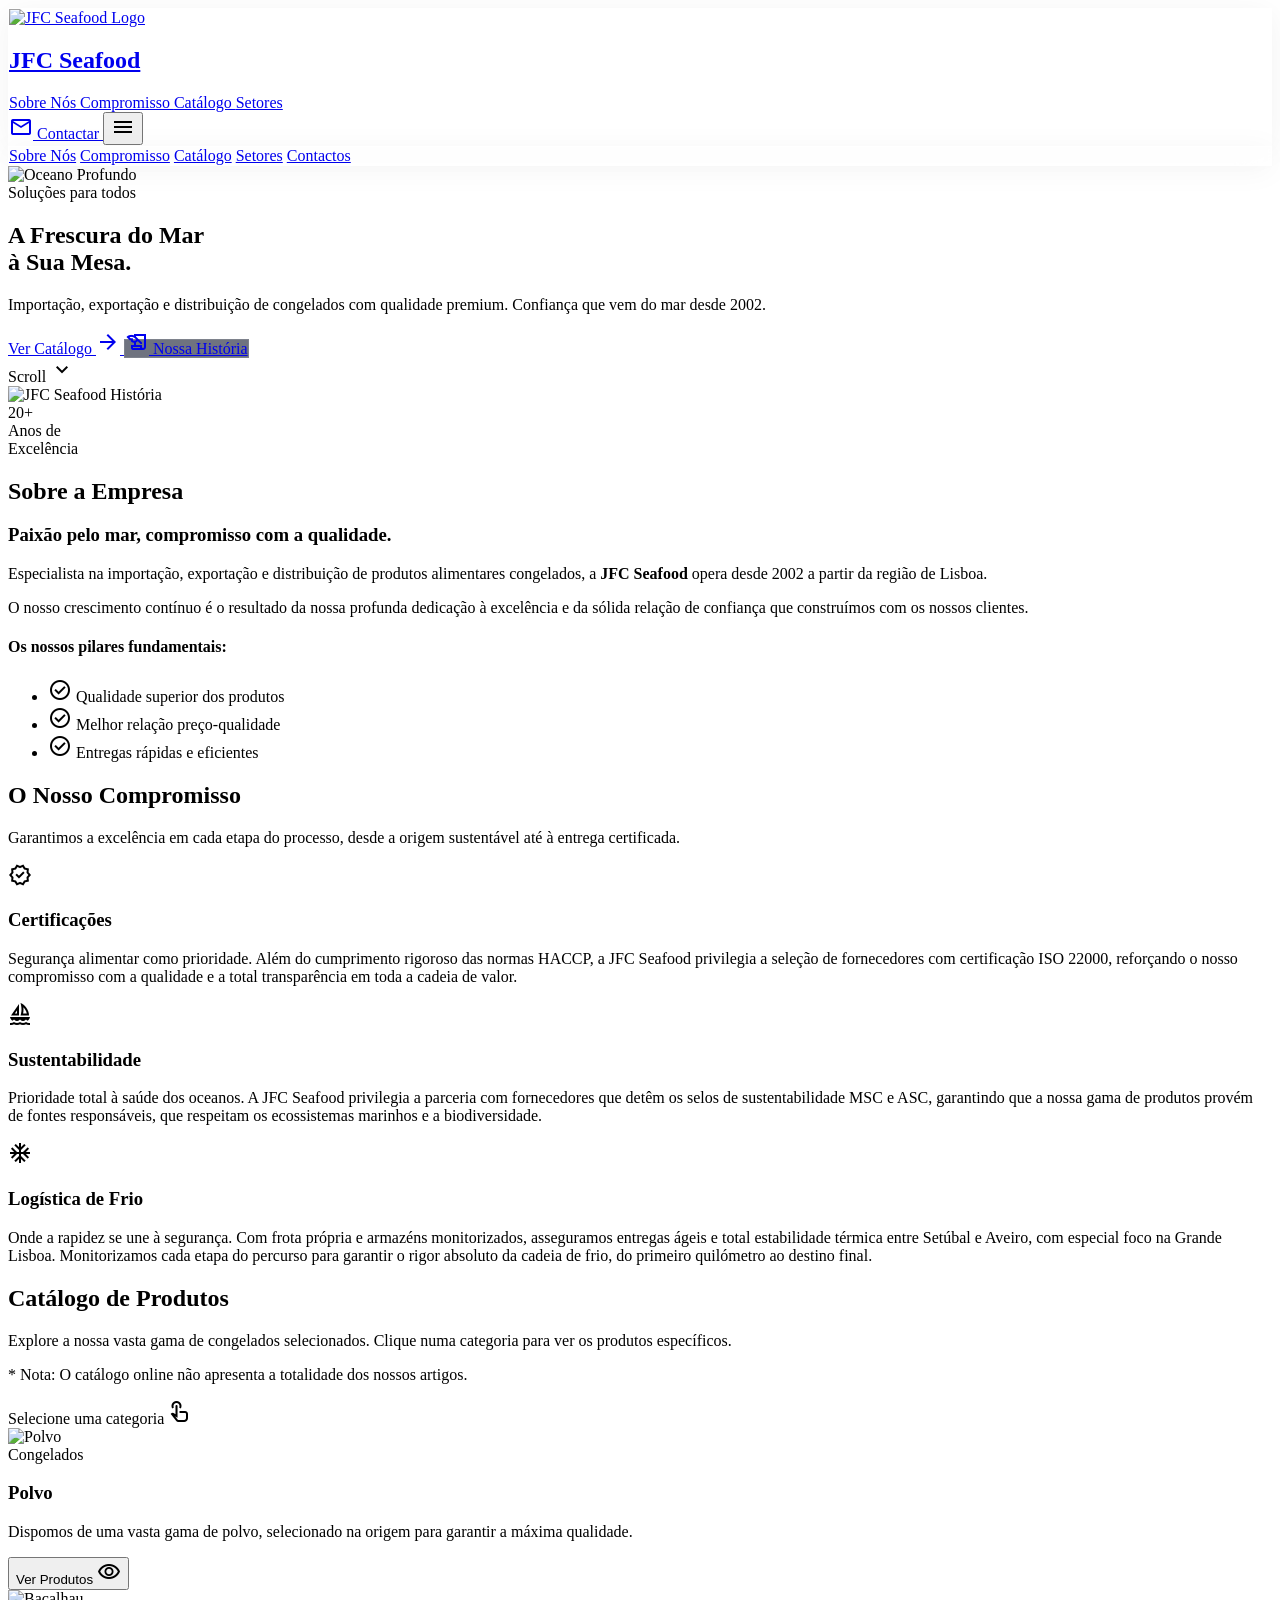
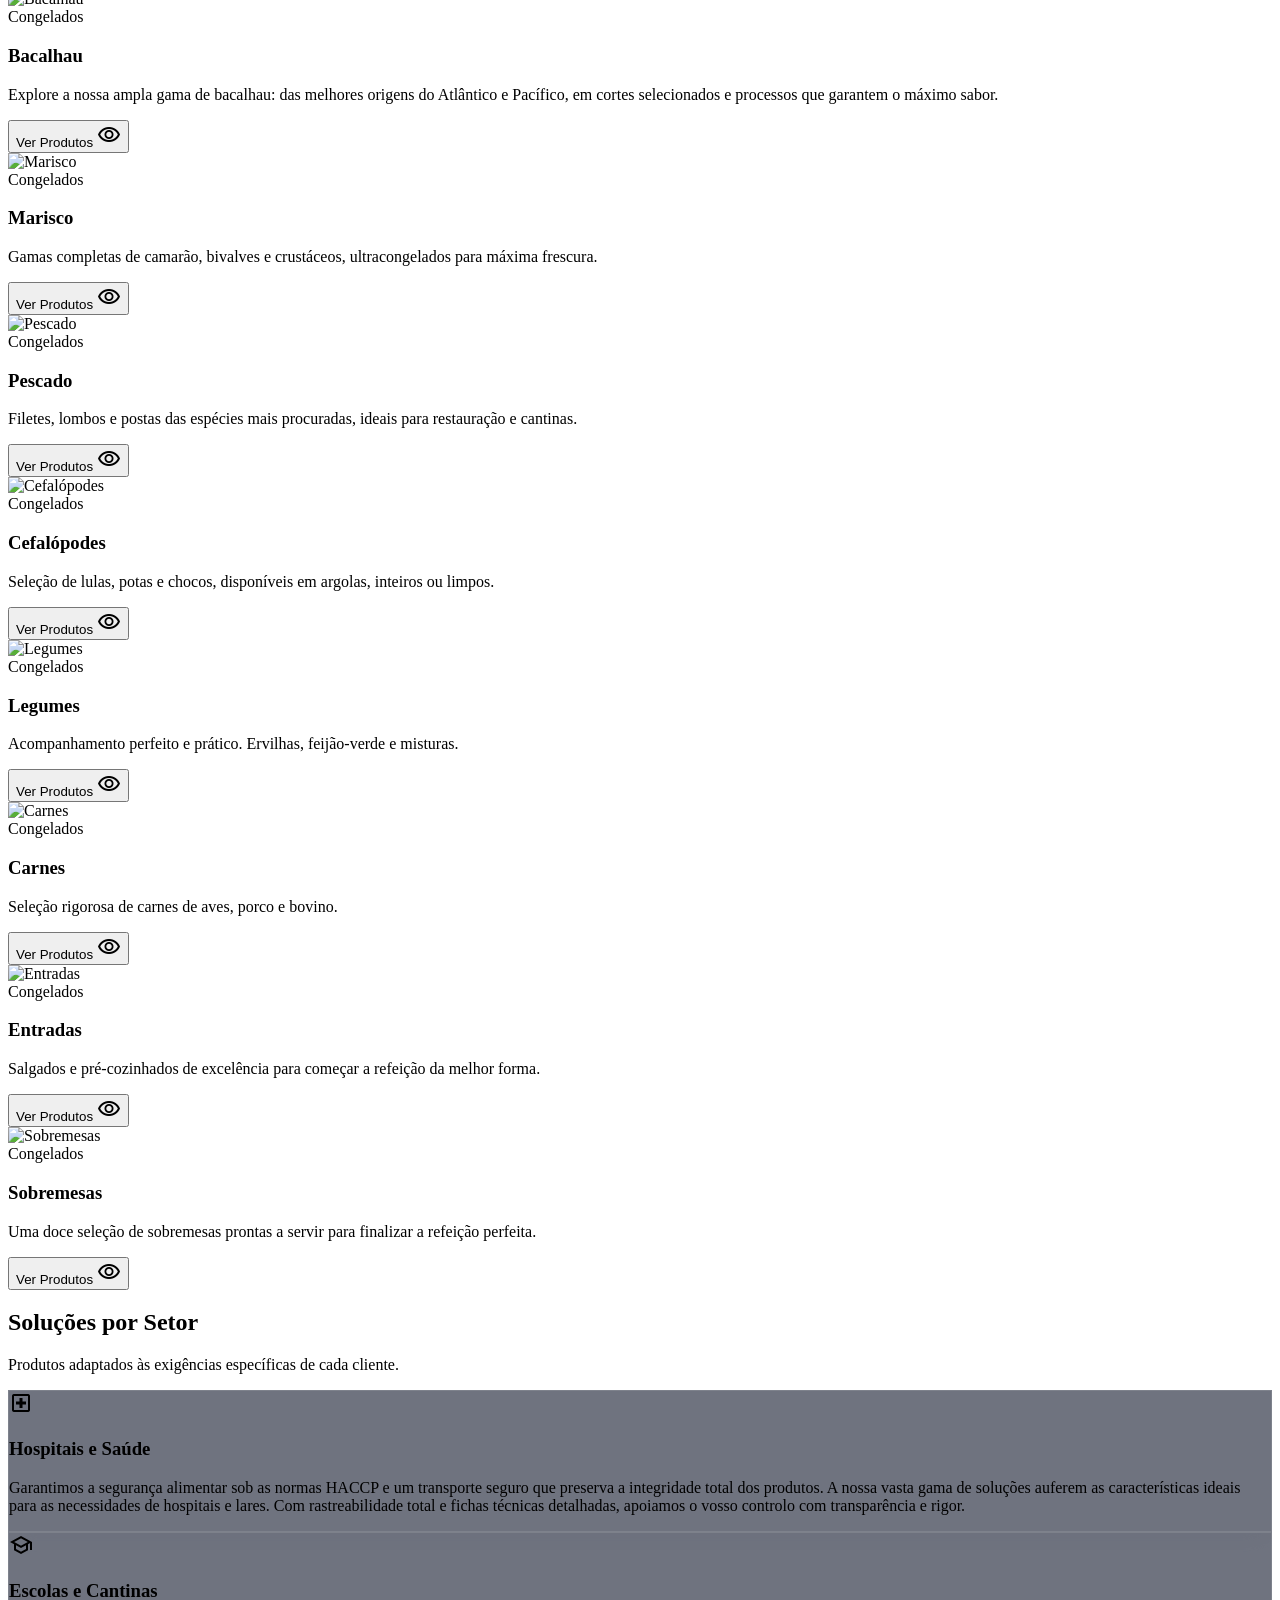
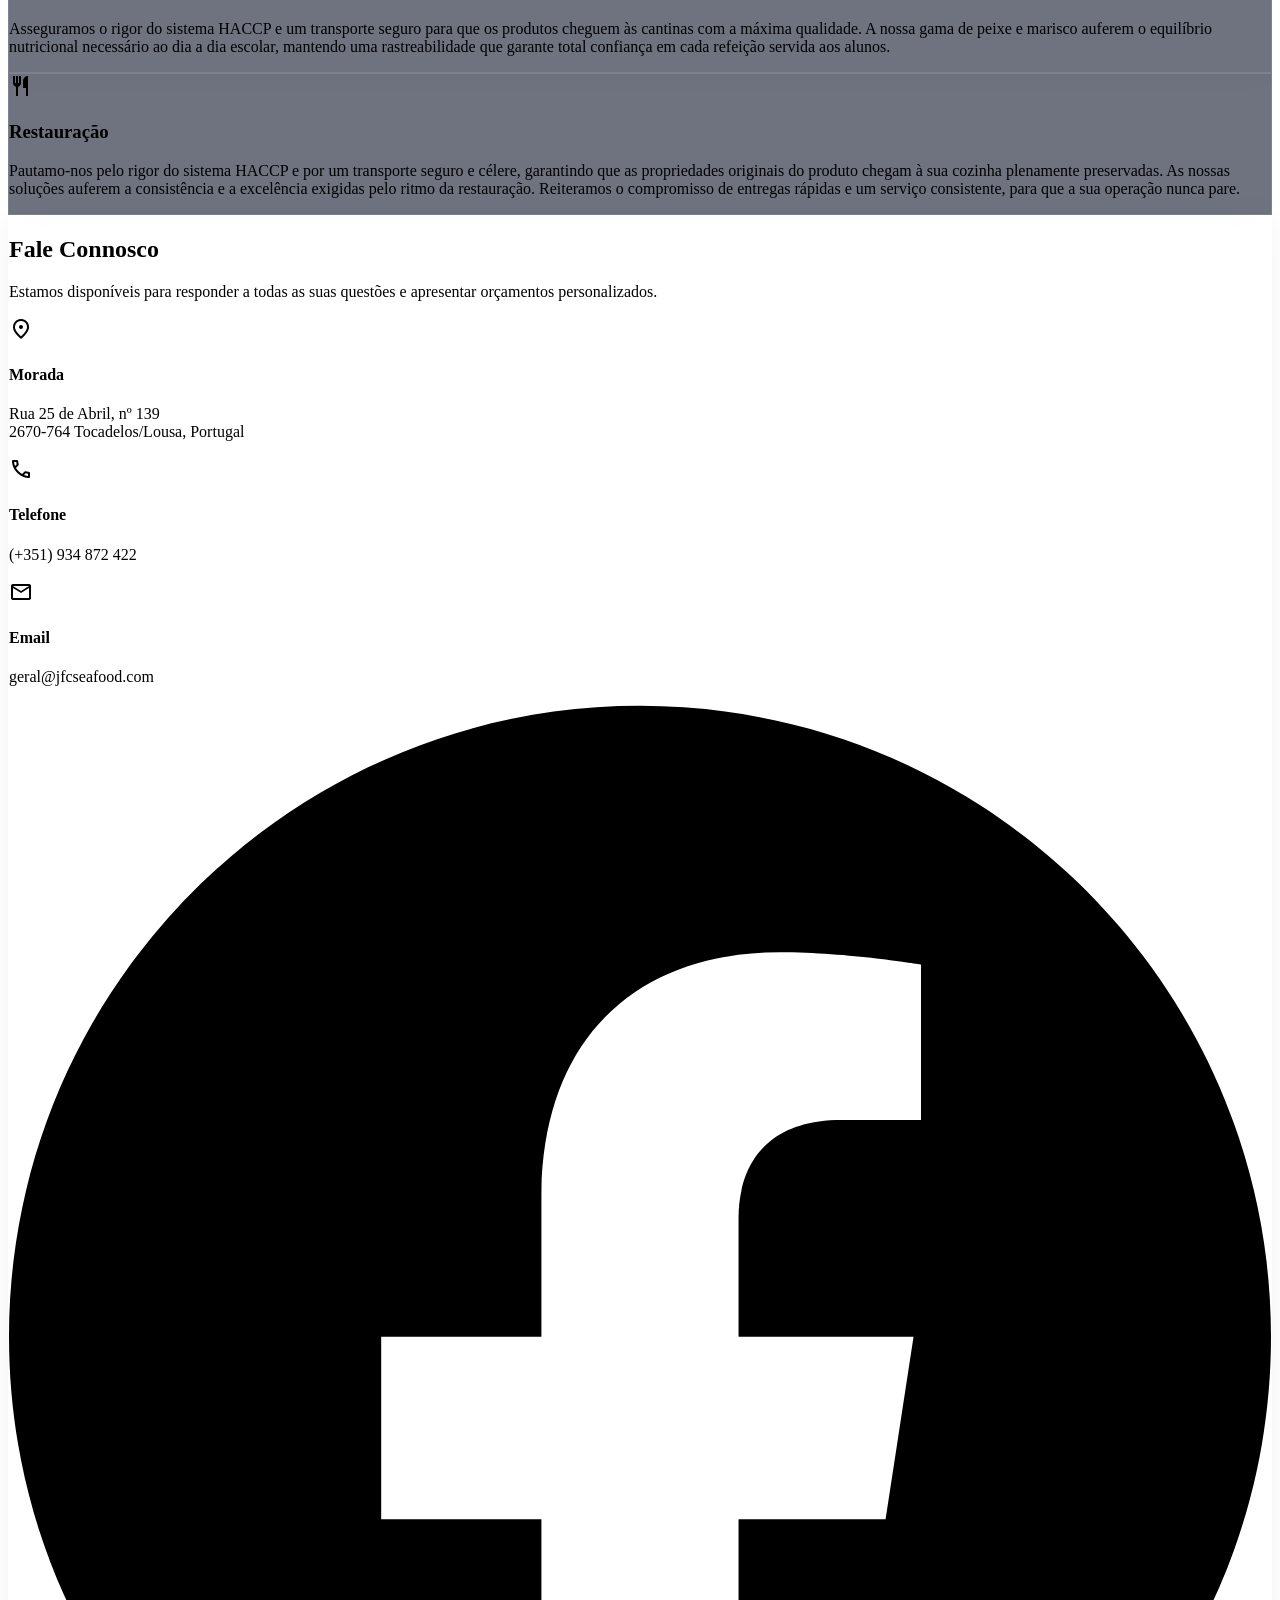
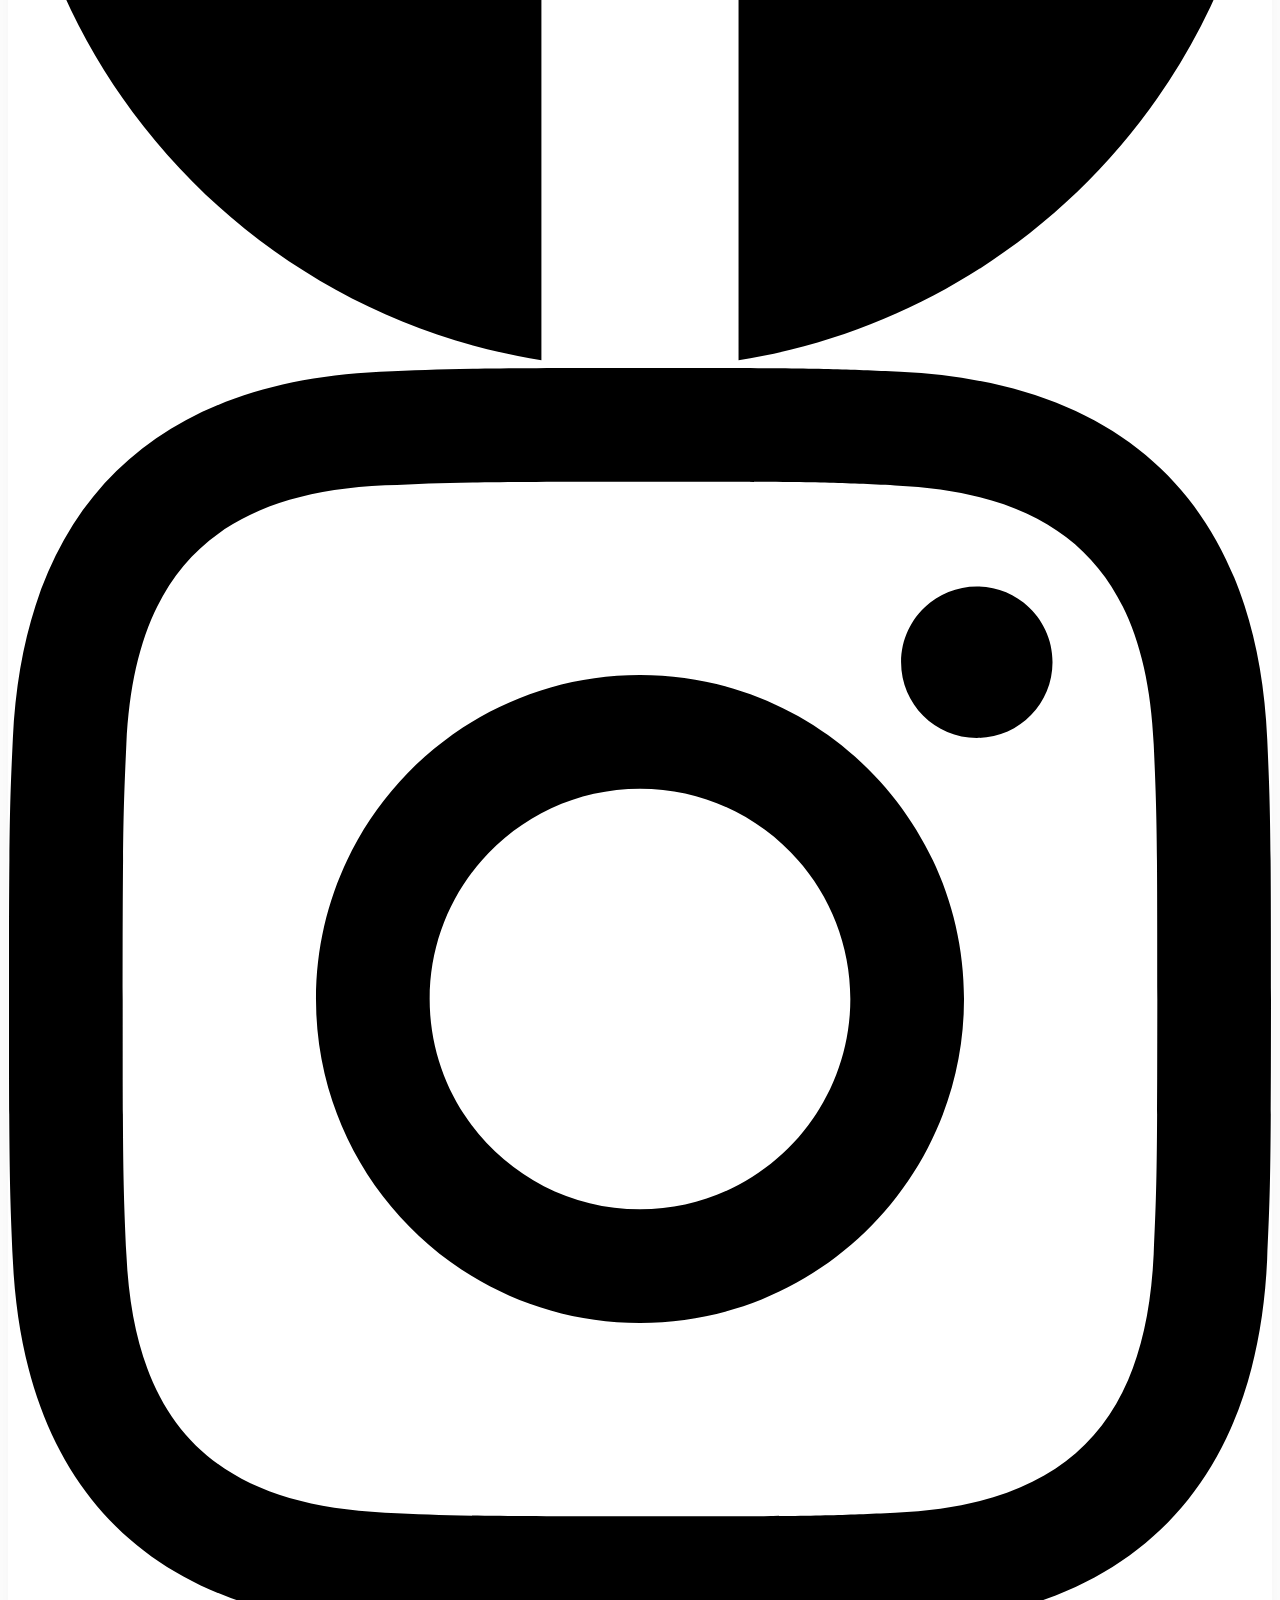
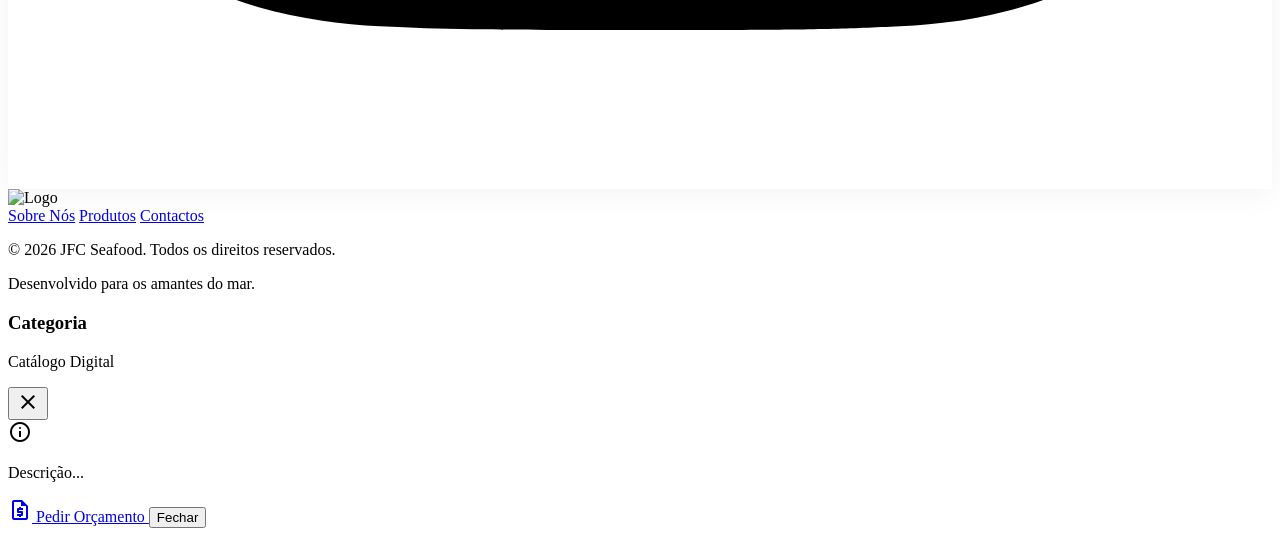
==== index.html @ bc3e6e9e "Add files via upload" ====
<!DOCTYPE html>
<html lang="pt" class="scroll-smooth">
<head>
    <meta charset="UTF-8">
    <meta name="viewport" content="width=device-width, initial-scale=1.0">
    <title>JFC Seafood | Importação e Distribuição Alimentar</title>
    <meta name="description" content="Especialistas em importação e distribuição de congelados desde 2002. Polvo, Bacalhau, Marisco e muito mais.">
    
    <!-- Google Fonts -->
    <link rel="preconnect" href="https://fonts.googleapis.com">
    <link rel="preconnect" href="https://fonts.gstatic.com" crossorigin>
    <link href="https://fonts.googleapis.com/css2?family=Inter:wght@300;400;600;800&family=Playfair+Display:ital,wght@0,700;1,400&display=swap" rel="stylesheet">
    
    <!-- Material Icons -->
    <link href="https://fonts.googleapis.com/css2?family=Material+Symbols+Outlined:wght,FILL@100..700,0..1&display=swap" rel="stylesheet" />

    <!-- Tailwind CSS (CDN) -->
    <script src="https://cdn.tailwindcss.com"></script>
    
    <!-- Tailwind Config -->
    <script>
        tailwind.config = {
            theme: {
                extend: {
                    fontFamily: {
                        sans: ['Inter', 'sans-serif'],
                        serif: ['Playfair Display', 'serif'],
                    },
                    colors: {
                        primary: {
                            DEFAULT: '#193db3', // Azul Institucional
                            dark: '#0f267a',
                            light: '#4d6be6'
                        },
                        secondary: '#111827',
                        accent: '#e0f2fe',
                    },
                    animation: {
                        'fade-in-up': 'fadeInUp 0.8s ease-out forwards',
                        'bounce-slow': 'bounce 2s infinite',
                    },
                    keyframes: {
                        fadeInUp: {
                            '0%': { opacity: '0', transform: 'translateY(20px)' },
                            '100%': { opacity: '1', transform: 'translateY(0)' },
                        }
                    }
                }
            }
        }
    </script>

    <style>
        /* Estilos Personalizados - Efeito Vidro (Glassmorphism) */
        .glass-panel {
            background: rgba(255, 255, 255, 0.75);
            backdrop-filter: blur(16px);
            -webkit-backdrop-filter: blur(16px);
            border: 1px solid rgba(255, 255, 255, 0.8);
            box-shadow: 0 4px 30px rgba(0, 0, 0, 0.05);
        }

        .glass-panel-dark {
            background: rgba(15, 23, 42, 0.6);
            backdrop-filter: blur(12px);
            -webkit-backdrop-filter: blur(12px);
            border: 1px solid rgba(255, 255, 255, 0.1);
        }

        /* Scrollbar personalizada */
        .custom-scrollbar::-webkit-scrollbar {
            width: 8px;
        }
        .custom-scrollbar::-webkit-scrollbar-track {
            background: #f1f1f1;
            border-radius: 4px;
        }
        .custom-scrollbar::-webkit-scrollbar-thumb {
            background: #cbd5e1;
            border-radius: 4px;
        }
        .custom-scrollbar::-webkit-scrollbar-thumb:hover {
            background: #94a3b8;
        }
        
        /* Utilitário para ocultar scrollbar mas permitir scroll */
        .no-scrollbar::-webkit-scrollbar {
            display: none;
        }
        .no-scrollbar {
            -ms-overflow-style: none;  /* IE and Edge */
            scrollbar-width: none;  /* Firefox */
        }
    </style>
</head>
<body class="bg-slate-50 text-slate-800 antialiased overflow-x-hidden selection:bg-primary/20 selection:text-primary">

    <!-- Navegação -->
    <nav class="fixed w-full z-50 transition-all duration-300 px-4 py-4" id="navbar">
        <div class="max-w-7xl mx-auto">
            <div class="glass-panel rounded-2xl px-6 py-3 flex justify-between items-center shadow-lg transition-all duration-300" id="navbar-inner">
                
                <!-- Logo -->
                <a href="#" class="flex items-center gap-3 group">
                    <img src="https://i.postimg.cc/hvLM4TvL/IMG-E7740.jpg" alt="JFC Seafood Logo" class="h-10 w-10 rounded-full object-cover shadow-sm group-hover:scale-105 transition-transform border border-white">
                    <div class="hidden sm:block">
                        <h1 class="text-xl font-black tracking-tighter text-primary leading-none">JFC Seafood</h1>
                    </div>
                </a>

                <!-- Desktop Menu -->
                <div class="hidden md:flex items-center gap-8 font-semibold text-sm text-slate-600">
                    <a href="#about" class="hover:text-primary transition-colors relative group">
                        Sobre Nós
                        <span class="absolute -bottom-1 left-0 w-0 h-0.5 bg-primary transition-all group-hover:w-full"></span>
                    </a>
                    <a href="#quality" class="hover:text-primary transition-colors relative group">
                        Compromisso
                        <span class="absolute -bottom-1 left-0 w-0 h-0.5 bg-primary transition-all group-hover:w-full"></span>
                    </a>
                    <a href="#catalog" class="hover:text-primary transition-colors relative group">
                        Catálogo
                        <span class="absolute -bottom-1 left-0 w-0 h-0.5 bg-primary transition-all group-hover:w-full"></span>
                    </a>
                    <a href="#sectors" class="hover:text-primary transition-colors relative group">
                        Setores
                        <span class="absolute -bottom-1 left-0 w-0 h-0.5 bg-primary transition-all group-hover:w-full"></span>
                    </a>
                </div>

                <!-- CTA & Mobile Toggle -->
                <div class="flex items-center gap-4">
                    <a href="#contact" class="hidden md:flex bg-primary hover:bg-primary-dark text-white px-5 py-2.5 rounded-xl font-bold text-sm transition-all shadow-lg hover:shadow-blue-500/30 items-center gap-2 transform hover:-translate-y-0.5 active:translate-y-0">
                        <span class="material-symbols-outlined text-[18px]">mail</span>
                        Contactar
                    </a>
                    
                    <button id="mobile-menu-btn" class="md:hidden p-2 text-slate-600 hover:text-primary transition-colors rounded-lg hover:bg-slate-100">
                        <span class="material-symbols-outlined text-3xl">menu</span>
                    </button>
                </div>
            </div>

            <!-- Mobile Menu Dropdown -->
            <div id="mobile-menu" class="hidden absolute top-full left-0 w-full px-4 mt-2 transition-all duration-300 origin-top">
                <div class="glass-panel rounded-2xl p-4 flex flex-col gap-2 shadow-xl animate-fade-in-up">
                    <a href="#about" class="block px-4 py-3 rounded-lg hover:bg-white/50 font-bold text-slate-700 hover:text-primary transition-colors">Sobre Nós</a>
                    <a href="#quality" class="block px-4 py-3 rounded-lg hover:bg-white/50 font-bold text-slate-700 hover:text-primary transition-colors">Compromisso</a>
                    <a href="#catalog" class="block px-4 py-3 rounded-lg hover:bg-white/50 font-bold text-slate-700 hover:text-primary transition-colors">Catálogo</a>
                    <a href="#sectors" class="block px-4 py-3 rounded-lg hover:bg-white/50 font-bold text-slate-700 hover:text-primary transition-colors">Setores</a>
                    <a href="#contact" class="block px-4 py-3 rounded-lg bg-primary/10 text-primary font-bold text-center mt-2">Contactos</a>
                </div>
            </div>
        </div>
    </nav>

    <!-- Hero Section -->
    <section class="relative min-h-screen flex items-center pt-20 pb-10 px-4 overflow-hidden">
        <!-- Imagem de Fundo com Overlay e Parallax suave (simulado) -->
        <div class="absolute inset-0 z-0">
            <img src="https://i.postimg.cc/65MVLHd7/Gemini-Generated-Image-4zms8c4zms8c4zms.png" alt="Oceano Profundo" class="w-full h-full object-cover scale-105">
            <div class="absolute inset-0 bg-gradient-to-r from-slate-900/90 via-slate-900/40 to-slate-900/10"></div>
        </div>

        <div class="container mx-auto max-w-7xl relative z-10 grid grid-cols-1 lg:grid-cols-2 gap-12 items-center">
            <div class="text-white space-y-8 animate-fade-in-up">
                <div class="inline-flex items-center gap-2 px-3 py-1 rounded-full bg-white/10 border border-white/20 backdrop-blur-md text-xs font-bold uppercase tracking-widest text-blue-200">
                    <span class="w-2 h-2 rounded-full bg-blue-400 animate-ping absolute opacity-75"></span>
                    <span class="w-2 h-2 rounded-full bg-blue-400 relative"></span>
                    Soluções para todos
                </div>
                
                <h1 class="text-5xl md:text-6xl lg:text-7xl font-serif font-bold leading-tight drop-shadow-lg">
                    A Frescura do Mar <br/>
                    <span class="text-transparent bg-clip-text bg-gradient-to-r from-blue-200 to-blue-400">à Sua Mesa.</span>
                </h1>
                
                <p class="text-lg md:text-xl text-gray-200 max-w-xl leading-relaxed font-light">
                    Importação, exportação e distribuição de congelados com qualidade premium. Confiança que vem do mar desde 2002.
                </p>

                <div class="flex flex-col sm:flex-row gap-4 pt-4">
                    <a href="#catalog" class="bg-blue-600 hover:bg-blue-700 text-white px-8 py-4 rounded-xl font-bold transition-all shadow-lg hover:shadow-blue-500/40 flex items-center justify-center gap-2 group transform hover:-translate-y-1">
                        Ver Catálogo
                        <span class="material-symbols-outlined group-hover:translate-x-1 transition-transform">arrow_forward</span>
                    </a>
                    <a href="#about" class="glass-panel-dark hover:bg-white/10 text-white px-8 py-4 rounded-xl font-bold transition-all flex items-center justify-center gap-2 backdrop-blur-md border border-white/20 hover:border-white/40">
                        <span class="material-symbols-outlined">history_edu</span>
                        Nossa História
                    </a>
                </div>
            </div>
            
            <!-- Elementos decorativos (cartões) removidos para limpar a imagem de fundo -->
        </div>

        <!-- Scroll Indicator -->
        <div class="absolute bottom-8 left-1/2 -translate-x-1/2 text-white/70 animate-bounce-slow hidden md:flex flex-col items-center">
            <span class="text-[10px] uppercase tracking-widest font-bold mb-2">Scroll</span>
            <span class="material-symbols-outlined">keyboard_arrow_down</span>
        </div>
    </section>

    <!-- Sobre Nós -->
    <section id="about" class="py-24 px-4 bg-white relative overflow-hidden">
        <div class="absolute top-0 right-0 w-1/3 h-full bg-blue-50/50 skew-x-12 translate-x-20 pointer-events-none"></div>
        <div class="container mx-auto max-w-7xl relative z-10">
            <div class="flex flex-col md:flex-row items-center gap-16">
                <div class="w-full md:w-1/2 relative group">
                    <div class="absolute inset-0 bg-primary rounded-full blur-3xl opacity-20 transform translate-x-10 translate-y-10 group-hover:opacity-30 transition-opacity duration-500"></div>
                    <img src="https://i.postimg.cc/hvLM4TvL/IMG-E7740.jpg" alt="JFC Seafood História" class="relative rounded-3xl shadow-2xl border-4 border-white w-full max-w-md mx-auto object-cover aspect-square transform group-hover:scale-[1.02] transition-transform duration-500">
                    <!-- Badge de Experiência -->
                    <div class="absolute -bottom-6 -right-6 md:right-10 bg-white p-4 rounded-xl shadow-xl border border-slate-100 flex items-center gap-3 animate-fade-in-up">
                        <span class="text-3xl font-black text-primary">20+</span>
                        <div class="text-xs font-bold text-slate-500 uppercase leading-tight">Anos de<br>Excelência</div>
                    </div>
                </div>
                
                <div class="w-full md:w-1/2 space-y-8">
                    <div>
                        <h2 class="text-sm font-bold text-primary uppercase tracking-widest mb-2 flex items-center gap-2">
                            <span class="w-8 h-[2px] bg-primary"></span> Sobre a Empresa
                        </h2>
                        <h3 class="text-4xl md:text-5xl font-serif font-bold text-slate-900 leading-tight">Paixão pelo mar, compromisso com a qualidade.</h3>
                    </div>
                    
                    <div class="text-slate-600 leading-relaxed text-lg space-y-4">
                        <p>
                            Especialista na importação, exportação e distribuição de produtos alimentares congelados, a <strong class="text-primary">JFC Seafood</strong> opera desde 2002 a partir da região de Lisboa.
                        </p>
                        <p>
                            O nosso crescimento contínuo é o resultado da nossa profunda dedicação à excelência e da sólida relação de confiança que construímos com os nossos clientes.
                        </p>
                    </div>

                    <div class="bg-slate-50 p-6 rounded-2xl border border-slate-100">
                        <h4 class="font-bold text-slate-800 mb-4">Os nossos pilares fundamentais:</h4>
                        <ul class="space-y-3">
                            <li class="flex items-center gap-3 text-slate-700 font-medium">
                                <span class="material-symbols-outlined text-green-500 filled">check_circle</span>
                                Qualidade superior dos produtos
                            </li>
                            <li class="flex items-center gap-3 text-slate-700 font-medium">
                                <span class="material-symbols-outlined text-green-500 filled">check_circle</span>
                                Melhor relação preço-qualidade
                            </li>
                            <li class="flex items-center gap-3 text-slate-700 font-medium">
                                <span class="material-symbols-outlined text-green-500 filled">check_circle</span>
                                Entregas rápidas e eficientes
                            </li>
                        </ul>
                    </div>
                </div>
            </div>
        </div>
    </section>

    <!-- Compromisso / Qualidade -->
    <section id="quality" class="py-24 px-4 bg-slate-50">
        <div class="container mx-auto max-w-7xl">
            <div class="text-center max-w-3xl mx-auto mb-16">
                <h2 class="text-4xl font-black text-primary mb-4">O Nosso Compromisso</h2>
                <p class="text-slate-500 text-lg">Garantimos a excelência em cada etapa do processo, desde a origem sustentável até à entrega certificada.</p>
            </div>

            <div class="grid grid-cols-1 md:grid-cols-3 gap-8">
                <!-- Card 1 -->
                <div class="bg-white rounded-2xl p-8 shadow-xl shadow-slate-200/40 hover:-translate-y-2 transition-all duration-300 border border-slate-100 group">
                    <div class="w-16 h-16 rounded-2xl bg-blue-50 text-primary flex items-center justify-center mb-6 group-hover:bg-primary group-hover:text-white transition-colors">
                        <span class="material-symbols-outlined text-3xl">verified</span>
                    </div>
                    <h3 class="text-xl font-bold text-slate-800 mb-3">Certificações</h3>
                    <p class="text-slate-600 text-sm leading-relaxed">
                        Segurança alimentar como prioridade. Além do cumprimento rigoroso das normas HACCP, a JFC Seafood privilegia a seleção de fornecedores com certificação ISO 22000, reforçando o nosso compromisso com a qualidade e a total transparência em toda a cadeia de valor.
                    </p>
                </div>
                
                <!-- Card 2 -->
                <div class="bg-white rounded-2xl p-8 shadow-xl shadow-slate-200/40 hover:-translate-y-2 transition-all duration-300 border border-slate-100 group">
                    <div class="w-16 h-16 rounded-2xl bg-green-50 text-green-600 flex items-center justify-center mb-6 group-hover:bg-green-600 group-hover:text-white transition-colors">
                        <span class="material-symbols-outlined text-3xl">sailing</span>
                    </div>
                    <h3 class="text-xl font-bold text-slate-800 mb-3">Sustentabilidade</h3>
                    <p class="text-slate-600 text-sm leading-relaxed">
                        Prioridade total à saúde dos oceanos. A JFC Seafood privilegia a parceria com fornecedores que detêm os selos de sustentabilidade MSC e ASC, garantindo que a nossa gama de produtos provém de fontes responsáveis, que respeitam os ecossistemas marinhos e a biodiversidade.
                    </p>
                </div>

                <!-- Card 3 -->
                <div class="bg-white rounded-2xl p-8 shadow-xl shadow-slate-200/40 hover:-translate-y-2 transition-all duration-300 border border-slate-100 group">
                    <div class="w-16 h-16 rounded-2xl bg-cyan-50 text-cyan-600 flex items-center justify-center mb-6 group-hover:bg-cyan-600 group-hover:text-white transition-colors">
                        <span class="material-symbols-outlined text-3xl">ac_unit</span>
                    </div>
                    <h3 class="text-xl font-bold text-slate-800 mb-3">Logística de Frio</h3>
                    <p class="text-slate-600 text-sm leading-relaxed">
                        Onde a rapidez se une à segurança. Com frota própria e armazéns monitorizados, asseguramos entregas ágeis e total estabilidade térmica entre Setúbal e Aveiro, com especial foco na Grande Lisboa. Monitorizamos cada etapa do percurso para garantir o rigor absoluto da cadeia de frio, do primeiro quilómetro ao destino final.
                    </p>
                </div>
            </div>
        </div>
    </section>

    <!-- Catálogo de Produtos -->
    <section id="catalog" class="py-24 px-4 bg-white">
        <div class="container mx-auto max-w-7xl">
            <div class="flex flex-col md:flex-row justify-between items-end mb-12 gap-6">
                <div>
                    <h2 class="text-4xl font-black text-primary">Catálogo de Produtos</h2>
                    <p class="text-slate-500 mt-4 max-w-xl text-lg">Explore a nossa vasta gama de congelados selecionados. Clique numa categoria para ver os produtos específicos.</p>
                    <p class="text-sm text-slate-400 mt-2 italic">* Nota: O catálogo online não apresenta a totalidade dos nossos artigos.</p>
                </div>
                <div class="hidden md:block">
                     <span class="text-sm font-bold text-slate-400 uppercase tracking-widest flex items-center gap-2">
                        Selecione uma categoria <span class="material-symbols-outlined">touch_app</span>
                     </span>
                </div>
            </div>

            <!-- Grid de Categorias -->
            <div class="grid grid-cols-1 sm:grid-cols-2 lg:grid-cols-4 gap-6" id="catalog-grid">
                <!-- Renderizado via JavaScript -->
            </div>
        </div>
    </section>

    <!-- Setores -->
    <section id="sectors" class="py-24 px-4 bg-slate-900 text-white relative overflow-hidden">
        <!-- Fundo decorativo -->
        <div class="absolute inset-0 opacity-10 pointer-events-none" style="background-image: radial-gradient(#4d6be6 1px, transparent 1px); background-size: 40px 40px;"></div>
        
        <div class="container mx-auto max-w-7xl relative z-10">
            <div class="text-center mb-16">
                <h2 class="text-3xl md:text-4xl font-bold">Soluções por Setor</h2>
                <p class="text-slate-400 mt-4 text-lg">Produtos adaptados às exigências específicas de cada cliente.</p>
            </div>

            <div class="grid grid-cols-1 md:grid-cols-3 gap-8">
                <!-- Hospital -->
                <div class="glass-panel-dark p-8 rounded-2xl hover:bg-white/5 transition-colors border-t-4 border-t-blue-500">
                    <span class="material-symbols-outlined text-5xl text-blue-400 mb-6">local_hospital</span>
                    <h3 class="text-2xl font-bold mb-3">Hospitais e Saúde</h3>
                    <p class="text-slate-300 leading-relaxed">
                        Garantimos a segurança alimentar sob as normas HACCP e um transporte seguro que preserva a integridade total dos produtos. A nossa vasta gama de soluções auferem as características ideais para as necessidades de hospitais e lares. Com rastreabilidade total e fichas técnicas detalhadas, apoiamos o vosso controlo com transparência e rigor.
                    </p>
                </div>
                
                <!-- Escolas -->
                <div class="glass-panel-dark p-8 rounded-2xl hover:bg-white/5 transition-colors border-t-4 border-t-yellow-500">
                    <span class="material-symbols-outlined text-5xl text-yellow-400 mb-6">school</span>
                    <h3 class="text-2xl font-bold mb-3">Escolas e Cantinas</h3>
                    <p class="text-slate-300 leading-relaxed">
                        Asseguramos o rigor do sistema HACCP e um transporte seguro para que os produtos cheguem às cantinas com a máxima qualidade. A nossa gama de peixe e marisco auferem o equilíbrio nutricional necessário ao dia a dia escolar, mantendo uma rastreabilidade que garante total confiança em cada refeição servida aos alunos.
                    </p>
                </div>

                <!-- Restaurantes -->
                <div class="glass-panel-dark p-8 rounded-2xl hover:bg-white/5 transition-colors border-t-4 border-t-green-500">
                    <span class="material-symbols-outlined text-5xl text-green-400 mb-6">restaurant</span>
                    <h3 class="text-2xl font-bold mb-3">Restauração</h3>
                    <p class="text-slate-300 leading-relaxed">
                        Pautamo-nos pelo rigor do sistema HACCP e por um transporte seguro e célere, garantindo que as propriedades originais do produto chegam à sua cozinha plenamente preservadas. As nossas soluções auferem a consistência e a excelência exigidas pelo ritmo da restauração. Reiteramos o compromisso de entregas rápidas e um serviço consistente, para que a sua operação nunca pare.
                    </p>
                </div>
            </div>
        </div>
    </section>

    <!-- Contactos -->
    <section id="contact" class="py-24 px-4 bg-slate-50">
        <div class="container mx-auto max-w-6xl">
            <div class="glass-panel rounded-3xl p-8 md:p-12 shadow-2xl border border-white overflow-hidden relative">
                <!-- Decorative Circle -->
                <div class="absolute -top-20 -right-20 w-64 h-64 bg-primary/5 rounded-full blur-3xl"></div>

                <div class="grid grid-cols-1 lg:grid-cols-2 gap-12 relative z-10">
                    <!-- Info -->
                    <div class="space-y-8 flex flex-col justify-center">
                        <div>
                            <h2 class="text-3xl font-black text-primary mb-2">Fale Connosco</h2>
                            <p class="text-slate-500 text-lg">Estamos disponíveis para responder a todas as suas questões e apresentar orçamentos personalizados.</p>
                        </div>

                        <div class="space-y-6">
                            <div class="flex items-start gap-4 p-4 rounded-xl hover:bg-white/50 transition-colors">
                                <div class="bg-white p-3 rounded-xl shadow-sm text-primary shrink-0">
                                    <span class="material-symbols-outlined">location_on</span>
                                </div>
                                <div>
                                    <h4 class="font-bold text-slate-800">Morada</h4>
                                    <p class="text-slate-600 text-sm">Rua 25 de Abril, nº 139<br/>2670-764 Tocadelos/Lousa, Portugal</p>
                                </div>
                            </div>

                            <div class="flex items-start gap-4 p-4 rounded-xl hover:bg-white/50 transition-colors">
                                <div class="bg-white p-3 rounded-xl shadow-sm text-primary shrink-0">
                                    <span class="material-symbols-outlined">call</span>
                                </div>
                                <div>
                                    <h4 class="font-bold text-slate-800">Telefone</h4>
                                    <p class="text-slate-600 text-sm font-semibold">(+351) 934 872 422</p>
                                </div>
                            </div>

                            <div class="flex items-start gap-4 p-4 rounded-xl hover:bg-white/50 transition-colors">
                                <div class="bg-white p-3 rounded-xl shadow-sm text-primary shrink-0">
                                    <span class="material-symbols-outlined">mail</span>
                                </div>
                                <div>
                                    <h4 class="font-bold text-slate-800">Email</h4>
                                    <p class="text-slate-600 text-sm">geral@jfcseafood.com</p>
                                </div>
                            </div>
                        </div>

                        <div class="flex gap-4 pt-4 px-4">
                            <a href="https://www.facebook.com/people/JFC-Seafood/61560042352731/" target="_blank" class="w-12 h-12 flex items-center justify-center rounded-full bg-blue-100 text-blue-800 hover:bg-blue-600 hover:text-white transition-all transform hover:-translate-y-1 group" aria-label="Facebook">
                                <svg class="w-6 h-6 fill-current" xmlns="http://www.w3.org/2000/svg" viewBox="0 0 24 24"><path d="M24 12.073c0-6.627-5.373-12-12-12s-12 5.373-12 12c0 5.99 4.388 10.954 10.125 11.854v-8.385H7.078v-3.47h3.047V9.43c0-3.007 1.792-4.669 4.533-4.669 1.312 0 2.686.235 2.686.235v2.953H15.83c-1.491 0-1.956.925-1.956 1.874v2.25h3.328l-.532 3.47h-2.796v8.385C19.612 23.027 24 18.062 24 12.073z"/></svg>
                            </a>
                            <a href="https://www.instagram.com/jfc.seafood/" target="_blank" class="w-12 h-12 flex items-center justify-center rounded-full bg-pink-100 text-pink-700 hover:bg-pink-600 hover:text-white transition-all transform hover:-translate-y-1 group" aria-label="Instagram">
                                <svg class="w-6 h-6 fill-current" xmlns="http://www.w3.org/2000/svg" viewBox="0 0 24 24"><path d="M12 2.163c3.204 0 3.584.012 4.85.07 3.252.148 4.771 1.691 4.919 4.919.058 1.265.069 1.645.069 4.849 0 3.205-.012 3.584-.069 4.849-.149 3.225-1.664 4.771-4.919 4.919-1.266.058-1.644.07-4.85.07-3.204 0-3.584-.012-4.849-.07-3.26-.149-4.771-1.699-4.919-4.92-.058-1.265-.07-1.644-.07-4.849 0-3.204.013-3.583.07-4.849.149-3.227 1.664-4.771 4.919-4.919 1.266-.057 1.645-.069 4.849-.069zm0-2.163c-3.259 0-3.667.014-4.947.072-4.358.2-6.78 2.618-6.98 6.98-.059 1.281-.073 1.689-.073 4.948 0 3.259.014 3.668.072 4.948.2 4.358 2.618 6.78 6.98 6.98 1.281.058 1.689.072 4.948.072 3.259 0 3.668-.014 4.948-.072 4.354-.2 6.782-2.618 6.979-6.98.059-1.28.073-1.689.073-4.948 0-3.259-.014-3.667-.072-4.947-.196-4.354-2.617-6.78-6.979-6.98-1.281-.059-1.69-.073-4.949-.073zm0 5.838c-3.403 0-6.162 2.759-6.162 6.162s2.759 6.163 6.162 6.163 6.162-2.759 6.162-6.163c0-3.403-2.759-6.162-6.162-6.162zm0 10.162c-2.209 0-4-1.79-4-4 0-2.209 1.791-4 4-4s4 1.791 4 4c0 2.21-1.791 4-4 4zm6.406-11.845c-.796 0-1.441.645-1.441 1.44s.645 1.44 1.441 1.44c.795 0 1.439-.645 1.439-1.44s-.644-1.44-1.439-1.44z"/></svg>
                            </a>
                        </div>
                    </div>

                    <!-- Mapa -->
                    <div class="h-[300px] lg:h-full rounded-2xl overflow-hidden shadow-inner bg-slate-200 border-4 border-white">
                        <iframe 
                            src="https://maps.google.com/maps?q=JFC+Seafood,+Rua+25+de+Abril+139,+Lousa&t=&z=15&ie=UTF8&iwloc=&output=embed" 
                            width="100%" 
                            height="100%" 
                            style="border:0;" 
                            allowfullscreen="" 
                            loading="lazy" 
                            referrerpolicy="no-referrer-when-downgrade">
                        </iframe>
                    </div>
                </div>
            </div>
        </div>
    </section>

    <!-- Footer -->
    <footer class="bg-white py-12 border-t border-slate-100">
        <div class="container mx-auto px-4 text-center">
            <div class="flex justify-center mb-6">
                 <img src="https://i.postimg.cc/hvLM4TvL/IMG-E7740.jpg" alt="Logo" class="h-16 w-16 rounded-full object-cover grayscale opacity-50 hover:grayscale-0 hover:opacity-100 transition-all duration-500">
            </div>
            <div class="flex justify-center gap-6 mb-8 text-sm text-slate-500">
                <a href="#about" class="hover:text-primary transition-colors">Sobre Nós</a>
                <a href="#catalog" class="hover:text-primary transition-colors">Produtos</a>
                <a href="#contact" class="hover:text-primary transition-colors">Contactos</a>
            </div>
            <p class="text-slate-400 text-sm">
                © <script>document.write(new Date().getFullYear())</script> JFC Seafood. Todos os direitos reservados.
            </p>
            <p class="text-slate-300 text-xs mt-2">
                Desenvolvido para os amantes do mar.
            </p>
        </div>
    </footer>

    <!-- MODAL COMPONENT (Hidden by default) -->
    <div id="product-modal" class="fixed inset-0 z-[100] hidden" aria-labelledby="modal-title" role="dialog" aria-modal="true">
        <!-- Backdrop com blur -->
        <div class="absolute inset-0 bg-slate-900/60 backdrop-blur-sm transition-opacity opacity-0" id="modal-backdrop"></div>

        <!-- Panel -->
        <div class="fixed inset-0 z-10 overflow-y-auto">
            <div class="flex min-h-full items-center justify-center p-4 text-center sm:p-0">
                <div class="relative transform overflow-hidden rounded-3xl bg-white text-left shadow-2xl transition-all sm:my-8 sm:w-full sm:max-w-4xl opacity-0 translate-y-4 sm:translate-y-0 sm:scale-95 border border-white/20" id="modal-panel">
                    
                    <!-- Header -->
                    <div class="bg-slate-50 px-6 py-4 border-b border-slate-100 flex justify-between items-center sticky top-0 z-10">
                        <div>
                             <h3 class="text-2xl font-black text-primary" id="modal-title">Categoria</h3>
                             <p class="text-xs text-slate-400 font-bold uppercase tracking-widest mt-1">Catálogo Digital</p>
                        </div>
                        <button type="button" class="rounded-full p-2 bg-white text-slate-400 hover:text-red-500 hover:bg-red-50 transition-colors focus:outline-none shadow-sm border border-slate-100" onclick="closeModal()">
                            <span class="material-symbols-outlined">close</span>
                        </button>
                    </div>

                    <!-- Body -->
                    <div class="px-6 py-6 max-h-[70vh] overflow-y-auto custom-scrollbar bg-slate-50/50">
                        <div class="bg-blue-50/50 p-5 rounded-xl border border-blue-100 mb-8 flex gap-4 items-start">
                             <span class="material-symbols-outlined text-blue-400 mt-1">info</span>
                             <p class="text-slate-600 italic" id="modal-desc">Descrição...</p>
                        </div>
                        
                        <div class="grid grid-cols-1 md:grid-cols-2 gap-6" id="modal-products">
                            <!-- Produtos injetados aqui via JS -->
                        </div>
                    </div>

                    <!-- Footer -->
                    <div class="bg-white px-6 py-4 sm:flex sm:flex-row-reverse border-t border-slate-100 gap-3">
                        <a href="#contact" onclick="closeModal()" class="inline-flex w-full justify-center rounded-xl bg-primary px-5 py-3 text-sm font-bold text-white shadow-sm hover:bg-primary-dark sm:w-auto transition-colors items-center gap-2">
                            <span class="material-symbols-outlined text-lg">request_quote</span>
                            Pedir Orçamento
                        </a>
                        <button type="button" class="mt-3 sm:mt-0 inline-flex w-full justify-center rounded-xl bg-white border border-slate-300 px-5 py-3 text-sm font-bold text-slate-700 shadow-sm hover:bg-slate-50 sm:w-auto transition-colors" onclick="closeModal()">
                            Fechar
                        </button>
                    </div>
                </div>
            </div>
        </div>
    </div>

    <!-- JAVASCRIPT LOGIC -->
    <script>
        // --- DADOS DO CATÁLOGO (Consolidados) ---
        const catalogData = [
            {
                id: 'polvo',
                title: 'Polvo',
                description: 'Dispomos de uma vasta gama de polvo, selecionado na origem para garantir a máxima qualidade.',
                image: 'https://i.postimg.cc/8c5QFKdG/Gemini-Generated-Image-y5qxg6y5qxg6y5qx.png',
                products: [
                    { title: "Polvo 500/1000 / Moçambique", code: "JFC-PLV-2001", saleUnit: "Caixas 6 quilos peso variável" },
                    { title: "Polvo 1000/2000 / Indonésia", code: "JFC-PLV-2002", saleUnit: "Caixas 10 quilos" },
                    { title: "Polvo 1500/2000 / Nacional – Quênia", code: "JFC-PLV-2003", saleUnit: "Caixas 15 quilos" },
                    { title: "Polvo 2000/3000 / Nacional", code: "JFC-PLV-2004", saleUnit: "Caixas 10 quilos peso variável" }
                ]
            },
            {
                id: 'bacalhau',
                title: 'Bacalhau',
                description: 'Explore a nossa ampla gama de bacalhau: das melhores origens do Atlântico e Pacífico, em cortes selecionados e processos que garantem o máximo sabor.',
                image: 'https://i.postimg.cc/26y2hPtL/Gemini-Generated-Image-tafpy3tafpy3tafp.png',
                products: [
                    { title: "Bacalhau Crescido Seco / Noruega", code: "JFC-BAC-3001", saleUnit: "Caixas de 25 kg" },
                    { title: "Bacalhau Desfiado Demolhado / Pacífico", code: "JFC-BAC-3002", saleUnit: "Caixas de 6 kg (Granel)" },
                    { title: "Bacalhau Desfiado Seco / Pacífico", code: "JFC-BAC-3003", saleUnit: "Caixas de 10 kg" },
                    { title: "Bacalhau Lombo 200/300 / Islândia", code: "JFC-BAC-3004", saleUnit: "Caixas de 12 kg" },
                    { title: "Bacalhau Lombo 250/300 / Noruega (GOLD)", code: "JFC-BAC-3005", saleUnit: "Caixas de 6 kg" },
                    { title: "Bacalhau Lombo Centro 250/350 / Noruega (GOLD)", code: "JFC-BAC-3006", saleUnit: "Caixas de 6 kg" },
                    { title: "Bacalhau Lombo Centro 200/300 / Noruega", code: "JFC-BAC-3007", saleUnit: "Caixas de 8 kg (Granel)" },
                    { title: "Bacalhau Posta 300 Económica / Noruega", code: "JFC-BAC-3008", saleUnit: "Caixas de 6 kg (Granel)" },
                    { title: "Bacalhau Posta 250/350 / Noruega", code: "JFC-BAC-3009", saleUnit: "Caixas de 8 kg (Granel)" },
                    { title: "Bacalhau Posta 300/500 / Noruega", code: "JFC-BAC-3010", saleUnit: "Caixas de 8 kg (Granel)" },
                    { title: "Bacalhau Posta c/ Lombo 200/400 / Noruega", code: "JFC-BAC-3011", saleUnit: "Caixas de 8 kg (Granel)" },
                    { title: "Bacalhau Posta c/ Lombo 300/400 / Noruega", code: "JFC-BAC-3012", saleUnit: "Caixas de 8 kg (Granel)" },
                    { title: "Bacalhau Posta Central 500/600 / Noruega (GOLD)", code: "JFC-BAC-3013", saleUnit: "Caixas de 10 kg" },
                    { title: "Bacalhau Posta Longa 600/700 / Noruega (GOLD)", code: "JFC-BAC-3014", saleUnit: "Caixas de 10 kg" },
                    { title: "Bacalhau Posta Média 400/500 / Noruega (GOLD)", code: "JFC-BAC-3015", saleUnit: "Caixas de 10 kg" },
                    { title: "Caras Bacalhau / Islândia", code: "JFC-BAC-3016", saleUnit: "Caixas de 15 kg" },
                    { title: "Lombinhos Bacalhau Sem Calibre / Noruega", code: "JFC-BAC-3017", saleUnit: "Caixas de 8 kg (Granel)" },
                    { title: "Lombos Bacalhau 200/300 / Noruega", code: "JFC-BAC-3018", saleUnit: "Caixas de 8 kg (Granel)" },
                    { title: "Lombos Bacalhau Médios 200/300 / Noruega", code: "JFC-BAC-3019", saleUnit: "Caixas de 8 kg (Granel)" }
                ]
            },
            {
                id: 'marisco',
                title: 'Marisco',
                description: 'Gamas completas de camarão, bivalves e crustáceos, ultracongelados para máxima frescura.',
                image: 'https://i.postimg.cc/mZdmZ2tJ/Gemini-Generated-Image-wwy0iwwy0iwwy0iw.png',
                products: [
                    { title: "Ameijoa com casca branca 60/80", code: "JFC-MAR-2001", saleUnit: "Caixas de 10 quilos (sacos de 1 kg)" },
                    { title: "Ameijoa com casca castanha 60/80", code: "JFC-MAR-2002", saleUnit: "Caixas de 10 quilos (sacos de 1 kg)" },
                    { title: "Miolo de ameijoa 700/1000", code: "JFC-MAR-2003", saleUnit: "Caixas de 10 quilos (sacos de 1 kg)" },
                    { title: "Camarão com cabeça tigre 6/8", code: "JFC-MAR-2004", saleUnit: "Caixas de 10 quilos (embalagens de 1 kg)" },
                    { title: "Camarão com cabeça 8/12", code: "JFC-MAR-2005", saleUnit: "Caixas de 10 quilos (embalagens de 1 kg)" },
                    { title: "Camarão com cabeça 16/20", code: "JFC-MAR-2006", saleUnit: "Caixas de 10 quilos (embalagens de 1 kg)" },
                    { title: "Camarão com cabeça 20/30 (cozido)", code: "JFC-MAR-2007", saleUnit: "Caixas de 12 quilos (embalagens de 2 kg)" },
                    { title: "Camarão com cabeça 30/40", code: "JFC-MAR-2008", saleUnit: "Caixas de 12 quilos (embalagens de 2 kg)" },
                    { title: "Camarão com cabeça 40/50", code: "JFC-MAR-2009", saleUnit: "Caixas de 12 quilos (embalagens de 2 kg)" },
                    { title: "Camarão sem cabeça 26/30", code: "JFC-MAR-2010", saleUnit: "Caixas de 20 quilos (embalagens de 2 kg)" },
                    { title: "Camarão sem cabeça 31/35", code: "JFC-MAR-2011", saleUnit: "Caixas de 20 quilos (embalagens de 2 kg)" },
                    { title: "Camarão sem cabeça 41/50", code: "JFC-MAR-2012", saleUnit: "Caixas de 20 quilos (embalagens de 2 kg)" },
                    { title: "Miolo de camarão 21/25 BT", code: "JFC-MAR-2013", saleUnit: "Caixas de 10 quilos (sacos de 1 kg)" },
                    { title: "Miolo de camarão 30/40 (Vannamei)", code: "JFC-MAR-2014", saleUnit: "Caixas de 10 quilos (sacos de 1 kg)" },
                    { title: "Miolo de camarão 31/40 com rabo", code: "JFC-MAR-2015", saleUnit: "Caixas de 10 quilos" },
                    { title: "Mexilhão meia-casca 30/40", code: "JFC-MAR-2016", saleUnit: "Caixas de 12 unidades" },
                    { title: "Miolo de mexilhão", code: "JFC-MAR-2017", saleUnit: "Caixas de 10 quilos (sacos de 1 kg)" },
                    { title: "Miolo de vieira sem coral", code: "JFC-MAR-2018", saleUnit: "Caixas de 10 quilos (sacos de 1 kg)" },
                    { title: "Lingueirão", code: "JFC-MAR-2019", saleUnit: "Caixas de 5 quilos (granel)" },
                    { title: "Sapateira 800+", code: "JFC-MAR-2020", saleUnit: "Caixas de 10 quilos" },
                    { title: "Recheio de sapateira", code: "JFC-MAR-2021", saleUnit: "Caixas de 10 quilos (embalagens de 500 g)" },
                    { title: "Delícias do mar", code: "JFC-MAR-2022", saleUnit: "Caixas de 5 quilos (embalagens de 250 g)" }
                ]
            },
            {
                id: 'pescado',
                title: 'Pescado',
                description: 'Filetes, lombos e postas das espécies mais procuradas, ideais para restauração e cantinas.',
                image: 'https://i.postimg.cc/wjZ0dW4b/Gemini-Generated-Image-ig0xkoig0xkoig0x.png',
                products: [
                    { title: "Pescada 300/500 – Argentina", code: "JFC-PES-2001", saleUnit: "Caixas de 7 kg (granel)" },
                    { title: "Pescada 900/1200 – África do Sul", code: "JFC-PES-2002", saleUnit: "Caixas de 12 kg (peso variável)" },
                    { title: "Pescada 1600/2000 – África do Sul", code: "JFC-PES-2003", saleUnit: "Caixas de 12 kg (peso variável)" },
                    { title: "Pescada Posta Cozer – África do Sul", code: "JFC-PES-2004", saleUnit: "Caixas de 7 kg (granel)" },
                    { title: "Pescada Posta Fritar – África do Sul", code: "JFC-PES-2005", saleUnit: "Caixas de 7 kg (granel)" },
                    { title: "Filetes de pescada sem pele – Argentina", code: "JFC-PES-2006", saleUnit: "Caixas de 7 kg (granel)" },
                    { title: "Filetes de pescada sem pele 4/6 – África do Sul", code: "JFC-PES-2007", saleUnit: "Caixas de 10 kg (placas de 5 kg)" }
                ]
            },
            {
                id: 'cefalopodes',
                title: 'Cefalópodes',
                description: 'Seleção de lulas, potas e chocos, disponíveis em argolas, inteiros ou limpos.',
                image: 'https://i.postimg.cc/Z5dD0tdj/Gemini-Generated-Image-z80tlbz80tlbz80t.png',
                products: [
                    { title: "Choco limpo U/1 grande 1000/2000 – Índia", code: "JFC-CEF-4001", saleUnit: "Caixas de 10 kg (granel)" },
                    { title: "Choco limpo 13/20 – Índia", code: "JFC-CEF-4002", saleUnit: "Caixas de 10 kg (sacos de 1 kg)" },
                    { title: "Choco sujo 100/200 – Tailândia", code: "JFC-CEF-4003", saleUnit: "Caixas de 10 kg (placas de 5 kg)" },
                    { title: "Choco sujo 200/300 – Tailândia", code: "JFC-CEF-4004", saleUnit: "Caixas de 10 kg (placas de 5 kg)" },
                    { title: "Lula suja C4 solta – Maldivas", code: "JFC-CEF-4005", saleUnit: "Caixas de 5 kg" },
                    { title: "Lula limpa 10/20 – Índia", code: "JFC-CEF-4006", saleUnit: "Caixas de 10 kg (sacos de 1 kg)" },
                    { title: "Lula limpa U/10 – Índia", code: "JFC-CEF-4007", saleUnit: "Caixas de 10 kg (sacos de 1 kg)" },
                    { title: "Lula limpa U/5 – Índia", code: "JFC-CEF-4008", saleUnit: "Caixas de 10 kg (sacos de 1 kg)" },
                    { title: "Tubo de pota", code: "JFC-CEF-4009", saleUnit: "Caixas de 10 kg (sacos de 1 kg)" },
                    { title: "Argolas de pota com ovo", code: "JFC-CEF-4010", saleUnit: "Caixas de 8 kg (sacos de 1 kg)" },
                    { title: "Tiras de pota panadas", code: "JFC-CEF-4011", saleUnit: "Caixas de 5 kg (sacos de 0,5 kg)" }
                ]
            },
            {
                id: 'legumes',
                title: 'Legumes',
                description: 'Acompanhamento perfeito e prático. Ervilhas, feijão-verde e misturas.',
                image: 'https://i.postimg.cc/J0gCVNfJ/Gemini-Generated-Image-24vna424vna424vn.png',
                products: [
                    { title: "Alho francês", code: "JFC-LEG-1001", saleUnit: "Caixas de 10 quilos (sacos de 2,5 kg)" },
                    { title: "Brócolos", code: "JFC-LEG-1002", saleUnit: "Caixas de 10 quilos (sacos de 2,5 kg)" },
                    { title: "Cenoura baby", code: "JFC-LEG-1003", saleUnit: "Caixas de 10 quilos (sacos de 2,5 kg)" },
                    { title: "Cebola pérola", code: "JFC-LEG-1004", saleUnit: "Caixas de 10 quilos (sacos de 2,5 kg)" },
                    { title: "Couve-flor", code: "JFC-LEG-1005", saleUnit: "Caixas de 10 quilos (sacos de 2,5 kg)" },
                    { title: "Couve de Bruxelas", code: "JFC-LEG-1006", saleUnit: "Caixas de 10 quilos (sacos de 2,5 kg)" },
                    { title: "Ervilha", code: "JFC-LEG-1007", saleUnit: "Caixas de 10 quilos (sacos de 2,5 kg)" },
                    { title: "Feijão verde plano", code: "JFC-LEG-1008", saleUnit: "Caixas de 10 quilos (sacos de 2,5 kg)" },
                    { title: "Grelos", code: "JFC-LEG-1009", saleUnit: "Caixas de 10 quilos (sacos de 1 kg)" },
                    { title: "Espinafres em porções", code: "JFC-LEG-1010", saleUnit: "Caixas de 10 quilos (sacos de 2,5 kg)" },
                    { title: "Espargos verdes", code: "JFC-LEG-1011", saleUnit: "Caixas de 5 quilos (sacos de 1 kg)" },
                    { title: "Favas", code: "JFC-LEG-1012", saleUnit: "Caixas de 10 quilos (sacos de 2,5 kg)" },
                    { title: "Milho doce", code: "JFC-LEG-1013", saleUnit: "Caixas de 10 quilos (sacos de 2,5 kg)" },
                    { title: "Mistura chinesa", code: "JFC-LEG-1014", saleUnit: "Caixas de 10 quilos (sacos de 2,5 kg)" },
                    { title: "Jardineira", code: "JFC-LEG-1015", saleUnit: "Caixas de 10 quilos (sacos de 2,5 kg)" },
                    { title: "Macedónia de legumes", code: "JFC-LEG-1016", saleUnit: "Caixas de 10 quilos (sacos de 2,5 kg)" },
                    { title: "Puré de batata", code: "JFC-LEG-1017", saleUnit: "Caixas de 10 quilos (sacos de 2,5 kg)" },
                    { title: "Batata Lambweston cut 7/7 mm", code: "JFC-LEG-1018", saleUnit: "Caixas de 10 quilos (sacos de 2 kg)" },
                    { title: "Batata palito 9/9 mm", code: "JFC-LEG-1019", saleUnit: "Caixas de 10 quilos (sacos de 2,5 kg)" },
                    { title: "Castanha (nacional)", code: "JFC-LEG-1020", saleUnit: "Caixas de 5 quilos (sacos de 1 kg)" },
                    { title: "Frutos silvestres", code: "JFC-LEG-1021", saleUnit: "Caixas de 5 quilos (sacos de 1 kg)" },
                    { title: "Morangos", code: "JFC-LEG-1022", saleUnit: "Caixas de 5 quilos (sacos de 1 kg)" }
                ]
            },
            {
                id: 'carnes',
                title: 'Carnes',
                description: 'Seleção rigorosa de carnes de aves, porco e bovino.',
                image: 'https://i.postimg.cc/h4sgsxhb/Gemini-Generated-Image-g0t8o1g0t8o1g0t8.png',
                products: [
                    { title: "Cotos de frango – Espanha", code: "JFC-CAR-1001", saleUnit: "Caixas de 10 quilos" },
                    { title: "Moelas de frango – Brasil", code: "JFC-CAR-1002", saleUnit: "Caixas de 10 quilos (sacos de 1 kg)" },
                    { title: "Peito de frango – Argentina", code: "JFC-CAR-1003", saleUnit: "Caixas de 12 quilos (sacos de 2 kg)" },
                    { title: "Perna de frango – Espanha", code: "JFC-CAR-1004", saleUnit: "Caixas de 10 quilos" },
                    { title: "Pato inteiro (2,8 kg)", code: "JFC-CAR-1005", saleUnit: "Caixas de 16,8 quilos" },
                    { title: "Peito de pato", code: "JFC-CAR-1006", saleUnit: "Caixas de 10 quilos" },
                    { title: "Perna de pato", code: "JFC-CAR-1007", saleUnit: "Caixas de 10 quilos" },
                    { title: "Porco branco – Lagarto (Espanha)", code: "JFC-CAR-1008", saleUnit: "Caixas de 10 quilos (peso variável)" },
                    { title: "Porco branco – Cachaço (Espanha)", code: "JFC-CAR-1009", saleUnit: "Caixas de 13,6 quilos" },
                    { title: "Porco branco – Secretos (Espanha)", code: "JFC-CAR-1010", saleUnit: "Caixas de 10 quilos (peso variável)" },
                    { title: "Pernil (metades)", code: "JFC-CAR-1011", saleUnit: "Consulta" },
                    { title: "Plumas de vaca", code: "JFC-CAR-1012", saleUnit: "Caixas de 10 quilos" }
                ]
            },
            {
                id: 'entradas',
                title: 'Entradas',
                description: 'Salgados e pré-cozinhados de excelência para começar a refeição da melhor forma.',
                image: 'https://i.postimg.cc/CMzJrpx2/Gemini-Generated-Image-e0haufe0haufe0ha.png', 
                products: [
                    { title: "Rissóis de camarão 42 g", code: "JFC-ENT-3001", saleUnit: "Caixas de 100 unidades" },
                    { title: "Rissóis de camarão 70 g", code: "JFC-ENT-3002", saleUnit: "Caixas de 60 unidades" },
                    { title: "Pastéis de bacalhau 30 g", code: "JFC-ENT-3003", saleUnit: "Caixas de 150 unidades" },
                    { title: "Pastéis de bacalhau 60 g", code: "JFC-ENT-3004", saleUnit: "Caixas de 80 unidades" },
                    { title: "Croquetes de carne 30 g", code: "JFC-ENT-3005", saleUnit: "Caixas de 150 unidades" },
                    { title: "Croquetes de carne 60 g", code: "JFC-ENT-3006", saleUnit: "Caixas de 80 unidades" },
                    { title: "Chamuças de frango 50 g", code: "JFC-ENT-3007", saleUnit: "Caixas de 60 unidades" },
                    { title: "Panado de queijo e fiambre", code: "JFC-ENT-3008", saleUnit: "Caixas de 50 unidades" },
                    { title: "Rissóis de camarão (forno)", code: "JFC-ENT-3009", saleUnit: "Caixas de 50 unidades" },
                    { title: "Pastéis de bacalhau (forno)", code: "JFC-ENT-3010", saleUnit: "Caixas de 70 unidades" },
                    { title: "Croquetes de carne (forno)", code: "JFC-ENT-3011", saleUnit: "Caixas de 70 unidades" }
                ]
            },
            {
                id: 'sobremesas',
                title: 'Sobremesas',
                description: 'Uma doce seleção de sobremesas prontas a servir para finalizar a refeição perfeita.',
                image: 'https://i.postimg.cc/J7d4f0q9/Gemini-Generated-Image-bs468cbs468cbs46.png',
                products: [
                    { title: "Gelado Nata", code: "JFC-SOB-2001", saleUnit: "4.500ml" },
                    { title: "Gelado Baunilha", code: "JFC-SOB-2002", saleUnit: "4.500ml" },
                    { title: "Gelado Chocolate", code: "JFC-SOB-2003", saleUnit: "4.500ml" },
                    { title: "Gelado Morangos", code: "JFC-SOB-2004", saleUnit: "4.500ml" },
                    { title: "Sorvetes Limão", code: "JFC-SOB-2005", saleUnit: "4.500ml" },
                    { title: "Sorvetes Manga", code: "JFC-SOB-2006", saleUnit: "4.500ml" },
                    { title: "Sorvetes Tangerina", code: "JFC-SOB-2007", saleUnit: "4.500ml" },
                    { title: "Profiteroles", code: "JFC-SOB-2008", saleUnit: "10 unidades" }
                ]
            }
        ];

        // --- RENDERIZAR CATÁLOGO ---
        const catalogGrid = document.getElementById('catalog-grid');

        catalogData.forEach((category, index) => {
            const card = document.createElement('div');
            // Animação de entrada stagger
            card.style.animation = `fadeInUp 0.6s ease-out ${index * 0.1}s forwards`;
            card.classList.add('opacity-0', 'transform', 'translate-y-8'); // Estado inicial
            
            card.className = "bg-white rounded-2xl overflow-hidden shadow-lg hover:shadow-2xl transition-all duration-300 group flex flex-col h-full border border-slate-100 hover:-translate-y-2";
            
            card.innerHTML = `
                <div class="h-56 overflow-hidden relative cursor-pointer" onclick="openModal('${category.id}')">
                    <img src="${category.image}" alt="${category.title}" class="w-full h-full object-cover transition-transform duration-700 group-hover:scale-110">
                    <div class="absolute inset-0 bg-gradient-to-t from-black/60 via-transparent to-transparent opacity-60"></div>
                    <div class="absolute bottom-4 left-4 text-white">
                         <span class="text-xs font-bold uppercase tracking-wider bg-primary/80 backdrop-blur-sm px-2 py-1 rounded mb-1 inline-block">Congelados</span>
                    </div>
                </div>
                <div class="p-6 flex flex-col flex-grow">
                    <h3 class="text-xl font-bold text-slate-800 mb-2 group-hover:text-primary transition-colors">${category.title}</h3>
                    <p class="text-slate-500 text-sm mb-6 line-clamp-2 flex-grow">${category.description}</p>
                    <button onclick="openModal('${category.id}')" class="w-full py-3 bg-slate-50 hover:bg-primary hover:text-white text-primary font-bold rounded-xl transition-all flex items-center justify-center gap-2 border border-primary/20 hover:border-transparent group-hover:shadow-lg hover:shadow-primary/30">
                        Ver Produtos
                        <span class="material-symbols-outlined text-sm">visibility</span>
                    </button>
                </div>
            `;
            catalogGrid.appendChild(card);
        });

        // --- LÓGICA DO MODAL ---
        const modal = document.getElementById('product-modal');
        const modalBackdrop = document.getElementById('modal-backdrop');
        const modalPanel = document.getElementById('modal-panel');
        const modalTitle = document.getElementById('modal-title');
        const modalDesc = document.getElementById('modal-desc');
        const modalProducts = document.getElementById('modal-products');

        function openModal(categoryId) {
            const category = catalogData.find(c => c.id === categoryId);
            if (!category) return;

            // Preencher dados
            modalTitle.textContent = category.title;
            modalDesc.textContent = category.description;
            modalProducts.innerHTML = '';

            category.products.forEach(product => {
                const pEl = document.createElement('div');
                pEl.className = "bg-white border border-slate-200 p-5 rounded-xl hover:shadow-md transition-shadow flex flex-col justify-between group";
                pEl.innerHTML = `
                    <div>
                        <div class="flex justify-between items-start mb-2">
                             <h4 class="text-lg font-bold text-slate-800 leading-tight">${product.title}</h4>
                             <span class="material-symbols-outlined text-slate-300 group-hover:text-primary transition-colors">verified</span>
                        </div>
                        <span class="inline-block bg-slate-100 text-slate-500 text-[10px] font-bold uppercase tracking-widest px-2 py-1 rounded mb-3">Ref: ${product.code}</span>
                    </div>
                    <div class="pt-3 border-t border-slate-100 mt-2">
                        <p class="text-sm text-slate-600"><strong>Unidade:</strong> ${product.saleUnit}</p>
                    </div>
                `;
                modalProducts.appendChild(pEl);
            });

            // Mostrar Modal (Animações CSS)
            modal.classList.remove('hidden');
            // Timeout pequeno para permitir que o browser renderize o 'block' antes de aplicar opacidade
            setTimeout(() => {
                modalBackdrop.classList.remove('opacity-0');
                modalPanel.classList.remove('opacity-0', 'translate-y-4', 'sm:translate-y-4', 'sm:scale-95');
                modalPanel.classList.add('opacity-100', 'translate-y-0', 'sm:scale-100');
            }, 10);
            
            document.body.style.overflow = 'hidden'; // Bloquear scroll do body
        }

        function closeModal() {
            // Animação de saída
            modalBackdrop.classList.add('opacity-0');
            modalPanel.classList.remove('opacity-100', 'translate-y-0', 'sm:scale-100');
            modalPanel.classList.add('opacity-0', 'translate-y-4', 'sm:translate-y-4', 'sm:scale-95');

            setTimeout(() => {
                modal.classList.add('hidden');
                document.body.style.overflow = ''; // Restaurar scroll
            }, 300); // Tempo da transição
        }

        // Fechar ao clicar fora
        modalBackdrop.addEventListener('click', closeModal);
        
        // Fechar com ESC
        document.addEventListener('keydown', (e) => {
            if (e.key === 'Escape' && !modal.classList.contains('hidden')) {
                closeModal();
            }
        });

        // --- MOBILE MENU ---
        const btn = document.getElementById('mobile-menu-btn');
        const menu = document.getElementById('mobile-menu');

        btn.addEventListener('click', () => {
            menu.classList.toggle('hidden');
        });

        // Fechar menu ao clicar em link
        document.querySelectorAll('#mobile-menu a').forEach(link => {
            link.addEventListener('click', () => {
                menu.classList.add('hidden');
            });
        });

        // --- NAVBAR SCROLL EFFECT ---
        window.addEventListener('scroll', () => {
            const navInner = document.getElementById('navbar-inner');
            if (window.scrollY > 50) {
                navInner.classList.remove('py-3');
                navInner.classList.add('py-2', 'bg-white/90'); // Mais compacto e fundo mais opaco
            } else {
                navInner.classList.add('py-3');
                navInner.classList.remove('py-2', 'bg-white/90');
            }
        });
    </script>
</body>
</html>
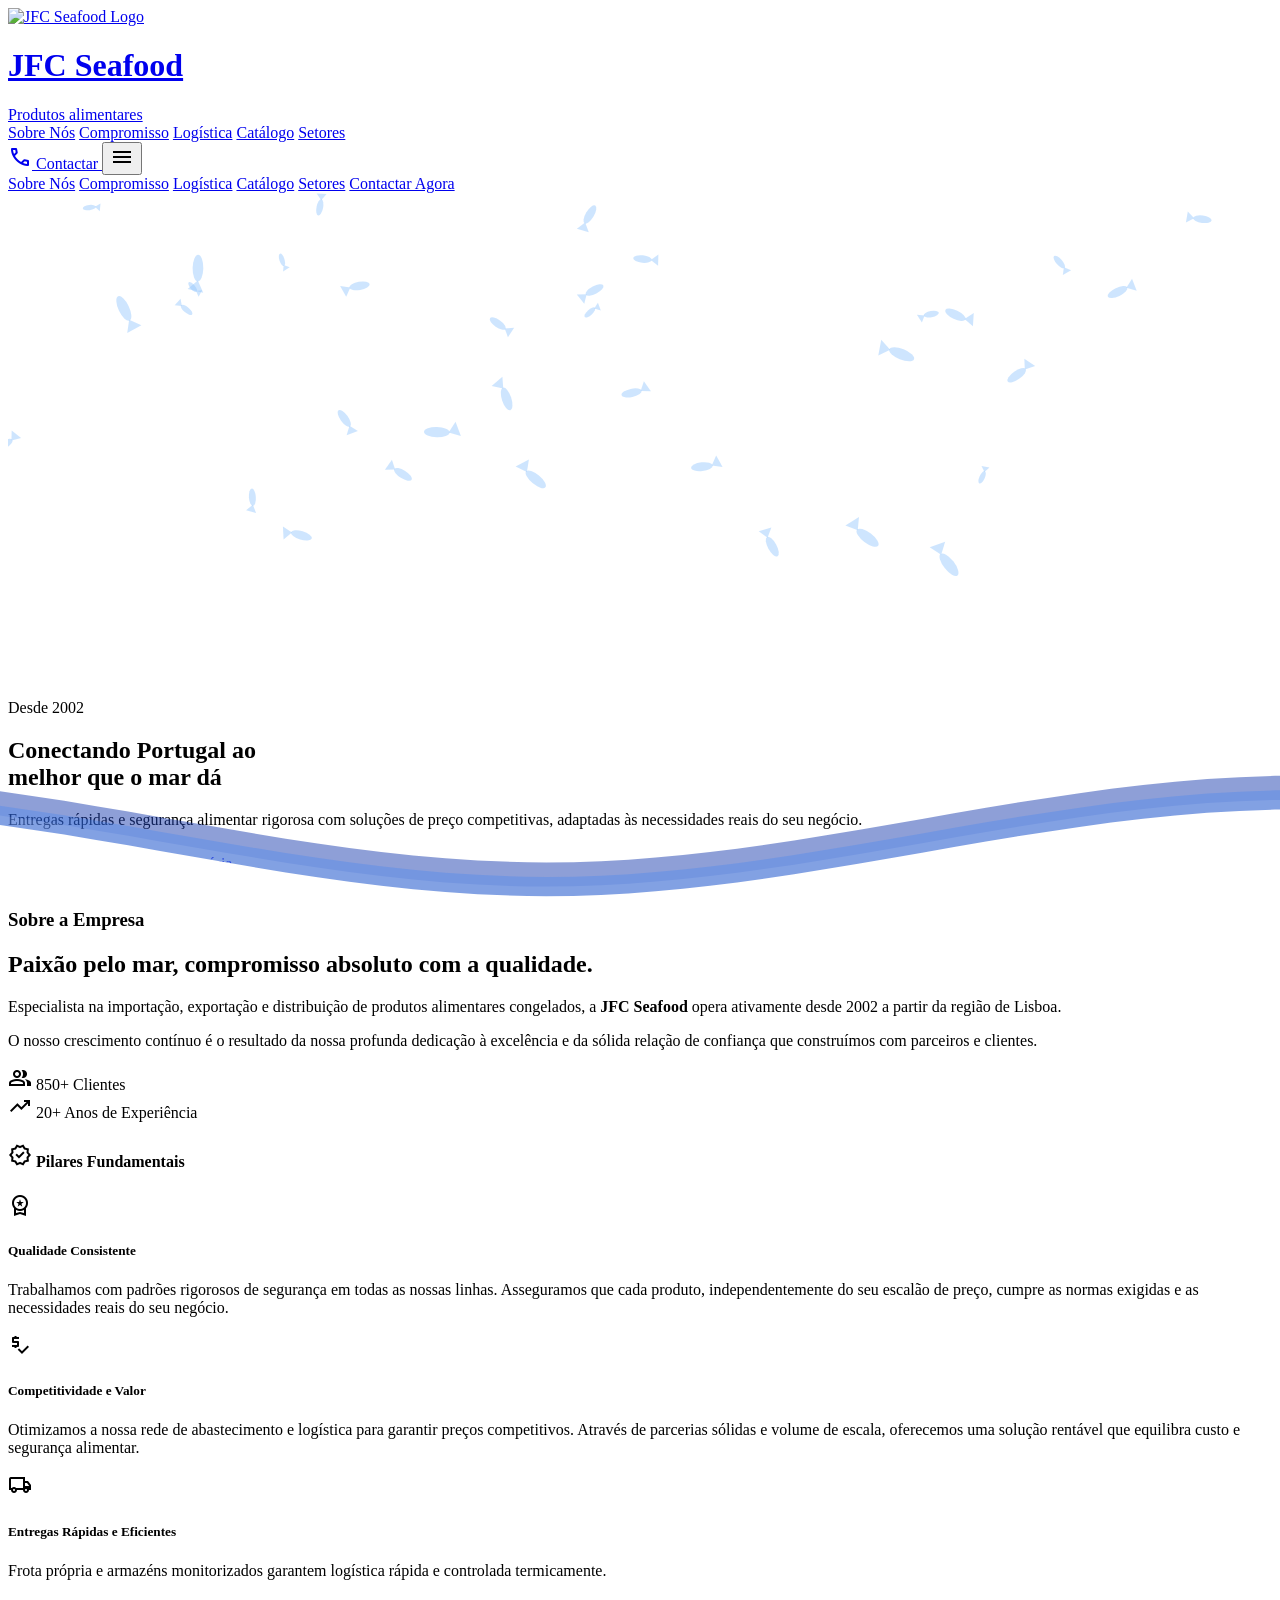
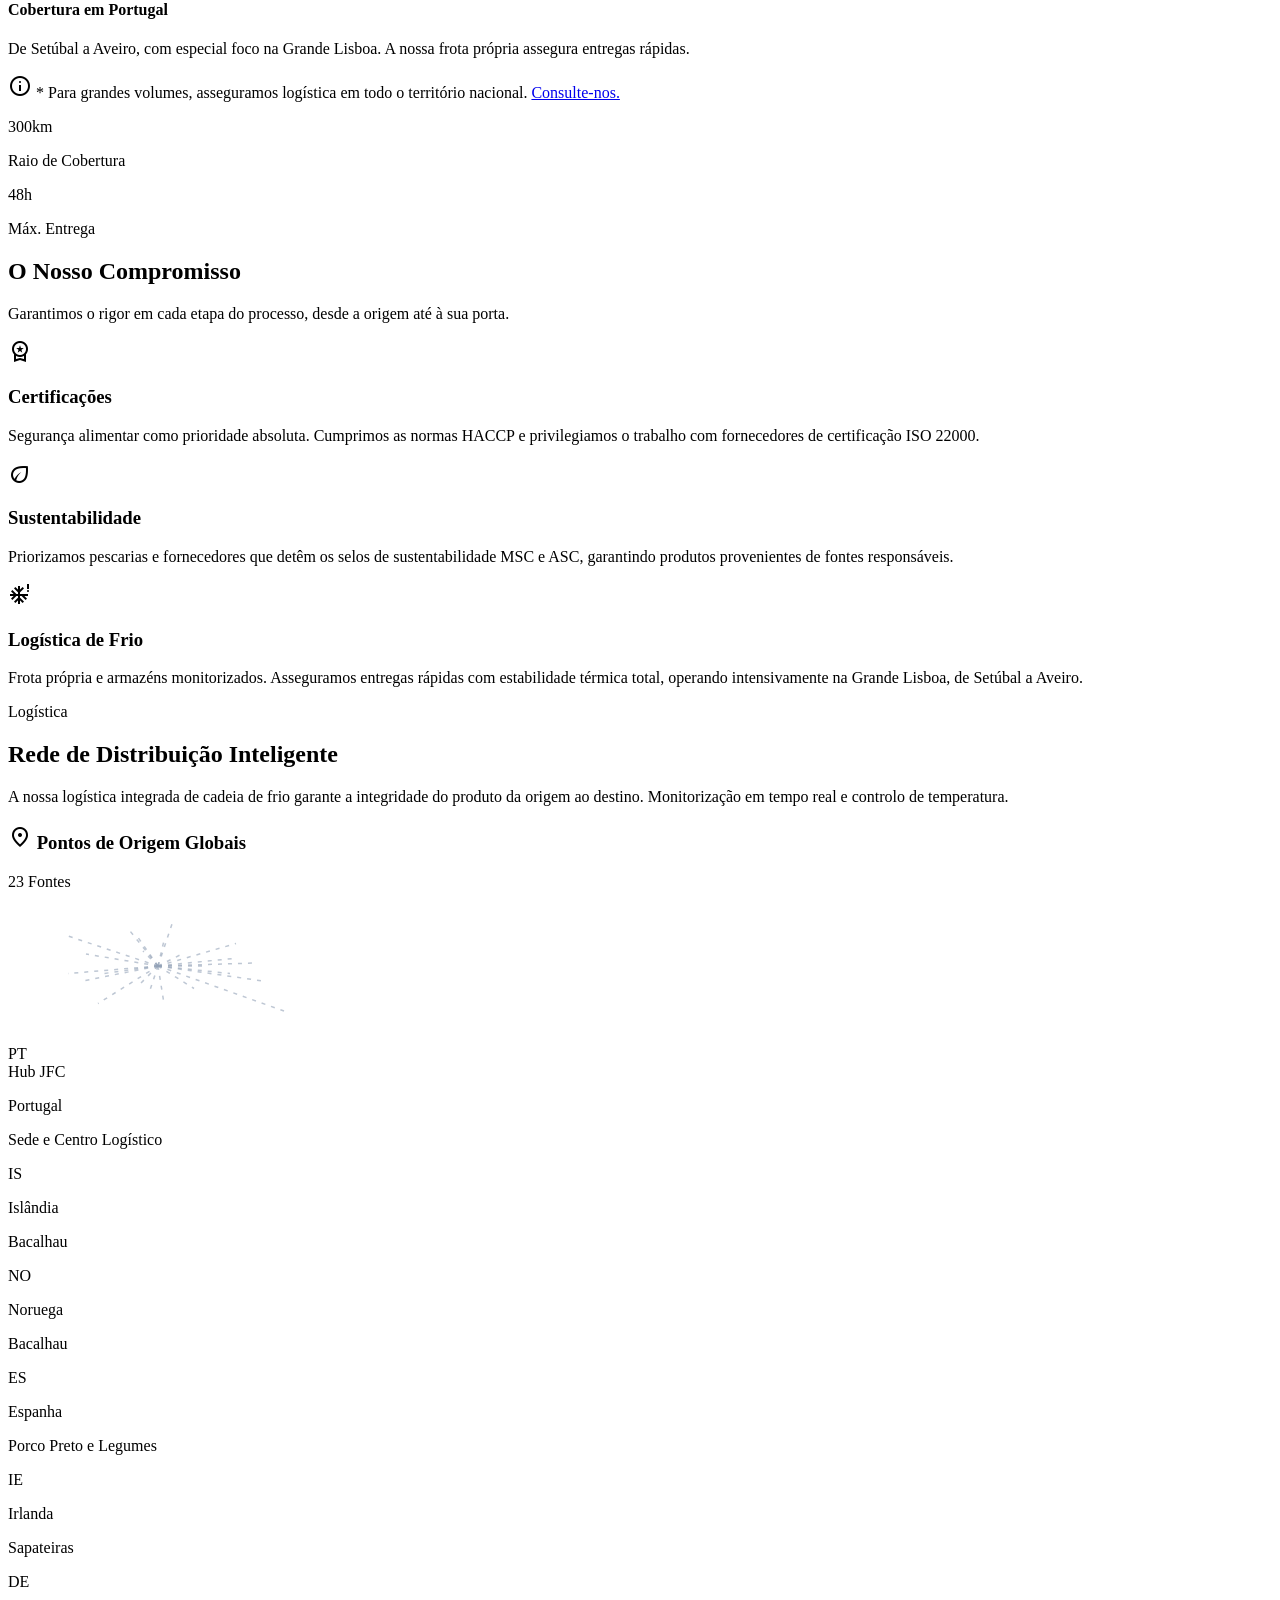
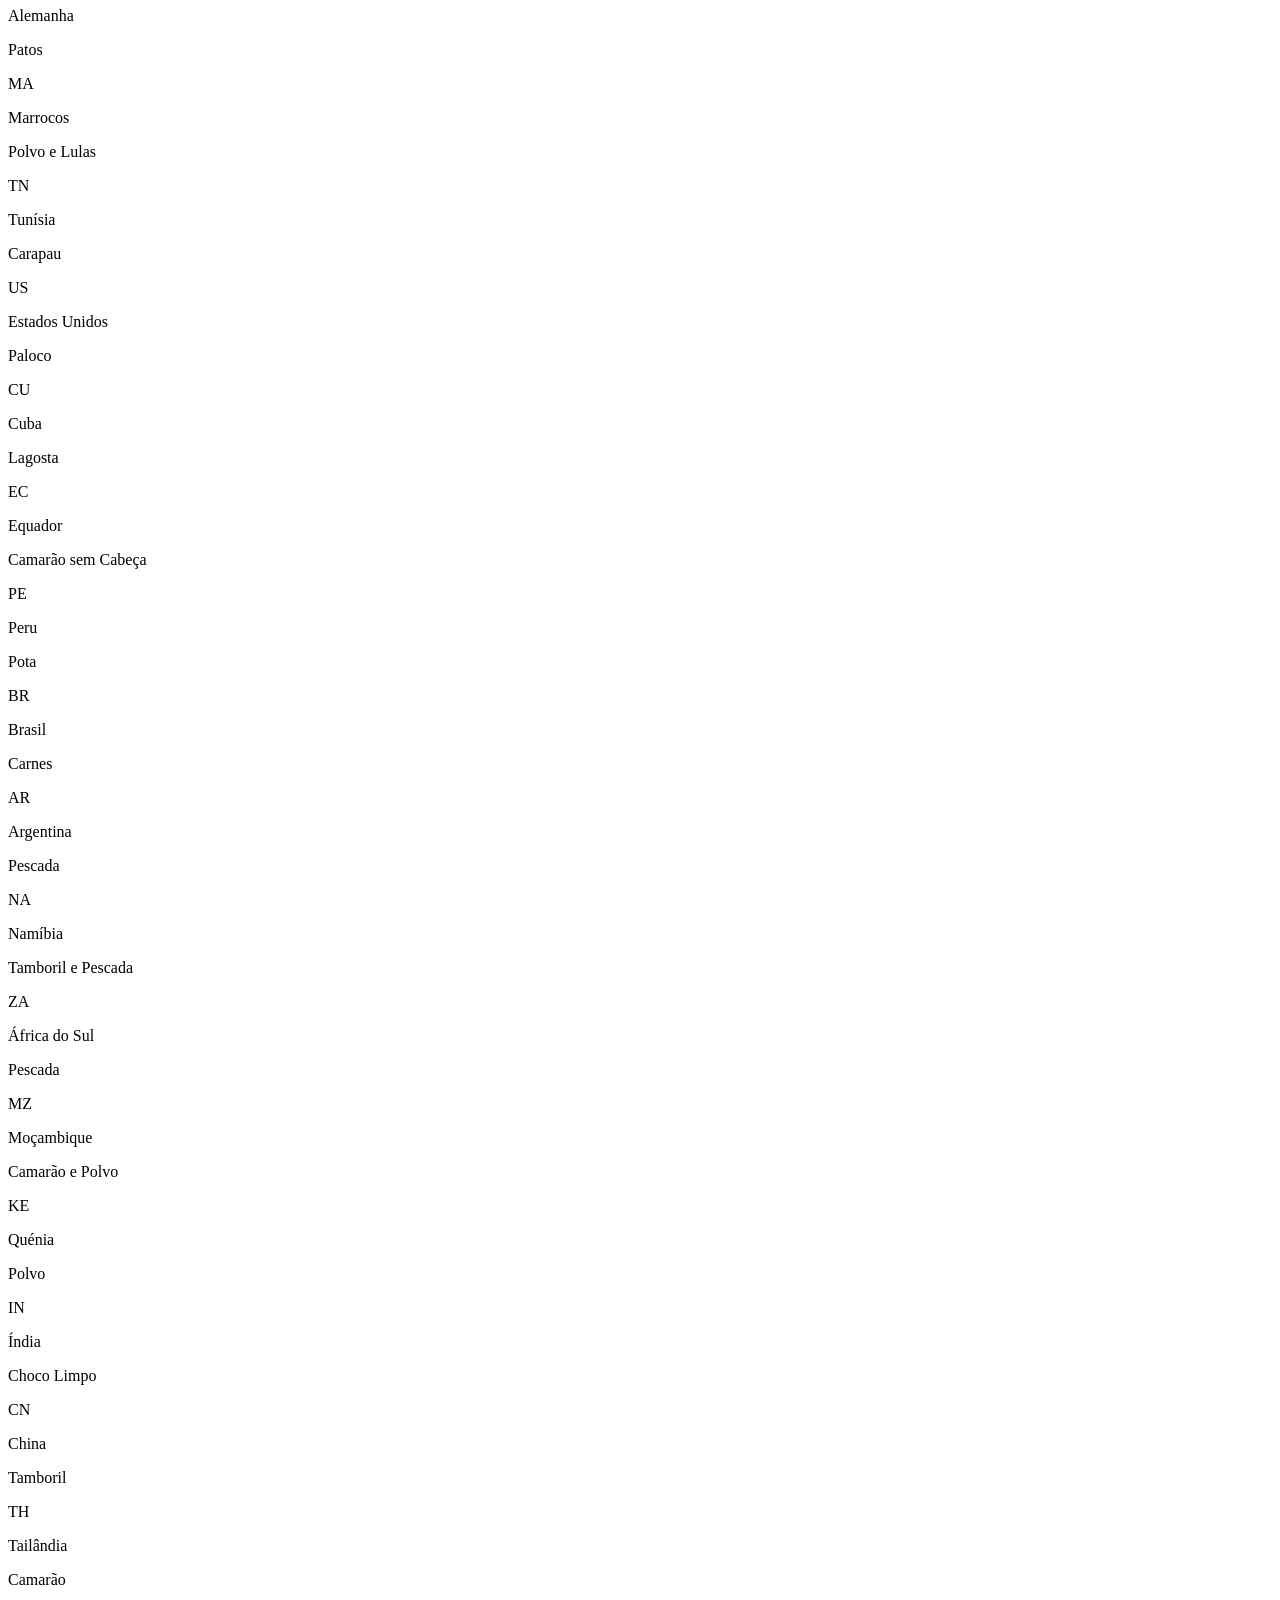
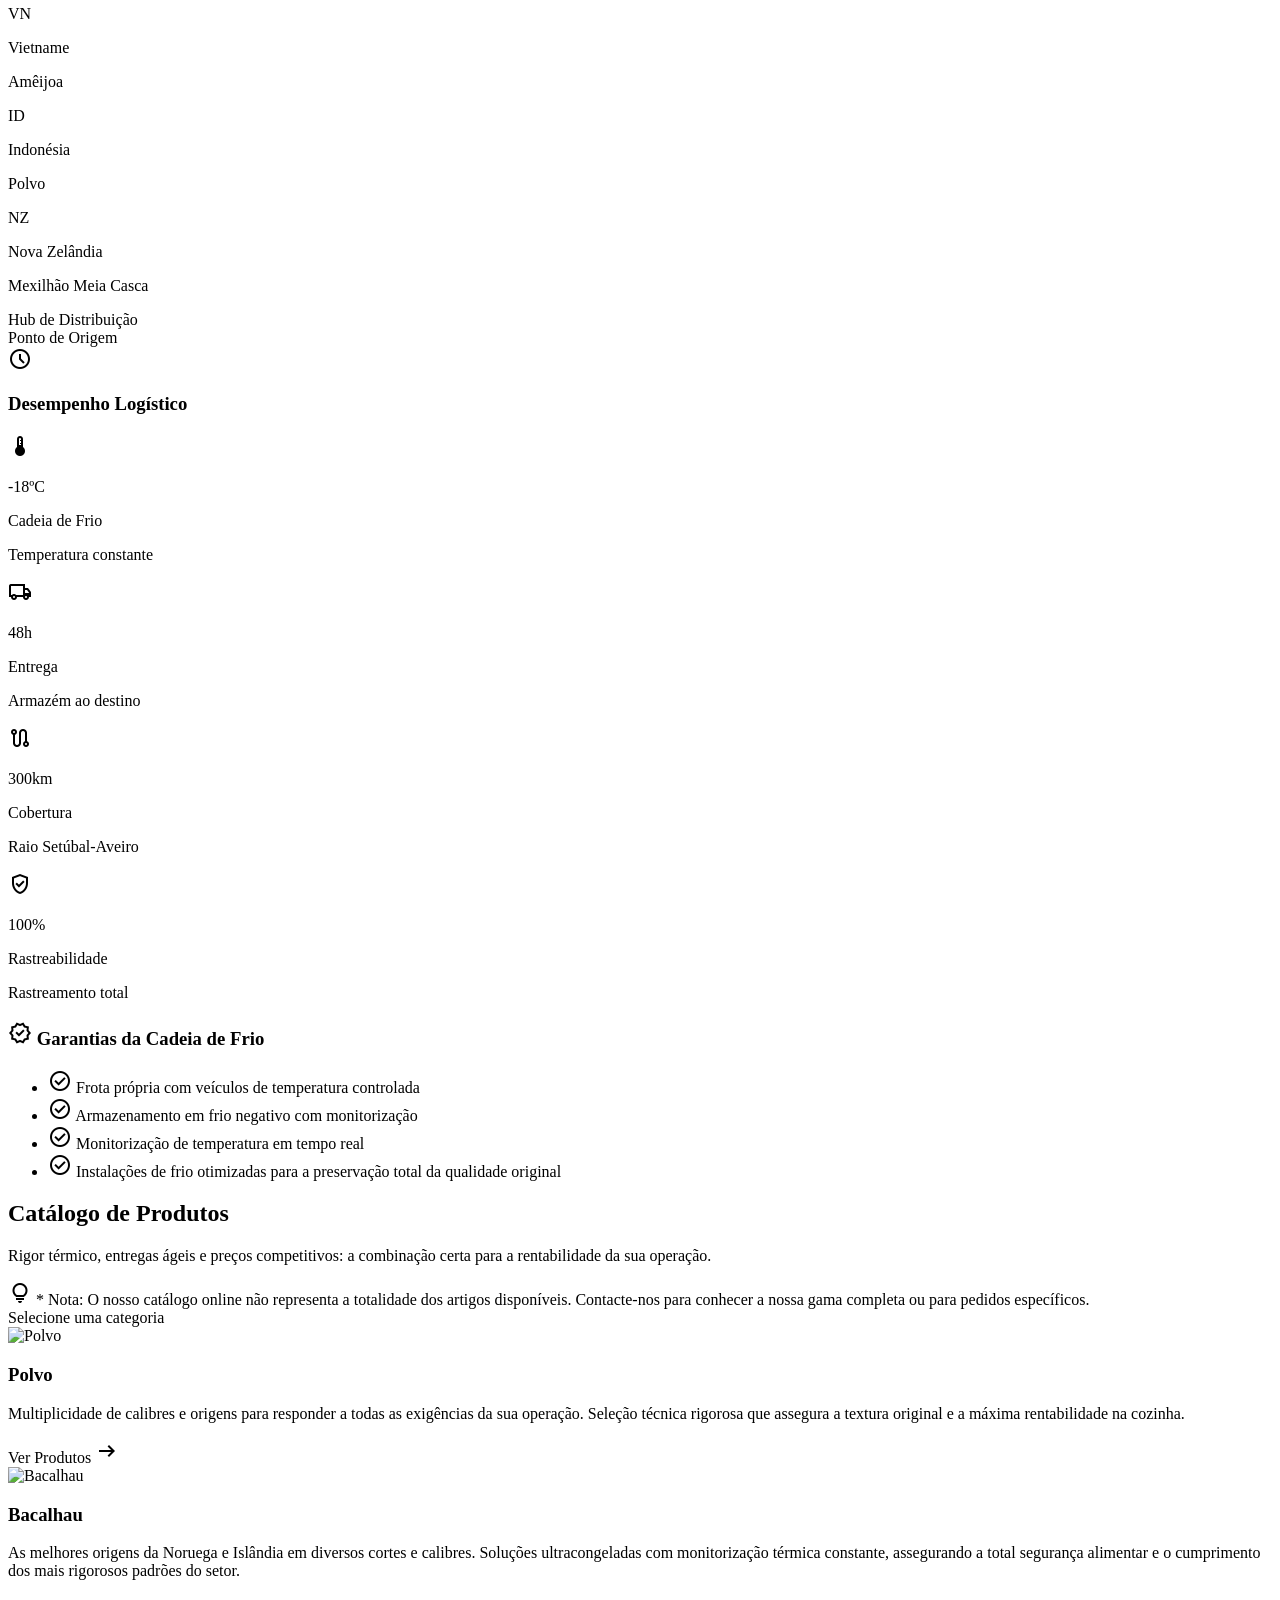
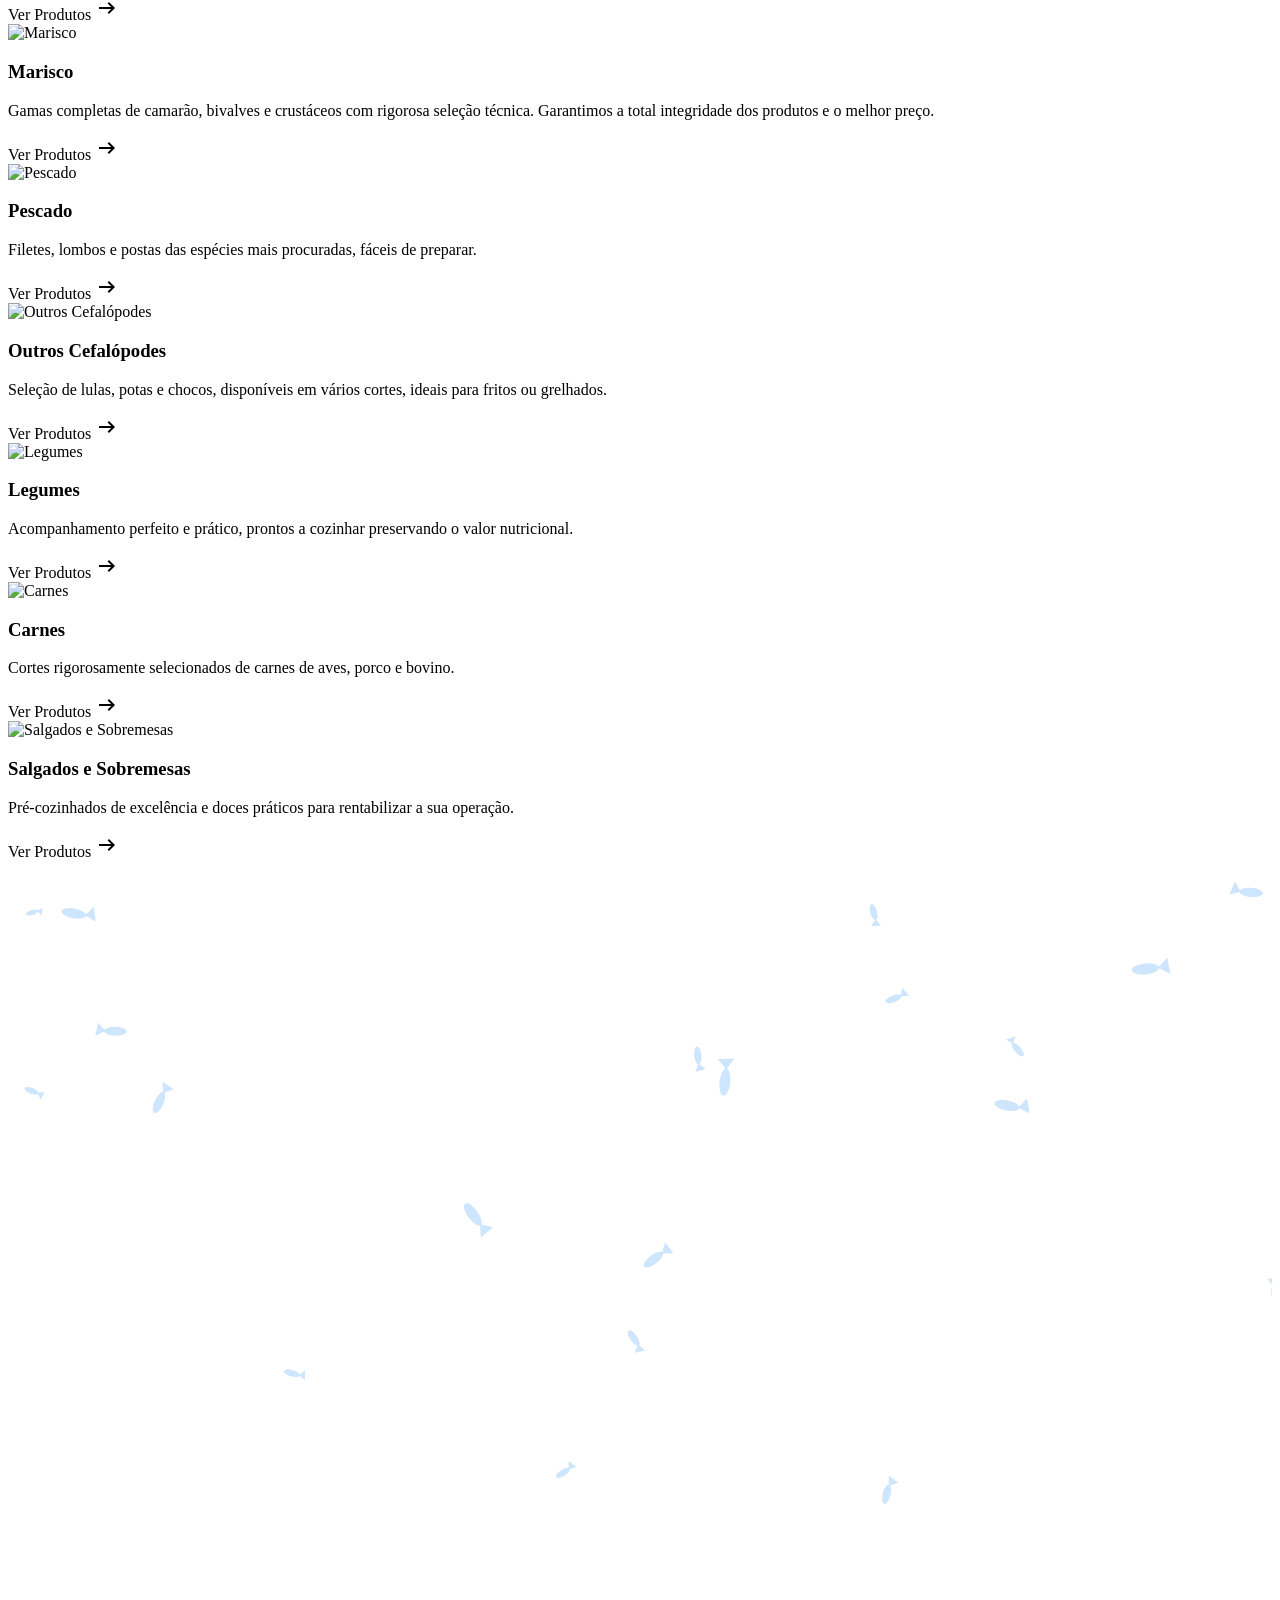
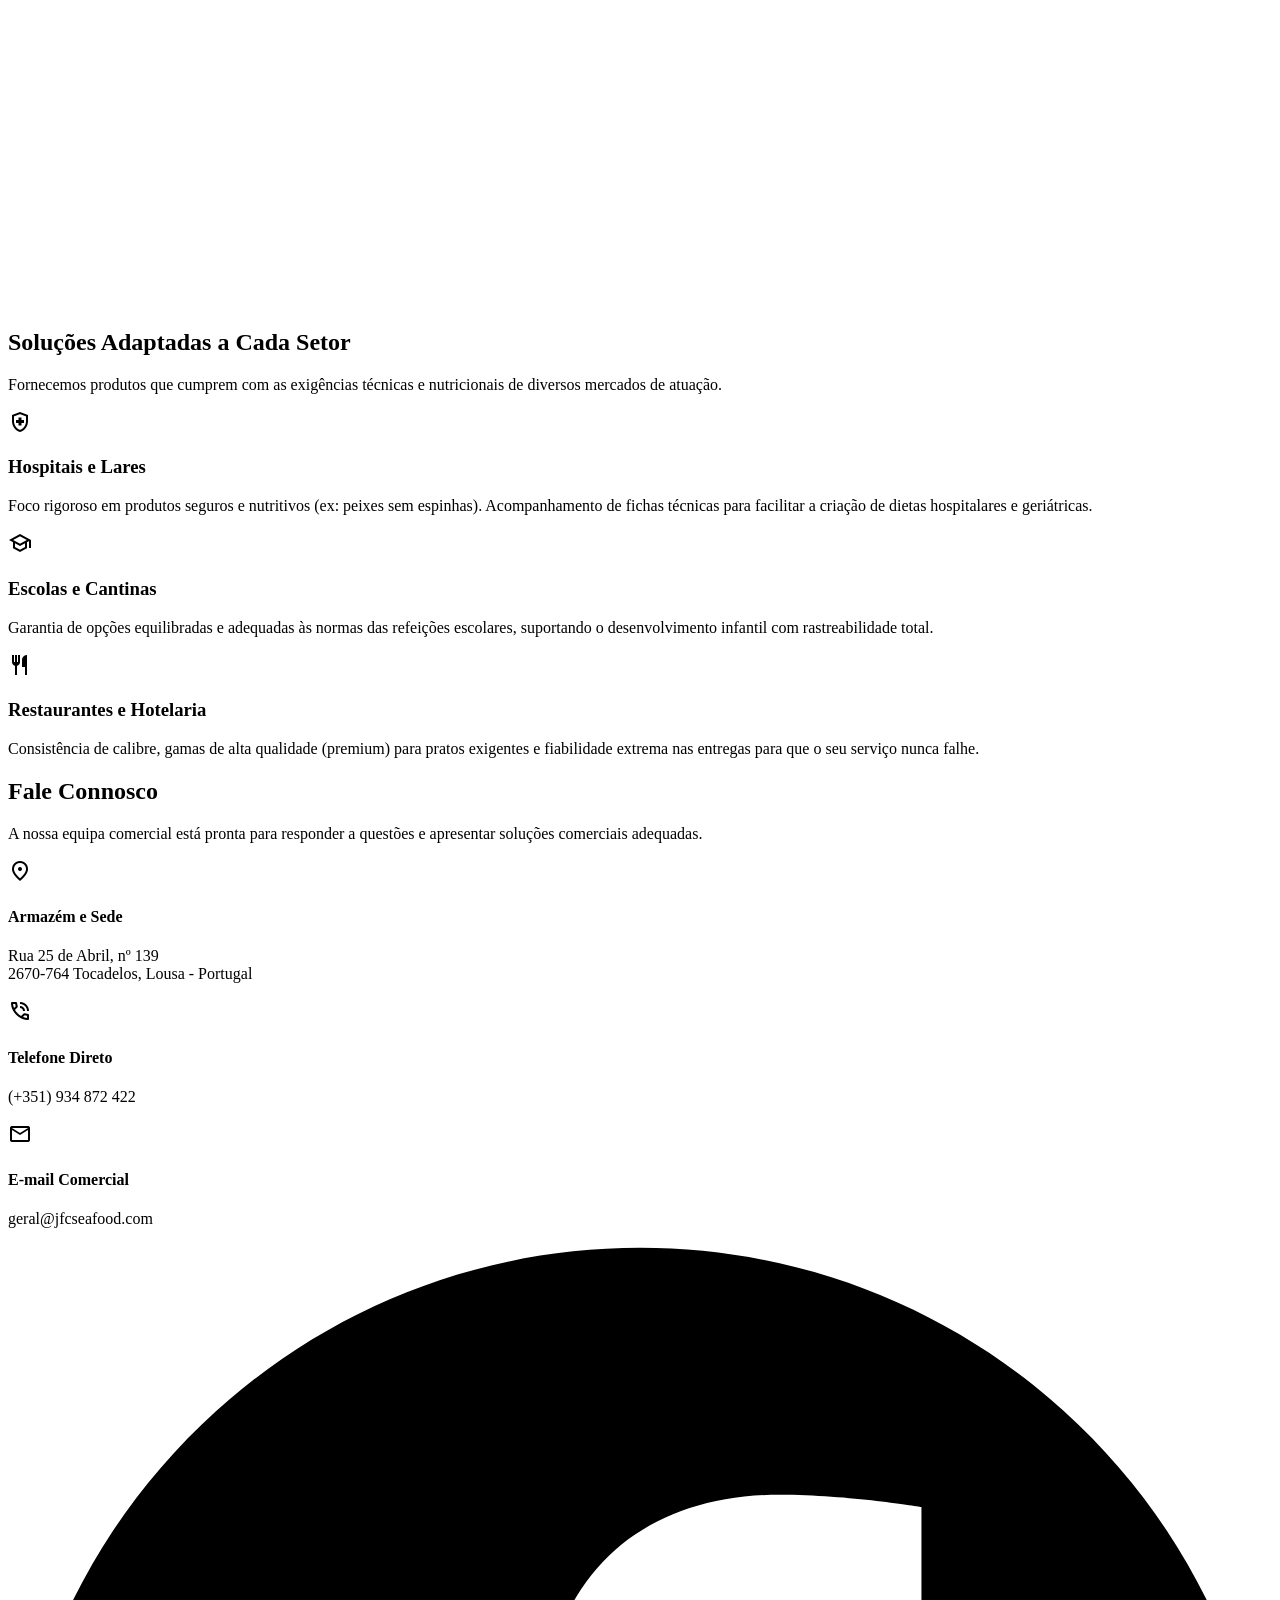
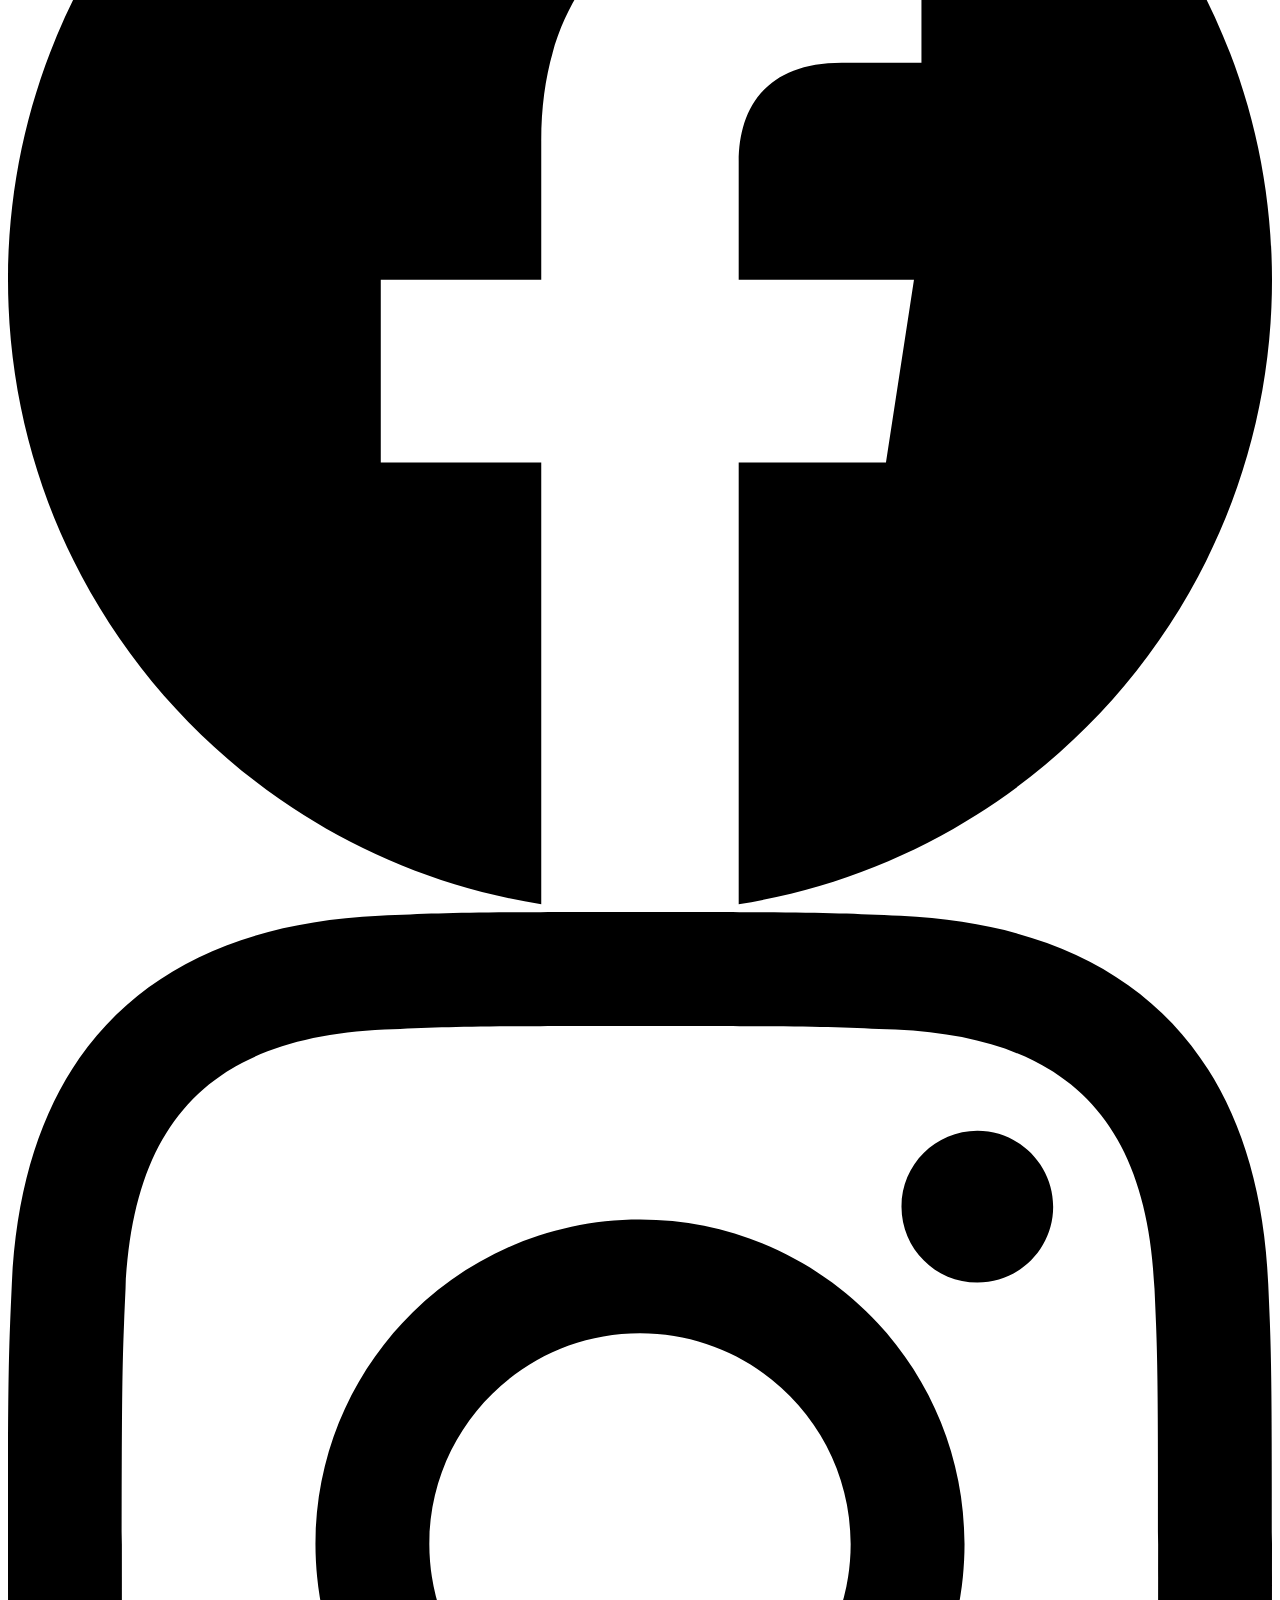
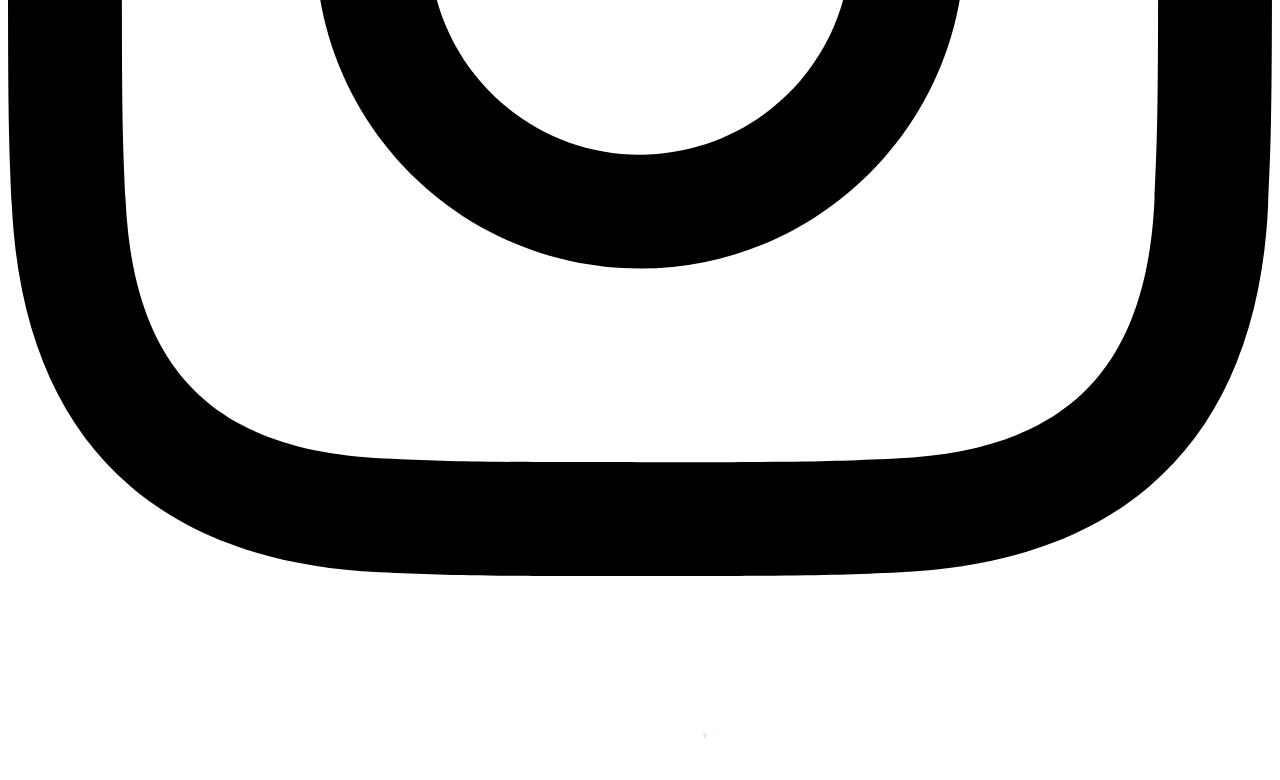
==== commit 099aebaf: "Update index.html" ====
--- a/index.html
+++ b/index.html
@@ -9,7 +9,7 @@
     <!-- Google Fonts -->
     <link rel="preconnect" href="https://fonts.googleapis.com">
     <link rel="preconnect" href="https://fonts.gstatic.com" crossorigin>
-    <link href="https://fonts.googleapis.com/css2?family=Inter:wght@300;400;600;800&family=Playfair+Display:ital,wght@0,700;1,400&display=swap" rel="stylesheet">
+    <link href="https://fonts.googleapis.com/css2?family=Inter:wght@300;400;500;600;700&family=Playfair+Display:ital,wght@0,700;1,400&display=swap" rel="stylesheet">
     
     <!-- Material Icons -->
     <link href="https://fonts.googleapis.com/css2?family=Material+Symbols+Outlined:wght,FILL@100..700,0..1&display=swap" rel="stylesheet" />
@@ -28,22 +28,11 @@
                     },
                     colors: {
                         primary: {
-                            DEFAULT: '#193db3', // Azul Institucional
-                            dark: '#0f267a',
-                            light: '#4d6be6'
+                            DEFAULT: '#1e40af', // Azul Institucional forte
+                            dark: '#1e3a8a',
+                            light: '#3b82f6'
                         },
-                        secondary: '#111827',
-                        accent: '#e0f2fe',
-                    },
-                    animation: {
-                        'fade-in-up': 'fadeInUp 0.8s ease-out forwards',
-                        'bounce-slow': 'bounce 2s infinite',
-                    },
-                    keyframes: {
-                        fadeInUp: {
-                            '0%': { opacity: '0', transform: 'translateY(20px)' },
-                            '100%': { opacity: '1', transform: 'translateY(0)' },
-                        }
+                        secondary: '#475569', // Cinza ardósia para texto secundário
                     }
                 }
             }
@@ -51,379 +40,848 @@
     </script>
 
     <style>
-        /* Estilos Personalizados - Efeito Vidro (Glassmorphism) */
-        .glass-panel {
-            background: rgba(255, 255, 255, 0.75);
-            backdrop-filter: blur(16px);
-            -webkit-backdrop-filter: blur(16px);
-            border: 1px solid rgba(255, 255, 255, 0.8);
-            box-shadow: 0 4px 30px rgba(0, 0, 0, 0.05);
-        }
-
-        .glass-panel-dark {
-            background: rgba(15, 23, 42, 0.6);
-            backdrop-filter: blur(12px);
-            -webkit-backdrop-filter: blur(12px);
-            border: 1px solid rgba(255, 255, 255, 0.1);
-        }
-
-        /* Scrollbar personalizada */
-        .custom-scrollbar::-webkit-scrollbar {
+        /* Estilos Base - Clean & Corporate */
+        body {
+            -webkit-font-smoothing: antialiased;
+            -moz-osx-font-smoothing: grayscale;
+        }
+
+        /* Custom Scrollbar mais discreta */
+        ::-webkit-scrollbar {
             width: 8px;
         }
-        .custom-scrollbar::-webkit-scrollbar-track {
-            background: #f1f1f1;
-            border-radius: 4px;
-        }
-        .custom-scrollbar::-webkit-scrollbar-thumb {
+        ::-webkit-scrollbar-track {
+            background: #f8fafc;
+        }
+        ::-webkit-scrollbar-thumb {
             background: #cbd5e1;
             border-radius: 4px;
         }
-        .custom-scrollbar::-webkit-scrollbar-thumb:hover {
+        ::-webkit-scrollbar-thumb:hover {
             background: #94a3b8;
         }
+
+        /* Efeito de hover suave nas imagens do catálogo */
+        .catalog-card img {
+            transition: transform 0.5s ease;
+        }
+        .catalog-card:hover img {
+            transform: scale(1.05);
+        }
+
+        /* Modal Overlay Transition */
+        .modal-overlay {
+            transition: opacity 0.3s ease-in-out;
+        }
+        .modal-content {
+            transition: all 0.3s ease-in-out;
+        }
+
+        /* --- Animação das Ondas SVG --- */
+        .waves {
+            position: absolute;
+            width: 100%;
+            height: 15vh;
+            min-height: 100px;
+            max-height: 150px;
+            bottom: -1px; /* Evita uma linha fina entre as secções */
+            left: 0;
+            z-index: 1;
+        }
+        .parallax > use {
+            animation: move-forever 25s cubic-bezier(.55,.5,.45,.5) infinite;
+        }
+        .parallax > use:nth-child(1) { animation-delay: -2s; animation-duration: 7s; }
+        .parallax > use:nth-child(2) { animation-delay: -3s; animation-duration: 10s; }
+        .parallax > use:nth-child(3) { animation-delay: -4s; animation-duration: 13s; }
+        .parallax > use:nth-child(4) { animation-delay: -5s; animation-duration: 20s; }
         
-        /* Utilitário para ocultar scrollbar mas permitir scroll */
-        .no-scrollbar::-webkit-scrollbar {
-            display: none;
-        }
-        .no-scrollbar {
-            -ms-overflow-style: none;  /* IE and Edge */
-            scrollbar-width: none;  /* Firefox */
+        @keyframes move-forever {
+            0% { transform: translate3d(-90px,0,0); }
+            100% { transform: translate3d(85px,0,0); }
         }
     </style>
 </head>
-<body class="bg-slate-50 text-slate-800 antialiased overflow-x-hidden selection:bg-primary/20 selection:text-primary">
-
-    <!-- Navegação -->
-    <nav class="fixed w-full z-50 transition-all duration-300 px-4 py-4" id="navbar">
-        <div class="max-w-7xl mx-auto">
-            <div class="glass-panel rounded-2xl px-6 py-3 flex justify-between items-center shadow-lg transition-all duration-300" id="navbar-inner">
+<body class="bg-slate-50 text-slate-800 flex flex-col min-h-screen relative">
+
+    <!-- Header / Navbar Dinâmica -->
+    <header id="header" class="fixed w-full z-50 bg-white shadow-sm border-b border-slate-200 transition-all duration-300">
+        <div class="max-w-7xl mx-auto px-4 sm:px-6 lg:px-8">
+            <div class="flex justify-between items-center h-20">
                 
                 <!-- Logo -->
-                <a href="#" class="flex items-center gap-3 group">
-                    <img src="https://i.postimg.cc/hvLM4TvL/IMG-E7740.jpg" alt="JFC Seafood Logo" class="h-10 w-10 rounded-full object-cover shadow-sm group-hover:scale-105 transition-transform border border-white">
-                    <div class="hidden sm:block">
-                        <h1 class="text-xl font-black tracking-tighter text-primary leading-none">JFC Seafood</h1>
+                <a href="#" class="flex items-center gap-4 group">
+                    <img src="https://i.postimg.cc/hvLM4TvL/IMG-E7740.jpg" alt="JFC Seafood Logo" class="h-12 w-12 rounded-full object-cover border border-slate-200 shadow-sm">
+                    <div>
+                        <h1 class="text-2xl font-black tracking-tight text-primary leading-none">JFC Seafood</h1>
+                        <span class="text-xs font-semibold text-slate-500 uppercase tracking-widest hidden sm:block">Produtos alimentares </span>
                     </div>
                 </a>
 
                 <!-- Desktop Menu -->
-                <div class="hidden md:flex items-center gap-8 font-semibold text-sm text-slate-600">
-                    <a href="#about" class="hover:text-primary transition-colors relative group">
-                        Sobre Nós
-                        <span class="absolute -bottom-1 left-0 w-0 h-0.5 bg-primary transition-all group-hover:w-full"></span>
-                    </a>
-                    <a href="#quality" class="hover:text-primary transition-colors relative group">
-                        Compromisso
-                        <span class="absolute -bottom-1 left-0 w-0 h-0.5 bg-primary transition-all group-hover:w-full"></span>
-                    </a>
-                    <a href="#catalog" class="hover:text-primary transition-colors relative group">
-                        Catálogo
-                        <span class="absolute -bottom-1 left-0 w-0 h-0.5 bg-primary transition-all group-hover:w-full"></span>
-                    </a>
-                    <a href="#sectors" class="hover:text-primary transition-colors relative group">
-                        Setores
-                        <span class="absolute -bottom-1 left-0 w-0 h-0.5 bg-primary transition-all group-hover:w-full"></span>
-                    </a>
-                </div>
-
-                <!-- CTA & Mobile Toggle -->
+                <nav class="hidden md:flex items-center gap-8 font-medium text-sm text-slate-600">
+                    <a href="#about" class="hover:text-primary transition-colors">Sobre Nós</a>
+                    <a href="#quality" class="hover:text-primary transition-colors">Compromisso</a>
+                    <a href="#logistica" class="hover:text-primary transition-colors">Logística</a>
+                    <a href="#catalog" class="hover:text-primary transition-colors">Catálogo</a>
+                    <a href="#sectors" class="hover:text-primary transition-colors">Setores</a>
+                </nav>
+
+                <!-- Call to Action & Mobile Button -->
                 <div class="flex items-center gap-4">
-                    <a href="#contact" class="hidden md:flex bg-primary hover:bg-primary-dark text-white px-5 py-2.5 rounded-xl font-bold text-sm transition-all shadow-lg hover:shadow-blue-500/30 items-center gap-2 transform hover:-translate-y-0.5 active:translate-y-0">
-                        <span class="material-symbols-outlined text-[18px]">mail</span>
+                    <a href="#contact" class="hidden md:flex bg-primary hover:bg-primary-dark text-white px-6 py-2.5 rounded-md font-semibold text-sm transition-colors items-center gap-2 shadow-sm">
+                        <span class="material-symbols-outlined text-[20px]">call</span>
                         Contactar
                     </a>
                     
-                    <button id="mobile-menu-btn" class="md:hidden p-2 text-slate-600 hover:text-primary transition-colors rounded-lg hover:bg-slate-100">
+                    <button id="mobile-menu-btn" class="md:hidden p-2 text-slate-600 hover:text-primary hover:bg-slate-100 rounded-md transition-colors" aria-label="Abrir menu">
                         <span class="material-symbols-outlined text-3xl">menu</span>
                     </button>
                 </div>
             </div>
-
-            <!-- Mobile Menu Dropdown -->
-            <div id="mobile-menu" class="hidden absolute top-full left-0 w-full px-4 mt-2 transition-all duration-300 origin-top">
-                <div class="glass-panel rounded-2xl p-4 flex flex-col gap-2 shadow-xl animate-fade-in-up">
-                    <a href="#about" class="block px-4 py-3 rounded-lg hover:bg-white/50 font-bold text-slate-700 hover:text-primary transition-colors">Sobre Nós</a>
-                    <a href="#quality" class="block px-4 py-3 rounded-lg hover:bg-white/50 font-bold text-slate-700 hover:text-primary transition-colors">Compromisso</a>
-                    <a href="#catalog" class="block px-4 py-3 rounded-lg hover:bg-white/50 font-bold text-slate-700 hover:text-primary transition-colors">Catálogo</a>
-                    <a href="#sectors" class="block px-4 py-3 rounded-lg hover:bg-white/50 font-bold text-slate-700 hover:text-primary transition-colors">Setores</a>
-                    <a href="#contact" class="block px-4 py-3 rounded-lg bg-primary/10 text-primary font-bold text-center mt-2">Contactos</a>
-                </div>
-            </div>
         </div>
-    </nav>
-
-    <!-- Hero Section -->
-    <section class="relative min-h-screen flex items-center pt-20 pb-10 px-4 overflow-hidden">
-        <!-- Imagem de Fundo com Overlay e Parallax suave (simulado) -->
-        <div class="absolute inset-0 z-0">
-            <img src="https://i.postimg.cc/65MVLHd7/Gemini-Generated-Image-4zms8c4zms8c4zms.png" alt="Oceano Profundo" class="w-full h-full object-cover scale-105">
-            <div class="absolute inset-0 bg-gradient-to-r from-slate-900/90 via-slate-900/40 to-slate-900/10"></div>
+
+        <!-- Mobile Menu Dropdown -->
+        <div id="mobile-menu" class="hidden md:hidden bg-white border-t border-slate-100 shadow-lg absolute w-full left-0">
+            <div class="px-4 py-6 space-y-4">
+                <a href="#about" class="block font-semibold text-slate-700 hover:text-primary p-2">Sobre Nós</a>
+                <a href="#quality" class="block font-semibold text-slate-700 hover:text-primary p-2">Compromisso</a>
+                <a href="#logistica" class="block font-semibold text-slate-700 hover:text-primary p-2">Logística</a>
+                <a href="#catalog" class="block font-semibold text-slate-700 hover:text-primary p-2">Catálogo</a>
+                <a href="#sectors" class="block font-semibold text-slate-700 hover:text-primary p-2">Setores</a>
+                <a href="#contact" class="block bg-primary text-white text-center font-bold py-3 rounded-md mt-4">Contactar Agora</a>
+            </div>
         </div>
-
-        <div class="container mx-auto max-w-7xl relative z-10 grid grid-cols-1 lg:grid-cols-2 gap-12 items-center">
-            <div class="text-white space-y-8 animate-fade-in-up">
-                <div class="inline-flex items-center gap-2 px-3 py-1 rounded-full bg-white/10 border border-white/20 backdrop-blur-md text-xs font-bold uppercase tracking-widest text-blue-200">
-                    <span class="w-2 h-2 rounded-full bg-blue-400 animate-ping absolute opacity-75"></span>
-                    <span class="w-2 h-2 rounded-full bg-blue-400 relative"></span>
-                    Soluções para todos
-                </div>
-                
-                <h1 class="text-5xl md:text-6xl lg:text-7xl font-serif font-bold leading-tight drop-shadow-lg">
-                    A Frescura do Mar <br/>
-                    <span class="text-transparent bg-clip-text bg-gradient-to-r from-blue-200 to-blue-400">à Sua Mesa.</span>
-                </h1>
-                
-                <p class="text-lg md:text-xl text-gray-200 max-w-xl leading-relaxed font-light">
-                    Importação, exportação e distribuição de congelados com qualidade premium. Confiança que vem do mar desde 2002.
+    </header>
+
+    <!-- Hero Section (Corporate Premium) -->
+    <section class="relative bg-gradient-to-br from-slate-900 via-primary-dark to-slate-900 pt-20 h-[80vh] min-h-[600px] flex items-center overflow-hidden" id="hero-section">
+        
+        <!-- Canvas para os Peixes Interativos (Agora limitados apenas a esta secção) -->
+        <canvas id="fishCanvas" class="absolute inset-0 w-full h-full pointer-events-none z-0 mix-blend-screen opacity-50"></canvas>
+
+        <!-- Fundo de Ondas Animadas (Substitui a imagem estática) -->
+        <svg class="waves" xmlns="http://www.w3.org/2000/svg" xmlns:xlink="http://www.w3.org/1999/xlink"
+        viewBox="0 24 150 28" preserveAspectRatio="none" shape-rendering="auto">
+            <defs>
+                <path id="gentle-wave" d="M-160 44c30 0 58-18 88-18s 58 18 88 18 58-18 88-18 58 18 88 18 v44h-352z" />
+            </defs>
+            <g class="parallax">
+                <use xlink:href="#gentle-wave" x="48" y="0" fill="rgba(30, 64, 175, 0.5)" />
+                <use xlink:href="#gentle-wave" x="48" y="3" fill="rgba(59, 130, 246, 0.3)" />
+                <use xlink:href="#gentle-wave" x="48" y="5" fill="rgba(255, 255, 255, 0.1)" />
+                <use xlink:href="#gentle-wave" x="48" y="7" fill="#ffffff" />
+            </g>
+        </svg>
+
+        <div class="container mx-auto max-w-7xl px-4 sm:px-6 lg:px-8 relative z-10">
+            <div class="max-w-2xl text-white space-y-6">
+                <div class="inline-block border border-blue-400/30 bg-blue-500/10 text-blue-300 text-xs font-bold px-3 py-1 rounded-sm uppercase tracking-widest mb-2">
+                    Desde 2002
+                </div>
+                <h2 class="text-4xl md:text-5xl lg:text-6xl font-serif font-bold leading-tight">
+                    Conectando Portugal ao<br>
+                    <span class="text-blue-400">melhor que o mar dá</span>
+                </h2>
+                <p class="text-lg text-slate-300 font-light leading-relaxed">
+                    Entregas rápidas e segurança alimentar rigorosa com soluções de preço competitivas, adaptadas às necessidades reais do seu negócio.
                 </p>
-
-                <div class="flex flex-col sm:flex-row gap-4 pt-4">
-                    <a href="#catalog" class="bg-blue-600 hover:bg-blue-700 text-white px-8 py-4 rounded-xl font-bold transition-all shadow-lg hover:shadow-blue-500/40 flex items-center justify-center gap-2 group transform hover:-translate-y-1">
+                <div class="pt-6 flex flex-col sm:flex-row gap-4">
+                    <a href="#catalog" class="bg-blue-600 hover:bg-blue-700 text-white px-8 py-4 rounded-md font-bold text-center transition-colors shadow-lg flex justify-center items-center gap-2">
                         Ver Catálogo
-                        <span class="material-symbols-outlined group-hover:translate-x-1 transition-transform">arrow_forward</span>
+                        <span class="material-symbols-outlined text-[20px]">arrow_forward</span>
                     </a>
-                    <a href="#about" class="glass-panel-dark hover:bg-white/10 text-white px-8 py-4 rounded-xl font-bold transition-all flex items-center justify-center gap-2 backdrop-blur-md border border-white/20 hover:border-white/40">
-                        <span class="material-symbols-outlined">history_edu</span>
-                        Nossa História
+                    <a href="#about" class="bg-white/10 hover:bg-white/20 text-white border border-white/20 px-8 py-4 rounded-md font-bold text-center transition-colors flex justify-center items-center gap-2">
+                        A Nossa História
                     </a>
                 </div>
             </div>
-            
-            <!-- Elementos decorativos (cartões) removidos para limpar a imagem de fundo -->
-        </div>
-
-        <!-- Scroll Indicator -->
-        <div class="absolute bottom-8 left-1/2 -translate-x-1/2 text-white/70 animate-bounce-slow hidden md:flex flex-col items-center">
-            <span class="text-[10px] uppercase tracking-widest font-bold mb-2">Scroll</span>
-            <span class="material-symbols-outlined">keyboard_arrow_down</span>
         </div>
     </section>
 
     <!-- Sobre Nós -->
-    <section id="about" class="py-24 px-4 bg-white relative overflow-hidden">
-        <div class="absolute top-0 right-0 w-1/3 h-full bg-blue-50/50 skew-x-12 translate-x-20 pointer-events-none"></div>
-        <div class="container mx-auto max-w-7xl relative z-10">
-            <div class="flex flex-col md:flex-row items-center gap-16">
-                <div class="w-full md:w-1/2 relative group">
-                    <div class="absolute inset-0 bg-primary rounded-full blur-3xl opacity-20 transform translate-x-10 translate-y-10 group-hover:opacity-30 transition-opacity duration-500"></div>
-                    <img src="https://i.postimg.cc/hvLM4TvL/IMG-E7740.jpg" alt="JFC Seafood História" class="relative rounded-3xl shadow-2xl border-4 border-white w-full max-w-md mx-auto object-cover aspect-square transform group-hover:scale-[1.02] transition-transform duration-500">
-                    <!-- Badge de Experiência -->
-                    <div class="absolute -bottom-6 -right-6 md:right-10 bg-white p-4 rounded-xl shadow-xl border border-slate-100 flex items-center gap-3 animate-fade-in-up">
-                        <span class="text-3xl font-black text-primary">20+</span>
-                        <div class="text-xs font-bold text-slate-500 uppercase leading-tight">Anos de<br>Excelência</div>
-                    </div>
-                </div>
+    <section id="about" class="py-24 bg-white border-b border-slate-100">
+        <div class="container mx-auto max-w-7xl px-4 sm:px-6 lg:px-8 relative z-10">
+            <div class="grid grid-cols-1 lg:grid-cols-2 gap-16 items-start">
                 
-                <div class="w-full md:w-1/2 space-y-8">
+                <!-- Imagem (Fixa ao fazer scroll) com Efeitos -->
+                <div class="relative w-full max-w-md mx-auto lg:mx-0 mb-8 lg:mb-0 lg:sticky lg:top-28 group">
+                    <div class="absolute top-4 -left-4 w-full h-full bg-slate-100 rounded-lg -z-10 group-hover:top-6 group-hover:-left-6 group-hover:bg-blue-50/50 transition-all duration-500"></div>
+                    <img src="https://i.postimg.cc/hvLM4TvL/IMG-E7740.jpg" alt="JFC Seafood Instalações" class="rounded-lg shadow-md border border-slate-200 w-full object-contain bg-white p-8 aspect-[4/3] group-hover:shadow-2xl transition-all duration-500 relative z-10">
+                </div>
+                
+                <!-- Texto e Novos Elementos -->
+                <div class="space-y-8">
                     <div>
-                        <h2 class="text-sm font-bold text-primary uppercase tracking-widest mb-2 flex items-center gap-2">
-                            <span class="w-8 h-[2px] bg-primary"></span> Sobre a Empresa
+                        <h3 class="text-primary font-bold uppercase tracking-widest text-sm mb-2 flex items-center gap-2">
+                            <span class="w-8 h-px bg-primary"></span> Sobre a Empresa
+                        </h3>
+                        <h2 class="text-3xl md:text-4xl font-serif font-bold text-slate-900">
+                            Paixão pelo mar, compromisso absoluto com a qualidade.
                         </h2>
-                        <h3 class="text-4xl md:text-5xl font-serif font-bold text-slate-900 leading-tight">Paixão pelo mar, compromisso com a qualidade.</h3>
                     </div>
                     
-                    <div class="text-slate-600 leading-relaxed text-lg space-y-4">
+                    <div class="text-slate-600 text-lg leading-relaxed space-y-4">
                         <p>
-                            Especialista na importação, exportação e distribuição de produtos alimentares congelados, a <strong class="text-primary">JFC Seafood</strong> opera desde 2002 a partir da região de Lisboa.
+                            Especialista na importação, exportação e distribuição de produtos alimentares congelados, a <strong class="text-primary font-semibold">JFC Seafood</strong> opera ativamente desde 2002 a partir da região de Lisboa.
                         </p>
                         <p>
-                            O nosso crescimento contínuo é o resultado da nossa profunda dedicação à excelência e da sólida relação de confiança que construímos com os nossos clientes.
+                            O nosso crescimento contínuo é o resultado da nossa profunda dedicação à excelência e da sólida relação de confiança que construímos com parceiros e clientes.
                         </p>
                     </div>
 
-                    <div class="bg-slate-50 p-6 rounded-2xl border border-slate-100">
-                        <h4 class="font-bold text-slate-800 mb-4">Os nossos pilares fundamentais:</h4>
-                        <ul class="space-y-3">
-                            <li class="flex items-center gap-3 text-slate-700 font-medium">
-                                <span class="material-symbols-outlined text-green-500 filled">check_circle</span>
-                                Qualidade superior dos produtos
+                    <!-- Novos Cards Estatísticas -->
+                    <div class="grid grid-cols-2 gap-4">
+                        <div class="group bg-slate-50 border border-slate-100 rounded-xl p-5 flex flex-col justify-center hover:bg-blue-50/50 hover:border-blue-200 hover:-translate-y-1 hover:shadow-md transition-all duration-300 cursor-default">
+                            <span class="material-symbols-outlined text-primary mb-2 text-3xl group-hover:scale-125 group-hover:-rotate-12 transition-transform duration-300">group</span>
+                            <span class="text-3xl font-black text-slate-800">850+</span>
+                            <span class="text-xs font-bold text-slate-500 uppercase tracking-widest mt-1">Clientes</span>
+                        </div>
+                        <div class="group bg-slate-50 border border-slate-100 rounded-xl p-5 flex flex-col justify-center hover:bg-blue-50/50 hover:border-blue-200 hover:-translate-y-1 hover:shadow-md transition-all duration-300 cursor-default">
+                            <span class="material-symbols-outlined text-primary mb-2 text-3xl group-hover:scale-125 group-hover:rotate-12 transition-transform duration-300">trending_up</span>
+                            <span class="text-3xl font-black text-slate-800">20+</span>
+                            <span class="text-xs font-bold text-slate-500 uppercase tracking-widest mt-1">Anos de Experiência</span>
+                        </div>
+                    </div>
+
+                    <!-- Pilares Fundamentais em Lista -->
+                    <div class="bg-white border border-slate-200 rounded-3xl p-6 md:p-8 shadow-sm hover:shadow-lg transition-shadow duration-500">
+                        <h4 class="font-bold text-slate-800 mb-6 flex items-center gap-2 text-lg">
+                            <span class="material-symbols-outlined text-primary">verified</span>
+                            Pilares Fundamentais
+                        </h4>
+                        <div class="space-y-6">
+                            <!-- Pilar 1 -->
+                            <div class="flex gap-4 group cursor-default hover:translate-x-2 transition-transform duration-300">
+                                <div class="w-10 h-10 rounded-full bg-blue-50 flex items-center justify-center shrink-0 text-primary group-hover:bg-primary group-hover:text-white group-hover:shadow-md transition-all duration-300">
+                                    <span class="material-symbols-outlined text-[20px] group-hover:scale-110 transition-transform">workspace_premium</span>
+                                </div>
+                                <div>
+                                    <h5 class="font-bold text-slate-800 group-hover:text-primary transition-colors">Qualidade Consistente</h5>
+                                    <p class="text-sm text-slate-600 mt-1">Trabalhamos com padrões rigorosos de segurança em todas as nossas linhas. Asseguramos que cada produto, independentemente do seu escalão de preço, cumpre as normas exigidas e as necessidades reais do seu negócio.</p>
+                                </div>
+                            </div>
+                            <!-- Pilar 2 -->
+                            <div class="flex gap-4 group cursor-default hover:translate-x-2 transition-transform duration-300">
+                                <div class="w-10 h-10 rounded-full bg-blue-50 flex items-center justify-center shrink-0 text-primary group-hover:bg-primary group-hover:text-white group-hover:shadow-md transition-all duration-300">
+                                    <span class="material-symbols-outlined text-[20px] group-hover:scale-110 transition-transform">price_check</span>
+                                </div>
+                                <div>
+                                    <h5 class="font-bold text-slate-800 group-hover:text-primary transition-colors">Competitividade e Valor</h5>
+                                    <p class="text-sm text-slate-600 mt-1">Otimizamos a nossa rede de abastecimento e logística para garantir preços competitivos. Através de parcerias sólidas e volume de escala, oferecemos uma solução rentável que equilibra custo e segurança alimentar.</p>
+                                </div>
+                            </div>
+                            <!-- Pilar 3 -->
+                            <div class="flex gap-4 group cursor-default hover:translate-x-2 transition-transform duration-300">
+                                <div class="w-10 h-10 rounded-full bg-blue-50 flex items-center justify-center shrink-0 text-primary group-hover:bg-primary group-hover:text-white group-hover:shadow-md transition-all duration-300">
+                                    <span class="material-symbols-outlined text-[20px] group-hover:scale-110 transition-transform">local_shipping</span>
+                                </div>
+                                <div>
+                                    <h5 class="font-bold text-slate-800 group-hover:text-primary transition-colors">Entregas Rápidas e Eficientes</h5>
+                                    <p class="text-sm text-slate-600 mt-1">Frota própria e armazéns monitorizados garantem logística rápida e controlada termicamente.</p>
+                                </div>
+                            </div>
+                        </div>
+                    </div>
+                </div>
+            </div>
+
+            <!-- Cobertura em Portugal -->
+            <div class="mt-12 bg-white border border-slate-200 rounded-3xl p-6 md:p-8 flex flex-col md:flex-row items-center justify-between gap-8 shadow-sm hover:shadow-lg hover:border-blue-200 hover:-translate-y-1 transition-all duration-500 group">
+                <div class="max-w-xl">
+                    <h4 class="font-bold text-slate-800 text-xl mb-2 group-hover:text-primary transition-colors">Cobertura em Portugal</h4>
+                    <p class="text-slate-600">De Setúbal a Aveiro, com especial foco na Grande Lisboa. A nossa frota própria assegura entregas rápidas.</p>
+                    <div class="mt-4 p-3 bg-blue-50/50 border border-blue-100 rounded-lg flex items-start sm:items-center gap-2 text-sm text-slate-600 hover:bg-blue-50 hover:border-blue-300 hover:shadow-sm transition-all duration-300 cursor-default">
+                        <span class="material-symbols-outlined text-[20px] text-primary shrink-0 animate-pulse">info</span>
+                        <span>* Para grandes volumes, asseguramos logística em todo o território nacional. <a href="#contact" class="text-primary font-bold hover:underline transition-colors">Consulte-nos.</a></span>
+                    </div>
+                </div>
+                <div class="flex items-center gap-8 shrink-0">
+                    <div class="text-center md:text-right group-hover:scale-105 transition-transform duration-300">
+                        <p class="text-3xl font-black text-primary">300km</p>
+                        <p class="text-xs font-bold text-slate-500 uppercase tracking-widest mt-1">Raio de Cobertura</p>
+                    </div>
+                    <div class="w-px h-12 bg-slate-200 hidden md:block"></div>
+                    <div class="text-center md:text-left group-hover:scale-105 transition-transform duration-300">
+                        <p class="text-3xl font-black text-green-500">48h</p>
+                        <p class="text-xs font-bold text-slate-500 uppercase tracking-widest mt-1">Máx. Entrega</p>
+                    </div>
+                </div>
+            </div>
+        </div>
+    </section>
+
+    <!-- Qualidade / Compromisso -->
+    <section id="quality" class="py-24 bg-slate-50 border-b border-slate-200 overflow-hidden">
+        <div class="container mx-auto max-w-7xl px-4 sm:px-6 lg:px-8 relative z-10">
+            <div class="text-center max-w-3xl mx-auto mb-16 space-y-4">
+                <h2 class="text-3xl md:text-4xl font-serif font-bold text-slate-900">O Nosso Compromisso</h2>
+                <p class="text-slate-600 text-lg">Garantimos o rigor em cada etapa do processo, desde a origem até à sua porta.</p>
+            </div>
+
+            <div class="grid grid-cols-1 md:grid-cols-3 gap-8">
+                <!-- Card 1 -->
+                <div class="group bg-white rounded-2xl p-8 border border-slate-200 shadow-sm hover:shadow-xl hover:border-blue-200 hover:-translate-y-2 transition-all duration-300 cursor-default">
+                    <div class="w-14 h-14 rounded-full bg-blue-50 text-primary flex items-center justify-center mb-6 border border-blue-100 group-hover:bg-primary group-hover:text-white group-hover:scale-110 group-hover:-rotate-6 transition-all duration-300 shadow-sm">
+                        <span class="material-symbols-outlined text-2xl">workspace_premium</span>
+                    </div>
+                    <h3 class="text-xl font-bold text-slate-900 mb-3 group-hover:text-primary transition-colors duration-300">Certificações</h3>
+                    <p class="text-slate-600 text-sm leading-relaxed group-hover:text-slate-700 transition-colors duration-300">
+                        Segurança alimentar como prioridade absoluta. Cumprimos as normas HACCP e privilegiamos o trabalho com fornecedores de certificação ISO 22000.
+                    </p>
+                </div>
+                
+                <!-- Card 2 -->
+                <div class="group bg-white rounded-2xl p-8 border border-slate-200 shadow-sm hover:shadow-xl hover:border-green-200 hover:-translate-y-2 transition-all duration-300 cursor-default">
+                    <div class="w-14 h-14 rounded-full bg-green-50 text-green-700 flex items-center justify-center mb-6 border border-green-100 group-hover:bg-green-600 group-hover:text-white group-hover:scale-110 group-hover:rotate-6 transition-all duration-300 shadow-sm">
+                        <span class="material-symbols-outlined text-2xl">eco</span>
+                    </div>
+                    <h3 class="text-xl font-bold text-slate-900 mb-3 group-hover:text-green-700 transition-colors duration-300">Sustentabilidade</h3>
+                    <p class="text-slate-600 text-sm leading-relaxed group-hover:text-slate-700 transition-colors duration-300">
+                        Priorizamos pescarias e fornecedores que detêm os selos de sustentabilidade MSC e ASC, garantindo produtos provenientes de fontes responsáveis.
+                    </p>
+                </div>
+
+                <!-- Card 3 -->
+                <div class="group bg-white rounded-2xl p-8 border border-slate-200 shadow-sm hover:shadow-xl hover:border-sky-200 hover:-translate-y-2 transition-all duration-300 cursor-default">
+                    <div class="w-14 h-14 rounded-full bg-sky-50 text-sky-700 flex items-center justify-center mb-6 border border-sky-100 group-hover:bg-sky-500 group-hover:text-white group-hover:scale-110 group-hover:-rotate-3 transition-all duration-300 shadow-sm">
+                        <span class="material-symbols-outlined text-2xl">severe_cold</span>
+                    </div>
+                    <h3 class="text-xl font-bold text-slate-900 mb-3 group-hover:text-sky-600 transition-colors duration-300">Logística de Frio</h3>
+                    <p class="text-slate-600 text-sm leading-relaxed group-hover:text-slate-700 transition-colors duration-300">
+                        Frota própria e armazéns monitorizados. Asseguramos entregas rápidas com estabilidade térmica total, operando intensivamente na Grande Lisboa, de Setúbal a Aveiro.
+                    </p>
+                </div>
+            </div>
+        </div>
+    </section>
+
+    <!-- Logística e Distribuição -->
+    <section id="logistica" class="py-24 bg-white border-b border-slate-200 relative z-10">
+        <div class="container mx-auto max-w-7xl px-4 sm:px-6 lg:px-8">
+            
+            <!-- Cabeçalho da Secção -->
+            <div class="text-center max-w-3xl mx-auto mb-16 space-y-4">
+                <span class="text-primary font-bold uppercase tracking-widest text-sm">Logística</span>
+                <h2 class="text-3xl md:text-4xl font-serif font-bold text-slate-900">
+                    Rede de Distribuição <span class="text-primary">Inteligente</span>
+                </h2>
+                <p class="text-slate-600 text-lg">A nossa logística integrada de cadeia de frio garante a integridade do produto da origem ao destino. Monitorização em tempo real e controlo de temperatura.</p>
+            </div>
+
+            <!-- Grid de Conteúdo -->
+            <div class="grid grid-cols-1 lg:grid-cols-2 gap-8">
+                
+                <!-- Coluna Esquerda: Mapa -->
+                <div class="bg-white border border-slate-200 rounded-3xl p-6 md:p-8 shadow-sm hover:shadow-lg transition-shadow duration-500">
+                    <div class="flex justify-between items-center mb-6">
+                        <h3 class="font-bold text-slate-800 flex items-center gap-2">
+                            <span class="material-symbols-outlined text-primary text-[20px] animate-bounce">location_on</span>
+                            Pontos de Origem Globais
+                        </h3>
+                        <span class="text-xs font-bold text-primary bg-blue-50 px-3 py-1 rounded-full border border-blue-100">23 Fontes</span>
+                    </div>
+
+                    <!-- Interface do Mapa -->
+                    <div class="relative w-full aspect-[4/3] flex items-center justify-center">
+                        
+                        <!-- Fundo Quadriculado (Grid) e Linhas -->
+                        <div class="absolute inset-0 bg-slate-50 rounded-2xl overflow-hidden border border-slate-100">
+                            <div class="absolute inset-0 opacity-40" style="background-image: linear-gradient(#cbd5e1 1px, transparent 1px), linear-gradient(90deg, #cbd5e1 1px, transparent 1px); background-size: 10% 10%;"></div>
+                            
+                            <!-- Linhas de Conexão (SVG) -->
+                            <svg class="absolute inset-0 w-full h-full pointer-events-none">
+                                <style>
+                                    line { 
+                                        stroke: #94a3b8; 
+                                        stroke-width: 1.5; 
+                                        stroke-dasharray: 4 6; 
+                                        animation: flowInward 30s linear infinite; 
+                                        opacity: 0.6;
+                                    }
+                                    @keyframes flowInward {
+                                        to { stroke-dashoffset: 200; } /* Faz a linha animar na direção do Hub */
+                                    }
+                                </style>
+                                <!-- Origens Anteriores -->
+                                <line x1="50%" y1="50%" x2="40%" y2="25%" /> <!-- IS -->
+                                <line x1="50%" y1="50%" x2="55%" y2="20%" /> <!-- NO -->
+                                <line x1="50%" y1="50%" x2="45%" y2="40%" /> <!-- ES -->
+                                <line x1="50%" y1="50%" x2="32%" y2="55%" /> <!-- BR -->
+                                <line x1="50%" y1="50%" x2="25%" y2="60%" /> <!-- PE -->
+                                <line x1="50%" y1="50%" x2="30%" y2="75%" /> <!-- AR -->
+                                <line x1="50%" y1="50%" x2="52%" y2="75%" /> <!-- ZA -->
+                                <line x1="50%" y1="50%" x2="62%" y2="65%" /> <!-- MZ -->
+                                <line x1="50%" y1="50%" x2="65%" y2="50%" /> <!-- KE -->
+                                <line x1="50%" y1="50%" x2="75%" y2="45%" /> <!-- IN -->
+                                <line x1="50%" y1="50%" x2="85%" y2="60%" /> <!-- ID -->
+                                
+                                <!-- Novas Origens -->
+                                <line x1="50%" y1="50%" x2="76%" y2="35%" /> <!-- CN -->
+                                <line x1="50%" y1="50%" x2="82%" y2="48%" /> <!-- VN -->
+                                <line x1="50%" y1="50%" x2="92%" y2="80%" /> <!-- NZ -->
+                                <line x1="50%" y1="50%" x2="20%" y2="55%" /> <!-- EC -->
+                                <line x1="50%" y1="50%" x2="44%" y2="62%" /> <!-- MA -->
+                                <line x1="50%" y1="50%" x2="47%" y2="68%" /> <!-- NA -->
+                                <line x1="50%" y1="50%" x2="20%" y2="30%" /> <!-- US -->
+                                <line x1="50%" y1="50%" x2="74%" y2="55%" /> <!-- TH -->
+                                <line x1="50%" y1="50%" x2="43%" y2="30%" /> <!-- IE -->
+                                <line x1="50%" y1="50%" x2="26%" y2="42%" /> <!-- CU -->
+                                <line x1="50%" y1="50%" x2="58%" y2="42%" /> <!-- TN -->
+                                <line x1="50%" y1="50%" x2="52%" y2="33%" /> <!-- DE -->
+                            </svg>
+                        </div>
+
+                        <!-- Nós (Pontos) Interativos -->
+                        
+                        <!-- Centro: Hub PT -->
+                        <div class="absolute left-1/2 top-1/2 -translate-x-1/2 -translate-y-1/2 flex flex-col items-center z-20 group cursor-pointer hover:z-50">
+                            <!-- Animação de radar/pulso -->
+                            <div class="absolute inset-0 bg-primary rounded-full animate-ping opacity-30 scale-150 pointer-events-none"></div>
+                            
+                            <div class="relative w-10 h-10 bg-primary rounded-full flex items-center justify-center text-white text-xs font-bold shadow-lg shadow-primary/40 ring-4 ring-white group-hover:scale-110 transition-transform duration-300">PT</div>
+                            <span class="text-[9px] font-bold text-primary mt-1 bg-white px-2 py-0.5 rounded shadow-sm group-hover:opacity-0 transition-opacity">Hub JFC</span>
+                            
+                            <div class="absolute top-full mt-2 left-1/2 -translate-x-1/2 opacity-0 group-hover:opacity-100 transition-all transform scale-95 group-hover:scale-100 bg-white px-5 py-3 rounded-2xl shadow-2xl border border-slate-100 pointer-events-none w-max z-50">
+                                <p class="font-bold text-slate-900 text-sm">Portugal</p>
+                                <p class="text-primary text-xs font-medium">Sede e Centro Logístico</p>
+                            </div>
+                        </div>
+                        
+                        <!-- EUROPA & ÁFRICA DO NORTE -->
+                        <div class="absolute left-[40%] top-[25%] -translate-x-1/2 -translate-y-1/2 group cursor-pointer z-10 hover:z-50">
+                            <div class="w-6 h-6 bg-white border border-slate-200 rounded-full flex items-center justify-center text-slate-600 text-[9px] font-bold shadow-sm group-hover:border-primary group-hover:bg-primary group-hover:text-white group-hover:scale-125 group-hover:shadow-md transition-all duration-300">IS</div>
+                            <div class="absolute bottom-full mb-2 left-1/2 -translate-x-1/2 opacity-0 group-hover:opacity-100 transition-all transform scale-95 group-hover:scale-100 bg-slate-900 text-white px-4 py-2.5 rounded-xl shadow-xl pointer-events-none w-max">
+                                <p class="font-bold text-sm">Islândia</p>
+                                <p class="text-blue-300 text-xs font-medium">Bacalhau</p>
+                                <div class="absolute top-full left-1/2 -translate-x-1/2 -mt-1 border-4 border-transparent border-t-slate-900"></div>
+                            </div>
+                        </div>
+                        
+                        <div class="absolute left-[55%] top-[20%] -translate-x-1/2 -translate-y-1/2 group cursor-pointer z-10 hover:z-50">
+                            <div class="w-6 h-6 bg-white border border-slate-200 rounded-full flex items-center justify-center text-slate-600 text-[9px] font-bold shadow-sm group-hover:border-primary group-hover:bg-primary group-hover:text-white group-hover:scale-125 group-hover:shadow-md transition-all duration-300">NO</div>
+                            <div class="absolute bottom-full mb-2 left-1/2 -translate-x-1/2 opacity-0 group-hover:opacity-100 transition-all transform scale-95 group-hover:scale-100 bg-slate-900 text-white px-4 py-2.5 rounded-xl shadow-xl pointer-events-none w-max">
+                                <p class="font-bold text-sm">Noruega</p>
+                                <p class="text-blue-300 text-xs font-medium">Bacalhau</p>
+                                <div class="absolute top-full left-1/2 -translate-x-1/2 -mt-1 border-4 border-transparent border-t-slate-900"></div>
+                            </div>
+                        </div>
+
+                        <div class="absolute left-[45%] top-[40%] -translate-x-1/2 -translate-y-1/2 group cursor-pointer z-10 hover:z-50">
+                            <div class="w-6 h-6 bg-white border border-slate-200 rounded-full flex items-center justify-center text-slate-600 text-[9px] font-bold shadow-sm group-hover:border-primary group-hover:bg-primary group-hover:text-white group-hover:scale-125 group-hover:shadow-md transition-all duration-300">ES</div>
+                            <div class="absolute bottom-full mb-2 left-1/2 -translate-x-1/2 opacity-0 group-hover:opacity-100 transition-all transform scale-95 group-hover:scale-100 bg-slate-900 text-white px-4 py-2.5 rounded-xl shadow-xl pointer-events-none w-max">
+                                <p class="font-bold text-sm">Espanha</p>
+                                <p class="text-blue-300 text-xs font-medium">Porco Preto e Legumes</p>
+                                <div class="absolute top-full left-1/2 -translate-x-1/2 -mt-1 border-4 border-transparent border-t-slate-900"></div>
+                            </div>
+                        </div>
+
+                        <div class="absolute left-[43%] top-[30%] -translate-x-1/2 -translate-y-1/2 group cursor-pointer z-10 hover:z-50">
+                            <div class="w-6 h-6 bg-white border border-slate-200 rounded-full flex items-center justify-center text-slate-600 text-[9px] font-bold shadow-sm group-hover:border-primary group-hover:bg-primary group-hover:text-white group-hover:scale-125 group-hover:shadow-md transition-all duration-300">IE</div>
+                            <div class="absolute bottom-full mb-2 left-1/2 -translate-x-1/2 opacity-0 group-hover:opacity-100 transition-all transform scale-95 group-hover:scale-100 bg-slate-900 text-white px-4 py-2.5 rounded-xl shadow-xl pointer-events-none w-max">
+                                <p class="font-bold text-sm">Irlanda</p>
+                                <p class="text-blue-300 text-xs font-medium">Sapateiras</p>
+                                <div class="absolute top-full left-1/2 -translate-x-1/2 -mt-1 border-4 border-transparent border-t-slate-900"></div>
+                            </div>
+                        </div>
+
+                        <div class="absolute left-[52%] top-[33%] -translate-x-1/2 -translate-y-1/2 group cursor-pointer z-10 hover:z-50">
+                            <div class="w-6 h-6 bg-white border border-slate-200 rounded-full flex items-center justify-center text-slate-600 text-[9px] font-bold shadow-sm group-hover:border-primary group-hover:bg-primary group-hover:text-white group-hover:scale-125 group-hover:shadow-md transition-all duration-300">DE</div>
+                            <div class="absolute bottom-full mb-2 left-1/2 -translate-x-1/2 opacity-0 group-hover:opacity-100 transition-all transform scale-95 group-hover:scale-100 bg-slate-900 text-white px-4 py-2.5 rounded-xl shadow-xl pointer-events-none w-max">
+                                <p class="font-bold text-sm">Alemanha</p>
+                                <p class="text-blue-300 text-xs font-medium">Patos</p>
+                                <div class="absolute top-full left-1/2 -translate-x-1/2 -mt-1 border-4 border-transparent border-t-slate-900"></div>
+                            </div>
+                        </div>
+
+                        <div class="absolute left-[44%] top-[62%] -translate-x-1/2 -translate-y-1/2 group cursor-pointer z-10 hover:z-50">
+                            <div class="w-6 h-6 bg-white border border-slate-200 rounded-full flex items-center justify-center text-slate-600 text-[9px] font-bold shadow-sm group-hover:border-primary group-hover:bg-primary group-hover:text-white group-hover:scale-125 group-hover:shadow-md transition-all duration-300">MA</div>
+                            <div class="absolute bottom-full mb-2 left-1/2 -translate-x-1/2 opacity-0 group-hover:opacity-100 transition-all transform scale-95 group-hover:scale-100 bg-slate-900 text-white px-4 py-2.5 rounded-xl shadow-xl pointer-events-none w-max">
+                                <p class="font-bold text-sm">Marrocos</p>
+                                <p class="text-blue-300 text-xs font-medium">Polvo e Lulas</p>
+                                <div class="absolute top-full left-1/2 -translate-x-1/2 -mt-1 border-4 border-transparent border-t-slate-900"></div>
+                            </div>
+                        </div>
+
+                        <div class="absolute left-[58%] top-[42%] -translate-x-1/2 -translate-y-1/2 group cursor-pointer z-10 hover:z-50">
+                            <div class="w-6 h-6 bg-white border border-slate-200 rounded-full flex items-center justify-center text-slate-600 text-[9px] font-bold shadow-sm group-hover:border-primary group-hover:bg-primary group-hover:text-white group-hover:scale-125 group-hover:shadow-md transition-all duration-300">TN</div>
+                            <div class="absolute bottom-full mb-2 left-1/2 -translate-x-1/2 opacity-0 group-hover:opacity-100 transition-all transform scale-95 group-hover:scale-100 bg-slate-900 text-white px-4 py-2.5 rounded-xl shadow-xl pointer-events-none w-max">
+                                <p class="font-bold text-sm">Tunísia</p>
+                                <p class="text-blue-300 text-xs font-medium">Carapau</p>
+                                <div class="absolute top-full left-1/2 -translate-x-1/2 -mt-1 border-4 border-transparent border-t-slate-900"></div>
+                            </div>
+                        </div>
+
+                        <!-- AMÉRICAS -->
+                        <div class="absolute left-[20%] top-[30%] -translate-x-1/2 -translate-y-1/2 group cursor-pointer z-10 hover:z-50">
+                            <div class="w-6 h-6 bg-white border border-slate-200 rounded-full flex items-center justify-center text-slate-600 text-[9px] font-bold shadow-sm group-hover:border-primary group-hover:bg-primary group-hover:text-white group-hover:scale-125 group-hover:shadow-md transition-all duration-300">US</div>
+                            <div class="absolute bottom-full mb-2 left-0 sm:left-1/2 sm:-translate-x-1/2 opacity-0 group-hover:opacity-100 transition-all transform scale-95 group-hover:scale-100 bg-slate-900 text-white px-4 py-2.5 rounded-xl shadow-xl pointer-events-none w-max">
+                                <p class="font-bold text-sm">Estados Unidos</p>
+                                <p class="text-blue-300 text-xs font-medium">Paloco</p>
+                                <div class="absolute top-full left-4 sm:left-1/2 sm:-translate-x-1/2 -mt-1 border-4 border-transparent border-t-slate-900"></div>
+                            </div>
+                        </div>
+
+                        <div class="absolute left-[26%] top-[42%] -translate-x-1/2 -translate-y-1/2 group cursor-pointer z-10 hover:z-50">
+                            <div class="w-6 h-6 bg-white border border-slate-200 rounded-full flex items-center justify-center text-slate-600 text-[9px] font-bold shadow-sm group-hover:border-primary group-hover:bg-primary group-hover:text-white group-hover:scale-125 group-hover:shadow-md transition-all duration-300">CU</div>
+                            <div class="absolute bottom-full mb-2 left-0 sm:left-1/2 sm:-translate-x-1/2 opacity-0 group-hover:opacity-100 transition-all transform scale-95 group-hover:scale-100 bg-slate-900 text-white px-4 py-2.5 rounded-xl shadow-xl pointer-events-none w-max">
+                                <p class="font-bold text-sm">Cuba</p>
+                                <p class="text-blue-300 text-xs font-medium">Lagosta</p>
+                                <div class="absolute top-full left-4 sm:left-1/2 sm:-translate-x-1/2 -mt-1 border-4 border-transparent border-t-slate-900"></div>
+                            </div>
+                        </div>
+
+                        <div class="absolute left-[20%] top-[55%] -translate-x-1/2 -translate-y-1/2 group cursor-pointer z-10 hover:z-50">
+                            <div class="w-6 h-6 bg-white border border-slate-200 rounded-full flex items-center justify-center text-slate-600 text-[9px] font-bold shadow-sm group-hover:border-primary group-hover:bg-primary group-hover:text-white group-hover:scale-125 group-hover:shadow-md transition-all duration-300">EC</div>
+                            <div class="absolute bottom-full mb-2 left-0 sm:left-1/2 sm:-translate-x-1/2 opacity-0 group-hover:opacity-100 transition-all transform scale-95 group-hover:scale-100 bg-slate-900 text-white px-4 py-2.5 rounded-xl shadow-xl pointer-events-none w-max">
+                                <p class="font-bold text-sm">Equador</p>
+                                <p class="text-blue-300 text-xs font-medium">Camarão sem Cabeça</p>
+                                <div class="absolute top-full left-4 sm:left-1/2 sm:-translate-x-1/2 -mt-1 border-4 border-transparent border-t-slate-900"></div>
+                            </div>
+                        </div>
+
+                        <div class="absolute left-[25%] top-[65%] -translate-x-1/2 -translate-y-1/2 group cursor-pointer z-10 hover:z-50">
+                            <div class="w-6 h-6 bg-white border border-slate-200 rounded-full flex items-center justify-center text-slate-600 text-[9px] font-bold shadow-sm group-hover:border-primary group-hover:bg-primary group-hover:text-white group-hover:scale-125 group-hover:shadow-md transition-all duration-300">PE</div>
+                            <div class="absolute bottom-full mb-2 left-0 sm:left-1/2 sm:-translate-x-1/2 opacity-0 group-hover:opacity-100 transition-all transform scale-95 group-hover:scale-100 bg-slate-900 text-white px-4 py-2.5 rounded-xl shadow-xl pointer-events-none w-max">
+                                <p class="font-bold text-sm">Peru</p>
+                                <p class="text-blue-300 text-xs font-medium">Pota</p>
+                                <div class="absolute top-full left-4 sm:left-1/2 sm:-translate-x-1/2 -mt-1 border-4 border-transparent border-t-slate-900"></div>
+                            </div>
+                        </div>
+
+                        <div class="absolute left-[32%] top-[55%] -translate-x-1/2 -translate-y-1/2 group cursor-pointer z-10 hover:z-50">
+                            <div class="w-6 h-6 bg-white border border-slate-200 rounded-full flex items-center justify-center text-slate-600 text-[9px] font-bold shadow-sm group-hover:border-primary group-hover:bg-primary group-hover:text-white group-hover:scale-125 group-hover:shadow-md transition-all duration-300">BR</div>
+                            <div class="absolute bottom-full mb-2 left-1/2 -translate-x-1/2 opacity-0 group-hover:opacity-100 transition-all transform scale-95 group-hover:scale-100 bg-slate-900 text-white px-4 py-2.5 rounded-xl shadow-xl pointer-events-none w-max">
+                                <p class="font-bold text-sm">Brasil</p>
+                                <p class="text-blue-300 text-xs font-medium">Carnes</p>
+                                <div class="absolute top-full left-1/2 -translate-x-1/2 -mt-1 border-4 border-transparent border-t-slate-900"></div>
+                            </div>
+                        </div>
+
+                        <div class="absolute left-[30%] top-[75%] -translate-x-1/2 -translate-y-1/2 group cursor-pointer z-10 hover:z-50">
+                            <div class="w-6 h-6 bg-white border border-slate-200 rounded-full flex items-center justify-center text-slate-600 text-[9px] font-bold shadow-sm group-hover:border-primary group-hover:bg-primary group-hover:text-white group-hover:scale-125 group-hover:shadow-md transition-all duration-300">AR</div>
+                            <div class="absolute bottom-full mb-2 left-1/2 -translate-x-1/2 opacity-0 group-hover:opacity-100 transition-all transform scale-95 group-hover:scale-100 bg-slate-900 text-white px-4 py-2.5 rounded-xl shadow-xl pointer-events-none w-max">
+                                <p class="font-bold text-sm">Argentina</p>
+                                <p class="text-blue-300 text-xs font-medium">Pescada</p>
+                                <div class="absolute top-full left-1/2 -translate-x-1/2 -mt-1 border-4 border-transparent border-t-slate-900"></div>
+                            </div>
+                        </div>
+
+                        <!-- ÁFRICA SUBSAARIANA -->
+                        <div class="absolute left-[47%] top-[68%] -translate-x-1/2 -translate-y-1/2 group cursor-pointer z-10 hover:z-50">
+                            <div class="w-6 h-6 bg-white border border-slate-200 rounded-full flex items-center justify-center text-slate-600 text-[9px] font-bold shadow-sm group-hover:border-primary group-hover:bg-primary group-hover:text-white group-hover:scale-125 group-hover:shadow-md transition-all duration-300">NA</div>
+                            <div class="absolute bottom-full mb-2 left-1/2 -translate-x-1/2 opacity-0 group-hover:opacity-100 transition-all transform scale-95 group-hover:scale-100 bg-slate-900 text-white px-4 py-2.5 rounded-xl shadow-xl pointer-events-none w-max">
+                                <p class="font-bold text-sm">Namíbia</p>
+                                <p class="text-blue-300 text-xs font-medium">Tamboril e Pescada</p>
+                                <div class="absolute top-full left-1/2 -translate-x-1/2 -mt-1 border-4 border-transparent border-t-slate-900"></div>
+                            </div>
+                        </div>
+
+                        <div class="absolute left-[52%] top-[75%] -translate-x-1/2 -translate-y-1/2 group cursor-pointer z-10 hover:z-50">
+                            <div class="w-6 h-6 bg-white border border-slate-200 rounded-full flex items-center justify-center text-slate-600 text-[9px] font-bold shadow-sm group-hover:border-primary group-hover:bg-primary group-hover:text-white group-hover:scale-125 group-hover:shadow-md transition-all duration-300">ZA</div>
+                            <div class="absolute bottom-full mb-2 left-1/2 -translate-x-1/2 opacity-0 group-hover:opacity-100 transition-all transform scale-95 group-hover:scale-100 bg-slate-900 text-white px-4 py-2.5 rounded-xl shadow-xl pointer-events-none w-max">
+                                <p class="font-bold text-sm">África do Sul</p>
+                                <p class="text-blue-300 text-xs font-medium">Pescada</p>
+                                <div class="absolute top-full left-1/2 -translate-x-1/2 -mt-1 border-4 border-transparent border-t-slate-900"></div>
+                            </div>
+                        </div>
+
+                        <div class="absolute left-[62%] top-[65%] -translate-x-1/2 -translate-y-1/2 group cursor-pointer z-10 hover:z-50">
+                            <div class="w-6 h-6 bg-white border border-slate-200 rounded-full flex items-center justify-center text-slate-600 text-[9px] font-bold shadow-sm group-hover:border-primary group-hover:bg-primary group-hover:text-white group-hover:scale-125 group-hover:shadow-md transition-all duration-300">MZ</div>
+                            <div class="absolute bottom-full mb-2 left-1/2 -translate-x-1/2 opacity-0 group-hover:opacity-100 transition-all transform scale-95 group-hover:scale-100 bg-slate-900 text-white px-4 py-2.5 rounded-xl shadow-xl pointer-events-none w-max">
+                                <p class="font-bold text-sm">Moçambique</p>
+                                <p class="text-blue-300 text-xs font-medium">Camarão e Polvo</p>
+                                <div class="absolute top-full left-1/2 -translate-x-1/2 -mt-1 border-4 border-transparent border-t-slate-900"></div>
+                            </div>
+                        </div>
+
+                        <div class="absolute left-[65%] top-[50%] -translate-x-1/2 -translate-y-1/2 group cursor-pointer z-10 hover:z-50">
+                            <div class="w-6 h-6 bg-white border border-slate-200 rounded-full flex items-center justify-center text-slate-600 text-[9px] font-bold shadow-sm group-hover:border-primary group-hover:bg-primary group-hover:text-white group-hover:scale-125 group-hover:shadow-md transition-all duration-300">KE</div>
+                            <div class="absolute bottom-full mb-2 left-1/2 -translate-x-1/2 opacity-0 group-hover:opacity-100 transition-all transform scale-95 group-hover:scale-100 bg-slate-900 text-white px-4 py-2.5 rounded-xl shadow-xl pointer-events-none w-max">
+                                <p class="font-bold text-sm">Quénia</p>
+                                <p class="text-blue-300 text-xs font-medium">Polvo</p>
+                                <div class="absolute top-full left-1/2 -translate-x-1/2 -mt-1 border-4 border-transparent border-t-slate-900"></div>
+                            </div>
+                        </div>
+
+                        <!-- ÁSIA & OCEANIA -->
+                        <div class="absolute left-[75%] top-[45%] -translate-x-1/2 -translate-y-1/2 group cursor-pointer z-10 hover:z-50">
+                            <div class="w-6 h-6 bg-white border border-slate-200 rounded-full flex items-center justify-center text-slate-600 text-[9px] font-bold shadow-sm group-hover:border-primary group-hover:bg-primary group-hover:text-white group-hover:scale-125 group-hover:shadow-md transition-all duration-300">IN</div>
+                            <div class="absolute bottom-full mb-2 right-0 sm:left-1/2 sm:-translate-x-1/2 opacity-0 group-hover:opacity-100 transition-all transform scale-95 group-hover:scale-100 bg-slate-900 text-white px-4 py-2.5 rounded-xl shadow-xl pointer-events-none w-max">
+                                <p class="font-bold text-sm">Índia</p>
+                                <p class="text-blue-300 text-xs font-medium">Choco Limpo</p>
+                                <div class="absolute top-full right-4 sm:left-1/2 sm:-translate-x-1/2 -mt-1 border-4 border-transparent border-t-slate-900"></div>
+                            </div>
+                        </div>
+
+                        <div class="absolute left-[76%] top-[35%] -translate-x-1/2 -translate-y-1/2 group cursor-pointer z-10 hover:z-50">
+                            <div class="w-6 h-6 bg-white border border-slate-200 rounded-full flex items-center justify-center text-slate-600 text-[9px] font-bold shadow-sm group-hover:border-primary group-hover:bg-primary group-hover:text-white group-hover:scale-125 group-hover:shadow-md transition-all duration-300">CN</div>
+                            <div class="absolute bottom-full mb-2 right-0 sm:left-1/2 sm:-translate-x-1/2 opacity-0 group-hover:opacity-100 transition-all transform scale-95 group-hover:scale-100 bg-slate-900 text-white px-4 py-2.5 rounded-xl shadow-xl pointer-events-none w-max">
+                                <p class="font-bold text-sm">China</p>
+                                <p class="text-blue-300 text-xs font-medium">Tamboril</p>
+                                <div class="absolute top-full right-4 sm:left-1/2 sm:-translate-x-1/2 -mt-1 border-4 border-transparent border-t-slate-900"></div>
+                            </div>
+                        </div>
+
+                        <div class="absolute left-[74%] top-[55%] -translate-x-1/2 -translate-y-1/2 group cursor-pointer z-10 hover:z-50">
+                            <div class="w-6 h-6 bg-white border border-slate-200 rounded-full flex items-center justify-center text-slate-600 text-[9px] font-bold shadow-sm group-hover:border-primary group-hover:bg-primary group-hover:text-white group-hover:scale-125 group-hover:shadow-md transition-all duration-300">TH</div>
+                            <div class="absolute bottom-full mb-2 right-0 sm:left-1/2 sm:-translate-x-1/2 opacity-0 group-hover:opacity-100 transition-all transform scale-95 group-hover:scale-100 bg-slate-900 text-white px-4 py-2.5 rounded-xl shadow-xl pointer-events-none w-max">
+                                <p class="font-bold text-sm">Tailândia</p>
+                                <p class="text-blue-300 text-xs font-medium">Camarão</p>
+                                <div class="absolute top-full right-4 sm:left-1/2 sm:-translate-x-1/2 -mt-1 border-4 border-transparent border-t-slate-900"></div>
+                            </div>
+                        </div>
+
+                        <div class="absolute left-[82%] top-[48%] -translate-x-1/2 -translate-y-1/2 group cursor-pointer z-10 hover:z-50">
+                            <div class="w-6 h-6 bg-white border border-slate-200 rounded-full flex items-center justify-center text-slate-600 text-[9px] font-bold shadow-sm group-hover:border-primary group-hover:bg-primary group-hover:text-white group-hover:scale-125 group-hover:shadow-md transition-all duration-300">VN</div>
+                            <div class="absolute bottom-full mb-2 right-0 sm:left-1/2 sm:-translate-x-1/2 opacity-0 group-hover:opacity-100 transition-all transform scale-95 group-hover:scale-100 bg-slate-900 text-white px-4 py-2.5 rounded-xl shadow-xl pointer-events-none w-max">
+                                <p class="font-bold text-sm">Vietname</p>
+                                <p class="text-blue-300 text-xs font-medium">Amêijoa</p>
+                                <div class="absolute top-full right-4 sm:left-1/2 sm:-translate-x-1/2 -mt-1 border-4 border-transparent border-t-slate-900"></div>
+                            </div>
+                        </div>
+
+                        <div class="absolute left-[85%] top-[60%] -translate-x-1/2 -translate-y-1/2 group cursor-pointer z-10 hover:z-50">
+                            <div class="w-6 h-6 bg-white border border-slate-200 rounded-full flex items-center justify-center text-slate-600 text-[9px] font-bold shadow-sm group-hover:border-primary group-hover:bg-primary group-hover:text-white group-hover:scale-125 group-hover:shadow-md transition-all duration-300">ID</div>
+                            <div class="absolute bottom-full mb-2 right-0 sm:left-1/2 sm:-translate-x-1/2 opacity-0 group-hover:opacity-100 transition-all transform scale-95 group-hover:scale-100 bg-slate-900 text-white px-4 py-2.5 rounded-xl shadow-xl pointer-events-none w-max">
+                                <p class="font-bold text-sm">Indonésia</p>
+                                <p class="text-blue-300 text-xs font-medium">Polvo</p>
+                                <div class="absolute top-full right-4 sm:left-1/2 sm:-translate-x-1/2 -mt-1 border-4 border-transparent border-t-slate-900"></div>
+                            </div>
+                        </div>
+
+                        <div class="absolute left-[92%] top-[80%] -translate-x-1/2 -translate-y-1/2 group cursor-pointer z-10 hover:z-50">
+                            <div class="w-6 h-6 bg-white border border-slate-200 rounded-full flex items-center justify-center text-slate-600 text-[9px] font-bold shadow-sm group-hover:border-primary group-hover:bg-primary group-hover:text-white group-hover:scale-125 group-hover:shadow-md transition-all duration-300">NZ</div>
+                            <div class="absolute bottom-full mb-2 right-0 opacity-0 group-hover:opacity-100 transition-all transform scale-95 group-hover:scale-100 bg-slate-900 text-white px-4 py-2.5 rounded-xl shadow-xl pointer-events-none w-max">
+                                <p class="font-bold text-sm">Nova Zelândia</p>
+                                <p class="text-blue-300 text-xs font-medium">Mexilhão Meia Casca</p>
+                                <div class="absolute top-full right-4 -mt-1 border-4 border-transparent border-t-slate-900"></div>
+                            </div>
+                        </div>
+
+                    </div>
+                    
+                    <!-- Legenda -->
+                    <div class="flex items-center gap-6 mt-6 text-xs text-slate-500">
+                        <div class="flex items-center gap-2 group cursor-default">
+                            <span class="w-3 h-3 bg-primary rounded-full group-hover:animate-ping"></span> Hub de Distribuição
+                        </div>
+                        <div class="flex items-center gap-2">
+                            <span class="w-3 h-3 bg-white border border-slate-300 rounded-full"></span> Ponto de Origem
+                        </div>
+                    </div>
+                </div>
+
+                <!-- Coluna Direita: Métricas & Garantias -->
+                <div class="flex flex-col gap-8">
+                    
+                    <!-- Card de Desempenho -->
+                    <div class="bg-white border border-slate-200 rounded-3xl p-6 md:p-8 shadow-sm hover:shadow-lg transition-shadow duration-500">
+                        <div class="flex items-center gap-2 mb-6">
+                            <span class="material-symbols-outlined text-primary">schedule</span>
+                            <h3 class="font-bold text-slate-800">Desempenho Logístico</h3>
+                        </div>
+                        
+                        <div class="grid grid-cols-2 gap-4">
+                            <!-- Métrica 1 -->
+                            <div class="group bg-slate-50 p-5 rounded-2xl border border-slate-100 hover:bg-blue-50/50 hover:border-blue-200 hover:-translate-y-1 transition-all duration-300 cursor-default">
+                                <span class="material-symbols-outlined text-primary mb-2 text-[24px] group-hover:scale-125 group-hover:-rotate-12 transition-transform duration-300">device_thermostat</span>
+                                <p class="text-2xl font-black text-slate-900">-18ºC</p>
+                                <p class="text-xs font-bold text-slate-700 mt-1">Cadeia de Frio</p>
+                                <p class="text-[10px] text-slate-500 mt-0.5">Temperatura constante</p>
+                            </div>
+                            <!-- Métrica 2 -->
+                            <div class="group bg-slate-50 p-5 rounded-2xl border border-slate-100 hover:bg-green-50/50 hover:border-green-200 hover:-translate-y-1 transition-all duration-300 cursor-default">
+                                <span class="material-symbols-outlined text-green-500 mb-2 text-[24px] group-hover:scale-125 group-hover:translate-x-1 transition-transform duration-300">local_shipping</span>
+                                <p class="text-2xl font-black text-slate-900">48h</p>
+                                <p class="text-xs font-bold text-slate-700 mt-1">Entrega</p>
+                                <p class="text-[10px] text-slate-500 mt-0.5">Armazém ao destino</p>
+                            </div>
+                            <!-- Métrica 3 -->
+                            <div class="group bg-slate-50 p-5 rounded-2xl border border-slate-100 hover:bg-sky-50/50 hover:border-sky-200 hover:-translate-y-1 transition-all duration-300 cursor-default">
+                                <span class="material-symbols-outlined text-sky-500 mb-2 text-[24px] group-hover:scale-125 transition-transform duration-300">route</span>
+                                <p class="text-2xl font-black text-slate-900">300km</p>
+                                <p class="text-xs font-bold text-slate-700 mt-1">Cobertura</p>
+                                <p class="text-[10px] text-slate-500 mt-0.5">Raio Setúbal-Aveiro</p>
+                            </div>
+                            <!-- Métrica 4 -->
+                            <div class="group bg-slate-50 p-5 rounded-2xl border border-slate-100 hover:bg-indigo-50/50 hover:border-indigo-200 hover:-translate-y-1 transition-all duration-300 cursor-default">
+                                <span class="material-symbols-outlined text-indigo-500 mb-2 text-[24px] group-hover:scale-125 group-hover:rotate-12 transition-transform duration-300">verified_user</span>
+                                <p class="text-2xl font-black text-slate-900">100%</p>
+                                <p class="text-xs font-bold text-slate-700 mt-1">Rastreabilidade</p>
+                                <p class="text-[10px] text-slate-500 mt-0.5">Rastreamento total</p>
+                            </div>
+                        </div>
+                    </div>
+
+                    <!-- Card de Garantias -->
+                    <div class="bg-white border border-slate-200 rounded-3xl p-6 md:p-8 shadow-sm hover:shadow-lg transition-shadow duration-500">
+                        <h3 class="font-bold text-slate-800 mb-6 flex items-center gap-2">
+                            <span class="material-symbols-outlined text-green-500">verified</span>
+                            Garantias da Cadeia de Frio
+                        </h3>
+                        <ul class="space-y-4">
+                            <li class="flex items-start gap-3 group cursor-default hover:translate-x-2 transition-transform duration-300">
+                                <span class="material-symbols-outlined text-green-500 shrink-0 group-hover:scale-125 transition-transform duration-300">check_circle</span>
+                                <span class="text-sm text-slate-600 font-medium mt-0.5 group-hover:text-slate-900 transition-colors">Frota própria com veículos de temperatura controlada</span>
                             </li>
-                            <li class="flex items-center gap-3 text-slate-700 font-medium">
-                                <span class="material-symbols-outlined text-green-500 filled">check_circle</span>
-                                Melhor relação preço-qualidade
+                            <li class="flex items-start gap-3 group cursor-default hover:translate-x-2 transition-transform duration-300">
+                                <span class="material-symbols-outlined text-green-500 shrink-0 group-hover:scale-125 transition-transform duration-300">check_circle</span>
+                                <span class="text-sm text-slate-600 font-medium mt-0.5 group-hover:text-slate-900 transition-colors">Armazenamento em frio negativo com monitorização</span>
                             </li>
-                            <li class="flex items-center gap-3 text-slate-700 font-medium">
-                                <span class="material-symbols-outlined text-green-500 filled">check_circle</span>
-                                Entregas rápidas e eficientes
+                            <li class="flex items-start gap-3 group cursor-default hover:translate-x-2 transition-transform duration-300">
+                                <span class="material-symbols-outlined text-green-500 shrink-0 group-hover:scale-125 transition-transform duration-300">check_circle</span>
+                                <span class="text-sm text-slate-600 font-medium mt-0.5 group-hover:text-slate-900 transition-colors">Monitorização de temperatura em tempo real</span>
+                            </li>
+                            <li class="flex items-start gap-3 group cursor-default hover:translate-x-2 transition-transform duration-300">
+                                <span class="material-symbols-outlined text-green-500 shrink-0 group-hover:scale-125 transition-transform duration-300">check_circle</span>
+                                <span class="text-sm text-slate-600 font-medium mt-0.5 group-hover:text-slate-900 transition-colors">Instalações de frio otimizadas para a preservação total da qualidade original</span>
                             </li>
                         </ul>
                     </div>
+
                 </div>
             </div>
         </div>
     </section>
 
-    <!-- Compromisso / Qualidade -->
-    <section id="quality" class="py-24 px-4 bg-slate-50">
-        <div class="container mx-auto max-w-7xl">
-            <div class="text-center max-w-3xl mx-auto mb-16">
-                <h2 class="text-4xl font-black text-primary mb-4">O Nosso Compromisso</h2>
-                <p class="text-slate-500 text-lg">Garantimos a excelência em cada etapa do processo, desde a origem sustentável até à entrega certificada.</p>
-            </div>
-
-            <div class="grid grid-cols-1 md:grid-cols-3 gap-8">
-                <!-- Card 1 -->
-                <div class="bg-white rounded-2xl p-8 shadow-xl shadow-slate-200/40 hover:-translate-y-2 transition-all duration-300 border border-slate-100 group">
-                    <div class="w-16 h-16 rounded-2xl bg-blue-50 text-primary flex items-center justify-center mb-6 group-hover:bg-primary group-hover:text-white transition-colors">
-                        <span class="material-symbols-outlined text-3xl">verified</span>
-                    </div>
-                    <h3 class="text-xl font-bold text-slate-800 mb-3">Certificações</h3>
-                    <p class="text-slate-600 text-sm leading-relaxed">
-                        Segurança alimentar como prioridade. Além do cumprimento rigoroso das normas HACCP, a JFC Seafood privilegia a seleção de fornecedores com certificação ISO 22000, reforçando o nosso compromisso com a qualidade e a total transparência em toda a cadeia de valor.
-                    </p>
-                </div>
-                
-                <!-- Card 2 -->
-                <div class="bg-white rounded-2xl p-8 shadow-xl shadow-slate-200/40 hover:-translate-y-2 transition-all duration-300 border border-slate-100 group">
-                    <div class="w-16 h-16 rounded-2xl bg-green-50 text-green-600 flex items-center justify-center mb-6 group-hover:bg-green-600 group-hover:text-white transition-colors">
-                        <span class="material-symbols-outlined text-3xl">sailing</span>
-                    </div>
-                    <h3 class="text-xl font-bold text-slate-800 mb-3">Sustentabilidade</h3>
-                    <p class="text-slate-600 text-sm leading-relaxed">
-                        Prioridade total à saúde dos oceanos. A JFC Seafood privilegia a parceria com fornecedores que detêm os selos de sustentabilidade MSC e ASC, garantindo que a nossa gama de produtos provém de fontes responsáveis, que respeitam os ecossistemas marinhos e a biodiversidade.
-                    </p>
-                </div>
-
-                <!-- Card 3 -->
-                <div class="bg-white rounded-2xl p-8 shadow-xl shadow-slate-200/40 hover:-translate-y-2 transition-all duration-300 border border-slate-100 group">
-                    <div class="w-16 h-16 rounded-2xl bg-cyan-50 text-cyan-600 flex items-center justify-center mb-6 group-hover:bg-cyan-600 group-hover:text-white transition-colors">
-                        <span class="material-symbols-outlined text-3xl">ac_unit</span>
-                    </div>
-                    <h3 class="text-xl font-bold text-slate-800 mb-3">Logística de Frio</h3>
-                    <p class="text-slate-600 text-sm leading-relaxed">
-                        Onde a rapidez se une à segurança. Com frota própria e armazéns monitorizados, asseguramos entregas ágeis e total estabilidade térmica entre Setúbal e Aveiro, com especial foco na Grande Lisboa. Monitorizamos cada etapa do percurso para garantir o rigor absoluto da cadeia de frio, do primeiro quilómetro ao destino final.
-                    </p>
-                </div>
+    <!-- Catálogo de Produtos -->
+    <section id="catalog" class="py-24 bg-slate-50 relative z-10">
+        <div class="container mx-auto max-w-7xl px-4 sm:px-6 lg:px-8">
+            <div class="flex flex-col md:flex-row justify-between items-end mb-12 border-b border-slate-200 pb-6 gap-4">
+                <div class="max-w-3xl">
+                    <h2 class="text-3xl md:text-4xl font-serif font-bold text-slate-900 mb-4">Catálogo de Produtos</h2>
+                    <p class="text-slate-600 text-lg mb-4">Rigor térmico, entregas ágeis e preços competitivos: a combinação certa para a rentabilidade da sua operação.</p>
+                    <div class="inline-flex items-start gap-2 text-sm text-primary/90 font-medium bg-gradient-to-r from-blue-100/50 to-blue-50/30 p-3.5 rounded-lg border border-blue-200 shadow-[0_0_15px_rgba(59,130,246,0.05)] group hover:shadow-[0_0_20px_rgba(59,130,246,0.15)] hover:border-blue-300 hover:-translate-y-1 transition-all duration-300 cursor-default">
+                        <span class="material-symbols-outlined text-[20px] text-primary shrink-0 group-hover:animate-bounce">lightbulb</span>
+                        <span class="italic">* Nota: O nosso catálogo online não representa a totalidade dos artigos disponíveis. Contacte-nos para conhecer a nossa gama completa ou para pedidos específicos.</span>
+                    </div>
+                </div>
+                <div class="text-sm font-semibold text-slate-500 uppercase tracking-widest bg-slate-50 px-4 py-2 rounded-md mb-2 md:mb-0">
+                    Selecione uma categoria
+                </div>
+            </div>
+
+            <!-- Grid de Categorias -->
+            <div class="grid grid-cols-1 sm:grid-cols-2 lg:grid-cols-4 gap-6" id="catalog-grid">
+                <!-- Renderizado via JavaScript para facilitar manutenção -->
             </div>
         </div>
     </section>
 
-    <!-- Catálogo de Produtos -->
-    <section id="catalog" class="py-24 px-4 bg-white">
-        <div class="container mx-auto max-w-7xl">
-            <div class="flex flex-col md:flex-row justify-between items-end mb-12 gap-6">
-                <div>
-                    <h2 class="text-4xl font-black text-primary">Catálogo de Produtos</h2>
-                    <p class="text-slate-500 mt-4 max-w-xl text-lg">Explore a nossa vasta gama de congelados selecionados. Clique numa categoria para ver os produtos específicos.</p>
-                    <p class="text-sm text-slate-400 mt-2 italic">* Nota: O catálogo online não apresenta a totalidade dos nossos artigos.</p>
-                </div>
-                <div class="hidden md:block">
-                     <span class="text-sm font-bold text-slate-400 uppercase tracking-widest flex items-center gap-2">
-                        Selecione uma categoria <span class="material-symbols-outlined">touch_app</span>
-                     </span>
-                </div>
-            </div>
-
-            <!-- Grid de Categorias -->
-            <div class="grid grid-cols-1 sm:grid-cols-2 lg:grid-cols-4 gap-6" id="catalog-grid">
-                <!-- Renderizado via JavaScript -->
+    <!-- Setores -->
+    <section id="sectors" class="py-24 bg-primary text-white relative z-10 overflow-hidden">
+        <!-- Canvas para os Peixes Interativos (Sectores) -->
+        <canvas id="sectorsFishCanvas" class="absolute inset-0 w-full h-full pointer-events-none z-0 mix-blend-screen opacity-50"></canvas>
+        <div class="container mx-auto max-w-7xl px-4 sm:px-6 lg:px-8 relative z-10">
+            <div class="text-center mb-16">
+                <h2 class="text-3xl md:text-4xl font-serif font-bold mb-4">Soluções Adaptadas a Cada Setor</h2>
+                <p class="text-blue-200 text-lg max-w-2xl mx-auto">Fornecemos produtos que cumprem com as exigências técnicas e nutricionais de diversos mercados de atuação.</p>
+            </div>
+            <div class="grid grid-cols-1 md:grid-cols-3 gap-8">
+                <!-- Setor 1 -->
+                <div class="group bg-primary-dark rounded-2xl p-8 border border-blue-800 shadow-inner hover:shadow-2xl hover:shadow-blue-900/60 hover:-translate-y-2 hover:border-blue-400 transition-all duration-300 cursor-default relative overflow-hidden">
+                    <!-- Efeito de Brilho Fundo -->
+                    <div class="absolute inset-0 bg-gradient-to-br from-blue-400/10 to-transparent opacity-0 group-hover:opacity-100 transition-opacity duration-300 pointer-events-none"></div>
+                    
+                    <div class="relative z-10">
+                        <div class="bg-blue-800 w-14 h-14 rounded-xl flex items-center justify-center mb-6 border border-blue-700 group-hover:bg-blue-500 group-hover:border-blue-400 group-hover:scale-110 group-hover:-rotate-6 transition-all duration-300 shadow-lg">
+                            <span class="material-symbols-outlined text-white text-2xl group-hover:animate-pulse">health_and_safety</span>
+                        </div>
+                        <h3 class="text-xl font-bold mb-3 text-white group-hover:text-blue-100 transition-colors duration-300">Hospitais e Lares</h3>
+                        <p class="text-blue-100/80 text-sm leading-relaxed group-hover:text-white transition-colors duration-300">
+                            Foco rigoroso em produtos seguros e nutritivos (ex: peixes sem espinhas). Acompanhamento de fichas técnicas para facilitar a criação de dietas hospitalares e geriátricas.
+                        </p>
+                    </div>
+                </div>
+                
+                <!-- Setor 2 -->
+                <div class="group bg-primary-dark rounded-2xl p-8 border border-blue-800 shadow-inner hover:shadow-2xl hover:shadow-blue-900/60 hover:-translate-y-2 hover:border-blue-400 transition-all duration-300 cursor-default relative overflow-hidden">
+                    <!-- Efeito de Brilho Fundo -->
+                    <div class="absolute inset-0 bg-gradient-to-br from-blue-400/10 to-transparent opacity-0 group-hover:opacity-100 transition-opacity duration-300 pointer-events-none"></div>
+                    
+                    <div class="relative z-10">
+                        <div class="bg-blue-800 w-14 h-14 rounded-xl flex items-center justify-center mb-6 border border-blue-700 group-hover:bg-blue-500 group-hover:border-blue-400 group-hover:scale-110 group-hover:rotate-6 transition-all duration-300 shadow-lg">
+                            <span class="material-symbols-outlined text-white text-2xl group-hover:animate-bounce">school</span>
+                        </div>
+                        <h3 class="text-xl font-bold mb-3 text-white group-hover:text-blue-100 transition-colors duration-300">Escolas e Cantinas</h3>
+                        <p class="text-blue-100/80 text-sm leading-relaxed group-hover:text-white transition-colors duration-300">
+                            Garantia de opções equilibradas e adequadas às normas das refeições escolares, suportando o desenvolvimento infantil com rastreabilidade total.
+                        </p>
+                    </div>
+                </div>
+                
+                <!-- Setor 3 -->
+                <div class="group bg-primary-dark rounded-2xl p-8 border border-blue-800 shadow-inner hover:shadow-2xl hover:shadow-blue-900/60 hover:-translate-y-2 hover:border-blue-400 transition-all duration-300 cursor-default relative overflow-hidden">
+                    <!-- Efeito de Brilho Fundo -->
+                    <div class="absolute inset-0 bg-gradient-to-br from-blue-400/10 to-transparent opacity-0 group-hover:opacity-100 transition-opacity duration-300 pointer-events-none"></div>
+                    
+                    <div class="relative z-10">
+                        <div class="bg-blue-800 w-14 h-14 rounded-xl flex items-center justify-center mb-6 border border-blue-700 group-hover:bg-blue-500 group-hover:border-blue-400 group-hover:scale-110 group-hover:-rotate-3 transition-all duration-300 shadow-lg">
+                            <span class="material-symbols-outlined text-white text-2xl group-hover:scale-110 transition-transform duration-300">restaurant</span>
+                        </div>
+                        <h3 class="text-xl font-bold mb-3 text-white group-hover:text-blue-100 transition-colors duration-300">Restaurantes e Hotelaria</h3>
+                        <p class="text-blue-100/80 text-sm leading-relaxed group-hover:text-white transition-colors duration-300">
+                            Consistência de calibre, gamas de alta qualidade (premium) para pratos exigentes e fiabilidade extrema nas entregas para que o seu serviço nunca falhe.
+                        </p>
+                    </div>
+                </div>
             </div>
         </div>
     </section>
 
-    <!-- Setores -->
-    <section id="sectors" class="py-24 px-4 bg-slate-900 text-white relative overflow-hidden">
-        <!-- Fundo decorativo -->
-        <div class="absolute inset-0 opacity-10 pointer-events-none" style="background-image: radial-gradient(#4d6be6 1px, transparent 1px); background-size: 40px 40px;"></div>
-        
-        <div class="container mx-auto max-w-7xl relative z-10">
-            <div class="text-center mb-16">
-                <h2 class="text-3xl md:text-4xl font-bold">Soluções por Setor</h2>
-                <p class="text-slate-400 mt-4 text-lg">Produtos adaptados às exigências específicas de cada cliente.</p>
-            </div>
-
-            <div class="grid grid-cols-1 md:grid-cols-3 gap-8">
-                <!-- Hospital -->
-                <div class="glass-panel-dark p-8 rounded-2xl hover:bg-white/5 transition-colors border-t-4 border-t-blue-500">
-                    <span class="material-symbols-outlined text-5xl text-blue-400 mb-6">local_hospital</span>
-                    <h3 class="text-2xl font-bold mb-3">Hospitais e Saúde</h3>
-                    <p class="text-slate-300 leading-relaxed">
-                        Garantimos a segurança alimentar sob as normas HACCP e um transporte seguro que preserva a integridade total dos produtos. A nossa vasta gama de soluções auferem as características ideais para as necessidades de hospitais e lares. Com rastreabilidade total e fichas técnicas detalhadas, apoiamos o vosso controlo com transparência e rigor.
-                    </p>
-                </div>
-                
-                <!-- Escolas -->
-                <div class="glass-panel-dark p-8 rounded-2xl hover:bg-white/5 transition-colors border-t-4 border-t-yellow-500">
-                    <span class="material-symbols-outlined text-5xl text-yellow-400 mb-6">school</span>
-                    <h3 class="text-2xl font-bold mb-3">Escolas e Cantinas</h3>
-                    <p class="text-slate-300 leading-relaxed">
-                        Asseguramos o rigor do sistema HACCP e um transporte seguro para que os produtos cheguem às cantinas com a máxima qualidade. A nossa gama de peixe e marisco auferem o equilíbrio nutricional necessário ao dia a dia escolar, mantendo uma rastreabilidade que garante total confiança em cada refeição servida aos alunos.
-                    </p>
-                </div>
-
-                <!-- Restaurantes -->
-                <div class="glass-panel-dark p-8 rounded-2xl hover:bg-white/5 transition-colors border-t-4 border-t-green-500">
-                    <span class="material-symbols-outlined text-5xl text-green-400 mb-6">restaurant</span>
-                    <h3 class="text-2xl font-bold mb-3">Restauração</h3>
-                    <p class="text-slate-300 leading-relaxed">
-                        Pautamo-nos pelo rigor do sistema HACCP e por um transporte seguro e célere, garantindo que as propriedades originais do produto chegam à sua cozinha plenamente preservadas. As nossas soluções auferem a consistência e a excelência exigidas pelo ritmo da restauração. Reiteramos o compromisso de entregas rápidas e um serviço consistente, para que a sua operação nunca pare.
-                    </p>
-                </div>
-            </div>
-        </div>
-    </section>
-
     <!-- Contactos -->
-    <section id="contact" class="py-24 px-4 bg-slate-50">
-        <div class="container mx-auto max-w-6xl">
-            <div class="glass-panel rounded-3xl p-8 md:p-12 shadow-2xl border border-white overflow-hidden relative">
-                <!-- Decorative Circle -->
-                <div class="absolute -top-20 -right-20 w-64 h-64 bg-primary/5 rounded-full blur-3xl"></div>
-
-                <div class="grid grid-cols-1 lg:grid-cols-2 gap-12 relative z-10">
-                    <!-- Info -->
-                    <div class="space-y-8 flex flex-col justify-center">
+    <section id="contact" class="py-24 bg-slate-50 border-t border-slate-200 relative z-10">
+        <div class="container mx-auto max-w-7xl px-4 sm:px-6 lg:px-8">
+            <div class="bg-white rounded-xl border border-slate-200 shadow-sm overflow-hidden">
+                <div class="grid grid-cols-1 lg:grid-cols-2">
+                    <!-- Informação de Contacto -->
+                    <div class="p-10 lg:p-14 flex flex-col justify-center space-y-8">
                         <div>
-                            <h2 class="text-3xl font-black text-primary mb-2">Fale Connosco</h2>
-                            <p class="text-slate-500 text-lg">Estamos disponíveis para responder a todas as suas questões e apresentar orçamentos personalizados.</p>
-                        </div>
-
+                            <h2 class="text-3xl font-serif font-bold text-slate-900 mb-4">Fale Connosco</h2>
+                            <p class="text-slate-600 text-lg">A nossa equipa comercial está pronta para responder a questões e apresentar soluções comerciais adequadas.</p>
+                        </div>
                         <div class="space-y-6">
-                            <div class="flex items-start gap-4 p-4 rounded-xl hover:bg-white/50 transition-colors">
-                                <div class="bg-white p-3 rounded-xl shadow-sm text-primary shrink-0">
+                            <div class="flex items-start gap-4">
+                                <div class="bg-slate-50 p-3 rounded-md border border-slate-100 text-primary">
                                     <span class="material-symbols-outlined">location_on</span>
                                 </div>
                                 <div>
-                                    <h4 class="font-bold text-slate-800">Morada</h4>
-                                    <p class="text-slate-600 text-sm">Rua 25 de Abril, nº 139<br/>2670-764 Tocadelos/Lousa, Portugal</p>
+                                    <h4 class="font-bold text-slate-900">Armazém e Sede</h4>
+                                    <p class="text-slate-600 mt-1">Rua 25 de Abril, nº 139<br/>2670-764 Tocadelos, Lousa - Portugal</p>
                                 </div>
                             </div>
-
-                            <div class="flex items-start gap-4 p-4 rounded-xl hover:bg-white/50 transition-colors">
-                                <div class="bg-white p-3 rounded-xl shadow-sm text-primary shrink-0">
-                                    <span class="material-symbols-outlined">call</span>
+                            <div class="flex items-start gap-4">
+                                <div class="bg-slate-50 p-3 rounded-md border border-slate-100 text-primary">
+                                    <span class="material-symbols-outlined">phone_in_talk</span>
                                 </div>
                                 <div>
-                                    <h4 class="font-bold text-slate-800">Telefone</h4>
-                                    <p class="text-slate-600 text-sm font-semibold">(+351) 934 872 422</p>
+                                    <h4 class="font-bold text-slate-900">Telefone Direto</h4>
+                                    <p class="text-slate-600 mt-1 font-semibold text-lg">(+351) 934 872 422</p>
                                 </div>
                             </div>
-
-                            <div class="flex items-start gap-4 p-4 rounded-xl hover:bg-white/50 transition-colors">
-                                <div class="bg-white p-3 rounded-xl shadow-sm text-primary shrink-0">
+                            <div class="flex items-start gap-4">
+                                <div class="bg-slate-50 p-3 rounded-md border border-slate-100 text-primary">
                                     <span class="material-symbols-outlined">mail</span>
                                 </div>
                                 <div>
-                                    <h4 class="font-bold text-slate-800">Email</h4>
-                                    <p class="text-slate-600 text-sm">geral@jfcseafood.com</p>
+                                    <h4 class="font-bold text-slate-900">E-mail Comercial</h4>
+                                    <p class="text-slate-600 mt-1">geral@jfcseafood.com</p>
                                 </div>
                             </div>
                         </div>
-
-                        <div class="flex gap-4 pt-4 px-4">
-                            <a href="https://www.facebook.com/people/JFC-Seafood/61560042352731/" target="_blank" class="w-12 h-12 flex items-center justify-center rounded-full bg-blue-100 text-blue-800 hover:bg-blue-600 hover:text-white transition-all transform hover:-translate-y-1 group" aria-label="Facebook">
-                                <svg class="w-6 h-6 fill-current" xmlns="http://www.w3.org/2000/svg" viewBox="0 0 24 24"><path d="M24 12.073c0-6.627-5.373-12-12-12s-12 5.373-12 12c0 5.99 4.388 10.954 10.125 11.854v-8.385H7.078v-3.47h3.047V9.43c0-3.007 1.792-4.669 4.533-4.669 1.312 0 2.686.235 2.686.235v2.953H15.83c-1.491 0-1.956.925-1.956 1.874v2.25h3.328l-.532 3.47h-2.796v8.385C19.612 23.027 24 18.062 24 12.073z"/></svg>
+                        <!-- Redes Sociais -->
+                        <div class="pt-6 border-t border-slate-100 flex gap-4">
+                            <a href="https://www.facebook.com/people/JFC-Seafood/61560042352731/" target="_blank" class="w-10 h-10 flex items-center justify-center rounded bg-slate-100 text-slate-500 hover:bg-blue-600 hover:text-white transition-colors" aria-label="Facebook">
+                                <svg class="w-5 h-5 fill-current" viewBox="0 0 24 24"><path d="M24 12.073c0-6.627-5.373-12-12-12s-12 5.373-12 12c0 5.99 4.388 10.954 10.125 11.854v-8.385H7.078v-3.47h3.047V9.43c0-3.007 1.792-4.669 4.533-4.669 1.312 0 2.686.235 2.686.235v2.953H15.83c-1.491 0-1.956.925-1.956 1.874v2.25h3.328l-.532 3.47h-2.796v8.385C19.612 23.027 24 18.062 24 12.073z"/></svg>
                             </a>
-                            <a href="https://www.instagram.com/jfc.seafood/" target="_blank" class="w-12 h-12 flex items-center justify-center rounded-full bg-pink-100 text-pink-700 hover:bg-pink-600 hover:text-white transition-all transform hover:-translate-y-1 group" aria-label="Instagram">
-                                <svg class="w-6 h-6 fill-current" xmlns="http://www.w3.org/2000/svg" viewBox="0 0 24 24"><path d="M12 2.163c3.204 0 3.584.012 4.85.07 3.252.148 4.771 1.691 4.919 4.919.058 1.265.069 1.645.069 4.849 0 3.205-.012 3.584-.069 4.849-.149 3.225-1.664 4.771-4.919 4.919-1.266.058-1.644.07-4.85.07-3.204 0-3.584-.012-4.849-.07-3.26-.149-4.771-1.699-4.919-4.92-.058-1.265-.07-1.644-.07-4.849 0-3.204.013-3.583.07-4.849.149-3.227 1.664-4.771 4.919-4.919 1.266-.057 1.645-.069 4.849-.069zm0-2.163c-3.259 0-3.667.014-4.947.072-4.358.2-6.78 2.618-6.98 6.98-.059 1.281-.073 1.689-.073 4.948 0 3.259.014 3.668.072 4.948.2 4.358 2.618 6.78 6.98 6.98 1.281.058 1.689.072 4.948.072 3.259 0 3.668-.014 4.948-.072 4.354-.2 6.782-2.618 6.979-6.98.059-1.28.073-1.689.073-4.948 0-3.259-.014-3.667-.072-4.947-.196-4.354-2.617-6.78-6.979-6.98-1.281-.059-1.69-.073-4.949-.073zm0 5.838c-3.403 0-6.162 2.759-6.162 6.162s2.759 6.163 6.162 6.163 6.162-2.759 6.162-6.163c0-3.403-2.759-6.162-6.162-6.162zm0 10.162c-2.209 0-4-1.79-4-4 0-2.209 1.791-4 4-4s4 1.791 4 4c0 2.21-1.791 4-4 4zm6.406-11.845c-.796 0-1.441.645-1.441 1.44s.645 1.44 1.441 1.44c.795 0 1.439-.645 1.439-1.44s-.644-1.44-1.439-1.44z"/></svg>
+                            <a href="https://www.instagram.com/jfc.seafood/" target="_blank" class="w-10 h-10 flex items-center justify-center rounded bg-slate-100 text-slate-500 hover:bg-pink-600 hover:text-white transition-colors" aria-label="Instagram">
+                                <svg class="w-5 h-5 fill-current" viewBox="0 0 24 24"><path d="M12 2.163c3.204 0 3.584.012 4.85.07 3.252.148 4.771 1.691 4.919 4.919.058 1.265.069 1.645.069 4.849 0 3.205-.012 3.584-.069 4.849-.149 3.225-1.664 4.771-4.919 4.919-1.266.058-1.644.07-4.85.07-3.204 0-3.584-.012-4.849-.07-3.26-.149-4.771-1.699-4.919-4.92-.058-1.265-.07-1.644-.07-4.849 0-3.204.013-3.583.07-4.849.149-3.227 1.664-4.771 4.919-4.919 1.266-.057 1.645-.069 4.849-.069zm0-2.163c-3.259 0-3.667.014-4.947.072-4.358.2-6.78 2.618-6.98 6.98-.059 1.281-.073 1.689-.073 4.948 0 3.259.014 3.668.072 4.948.2 4.358 2.618 6.78 6.98 6.98 1.281.058 1.689.072 4.948.072 3.259 0 3.668-.014 4.948-.072 4.354-.2 6.782-2.618 6.979-6.98.059-1.28.073-1.689.073-4.948 0-3.259-.014-3.667-.072-4.947-.196-4.354-2.617-6.78-6.979-6.98-1.281-.059-1.69-.073-4.949-.073zm0 5.838c-3.403 0-6.162 2.759-6.162 6.162s2.759 6.163 6.162 6.163 6.162-2.759 6.162-6.163c0-3.403-2.759-6.162-6.162-6.162zm0 10.162c-2.209 0-4-1.79-4-4 0-2.209 1.791-4 4-4s4 1.791 4 4c0 2.21-1.791 4-4 4zm6.406-11.845c-.796 0-1.441.645-1.441 1.44s.645 1.44 1.441 1.44c.795 0 1.439-.645 1.439-1.44s-.644-1.44-1.439-1.44z"/></svg>
                             </a>
                         </div>
                     </div>
-
-                    <!-- Mapa -->
-                    <div class="h-[300px] lg:h-full rounded-2xl overflow-hidden shadow-inner bg-slate-200 border-4 border-white">
+                    <!-- Mapa Google Maps -->
+                    <div class="h-[400px] lg:h-auto w-full bg-slate-200">
                         <iframe 
                             src="https://maps.google.com/maps?q=JFC+Seafood,+Rua+25+de+Abril+139,+Lousa&t=&z=15&ie=UTF8&iwloc=&output=embed" 
                             width="100%" 
@@ -431,7 +889,8 @@
                             style="border:0;" 
                             allowfullscreen="" 
                             loading="lazy" 
-                            referrerpolicy="no-referrer-when-downgrade">
+                            referrerpolicy="no-referrer-when-downgrade"
+                            title="Localização da JFC Seafood">
                         </iframe>
                     </div>
                 </div>
@@ -440,293 +899,207 @@
     </section>
 
     <!-- Footer -->
-    <footer class="bg-white py-12 border-t border-slate-100">
-        <div class="container mx-auto px-4 text-center">
-            <div class="flex justify-center mb-6">
-                 <img src="https://i.postimg.cc/hvLM4TvL/IMG-E7740.jpg" alt="Logo" class="h-16 w-16 rounded-full object-cover grayscale opacity-50 hover:grayscale-0 hover:opacity-100 transition-all duration-500">
-            </div>
-            <div class="flex justify-center gap-6 mb-8 text-sm text-slate-500">
-                <a href="#about" class="hover:text-primary transition-colors">Sobre Nós</a>
-                <a href="#catalog" class="hover:text-primary transition-colors">Produtos</a>
-                <a href="#contact" class="hover:text-primary transition-colors">Contactos</a>
-            </div>
-            <p class="text-slate-400 text-sm">
-                © <script>document.write(new Date().getFullYear())</script> JFC Seafood. Todos os direitos reservados.
-            </p>
-            <p class="text-slate-300 text-xs mt-2">
-                Desenvolvido para os amantes do mar.
+    <footer id="footer" class="bg-slate-900 text-slate-400 py-12 mt-auto border-t border-slate-800 relative z-10 overflow-hidden">
+        <!-- Canvas para os Peixes Interativos (Footer) -->
+        <canvas id="footerFishCanvas" class="absolute inset-0 w-full h-full pointer-events-none z-0 mix-blend-screen opacity-10"></canvas>
+        <div class="container mx-auto max-w-7xl px-4 sm:px-6 lg:px-8 flex flex-col items-center text-center relative z-10">
+            <div class="mb-8 flex flex-col items-center">
+                <img src="https://i.postimg.cc/hvLM4TvL/IMG-E7740.jpg" alt="Logo" class="h-12 w-12 rounded-full object-cover grayscale opacity-60 hover:grayscale-0 hover:opacity-100 transition-all duration-300 mb-5">
+                <p class="max-w-md text-slate-400 text-sm leading-relaxed mb-4">
+                    Importação, exportação e distribuição de congelados com qualidade premium desde 2002.
+                </p>
+                <div class="flex items-center gap-2 text-xs font-medium text-slate-400 bg-slate-800/80 px-3 py-1.5 rounded-full border border-slate-700">
+                    <span class="w-2 h-2 rounded-full bg-green-500 animate-pulse shadow-[0_0_8px_rgba(34,197,94,0.6)]"></span>
+                    Sistemas Operacionais
+                </div>
+            </div>
+            <div class="flex flex-wrap justify-center gap-6 mb-8 text-sm text-slate-300 font-medium">
+                <a href="#about" class="hover:text-white transition-colors">Sobre Nós</a>
+                <a href="#logistica" class="hover:text-white transition-colors">Logística</a>
+                <a href="#catalog" class="hover:text-white transition-colors">Produtos</a>
+                <a href="#sectors" class="hover:text-white transition-colors">Setores</a>
+                <a href="#contact" class="hover:text-white transition-colors">Contactos</a>
+            </div>
+            <p class="text-sm">
+                &copy; <script>document.write(new Date().getFullYear())</script> JFC Seafood. Todos os direitos reservados.
             </p>
         </div>
     </footer>
 
-    <!-- MODAL COMPONENT (Hidden by default) -->
-    <div id="product-modal" class="fixed inset-0 z-[100] hidden" aria-labelledby="modal-title" role="dialog" aria-modal="true">
-        <!-- Backdrop com blur -->
-        <div class="absolute inset-0 bg-slate-900/60 backdrop-blur-sm transition-opacity opacity-0" id="modal-backdrop"></div>
-
-        <!-- Panel -->
-        <div class="fixed inset-0 z-10 overflow-y-auto">
-            <div class="flex min-h-full items-center justify-center p-4 text-center sm:p-0">
-                <div class="relative transform overflow-hidden rounded-3xl bg-white text-left shadow-2xl transition-all sm:my-8 sm:w-full sm:max-w-4xl opacity-0 translate-y-4 sm:translate-y-0 sm:scale-95 border border-white/20" id="modal-panel">
-                    
-                    <!-- Header -->
-                    <div class="bg-slate-50 px-6 py-4 border-b border-slate-100 flex justify-between items-center sticky top-0 z-10">
-                        <div>
-                             <h3 class="text-2xl font-black text-primary" id="modal-title">Categoria</h3>
-                             <p class="text-xs text-slate-400 font-bold uppercase tracking-widest mt-1">Catálogo Digital</p>
-                        </div>
-                        <button type="button" class="rounded-full p-2 bg-white text-slate-400 hover:text-red-500 hover:bg-red-50 transition-colors focus:outline-none shadow-sm border border-slate-100" onclick="closeModal()">
-                            <span class="material-symbols-outlined">close</span>
-                        </button>
-                    </div>
-
-                    <!-- Body -->
-                    <div class="px-6 py-6 max-h-[70vh] overflow-y-auto custom-scrollbar bg-slate-50/50">
-                        <div class="bg-blue-50/50 p-5 rounded-xl border border-blue-100 mb-8 flex gap-4 items-start">
-                             <span class="material-symbols-outlined text-blue-400 mt-1">info</span>
-                             <p class="text-slate-600 italic" id="modal-desc">Descrição...</p>
-                        </div>
-                        
-                        <div class="grid grid-cols-1 md:grid-cols-2 gap-6" id="modal-products">
-                            <!-- Produtos injetados aqui via JS -->
-                        </div>
-                    </div>
-
-                    <!-- Footer -->
-                    <div class="bg-white px-6 py-4 sm:flex sm:flex-row-reverse border-t border-slate-100 gap-3">
-                        <a href="#contact" onclick="closeModal()" class="inline-flex w-full justify-center rounded-xl bg-primary px-5 py-3 text-sm font-bold text-white shadow-sm hover:bg-primary-dark sm:w-auto transition-colors items-center gap-2">
-                            <span class="material-symbols-outlined text-lg">request_quote</span>
-                            Pedir Orçamento
-                        </a>
-                        <button type="button" class="mt-3 sm:mt-0 inline-flex w-full justify-center rounded-xl bg-white border border-slate-300 px-5 py-3 text-sm font-bold text-slate-700 shadow-sm hover:bg-slate-50 sm:w-auto transition-colors" onclick="closeModal()">
-                            Fechar
-                        </button>
-                    </div>
-                </div>
+    <!-- ==================== MODAL DE PRODUTOS ==================== -->
+    <div id="product-modal" class="fixed inset-0 z-[100] hidden flex items-center justify-center p-4 sm:p-6" aria-modal="true" role="dialog">
+        <!-- Fundo Escurecido (Overlay) -->
+        <div id="modal-backdrop" class="absolute inset-0 bg-slate-900/70 modal-overlay opacity-0 cursor-pointer" onclick="closeModal()"></div>
+
+        <!-- Painel do Modal -->
+        <div id="modal-panel" class="relative bg-white w-full max-w-4xl rounded-xl shadow-2xl flex flex-col max-h-[90vh] modal-content opacity-0 translate-y-4">
+            
+            <!-- Header do Modal -->
+            <div class="flex justify-between items-center px-6 py-5 border-b border-slate-200">
+                <div>
+                    <h3 class="text-2xl font-serif font-bold text-slate-900" id="modal-title">Categoria</h3>
+                    <p class="text-sm text-primary font-medium mt-1">Catálogo de Artigos</p>
+                </div>
+                <button onclick="closeModal()" class="text-slate-400 hover:text-slate-700 bg-slate-100 hover:bg-slate-200 rounded p-2 transition-colors">
+                    <span class="material-symbols-outlined">close</span>
+                </button>
+            </div>
+
+            <!-- Corpo do Modal (Scrollable) -->
+            <div class="overflow-y-auto px-6 py-6 custom-scrollbar bg-slate-50 flex-grow">
+                <p id="modal-desc" class="text-slate-600 mb-4 border-l-4 border-primary pl-4 bg-white p-3 shadow-sm rounded-r-md">Descrição da categoria.</p>
+                
+                <div class="flex items-start gap-2 text-xs text-primary/80 font-medium bg-blue-50/60 p-3 rounded-lg border border-blue-200 mb-8 group hover:bg-blue-100/60 hover:border-blue-400 hover:-translate-y-0.5 hover:shadow-sm transition-all duration-300 cursor-default">
+                    <span class="material-symbols-outlined text-[18px] text-primary shrink-0 group-hover:animate-pulse">info</span>
+                    <span class="italic">* Nota: O nosso catálogo online não representa a totalidade dos artigos disponíveis. Contacte-nos para conhecer a nossa gama completa ou para pedidos específicos.</span>
+                </div>
+                
+                <div class="grid grid-cols-1 sm:grid-cols-2 gap-4" id="modal-products">
+                    <!-- Cards de Produtos inseridos via JS -->
+                </div>
+            </div>
+
+            <!-- Footer do Modal -->
+            <div class="px-6 py-4 border-t border-slate-200 bg-white rounded-b-xl flex justify-end gap-4">
+                <button onclick="closeModal()" class="px-5 py-2.5 text-sm font-semibold text-slate-700 hover:bg-slate-100 border border-slate-300 rounded-md transition-colors">
+                    Fechar
+                </button>
+                <a href="#contact" onclick="closeModal()" class="px-5 py-2.5 text-sm font-semibold text-white bg-primary hover:bg-primary-dark rounded-md transition-colors flex items-center gap-2">
+                    <span class="material-symbols-outlined text-[18px]">request_quote</span>
+                    Pedir Informações
+                </a>
             </div>
         </div>
     </div>
 
-    <!-- JAVASCRIPT LOGIC -->
+    <!-- ==================== JAVASCRIPT ==================== -->
     <script>
-        // --- DADOS DO CATÁLOGO (Consolidados) ---
+        // --- DADOS DO CATÁLOGO CONSOLIDADOS ---
         const catalogData = [
             {
                 id: 'polvo',
                 title: 'Polvo',
-                description: 'Dispomos de uma vasta gama de polvo, selecionado na origem para garantir a máxima qualidade.',
-                image: 'https://i.postimg.cc/8c5QFKdG/Gemini-Generated-Image-y5qxg6y5qxg6y5qx.png',
+                description: 'Multiplicidade de calibres e origens para responder a todas as exigências da sua operação. Seleção técnica rigorosa que assegura a textura original e a máxima rentabilidade na cozinha.',
+                image: 'https://i.postimg.cc/G3xqv3cn/imagem-polvo.png',
                 products: [
-                    { title: "Polvo 500/1000 / Moçambique", code: "JFC-PLV-2001", saleUnit: "Caixas 6 quilos peso variável" },
-                    { title: "Polvo 1000/2000 / Indonésia", code: "JFC-PLV-2002", saleUnit: "Caixas 10 quilos" },
-                    { title: "Polvo 1500/2000 / Nacional – Quênia", code: "JFC-PLV-2003", saleUnit: "Caixas 15 quilos" },
-                    { title: "Polvo 2000/3000 / Nacional", code: "JFC-PLV-2004", saleUnit: "Caixas 10 quilos peso variável" }
+                    { title: "Polvo 500/1000 / Moçambique", code: "JFC-PLV-2001", saleUnit: "Caixas 6kg (peso variável)" },
+                    { title: "Polvo 1000/2000 / Indonésia", code: "JFC-PLV-2002", saleUnit: "Caixas 10kg" },
+                    { title: "Polvo 1500/2000 / Nac. Quênia", code: "JFC-PLV-2003", saleUnit: "Caixas 15kg" },
+                    { title: "Polvo 2000/3000 / Nacional", code: "JFC-PLV-2004", saleUnit: "Caixas 10kg (peso variável)" }
                 ]
             },
             {
                 id: 'bacalhau',
                 title: 'Bacalhau',
-                description: 'Explore a nossa ampla gama de bacalhau: das melhores origens do Atlântico e Pacífico, em cortes selecionados e processos que garantem o máximo sabor.',
-                image: 'https://i.postimg.cc/26y2hPtL/Gemini-Generated-Image-tafpy3tafpy3tafp.png',
+                description: 'As melhores origens da Noruega e Islândia em diversos cortes e calibres. Soluções ultracongeladas com monitorização térmica constante, assegurando a total segurança alimentar e o cumprimento dos mais rigorosos padrões do setor.',
+                image: 'https://i.postimg.cc/s2GTWp2n/Bacalhau-marmore-branco.png',
                 products: [
-                    { title: "Bacalhau Crescido Seco / Noruega", code: "JFC-BAC-3001", saleUnit: "Caixas de 25 kg" },
-                    { title: "Bacalhau Desfiado Demolhado / Pacífico", code: "JFC-BAC-3002", saleUnit: "Caixas de 6 kg (Granel)" },
-                    { title: "Bacalhau Desfiado Seco / Pacífico", code: "JFC-BAC-3003", saleUnit: "Caixas de 10 kg" },
-                    { title: "Bacalhau Lombo 200/300 / Islândia", code: "JFC-BAC-3004", saleUnit: "Caixas de 12 kg" },
-                    { title: "Bacalhau Lombo 250/300 / Noruega (GOLD)", code: "JFC-BAC-3005", saleUnit: "Caixas de 6 kg" },
-                    { title: "Bacalhau Lombo Centro 250/350 / Noruega (GOLD)", code: "JFC-BAC-3006", saleUnit: "Caixas de 6 kg" },
-                    { title: "Bacalhau Lombo Centro 200/300 / Noruega", code: "JFC-BAC-3007", saleUnit: "Caixas de 8 kg (Granel)" },
-                    { title: "Bacalhau Posta 300 Económica / Noruega", code: "JFC-BAC-3008", saleUnit: "Caixas de 6 kg (Granel)" },
-                    { title: "Bacalhau Posta 250/350 / Noruega", code: "JFC-BAC-3009", saleUnit: "Caixas de 8 kg (Granel)" },
-                    { title: "Bacalhau Posta 300/500 / Noruega", code: "JFC-BAC-3010", saleUnit: "Caixas de 8 kg (Granel)" },
-                    { title: "Bacalhau Posta c/ Lombo 200/400 / Noruega", code: "JFC-BAC-3011", saleUnit: "Caixas de 8 kg (Granel)" },
-                    { title: "Bacalhau Posta c/ Lombo 300/400 / Noruega", code: "JFC-BAC-3012", saleUnit: "Caixas de 8 kg (Granel)" },
-                    { title: "Bacalhau Posta Central 500/600 / Noruega (GOLD)", code: "JFC-BAC-3013", saleUnit: "Caixas de 10 kg" },
-                    { title: "Bacalhau Posta Longa 600/700 / Noruega (GOLD)", code: "JFC-BAC-3014", saleUnit: "Caixas de 10 kg" },
-                    { title: "Bacalhau Posta Média 400/500 / Noruega (GOLD)", code: "JFC-BAC-3015", saleUnit: "Caixas de 10 kg" },
-                    { title: "Caras Bacalhau / Islândia", code: "JFC-BAC-3016", saleUnit: "Caixas de 15 kg" },
-                    { title: "Lombinhos Bacalhau Sem Calibre / Noruega", code: "JFC-BAC-3017", saleUnit: "Caixas de 8 kg (Granel)" },
-                    { title: "Lombos Bacalhau 200/300 / Noruega", code: "JFC-BAC-3018", saleUnit: "Caixas de 8 kg (Granel)" },
-                    { title: "Lombos Bacalhau Médios 200/300 / Noruega", code: "JFC-BAC-3019", saleUnit: "Caixas de 8 kg (Granel)" }
+                    { title: "Bacalhau Crescido Seco", code: "JFC-BAC-3001", saleUnit: "Cx 25kg (Noruega)" },
+                    { title: "Bacalhau Desfiado Demolhado", code: "JFC-BAC-3002", saleUnit: "Cx 6kg Granel (Pacífico)" },
+                    { title: "Lombo Bacalhau 200/300", code: "JFC-BAC-3004", saleUnit: "Cx 12kg (Islândia)" },
+                    { title: "Lombo 250/300 GOLD", code: "JFC-BAC-3005", saleUnit: "Cx 6kg (Noruega)" },
+                    { title: "Lombo Centro 250/350 GOLD", code: "JFC-BAC-3006", saleUnit: "Cx 6kg (Noruega)" },
+                    { title: "Posta Central 500/600 GOLD", code: "JFC-BAC-3013", saleUnit: "Cx 10kg (Noruega)" },
+                    { title: "Posta Longa 600/700 GOLD", code: "JFC-BAC-3014", saleUnit: "Cx 10kg (Noruega)" },
+                    { title: "Caras de Bacalhau", code: "JFC-BAC-3016", saleUnit: "Cx 15kg (Islândia)" }
                 ]
             },
             {
                 id: 'marisco',
                 title: 'Marisco',
-                description: 'Gamas completas de camarão, bivalves e crustáceos, ultracongelados para máxima frescura.',
-                image: 'https://i.postimg.cc/mZdmZ2tJ/Gemini-Generated-Image-wwy0iwwy0iwwy0iw.png',
+                description: 'Gamas completas de camarão, bivalves e crustáceos com rigorosa seleção técnica. Garantimos a total integridade dos produtos e o melhor preço.',
+                image: 'https://i.postimg.cc/sfJC1R8t/camarao-tigre-no-marmore.png',
                 products: [
-                    { title: "Ameijoa com casca branca 60/80", code: "JFC-MAR-2001", saleUnit: "Caixas de 10 quilos (sacos de 1 kg)" },
-                    { title: "Ameijoa com casca castanha 60/80", code: "JFC-MAR-2002", saleUnit: "Caixas de 10 quilos (sacos de 1 kg)" },
-                    { title: "Miolo de ameijoa 700/1000", code: "JFC-MAR-2003", saleUnit: "Caixas de 10 quilos (sacos de 1 kg)" },
-                    { title: "Camarão com cabeça tigre 6/8", code: "JFC-MAR-2004", saleUnit: "Caixas de 10 quilos (embalagens de 1 kg)" },
-                    { title: "Camarão com cabeça 8/12", code: "JFC-MAR-2005", saleUnit: "Caixas de 10 quilos (embalagens de 1 kg)" },
-                    { title: "Camarão com cabeça 16/20", code: "JFC-MAR-2006", saleUnit: "Caixas de 10 quilos (embalagens de 1 kg)" },
-                    { title: "Camarão com cabeça 20/30 (cozido)", code: "JFC-MAR-2007", saleUnit: "Caixas de 12 quilos (embalagens de 2 kg)" },
-                    { title: "Camarão com cabeça 30/40", code: "JFC-MAR-2008", saleUnit: "Caixas de 12 quilos (embalagens de 2 kg)" },
-                    { title: "Camarão com cabeça 40/50", code: "JFC-MAR-2009", saleUnit: "Caixas de 12 quilos (embalagens de 2 kg)" },
-                    { title: "Camarão sem cabeça 26/30", code: "JFC-MAR-2010", saleUnit: "Caixas de 20 quilos (embalagens de 2 kg)" },
-                    { title: "Camarão sem cabeça 31/35", code: "JFC-MAR-2011", saleUnit: "Caixas de 20 quilos (embalagens de 2 kg)" },
-                    { title: "Camarão sem cabeça 41/50", code: "JFC-MAR-2012", saleUnit: "Caixas de 20 quilos (embalagens de 2 kg)" },
-                    { title: "Miolo de camarão 21/25 BT", code: "JFC-MAR-2013", saleUnit: "Caixas de 10 quilos (sacos de 1 kg)" },
-                    { title: "Miolo de camarão 30/40 (Vannamei)", code: "JFC-MAR-2014", saleUnit: "Caixas de 10 quilos (sacos de 1 kg)" },
-                    { title: "Miolo de camarão 31/40 com rabo", code: "JFC-MAR-2015", saleUnit: "Caixas de 10 quilos" },
-                    { title: "Mexilhão meia-casca 30/40", code: "JFC-MAR-2016", saleUnit: "Caixas de 12 unidades" },
-                    { title: "Miolo de mexilhão", code: "JFC-MAR-2017", saleUnit: "Caixas de 10 quilos (sacos de 1 kg)" },
-                    { title: "Miolo de vieira sem coral", code: "JFC-MAR-2018", saleUnit: "Caixas de 10 quilos (sacos de 1 kg)" },
-                    { title: "Lingueirão", code: "JFC-MAR-2019", saleUnit: "Caixas de 5 quilos (granel)" },
-                    { title: "Sapateira 800+", code: "JFC-MAR-2020", saleUnit: "Caixas de 10 quilos" },
-                    { title: "Recheio de sapateira", code: "JFC-MAR-2021", saleUnit: "Caixas de 10 quilos (embalagens de 500 g)" },
-                    { title: "Delícias do mar", code: "JFC-MAR-2022", saleUnit: "Caixas de 5 quilos (embalagens de 250 g)" }
+                    { title: "Amêijoa com Casca Branca", code: "JFC-MAR-2001", saleUnit: "Cx 10kg (Sacos 1kg)" },
+                    { title: "Miolo de Amêijoa 700/1000", code: "JFC-MAR-2003", saleUnit: "Cx 10kg (Sacos 1kg)" },
+                    { title: "Camarão Tigre 6/8", code: "JFC-MAR-2004", saleUnit: "Cx 10kg (Emb. 1kg)" },
+                    { title: "Camarão c/ Cabeça 20/30", code: "JFC-MAR-2007", saleUnit: "Cx 12kg (Emb. 2kg) - Cozido" },
+                    { title: "Camarão s/ Cabeça 26/30", code: "JFC-MAR-2010", saleUnit: "Cx 20kg (Emb. 2kg)" },
+                    { title: "Miolo Camarão 30/40", code: "JFC-MAR-2014", saleUnit: "Cx 10kg (Sacos 1kg)" },
+                    { title: "Sapateira 800+", code: "JFC-MAR-2020", saleUnit: "Cx 10kg" },
+                    { title: "Delícias do Mar", code: "JFC-MAR-2022", saleUnit: "Cx 5kg (Emb. 250g)" }
                 ]
             },
             {
                 id: 'pescado',
                 title: 'Pescado',
-                description: 'Filetes, lombos e postas das espécies mais procuradas, ideais para restauração e cantinas.',
-                image: 'https://i.postimg.cc/wjZ0dW4b/Gemini-Generated-Image-ig0xkoig0xkoig0x.png',
+                description: 'Filetes, lombos e postas das espécies mais procuradas, fáceis de preparar.',
+                image: 'https://i.postimg.cc/jjqZ8Gvn/File-de-peixe-fresco-em-marmore.png',
                 products: [
-                    { title: "Pescada 300/500 – Argentina", code: "JFC-PES-2001", saleUnit: "Caixas de 7 kg (granel)" },
-                    { title: "Pescada 900/1200 – África do Sul", code: "JFC-PES-2002", saleUnit: "Caixas de 12 kg (peso variável)" },
-                    { title: "Pescada 1600/2000 – África do Sul", code: "JFC-PES-2003", saleUnit: "Caixas de 12 kg (peso variável)" },
-                    { title: "Pescada Posta Cozer – África do Sul", code: "JFC-PES-2004", saleUnit: "Caixas de 7 kg (granel)" },
-                    { title: "Pescada Posta Fritar – África do Sul", code: "JFC-PES-2005", saleUnit: "Caixas de 7 kg (granel)" },
-                    { title: "Filetes de pescada sem pele – Argentina", code: "JFC-PES-2006", saleUnit: "Caixas de 7 kg (granel)" },
-                    { title: "Filetes de pescada sem pele 4/6 – África do Sul", code: "JFC-PES-2007", saleUnit: "Caixas de 10 kg (placas de 5 kg)" }
+                    { title: "Pescada Posta Cozer", code: "JFC-PES-2004", saleUnit: "Cx 7kg Granel (África Sul)" },
+                    { title: "Pescada Posta Fritar", code: "JFC-PES-2005", saleUnit: "Cx 7kg Granel (África Sul)" },
+                    { title: "Filetes Pescada s/ Pele", code: "JFC-PES-2006", saleUnit: "Cx 7kg Granel (Argentina)" }
                 ]
             },
             {
                 id: 'cefalopodes',
-                title: 'Cefalópodes',
-                description: 'Seleção de lulas, potas e chocos, disponíveis em argolas, inteiros ou limpos.',
-                image: 'https://i.postimg.cc/Z5dD0tdj/Gemini-Generated-Image-z80tlbz80tlbz80t.png',
+                title: 'Outros Cefalópodes',
+                description: 'Seleção de lulas, potas e chocos, disponíveis em vários cortes, ideais para fritos ou grelhados.',
+                image: 'https://i.postimg.cc/65LrDM8g/Lula-bebe-fresca-sobre-tabua-de-marmore.png',
                 products: [
-                    { title: "Choco limpo U/1 grande 1000/2000 – Índia", code: "JFC-CEF-4001", saleUnit: "Caixas de 10 kg (granel)" },
-                    { title: "Choco limpo 13/20 – Índia", code: "JFC-CEF-4002", saleUnit: "Caixas de 10 kg (sacos de 1 kg)" },
-                    { title: "Choco sujo 100/200 – Tailândia", code: "JFC-CEF-4003", saleUnit: "Caixas de 10 kg (placas de 5 kg)" },
-                    { title: "Choco sujo 200/300 – Tailândia", code: "JFC-CEF-4004", saleUnit: "Caixas de 10 kg (placas de 5 kg)" },
-                    { title: "Lula suja C4 solta – Maldivas", code: "JFC-CEF-4005", saleUnit: "Caixas de 5 kg" },
-                    { title: "Lula limpa 10/20 – Índia", code: "JFC-CEF-4006", saleUnit: "Caixas de 10 kg (sacos de 1 kg)" },
-                    { title: "Lula limpa U/10 – Índia", code: "JFC-CEF-4007", saleUnit: "Caixas de 10 kg (sacos de 1 kg)" },
-                    { title: "Lula limpa U/5 – Índia", code: "JFC-CEF-4008", saleUnit: "Caixas de 10 kg (sacos de 1 kg)" },
-                    { title: "Tubo de pota", code: "JFC-CEF-4009", saleUnit: "Caixas de 10 kg (sacos de 1 kg)" },
-                    { title: "Argolas de pota com ovo", code: "JFC-CEF-4010", saleUnit: "Caixas de 8 kg (sacos de 1 kg)" },
-                    { title: "Tiras de pota panadas", code: "JFC-CEF-4011", saleUnit: "Caixas de 5 kg (sacos de 0,5 kg)" }
+                    { title: "Choco Limpo U/1 (1000/2000)", code: "JFC-CEF-4001", saleUnit: "Cx 10kg Granel (Índia)" },
+                    { title: "Choco Sujo 100/200", code: "JFC-CEF-4003", saleUnit: "Cx 10kg (Placas 5kg)" },
+                    { title: "Lula Limpa U/10", code: "JFC-CEF-4007", saleUnit: "Cx 10kg (Sacos 1kg)" },
+                    { title: "Argolas de Pota", code: "JFC-CEF-4010", saleUnit: "Cx 8kg (Sacos 1kg)" }
                 ]
             },
             {
                 id: 'legumes',
                 title: 'Legumes',
-                description: 'Acompanhamento perfeito e prático. Ervilhas, feijão-verde e misturas.',
-                image: 'https://i.postimg.cc/J0gCVNfJ/Gemini-Generated-Image-24vna424vna424vn.png',
+                description: 'Acompanhamento perfeito e prático, prontos a cozinhar preservando o valor nutricional.',
+                image: 'https://i.postimg.cc/j5H2LF0H/Mistura-colorida-de-vegetais-frescos.png',
                 products: [
-                    { title: "Alho francês", code: "JFC-LEG-1001", saleUnit: "Caixas de 10 quilos (sacos de 2,5 kg)" },
-                    { title: "Brócolos", code: "JFC-LEG-1002", saleUnit: "Caixas de 10 quilos (sacos de 2,5 kg)" },
-                    { title: "Cenoura baby", code: "JFC-LEG-1003", saleUnit: "Caixas de 10 quilos (sacos de 2,5 kg)" },
-                    { title: "Cebola pérola", code: "JFC-LEG-1004", saleUnit: "Caixas de 10 quilos (sacos de 2,5 kg)" },
-                    { title: "Couve-flor", code: "JFC-LEG-1005", saleUnit: "Caixas de 10 quilos (sacos de 2,5 kg)" },
-                    { title: "Couve de Bruxelas", code: "JFC-LEG-1006", saleUnit: "Caixas de 10 quilos (sacos de 2,5 kg)" },
-                    { title: "Ervilha", code: "JFC-LEG-1007", saleUnit: "Caixas de 10 quilos (sacos de 2,5 kg)" },
-                    { title: "Feijão verde plano", code: "JFC-LEG-1008", saleUnit: "Caixas de 10 quilos (sacos de 2,5 kg)" },
-                    { title: "Grelos", code: "JFC-LEG-1009", saleUnit: "Caixas de 10 quilos (sacos de 1 kg)" },
-                    { title: "Espinafres em porções", code: "JFC-LEG-1010", saleUnit: "Caixas de 10 quilos (sacos de 2,5 kg)" },
-                    { title: "Espargos verdes", code: "JFC-LEG-1011", saleUnit: "Caixas de 5 quilos (sacos de 1 kg)" },
-                    { title: "Favas", code: "JFC-LEG-1012", saleUnit: "Caixas de 10 quilos (sacos de 2,5 kg)" },
-                    { title: "Milho doce", code: "JFC-LEG-1013", saleUnit: "Caixas de 10 quilos (sacos de 2,5 kg)" },
-                    { title: "Mistura chinesa", code: "JFC-LEG-1014", saleUnit: "Caixas de 10 quilos (sacos de 2,5 kg)" },
-                    { title: "Jardineira", code: "JFC-LEG-1015", saleUnit: "Caixas de 10 quilos (sacos de 2,5 kg)" },
-                    { title: "Macedónia de legumes", code: "JFC-LEG-1016", saleUnit: "Caixas de 10 quilos (sacos de 2,5 kg)" },
-                    { title: "Puré de batata", code: "JFC-LEG-1017", saleUnit: "Caixas de 10 quilos (sacos de 2,5 kg)" },
-                    { title: "Batata Lambweston cut 7/7 mm", code: "JFC-LEG-1018", saleUnit: "Caixas de 10 quilos (sacos de 2 kg)" },
-                    { title: "Batata palito 9/9 mm", code: "JFC-LEG-1019", saleUnit: "Caixas de 10 quilos (sacos de 2,5 kg)" },
-                    { title: "Castanha (nacional)", code: "JFC-LEG-1020", saleUnit: "Caixas de 5 quilos (sacos de 1 kg)" },
-                    { title: "Frutos silvestres", code: "JFC-LEG-1021", saleUnit: "Caixas de 5 quilos (sacos de 1 kg)" },
-                    { title: "Morangos", code: "JFC-LEG-1022", saleUnit: "Caixas de 5 quilos (sacos de 1 kg)" }
+                    { title: "Brócolos / Ervilhas", code: "JFC-LEG-BASE", saleUnit: "Cx 10kg (Sacos 2,5kg)" },
+                    { title: "Mistura Chinesa / Macedónia", code: "JFC-LEG-MIST", saleUnit: "Cx 10kg (Sacos 2,5kg)" },
+                    { title: "Batata Palito 9/9 mm", code: "JFC-LEG-1019", saleUnit: "Cx 10kg (Sacos 2,5kg)" },
+                    { title: "Frutos Silvestres / Morangos", code: "JFC-LEG-FRUT", saleUnit: "Cx 5kg (Sacos 1kg)" }
                 ]
             },
             {
                 id: 'carnes',
                 title: 'Carnes',
-                description: 'Seleção rigorosa de carnes de aves, porco e bovino.',
-                image: 'https://i.postimg.cc/h4sgsxhb/Gemini-Generated-Image-g0t8o1g0t8o1g0t8.png',
+                description: 'Cortes rigorosamente selecionados de carnes de aves, porco e bovino.',
+                image: 'https://i.postimg.cc/GmRCpmhR/vazia.png',
                 products: [
-                    { title: "Cotos de frango – Espanha", code: "JFC-CAR-1001", saleUnit: "Caixas de 10 quilos" },
-                    { title: "Moelas de frango – Brasil", code: "JFC-CAR-1002", saleUnit: "Caixas de 10 quilos (sacos de 1 kg)" },
-                    { title: "Peito de frango – Argentina", code: "JFC-CAR-1003", saleUnit: "Caixas de 12 quilos (sacos de 2 kg)" },
-                    { title: "Perna de frango – Espanha", code: "JFC-CAR-1004", saleUnit: "Caixas de 10 quilos" },
-                    { title: "Pato inteiro (2,8 kg)", code: "JFC-CAR-1005", saleUnit: "Caixas de 16,8 quilos" },
-                    { title: "Peito de pato", code: "JFC-CAR-1006", saleUnit: "Caixas de 10 quilos" },
-                    { title: "Perna de pato", code: "JFC-CAR-1007", saleUnit: "Caixas de 10 quilos" },
-                    { title: "Porco branco – Lagarto (Espanha)", code: "JFC-CAR-1008", saleUnit: "Caixas de 10 quilos (peso variável)" },
-                    { title: "Porco branco – Cachaço (Espanha)", code: "JFC-CAR-1009", saleUnit: "Caixas de 13,6 quilos" },
-                    { title: "Porco branco – Secretos (Espanha)", code: "JFC-CAR-1010", saleUnit: "Caixas de 10 quilos (peso variável)" },
-                    { title: "Pernil (metades)", code: "JFC-CAR-1011", saleUnit: "Consulta" },
-                    { title: "Plumas de vaca", code: "JFC-CAR-1012", saleUnit: "Caixas de 10 quilos" }
+                    { title: "Peito de Frango", code: "JFC-CAR-1003", saleUnit: "Cx 12kg (Sacos 2kg)" },
+                    { title: "Pato Inteiro / Peito / Perna", code: "JFC-CAR-PATO", saleUnit: "Cx 10kg a 16kg" },
+                    { title: "Porco Branco (Lagarto/Secretos)", code: "JFC-CAR-PORC", saleUnit: "Cx 10kg (peso variável)" },
+                    { title: "Plumas de Vaca", code: "JFC-CAR-1012", saleUnit: "Cx 10kg" }
                 ]
             },
             {
                 id: 'entradas',
-                title: 'Entradas',
-                description: 'Salgados e pré-cozinhados de excelência para começar a refeição da melhor forma.',
-                image: 'https://i.postimg.cc/CMzJrpx2/Gemini-Generated-Image-e0haufe0haufe0ha.png', 
+                title: 'Salgados e Sobremesas',
+                description: 'Pré-cozinhados de excelência e doces práticos para rentabilizar a sua operação.',
+                image: 'https://i.postimg.cc/4Nd4gddS/Pasteis-de-bacalhau-na-pedra-marmore.png', 
                 products: [
-                    { title: "Rissóis de camarão 42 g", code: "JFC-ENT-3001", saleUnit: "Caixas de 100 unidades" },
-                    { title: "Rissóis de camarão 70 g", code: "JFC-ENT-3002", saleUnit: "Caixas de 60 unidades" },
-                    { title: "Pastéis de bacalhau 30 g", code: "JFC-ENT-3003", saleUnit: "Caixas de 150 unidades" },
-                    { title: "Pastéis de bacalhau 60 g", code: "JFC-ENT-3004", saleUnit: "Caixas de 80 unidades" },
-                    { title: "Croquetes de carne 30 g", code: "JFC-ENT-3005", saleUnit: "Caixas de 150 unidades" },
-                    { title: "Croquetes de carne 60 g", code: "JFC-ENT-3006", saleUnit: "Caixas de 80 unidades" },
-                    { title: "Chamuças de frango 50 g", code: "JFC-ENT-3007", saleUnit: "Caixas de 60 unidades" },
-                    { title: "Panado de queijo e fiambre", code: "JFC-ENT-3008", saleUnit: "Caixas de 50 unidades" },
-                    { title: "Rissóis de camarão (forno)", code: "JFC-ENT-3009", saleUnit: "Caixas de 50 unidades" },
-                    { title: "Pastéis de bacalhau (forno)", code: "JFC-ENT-3010", saleUnit: "Caixas de 70 unidades" },
-                    { title: "Croquetes de carne (forno)", code: "JFC-ENT-3011", saleUnit: "Caixas de 70 unidades" }
-                ]
-            },
-            {
-                id: 'sobremesas',
-                title: 'Sobremesas',
-                description: 'Uma doce seleção de sobremesas prontas a servir para finalizar a refeição perfeita.',
-                image: 'https://i.postimg.cc/J7d4f0q9/Gemini-Generated-Image-bs468cbs468cbs46.png',
-                products: [
-                    { title: "Gelado Nata", code: "JFC-SOB-2001", saleUnit: "4.500ml" },
-                    { title: "Gelado Baunilha", code: "JFC-SOB-2002", saleUnit: "4.500ml" },
-                    { title: "Gelado Chocolate", code: "JFC-SOB-2003", saleUnit: "4.500ml" },
-                    { title: "Gelado Morangos", code: "JFC-SOB-2004", saleUnit: "4.500ml" },
-                    { title: "Sorvetes Limão", code: "JFC-SOB-2005", saleUnit: "4.500ml" },
-                    { title: "Sorvetes Manga", code: "JFC-SOB-2006", saleUnit: "4.500ml" },
-                    { title: "Sorvetes Tangerina", code: "JFC-SOB-2007", saleUnit: "4.500ml" },
-                    { title: "Profiteroles", code: "JFC-SOB-2008", saleUnit: "10 unidades" }
+                    { title: "Rissóis Camarão / Carne", code: "JFC-SALG-01", saleUnit: "Vários calibres e caixas" },
+                    { title: "Pastéis de Bacalhau", code: "JFC-SALG-02", saleUnit: "Vários calibres e caixas" },
+                    { title: "Gelados (Nata/Chocolate/Morangos)", code: "JFC-SOB-GEL", saleUnit: "Baldes 4.500ml" },
+                    { title: "Profiteroles", code: "JFC-SOB-2008", saleUnit: "Emb 10 unidades" }
                 ]
             }
         ];
 
-        // --- RENDERIZAR CATÁLOGO ---
+        // --- RENDERIZAR GRELHA DO CATÁLOGO ---
         const catalogGrid = document.getElementById('catalog-grid');
 
-        catalogData.forEach((category, index) => {
+        catalogData.forEach((category) => {
             const card = document.createElement('div');
-            // Animação de entrada stagger
-            card.style.animation = `fadeInUp 0.6s ease-out ${index * 0.1}s forwards`;
-            card.classList.add('opacity-0', 'transform', 'translate-y-8'); // Estado inicial
-            
-            card.className = "bg-white rounded-2xl overflow-hidden shadow-lg hover:shadow-2xl transition-all duration-300 group flex flex-col h-full border border-slate-100 hover:-translate-y-2";
+            card.className = "catalog-card bg-white rounded-lg overflow-hidden border border-slate-200 shadow-sm flex flex-col h-full cursor-pointer relative z-10";
+            card.onclick = () => openModal(category.id);
             
             card.innerHTML = `
-                <div class="h-56 overflow-hidden relative cursor-pointer" onclick="openModal('${category.id}')">
-                    <img src="${category.image}" alt="${category.title}" class="w-full h-full object-cover transition-transform duration-700 group-hover:scale-110">
-                    <div class="absolute inset-0 bg-gradient-to-t from-black/60 via-transparent to-transparent opacity-60"></div>
-                    <div class="absolute bottom-4 left-4 text-white">
-                         <span class="text-xs font-bold uppercase tracking-wider bg-primary/80 backdrop-blur-sm px-2 py-1 rounded mb-1 inline-block">Congelados</span>
-                    </div>
+                <div class="h-48 overflow-hidden relative">
+                    <img src="${category.image}" alt="${category.title}" class="w-full h-full object-cover">
+                    <div class="absolute inset-0 bg-slate-900/10"></div>
                 </div>
                 <div class="p-6 flex flex-col flex-grow">
-                    <h3 class="text-xl font-bold text-slate-800 mb-2 group-hover:text-primary transition-colors">${category.title}</h3>
-                    <p class="text-slate-500 text-sm mb-6 line-clamp-2 flex-grow">${category.description}</p>
-                    <button onclick="openModal('${category.id}')" class="w-full py-3 bg-slate-50 hover:bg-primary hover:text-white text-primary font-bold rounded-xl transition-all flex items-center justify-center gap-2 border border-primary/20 hover:border-transparent group-hover:shadow-lg hover:shadow-primary/30">
-                        Ver Produtos
-                        <span class="material-symbols-outlined text-sm">visibility</span>
-                    </button>
+                    <h3 class="text-xl font-bold text-slate-900 mb-2">${category.title}</h3>
+                    <p class="text-slate-600 text-sm mb-6 flex-grow">${category.description}</p>
+                    <div class="text-primary font-semibold text-sm flex items-center gap-1 mt-auto">
+                        Ver Produtos <span class="material-symbols-outlined text-[16px]">arrow_right_alt</span>
+                    </div>
                 </div>
             `;
             catalogGrid.appendChild(card);
@@ -736,97 +1109,222 @@
         const modal = document.getElementById('product-modal');
         const modalBackdrop = document.getElementById('modal-backdrop');
         const modalPanel = document.getElementById('modal-panel');
-        const modalTitle = document.getElementById('modal-title');
-        const modalDesc = document.getElementById('modal-desc');
-        const modalProducts = document.getElementById('modal-products');
-
+        
         function openModal(categoryId) {
             const category = catalogData.find(c => c.id === categoryId);
             if (!category) return;
 
-            // Preencher dados
-            modalTitle.textContent = category.title;
-            modalDesc.textContent = category.description;
-            modalProducts.innerHTML = '';
-
-            category.products.forEach(product => {
-                const pEl = document.createElement('div');
-                pEl.className = "bg-white border border-slate-200 p-5 rounded-xl hover:shadow-md transition-shadow flex flex-col justify-between group";
-                pEl.innerHTML = `
-                    <div>
-                        <div class="flex justify-between items-start mb-2">
-                             <h4 class="text-lg font-bold text-slate-800 leading-tight">${product.title}</h4>
-                             <span class="material-symbols-outlined text-slate-300 group-hover:text-primary transition-colors">verified</span>
-                        </div>
-                        <span class="inline-block bg-slate-100 text-slate-500 text-[10px] font-bold uppercase tracking-widest px-2 py-1 rounded mb-3">Ref: ${product.code}</span>
-                    </div>
-                    <div class="pt-3 border-t border-slate-100 mt-2">
-                        <p class="text-sm text-slate-600"><strong>Unidade:</strong> ${product.saleUnit}</p>
-                    </div>
-                `;
-                modalProducts.appendChild(pEl);
-            });
-
-            // Mostrar Modal (Animações CSS)
+            document.getElementById('modal-title').textContent = category.title;
+            document.getElementById('modal-desc').textContent = category.description;
+            
+            const productsContainer = document.getElementById('modal-products');
+            productsContainer.innerHTML = category.products.map(product => `
+                <div class="bg-white border border-slate-200 p-4 rounded flex flex-col h-full">
+                    <div class="flex justify-between mb-1">
+                        <h4 class="font-bold text-slate-900">${product.title}</h4>
+                    </div>
+                    <span class="text-xs text-slate-500 font-mono mb-3 block">Ref: ${product.code}</span>
+                    <div class="mt-auto pt-3 border-t border-slate-100">
+                        <p class="text-sm text-slate-700"><span class="font-semibold">Un. Venda:</span> ${product.saleUnit}</p>
+                    </div>
+                </div>
+            `).join('');
+
             modal.classList.remove('hidden');
-            // Timeout pequeno para permitir que o browser renderize o 'block' antes de aplicar opacidade
             setTimeout(() => {
                 modalBackdrop.classList.remove('opacity-0');
-                modalPanel.classList.remove('opacity-0', 'translate-y-4', 'sm:translate-y-4', 'sm:scale-95');
-                modalPanel.classList.add('opacity-100', 'translate-y-0', 'sm:scale-100');
+                modalPanel.classList.remove('opacity-0', 'translate-y-4');
             }, 10);
             
-            document.body.style.overflow = 'hidden'; // Bloquear scroll do body
+            document.body.style.overflow = 'hidden';
         }
 
         function closeModal() {
-            // Animação de saída
             modalBackdrop.classList.add('opacity-0');
-            modalPanel.classList.remove('opacity-100', 'translate-y-0', 'sm:scale-100');
-            modalPanel.classList.add('opacity-0', 'translate-y-4', 'sm:translate-y-4', 'sm:scale-95');
+            modalPanel.classList.add('opacity-0', 'translate-y-4');
 
             setTimeout(() => {
                 modal.classList.add('hidden');
-                document.body.style.overflow = ''; // Restaurar scroll
-            }, 300); // Tempo da transição
-        }
-
-        // Fechar ao clicar fora
-        modalBackdrop.addEventListener('click', closeModal);
-        
-        // Fechar com ESC
+                document.body.style.overflow = ''; 
+            }, 300);
+        }
+
         document.addEventListener('keydown', (e) => {
-            if (e.key === 'Escape' && !modal.classList.contains('hidden')) {
-                closeModal();
+            if (e.key === 'Escape' && !modal.classList.contains('hidden')) closeModal();
+        });
+
+        // --- MOBILE MENU TOGGLE ---
+        const mobileMenuBtn = document.getElementById('mobile-menu-btn');
+        const mobileMenu = document.getElementById('mobile-menu');
+
+        mobileMenuBtn.addEventListener('click', () => {
+            mobileMenu.classList.toggle('hidden');
+        });
+
+        document.querySelectorAll('#mobile-menu a').forEach(link => {
+            link.addEventListener('click', () => {
+                mobileMenu.classList.add('hidden');
+            });
+        });
+
+        window.addEventListener('scroll', () => {
+            const header = document.getElementById('header');
+            if (window.scrollY > 20) {
+                header.classList.add('shadow-md');
+            } else {
+                header.classList.remove('shadow-md');
             }
         });
 
-        // --- MOBILE MENU ---
-        const btn = document.getElementById('mobile-menu-btn');
-        const menu = document.getElementById('mobile-menu');
-
-        btn.addEventListener('click', () => {
-            menu.classList.toggle('hidden');
-        });
-
-        // Fechar menu ao clicar em link
-        document.querySelectorAll('#mobile-menu a').forEach(link => {
-            link.addEventListener('click', () => {
-                menu.classList.add('hidden');
-            });
-        });
-
-        // --- NAVBAR SCROLL EFFECT ---
-        window.addEventListener('scroll', () => {
-            const navInner = document.getElementById('navbar-inner');
-            if (window.scrollY > 50) {
-                navInner.classList.remove('py-3');
-                navInner.classList.add('py-2', 'bg-white/90'); // Mais compacto e fundo mais opaco
-            } else {
-                navInner.classList.add('py-3');
-                navInner.classList.remove('py-2', 'bg-white/90');
+        // --- ANIMAÇÃO DOS PEIXES INTERATIVOS (SISTEMA MULTI-AQUÁRIO) ---
+        class FishTank {
+            constructor(canvasId, containerId, fishCount) {
+                this.canvas = document.getElementById(canvasId);
+                this.container = document.getElementById(containerId);
+                if (!this.canvas || !this.container) return;
+                
+                this.ctx = this.canvas.getContext('2d');
+                this.fishCount = fishCount;
+                this.fishes = [];
+                this.width = 0;
+                this.height = 0;
+                this.mouse = { x: -1000, y: -1000 };
+
+                this.init();
             }
-        });
+
+            init() {
+                this.resize();
+                window.addEventListener('resize', () => this.resize());
+
+                window.addEventListener('mousemove', (e) => {
+                    const rect = this.canvas.getBoundingClientRect();
+                    // Verifica se o rato está dentro da área deste canvas específico
+                    if (e.clientX >= rect.left && e.clientX <= rect.right &&
+                        e.clientY >= rect.top && e.clientY <= rect.bottom) {
+                        this.mouse.x = e.clientX - rect.left;
+                        this.mouse.y = e.clientY - rect.top;
+                    } else {
+                        this.mouse.x = -1000;
+                        this.mouse.y = -1000;
+                    }
+                });
+
+                this.container.addEventListener('mouseleave', () => {
+                    this.mouse.x = -1000;
+                    this.mouse.y = -1000;
+                });
+
+                for (let i = 0; i < this.fishCount; i++) {
+                    this.fishes.push(new Fish(this));
+                }
+
+                this.animate();
+            }
+
+            resize() {
+                this.width = this.container.offsetWidth;
+                this.height = this.container.offsetHeight;
+                this.canvas.width = this.width;
+                this.canvas.height = this.height;
+            }
+
+            animate() {
+                this.ctx.clearRect(0, 0, this.width, this.height);
+                this.fishes.forEach(fish => {
+                    fish.update();
+                    fish.draw(this.ctx);
+                });
+                requestAnimationFrame(() => this.animate());
+            }
+        }
+
+        class Fish {
+            constructor(tank) {
+                this.tank = tank;
+                this.x = Math.random() * this.tank.width;
+                this.y = Math.random() * this.tank.height;
+                this.size = Math.random() * 8 + 6; // Tamanho subtil
+                this.baseSpeed = Math.random() * 0.6 + 0.4;
+                this.speed = this.baseSpeed;
+                this.angle = Math.random() * Math.PI * 2;
+                this.color = `rgba(147, 197, 253, 0.45)`; // Azul claro e transparente
+                this.wiggle = Math.random() * Math.PI * 2;
+            }
+
+            update() {
+                // Movimento para a frente
+                this.x += Math.cos(this.angle) * this.speed;
+                this.y += Math.sin(this.angle) * this.speed;
+
+                // Curvas suaves ocasionais
+                if (Math.random() < 0.05) {
+                    this.angle += (Math.random() - 0.5) * 0.4;
+                }
+
+                // Interação: fugir do rato
+                const dx = this.x - this.tank.mouse.x;
+                const dy = this.y - this.tank.mouse.y;
+                const distance = Math.sqrt(dx * dx + dy * dy);
+
+                if (distance < 150) {
+                    const angleToMouse = Math.atan2(dy, dx);
+                    let diff = angleToMouse - this.angle;
+                    
+                    // Normalizar ângulo
+                    while (diff > Math.PI) diff -= Math.PI * 2;
+                    while (diff < -Math.PI) diff += Math.PI * 2;
+
+                    this.angle += diff * 0.08; // Vira suavemente mas rápido
+                    this.speed = Math.min(this.speed + 0.2, this.baseSpeed * 3.5); // Acelera
+                } else {
+                    this.speed = Math.max(this.speed - 0.05, this.baseSpeed); // Volta ao normal
+                }
+
+                // Efeito do ecrã contínuo (Wraparound)
+                const padding = 50;
+                if (this.x < -padding) this.x = this.tank.width + padding;
+                if (this.x > this.tank.width + padding) this.x = -padding;
+                if (this.y < -padding) this.y = this.tank.height + padding;
+                if (this.y > this.tank.height + padding) this.y = -padding;
+
+                // Atualizar o abanar da cauda baseado na velocidade
+                this.wiggle += this.speed * 0.15;
+            }
+
+            draw(ctx) {
+                ctx.save();
+                ctx.translate(this.x, this.y);
+                ctx.rotate(this.angle);
+
+                ctx.fillStyle = this.color;
+
+                // Corpo
+                ctx.beginPath();
+                ctx.ellipse(0, 0, this.size, this.size * 0.4, 0, 0, Math.PI * 2);
+                ctx.fill();
+
+                // Cauda com animação (Wiggle)
+                const tailAngle = Math.sin(this.wiggle) * 0.4;
+                ctx.save();
+                ctx.translate(-this.size + 1, 0);
+                ctx.rotate(tailAngle);
+                ctx.beginPath();
+                ctx.moveTo(0, 0);
+                ctx.lineTo(-this.size * 0.8, -this.size * 0.6);
+                ctx.lineTo(-this.size * 0.8, this.size * 0.6);
+                ctx.fill();
+                ctx.restore();
+
+                ctx.restore();
+            }
+        }
+
+        // Inicializar os peixes nas diferentes secções!
+        new FishTank('fishCanvas', 'hero-section', 35);
+        new FishTank('sectorsFishCanvas', 'sectors', 25);
+        new FishTank('footerFishCanvas', 'footer', 15);
+
     </script>
 </body>
-</html>+</html>
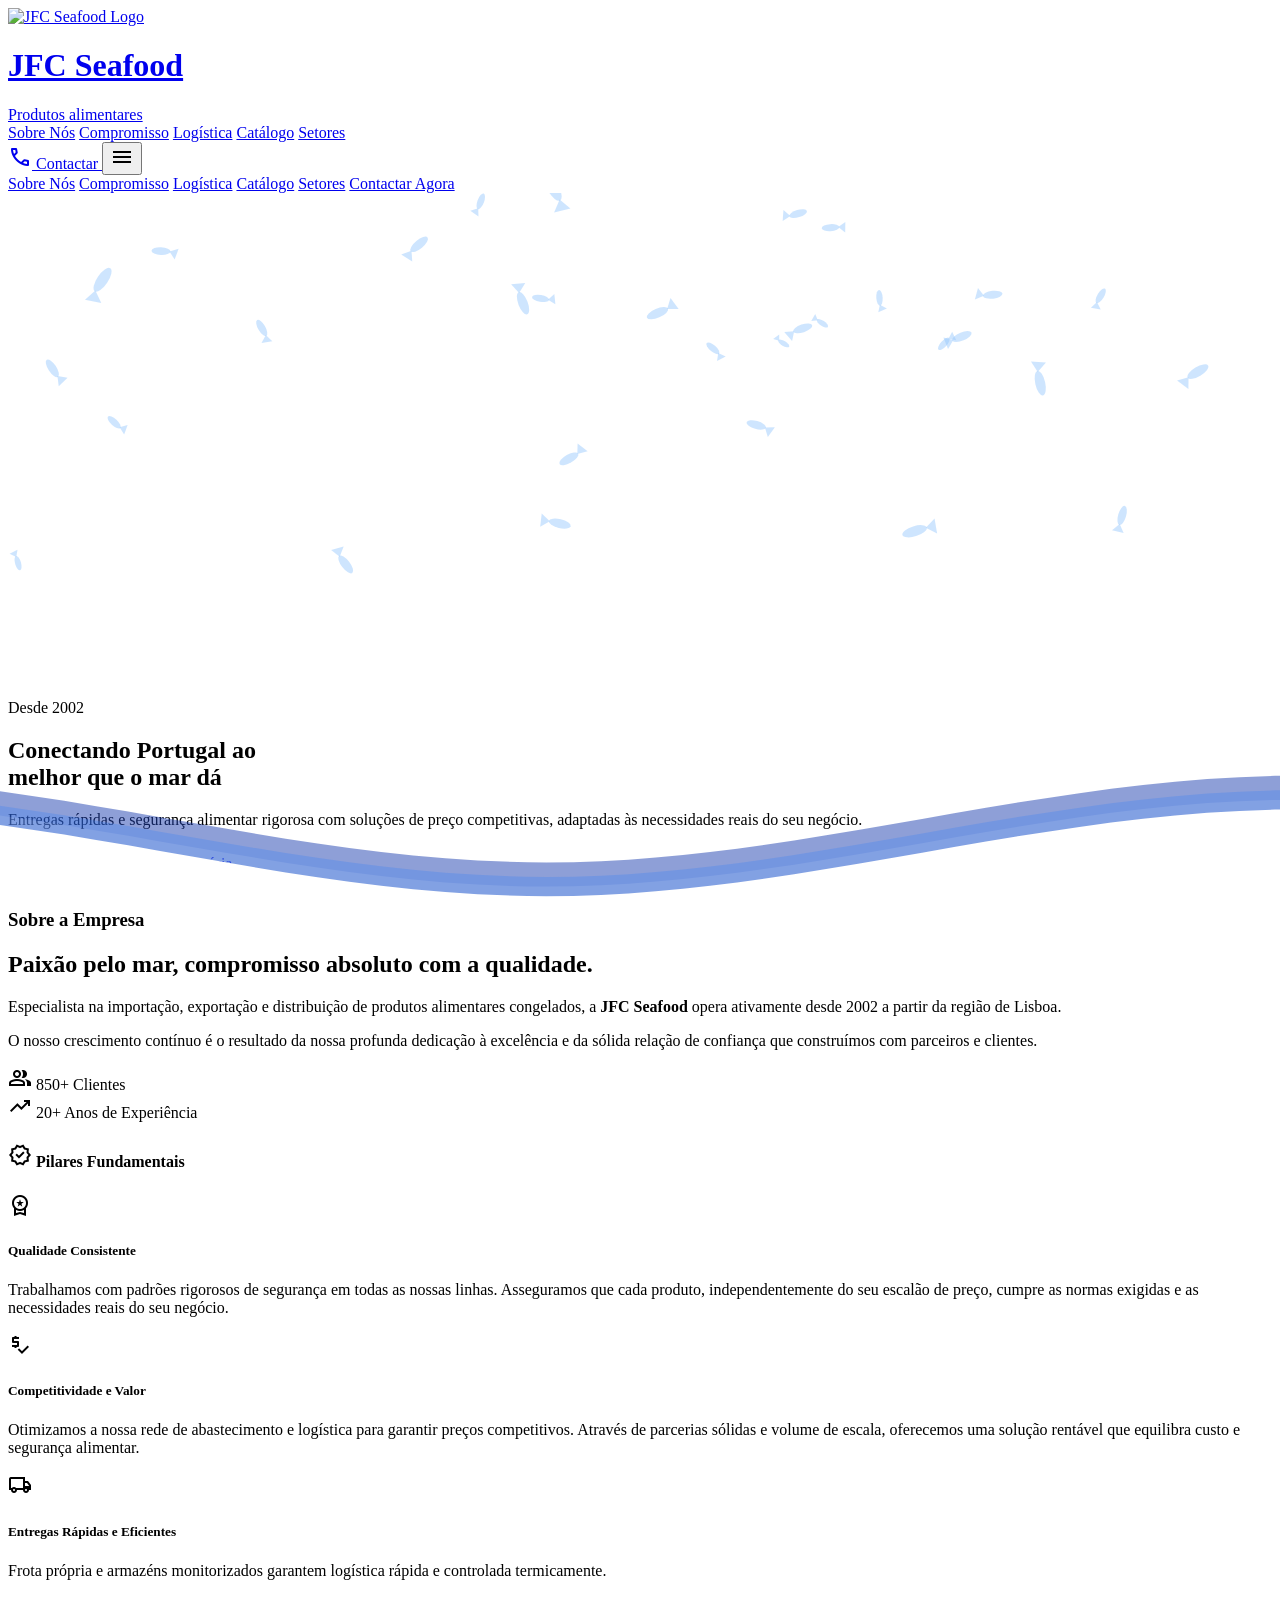
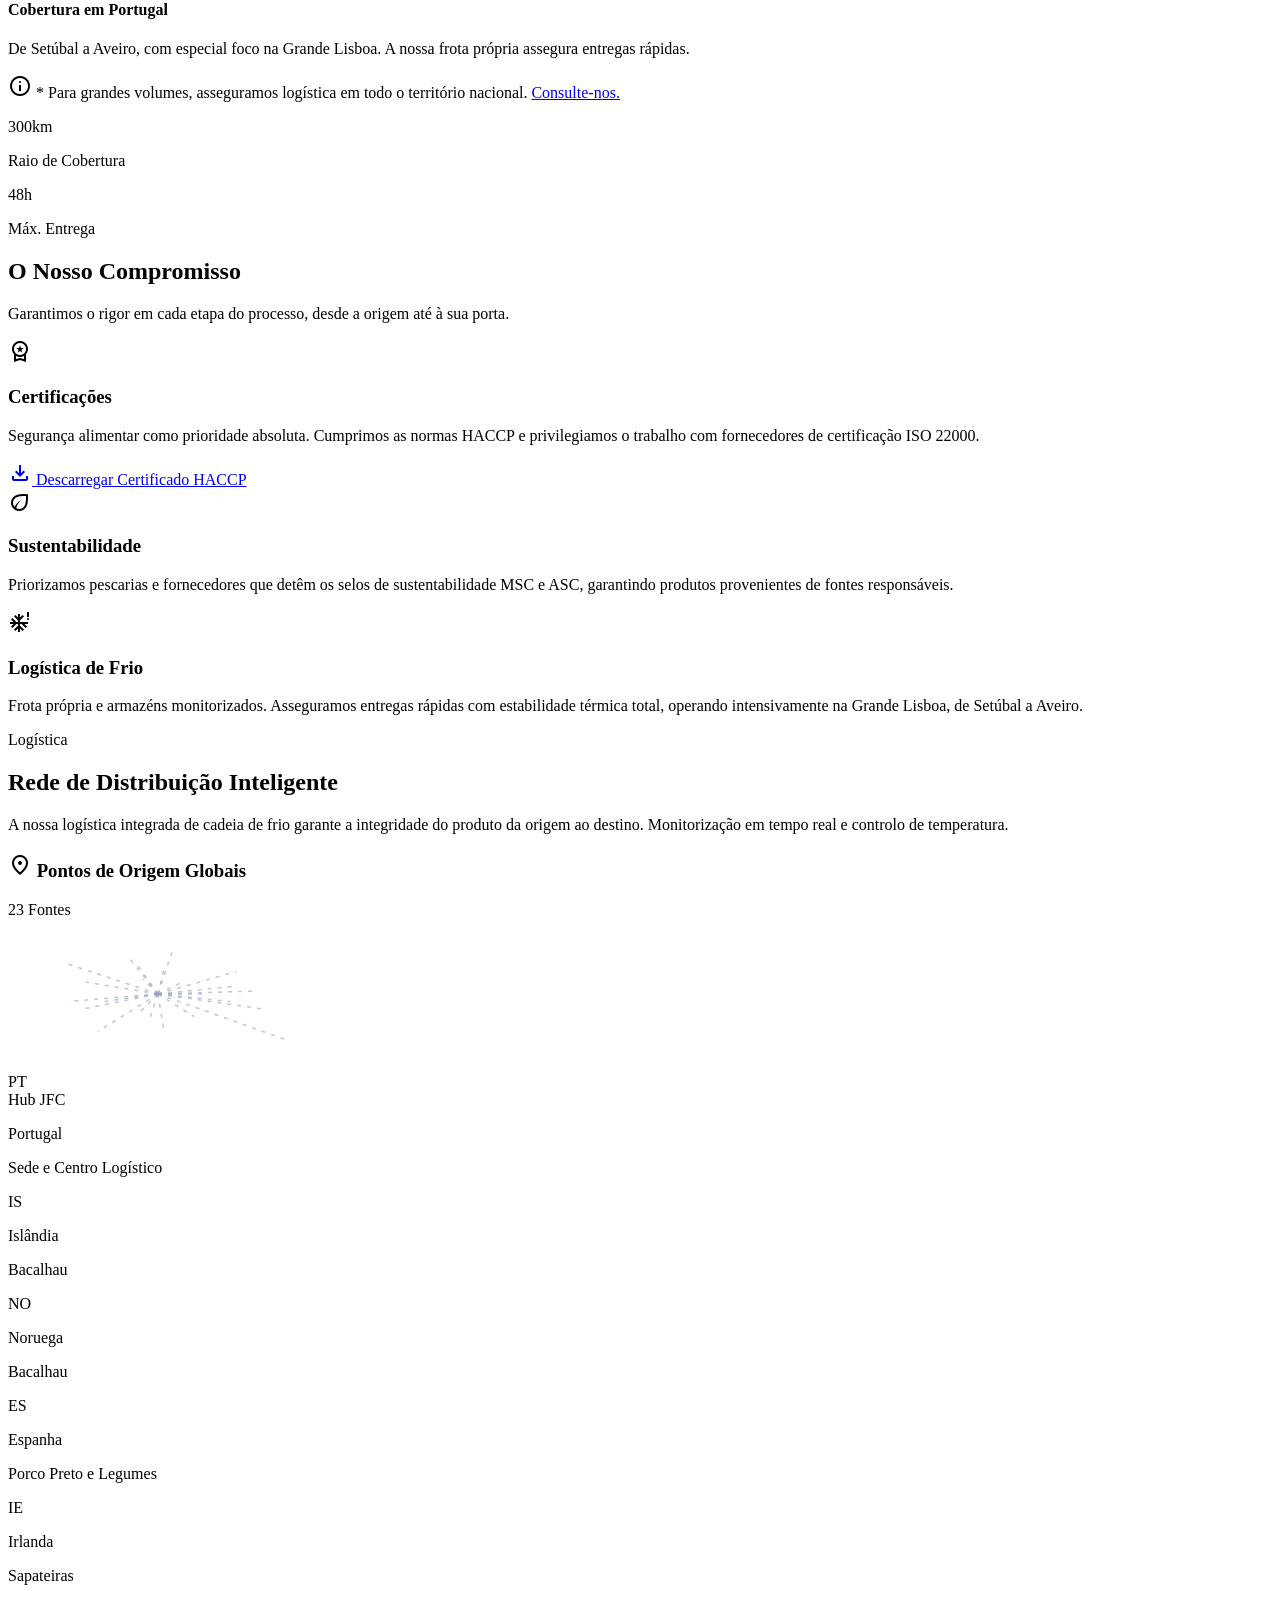
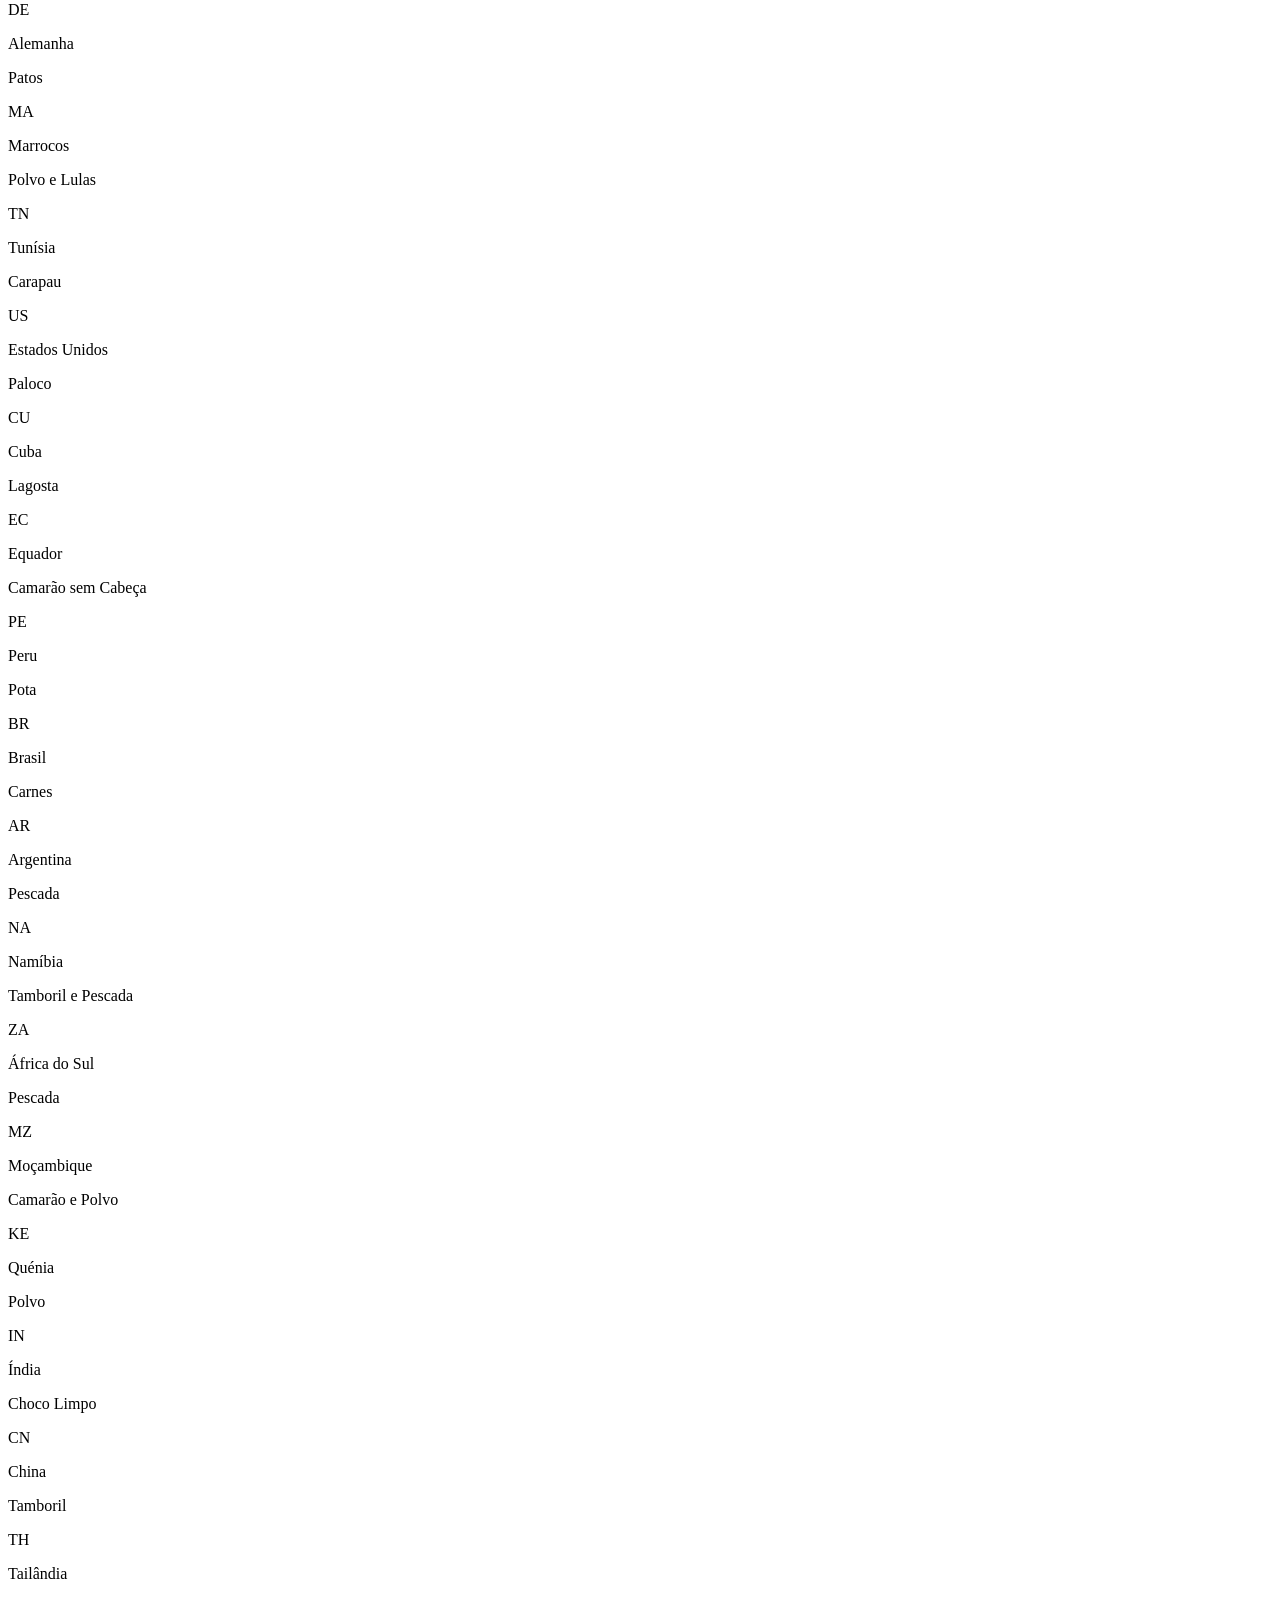
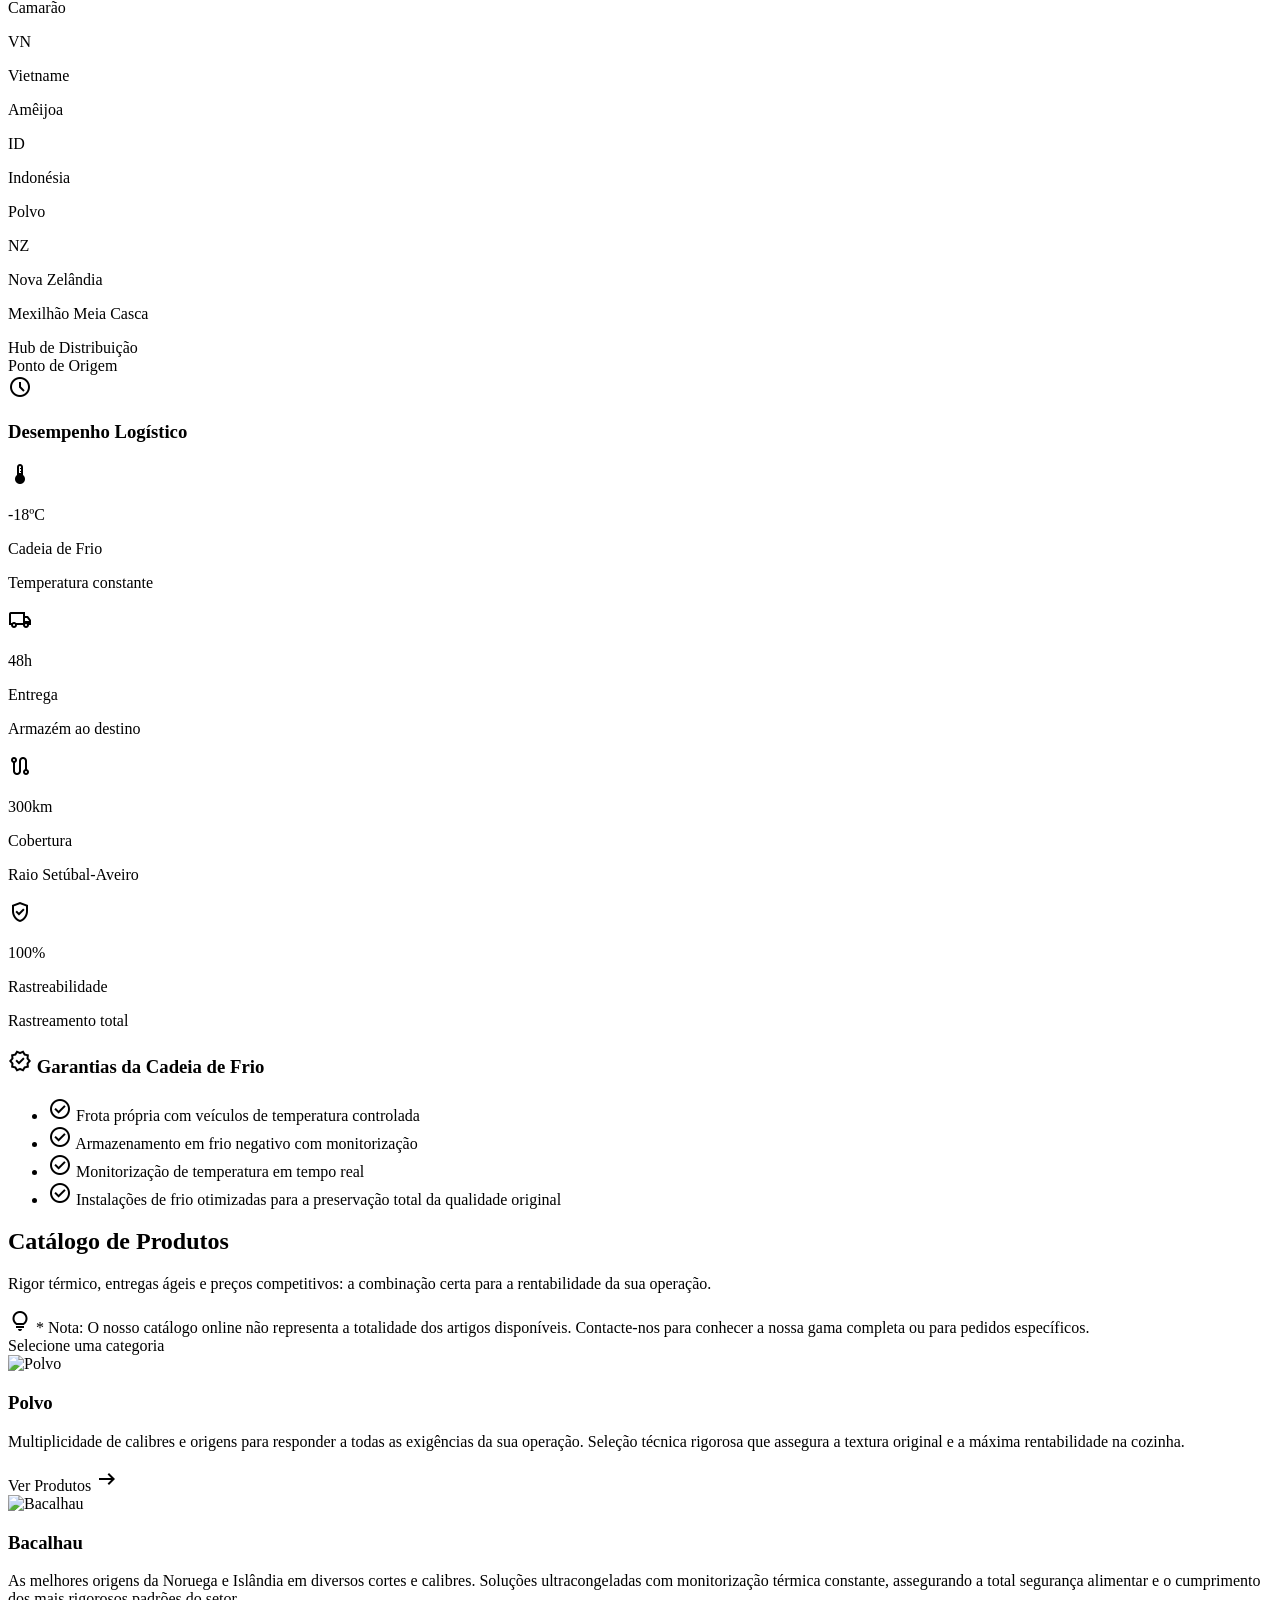
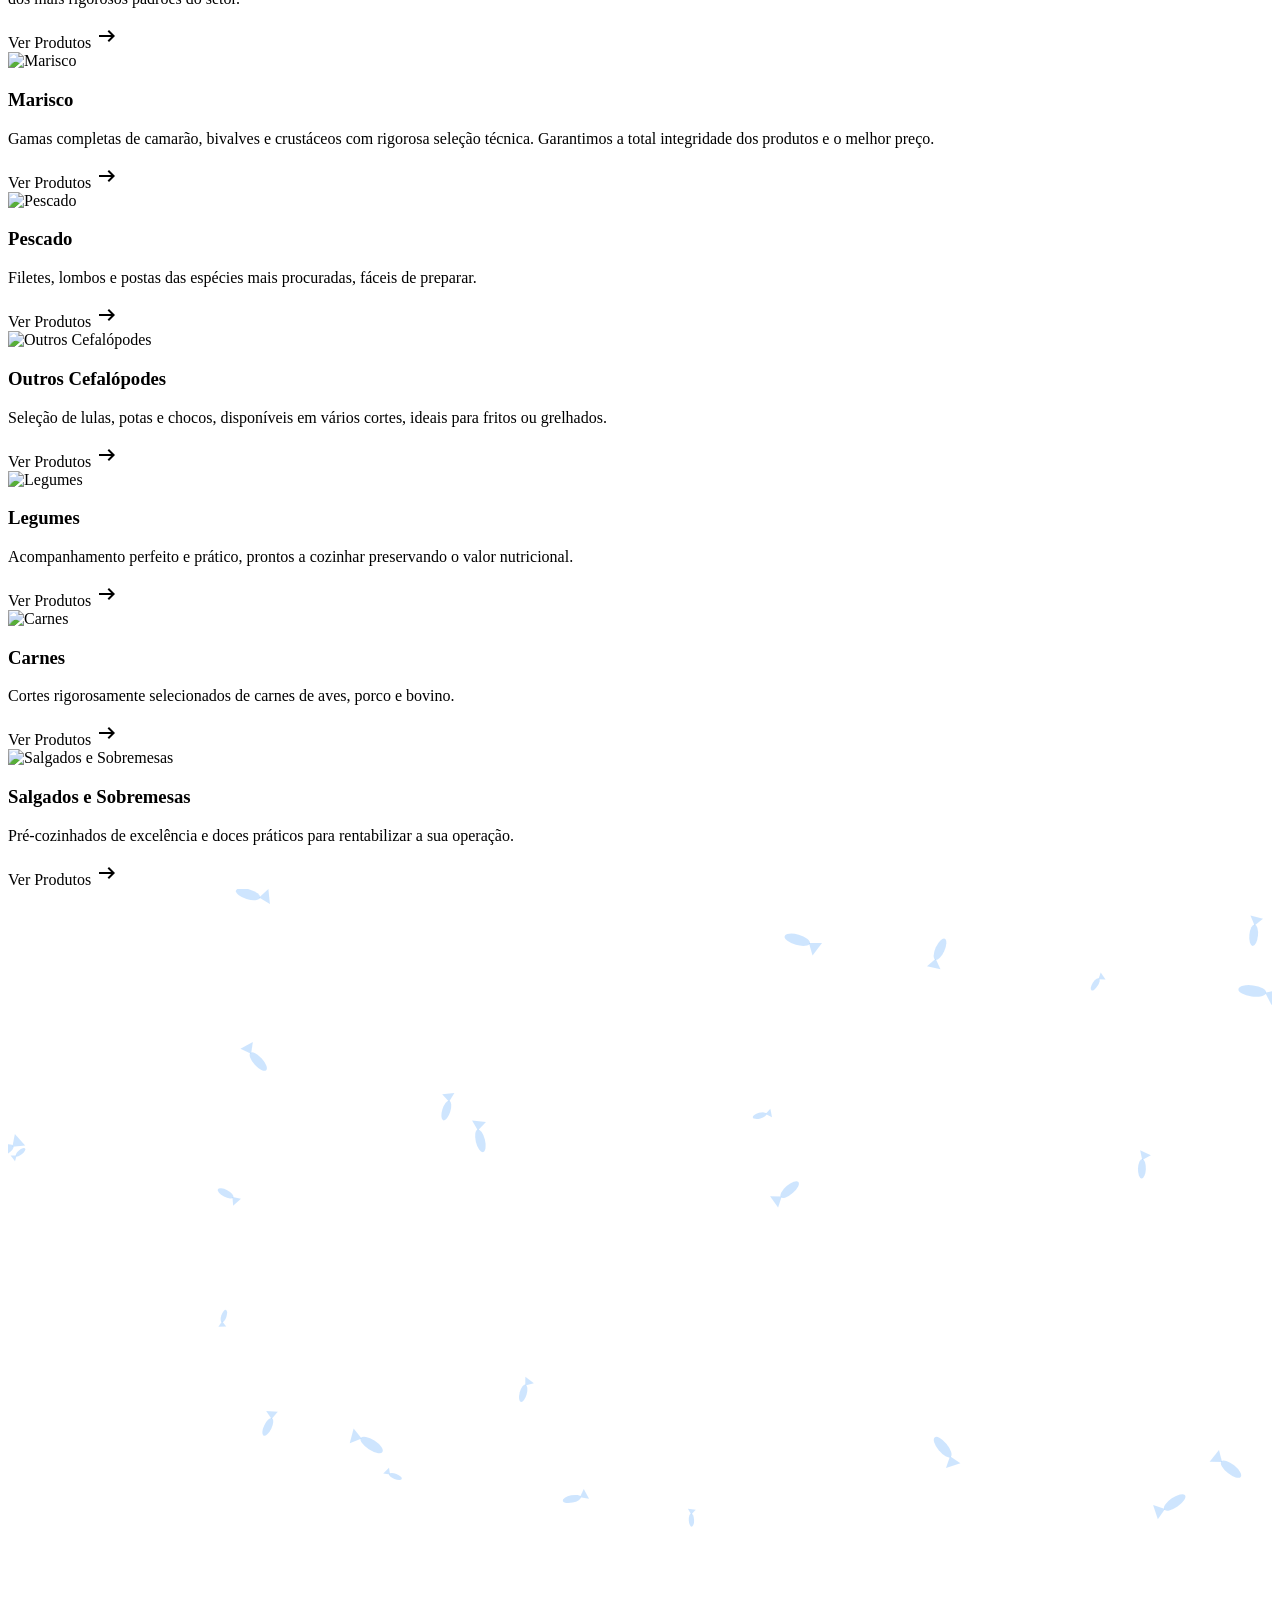
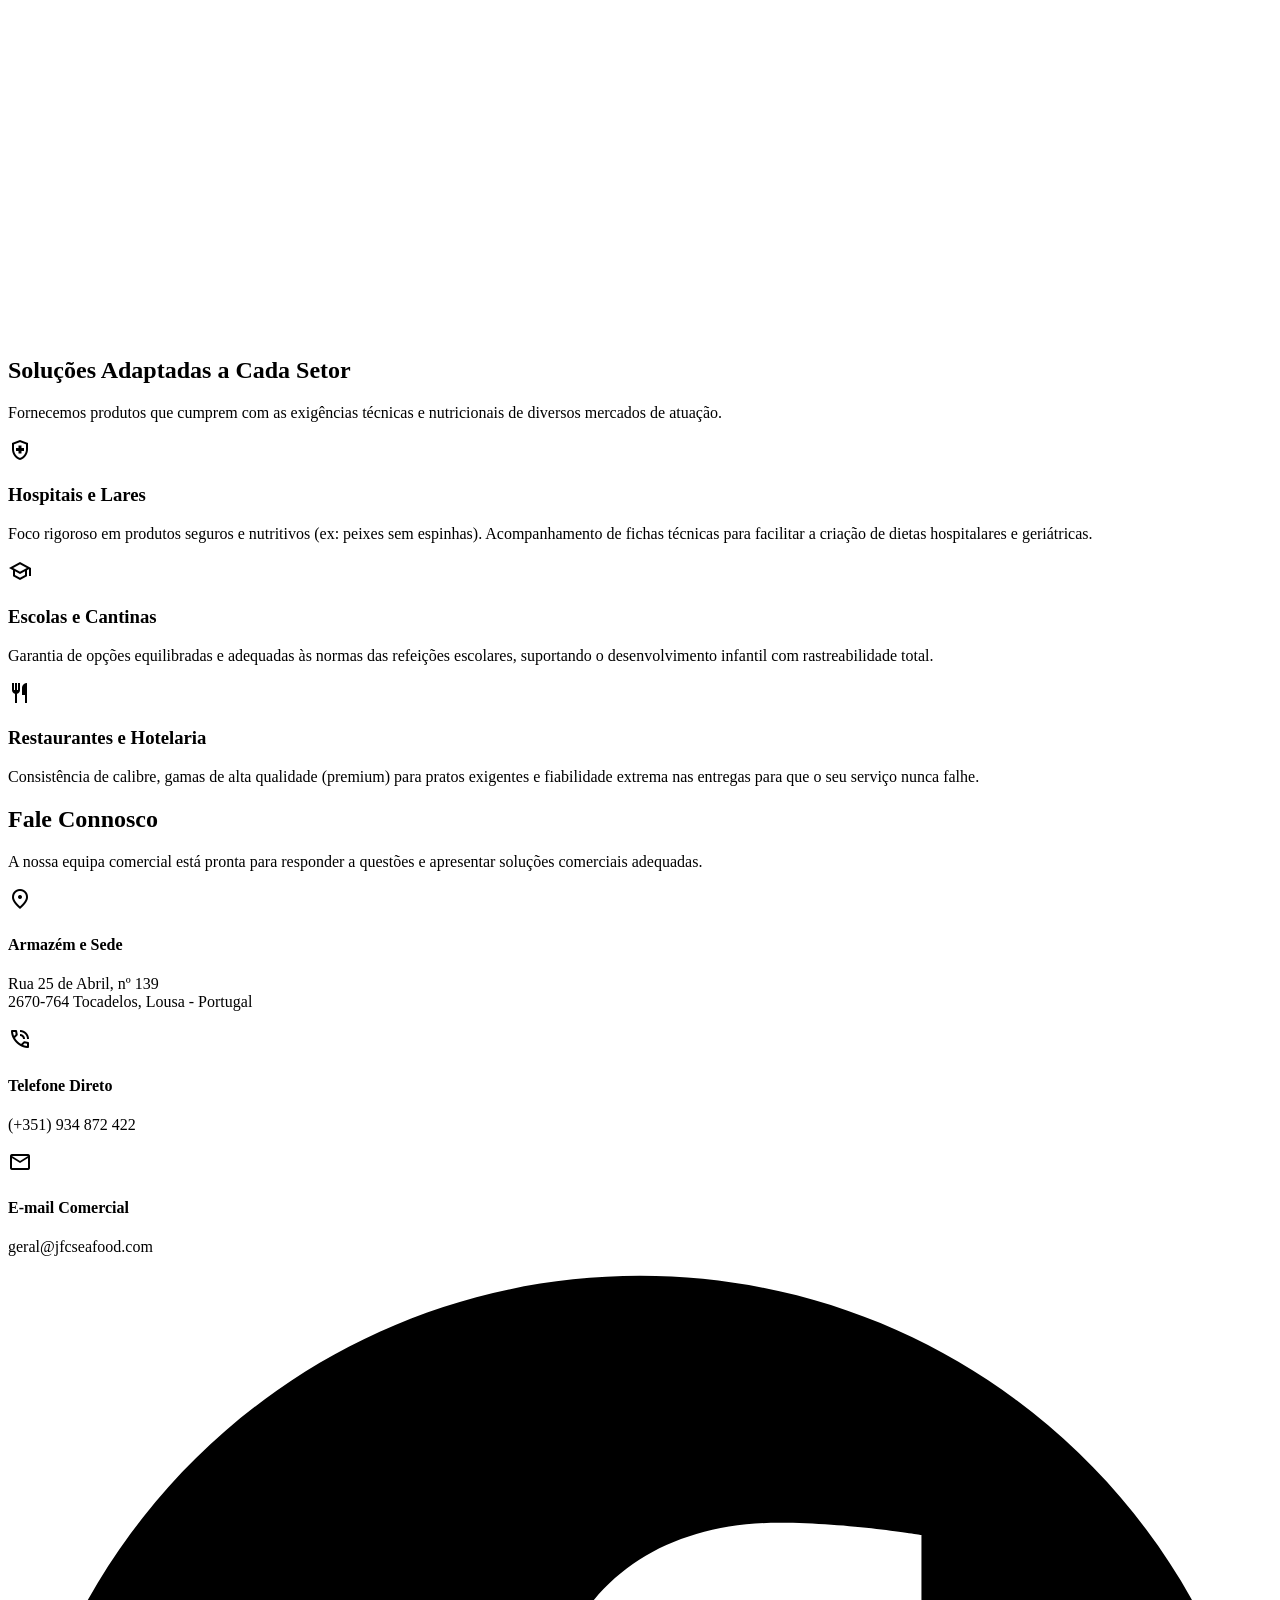
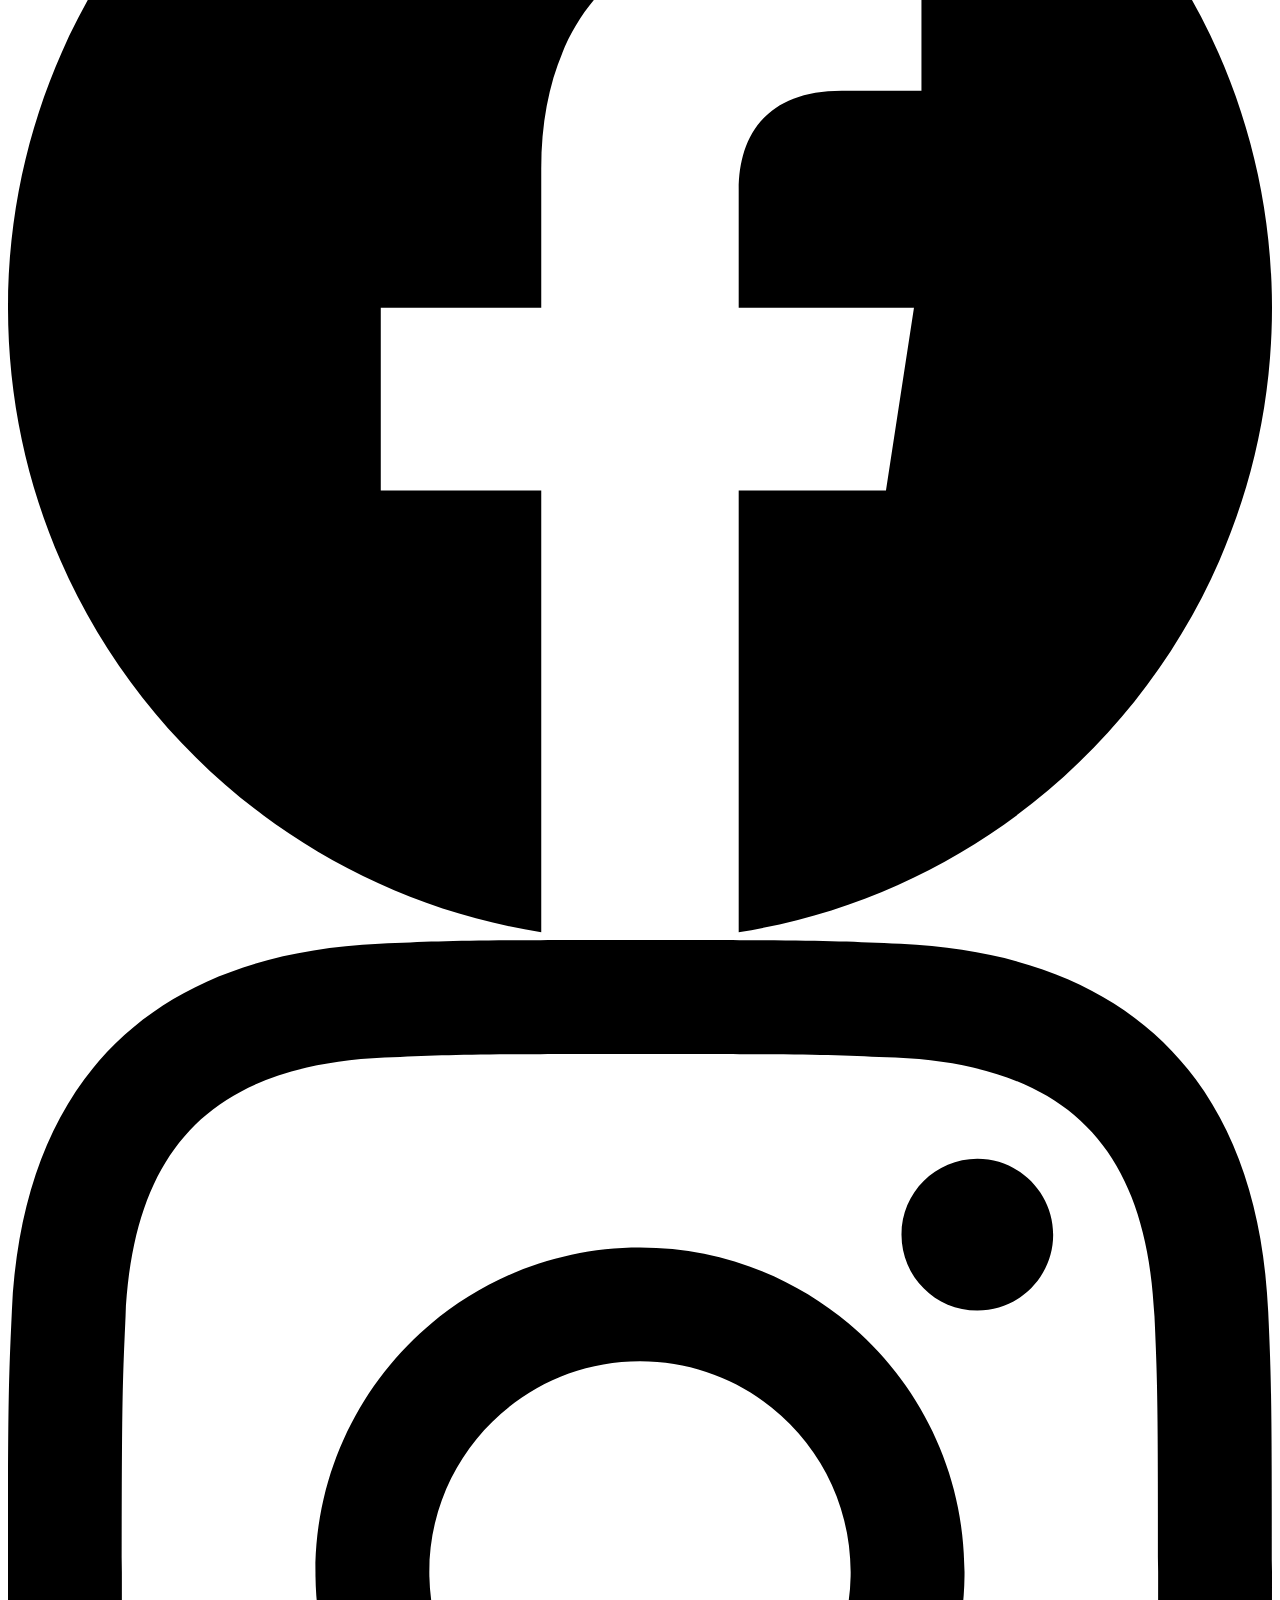
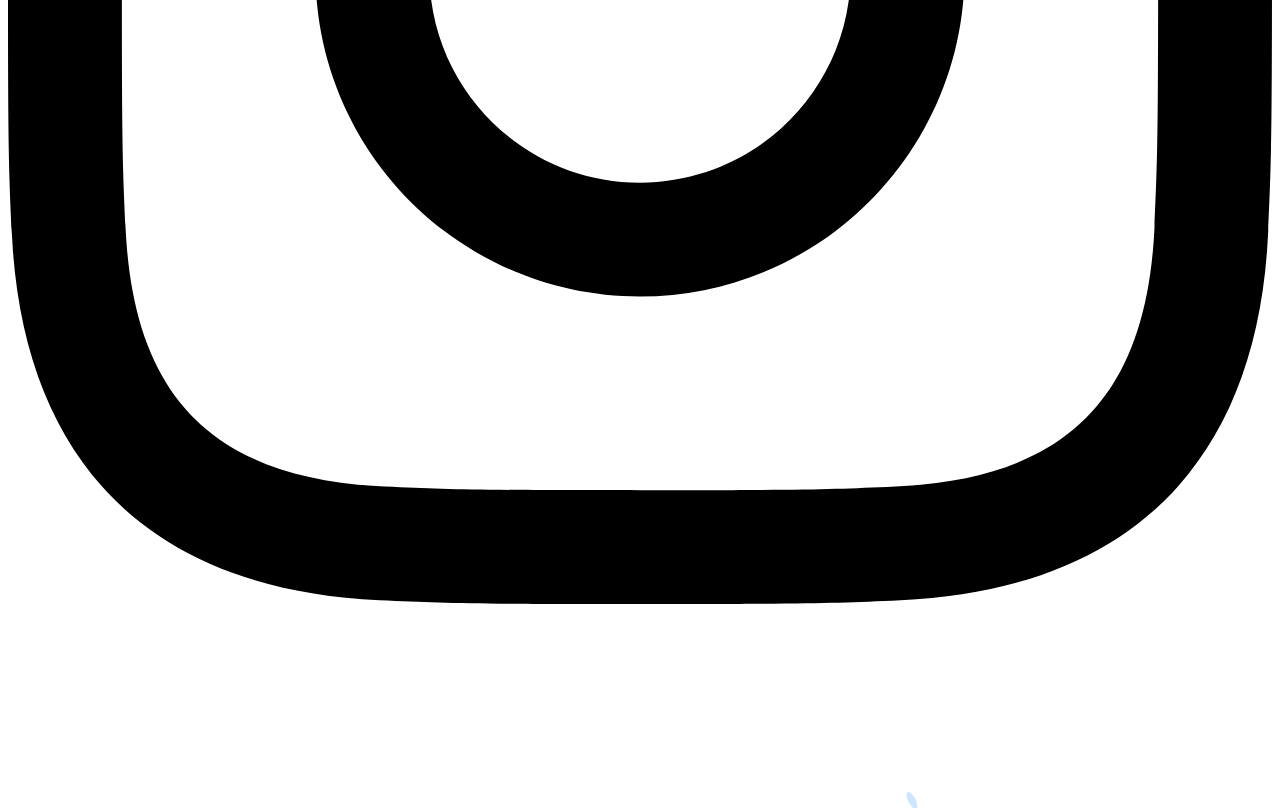
==== commit 1d6cbfeb: "Update index.html" ====
--- a/index.html
+++ b/index.html
@@ -321,14 +321,20 @@
 
             <div class="grid grid-cols-1 md:grid-cols-3 gap-8">
                 <!-- Card 1 -->
-                <div class="group bg-white rounded-2xl p-8 border border-slate-200 shadow-sm hover:shadow-xl hover:border-blue-200 hover:-translate-y-2 transition-all duration-300 cursor-default">
+                <div class="group bg-white rounded-2xl p-8 border border-slate-200 shadow-sm hover:shadow-xl hover:border-blue-200 hover:-translate-y-2 transition-all duration-300 flex flex-col">
                     <div class="w-14 h-14 rounded-full bg-blue-50 text-primary flex items-center justify-center mb-6 border border-blue-100 group-hover:bg-primary group-hover:text-white group-hover:scale-110 group-hover:-rotate-6 transition-all duration-300 shadow-sm">
                         <span class="material-symbols-outlined text-2xl">workspace_premium</span>
                     </div>
                     <h3 class="text-xl font-bold text-slate-900 mb-3 group-hover:text-primary transition-colors duration-300">Certificações</h3>
-                    <p class="text-slate-600 text-sm leading-relaxed group-hover:text-slate-700 transition-colors duration-300">
+                    <p class="text-slate-600 text-sm leading-relaxed group-hover:text-slate-700 transition-colors duration-300 flex-grow">
                         Segurança alimentar como prioridade absoluta. Cumprimos as normas HACCP e privilegiamos o trabalho com fornecedores de certificação ISO 22000.
                     </p>
+                    <div class="mt-5 pt-5 border-t border-slate-100">
+                        <a href="Declaracao HACCP JFC SEAFOOD.pdf" target="_blank" download class="inline-flex items-center gap-2 text-sm font-bold text-primary hover:text-blue-700 transition-colors group/btn">
+                            <span class="material-symbols-outlined text-[18px] group-hover/btn:-translate-y-1 transition-transform duration-300">download</span>
+                            Descarregar Certificado HACCP
+                        </a>
+                    </div>
                 </div>
                 
                 <!-- Card 2 -->
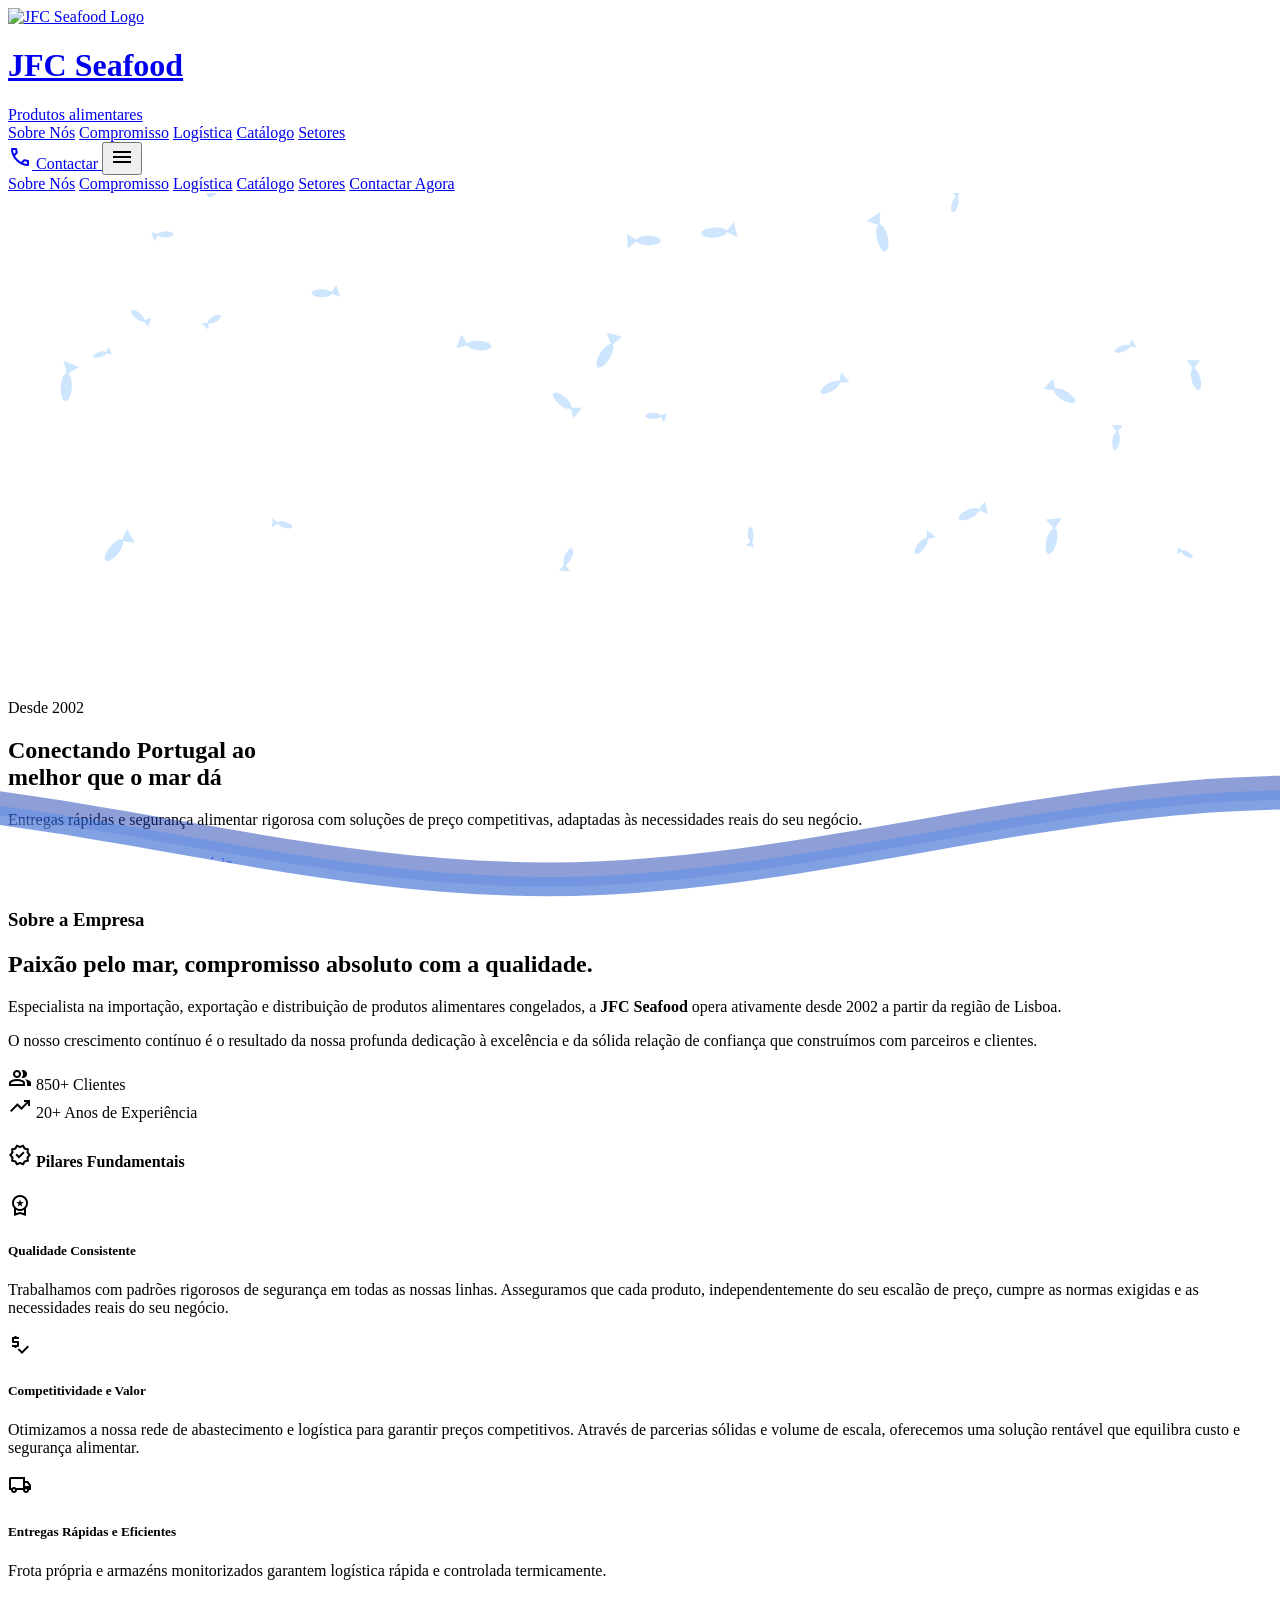
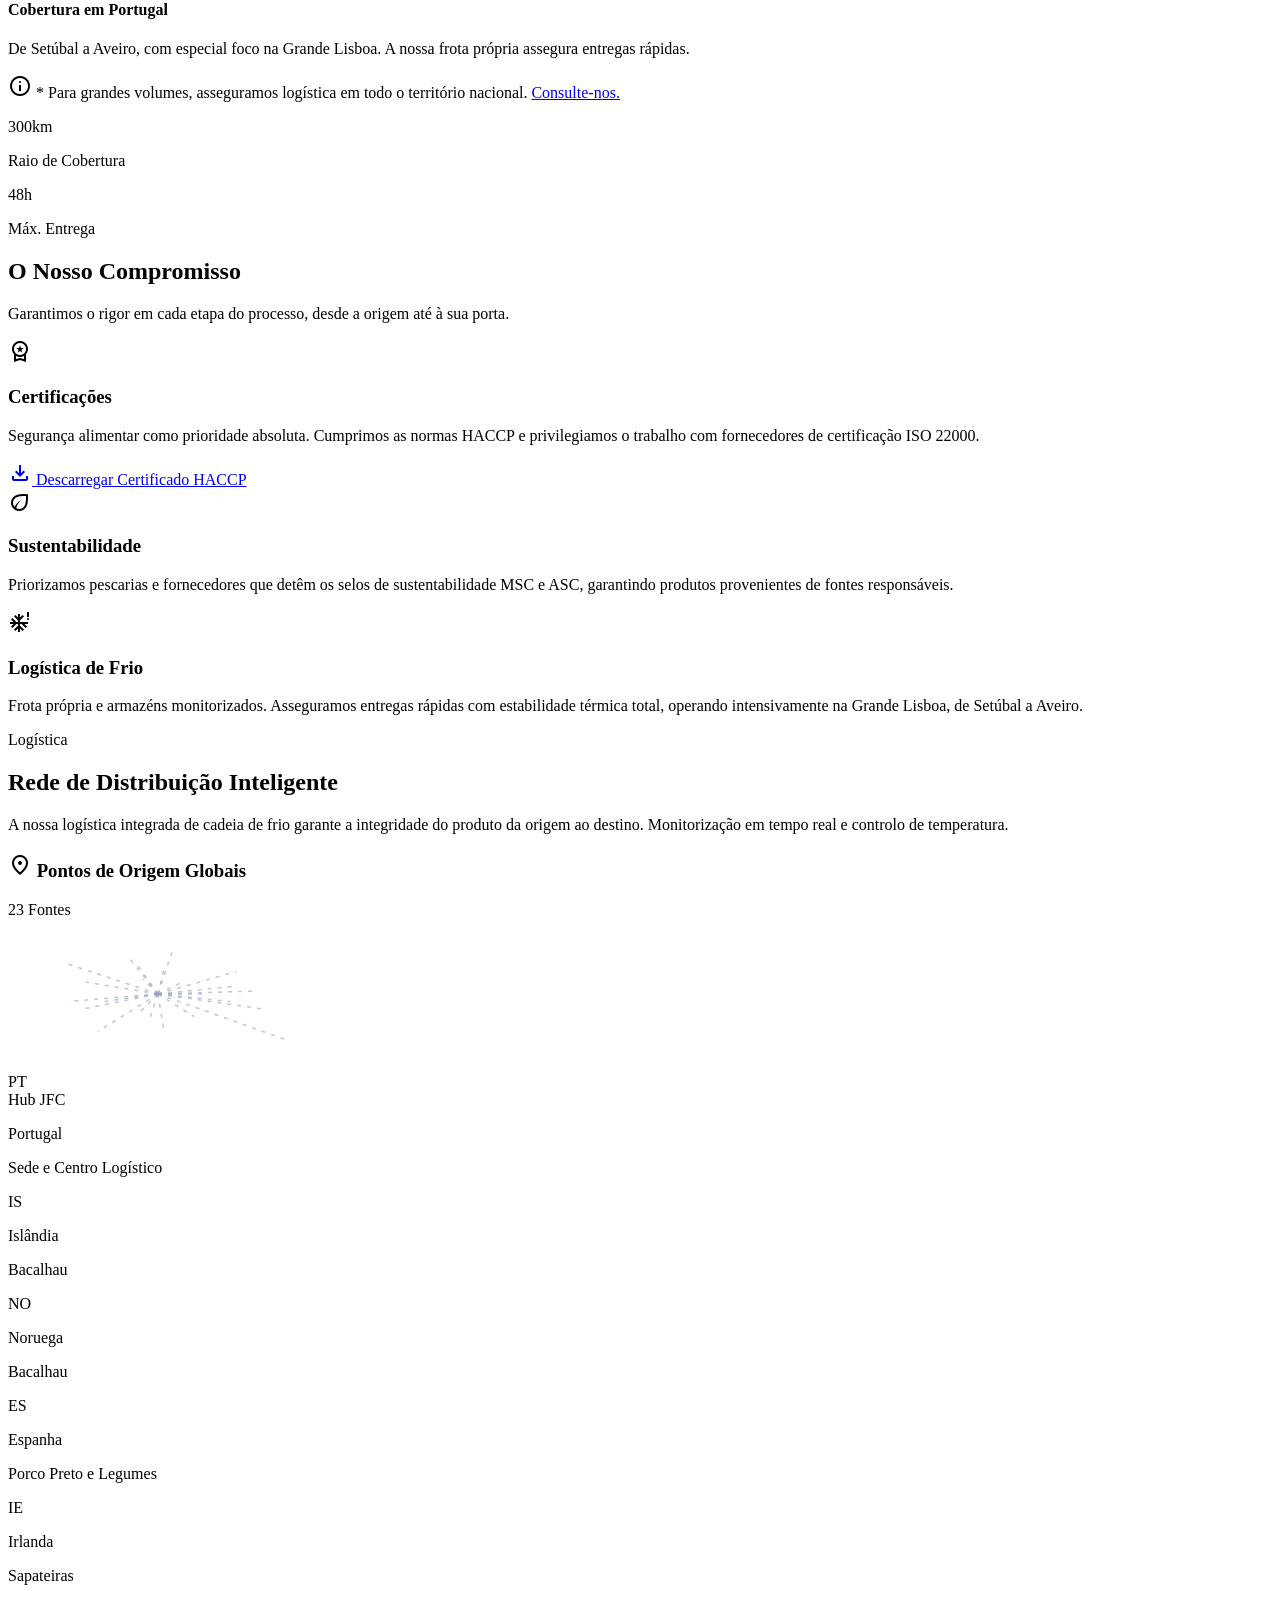
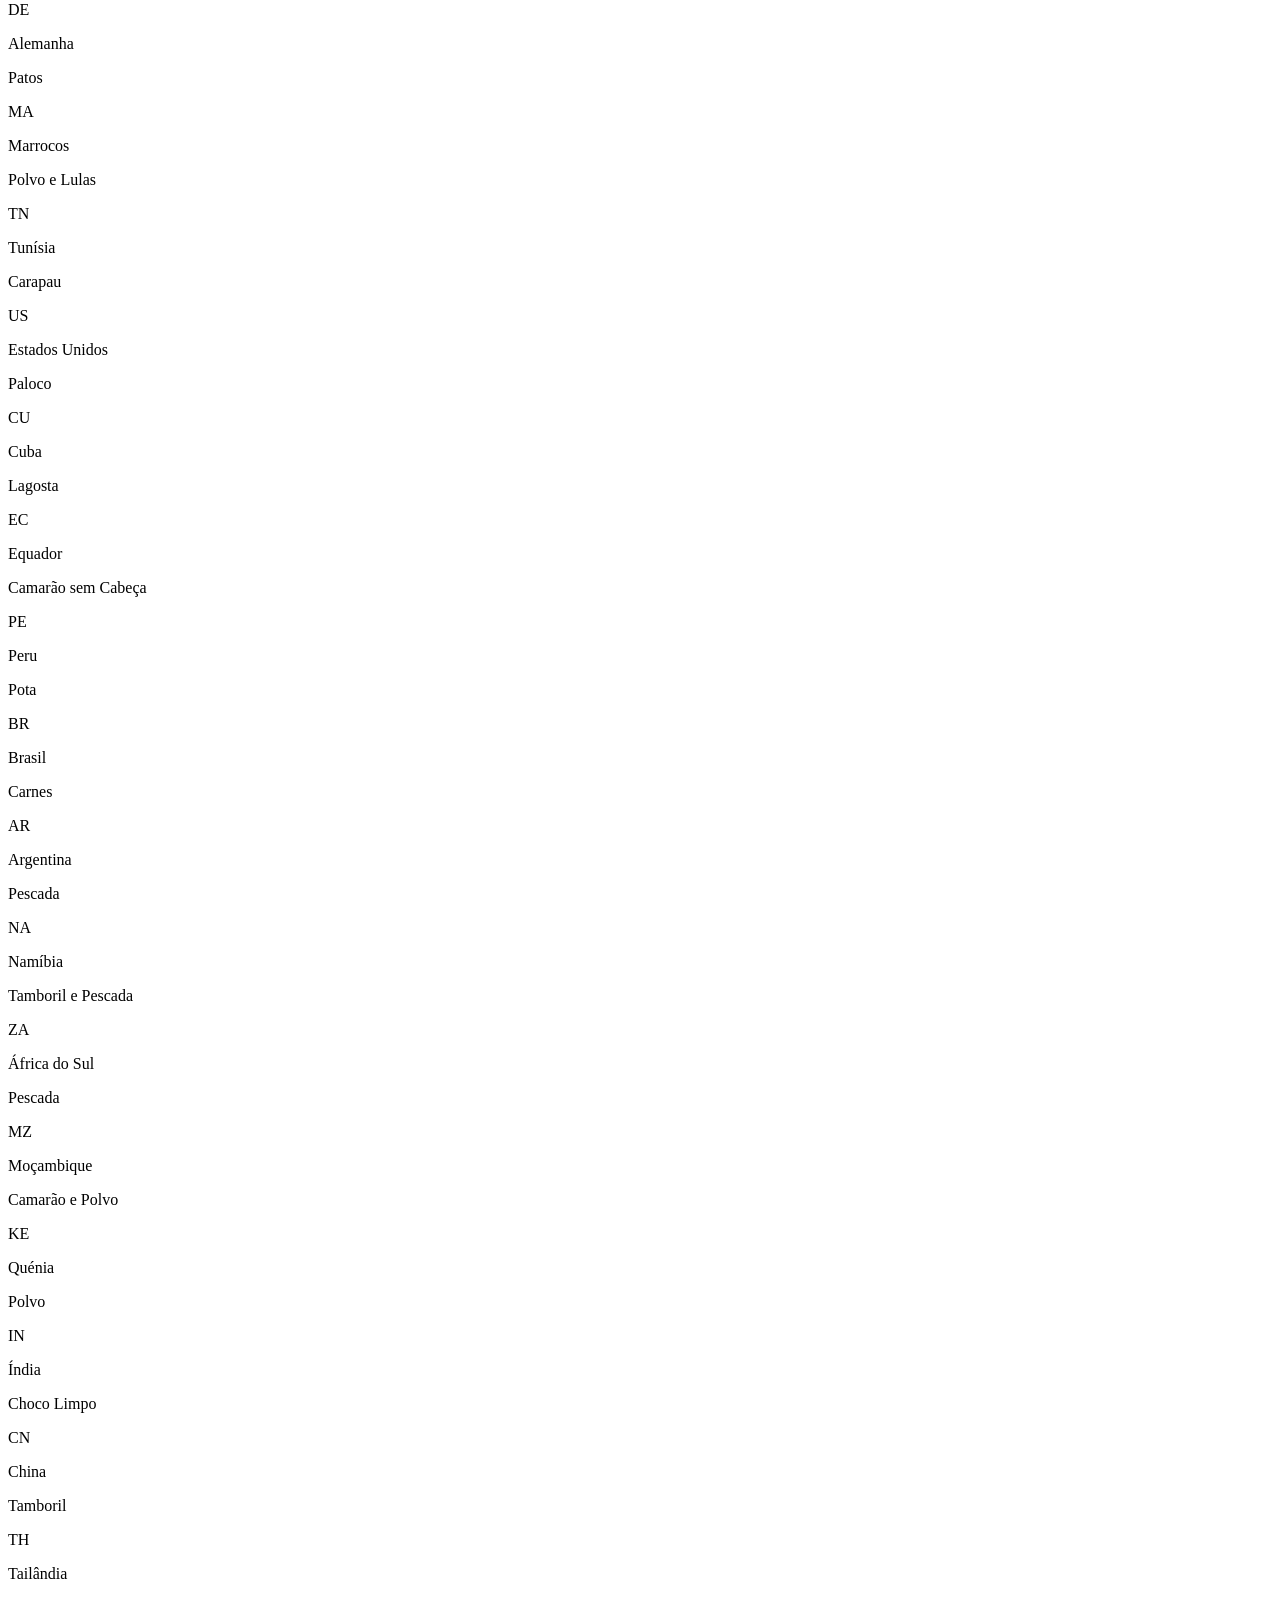
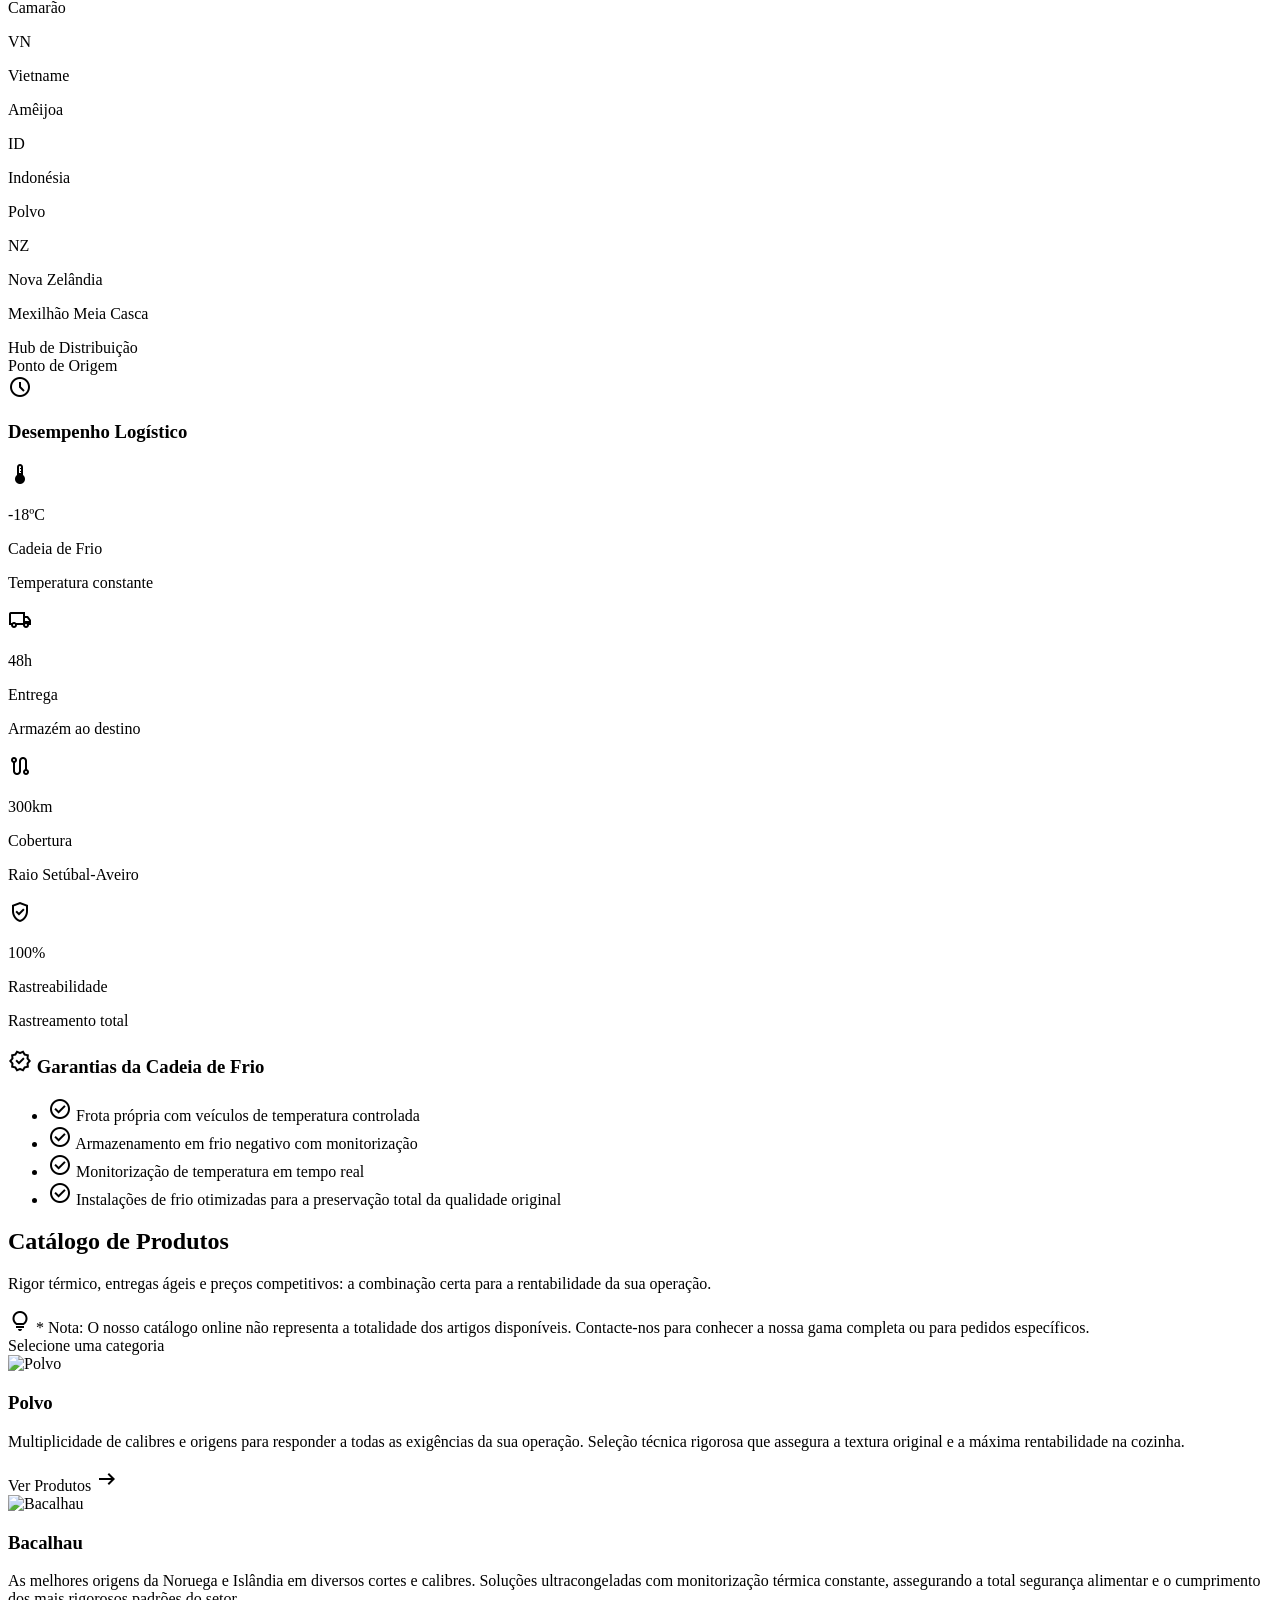
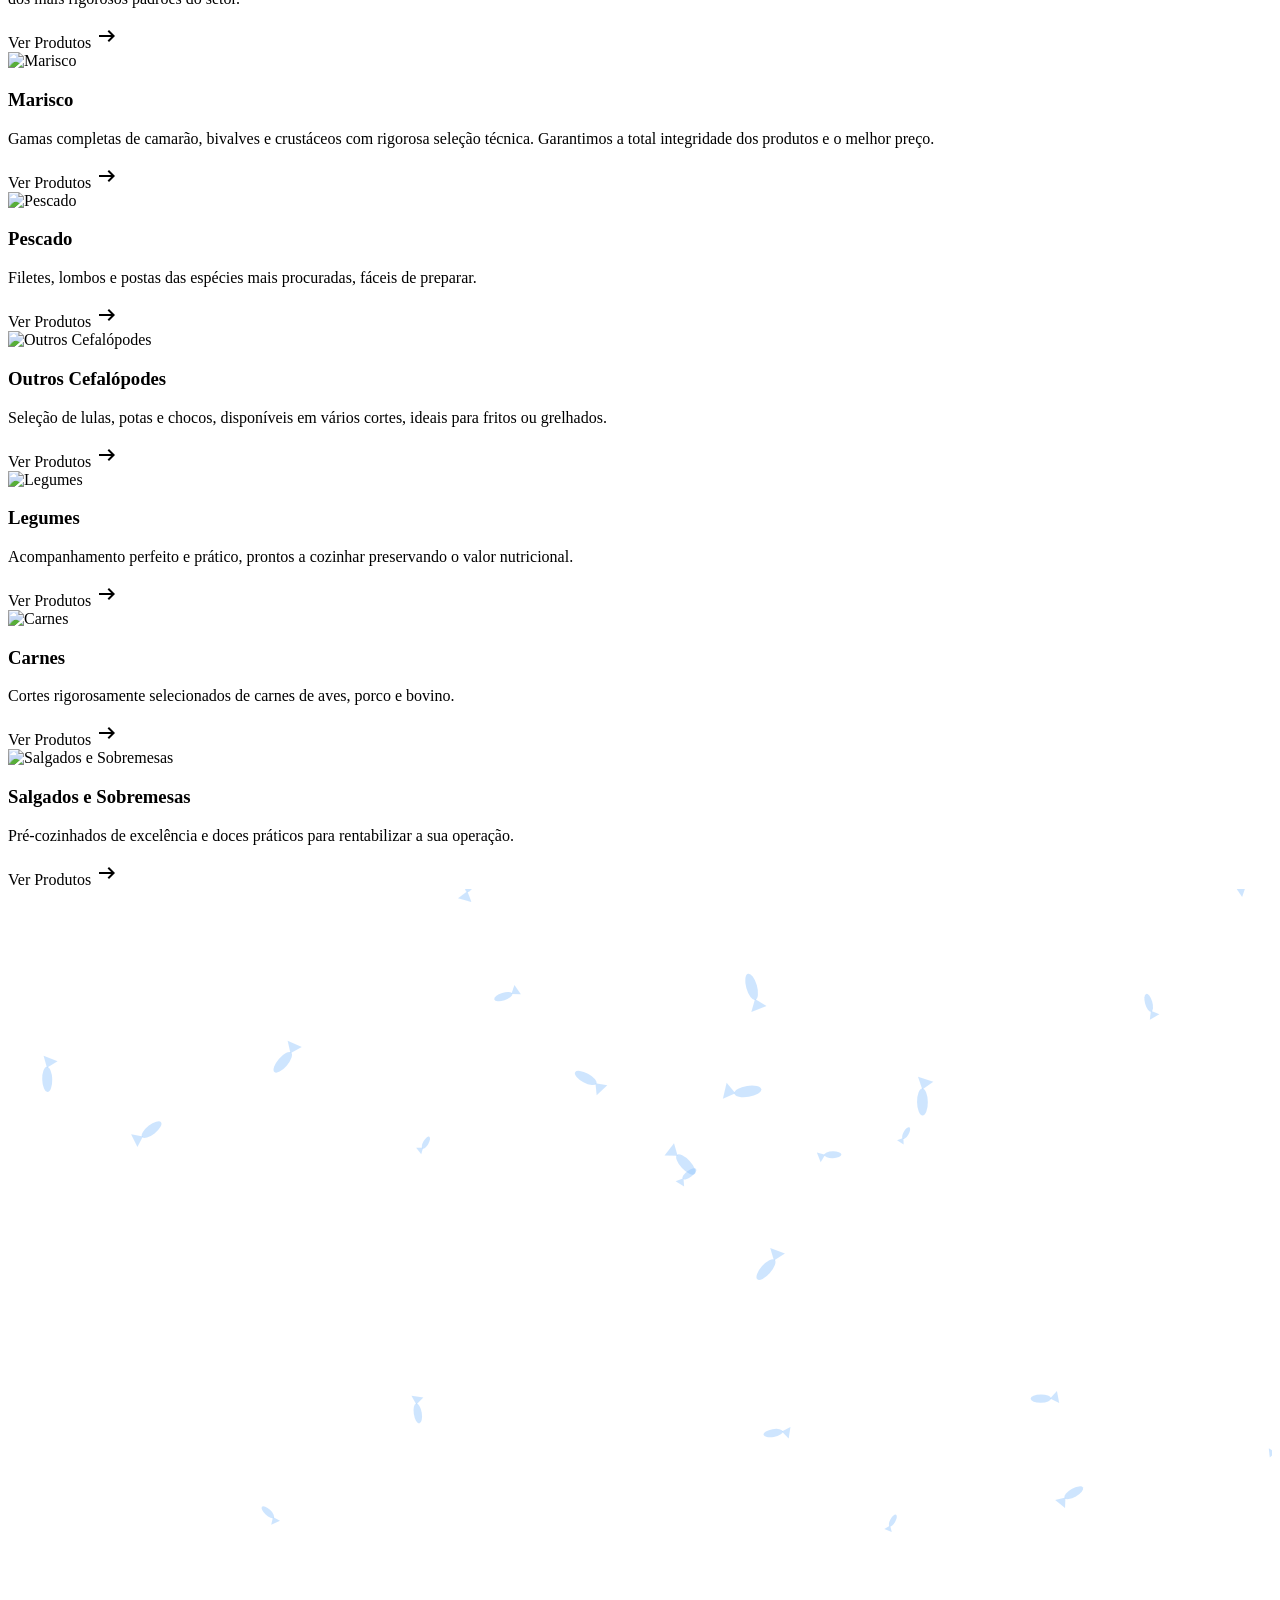
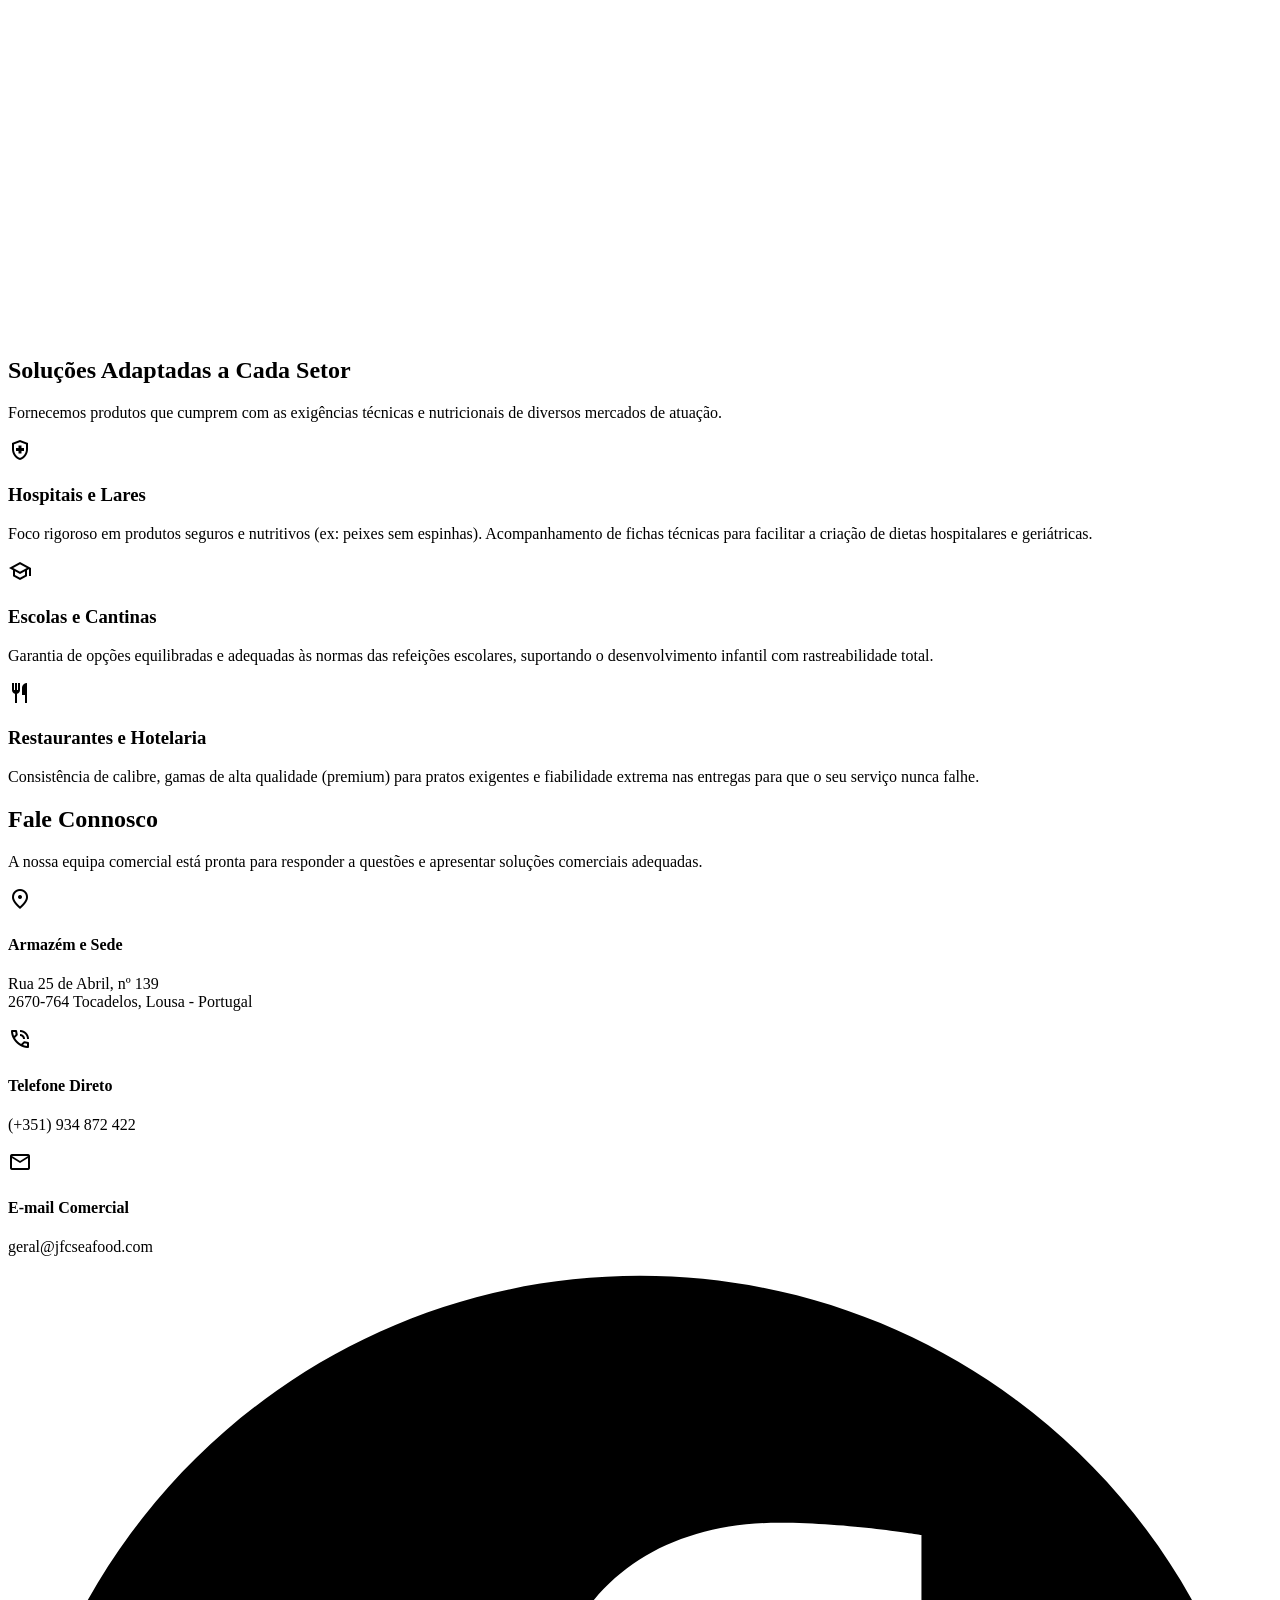
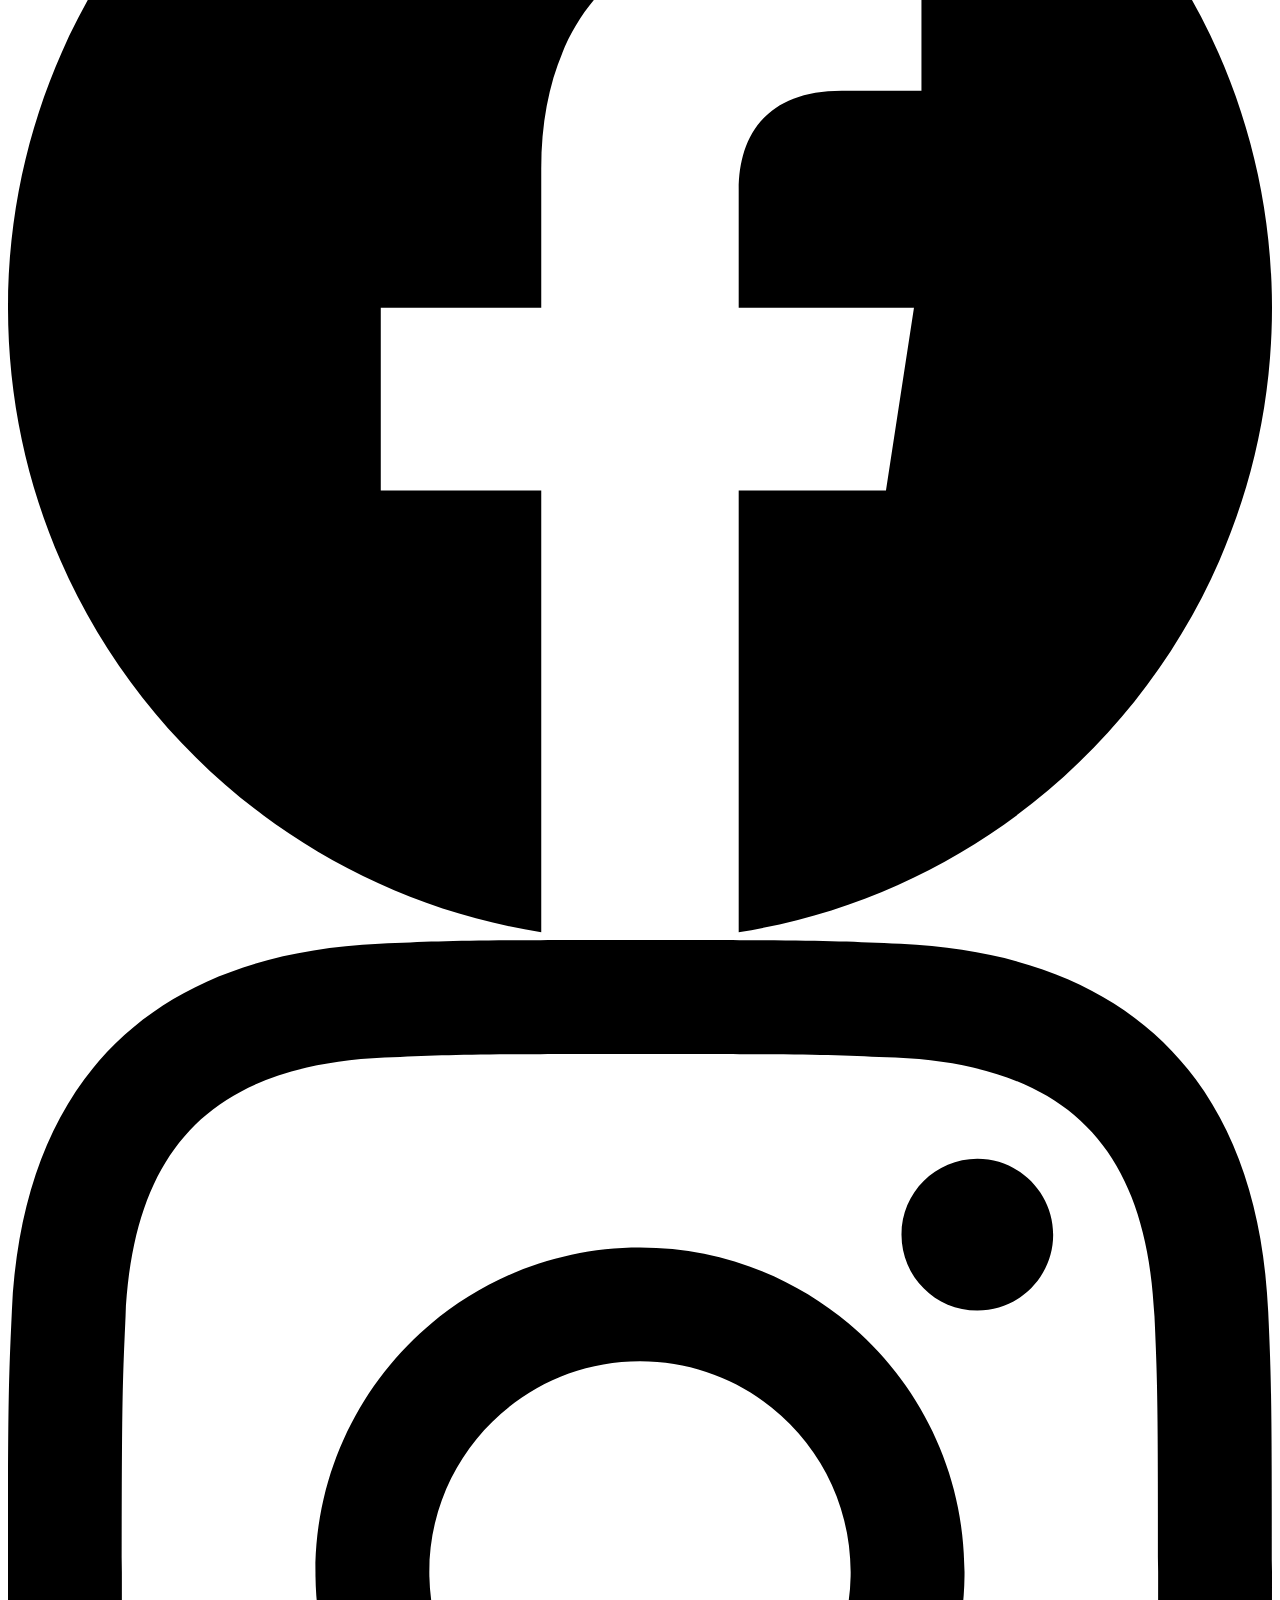
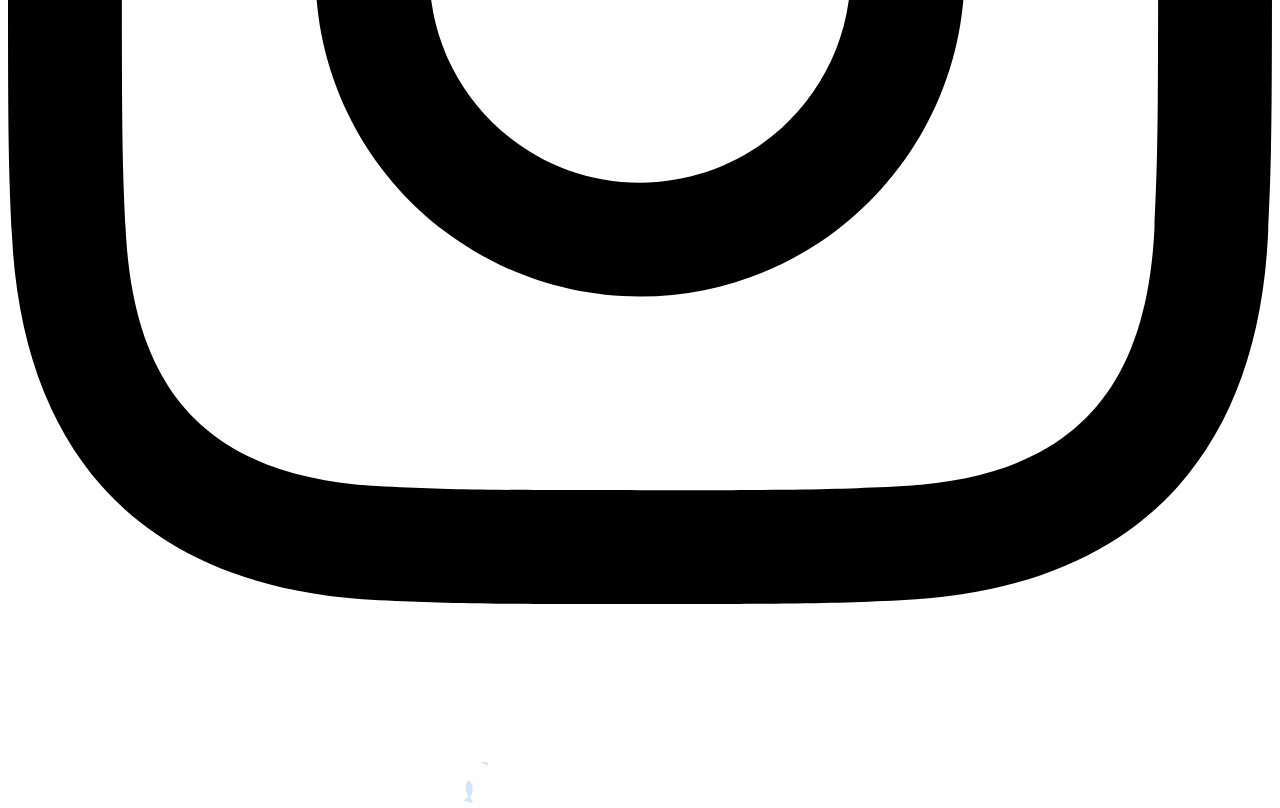
==== commit 21c2341e: "Update index.html" ====
--- a/index.html
+++ b/index.html
@@ -330,7 +330,7 @@
                         Segurança alimentar como prioridade absoluta. Cumprimos as normas HACCP e privilegiamos o trabalho com fornecedores de certificação ISO 22000.
                     </p>
                     <div class="mt-5 pt-5 border-t border-slate-100">
-                        <a href="Declaracao HACCP JFC SEAFOOD.pdf" target="_blank" download class="inline-flex items-center gap-2 text-sm font-bold text-primary hover:text-blue-700 transition-colors group/btn">
+                        <a href="HACCP_JFC_SEAFOOD.pdf" target="_blank" download class="inline-flex items-center gap-2 text-sm font-bold text-primary hover:text-blue-700 transition-colors group/btn">
                             <span class="material-symbols-outlined text-[18px] group-hover/btn:-translate-y-1 transition-transform duration-300">download</span>
                             Descarregar Certificado HACCP
                         </a>
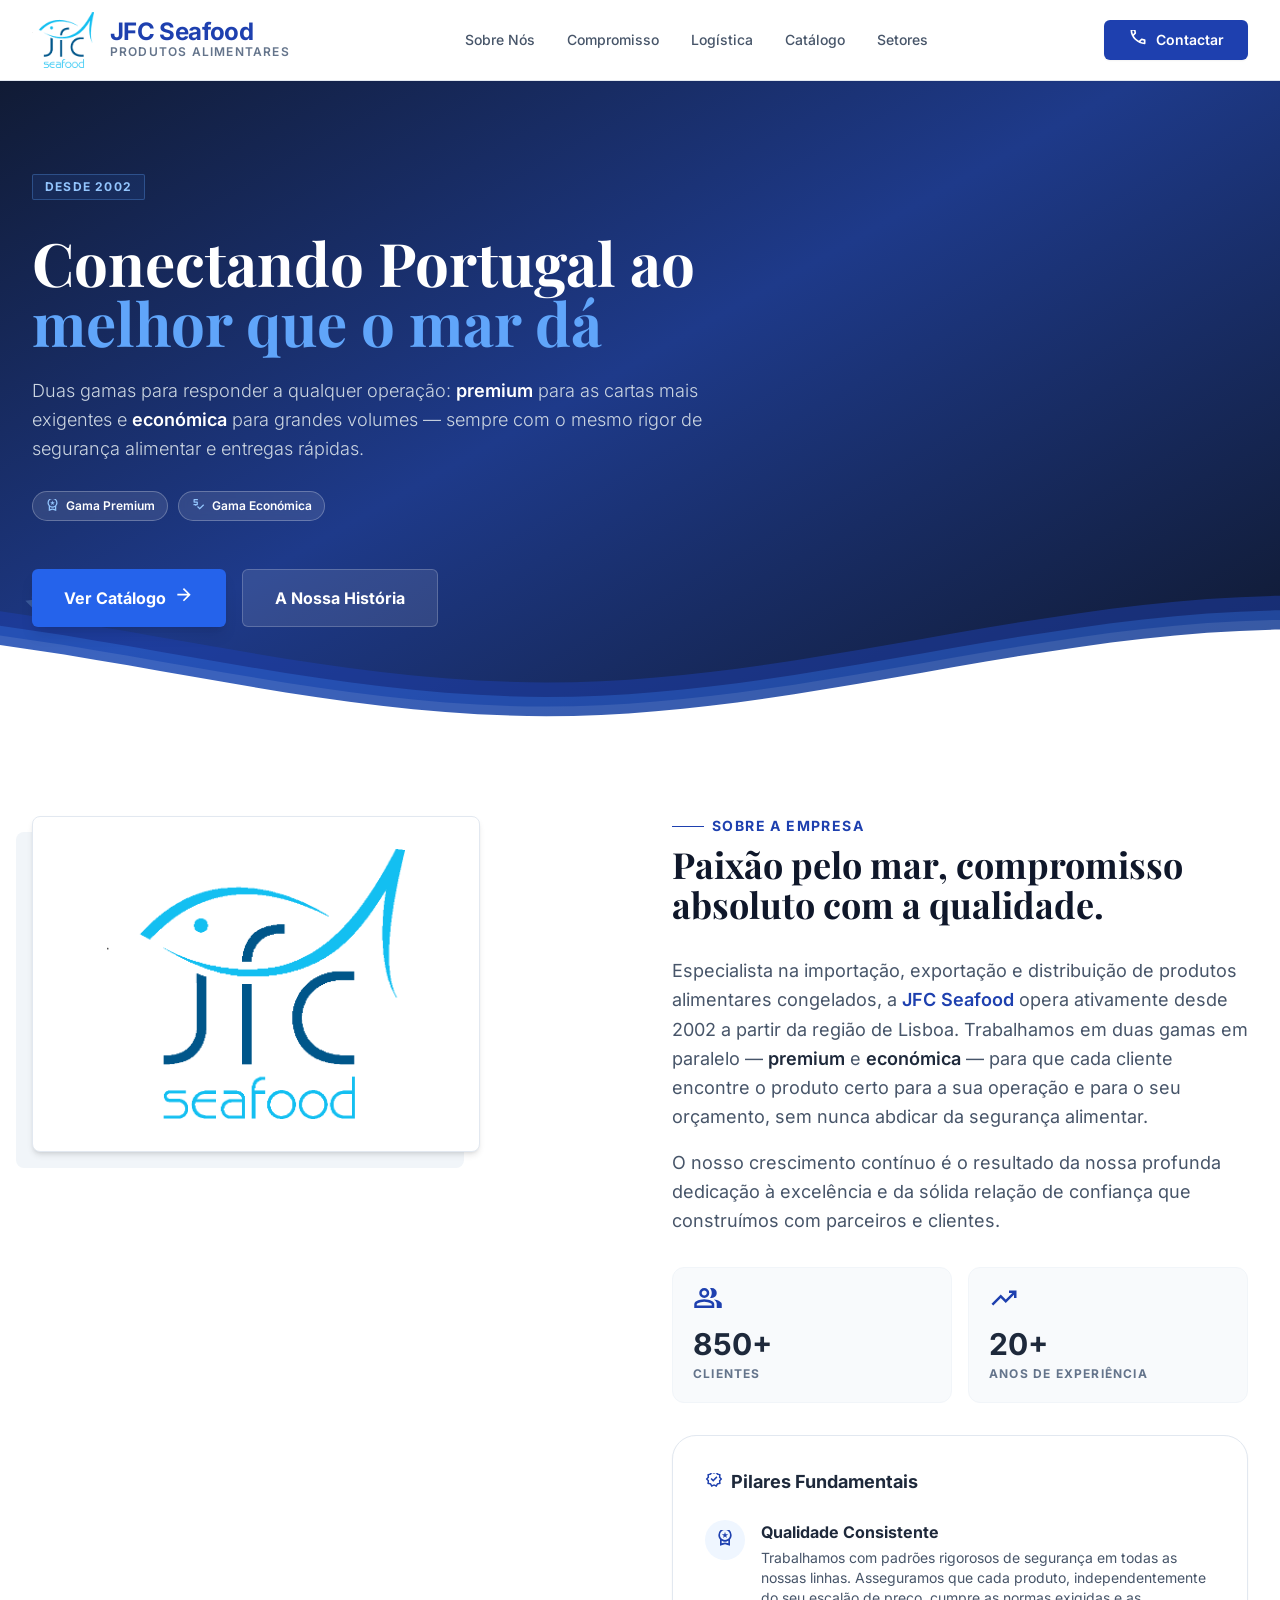
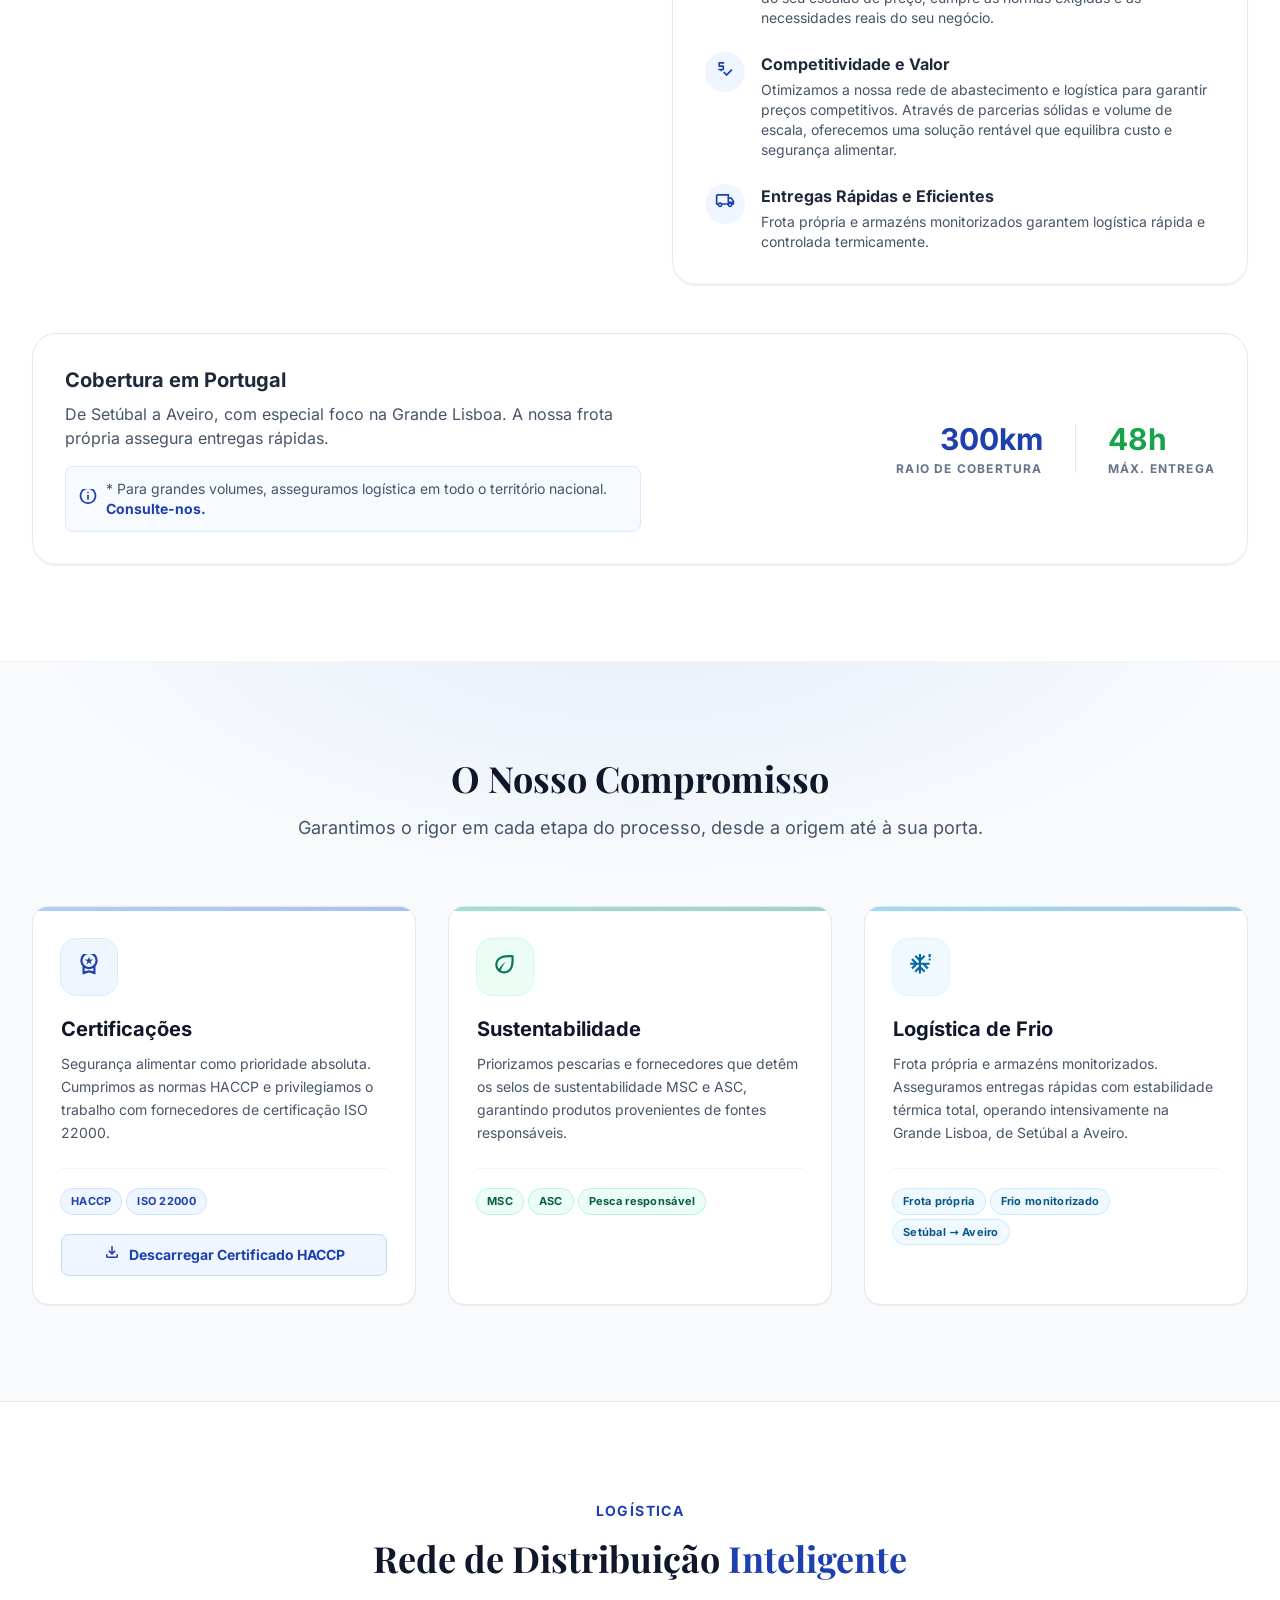
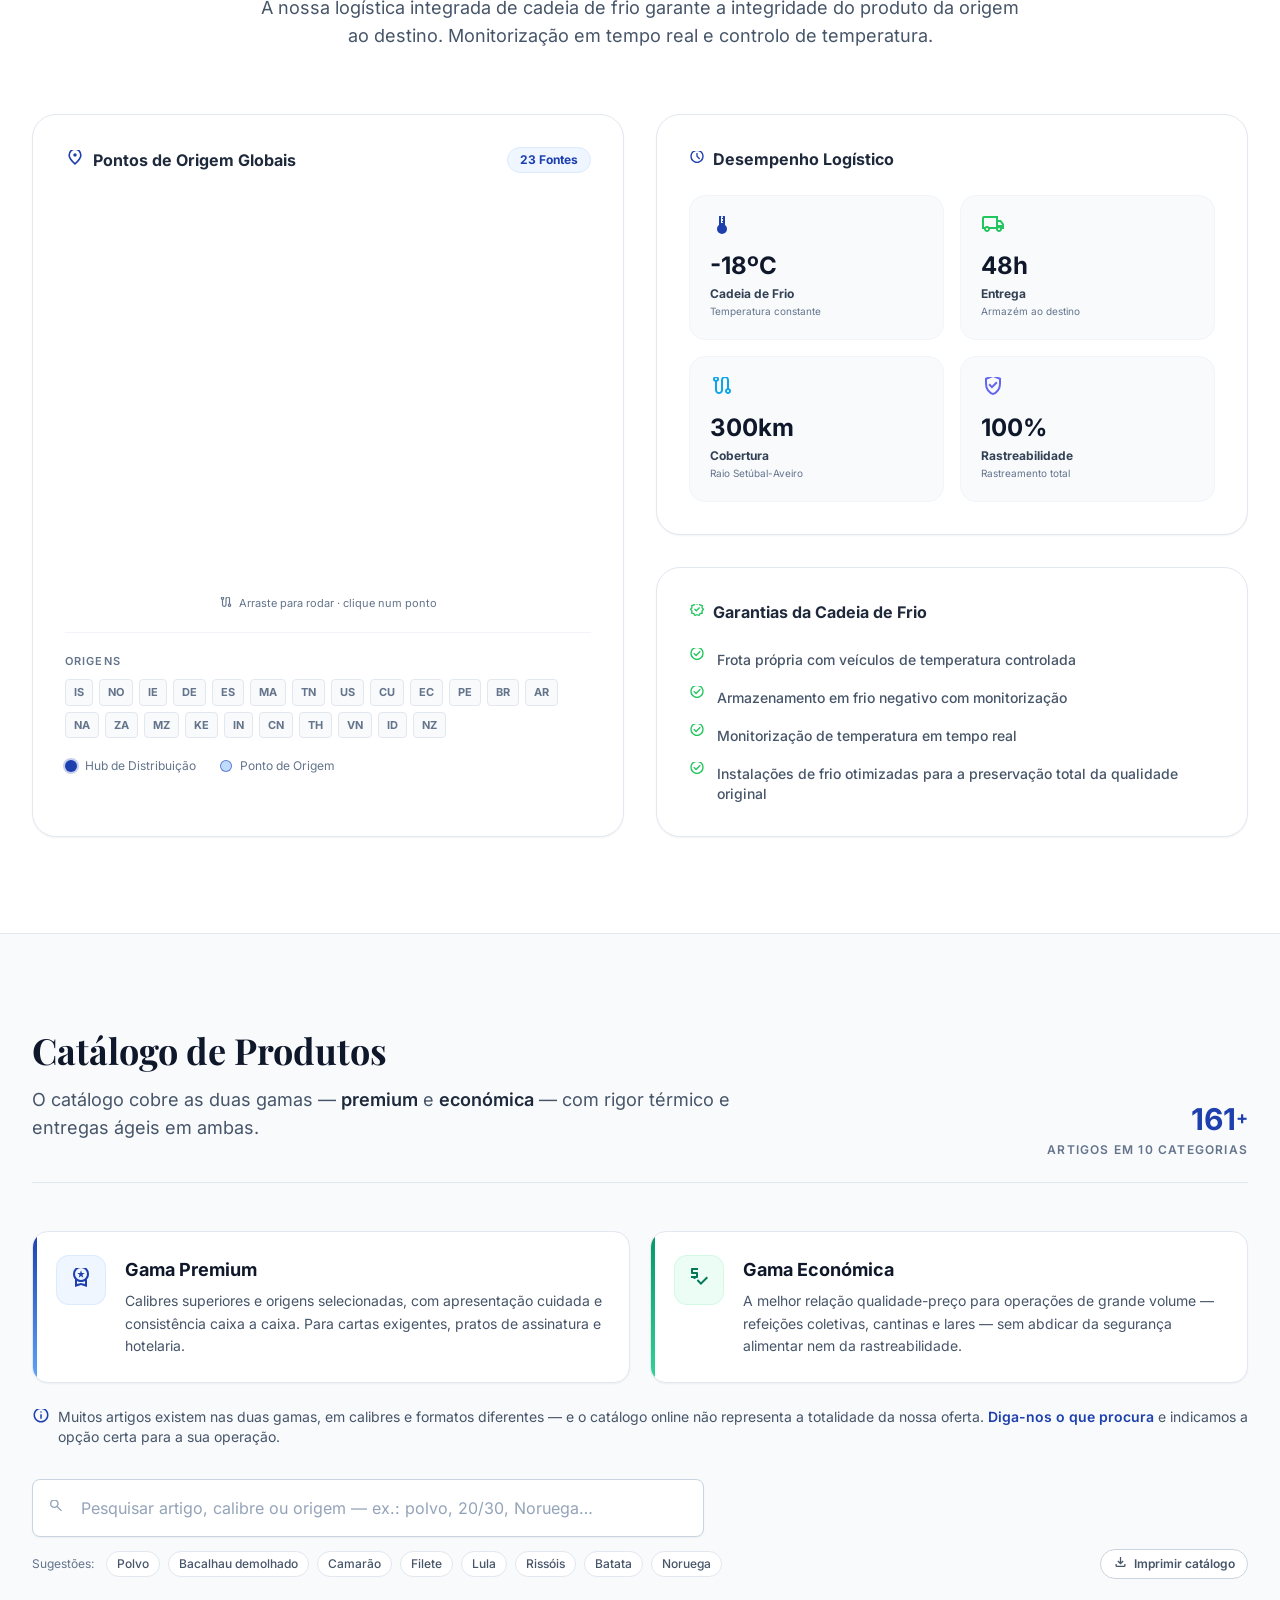
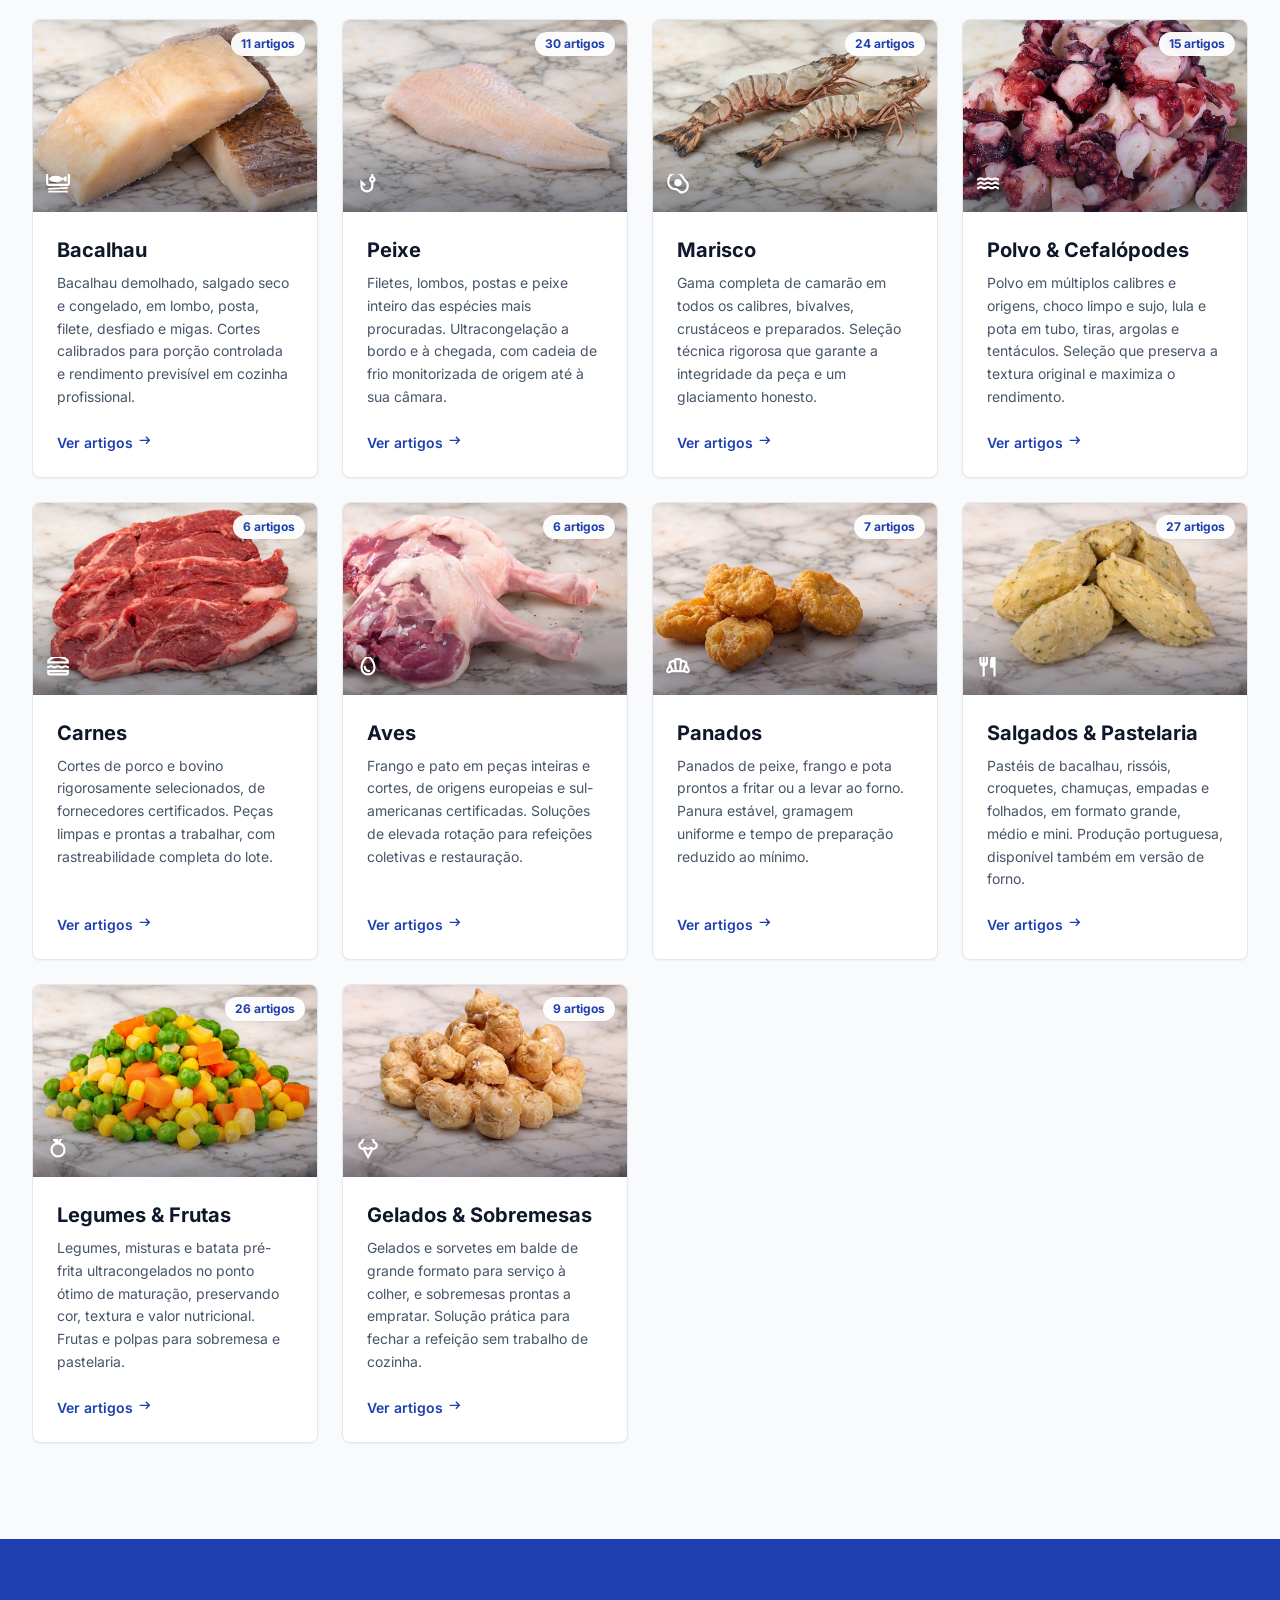
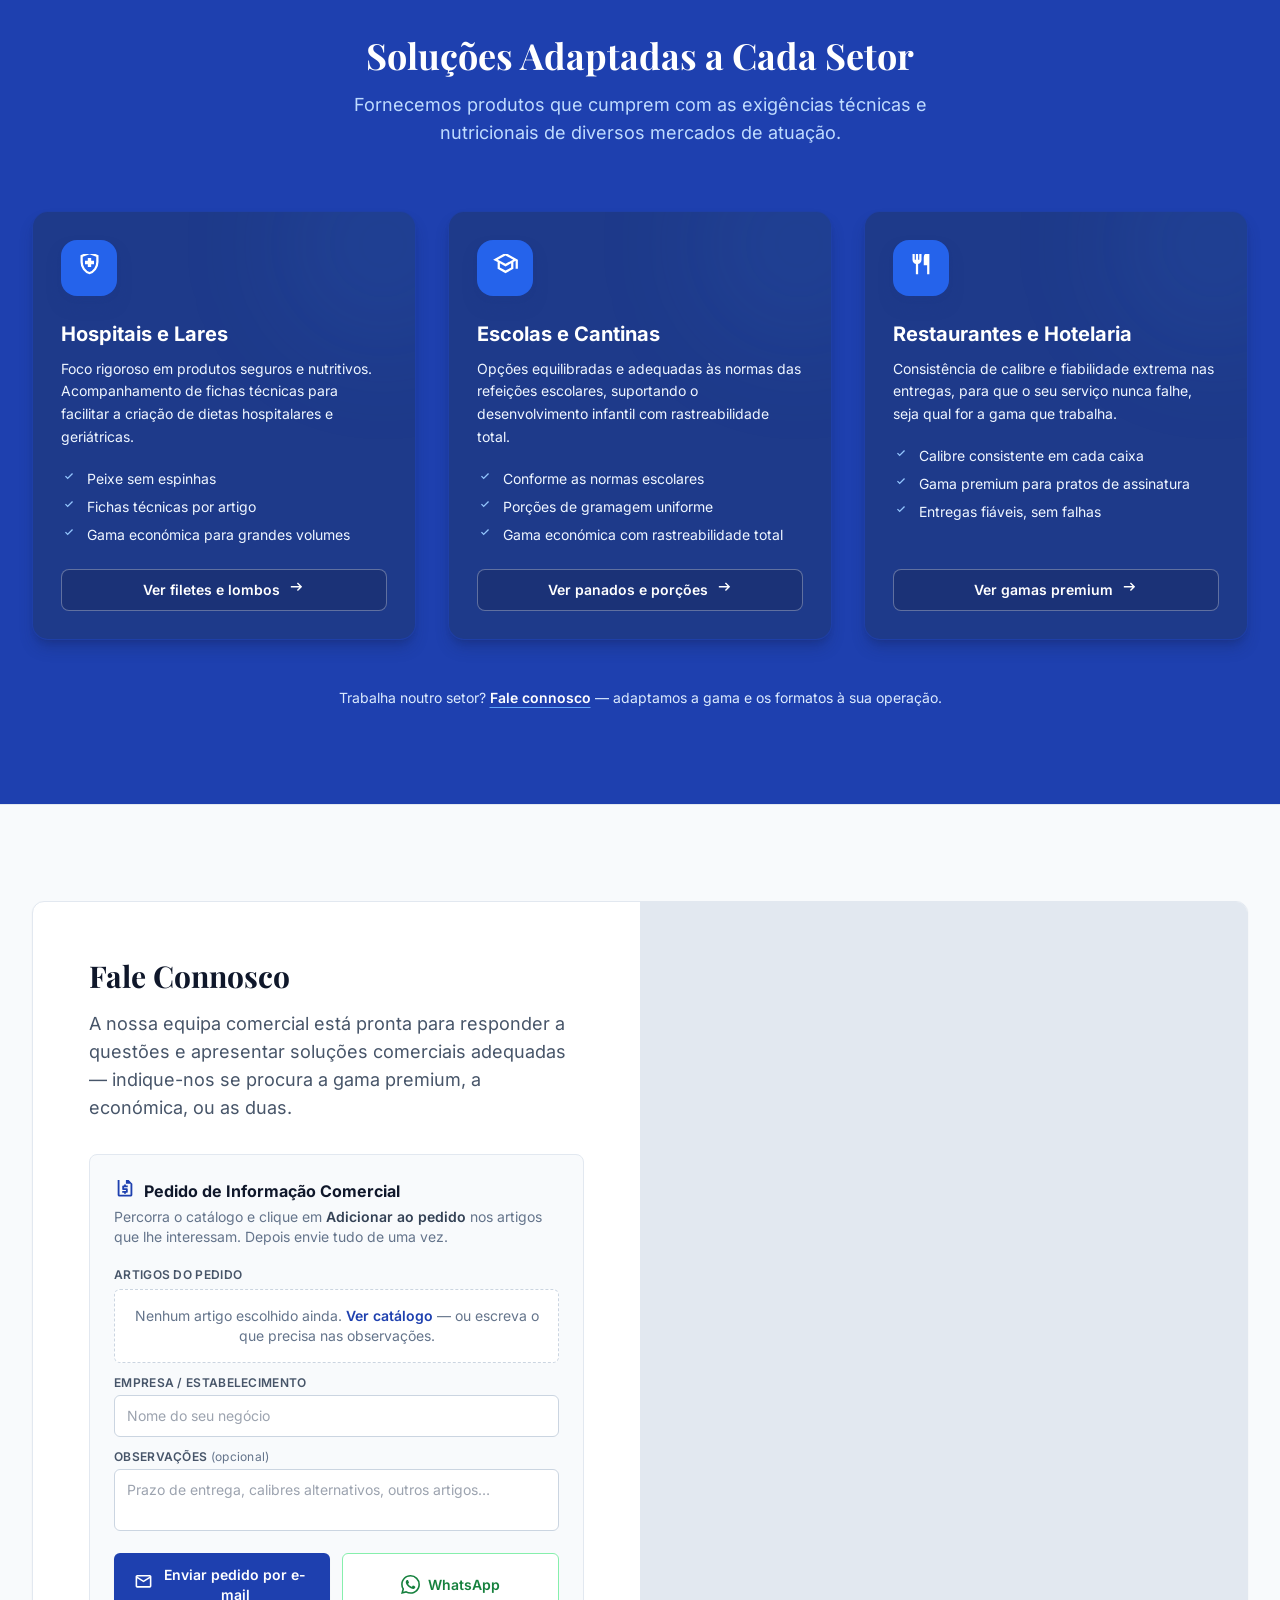
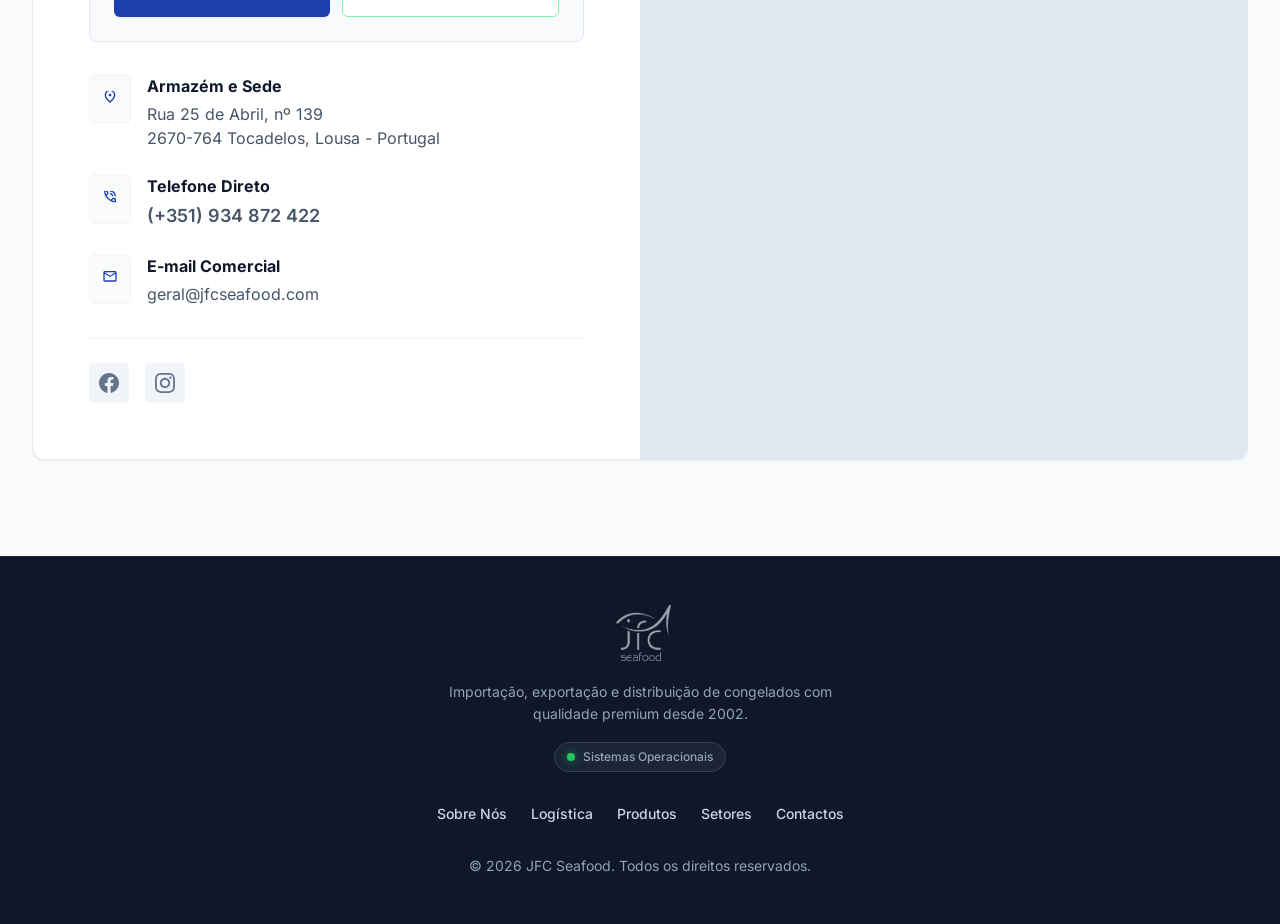
==== commit dced2580: "Add files via upload" ====
--- a/index.html
+++ b/index.html
@@ -1,1336 +1,2335 @@
-<!DOCTYPE html>
-<html lang="pt" class="scroll-smooth">
-<head>
-    <meta charset="UTF-8">
-    <meta name="viewport" content="width=device-width, initial-scale=1.0">
-    <title>JFC Seafood | Importação e Distribuição Alimentar</title>
-    <meta name="description" content="Especialistas em importação e distribuição de congelados desde 2002. Polvo, Bacalhau, Marisco e muito mais.">
-    
-    <!-- Google Fonts -->
-    <link rel="preconnect" href="https://fonts.googleapis.com">
-    <link rel="preconnect" href="https://fonts.gstatic.com" crossorigin>
-    <link href="https://fonts.googleapis.com/css2?family=Inter:wght@300;400;500;600;700&family=Playfair+Display:ital,wght@0,700;1,400&display=swap" rel="stylesheet">
-    
-    <!-- Material Icons -->
-    <link href="https://fonts.googleapis.com/css2?family=Material+Symbols+Outlined:wght,FILL@100..700,0..1&display=swap" rel="stylesheet" />
-
-    <!-- Tailwind CSS (CDN) -->
-    <script src="https://cdn.tailwindcss.com"></script>
-    
-    <!-- Tailwind Config -->
-    <script>
-        tailwind.config = {
-            theme: {
-                extend: {
-                    fontFamily: {
-                        sans: ['Inter', 'sans-serif'],
-                        serif: ['Playfair Display', 'serif'],
-                    },
-                    colors: {
-                        primary: {
-                            DEFAULT: '#1e40af', // Azul Institucional forte
-                            dark: '#1e3a8a',
-                            light: '#3b82f6'
-                        },
-                        secondary: '#475569', // Cinza ardósia para texto secundário
-                    }
-                }
-            }
-        }
-    </script>
-
-    <style>
-        /* Estilos Base - Clean & Corporate */
-        body {
-            -webkit-font-smoothing: antialiased;
-            -moz-osx-font-smoothing: grayscale;
-        }
-
-        /* Custom Scrollbar mais discreta */
-        ::-webkit-scrollbar {
-            width: 8px;
-        }
-        ::-webkit-scrollbar-track {
-            background: #f8fafc;
-        }
-        ::-webkit-scrollbar-thumb {
-            background: #cbd5e1;
-            border-radius: 4px;
-        }
-        ::-webkit-scrollbar-thumb:hover {
-            background: #94a3b8;
-        }
-
-        /* Efeito de hover suave nas imagens do catálogo */
-        .catalog-card img {
-            transition: transform 0.5s ease;
-        }
-        .catalog-card:hover img {
-            transform: scale(1.05);
-        }
-
-        /* Modal Overlay Transition */
-        .modal-overlay {
-            transition: opacity 0.3s ease-in-out;
-        }
-        .modal-content {
-            transition: all 0.3s ease-in-out;
-        }
-
-        /* --- Animação das Ondas SVG --- */
-        .waves {
-            position: absolute;
-            width: 100%;
-            height: 15vh;
-            min-height: 100px;
-            max-height: 150px;
-            bottom: -1px; /* Evita uma linha fina entre as secções */
-            left: 0;
-            z-index: 1;
-        }
-        .parallax > use {
-            animation: move-forever 25s cubic-bezier(.55,.5,.45,.5) infinite;
-        }
-        .parallax > use:nth-child(1) { animation-delay: -2s; animation-duration: 7s; }
-        .parallax > use:nth-child(2) { animation-delay: -3s; animation-duration: 10s; }
-        .parallax > use:nth-child(3) { animation-delay: -4s; animation-duration: 13s; }
-        .parallax > use:nth-child(4) { animation-delay: -5s; animation-duration: 20s; }
-        
-        @keyframes move-forever {
-            0% { transform: translate3d(-90px,0,0); }
-            100% { transform: translate3d(85px,0,0); }
-        }
-    </style>
-</head>
-<body class="bg-slate-50 text-slate-800 flex flex-col min-h-screen relative">
-
-    <!-- Header / Navbar Dinâmica -->
-    <header id="header" class="fixed w-full z-50 bg-white shadow-sm border-b border-slate-200 transition-all duration-300">
-        <div class="max-w-7xl mx-auto px-4 sm:px-6 lg:px-8">
-            <div class="flex justify-between items-center h-20">
-                
-                <!-- Logo -->
-                <a href="#" class="flex items-center gap-4 group">
-                    <img src="https://i.postimg.cc/hvLM4TvL/IMG-E7740.jpg" alt="JFC Seafood Logo" class="h-12 w-12 rounded-full object-cover border border-slate-200 shadow-sm">
-                    <div>
-                        <h1 class="text-2xl font-black tracking-tight text-primary leading-none">JFC Seafood</h1>
-                        <span class="text-xs font-semibold text-slate-500 uppercase tracking-widest hidden sm:block">Produtos alimentares </span>
-                    </div>
-                </a>
-
-                <!-- Desktop Menu -->
-                <nav class="hidden md:flex items-center gap-8 font-medium text-sm text-slate-600">
-                    <a href="#about" class="hover:text-primary transition-colors">Sobre Nós</a>
-                    <a href="#quality" class="hover:text-primary transition-colors">Compromisso</a>
-                    <a href="#logistica" class="hover:text-primary transition-colors">Logística</a>
-                    <a href="#catalog" class="hover:text-primary transition-colors">Catálogo</a>
-                    <a href="#sectors" class="hover:text-primary transition-colors">Setores</a>
-                </nav>
-
-                <!-- Call to Action & Mobile Button -->
-                <div class="flex items-center gap-4">
-                    <a href="#contact" class="hidden md:flex bg-primary hover:bg-primary-dark text-white px-6 py-2.5 rounded-md font-semibold text-sm transition-colors items-center gap-2 shadow-sm">
-                        <span class="material-symbols-outlined text-[20px]">call</span>
-                        Contactar
-                    </a>
-                    
-                    <button id="mobile-menu-btn" class="md:hidden p-2 text-slate-600 hover:text-primary hover:bg-slate-100 rounded-md transition-colors" aria-label="Abrir menu">
-                        <span class="material-symbols-outlined text-3xl">menu</span>
-                    </button>
-                </div>
-            </div>
-        </div>
-
-        <!-- Mobile Menu Dropdown -->
-        <div id="mobile-menu" class="hidden md:hidden bg-white border-t border-slate-100 shadow-lg absolute w-full left-0">
-            <div class="px-4 py-6 space-y-4">
-                <a href="#about" class="block font-semibold text-slate-700 hover:text-primary p-2">Sobre Nós</a>
-                <a href="#quality" class="block font-semibold text-slate-700 hover:text-primary p-2">Compromisso</a>
-                <a href="#logistica" class="block font-semibold text-slate-700 hover:text-primary p-2">Logística</a>
-                <a href="#catalog" class="block font-semibold text-slate-700 hover:text-primary p-2">Catálogo</a>
-                <a href="#sectors" class="block font-semibold text-slate-700 hover:text-primary p-2">Setores</a>
-                <a href="#contact" class="block bg-primary text-white text-center font-bold py-3 rounded-md mt-4">Contactar Agora</a>
-            </div>
-        </div>
-    </header>
-
-    <!-- Hero Section (Corporate Premium) -->
-    <section class="relative bg-gradient-to-br from-slate-900 via-primary-dark to-slate-900 pt-20 h-[80vh] min-h-[600px] flex items-center overflow-hidden" id="hero-section">
-        
-        <!-- Canvas para os Peixes Interativos (Agora limitados apenas a esta secção) -->
-        <canvas id="fishCanvas" class="absolute inset-0 w-full h-full pointer-events-none z-0 mix-blend-screen opacity-50"></canvas>
-
-        <!-- Fundo de Ondas Animadas (Substitui a imagem estática) -->
-        <svg class="waves" xmlns="http://www.w3.org/2000/svg" xmlns:xlink="http://www.w3.org/1999/xlink"
-        viewBox="0 24 150 28" preserveAspectRatio="none" shape-rendering="auto">
-            <defs>
-                <path id="gentle-wave" d="M-160 44c30 0 58-18 88-18s 58 18 88 18 58-18 88-18 58 18 88 18 v44h-352z" />
-            </defs>
-            <g class="parallax">
-                <use xlink:href="#gentle-wave" x="48" y="0" fill="rgba(30, 64, 175, 0.5)" />
-                <use xlink:href="#gentle-wave" x="48" y="3" fill="rgba(59, 130, 246, 0.3)" />
-                <use xlink:href="#gentle-wave" x="48" y="5" fill="rgba(255, 255, 255, 0.1)" />
-                <use xlink:href="#gentle-wave" x="48" y="7" fill="#ffffff" />
-            </g>
-        </svg>
-
-        <div class="container mx-auto max-w-7xl px-4 sm:px-6 lg:px-8 relative z-10">
-            <div class="max-w-2xl text-white space-y-6">
-                <div class="inline-block border border-blue-400/30 bg-blue-500/10 text-blue-300 text-xs font-bold px-3 py-1 rounded-sm uppercase tracking-widest mb-2">
-                    Desde 2002
-                </div>
-                <h2 class="text-4xl md:text-5xl lg:text-6xl font-serif font-bold leading-tight">
-                    Conectando Portugal ao<br>
-                    <span class="text-blue-400">melhor que o mar dá</span>
-                </h2>
-                <p class="text-lg text-slate-300 font-light leading-relaxed">
-                    Entregas rápidas e segurança alimentar rigorosa com soluções de preço competitivas, adaptadas às necessidades reais do seu negócio.
-                </p>
-                <div class="pt-6 flex flex-col sm:flex-row gap-4">
-                    <a href="#catalog" class="bg-blue-600 hover:bg-blue-700 text-white px-8 py-4 rounded-md font-bold text-center transition-colors shadow-lg flex justify-center items-center gap-2">
-                        Ver Catálogo
-                        <span class="material-symbols-outlined text-[20px]">arrow_forward</span>
-                    </a>
-                    <a href="#about" class="bg-white/10 hover:bg-white/20 text-white border border-white/20 px-8 py-4 rounded-md font-bold text-center transition-colors flex justify-center items-center gap-2">
-                        A Nossa História
-                    </a>
-                </div>
-            </div>
-        </div>
-    </section>
-
-    <!-- Sobre Nós -->
-    <section id="about" class="py-24 bg-white border-b border-slate-100">
-        <div class="container mx-auto max-w-7xl px-4 sm:px-6 lg:px-8 relative z-10">
-            <div class="grid grid-cols-1 lg:grid-cols-2 gap-16 items-start">
-                
-                <!-- Imagem (Fixa ao fazer scroll) com Efeitos -->
-                <div class="relative w-full max-w-md mx-auto lg:mx-0 mb-8 lg:mb-0 lg:sticky lg:top-28 group">
-                    <div class="absolute top-4 -left-4 w-full h-full bg-slate-100 rounded-lg -z-10 group-hover:top-6 group-hover:-left-6 group-hover:bg-blue-50/50 transition-all duration-500"></div>
-                    <img src="https://i.postimg.cc/hvLM4TvL/IMG-E7740.jpg" alt="JFC Seafood Instalações" class="rounded-lg shadow-md border border-slate-200 w-full object-contain bg-white p-8 aspect-[4/3] group-hover:shadow-2xl transition-all duration-500 relative z-10">
-                </div>
-                
-                <!-- Texto e Novos Elementos -->
-                <div class="space-y-8">
-                    <div>
-                        <h3 class="text-primary font-bold uppercase tracking-widest text-sm mb-2 flex items-center gap-2">
-                            <span class="w-8 h-px bg-primary"></span> Sobre a Empresa
-                        </h3>
-                        <h2 class="text-3xl md:text-4xl font-serif font-bold text-slate-900">
-                            Paixão pelo mar, compromisso absoluto com a qualidade.
-                        </h2>
-                    </div>
-                    
-                    <div class="text-slate-600 text-lg leading-relaxed space-y-4">
-                        <p>
-                            Especialista na importação, exportação e distribuição de produtos alimentares congelados, a <strong class="text-primary font-semibold">JFC Seafood</strong> opera ativamente desde 2002 a partir da região de Lisboa.
-                        </p>
-                        <p>
-                            O nosso crescimento contínuo é o resultado da nossa profunda dedicação à excelência e da sólida relação de confiança que construímos com parceiros e clientes.
-                        </p>
-                    </div>
-
-                    <!-- Novos Cards Estatísticas -->
-                    <div class="grid grid-cols-2 gap-4">
-                        <div class="group bg-slate-50 border border-slate-100 rounded-xl p-5 flex flex-col justify-center hover:bg-blue-50/50 hover:border-blue-200 hover:-translate-y-1 hover:shadow-md transition-all duration-300 cursor-default">
-                            <span class="material-symbols-outlined text-primary mb-2 text-3xl group-hover:scale-125 group-hover:-rotate-12 transition-transform duration-300">group</span>
-                            <span class="text-3xl font-black text-slate-800">850+</span>
-                            <span class="text-xs font-bold text-slate-500 uppercase tracking-widest mt-1">Clientes</span>
-                        </div>
-                        <div class="group bg-slate-50 border border-slate-100 rounded-xl p-5 flex flex-col justify-center hover:bg-blue-50/50 hover:border-blue-200 hover:-translate-y-1 hover:shadow-md transition-all duration-300 cursor-default">
-                            <span class="material-symbols-outlined text-primary mb-2 text-3xl group-hover:scale-125 group-hover:rotate-12 transition-transform duration-300">trending_up</span>
-                            <span class="text-3xl font-black text-slate-800">20+</span>
-                            <span class="text-xs font-bold text-slate-500 uppercase tracking-widest mt-1">Anos de Experiência</span>
-                        </div>
-                    </div>
-
-                    <!-- Pilares Fundamentais em Lista -->
-                    <div class="bg-white border border-slate-200 rounded-3xl p-6 md:p-8 shadow-sm hover:shadow-lg transition-shadow duration-500">
-                        <h4 class="font-bold text-slate-800 mb-6 flex items-center gap-2 text-lg">
-                            <span class="material-symbols-outlined text-primary">verified</span>
-                            Pilares Fundamentais
-                        </h4>
-                        <div class="space-y-6">
-                            <!-- Pilar 1 -->
-                            <div class="flex gap-4 group cursor-default hover:translate-x-2 transition-transform duration-300">
-                                <div class="w-10 h-10 rounded-full bg-blue-50 flex items-center justify-center shrink-0 text-primary group-hover:bg-primary group-hover:text-white group-hover:shadow-md transition-all duration-300">
-                                    <span class="material-symbols-outlined text-[20px] group-hover:scale-110 transition-transform">workspace_premium</span>
-                                </div>
-                                <div>
-                                    <h5 class="font-bold text-slate-800 group-hover:text-primary transition-colors">Qualidade Consistente</h5>
-                                    <p class="text-sm text-slate-600 mt-1">Trabalhamos com padrões rigorosos de segurança em todas as nossas linhas. Asseguramos que cada produto, independentemente do seu escalão de preço, cumpre as normas exigidas e as necessidades reais do seu negócio.</p>
-                                </div>
-                            </div>
-                            <!-- Pilar 2 -->
-                            <div class="flex gap-4 group cursor-default hover:translate-x-2 transition-transform duration-300">
-                                <div class="w-10 h-10 rounded-full bg-blue-50 flex items-center justify-center shrink-0 text-primary group-hover:bg-primary group-hover:text-white group-hover:shadow-md transition-all duration-300">
-                                    <span class="material-symbols-outlined text-[20px] group-hover:scale-110 transition-transform">price_check</span>
-                                </div>
-                                <div>
-                                    <h5 class="font-bold text-slate-800 group-hover:text-primary transition-colors">Competitividade e Valor</h5>
-                                    <p class="text-sm text-slate-600 mt-1">Otimizamos a nossa rede de abastecimento e logística para garantir preços competitivos. Através de parcerias sólidas e volume de escala, oferecemos uma solução rentável que equilibra custo e segurança alimentar.</p>
-                                </div>
-                            </div>
-                            <!-- Pilar 3 -->
-                            <div class="flex gap-4 group cursor-default hover:translate-x-2 transition-transform duration-300">
-                                <div class="w-10 h-10 rounded-full bg-blue-50 flex items-center justify-center shrink-0 text-primary group-hover:bg-primary group-hover:text-white group-hover:shadow-md transition-all duration-300">
-                                    <span class="material-symbols-outlined text-[20px] group-hover:scale-110 transition-transform">local_shipping</span>
-                                </div>
-                                <div>
-                                    <h5 class="font-bold text-slate-800 group-hover:text-primary transition-colors">Entregas Rápidas e Eficientes</h5>
-                                    <p class="text-sm text-slate-600 mt-1">Frota própria e armazéns monitorizados garantem logística rápida e controlada termicamente.</p>
-                                </div>
-                            </div>
-                        </div>
-                    </div>
-                </div>
-            </div>
-
-            <!-- Cobertura em Portugal -->
-            <div class="mt-12 bg-white border border-slate-200 rounded-3xl p-6 md:p-8 flex flex-col md:flex-row items-center justify-between gap-8 shadow-sm hover:shadow-lg hover:border-blue-200 hover:-translate-y-1 transition-all duration-500 group">
-                <div class="max-w-xl">
-                    <h4 class="font-bold text-slate-800 text-xl mb-2 group-hover:text-primary transition-colors">Cobertura em Portugal</h4>
-                    <p class="text-slate-600">De Setúbal a Aveiro, com especial foco na Grande Lisboa. A nossa frota própria assegura entregas rápidas.</p>
-                    <div class="mt-4 p-3 bg-blue-50/50 border border-blue-100 rounded-lg flex items-start sm:items-center gap-2 text-sm text-slate-600 hover:bg-blue-50 hover:border-blue-300 hover:shadow-sm transition-all duration-300 cursor-default">
-                        <span class="material-symbols-outlined text-[20px] text-primary shrink-0 animate-pulse">info</span>
-                        <span>* Para grandes volumes, asseguramos logística em todo o território nacional. <a href="#contact" class="text-primary font-bold hover:underline transition-colors">Consulte-nos.</a></span>
-                    </div>
-                </div>
-                <div class="flex items-center gap-8 shrink-0">
-                    <div class="text-center md:text-right group-hover:scale-105 transition-transform duration-300">
-                        <p class="text-3xl font-black text-primary">300km</p>
-                        <p class="text-xs font-bold text-slate-500 uppercase tracking-widest mt-1">Raio de Cobertura</p>
-                    </div>
-                    <div class="w-px h-12 bg-slate-200 hidden md:block"></div>
-                    <div class="text-center md:text-left group-hover:scale-105 transition-transform duration-300">
-                        <p class="text-3xl font-black text-green-500">48h</p>
-                        <p class="text-xs font-bold text-slate-500 uppercase tracking-widest mt-1">Máx. Entrega</p>
-                    </div>
-                </div>
-            </div>
-        </div>
-    </section>
-
-    <!-- Qualidade / Compromisso -->
-    <section id="quality" class="py-24 bg-slate-50 border-b border-slate-200 overflow-hidden">
-        <div class="container mx-auto max-w-7xl px-4 sm:px-6 lg:px-8 relative z-10">
-            <div class="text-center max-w-3xl mx-auto mb-16 space-y-4">
-                <h2 class="text-3xl md:text-4xl font-serif font-bold text-slate-900">O Nosso Compromisso</h2>
-                <p class="text-slate-600 text-lg">Garantimos o rigor em cada etapa do processo, desde a origem até à sua porta.</p>
-            </div>
-
-            <div class="grid grid-cols-1 md:grid-cols-3 gap-8">
-                <!-- Card 1 -->
-                <div class="group bg-white rounded-2xl p-8 border border-slate-200 shadow-sm hover:shadow-xl hover:border-blue-200 hover:-translate-y-2 transition-all duration-300 flex flex-col">
-                    <div class="w-14 h-14 rounded-full bg-blue-50 text-primary flex items-center justify-center mb-6 border border-blue-100 group-hover:bg-primary group-hover:text-white group-hover:scale-110 group-hover:-rotate-6 transition-all duration-300 shadow-sm">
-                        <span class="material-symbols-outlined text-2xl">workspace_premium</span>
-                    </div>
-                    <h3 class="text-xl font-bold text-slate-900 mb-3 group-hover:text-primary transition-colors duration-300">Certificações</h3>
-                    <p class="text-slate-600 text-sm leading-relaxed group-hover:text-slate-700 transition-colors duration-300 flex-grow">
-                        Segurança alimentar como prioridade absoluta. Cumprimos as normas HACCP e privilegiamos o trabalho com fornecedores de certificação ISO 22000.
-                    </p>
-                    <div class="mt-5 pt-5 border-t border-slate-100">
-                        <a href="HACCP_JFC_SEAFOOD.pdf" target="_blank" download class="inline-flex items-center gap-2 text-sm font-bold text-primary hover:text-blue-700 transition-colors group/btn">
-                            <span class="material-symbols-outlined text-[18px] group-hover/btn:-translate-y-1 transition-transform duration-300">download</span>
-                            Descarregar Certificado HACCP
-                        </a>
-                    </div>
-                </div>
-                
-                <!-- Card 2 -->
-                <div class="group bg-white rounded-2xl p-8 border border-slate-200 shadow-sm hover:shadow-xl hover:border-green-200 hover:-translate-y-2 transition-all duration-300 cursor-default">
-                    <div class="w-14 h-14 rounded-full bg-green-50 text-green-700 flex items-center justify-center mb-6 border border-green-100 group-hover:bg-green-600 group-hover:text-white group-hover:scale-110 group-hover:rotate-6 transition-all duration-300 shadow-sm">
-                        <span class="material-symbols-outlined text-2xl">eco</span>
-                    </div>
-                    <h3 class="text-xl font-bold text-slate-900 mb-3 group-hover:text-green-700 transition-colors duration-300">Sustentabilidade</h3>
-                    <p class="text-slate-600 text-sm leading-relaxed group-hover:text-slate-700 transition-colors duration-300">
-                        Priorizamos pescarias e fornecedores que detêm os selos de sustentabilidade MSC e ASC, garantindo produtos provenientes de fontes responsáveis.
-                    </p>
-                </div>
-
-                <!-- Card 3 -->
-                <div class="group bg-white rounded-2xl p-8 border border-slate-200 shadow-sm hover:shadow-xl hover:border-sky-200 hover:-translate-y-2 transition-all duration-300 cursor-default">
-                    <div class="w-14 h-14 rounded-full bg-sky-50 text-sky-700 flex items-center justify-center mb-6 border border-sky-100 group-hover:bg-sky-500 group-hover:text-white group-hover:scale-110 group-hover:-rotate-3 transition-all duration-300 shadow-sm">
-                        <span class="material-symbols-outlined text-2xl">severe_cold</span>
-                    </div>
-                    <h3 class="text-xl font-bold text-slate-900 mb-3 group-hover:text-sky-600 transition-colors duration-300">Logística de Frio</h3>
-                    <p class="text-slate-600 text-sm leading-relaxed group-hover:text-slate-700 transition-colors duration-300">
-                        Frota própria e armazéns monitorizados. Asseguramos entregas rápidas com estabilidade térmica total, operando intensivamente na Grande Lisboa, de Setúbal a Aveiro.
-                    </p>
-                </div>
-            </div>
-        </div>
-    </section>
-
-    <!-- Logística e Distribuição -->
-    <section id="logistica" class="py-24 bg-white border-b border-slate-200 relative z-10">
-        <div class="container mx-auto max-w-7xl px-4 sm:px-6 lg:px-8">
-            
-            <!-- Cabeçalho da Secção -->
-            <div class="text-center max-w-3xl mx-auto mb-16 space-y-4">
-                <span class="text-primary font-bold uppercase tracking-widest text-sm">Logística</span>
-                <h2 class="text-3xl md:text-4xl font-serif font-bold text-slate-900">
-                    Rede de Distribuição <span class="text-primary">Inteligente</span>
-                </h2>
-                <p class="text-slate-600 text-lg">A nossa logística integrada de cadeia de frio garante a integridade do produto da origem ao destino. Monitorização em tempo real e controlo de temperatura.</p>
-            </div>
-
-            <!-- Grid de Conteúdo -->
-            <div class="grid grid-cols-1 lg:grid-cols-2 gap-8">
-                
-                <!-- Coluna Esquerda: Mapa -->
-                <div class="bg-white border border-slate-200 rounded-3xl p-6 md:p-8 shadow-sm hover:shadow-lg transition-shadow duration-500">
-                    <div class="flex justify-between items-center mb-6">
-                        <h3 class="font-bold text-slate-800 flex items-center gap-2">
-                            <span class="material-symbols-outlined text-primary text-[20px] animate-bounce">location_on</span>
-                            Pontos de Origem Globais
-                        </h3>
-                        <span class="text-xs font-bold text-primary bg-blue-50 px-3 py-1 rounded-full border border-blue-100">23 Fontes</span>
-                    </div>
-
-                    <!-- Interface do Mapa -->
-                    <div class="relative w-full aspect-[4/3] flex items-center justify-center">
-                        
-                        <!-- Fundo Quadriculado (Grid) e Linhas -->
-                        <div class="absolute inset-0 bg-slate-50 rounded-2xl overflow-hidden border border-slate-100">
-                            <div class="absolute inset-0 opacity-40" style="background-image: linear-gradient(#cbd5e1 1px, transparent 1px), linear-gradient(90deg, #cbd5e1 1px, transparent 1px); background-size: 10% 10%;"></div>
-                            
-                            <!-- Linhas de Conexão (SVG) -->
-                            <svg class="absolute inset-0 w-full h-full pointer-events-none">
-                                <style>
-                                    line { 
-                                        stroke: #94a3b8; 
-                                        stroke-width: 1.5; 
-                                        stroke-dasharray: 4 6; 
-                                        animation: flowInward 30s linear infinite; 
-                                        opacity: 0.6;
-                                    }
-                                    @keyframes flowInward {
-                                        to { stroke-dashoffset: 200; } /* Faz a linha animar na direção do Hub */
-                                    }
-                                </style>
-                                <!-- Origens Anteriores -->
-                                <line x1="50%" y1="50%" x2="40%" y2="25%" /> <!-- IS -->
-                                <line x1="50%" y1="50%" x2="55%" y2="20%" /> <!-- NO -->
-                                <line x1="50%" y1="50%" x2="45%" y2="40%" /> <!-- ES -->
-                                <line x1="50%" y1="50%" x2="32%" y2="55%" /> <!-- BR -->
-                                <line x1="50%" y1="50%" x2="25%" y2="60%" /> <!-- PE -->
-                                <line x1="50%" y1="50%" x2="30%" y2="75%" /> <!-- AR -->
-                                <line x1="50%" y1="50%" x2="52%" y2="75%" /> <!-- ZA -->
-                                <line x1="50%" y1="50%" x2="62%" y2="65%" /> <!-- MZ -->
-                                <line x1="50%" y1="50%" x2="65%" y2="50%" /> <!-- KE -->
-                                <line x1="50%" y1="50%" x2="75%" y2="45%" /> <!-- IN -->
-                                <line x1="50%" y1="50%" x2="85%" y2="60%" /> <!-- ID -->
-                                
-                                <!-- Novas Origens -->
-                                <line x1="50%" y1="50%" x2="76%" y2="35%" /> <!-- CN -->
-                                <line x1="50%" y1="50%" x2="82%" y2="48%" /> <!-- VN -->
-                                <line x1="50%" y1="50%" x2="92%" y2="80%" /> <!-- NZ -->
-                                <line x1="50%" y1="50%" x2="20%" y2="55%" /> <!-- EC -->
-                                <line x1="50%" y1="50%" x2="44%" y2="62%" /> <!-- MA -->
-                                <line x1="50%" y1="50%" x2="47%" y2="68%" /> <!-- NA -->
-                                <line x1="50%" y1="50%" x2="20%" y2="30%" /> <!-- US -->
-                                <line x1="50%" y1="50%" x2="74%" y2="55%" /> <!-- TH -->
-                                <line x1="50%" y1="50%" x2="43%" y2="30%" /> <!-- IE -->
-                                <line x1="50%" y1="50%" x2="26%" y2="42%" /> <!-- CU -->
-                                <line x1="50%" y1="50%" x2="58%" y2="42%" /> <!-- TN -->
-                                <line x1="50%" y1="50%" x2="52%" y2="33%" /> <!-- DE -->
-                            </svg>
-                        </div>
-
-                        <!-- Nós (Pontos) Interativos -->
-                        
-                        <!-- Centro: Hub PT -->
-                        <div class="absolute left-1/2 top-1/2 -translate-x-1/2 -translate-y-1/2 flex flex-col items-center z-20 group cursor-pointer hover:z-50">
-                            <!-- Animação de radar/pulso -->
-                            <div class="absolute inset-0 bg-primary rounded-full animate-ping opacity-30 scale-150 pointer-events-none"></div>
-                            
-                            <div class="relative w-10 h-10 bg-primary rounded-full flex items-center justify-center text-white text-xs font-bold shadow-lg shadow-primary/40 ring-4 ring-white group-hover:scale-110 transition-transform duration-300">PT</div>
-                            <span class="text-[9px] font-bold text-primary mt-1 bg-white px-2 py-0.5 rounded shadow-sm group-hover:opacity-0 transition-opacity">Hub JFC</span>
-                            
-                            <div class="absolute top-full mt-2 left-1/2 -translate-x-1/2 opacity-0 group-hover:opacity-100 transition-all transform scale-95 group-hover:scale-100 bg-white px-5 py-3 rounded-2xl shadow-2xl border border-slate-100 pointer-events-none w-max z-50">
-                                <p class="font-bold text-slate-900 text-sm">Portugal</p>
-                                <p class="text-primary text-xs font-medium">Sede e Centro Logístico</p>
-                            </div>
-                        </div>
-                        
-                        <!-- EUROPA & ÁFRICA DO NORTE -->
-                        <div class="absolute left-[40%] top-[25%] -translate-x-1/2 -translate-y-1/2 group cursor-pointer z-10 hover:z-50">
-                            <div class="w-6 h-6 bg-white border border-slate-200 rounded-full flex items-center justify-center text-slate-600 text-[9px] font-bold shadow-sm group-hover:border-primary group-hover:bg-primary group-hover:text-white group-hover:scale-125 group-hover:shadow-md transition-all duration-300">IS</div>
-                            <div class="absolute bottom-full mb-2 left-1/2 -translate-x-1/2 opacity-0 group-hover:opacity-100 transition-all transform scale-95 group-hover:scale-100 bg-slate-900 text-white px-4 py-2.5 rounded-xl shadow-xl pointer-events-none w-max">
-                                <p class="font-bold text-sm">Islândia</p>
-                                <p class="text-blue-300 text-xs font-medium">Bacalhau</p>
-                                <div class="absolute top-full left-1/2 -translate-x-1/2 -mt-1 border-4 border-transparent border-t-slate-900"></div>
-                            </div>
-                        </div>
-                        
-                        <div class="absolute left-[55%] top-[20%] -translate-x-1/2 -translate-y-1/2 group cursor-pointer z-10 hover:z-50">
-                            <div class="w-6 h-6 bg-white border border-slate-200 rounded-full flex items-center justify-center text-slate-600 text-[9px] font-bold shadow-sm group-hover:border-primary group-hover:bg-primary group-hover:text-white group-hover:scale-125 group-hover:shadow-md transition-all duration-300">NO</div>
-                            <div class="absolute bottom-full mb-2 left-1/2 -translate-x-1/2 opacity-0 group-hover:opacity-100 transition-all transform scale-95 group-hover:scale-100 bg-slate-900 text-white px-4 py-2.5 rounded-xl shadow-xl pointer-events-none w-max">
-                                <p class="font-bold text-sm">Noruega</p>
-                                <p class="text-blue-300 text-xs font-medium">Bacalhau</p>
-                                <div class="absolute top-full left-1/2 -translate-x-1/2 -mt-1 border-4 border-transparent border-t-slate-900"></div>
-                            </div>
-                        </div>
-
-                        <div class="absolute left-[45%] top-[40%] -translate-x-1/2 -translate-y-1/2 group cursor-pointer z-10 hover:z-50">
-                            <div class="w-6 h-6 bg-white border border-slate-200 rounded-full flex items-center justify-center text-slate-600 text-[9px] font-bold shadow-sm group-hover:border-primary group-hover:bg-primary group-hover:text-white group-hover:scale-125 group-hover:shadow-md transition-all duration-300">ES</div>
-                            <div class="absolute bottom-full mb-2 left-1/2 -translate-x-1/2 opacity-0 group-hover:opacity-100 transition-all transform scale-95 group-hover:scale-100 bg-slate-900 text-white px-4 py-2.5 rounded-xl shadow-xl pointer-events-none w-max">
-                                <p class="font-bold text-sm">Espanha</p>
-                                <p class="text-blue-300 text-xs font-medium">Porco Preto e Legumes</p>
-                                <div class="absolute top-full left-1/2 -translate-x-1/2 -mt-1 border-4 border-transparent border-t-slate-900"></div>
-                            </div>
-                        </div>
-
-                        <div class="absolute left-[43%] top-[30%] -translate-x-1/2 -translate-y-1/2 group cursor-pointer z-10 hover:z-50">
-                            <div class="w-6 h-6 bg-white border border-slate-200 rounded-full flex items-center justify-center text-slate-600 text-[9px] font-bold shadow-sm group-hover:border-primary group-hover:bg-primary group-hover:text-white group-hover:scale-125 group-hover:shadow-md transition-all duration-300">IE</div>
-                            <div class="absolute bottom-full mb-2 left-1/2 -translate-x-1/2 opacity-0 group-hover:opacity-100 transition-all transform scale-95 group-hover:scale-100 bg-slate-900 text-white px-4 py-2.5 rounded-xl shadow-xl pointer-events-none w-max">
-                                <p class="font-bold text-sm">Irlanda</p>
-                                <p class="text-blue-300 text-xs font-medium">Sapateiras</p>
-                                <div class="absolute top-full left-1/2 -translate-x-1/2 -mt-1 border-4 border-transparent border-t-slate-900"></div>
-                            </div>
-                        </div>
-
-                        <div class="absolute left-[52%] top-[33%] -translate-x-1/2 -translate-y-1/2 group cursor-pointer z-10 hover:z-50">
-                            <div class="w-6 h-6 bg-white border border-slate-200 rounded-full flex items-center justify-center text-slate-600 text-[9px] font-bold shadow-sm group-hover:border-primary group-hover:bg-primary group-hover:text-white group-hover:scale-125 group-hover:shadow-md transition-all duration-300">DE</div>
-                            <div class="absolute bottom-full mb-2 left-1/2 -translate-x-1/2 opacity-0 group-hover:opacity-100 transition-all transform scale-95 group-hover:scale-100 bg-slate-900 text-white px-4 py-2.5 rounded-xl shadow-xl pointer-events-none w-max">
-                                <p class="font-bold text-sm">Alemanha</p>
-                                <p class="text-blue-300 text-xs font-medium">Patos</p>
-                                <div class="absolute top-full left-1/2 -translate-x-1/2 -mt-1 border-4 border-transparent border-t-slate-900"></div>
-                            </div>
-                        </div>
-
-                        <div class="absolute left-[44%] top-[62%] -translate-x-1/2 -translate-y-1/2 group cursor-pointer z-10 hover:z-50">
-                            <div class="w-6 h-6 bg-white border border-slate-200 rounded-full flex items-center justify-center text-slate-600 text-[9px] font-bold shadow-sm group-hover:border-primary group-hover:bg-primary group-hover:text-white group-hover:scale-125 group-hover:shadow-md transition-all duration-300">MA</div>
-                            <div class="absolute bottom-full mb-2 left-1/2 -translate-x-1/2 opacity-0 group-hover:opacity-100 transition-all transform scale-95 group-hover:scale-100 bg-slate-900 text-white px-4 py-2.5 rounded-xl shadow-xl pointer-events-none w-max">
-                                <p class="font-bold text-sm">Marrocos</p>
-                                <p class="text-blue-300 text-xs font-medium">Polvo e Lulas</p>
-                                <div class="absolute top-full left-1/2 -translate-x-1/2 -mt-1 border-4 border-transparent border-t-slate-900"></div>
-                            </div>
-                        </div>
-
-                        <div class="absolute left-[58%] top-[42%] -translate-x-1/2 -translate-y-1/2 group cursor-pointer z-10 hover:z-50">
-                            <div class="w-6 h-6 bg-white border border-slate-200 rounded-full flex items-center justify-center text-slate-600 text-[9px] font-bold shadow-sm group-hover:border-primary group-hover:bg-primary group-hover:text-white group-hover:scale-125 group-hover:shadow-md transition-all duration-300">TN</div>
-                            <div class="absolute bottom-full mb-2 left-1/2 -translate-x-1/2 opacity-0 group-hover:opacity-100 transition-all transform scale-95 group-hover:scale-100 bg-slate-900 text-white px-4 py-2.5 rounded-xl shadow-xl pointer-events-none w-max">
-                                <p class="font-bold text-sm">Tunísia</p>
-                                <p class="text-blue-300 text-xs font-medium">Carapau</p>
-                                <div class="absolute top-full left-1/2 -translate-x-1/2 -mt-1 border-4 border-transparent border-t-slate-900"></div>
-                            </div>
-                        </div>
-
-                        <!-- AMÉRICAS -->
-                        <div class="absolute left-[20%] top-[30%] -translate-x-1/2 -translate-y-1/2 group cursor-pointer z-10 hover:z-50">
-                            <div class="w-6 h-6 bg-white border border-slate-200 rounded-full flex items-center justify-center text-slate-600 text-[9px] font-bold shadow-sm group-hover:border-primary group-hover:bg-primary group-hover:text-white group-hover:scale-125 group-hover:shadow-md transition-all duration-300">US</div>
-                            <div class="absolute bottom-full mb-2 left-0 sm:left-1/2 sm:-translate-x-1/2 opacity-0 group-hover:opacity-100 transition-all transform scale-95 group-hover:scale-100 bg-slate-900 text-white px-4 py-2.5 rounded-xl shadow-xl pointer-events-none w-max">
-                                <p class="font-bold text-sm">Estados Unidos</p>
-                                <p class="text-blue-300 text-xs font-medium">Paloco</p>
-                                <div class="absolute top-full left-4 sm:left-1/2 sm:-translate-x-1/2 -mt-1 border-4 border-transparent border-t-slate-900"></div>
-                            </div>
-                        </div>
-
-                        <div class="absolute left-[26%] top-[42%] -translate-x-1/2 -translate-y-1/2 group cursor-pointer z-10 hover:z-50">
-                            <div class="w-6 h-6 bg-white border border-slate-200 rounded-full flex items-center justify-center text-slate-600 text-[9px] font-bold shadow-sm group-hover:border-primary group-hover:bg-primary group-hover:text-white group-hover:scale-125 group-hover:shadow-md transition-all duration-300">CU</div>
-                            <div class="absolute bottom-full mb-2 left-0 sm:left-1/2 sm:-translate-x-1/2 opacity-0 group-hover:opacity-100 transition-all transform scale-95 group-hover:scale-100 bg-slate-900 text-white px-4 py-2.5 rounded-xl shadow-xl pointer-events-none w-max">
-                                <p class="font-bold text-sm">Cuba</p>
-                                <p class="text-blue-300 text-xs font-medium">Lagosta</p>
-                                <div class="absolute top-full left-4 sm:left-1/2 sm:-translate-x-1/2 -mt-1 border-4 border-transparent border-t-slate-900"></div>
-                            </div>
-                        </div>
-
-                        <div class="absolute left-[20%] top-[55%] -translate-x-1/2 -translate-y-1/2 group cursor-pointer z-10 hover:z-50">
-                            <div class="w-6 h-6 bg-white border border-slate-200 rounded-full flex items-center justify-center text-slate-600 text-[9px] font-bold shadow-sm group-hover:border-primary group-hover:bg-primary group-hover:text-white group-hover:scale-125 group-hover:shadow-md transition-all duration-300">EC</div>
-                            <div class="absolute bottom-full mb-2 left-0 sm:left-1/2 sm:-translate-x-1/2 opacity-0 group-hover:opacity-100 transition-all transform scale-95 group-hover:scale-100 bg-slate-900 text-white px-4 py-2.5 rounded-xl shadow-xl pointer-events-none w-max">
-                                <p class="font-bold text-sm">Equador</p>
-                                <p class="text-blue-300 text-xs font-medium">Camarão sem Cabeça</p>
-                                <div class="absolute top-full left-4 sm:left-1/2 sm:-translate-x-1/2 -mt-1 border-4 border-transparent border-t-slate-900"></div>
-                            </div>
-                        </div>
-
-                        <div class="absolute left-[25%] top-[65%] -translate-x-1/2 -translate-y-1/2 group cursor-pointer z-10 hover:z-50">
-                            <div class="w-6 h-6 bg-white border border-slate-200 rounded-full flex items-center justify-center text-slate-600 text-[9px] font-bold shadow-sm group-hover:border-primary group-hover:bg-primary group-hover:text-white group-hover:scale-125 group-hover:shadow-md transition-all duration-300">PE</div>
-                            <div class="absolute bottom-full mb-2 left-0 sm:left-1/2 sm:-translate-x-1/2 opacity-0 group-hover:opacity-100 transition-all transform scale-95 group-hover:scale-100 bg-slate-900 text-white px-4 py-2.5 rounded-xl shadow-xl pointer-events-none w-max">
-                                <p class="font-bold text-sm">Peru</p>
-                                <p class="text-blue-300 text-xs font-medium">Pota</p>
-                                <div class="absolute top-full left-4 sm:left-1/2 sm:-translate-x-1/2 -mt-1 border-4 border-transparent border-t-slate-900"></div>
-                            </div>
-                        </div>
-
-                        <div class="absolute left-[32%] top-[55%] -translate-x-1/2 -translate-y-1/2 group cursor-pointer z-10 hover:z-50">
-                            <div class="w-6 h-6 bg-white border border-slate-200 rounded-full flex items-center justify-center text-slate-600 text-[9px] font-bold shadow-sm group-hover:border-primary group-hover:bg-primary group-hover:text-white group-hover:scale-125 group-hover:shadow-md transition-all duration-300">BR</div>
-                            <div class="absolute bottom-full mb-2 left-1/2 -translate-x-1/2 opacity-0 group-hover:opacity-100 transition-all transform scale-95 group-hover:scale-100 bg-slate-900 text-white px-4 py-2.5 rounded-xl shadow-xl pointer-events-none w-max">
-                                <p class="font-bold text-sm">Brasil</p>
-                                <p class="text-blue-300 text-xs font-medium">Carnes</p>
-                                <div class="absolute top-full left-1/2 -translate-x-1/2 -mt-1 border-4 border-transparent border-t-slate-900"></div>
-                            </div>
-                        </div>
-
-                        <div class="absolute left-[30%] top-[75%] -translate-x-1/2 -translate-y-1/2 group cursor-pointer z-10 hover:z-50">
-                            <div class="w-6 h-6 bg-white border border-slate-200 rounded-full flex items-center justify-center text-slate-600 text-[9px] font-bold shadow-sm group-hover:border-primary group-hover:bg-primary group-hover:text-white group-hover:scale-125 group-hover:shadow-md transition-all duration-300">AR</div>
-                            <div class="absolute bottom-full mb-2 left-1/2 -translate-x-1/2 opacity-0 group-hover:opacity-100 transition-all transform scale-95 group-hover:scale-100 bg-slate-900 text-white px-4 py-2.5 rounded-xl shadow-xl pointer-events-none w-max">
-                                <p class="font-bold text-sm">Argentina</p>
-                                <p class="text-blue-300 text-xs font-medium">Pescada</p>
-                                <div class="absolute top-full left-1/2 -translate-x-1/2 -mt-1 border-4 border-transparent border-t-slate-900"></div>
-                            </div>
-                        </div>
-
-                        <!-- ÁFRICA SUBSAARIANA -->
-                        <div class="absolute left-[47%] top-[68%] -translate-x-1/2 -translate-y-1/2 group cursor-pointer z-10 hover:z-50">
-                            <div class="w-6 h-6 bg-white border border-slate-200 rounded-full flex items-center justify-center text-slate-600 text-[9px] font-bold shadow-sm group-hover:border-primary group-hover:bg-primary group-hover:text-white group-hover:scale-125 group-hover:shadow-md transition-all duration-300">NA</div>
-                            <div class="absolute bottom-full mb-2 left-1/2 -translate-x-1/2 opacity-0 group-hover:opacity-100 transition-all transform scale-95 group-hover:scale-100 bg-slate-900 text-white px-4 py-2.5 rounded-xl shadow-xl pointer-events-none w-max">
-                                <p class="font-bold text-sm">Namíbia</p>
-                                <p class="text-blue-300 text-xs font-medium">Tamboril e Pescada</p>
-                                <div class="absolute top-full left-1/2 -translate-x-1/2 -mt-1 border-4 border-transparent border-t-slate-900"></div>
-                            </div>
-                        </div>
-
-                        <div class="absolute left-[52%] top-[75%] -translate-x-1/2 -translate-y-1/2 group cursor-pointer z-10 hover:z-50">
-                            <div class="w-6 h-6 bg-white border border-slate-200 rounded-full flex items-center justify-center text-slate-600 text-[9px] font-bold shadow-sm group-hover:border-primary group-hover:bg-primary group-hover:text-white group-hover:scale-125 group-hover:shadow-md transition-all duration-300">ZA</div>
-                            <div class="absolute bottom-full mb-2 left-1/2 -translate-x-1/2 opacity-0 group-hover:opacity-100 transition-all transform scale-95 group-hover:scale-100 bg-slate-900 text-white px-4 py-2.5 rounded-xl shadow-xl pointer-events-none w-max">
-                                <p class="font-bold text-sm">África do Sul</p>
-                                <p class="text-blue-300 text-xs font-medium">Pescada</p>
-                                <div class="absolute top-full left-1/2 -translate-x-1/2 -mt-1 border-4 border-transparent border-t-slate-900"></div>
-                            </div>
-                        </div>
-
-                        <div class="absolute left-[62%] top-[65%] -translate-x-1/2 -translate-y-1/2 group cursor-pointer z-10 hover:z-50">
-                            <div class="w-6 h-6 bg-white border border-slate-200 rounded-full flex items-center justify-center text-slate-600 text-[9px] font-bold shadow-sm group-hover:border-primary group-hover:bg-primary group-hover:text-white group-hover:scale-125 group-hover:shadow-md transition-all duration-300">MZ</div>
-                            <div class="absolute bottom-full mb-2 left-1/2 -translate-x-1/2 opacity-0 group-hover:opacity-100 transition-all transform scale-95 group-hover:scale-100 bg-slate-900 text-white px-4 py-2.5 rounded-xl shadow-xl pointer-events-none w-max">
-                                <p class="font-bold text-sm">Moçambique</p>
-                                <p class="text-blue-300 text-xs font-medium">Camarão e Polvo</p>
-                                <div class="absolute top-full left-1/2 -translate-x-1/2 -mt-1 border-4 border-transparent border-t-slate-900"></div>
-                            </div>
-                        </div>
-
-                        <div class="absolute left-[65%] top-[50%] -translate-x-1/2 -translate-y-1/2 group cursor-pointer z-10 hover:z-50">
-                            <div class="w-6 h-6 bg-white border border-slate-200 rounded-full flex items-center justify-center text-slate-600 text-[9px] font-bold shadow-sm group-hover:border-primary group-hover:bg-primary group-hover:text-white group-hover:scale-125 group-hover:shadow-md transition-all duration-300">KE</div>
-                            <div class="absolute bottom-full mb-2 left-1/2 -translate-x-1/2 opacity-0 group-hover:opacity-100 transition-all transform scale-95 group-hover:scale-100 bg-slate-900 text-white px-4 py-2.5 rounded-xl shadow-xl pointer-events-none w-max">
-                                <p class="font-bold text-sm">Quénia</p>
-                                <p class="text-blue-300 text-xs font-medium">Polvo</p>
-                                <div class="absolute top-full left-1/2 -translate-x-1/2 -mt-1 border-4 border-transparent border-t-slate-900"></div>
-                            </div>
-                        </div>
-
-                        <!-- ÁSIA & OCEANIA -->
-                        <div class="absolute left-[75%] top-[45%] -translate-x-1/2 -translate-y-1/2 group cursor-pointer z-10 hover:z-50">
-                            <div class="w-6 h-6 bg-white border border-slate-200 rounded-full flex items-center justify-center text-slate-600 text-[9px] font-bold shadow-sm group-hover:border-primary group-hover:bg-primary group-hover:text-white group-hover:scale-125 group-hover:shadow-md transition-all duration-300">IN</div>
-                            <div class="absolute bottom-full mb-2 right-0 sm:left-1/2 sm:-translate-x-1/2 opacity-0 group-hover:opacity-100 transition-all transform scale-95 group-hover:scale-100 bg-slate-900 text-white px-4 py-2.5 rounded-xl shadow-xl pointer-events-none w-max">
-                                <p class="font-bold text-sm">Índia</p>
-                                <p class="text-blue-300 text-xs font-medium">Choco Limpo</p>
-                                <div class="absolute top-full right-4 sm:left-1/2 sm:-translate-x-1/2 -mt-1 border-4 border-transparent border-t-slate-900"></div>
-                            </div>
-                        </div>
-
-                        <div class="absolute left-[76%] top-[35%] -translate-x-1/2 -translate-y-1/2 group cursor-pointer z-10 hover:z-50">
-                            <div class="w-6 h-6 bg-white border border-slate-200 rounded-full flex items-center justify-center text-slate-600 text-[9px] font-bold shadow-sm group-hover:border-primary group-hover:bg-primary group-hover:text-white group-hover:scale-125 group-hover:shadow-md transition-all duration-300">CN</div>
-                            <div class="absolute bottom-full mb-2 right-0 sm:left-1/2 sm:-translate-x-1/2 opacity-0 group-hover:opacity-100 transition-all transform scale-95 group-hover:scale-100 bg-slate-900 text-white px-4 py-2.5 rounded-xl shadow-xl pointer-events-none w-max">
-                                <p class="font-bold text-sm">China</p>
-                                <p class="text-blue-300 text-xs font-medium">Tamboril</p>
-                                <div class="absolute top-full right-4 sm:left-1/2 sm:-translate-x-1/2 -mt-1 border-4 border-transparent border-t-slate-900"></div>
-                            </div>
-                        </div>
-
-                        <div class="absolute left-[74%] top-[55%] -translate-x-1/2 -translate-y-1/2 group cursor-pointer z-10 hover:z-50">
-                            <div class="w-6 h-6 bg-white border border-slate-200 rounded-full flex items-center justify-center text-slate-600 text-[9px] font-bold shadow-sm group-hover:border-primary group-hover:bg-primary group-hover:text-white group-hover:scale-125 group-hover:shadow-md transition-all duration-300">TH</div>
-                            <div class="absolute bottom-full mb-2 right-0 sm:left-1/2 sm:-translate-x-1/2 opacity-0 group-hover:opacity-100 transition-all transform scale-95 group-hover:scale-100 bg-slate-900 text-white px-4 py-2.5 rounded-xl shadow-xl pointer-events-none w-max">
-                                <p class="font-bold text-sm">Tailândia</p>
-                                <p class="text-blue-300 text-xs font-medium">Camarão</p>
-                                <div class="absolute top-full right-4 sm:left-1/2 sm:-translate-x-1/2 -mt-1 border-4 border-transparent border-t-slate-900"></div>
-                            </div>
-                        </div>
-
-                        <div class="absolute left-[82%] top-[48%] -translate-x-1/2 -translate-y-1/2 group cursor-pointer z-10 hover:z-50">
-                            <div class="w-6 h-6 bg-white border border-slate-200 rounded-full flex items-center justify-center text-slate-600 text-[9px] font-bold shadow-sm group-hover:border-primary group-hover:bg-primary group-hover:text-white group-hover:scale-125 group-hover:shadow-md transition-all duration-300">VN</div>
-                            <div class="absolute bottom-full mb-2 right-0 sm:left-1/2 sm:-translate-x-1/2 opacity-0 group-hover:opacity-100 transition-all transform scale-95 group-hover:scale-100 bg-slate-900 text-white px-4 py-2.5 rounded-xl shadow-xl pointer-events-none w-max">
-                                <p class="font-bold text-sm">Vietname</p>
-                                <p class="text-blue-300 text-xs font-medium">Amêijoa</p>
-                                <div class="absolute top-full right-4 sm:left-1/2 sm:-translate-x-1/2 -mt-1 border-4 border-transparent border-t-slate-900"></div>
-                            </div>
-                        </div>
-
-                        <div class="absolute left-[85%] top-[60%] -translate-x-1/2 -translate-y-1/2 group cursor-pointer z-10 hover:z-50">
-                            <div class="w-6 h-6 bg-white border border-slate-200 rounded-full flex items-center justify-center text-slate-600 text-[9px] font-bold shadow-sm group-hover:border-primary group-hover:bg-primary group-hover:text-white group-hover:scale-125 group-hover:shadow-md transition-all duration-300">ID</div>
-                            <div class="absolute bottom-full mb-2 right-0 sm:left-1/2 sm:-translate-x-1/2 opacity-0 group-hover:opacity-100 transition-all transform scale-95 group-hover:scale-100 bg-slate-900 text-white px-4 py-2.5 rounded-xl shadow-xl pointer-events-none w-max">
-                                <p class="font-bold text-sm">Indonésia</p>
-                                <p class="text-blue-300 text-xs font-medium">Polvo</p>
-                                <div class="absolute top-full right-4 sm:left-1/2 sm:-translate-x-1/2 -mt-1 border-4 border-transparent border-t-slate-900"></div>
-                            </div>
-                        </div>
-
-                        <div class="absolute left-[92%] top-[80%] -translate-x-1/2 -translate-y-1/2 group cursor-pointer z-10 hover:z-50">
-                            <div class="w-6 h-6 bg-white border border-slate-200 rounded-full flex items-center justify-center text-slate-600 text-[9px] font-bold shadow-sm group-hover:border-primary group-hover:bg-primary group-hover:text-white group-hover:scale-125 group-hover:shadow-md transition-all duration-300">NZ</div>
-                            <div class="absolute bottom-full mb-2 right-0 opacity-0 group-hover:opacity-100 transition-all transform scale-95 group-hover:scale-100 bg-slate-900 text-white px-4 py-2.5 rounded-xl shadow-xl pointer-events-none w-max">
-                                <p class="font-bold text-sm">Nova Zelândia</p>
-                                <p class="text-blue-300 text-xs font-medium">Mexilhão Meia Casca</p>
-                                <div class="absolute top-full right-4 -mt-1 border-4 border-transparent border-t-slate-900"></div>
-                            </div>
-                        </div>
-
-                    </div>
-                    
-                    <!-- Legenda -->
-                    <div class="flex items-center gap-6 mt-6 text-xs text-slate-500">
-                        <div class="flex items-center gap-2 group cursor-default">
-                            <span class="w-3 h-3 bg-primary rounded-full group-hover:animate-ping"></span> Hub de Distribuição
-                        </div>
-                        <div class="flex items-center gap-2">
-                            <span class="w-3 h-3 bg-white border border-slate-300 rounded-full"></span> Ponto de Origem
-                        </div>
-                    </div>
-                </div>
-
-                <!-- Coluna Direita: Métricas & Garantias -->
-                <div class="flex flex-col gap-8">
-                    
-                    <!-- Card de Desempenho -->
-                    <div class="bg-white border border-slate-200 rounded-3xl p-6 md:p-8 shadow-sm hover:shadow-lg transition-shadow duration-500">
-                        <div class="flex items-center gap-2 mb-6">
-                            <span class="material-symbols-outlined text-primary">schedule</span>
-                            <h3 class="font-bold text-slate-800">Desempenho Logístico</h3>
-                        </div>
-                        
-                        <div class="grid grid-cols-2 gap-4">
-                            <!-- Métrica 1 -->
-                            <div class="group bg-slate-50 p-5 rounded-2xl border border-slate-100 hover:bg-blue-50/50 hover:border-blue-200 hover:-translate-y-1 transition-all duration-300 cursor-default">
-                                <span class="material-symbols-outlined text-primary mb-2 text-[24px] group-hover:scale-125 group-hover:-rotate-12 transition-transform duration-300">device_thermostat</span>
-                                <p class="text-2xl font-black text-slate-900">-18ºC</p>
-                                <p class="text-xs font-bold text-slate-700 mt-1">Cadeia de Frio</p>
-                                <p class="text-[10px] text-slate-500 mt-0.5">Temperatura constante</p>
-                            </div>
-                            <!-- Métrica 2 -->
-                            <div class="group bg-slate-50 p-5 rounded-2xl border border-slate-100 hover:bg-green-50/50 hover:border-green-200 hover:-translate-y-1 transition-all duration-300 cursor-default">
-                                <span class="material-symbols-outlined text-green-500 mb-2 text-[24px] group-hover:scale-125 group-hover:translate-x-1 transition-transform duration-300">local_shipping</span>
-                                <p class="text-2xl font-black text-slate-900">48h</p>
-                                <p class="text-xs font-bold text-slate-700 mt-1">Entrega</p>
-                                <p class="text-[10px] text-slate-500 mt-0.5">Armazém ao destino</p>
-                            </div>
-                            <!-- Métrica 3 -->
-                            <div class="group bg-slate-50 p-5 rounded-2xl border border-slate-100 hover:bg-sky-50/50 hover:border-sky-200 hover:-translate-y-1 transition-all duration-300 cursor-default">
-                                <span class="material-symbols-outlined text-sky-500 mb-2 text-[24px] group-hover:scale-125 transition-transform duration-300">route</span>
-                                <p class="text-2xl font-black text-slate-900">300km</p>
-                                <p class="text-xs font-bold text-slate-700 mt-1">Cobertura</p>
-                                <p class="text-[10px] text-slate-500 mt-0.5">Raio Setúbal-Aveiro</p>
-                            </div>
-                            <!-- Métrica 4 -->
-                            <div class="group bg-slate-50 p-5 rounded-2xl border border-slate-100 hover:bg-indigo-50/50 hover:border-indigo-200 hover:-translate-y-1 transition-all duration-300 cursor-default">
-                                <span class="material-symbols-outlined text-indigo-500 mb-2 text-[24px] group-hover:scale-125 group-hover:rotate-12 transition-transform duration-300">verified_user</span>
-                                <p class="text-2xl font-black text-slate-900">100%</p>
-                                <p class="text-xs font-bold text-slate-700 mt-1">Rastreabilidade</p>
-                                <p class="text-[10px] text-slate-500 mt-0.5">Rastreamento total</p>
-                            </div>
-                        </div>
-                    </div>
-
-                    <!-- Card de Garantias -->
-                    <div class="bg-white border border-slate-200 rounded-3xl p-6 md:p-8 shadow-sm hover:shadow-lg transition-shadow duration-500">
-                        <h3 class="font-bold text-slate-800 mb-6 flex items-center gap-2">
-                            <span class="material-symbols-outlined text-green-500">verified</span>
-                            Garantias da Cadeia de Frio
-                        </h3>
-                        <ul class="space-y-4">
-                            <li class="flex items-start gap-3 group cursor-default hover:translate-x-2 transition-transform duration-300">
-                                <span class="material-symbols-outlined text-green-500 shrink-0 group-hover:scale-125 transition-transform duration-300">check_circle</span>
-                                <span class="text-sm text-slate-600 font-medium mt-0.5 group-hover:text-slate-900 transition-colors">Frota própria com veículos de temperatura controlada</span>
-                            </li>
-                            <li class="flex items-start gap-3 group cursor-default hover:translate-x-2 transition-transform duration-300">
-                                <span class="material-symbols-outlined text-green-500 shrink-0 group-hover:scale-125 transition-transform duration-300">check_circle</span>
-                                <span class="text-sm text-slate-600 font-medium mt-0.5 group-hover:text-slate-900 transition-colors">Armazenamento em frio negativo com monitorização</span>
-                            </li>
-                            <li class="flex items-start gap-3 group cursor-default hover:translate-x-2 transition-transform duration-300">
-                                <span class="material-symbols-outlined text-green-500 shrink-0 group-hover:scale-125 transition-transform duration-300">check_circle</span>
-                                <span class="text-sm text-slate-600 font-medium mt-0.5 group-hover:text-slate-900 transition-colors">Monitorização de temperatura em tempo real</span>
-                            </li>
-                            <li class="flex items-start gap-3 group cursor-default hover:translate-x-2 transition-transform duration-300">
-                                <span class="material-symbols-outlined text-green-500 shrink-0 group-hover:scale-125 transition-transform duration-300">check_circle</span>
-                                <span class="text-sm text-slate-600 font-medium mt-0.5 group-hover:text-slate-900 transition-colors">Instalações de frio otimizadas para a preservação total da qualidade original</span>
-                            </li>
-                        </ul>
-                    </div>
-
-                </div>
-            </div>
-        </div>
-    </section>
-
-    <!-- Catálogo de Produtos -->
-    <section id="catalog" class="py-24 bg-slate-50 relative z-10">
-        <div class="container mx-auto max-w-7xl px-4 sm:px-6 lg:px-8">
-            <div class="flex flex-col md:flex-row justify-between items-end mb-12 border-b border-slate-200 pb-6 gap-4">
-                <div class="max-w-3xl">
-                    <h2 class="text-3xl md:text-4xl font-serif font-bold text-slate-900 mb-4">Catálogo de Produtos</h2>
-                    <p class="text-slate-600 text-lg mb-4">Rigor térmico, entregas ágeis e preços competitivos: a combinação certa para a rentabilidade da sua operação.</p>
-                    <div class="inline-flex items-start gap-2 text-sm text-primary/90 font-medium bg-gradient-to-r from-blue-100/50 to-blue-50/30 p-3.5 rounded-lg border border-blue-200 shadow-[0_0_15px_rgba(59,130,246,0.05)] group hover:shadow-[0_0_20px_rgba(59,130,246,0.15)] hover:border-blue-300 hover:-translate-y-1 transition-all duration-300 cursor-default">
-                        <span class="material-symbols-outlined text-[20px] text-primary shrink-0 group-hover:animate-bounce">lightbulb</span>
-                        <span class="italic">* Nota: O nosso catálogo online não representa a totalidade dos artigos disponíveis. Contacte-nos para conhecer a nossa gama completa ou para pedidos específicos.</span>
-                    </div>
-                </div>
-                <div class="text-sm font-semibold text-slate-500 uppercase tracking-widest bg-slate-50 px-4 py-2 rounded-md mb-2 md:mb-0">
-                    Selecione uma categoria
-                </div>
-            </div>
-
-            <!-- Grid de Categorias -->
-            <div class="grid grid-cols-1 sm:grid-cols-2 lg:grid-cols-4 gap-6" id="catalog-grid">
-                <!-- Renderizado via JavaScript para facilitar manutenção -->
-            </div>
-        </div>
-    </section>
-
-    <!-- Setores -->
-    <section id="sectors" class="py-24 bg-primary text-white relative z-10 overflow-hidden">
-        <!-- Canvas para os Peixes Interativos (Sectores) -->
-        <canvas id="sectorsFishCanvas" class="absolute inset-0 w-full h-full pointer-events-none z-0 mix-blend-screen opacity-50"></canvas>
-        <div class="container mx-auto max-w-7xl px-4 sm:px-6 lg:px-8 relative z-10">
-            <div class="text-center mb-16">
-                <h2 class="text-3xl md:text-4xl font-serif font-bold mb-4">Soluções Adaptadas a Cada Setor</h2>
-                <p class="text-blue-200 text-lg max-w-2xl mx-auto">Fornecemos produtos que cumprem com as exigências técnicas e nutricionais de diversos mercados de atuação.</p>
-            </div>
-            <div class="grid grid-cols-1 md:grid-cols-3 gap-8">
-                <!-- Setor 1 -->
-                <div class="group bg-primary-dark rounded-2xl p-8 border border-blue-800 shadow-inner hover:shadow-2xl hover:shadow-blue-900/60 hover:-translate-y-2 hover:border-blue-400 transition-all duration-300 cursor-default relative overflow-hidden">
-                    <!-- Efeito de Brilho Fundo -->
-                    <div class="absolute inset-0 bg-gradient-to-br from-blue-400/10 to-transparent opacity-0 group-hover:opacity-100 transition-opacity duration-300 pointer-events-none"></div>
-                    
-                    <div class="relative z-10">
-                        <div class="bg-blue-800 w-14 h-14 rounded-xl flex items-center justify-center mb-6 border border-blue-700 group-hover:bg-blue-500 group-hover:border-blue-400 group-hover:scale-110 group-hover:-rotate-6 transition-all duration-300 shadow-lg">
-                            <span class="material-symbols-outlined text-white text-2xl group-hover:animate-pulse">health_and_safety</span>
-                        </div>
-                        <h3 class="text-xl font-bold mb-3 text-white group-hover:text-blue-100 transition-colors duration-300">Hospitais e Lares</h3>
-                        <p class="text-blue-100/80 text-sm leading-relaxed group-hover:text-white transition-colors duration-300">
-                            Foco rigoroso em produtos seguros e nutritivos (ex: peixes sem espinhas). Acompanhamento de fichas técnicas para facilitar a criação de dietas hospitalares e geriátricas.
-                        </p>
-                    </div>
-                </div>
-                
-                <!-- Setor 2 -->
-                <div class="group bg-primary-dark rounded-2xl p-8 border border-blue-800 shadow-inner hover:shadow-2xl hover:shadow-blue-900/60 hover:-translate-y-2 hover:border-blue-400 transition-all duration-300 cursor-default relative overflow-hidden">
-                    <!-- Efeito de Brilho Fundo -->
-                    <div class="absolute inset-0 bg-gradient-to-br from-blue-400/10 to-transparent opacity-0 group-hover:opacity-100 transition-opacity duration-300 pointer-events-none"></div>
-                    
-                    <div class="relative z-10">
-                        <div class="bg-blue-800 w-14 h-14 rounded-xl flex items-center justify-center mb-6 border border-blue-700 group-hover:bg-blue-500 group-hover:border-blue-400 group-hover:scale-110 group-hover:rotate-6 transition-all duration-300 shadow-lg">
-                            <span class="material-symbols-outlined text-white text-2xl group-hover:animate-bounce">school</span>
-                        </div>
-                        <h3 class="text-xl font-bold mb-3 text-white group-hover:text-blue-100 transition-colors duration-300">Escolas e Cantinas</h3>
-                        <p class="text-blue-100/80 text-sm leading-relaxed group-hover:text-white transition-colors duration-300">
-                            Garantia de opções equilibradas e adequadas às normas das refeições escolares, suportando o desenvolvimento infantil com rastreabilidade total.
-                        </p>
-                    </div>
-                </div>
-                
-                <!-- Setor 3 -->
-                <div class="group bg-primary-dark rounded-2xl p-8 border border-blue-800 shadow-inner hover:shadow-2xl hover:shadow-blue-900/60 hover:-translate-y-2 hover:border-blue-400 transition-all duration-300 cursor-default relative overflow-hidden">
-                    <!-- Efeito de Brilho Fundo -->
-                    <div class="absolute inset-0 bg-gradient-to-br from-blue-400/10 to-transparent opacity-0 group-hover:opacity-100 transition-opacity duration-300 pointer-events-none"></div>
-                    
-                    <div class="relative z-10">
-                        <div class="bg-blue-800 w-14 h-14 rounded-xl flex items-center justify-center mb-6 border border-blue-700 group-hover:bg-blue-500 group-hover:border-blue-400 group-hover:scale-110 group-hover:-rotate-3 transition-all duration-300 shadow-lg">
-                            <span class="material-symbols-outlined text-white text-2xl group-hover:scale-110 transition-transform duration-300">restaurant</span>
-                        </div>
-                        <h3 class="text-xl font-bold mb-3 text-white group-hover:text-blue-100 transition-colors duration-300">Restaurantes e Hotelaria</h3>
-                        <p class="text-blue-100/80 text-sm leading-relaxed group-hover:text-white transition-colors duration-300">
-                            Consistência de calibre, gamas de alta qualidade (premium) para pratos exigentes e fiabilidade extrema nas entregas para que o seu serviço nunca falhe.
-                        </p>
-                    </div>
-                </div>
-            </div>
-        </div>
-    </section>
-
-    <!-- Contactos -->
-    <section id="contact" class="py-24 bg-slate-50 border-t border-slate-200 relative z-10">
-        <div class="container mx-auto max-w-7xl px-4 sm:px-6 lg:px-8">
-            <div class="bg-white rounded-xl border border-slate-200 shadow-sm overflow-hidden">
-                <div class="grid grid-cols-1 lg:grid-cols-2">
-                    <!-- Informação de Contacto -->
-                    <div class="p-10 lg:p-14 flex flex-col justify-center space-y-8">
-                        <div>
-                            <h2 class="text-3xl font-serif font-bold text-slate-900 mb-4">Fale Connosco</h2>
-                            <p class="text-slate-600 text-lg">A nossa equipa comercial está pronta para responder a questões e apresentar soluções comerciais adequadas.</p>
-                        </div>
-                        <div class="space-y-6">
-                            <div class="flex items-start gap-4">
-                                <div class="bg-slate-50 p-3 rounded-md border border-slate-100 text-primary">
-                                    <span class="material-symbols-outlined">location_on</span>
-                                </div>
-                                <div>
-                                    <h4 class="font-bold text-slate-900">Armazém e Sede</h4>
-                                    <p class="text-slate-600 mt-1">Rua 25 de Abril, nº 139<br/>2670-764 Tocadelos, Lousa - Portugal</p>
-                                </div>
-                            </div>
-                            <div class="flex items-start gap-4">
-                                <div class="bg-slate-50 p-3 rounded-md border border-slate-100 text-primary">
-                                    <span class="material-symbols-outlined">phone_in_talk</span>
-                                </div>
-                                <div>
-                                    <h4 class="font-bold text-slate-900">Telefone Direto</h4>
-                                    <p class="text-slate-600 mt-1 font-semibold text-lg">(+351) 934 872 422</p>
-                                </div>
-                            </div>
-                            <div class="flex items-start gap-4">
-                                <div class="bg-slate-50 p-3 rounded-md border border-slate-100 text-primary">
-                                    <span class="material-symbols-outlined">mail</span>
-                                </div>
-                                <div>
-                                    <h4 class="font-bold text-slate-900">E-mail Comercial</h4>
-                                    <p class="text-slate-600 mt-1">geral@jfcseafood.com</p>
-                                </div>
-                            </div>
-                        </div>
-                        <!-- Redes Sociais -->
-                        <div class="pt-6 border-t border-slate-100 flex gap-4">
-                            <a href="https://www.facebook.com/people/JFC-Seafood/61560042352731/" target="_blank" class="w-10 h-10 flex items-center justify-center rounded bg-slate-100 text-slate-500 hover:bg-blue-600 hover:text-white transition-colors" aria-label="Facebook">
-                                <svg class="w-5 h-5 fill-current" viewBox="0 0 24 24"><path d="M24 12.073c0-6.627-5.373-12-12-12s-12 5.373-12 12c0 5.99 4.388 10.954 10.125 11.854v-8.385H7.078v-3.47h3.047V9.43c0-3.007 1.792-4.669 4.533-4.669 1.312 0 2.686.235 2.686.235v2.953H15.83c-1.491 0-1.956.925-1.956 1.874v2.25h3.328l-.532 3.47h-2.796v8.385C19.612 23.027 24 18.062 24 12.073z"/></svg>
-                            </a>
-                            <a href="https://www.instagram.com/jfc.seafood/" target="_blank" class="w-10 h-10 flex items-center justify-center rounded bg-slate-100 text-slate-500 hover:bg-pink-600 hover:text-white transition-colors" aria-label="Instagram">
-                                <svg class="w-5 h-5 fill-current" viewBox="0 0 24 24"><path d="M12 2.163c3.204 0 3.584.012 4.85.07 3.252.148 4.771 1.691 4.919 4.919.058 1.265.069 1.645.069 4.849 0 3.205-.012 3.584-.069 4.849-.149 3.225-1.664 4.771-4.919 4.919-1.266.058-1.644.07-4.85.07-3.204 0-3.584-.012-4.849-.07-3.26-.149-4.771-1.699-4.919-4.92-.058-1.265-.07-1.644-.07-4.849 0-3.204.013-3.583.07-4.849.149-3.227 1.664-4.771 4.919-4.919 1.266-.057 1.645-.069 4.849-.069zm0-2.163c-3.259 0-3.667.014-4.947.072-4.358.2-6.78 2.618-6.98 6.98-.059 1.281-.073 1.689-.073 4.948 0 3.259.014 3.668.072 4.948.2 4.358 2.618 6.78 6.98 6.98 1.281.058 1.689.072 4.948.072 3.259 0 3.668-.014 4.948-.072 4.354-.2 6.782-2.618 6.979-6.98.059-1.28.073-1.689.073-4.948 0-3.259-.014-3.667-.072-4.947-.196-4.354-2.617-6.78-6.979-6.98-1.281-.059-1.69-.073-4.949-.073zm0 5.838c-3.403 0-6.162 2.759-6.162 6.162s2.759 6.163 6.162 6.163 6.162-2.759 6.162-6.163c0-3.403-2.759-6.162-6.162-6.162zm0 10.162c-2.209 0-4-1.79-4-4 0-2.209 1.791-4 4-4s4 1.791 4 4c0 2.21-1.791 4-4 4zm6.406-11.845c-.796 0-1.441.645-1.441 1.44s.645 1.44 1.441 1.44c.795 0 1.439-.645 1.439-1.44s-.644-1.44-1.439-1.44z"/></svg>
-                            </a>
-                        </div>
-                    </div>
-                    <!-- Mapa Google Maps -->
-                    <div class="h-[400px] lg:h-auto w-full bg-slate-200">
-                        <iframe 
-                            src="https://maps.google.com/maps?q=JFC+Seafood,+Rua+25+de+Abril+139,+Lousa&t=&z=15&ie=UTF8&iwloc=&output=embed" 
-                            width="100%" 
-                            height="100%" 
-                            style="border:0;" 
-                            allowfullscreen="" 
-                            loading="lazy" 
-                            referrerpolicy="no-referrer-when-downgrade"
-                            title="Localização da JFC Seafood">
-                        </iframe>
-                    </div>
-                </div>
-            </div>
-        </div>
-    </section>
-
-    <!-- Footer -->
-    <footer id="footer" class="bg-slate-900 text-slate-400 py-12 mt-auto border-t border-slate-800 relative z-10 overflow-hidden">
-        <!-- Canvas para os Peixes Interativos (Footer) -->
-        <canvas id="footerFishCanvas" class="absolute inset-0 w-full h-full pointer-events-none z-0 mix-blend-screen opacity-10"></canvas>
-        <div class="container mx-auto max-w-7xl px-4 sm:px-6 lg:px-8 flex flex-col items-center text-center relative z-10">
-            <div class="mb-8 flex flex-col items-center">
-                <img src="https://i.postimg.cc/hvLM4TvL/IMG-E7740.jpg" alt="Logo" class="h-12 w-12 rounded-full object-cover grayscale opacity-60 hover:grayscale-0 hover:opacity-100 transition-all duration-300 mb-5">
-                <p class="max-w-md text-slate-400 text-sm leading-relaxed mb-4">
-                    Importação, exportação e distribuição de congelados com qualidade premium desde 2002.
-                </p>
-                <div class="flex items-center gap-2 text-xs font-medium text-slate-400 bg-slate-800/80 px-3 py-1.5 rounded-full border border-slate-700">
-                    <span class="w-2 h-2 rounded-full bg-green-500 animate-pulse shadow-[0_0_8px_rgba(34,197,94,0.6)]"></span>
-                    Sistemas Operacionais
-                </div>
-            </div>
-            <div class="flex flex-wrap justify-center gap-6 mb-8 text-sm text-slate-300 font-medium">
-                <a href="#about" class="hover:text-white transition-colors">Sobre Nós</a>
-                <a href="#logistica" class="hover:text-white transition-colors">Logística</a>
-                <a href="#catalog" class="hover:text-white transition-colors">Produtos</a>
-                <a href="#sectors" class="hover:text-white transition-colors">Setores</a>
-                <a href="#contact" class="hover:text-white transition-colors">Contactos</a>
-            </div>
-            <p class="text-sm">
-                &copy; <script>document.write(new Date().getFullYear())</script> JFC Seafood. Todos os direitos reservados.
-            </p>
-        </div>
-    </footer>
-
-    <!-- ==================== MODAL DE PRODUTOS ==================== -->
-    <div id="product-modal" class="fixed inset-0 z-[100] hidden flex items-center justify-center p-4 sm:p-6" aria-modal="true" role="dialog">
-        <!-- Fundo Escurecido (Overlay) -->
-        <div id="modal-backdrop" class="absolute inset-0 bg-slate-900/70 modal-overlay opacity-0 cursor-pointer" onclick="closeModal()"></div>
-
-        <!-- Painel do Modal -->
-        <div id="modal-panel" class="relative bg-white w-full max-w-4xl rounded-xl shadow-2xl flex flex-col max-h-[90vh] modal-content opacity-0 translate-y-4">
-            
-            <!-- Header do Modal -->
-            <div class="flex justify-between items-center px-6 py-5 border-b border-slate-200">
-                <div>
-                    <h3 class="text-2xl font-serif font-bold text-slate-900" id="modal-title">Categoria</h3>
-                    <p class="text-sm text-primary font-medium mt-1">Catálogo de Artigos</p>
-                </div>
-                <button onclick="closeModal()" class="text-slate-400 hover:text-slate-700 bg-slate-100 hover:bg-slate-200 rounded p-2 transition-colors">
-                    <span class="material-symbols-outlined">close</span>
-                </button>
-            </div>
-
-            <!-- Corpo do Modal (Scrollable) -->
-            <div class="overflow-y-auto px-6 py-6 custom-scrollbar bg-slate-50 flex-grow">
-                <p id="modal-desc" class="text-slate-600 mb-4 border-l-4 border-primary pl-4 bg-white p-3 shadow-sm rounded-r-md">Descrição da categoria.</p>
-                
-                <div class="flex items-start gap-2 text-xs text-primary/80 font-medium bg-blue-50/60 p-3 rounded-lg border border-blue-200 mb-8 group hover:bg-blue-100/60 hover:border-blue-400 hover:-translate-y-0.5 hover:shadow-sm transition-all duration-300 cursor-default">
-                    <span class="material-symbols-outlined text-[18px] text-primary shrink-0 group-hover:animate-pulse">info</span>
-                    <span class="italic">* Nota: O nosso catálogo online não representa a totalidade dos artigos disponíveis. Contacte-nos para conhecer a nossa gama completa ou para pedidos específicos.</span>
-                </div>
-                
-                <div class="grid grid-cols-1 sm:grid-cols-2 gap-4" id="modal-products">
-                    <!-- Cards de Produtos inseridos via JS -->
-                </div>
-            </div>
-
-            <!-- Footer do Modal -->
-            <div class="px-6 py-4 border-t border-slate-200 bg-white rounded-b-xl flex justify-end gap-4">
-                <button onclick="closeModal()" class="px-5 py-2.5 text-sm font-semibold text-slate-700 hover:bg-slate-100 border border-slate-300 rounded-md transition-colors">
-                    Fechar
-                </button>
-                <a href="#contact" onclick="closeModal()" class="px-5 py-2.5 text-sm font-semibold text-white bg-primary hover:bg-primary-dark rounded-md transition-colors flex items-center gap-2">
-                    <span class="material-symbols-outlined text-[18px]">request_quote</span>
-                    Pedir Informações
-                </a>
-            </div>
-        </div>
-    </div>
-
-    <!-- ==================== JAVASCRIPT ==================== -->
-    <script>
-        // --- DADOS DO CATÁLOGO CONSOLIDADOS ---
-        const catalogData = [
-            {
-                id: 'polvo',
-                title: 'Polvo',
-                description: 'Multiplicidade de calibres e origens para responder a todas as exigências da sua operação. Seleção técnica rigorosa que assegura a textura original e a máxima rentabilidade na cozinha.',
-                image: 'https://i.postimg.cc/G3xqv3cn/imagem-polvo.png',
-                products: [
-                    { title: "Polvo 500/1000 / Moçambique", code: "JFC-PLV-2001", saleUnit: "Caixas 6kg (peso variável)" },
-                    { title: "Polvo 1000/2000 / Indonésia", code: "JFC-PLV-2002", saleUnit: "Caixas 10kg" },
-                    { title: "Polvo 1500/2000 / Nac. Quênia", code: "JFC-PLV-2003", saleUnit: "Caixas 15kg" },
-                    { title: "Polvo 2000/3000 / Nacional", code: "JFC-PLV-2004", saleUnit: "Caixas 10kg (peso variável)" }
-                ]
-            },
-            {
-                id: 'bacalhau',
-                title: 'Bacalhau',
-                description: 'As melhores origens da Noruega e Islândia em diversos cortes e calibres. Soluções ultracongeladas com monitorização térmica constante, assegurando a total segurança alimentar e o cumprimento dos mais rigorosos padrões do setor.',
-                image: 'https://i.postimg.cc/s2GTWp2n/Bacalhau-marmore-branco.png',
-                products: [
-                    { title: "Bacalhau Crescido Seco", code: "JFC-BAC-3001", saleUnit: "Cx 25kg (Noruega)" },
-                    { title: "Bacalhau Desfiado Demolhado", code: "JFC-BAC-3002", saleUnit: "Cx 6kg Granel (Pacífico)" },
-                    { title: "Lombo Bacalhau 200/300", code: "JFC-BAC-3004", saleUnit: "Cx 12kg (Islândia)" },
-                    { title: "Lombo 250/300 GOLD", code: "JFC-BAC-3005", saleUnit: "Cx 6kg (Noruega)" },
-                    { title: "Lombo Centro 250/350 GOLD", code: "JFC-BAC-3006", saleUnit: "Cx 6kg (Noruega)" },
-                    { title: "Posta Central 500/600 GOLD", code: "JFC-BAC-3013", saleUnit: "Cx 10kg (Noruega)" },
-                    { title: "Posta Longa 600/700 GOLD", code: "JFC-BAC-3014", saleUnit: "Cx 10kg (Noruega)" },
-                    { title: "Caras de Bacalhau", code: "JFC-BAC-3016", saleUnit: "Cx 15kg (Islândia)" }
-                ]
-            },
-            {
-                id: 'marisco',
-                title: 'Marisco',
-                description: 'Gamas completas de camarão, bivalves e crustáceos com rigorosa seleção técnica. Garantimos a total integridade dos produtos e o melhor preço.',
-                image: 'https://i.postimg.cc/sfJC1R8t/camarao-tigre-no-marmore.png',
-                products: [
-                    { title: "Amêijoa com Casca Branca", code: "JFC-MAR-2001", saleUnit: "Cx 10kg (Sacos 1kg)" },
-                    { title: "Miolo de Amêijoa 700/1000", code: "JFC-MAR-2003", saleUnit: "Cx 10kg (Sacos 1kg)" },
-                    { title: "Camarão Tigre 6/8", code: "JFC-MAR-2004", saleUnit: "Cx 10kg (Emb. 1kg)" },
-                    { title: "Camarão c/ Cabeça 20/30", code: "JFC-MAR-2007", saleUnit: "Cx 12kg (Emb. 2kg) - Cozido" },
-                    { title: "Camarão s/ Cabeça 26/30", code: "JFC-MAR-2010", saleUnit: "Cx 20kg (Emb. 2kg)" },
-                    { title: "Miolo Camarão 30/40", code: "JFC-MAR-2014", saleUnit: "Cx 10kg (Sacos 1kg)" },
-                    { title: "Sapateira 800+", code: "JFC-MAR-2020", saleUnit: "Cx 10kg" },
-                    { title: "Delícias do Mar", code: "JFC-MAR-2022", saleUnit: "Cx 5kg (Emb. 250g)" }
-                ]
-            },
-            {
-                id: 'pescado',
-                title: 'Pescado',
-                description: 'Filetes, lombos e postas das espécies mais procuradas, fáceis de preparar.',
-                image: 'https://i.postimg.cc/jjqZ8Gvn/File-de-peixe-fresco-em-marmore.png',
-                products: [
-                    { title: "Pescada Posta Cozer", code: "JFC-PES-2004", saleUnit: "Cx 7kg Granel (África Sul)" },
-                    { title: "Pescada Posta Fritar", code: "JFC-PES-2005", saleUnit: "Cx 7kg Granel (África Sul)" },
-                    { title: "Filetes Pescada s/ Pele", code: "JFC-PES-2006", saleUnit: "Cx 7kg Granel (Argentina)" }
-                ]
-            },
-            {
-                id: 'cefalopodes',
-                title: 'Outros Cefalópodes',
-                description: 'Seleção de lulas, potas e chocos, disponíveis em vários cortes, ideais para fritos ou grelhados.',
-                image: 'https://i.postimg.cc/65LrDM8g/Lula-bebe-fresca-sobre-tabua-de-marmore.png',
-                products: [
-                    { title: "Choco Limpo U/1 (1000/2000)", code: "JFC-CEF-4001", saleUnit: "Cx 10kg Granel (Índia)" },
-                    { title: "Choco Sujo 100/200", code: "JFC-CEF-4003", saleUnit: "Cx 10kg (Placas 5kg)" },
-                    { title: "Lula Limpa U/10", code: "JFC-CEF-4007", saleUnit: "Cx 10kg (Sacos 1kg)" },
-                    { title: "Argolas de Pota", code: "JFC-CEF-4010", saleUnit: "Cx 8kg (Sacos 1kg)" }
-                ]
-            },
-            {
-                id: 'legumes',
-                title: 'Legumes',
-                description: 'Acompanhamento perfeito e prático, prontos a cozinhar preservando o valor nutricional.',
-                image: 'https://i.postimg.cc/j5H2LF0H/Mistura-colorida-de-vegetais-frescos.png',
-                products: [
-                    { title: "Brócolos / Ervilhas", code: "JFC-LEG-BASE", saleUnit: "Cx 10kg (Sacos 2,5kg)" },
-                    { title: "Mistura Chinesa / Macedónia", code: "JFC-LEG-MIST", saleUnit: "Cx 10kg (Sacos 2,5kg)" },
-                    { title: "Batata Palito 9/9 mm", code: "JFC-LEG-1019", saleUnit: "Cx 10kg (Sacos 2,5kg)" },
-                    { title: "Frutos Silvestres / Morangos", code: "JFC-LEG-FRUT", saleUnit: "Cx 5kg (Sacos 1kg)" }
-                ]
-            },
-            {
-                id: 'carnes',
-                title: 'Carnes',
-                description: 'Cortes rigorosamente selecionados de carnes de aves, porco e bovino.',
-                image: 'https://i.postimg.cc/GmRCpmhR/vazia.png',
-                products: [
-                    { title: "Peito de Frango", code: "JFC-CAR-1003", saleUnit: "Cx 12kg (Sacos 2kg)" },
-                    { title: "Pato Inteiro / Peito / Perna", code: "JFC-CAR-PATO", saleUnit: "Cx 10kg a 16kg" },
-                    { title: "Porco Branco (Lagarto/Secretos)", code: "JFC-CAR-PORC", saleUnit: "Cx 10kg (peso variável)" },
-                    { title: "Plumas de Vaca", code: "JFC-CAR-1012", saleUnit: "Cx 10kg" }
-                ]
-            },
-            {
-                id: 'entradas',
-                title: 'Salgados e Sobremesas',
-                description: 'Pré-cozinhados de excelência e doces práticos para rentabilizar a sua operação.',
-                image: 'https://i.postimg.cc/4Nd4gddS/Pasteis-de-bacalhau-na-pedra-marmore.png', 
-                products: [
-                    { title: "Rissóis Camarão / Carne", code: "JFC-SALG-01", saleUnit: "Vários calibres e caixas" },
-                    { title: "Pastéis de Bacalhau", code: "JFC-SALG-02", saleUnit: "Vários calibres e caixas" },
-                    { title: "Gelados (Nata/Chocolate/Morangos)", code: "JFC-SOB-GEL", saleUnit: "Baldes 4.500ml" },
-                    { title: "Profiteroles", code: "JFC-SOB-2008", saleUnit: "Emb 10 unidades" }
-                ]
-            }
-        ];
-
-        // --- RENDERIZAR GRELHA DO CATÁLOGO ---
-        const catalogGrid = document.getElementById('catalog-grid');
-
-        catalogData.forEach((category) => {
-            const card = document.createElement('div');
-            card.className = "catalog-card bg-white rounded-lg overflow-hidden border border-slate-200 shadow-sm flex flex-col h-full cursor-pointer relative z-10";
-            card.onclick = () => openModal(category.id);
-            
-            card.innerHTML = `
-                <div class="h-48 overflow-hidden relative">
-                    <img src="${category.image}" alt="${category.title}" class="w-full h-full object-cover">
-                    <div class="absolute inset-0 bg-slate-900/10"></div>
-                </div>
-                <div class="p-6 flex flex-col flex-grow">
-                    <h3 class="text-xl font-bold text-slate-900 mb-2">${category.title}</h3>
-                    <p class="text-slate-600 text-sm mb-6 flex-grow">${category.description}</p>
-                    <div class="text-primary font-semibold text-sm flex items-center gap-1 mt-auto">
-                        Ver Produtos <span class="material-symbols-outlined text-[16px]">arrow_right_alt</span>
-                    </div>
-                </div>
-            `;
-            catalogGrid.appendChild(card);
-        });
-
-        // --- LÓGICA DO MODAL ---
-        const modal = document.getElementById('product-modal');
-        const modalBackdrop = document.getElementById('modal-backdrop');
-        const modalPanel = document.getElementById('modal-panel');
-        
-        function openModal(categoryId) {
-            const category = catalogData.find(c => c.id === categoryId);
-            if (!category) return;
-
-            document.getElementById('modal-title').textContent = category.title;
-            document.getElementById('modal-desc').textContent = category.description;
-            
-            const productsContainer = document.getElementById('modal-products');
-            productsContainer.innerHTML = category.products.map(product => `
-                <div class="bg-white border border-slate-200 p-4 rounded flex flex-col h-full">
-                    <div class="flex justify-between mb-1">
-                        <h4 class="font-bold text-slate-900">${product.title}</h4>
-                    </div>
-                    <span class="text-xs text-slate-500 font-mono mb-3 block">Ref: ${product.code}</span>
-                    <div class="mt-auto pt-3 border-t border-slate-100">
-                        <p class="text-sm text-slate-700"><span class="font-semibold">Un. Venda:</span> ${product.saleUnit}</p>
-                    </div>
-                </div>
-            `).join('');
-
-            modal.classList.remove('hidden');
-            setTimeout(() => {
-                modalBackdrop.classList.remove('opacity-0');
-                modalPanel.classList.remove('opacity-0', 'translate-y-4');
-            }, 10);
-            
-            document.body.style.overflow = 'hidden';
-        }
-
-        function closeModal() {
-            modalBackdrop.classList.add('opacity-0');
-            modalPanel.classList.add('opacity-0', 'translate-y-4');
-
-            setTimeout(() => {
-                modal.classList.add('hidden');
-                document.body.style.overflow = ''; 
-            }, 300);
-        }
-
-        document.addEventListener('keydown', (e) => {
-            if (e.key === 'Escape' && !modal.classList.contains('hidden')) closeModal();
-        });
-
-        // --- MOBILE MENU TOGGLE ---
-        const mobileMenuBtn = document.getElementById('mobile-menu-btn');
-        const mobileMenu = document.getElementById('mobile-menu');
-
-        mobileMenuBtn.addEventListener('click', () => {
-            mobileMenu.classList.toggle('hidden');
-        });
-
-        document.querySelectorAll('#mobile-menu a').forEach(link => {
-            link.addEventListener('click', () => {
-                mobileMenu.classList.add('hidden');
-            });
-        });
-
-        window.addEventListener('scroll', () => {
-            const header = document.getElementById('header');
-            if (window.scrollY > 20) {
-                header.classList.add('shadow-md');
-            } else {
-                header.classList.remove('shadow-md');
-            }
-        });
-
-        // --- ANIMAÇÃO DOS PEIXES INTERATIVOS (SISTEMA MULTI-AQUÁRIO) ---
-        class FishTank {
-            constructor(canvasId, containerId, fishCount) {
-                this.canvas = document.getElementById(canvasId);
-                this.container = document.getElementById(containerId);
-                if (!this.canvas || !this.container) return;
-                
-                this.ctx = this.canvas.getContext('2d');
-                this.fishCount = fishCount;
-                this.fishes = [];
-                this.width = 0;
-                this.height = 0;
-                this.mouse = { x: -1000, y: -1000 };
-
-                this.init();
-            }
-
-            init() {
-                this.resize();
-                window.addEventListener('resize', () => this.resize());
-
-                window.addEventListener('mousemove', (e) => {
-                    const rect = this.canvas.getBoundingClientRect();
-                    // Verifica se o rato está dentro da área deste canvas específico
-                    if (e.clientX >= rect.left && e.clientX <= rect.right &&
-                        e.clientY >= rect.top && e.clientY <= rect.bottom) {
-                        this.mouse.x = e.clientX - rect.left;
-                        this.mouse.y = e.clientY - rect.top;
-                    } else {
-                        this.mouse.x = -1000;
-                        this.mouse.y = -1000;
-                    }
-                });
-
-                this.container.addEventListener('mouseleave', () => {
-                    this.mouse.x = -1000;
-                    this.mouse.y = -1000;
-                });
-
-                for (let i = 0; i < this.fishCount; i++) {
-                    this.fishes.push(new Fish(this));
-                }
-
-                this.animate();
-            }
-
-            resize() {
-                this.width = this.container.offsetWidth;
-                this.height = this.container.offsetHeight;
-                this.canvas.width = this.width;
-                this.canvas.height = this.height;
-            }
-
-            animate() {
-                this.ctx.clearRect(0, 0, this.width, this.height);
-                this.fishes.forEach(fish => {
-                    fish.update();
-                    fish.draw(this.ctx);
-                });
-                requestAnimationFrame(() => this.animate());
-            }
-        }
-
-        class Fish {
-            constructor(tank) {
-                this.tank = tank;
-                this.x = Math.random() * this.tank.width;
-                this.y = Math.random() * this.tank.height;
-                this.size = Math.random() * 8 + 6; // Tamanho subtil
-                this.baseSpeed = Math.random() * 0.6 + 0.4;
-                this.speed = this.baseSpeed;
-                this.angle = Math.random() * Math.PI * 2;
-                this.color = `rgba(147, 197, 253, 0.45)`; // Azul claro e transparente
-                this.wiggle = Math.random() * Math.PI * 2;
-            }
-
-            update() {
-                // Movimento para a frente
-                this.x += Math.cos(this.angle) * this.speed;
-                this.y += Math.sin(this.angle) * this.speed;
-
-                // Curvas suaves ocasionais
-                if (Math.random() < 0.05) {
-                    this.angle += (Math.random() - 0.5) * 0.4;
-                }
-
-                // Interação: fugir do rato
-                const dx = this.x - this.tank.mouse.x;
-                const dy = this.y - this.tank.mouse.y;
-                const distance = Math.sqrt(dx * dx + dy * dy);
-
-                if (distance < 150) {
-                    const angleToMouse = Math.atan2(dy, dx);
-                    let diff = angleToMouse - this.angle;
-                    
-                    // Normalizar ângulo
-                    while (diff > Math.PI) diff -= Math.PI * 2;
-                    while (diff < -Math.PI) diff += Math.PI * 2;
-
-                    this.angle += diff * 0.08; // Vira suavemente mas rápido
-                    this.speed = Math.min(this.speed + 0.2, this.baseSpeed * 3.5); // Acelera
-                } else {
-                    this.speed = Math.max(this.speed - 0.05, this.baseSpeed); // Volta ao normal
-                }
-
-                // Efeito do ecrã contínuo (Wraparound)
-                const padding = 50;
-                if (this.x < -padding) this.x = this.tank.width + padding;
-                if (this.x > this.tank.width + padding) this.x = -padding;
-                if (this.y < -padding) this.y = this.tank.height + padding;
-                if (this.y > this.tank.height + padding) this.y = -padding;
-
-                // Atualizar o abanar da cauda baseado na velocidade
-                this.wiggle += this.speed * 0.15;
-            }
-
-            draw(ctx) {
-                ctx.save();
-                ctx.translate(this.x, this.y);
-                ctx.rotate(this.angle);
-
-                ctx.fillStyle = this.color;
-
-                // Corpo
-                ctx.beginPath();
-                ctx.ellipse(0, 0, this.size, this.size * 0.4, 0, 0, Math.PI * 2);
-                ctx.fill();
-
-                // Cauda com animação (Wiggle)
-                const tailAngle = Math.sin(this.wiggle) * 0.4;
-                ctx.save();
-                ctx.translate(-this.size + 1, 0);
-                ctx.rotate(tailAngle);
-                ctx.beginPath();
-                ctx.moveTo(0, 0);
-                ctx.lineTo(-this.size * 0.8, -this.size * 0.6);
-                ctx.lineTo(-this.size * 0.8, this.size * 0.6);
-                ctx.fill();
-                ctx.restore();
-
-                ctx.restore();
-            }
-        }
-
-        // Inicializar os peixes nas diferentes secções!
-        new FishTank('fishCanvas', 'hero-section', 35);
-        new FishTank('sectorsFishCanvas', 'sectors', 25);
-        new FishTank('footerFishCanvas', 'footer', 15);
-
-    </script>
-</body>
-</html>
+<!DOCTYPE html>
+<html lang="pt" class="scroll-smooth">
+<head>
+    <meta charset="UTF-8">
+    <meta name="viewport" content="width=device-width, initial-scale=1.0">
+    <title>JFC Seafood | Importação e Distribuição Alimentar</title>
+    <meta name="description" content="Especialistas em importação e distribuição de congelados desde 2002, em gama premium e gama económica. Bacalhau, peixe, marisco, polvo e cefalópodes, carnes, aves, panados, salgados, legumes e sobremesas — mais de 160 artigos para restauração, hotelaria e refeições coletivas.">
+    <meta name="keywords" content="congelados, bacalhau, polvo, camarão, marisco, peixe congelado, distribuição alimentar, HORECA, Lousa, Portugal">
+    <link rel="icon" type="image/png" href="imagens/logo-jfc.png">
+    <link rel="apple-touch-icon" href="imagens/logo-jfc.png">
+
+    <!-- Open Graph -->
+    <meta property="og:type" content="website">
+    <meta property="og:title" content="JFC Seafood | Importação e Distribuição Alimentar">
+    <meta property="og:description" content="Mais de 160 artigos congelados em duas gamas, premium e económica, para restauração, hotelaria e refeições coletivas. Desde 2002.">
+    <meta property="og:image" content="imagens/logo-jfc.png">
+    <meta property="og:locale" content="pt_PT">
+
+    <!-- Dados estruturados (Google) — trocar o domínio se for outro -->
+    <script type="application/ld+json">
+{
+    "@context": "https://schema.org",
+    "@graph": [
+        {
+            "@type": [
+                "Organization",
+                "LocalBusiness",
+                "Wholesaler"
+            ],
+            "@id": "https://www.jfcseafood.com/#empresa",
+            "name": "JFC Seafood",
+            "description": "Importação, exportação e distribuição de produtos alimentares congelados desde 2002, em duas gamas — premium e económica. Bacalhau, peixe, marisco, polvo e cefalópodes, carnes, aves, panados, salgados, legumes e sobremesas para restauração, hotelaria e refeições coletivas.",
+            "url": "https://www.jfcseafood.com/",
+            "logo": "https://www.jfcseafood.com/imagens/logo-jfc.png",
+            "image": "https://www.jfcseafood.com/imagens/logo-jfc.png",
+            "email": "geral@jfcseafood.com",
+            "telephone": "+351934872422",
+            "foundingDate": "2002",
+            "address": {
+                "@type": "PostalAddress",
+                "streetAddress": "Rua 25 de Abril, nº 139",
+                "addressLocality": "Tocadelos, Lousa",
+                "postalCode": "2670-764",
+                "addressCountry": "PT"
+            },
+            "areaServed": {
+                "@type": "Country",
+                "name": "Portugal"
+            },
+            "sameAs": [
+                "https://www.facebook.com/people/JFC-Seafood/61560042352731/",
+                "https://www.instagram.com/jfc.seafood/"
+            ],
+            "knowsAbout": [
+                "Bacalhau",
+                "Peixe congelado",
+                "Marisco",
+                "Polvo",
+                "Cefalópodes",
+                "Carnes congeladas",
+                "Aves",
+                "Panados",
+                "Salgados",
+                "Legumes congelados"
+            ]
+        },
+        {
+            "@type": "WebSite",
+            "@id": "https://www.jfcseafood.com/#site",
+            "url": "https://www.jfcseafood.com/",
+            "name": "JFC Seafood",
+            "inLanguage": "pt-PT",
+            "publisher": {
+                "@id": "https://www.jfcseafood.com/#empresa"
+            }
+        }
+    ]
+}
+    </script>
+
+    <!-- Estilos (compilados localmente — sem dependências externas) -->
+    <link rel="preload" href="fontes/inter-latin-400-normal.woff2" as="font" type="font/woff2" crossorigin>
+    <link rel="preload" href="fontes/inter-latin-700-normal.woff2" as="font" type="font/woff2" crossorigin>
+    <link rel="stylesheet" href="css/estilos.css">
+</head>
+<body class="bg-slate-50 text-slate-800 flex flex-col min-h-screen relative">
+    <a href="#catalog" class="sr-only focus:not-sr-only focus:fixed focus:top-3 focus:left-3 focus:z-[200] focus:bg-primary focus:text-white focus:px-4 focus:py-2.5 focus:rounded-md focus:font-semibold focus:shadow-lg">
+        Saltar para o catálogo
+    </a>
+<svg xmlns="http://www.w3.org/2000/svg" style="display:none" aria-hidden="true"><symbol id="ic-arrow_back" viewBox="0 0 24 24"><path d="M7.83 9 13.43 14.6 12 16 4 8 12 0 13.43 1.4 7.83 7H20V9Z"/></symbol><symbol id="ic-arrow_forward" viewBox="0 0 24 24"><path d="M16.18 9H4V7H16.18L10.58 1.4L12 0L20 8L12 16L10.58 14.6Z"/></symbol><symbol id="ic-arrow_right_alt" viewBox="0 0 24 24"><path d="M14 14 12.6 12.55 16.15 9H4V7H16.15L12.6 3.45L14 2L20 8Z"/></symbol><symbol id="ic-bakery_dining" viewBox="0 0 24 24"><path d="M20.1 12.95Q20.53 13.18 20.85 12.85Q21.18 12.52 20.95 12.1L19.5 9.4L18.45 12.1ZM15.1 12H16.3L18.7 6.05Q18.78 5.85 18.66 5.71Q18.55 5.57 18.4 5.5L16.4 4.7Q16.18 4.62 15.96 4.75Q15.75 4.88 15.7 5.1ZM7.7 12H8.9L8.3 5.1Q8.25 4.82 8.04 4.72Q7.83 4.62 7.6 4.7L5.6 5.5Q5.4 5.57 5.31 5.71Q5.23 5.85 5.3 6.05ZM3.9 12.95 5.55 12.1 4.5 9.4 3.05 12.1Q2.83 12.52 3.15 12.85Q3.48 13.18 3.9 12.95ZM10.9 12H13.1L13.85 3.55Q13.9 3.32 13.74 3.16Q13.58 3 13.35 3H10.65Q10.45 3 10.29 3.16Q10.12 3.32 10.15 3.55ZM3.45 15Q2.4 15 1.7 14.21Q1 13.43 1 12.35Q1 12.05 1.09 11.76Q1.18 11.47 1.3 11.2L3.5 7Q3.15 6 3.53 5.02Q3.9 4.05 4.85 3.65L6.85 2.85Q7.2 2.72 7.55 2.67Q7.9 2.62 8.25 2.7Q8.6 1.97 9.23 1.49Q9.85 1 10.65 1H13.35Q14.15 1 14.78 1.49Q15.4 1.97 15.75 2.7Q16.1 2.65 16.45 2.69Q16.8 2.72 17.15 2.85L19.15 3.65Q20.15 4.05 20.55 5.02Q20.95 6 20.5 6.95L22.7 11.15Q22.85 11.42 22.93 11.72Q23 12.02 23 12.35Q23 13.47 22.24 14.24Q21.48 15 20.35 15Q20.08 15 19.8 14.94Q19.53 14.88 19.25 14.75L17.7 14H6.25L4.85 14.75Q4.53 14.93 4.16 14.96Q3.8 15 3.45 15ZM12 8Q12 8 12 8Q12 8 12 8Q12 8 12 8Q12 8 12 8Q12 8 12 8Q12 8 12 8Q12 8 12 8Q12 8 12 8Q12 8 12 8Q12 8 12 8Q12 8 12 8Q12 8 12 8Q12 8 12 8Q12 8 12 8Q12 8 12 8Q12 8 12 8Q12 8 12 8Q12 8 12 8Q12 8 12 8Q12 8 12 8Q12 8 12 8Q12 8 12 8Q12 8 12 8Q12 8 12 8Z"/></symbol><symbol id="ic-call" viewBox="0 0 24 24"><path d="M19.95 17Q16.82 17 13.78 15.64Q10.73 14.27 8.22 11.78Q5.73 9.27 4.36 6.22Q3 3.18 3 0.05Q3 -0.4 3.3 -0.7Q3.6 -1 4.05 -1H8.1Q8.45 -1 8.73 -0.76Q9 -0.53 9.05 -0.2L9.7 3.3Q9.75 3.7 9.68 3.97Q9.6 4.25 9.4 4.45L6.98 6.9Q7.48 7.82 8.16 8.69Q8.85 9.55 9.68 10.35Q10.45 11.12 11.3 11.79Q12.15 12.45 13.1 13L15.45 10.65Q15.68 10.42 16.04 10.31Q16.4 10.2 16.75 10.25L20.2 10.95Q20.55 11.05 20.77 11.31Q21 11.57 21 11.9V15.95Q21 16.4 20.7 16.7Q20.4 17 19.95 17ZM6.03 5 7.68 3.35Q7.68 3.35 7.68 3.35Q7.68 3.35 7.68 3.35L7.25 1Q7.25 1 7.25 1Q7.25 1 7.25 1H5.03Q5.03 1 5.03 1Q5.03 1 5.03 1Q5.15 2.02 5.38 3.02Q5.6 4.02 6.03 5ZM14.98 13.95Q15.95 14.38 16.96 14.62Q17.98 14.88 19 14.95Q19 14.95 19 14.95Q19 14.95 19 14.95V12.75Q19 12.75 19 12.75Q19 12.75 19 12.75L16.65 12.27Q16.65 12.27 16.65 12.27Q16.65 12.27 16.65 12.27ZM6.03 5Q6.03 5 6.03 5Q6.03 5 6.03 5Q6.03 5 6.03 5Q6.03 5 6.03 5Q6.03 5 6.03 5Q6.03 5 6.03 5Q6.03 5 6.03 5Q6.03 5 6.03 5ZM14.98 13.95Q14.98 13.95 14.98 13.95Q14.98 13.95 14.98 13.95Q14.98 13.95 14.98 13.95Q14.98 13.95 14.98 13.95Q14.98 13.95 14.98 13.95Q14.98 13.95 14.98 13.95Q14.98 13.95 14.98 13.95Q14.98 13.95 14.98 13.95Z"/></symbol><symbol id="ic-check_circle" viewBox="0 0 24 24"><path d="M10.6 12.6 17.65 5.55 16.25 4.15 10.6 9.8 7.75 6.95 6.35 8.35ZM12 18Q9.93 18 8.1 17.21Q6.28 16.43 4.93 15.07Q3.58 13.72 2.79 11.9Q2 10.07 2 8Q2 5.92 2.79 4.1Q3.58 2.27 4.93 0.92Q6.28 -0.43 8.1 -1.21Q9.93 -2 12 -2Q14.08 -2 15.9 -1.21Q17.73 -0.43 19.08 0.92Q20.43 2.27 21.21 4.1Q22 5.92 22 8Q22 10.07 21.21 11.9Q20.43 13.72 19.08 15.07Q17.73 16.43 15.9 17.21Q14.08 18 12 18ZM12 16Q15.35 16 17.68 13.68Q20 11.35 20 8Q20 4.65 17.68 2.32Q15.35 0 12 0Q8.65 0 6.33 2.32Q4 4.65 4 8Q4 11.35 6.33 13.68Q8.65 16 12 16ZM12 8Q12 8 12 8Q12 8 12 8Q12 8 12 8Q12 8 12 8Q12 8 12 8Q12 8 12 8Q12 8 12 8Q12 8 12 8Z"/></symbol><symbol id="ic-check_small" viewBox="0 0 24 24"><path d="M10 12.4 6 8.4 7.4 7 10 9.6 16.6 3 18 4.4Z"/></symbol><symbol id="ic-close" viewBox="0 0 24 24"><path d="M6.4 15 5 13.6 10.6 8 5 2.4 6.4 1 12 6.6 17.6 1 19 2.4 13.4 8 19 13.6 17.6 15 12 9.4Z"/></symbol><symbol id="ic-device_thermostat" viewBox="0 0 24 24"><path d="M12 18Q9.93 18 8.46 16.54Q7 15.07 7 13Q7 11.8 7.53 10.76Q8.05 9.72 9 9V1Q9 -0.25 9.88 -1.12Q10.75 -2 12 -2Q13.25 -2 14.12 -1.12Q15 -0.25 15 1V9Q15.95 9.72 16.48 10.76Q17 11.8 17 13Q17 15.07 15.54 16.54Q14.08 18 12 18ZM11 7H13V6H12V5H13V3H12V2H13V1Q13 0.57 12.71 0.29Q12.43 0 12 0Q11.58 0 11.29 0.29Q11 0.57 11 1Z"/></symbol><symbol id="ic-download" viewBox="0 0 24 24"><path d="M12 12 7 7 8.4 5.55 11 8.15V0H13V8.15L15.6 5.55L17 7ZM6 16Q5.18 16 4.59 15.41Q4 14.82 4 14V11H6V14Q6 14 6 14Q6 14 6 14H18Q18 14 18 14Q18 14 18 14V11H20V14Q20 14.82 19.41 15.41Q18.82 16 18 16Z"/></symbol><symbol id="ic-eco" viewBox="0 0 24 24"><path d="M5.4 15.6Q4.28 14.47 3.64 13Q3 11.53 3 9.95Q3 8.38 3.6 6.84Q4.2 5.3 5.55 3.95Q6.43 3.07 7.71 2.45Q9 1.82 10.76 1.46Q12.53 1.1 14.79 1.02Q17.05 0.95 19.85 1.2Q20.05 3.85 19.98 6.07Q19.9 8.3 19.56 10.09Q19.23 11.88 18.61 13.21Q18 14.55 17.1 15.45Q15.78 16.77 14.29 17.39Q12.8 18 11.25 18Q9.62 18 8.07 17.36Q6.53 16.73 5.4 15.6ZM8.2 15.2Q8.93 15.62 9.69 15.81Q10.45 16 11.25 16Q12.4 16 13.53 15.54Q14.65 15.07 15.68 14.05Q16.12 13.6 16.59 12.79Q17.05 11.97 17.39 10.66Q17.73 9.35 17.9 7.49Q18.07 5.62 17.95 3.05Q16.73 3 15.19 3.01Q13.65 3.02 12.12 3.25Q10.6 3.47 9.23 3.97Q7.85 4.47 6.98 5.35Q5.85 6.47 5.43 7.57Q5 8.67 5 9.7Q5 11.17 5.56 12.29Q6.12 13.4 6.55 13.85Q7.6 11.85 9.33 10.01Q11.05 8.17 13.35 7Q11.55 8.57 10.21 10.56Q8.88 12.55 8.2 15.2ZM8.2 15.2Q8.2 15.2 8.2 15.2Q8.2 15.2 8.2 15.2Q8.2 15.2 8.2 15.2Q8.2 15.2 8.2 15.2Q8.2 15.2 8.2 15.2Q8.2 15.2 8.2 15.2Q8.2 15.2 8.2 15.2Q8.2 15.2 8.2 15.2Q8.2 15.2 8.2 15.2Q8.2 15.2 8.2 15.2ZM8.2 15.2Q8.2 15.2 8.2 15.2Q8.2 15.2 8.2 15.2Q8.2 15.2 8.2 15.2Q8.2 15.2 8.2 15.2Q8.2 15.2 8.2 15.2Q8.2 15.2 8.2 15.2Q8.2 15.2 8.2 15.2Q8.2 15.2 8.2 15.2Q8.2 15.2 8.2 15.2Q8.2 15.2 8.2 15.2Q8.2 15.2 8.2 15.2Q8.2 15.2 8.2 15.2Q8.2 15.2 8.2 15.2Q8.2 15.2 8.2 15.2Q8.2 15.2 8.2 15.2Q8.2 15.2 8.2 15.2Q8.2 15.2 8.2 15.2Q8.2 15.2 8.2 15.2Q8.2 15.2 8.2 15.2Q8.2 15.2 8.2 15.2Z"/></symbol><symbol id="ic-egg" viewBox="0 0 24 24"><path d="M12 17Q9.08 17 7.04 14.96Q5 12.93 5 10Q5 8.07 5.64 6.12Q6.28 4.17 7.29 2.59Q8.3 1 9.55 0Q10.8 -1 12 -1Q13.23 -1 14.46 0Q15.7 1 16.71 2.59Q17.73 4.17 18.36 6.12Q19 8.07 19 10Q19 12.93 16.96 14.96Q14.93 17 12 17ZM12 15Q14.08 15 15.54 13.54Q17 12.07 17 10Q17 8.57 16.51 7Q16.03 5.42 15.29 4.09Q14.55 2.75 13.68 1.88Q12.8 1 12 1Q11.23 1 10.34 1.88Q9.45 2.75 8.71 4.09Q7.98 5.42 7.49 7Q7 8.57 7 10Q7 12.07 8.46 13.54Q9.93 15 12 15ZM13 14Q13.43 14 13.71 13.71Q14 13.43 14 13Q14 12.57 13.71 12.29Q13.43 12 13 12Q11.75 12 10.88 11.12Q10 10.25 10 9Q10 8.57 9.71 8.29Q9.43 8 9 8Q8.58 8 8.29 8.29Q8 8.57 8 9Q8 11.07 9.46 12.54Q10.93 14 13 14ZM12 8Q12 8 12 8Q12 8 12 8Q12 8 12 8Q12 8 12 8Q12 8 12 8Q12 8 12 8Q12 8 12 8Q12 8 12 8Q12 8 12 8Q12 8 12 8Q12 8 12 8Q12 8 12 8Z"/></symbol><symbol id="ic-egg_alt" viewBox="0 0 24 24"><path d="M16 18Q14.33 18 13.46 17.44Q12.6 16.88 12 16.25Q11.53 15.75 11.09 15.38Q10.65 15 9.98 15Q8.85 15 7.47 14.61Q6.1 14.22 4.89 13.34Q3.68 12.45 2.85 11.02Q2.02 9.6 2 7.52Q1.95 3.35 4.06 0.67Q6.18 -2 9.98 -2Q11.75 -2 12.98 -1.49Q14.2 -0.98 15.09 -0.2Q15.98 0.57 16.59 1.51Q17.2 2.45 17.75 3.32Q18.05 3.82 18.35 4.24Q18.65 4.65 19 5Q20.5 6.5 21.25 7.62Q22 8.75 22 11.03Q22 14.02 20.14 16.01Q18.28 18 16 18ZM16 16Q17.43 16 18.71 14.59Q20 13.18 20 11.03Q20 9.38 19.51 8.6Q19.03 7.82 17.6 6.4Q17.07 5.9 16.66 5.29Q16.25 4.67 15.83 4.02Q14.8 2.4 13.65 1.2Q12.5 0 9.98 0Q6.75 0 5.35 2.31Q3.95 4.62 4 7.5Q4.03 9.17 4.73 10.25Q5.43 11.32 6.39 11.94Q7.35 12.55 8.35 12.78Q9.35 13 9.98 13Q11.25 13 12.03 13.61Q12.8 14.22 13.3 14.75Q13.85 15.32 14.36 15.66Q14.88 16 16 16ZM12 11.5Q13.45 11.5 14.48 10.47Q15.5 9.45 15.5 8Q15.5 6.55 14.48 5.52Q13.45 4.5 12 4.5Q10.55 4.5 9.53 5.52Q8.5 6.55 8.5 8Q8.5 9.45 9.53 10.47Q10.55 11.5 12 11.5ZM11.98 8Q11.98 8 11.98 8Q11.98 8 11.98 8Q11.98 8 11.98 8Q11.98 8 11.98 8Q11.98 8 11.98 8Q11.98 8 11.98 8Q11.98 8 11.98 8Q11.98 8 11.98 8Q11.98 8 11.98 8Q11.98 8 11.98 8Q11.98 8 11.98 8Q11.98 8 11.98 8Q11.98 8 11.98 8Q11.98 8 11.98 8Q11.98 8 11.98 8Q11.98 8 11.98 8Q11.98 8 11.98 8Q11.98 8 11.98 8Z"/></symbol><symbol id="ic-filter_list" viewBox="0 0 24 24"><path d="M10 14V12H14V14ZM6 9V7H18V9ZM3 4V2H21V4Z"/></symbol><symbol id="ic-group" viewBox="0 0 24 24"><path d="M1 16V13.2Q1 12.35 1.44 11.64Q1.88 10.92 2.6 10.55Q4.15 9.77 5.75 9.39Q7.35 9 9 9Q10.65 9 12.25 9.39Q13.85 9.77 15.4 10.55Q16.12 10.92 16.56 11.64Q17 12.35 17 13.2V16ZM19 16V13Q19 11.9 18.39 10.89Q17.78 9.88 16.65 9.15Q17.93 9.3 19.05 9.66Q20.18 10.02 21.15 10.55Q22.05 11.05 22.52 11.66Q23 12.27 23 13V16ZM9 8Q7.35 8 6.18 6.82Q5 5.65 5 4Q5 2.35 6.18 1.17Q7.35 0 9 0Q10.65 0 11.82 1.17Q13 2.35 13 4Q13 5.65 11.82 6.82Q10.65 8 9 8ZM19 4Q19 5.65 17.83 6.82Q16.65 8 15 8Q14.73 8 14.3 7.94Q13.88 7.88 13.6 7.8Q14.28 7 14.64 6.02Q15 5.05 15 4Q15 2.95 14.64 1.97Q14.28 1 13.6 0.2Q13.95 0.07 14.3 0.04Q14.65 0 15 0Q16.65 0 17.83 1.17Q19 2.35 19 4ZM3 14H15V13.2Q15 12.93 14.86 12.7Q14.73 12.47 14.5 12.35Q13.15 11.67 11.78 11.34Q10.4 11 9 11Q7.6 11 6.23 11.34Q4.85 11.67 3.5 12.35Q3.28 12.47 3.14 12.7Q3 12.93 3 13.2ZM9 6Q9.83 6 10.41 5.41Q11 4.82 11 4Q11 3.18 10.41 2.59Q9.83 2 9 2Q8.18 2 7.59 2.59Q7 3.18 7 4Q7 4.82 7.59 5.41Q8.18 6 9 6ZM9 14Q9 14 9 14Q9 14 9 14Q9 14 9 14Q9 14 9 14Q9 14 9 14Q9 14 9 14Q9 14 9 14Q9 14 9 14ZM9 4Q9 4 9 4Q9 4 9 4Q9 4 9 4Q9 4 9 4Q9 4 9 4Q9 4 9 4Q9 4 9 4Q9 4 9 4Z"/></symbol><symbol id="ic-health_and_safety" viewBox="0 0 24 24"><path d="M10.5 11.5H13.5V9H16V6H13.5V3.5H10.5V6H8V9H10.5ZM12 18Q8.53 17.12 6.26 14.01Q4 10.9 4 7.1V1L12 -2L20 1V7.1Q20 10.9 17.74 14.01Q15.48 17.12 12 18ZM12 15.9Q14.6 15.07 16.3 12.6Q18 10.12 18 7.1V2.38L12 0.12L6 2.38V7.1Q6 10.12 7.7 12.6Q9.4 15.07 12 15.9ZM12 8Q12 8 12 8Q12 8 12 8Q12 8 12 8Q12 8 12 8Z"/></symbol><symbol id="ic-icecream" viewBox="0 0 24 24"><path d="M12.05 19 7.35 10Q5.58 10.07 4.29 8.97Q3 7.88 3 6Q3 4.72 3.74 3.7Q4.48 2.68 5.6 2.25Q6.05 -0.03 7.84 -1.51Q9.62 -3 12 -3Q14.38 -3 16.16 -1.51Q17.95 -0.03 18.4 2.25Q19.53 2.68 20.26 3.7Q21 4.72 21 6Q21 7.88 19.68 8.97Q18.35 10.07 16.7 10ZM7 8Q7.38 8 7.74 7.88Q8.1 7.75 8.4 7.45L8.95 6.9L9.6 7.3Q10.12 7.65 10.74 7.82Q11.35 8 12 8Q12.65 8 13.26 7.82Q13.88 7.65 14.4 7.3L15.05 6.9L15.6 7.45Q15.9 7.75 16.26 7.88Q16.62 8 17 8Q17.82 8 18.41 7.41Q19 6.82 19 6Q19 5.25 18.52 4.69Q18.05 4.12 17.3 4L16.55 3.9L16.5 3.1Q16.38 1.38 15.07 0.19Q13.78 -1 12 -1Q10.23 -1 8.93 0.19Q7.62 1.38 7.5 3.1L7.45 3.9L6.7 4.05Q5.95 4.2 5.47 4.72Q5 5.25 5 6Q5 6.82 5.59 7.41Q6.18 8 7 8ZM12.05 14.65 14.75 9.4Q14.15 9.7 13.45 9.85Q12.75 10 12 10Q11.33 10 10.64 9.85Q9.95 9.7 9.3 9.4ZM12 3.5Q12 3.5 12 3.5Q12 3.5 12 3.5Q12 3.5 12 3.5Q12 3.5 12 3.5Q12 3.5 12 3.5Q12 3.5 12 3.5Q12 3.5 12 3.5Q12 3.5 12 3.5Q12 3.5 12 3.5Q12 3.5 12 3.5Q12 3.5 12 3.5Q12 3.5 12 3.5Q12 3.5 12 3.5Q12 3.5 12 3.5Q12 3.5 12 3.5Q12 3.5 12 3.5Q12 3.5 12 3.5Q12 3.5 12 3.5Q12 3.5 12 3.5Q12 3.5 12 3.5Z"/></symbol><symbol id="ic-info" viewBox="0 0 24 24"><path d="M11 13H13V7H11ZM12 5Q12.43 5 12.71 4.71Q13 4.42 13 4Q13 3.57 12.71 3.29Q12.43 3 12 3Q11.58 3 11.29 3.29Q11 3.57 11 4Q11 4.42 11.29 4.71Q11.58 5 12 5ZM12 18Q9.93 18 8.1 17.21Q6.28 16.43 4.93 15.07Q3.58 13.72 2.79 11.9Q2 10.07 2 8Q2 5.92 2.79 4.1Q3.58 2.27 4.93 0.92Q6.28 -0.43 8.1 -1.21Q9.93 -2 12 -2Q14.08 -2 15.9 -1.21Q17.73 -0.43 19.08 0.92Q20.43 2.27 21.21 4.1Q22 5.92 22 8Q22 10.07 21.21 11.9Q20.43 13.72 19.08 15.07Q17.73 16.43 15.9 17.21Q14.08 18 12 18ZM12 16Q15.35 16 17.68 13.68Q20 11.35 20 8Q20 4.65 17.68 2.32Q15.35 0 12 0Q8.65 0 6.33 2.32Q4 4.65 4 8Q4 11.35 6.33 13.68Q8.65 16 12 16ZM12 8Q12 8 12 8Q12 8 12 8Q12 8 12 8Q12 8 12 8Q12 8 12 8Q12 8 12 8Q12 8 12 8Q12 8 12 8Z"/></symbol><symbol id="ic-inventory_2" viewBox="0 0 24 24"><path d="M5 18Q4.17 18 3.59 17.41Q3 16.82 3 16V4.72Q2.55 4.45 2.28 4.01Q2 3.57 2 3V0Q2 -0.83 2.59 -1.41Q3.18 -2 4 -2H20Q20.83 -2 21.41 -1.41Q22 -0.83 22 0V3Q22 3.57 21.73 4.01Q21.45 4.45 21 4.72V16Q21 16.82 20.41 17.41Q19.83 18 19 18ZM5 5V16Q5 16 5 16Q5 16 5 16H19Q19 16 19 16Q19 16 19 16V5ZM4 3H20Q20 3 20 3Q20 3 20 3V0Q20 0 20 0Q20 0 20 0H4Q4 0 4 0Q4 0 4 0V3Q4 3 4 3Q4 3 4 3ZM9 10H15V8H9ZM12 10.5Q12 10.5 12 10.5Q12 10.5 12 10.5Q12 10.5 12 10.5Q12 10.5 12 10.5Z"/></symbol><symbol id="ic-lightbulb" viewBox="0 0 24 24"><path d="M12 18Q11.18 18 10.59 17.41Q10 16.82 10 16H14Q14 16.82 13.41 17.41Q12.83 18 12 18ZM8 15V13H16V15ZM8.25 12Q6.53 10.97 5.51 9.25Q4.5 7.52 4.5 5.5Q4.5 2.38 6.69 0.19Q8.88 -2 12 -2Q15.12 -2 17.31 0.19Q19.5 2.38 19.5 5.5Q19.5 7.52 18.49 9.25Q17.48 10.97 15.75 12ZM8.85 10H15.15Q16.28 9.2 16.89 8.02Q17.5 6.85 17.5 5.5Q17.5 3.2 15.9 1.6Q14.3 0 12 0Q9.7 0 8.1 1.6Q6.5 3.2 6.5 5.5Q6.5 6.85 7.11 8.02Q7.73 9.2 8.85 10ZM12 10Q12 10 12 10Q12 10 12 10Q12 10 12 10Q12 10 12 10Q12 10 12 10Q12 10 12 10Q12 10 12 10Q12 10 12 10Z"/></symbol><symbol id="ic-local_shipping" viewBox="0 0 24 24"><path d="M6 16Q4.75 16 3.88 15.12Q3 14.25 3 13H1V2Q1 1.18 1.59 0.59Q2.18 0 3 0H17V4H20L23 8V13H21Q21 14.25 20.12 15.12Q19.25 16 18 16Q16.75 16 15.88 15.12Q15 14.25 15 13H9Q9 14.25 8.12 15.12Q7.25 16 6 16ZM6 14Q6.43 14 6.71 13.71Q7 13.43 7 13Q7 12.57 6.71 12.29Q6.43 12 6 12Q5.58 12 5.29 12.29Q5 12.57 5 13Q5 13.43 5.29 13.71Q5.58 14 6 14ZM3 11H3.8Q4.23 10.55 4.78 10.27Q5.33 10 6 10Q6.68 10 7.23 10.27Q7.78 10.55 8.2 11H15V2H3Q3 2 3 2Q3 2 3 2ZM18 14Q18.43 14 18.71 13.71Q19 13.43 19 13Q19 12.57 18.71 12.29Q18.43 12 18 12Q17.57 12 17.29 12.29Q17 12.57 17 13Q17 13.43 17.29 13.71Q17.57 14 18 14ZM17 9H21.25L19 6H17ZM9 6.5Q9 6.5 9 6.5Q9 6.5 9 6.5Q9 6.5 9 6.5Q9 6.5 9 6.5Q9 6.5 9 6.5Q9 6.5 9 6.5Z"/></symbol><symbol id="ic-location_on" viewBox="0 0 24 24"><path d="M12 8Q12.83 8 13.41 7.41Q14 6.82 14 6Q14 5.17 13.41 4.59Q12.83 4 12 4Q11.18 4 10.59 4.59Q10 5.17 10 6Q10 6.82 10.59 7.41Q11.18 8 12 8ZM12 15.35Q15.05 12.55 16.52 10.26Q18 7.97 18 6.2Q18 3.47 16.26 1.74Q14.53 0 12 0Q9.47 0 7.74 1.74Q6 3.47 6 6.2Q6 7.97 7.48 10.26Q8.95 12.55 12 15.35ZM12 18Q7.98 14.57 5.99 11.64Q4 8.7 4 6.2Q4 2.45 6.41 0.22Q8.83 -2 12 -2Q15.18 -2 17.59 0.22Q20 2.45 20 6.2Q20 8.7 18.01 11.64Q16.03 14.57 12 18ZM12 6Q12 6 12 6Q12 6 12 6Q12 6 12 6Q12 6 12 6Q12 6 12 6Q12 6 12 6Q12 6 12 6Q12 6 12 6Z"/></symbol><symbol id="ic-lunch_dining" viewBox="0 0 24 24"><path d="M4 17Q3.18 17 2.59 16.41Q2 15.82 2 15V12H22V15Q22 15.82 21.41 16.41Q20.83 17 20 17ZM4 14V15Q4 15 4 15Q4 15 4 15H20Q20 15 20 15Q20 15 20 15V14ZM12 9.5Q11.1 9.5 10.58 10Q10.05 10.5 8.65 10.5Q7.25 10.5 6.75 10Q6.25 9.5 5.35 9.5Q4.45 9.5 3.93 10Q3.4 10.5 2 10.5V8.5Q2.9 8.5 3.43 8Q3.95 7.5 5.35 7.5Q6.75 7.5 7.25 8Q7.75 8.5 8.65 8.5Q9.55 8.5 10.08 8Q10.6 7.5 12 7.5Q13.4 7.5 13.93 8Q14.45 8.5 15.35 8.5Q16.25 8.5 16.75 8Q17.25 7.5 18.65 7.5Q20.05 7.5 20.62 8Q21.2 8.5 22 8.5V10.5Q20.6 10.5 20.12 10Q19.65 9.5 18.75 9.5Q17.85 9.5 17.3 10Q16.75 10.5 15.35 10.5Q13.95 10.5 13.43 10Q12.9 9.5 12 9.5ZM2 6V5Q2 2.12 4.71 0.56Q7.43 -1 12 -1Q16.57 -1 19.29 0.56Q22 2.12 22 5V6ZM12 1Q8.9 1 6.81 1.78Q4.73 2.55 4.15 4H19.85Q19.28 2.55 17.19 1.78Q15.1 1 12 1ZM12 14Q12 14 12 14Q12 14 12 14Q12 14 12 14Q12 14 12 14ZM12 4Q12 4 12 4Q12 4 12 4Q12 4 12 4Q12 4 12 4Z"/></symbol><symbol id="ic-mail" viewBox="0 0 24 24"><path d="M4 16Q3.18 16 2.59 15.41Q2 14.82 2 14V2Q2 1.18 2.59 0.59Q3.18 0 4 0H20Q20.83 0 21.41 0.59Q22 1.18 22 2V14Q22 14.82 21.41 15.41Q20.83 16 20 16ZM12 9 4 4V14Q4 14 4 14Q4 14 4 14H20Q20 14 20 14Q20 14 20 14V4ZM12 7 20 2H4ZM4 4V2V4V14Q4 14 4 14Q4 14 4 14Q4 14 4 14Q4 14 4 14Z"/></symbol><symbol id="ic-menu" viewBox="0 0 24 24"><path d="M3 14V12H21V14ZM3 9V7H21V9ZM3 4V2H21V4Z"/></symbol><symbol id="ic-nutrition" viewBox="0 0 24 24"><path d="M12 17Q9.08 17 7.04 14.96Q5 12.93 5 10Q5 7.65 6.39 5.79Q7.78 3.93 10.03 3.27Q9.53 3.15 9.05 2.91Q8.58 2.68 8.2 2.3Q7.38 1.47 7.14 0.34Q6.9 -0.8 7.03 -1.98Q8.2 -2.1 9.34 -1.86Q10.48 -1.62 11.3 -0.8Q11.88 -0.23 12.14 0.5Q12.4 1.22 12.48 2.02Q12.8 1.25 13.26 0.56Q13.73 -0.12 14.3 -0.7Q14.58 -0.98 15 -0.98Q15.43 -0.98 15.7 -0.7Q15.98 -0.43 15.98 -0Q15.98 0.42 15.7 0.7Q15.15 1.25 14.73 1.91Q14.3 2.57 14.1 3.32Q16.3 4.02 17.65 5.86Q19 7.7 19 10Q19 12.93 16.96 14.96Q14.93 17 12 17ZM12 15Q14.08 15 15.54 13.54Q17 12.07 17 10Q17 7.92 15.54 6.46Q14.08 5 12 5Q9.93 5 8.46 6.46Q7 7.92 7 10Q7 12.07 8.46 13.54Q9.93 15 12 15ZM12 10Q12 10 12 10Q12 10 12 10Q12 10 12 10Q12 10 12 10Q12 10 12 10Q12 10 12 10Q12 10 12 10Q12 10 12 10Z"/></symbol><symbol id="ic-phishing" viewBox="0 0 24 24"><path d="M11 17Q8.5 17 6.75 15.25Q5 13.5 5 11V5L10 10L8.6 11.42L7 9.82V11Q7 12.65 8.18 13.82Q9.35 15 11 15Q12.65 15 13.82 13.82Q15 12.65 15 11V7.82Q14.1 7.47 13.55 6.71Q13 5.95 13 5Q13 4.05 13.55 3.29Q14.1 2.52 15 2.18V-2H17V2.18Q17.9 2.52 18.45 3.29Q19 4.05 19 5Q19 5.95 18.45 6.72Q17.9 7.5 17 7.82V11Q17 13.5 15.25 15.25Q13.5 17 11 17ZM16 6Q16.43 6 16.71 5.71Q17 5.42 17 5Q17 4.57 16.71 4.29Q16.43 4 16 4Q15.58 4 15.29 4.29Q15 4.57 15 5Q15 5.42 15.29 5.71Q15.58 6 16 6ZM16 5Q16 5 16 5Q16 5 16 5Q16 5 16 5Q16 5 16 5Q16 5 16 5Q16 5 16 5Q16 5 16 5Q16 5 16 5Z"/></symbol><symbol id="ic-phone_in_talk" viewBox="0 0 24 24"><path d="M19 8Q19 5.07 16.96 3.04Q14.93 1 12 1V-1Q13.88 -1 15.51 -0.29Q17.15 0.42 18.36 1.64Q19.58 2.85 20.29 4.49Q21 6.12 21 8ZM15 8Q15 6.75 14.12 5.88Q13.25 5 12 5V3Q14.08 3 15.54 4.46Q17 5.92 17 8ZM19.95 17Q16.82 17 13.78 15.64Q10.73 14.27 8.22 11.78Q5.73 9.27 4.36 6.22Q3 3.18 3 0.05Q3 -0.4 3.3 -0.7Q3.6 -1 4.05 -1H8.1Q8.45 -1 8.73 -0.76Q9 -0.53 9.05 -0.2L9.7 3.3Q9.75 3.7 9.68 3.97Q9.6 4.25 9.4 4.45L6.98 6.9Q7.48 7.82 8.16 8.69Q8.85 9.55 9.68 10.35Q10.45 11.12 11.3 11.79Q12.15 12.45 13.1 13L15.45 10.65Q15.68 10.42 16.04 10.31Q16.4 10.2 16.75 10.25L20.2 10.95Q20.55 11.05 20.77 11.31Q21 11.57 21 11.9V15.95Q21 16.4 20.7 16.7Q20.4 17 19.95 17ZM6.03 5 7.68 3.35Q7.68 3.35 7.68 3.35Q7.68 3.35 7.68 3.35L7.25 1Q7.25 1 7.25 1Q7.25 1 7.25 1H5.03Q5.03 1 5.03 1Q5.03 1 5.03 1Q5.15 2.02 5.38 3.02Q5.6 4.02 6.03 5ZM14.98 13.95Q15.95 14.38 16.96 14.62Q17.98 14.88 19 14.95Q19 14.95 19 14.95Q19 14.95 19 14.95V12.75Q19 12.75 19 12.75Q19 12.75 19 12.75L16.65 12.27Q16.65 12.27 16.65 12.27Q16.65 12.27 16.65 12.27ZM6.03 5Q6.03 5 6.03 5Q6.03 5 6.03 5Q6.03 5 6.03 5Q6.03 5 6.03 5Q6.03 5 6.03 5Q6.03 5 6.03 5Q6.03 5 6.03 5Q6.03 5 6.03 5ZM14.98 13.95Q14.98 13.95 14.98 13.95Q14.98 13.95 14.98 13.95Q14.98 13.95 14.98 13.95Q14.98 13.95 14.98 13.95Q14.98 13.95 14.98 13.95Q14.98 13.95 14.98 13.95Q14.98 13.95 14.98 13.95Q14.98 13.95 14.98 13.95Z"/></symbol><symbol id="ic-price_check" viewBox="0 0 24 24"><path d="M6.5 10.97V9.97H4V7.97H9V5.97H5Q4.58 5.97 4.29 5.69Q4 5.4 4 4.97V0.97Q4 0.55 4.29 0.26Q4.58 -0.03 5 -0.03H6.5V-1.03H8.5V-0.03H11V1.97H6V3.97H10Q10.43 3.97 10.71 4.26Q11 4.55 11 4.97V8.97Q11 9.4 10.71 9.69Q10.43 9.97 10 9.97H8.5V10.97ZM13.95 16.98 9.7 12.72 11.1 11.32 13.95 14.18 19.6 8.52 21 9.92Z"/></symbol><symbol id="ic-public" viewBox="0 0 24 24"><path d="M12 18Q9.93 18 8.1 17.21Q6.28 16.43 4.93 15.07Q3.58 13.72 2.79 11.9Q2 10.07 2 8Q2 5.92 2.79 4.1Q3.58 2.27 4.93 0.92Q6.28 -0.43 8.1 -1.21Q9.93 -2 12 -2Q14.08 -2 15.9 -1.21Q17.73 -0.43 19.08 0.92Q20.43 2.27 21.21 4.1Q22 5.92 22 8Q22 10.07 21.21 11.9Q20.43 13.72 19.08 15.07Q17.73 16.43 15.9 17.21Q14.08 18 12 18ZM11 15.95V14Q10.18 14 9.59 13.41Q9 12.82 9 12V11L4.2 6.2Q4.12 6.65 4.06 7.1Q4 7.55 4 8Q4 11.03 5.99 13.3Q7.98 15.57 11 15.95ZM17.9 13.4Q18.93 12.27 19.46 10.89Q20 9.5 20 8Q20 5.55 18.64 3.52Q17.28 1.5 15 0.6V1Q15 1.82 14.41 2.41Q13.83 3 13 3H11V5Q11 5.42 10.71 5.71Q10.43 6 10 6H8V8H14Q14.43 8 14.71 8.29Q15 8.57 15 9V12H16Q16.65 12 17.18 12.39Q17.7 12.77 17.9 13.4Z"/></symbol><symbol id="ic-request_quote" viewBox="0 0 24 24"><path d="M11 15H13V14H14Q14.43 14 14.71 13.71Q15 13.43 15 13V10Q15 9.57 14.71 9.29Q14.43 9 14 9H11V8H15V6H13V5H11V6H10Q9.58 6 9.29 6.29Q9 6.57 9 7V10Q9 10.42 9.29 10.71Q9.58 11 10 11H13V12H9V14H11ZM6 18Q5.18 18 4.59 17.41Q4 16.82 4 16V0Q4 -0.83 4.59 -1.41Q5.18 -2 6 -2H14L20 4V16Q20 16.82 19.41 17.41Q18.82 18 18 18ZM13 4V0H6Q6 0 6 0Q6 0 6 0V16Q6 16 6 16Q6 16 6 16H18Q18 16 18 16Q18 16 18 16V4ZM6 0V4V0V4V16Q6 16 6 16Q6 16 6 16Q6 16 6 16Q6 16 6 16V0Q6 0 6 0Q6 0 6 0Z"/></symbol><symbol id="ic-restaurant" viewBox="0 0 24 24"><path d="M7 18V8.85Q5.73 8.5 4.86 7.45Q4 6.4 4 5V-2H6V5H7V-2H9V5H10V-2H12V5Q12 6.4 11.14 7.45Q10.28 8.5 9 8.85V18ZM17 18V10H14V3Q14 0.93 15.46 -0.54Q16.93 -2 19 -2V18Z"/></symbol><symbol id="ic-route" viewBox="0 0 24 24"><path d="M9 17Q7.35 17 6.18 15.82Q5 14.65 5 13V4.82Q4.12 4.5 3.56 3.74Q3 2.97 3 2Q3 0.75 3.88 -0.12Q4.75 -1 6 -1Q7.25 -1 8.12 -0.12Q9 0.75 9 2Q9 2.97 8.44 3.74Q7.88 4.5 7 4.82V13Q7 13.82 7.59 14.41Q8.18 15 9 15Q9.83 15 10.41 14.41Q11 13.82 11 13V3Q11 1.35 12.18 0.17Q13.35 -1 15 -1Q16.65 -1 17.83 0.17Q19 1.35 19 3V11.17Q19.88 11.5 20.44 12.26Q21 13.02 21 14Q21 15.25 20.12 16.12Q19.25 17 18 17Q16.75 17 15.88 16.12Q15 15.25 15 14Q15 13.02 15.56 12.25Q16.12 11.47 17 11.17V3Q17 2.18 16.41 1.59Q15.83 1 15 1Q14.18 1 13.59 1.59Q13 2.18 13 3V13Q13 14.65 11.82 15.82Q10.65 17 9 17ZM6 3Q6.43 3 6.71 2.71Q7 2.43 7 2Q7 1.57 6.71 1.29Q6.43 1 6 1Q5.58 1 5.29 1.29Q5 1.57 5 2Q5 2.43 5.29 2.71Q5.58 3 6 3ZM18 15Q18.43 15 18.71 14.71Q19 14.43 19 14Q19 13.57 18.71 13.29Q18.43 13 18 13Q17.57 13 17.29 13.29Q17 13.57 17 14Q17 14.43 17.29 14.71Q17.57 15 18 15ZM6 2Q6 2 6 2Q6 2 6 2Q6 2 6 2Q6 2 6 2Q6 2 6 2Q6 2 6 2Q6 2 6 2Q6 2 6 2ZM18 14Q18 14 18 14Q18 14 18 14Q18 14 18 14Q18 14 18 14Q18 14 18 14Q18 14 18 14Q18 14 18 14Q18 14 18 14Z"/></symbol><symbol id="ic-scale" viewBox="0 0 24 24"><path d="M2 18Q2 15.22 2.74 13.26Q3.48 11.3 4.62 10Q5.78 8.7 7.2 7.99Q8.62 7.27 10 7V4Q6.58 3.57 4.29 1.89Q2 0.2 2 -2H22Q22 0.2 19.71 1.89Q17.43 3.57 14 4V7Q15.38 7.27 16.8 7.99Q18.23 8.7 19.38 10Q20.53 11.3 21.26 13.26Q22 15.22 22 18H16V16H19.88Q19.43 12.2 17.04 10.5Q14.65 8.8 12 8.8Q9.35 8.8 6.96 10.5Q4.58 12.2 4.12 16H8V18ZM12 2.12Q14.28 2.12 16.05 1.51Q17.82 0.9 18.88 0H5.12Q6.18 0.9 7.95 1.51Q9.73 2.12 12 2.12ZM12 18Q11.18 18 10.59 17.41Q10 16.82 10 16Q10 15.57 10.16 15.22Q10.33 14.88 10.6 14.6Q11.2 14 12.62 13.34Q14.05 12.68 16 12Q15.3 13.95 14.65 15.38Q14 16.8 13.4 17.4Q13.12 17.68 12.78 17.84Q12.43 18 12 18ZM12 2.12Q12 2.12 12 2.12Q12 2.12 12 2.12Q12 2.12 12 2.12Q12 2.12 12 2.12Z"/></symbol><symbol id="ic-schedule" viewBox="0 0 24 24"><path d="M15.3 12.7 16.7 11.3 13 7.6V3H11V8.4ZM12 18Q9.93 18 8.1 17.21Q6.28 16.43 4.93 15.07Q3.58 13.72 2.79 11.9Q2 10.07 2 8Q2 5.92 2.79 4.1Q3.58 2.27 4.93 0.92Q6.28 -0.43 8.1 -1.21Q9.93 -2 12 -2Q14.08 -2 15.9 -1.21Q17.73 -0.43 19.08 0.92Q20.43 2.27 21.21 4.1Q22 5.92 22 8Q22 10.07 21.21 11.9Q20.43 13.72 19.08 15.07Q17.73 16.43 15.9 17.21Q14.08 18 12 18ZM12 8Q12 8 12 8Q12 8 12 8Q12 8 12 8Q12 8 12 8Q12 8 12 8Q12 8 12 8Q12 8 12 8Q12 8 12 8ZM12 16Q15.33 16 17.66 13.66Q20 11.32 20 8Q20 4.67 17.66 2.34Q15.33 0 12 0Q8.68 0 6.34 2.34Q4 4.67 4 8Q4 11.32 6.34 13.66Q8.68 16 12 16Z"/></symbol><symbol id="ic-school" viewBox="0 0 24 24"><path d="M12 17 5 13.2V7.2L1 5L12 -1L23 5V13H21V6.1L19 7.2V13.2ZM12 8.7 18.85 5 12 1.3 5.15 5ZM12 14.72 17 12.02V8.25L12 11L7 8.25V12.02ZM12 8.7ZM12 10.95ZM12 10.95Z"/></symbol><symbol id="ic-search" viewBox="0 0 24 24"><path d="M19.6 17 13.3 10.7Q12.55 11.3 11.58 11.65Q10.6 12 9.5 12Q6.78 12 4.89 10.11Q3 8.22 3 5.5Q3 2.77 4.89 0.89Q6.78 -1 9.5 -1Q12.23 -1 14.11 0.89Q16 2.77 16 5.5Q16 6.6 15.65 7.57Q15.3 8.55 14.7 9.3L21 15.6ZM9.5 10Q11.38 10 12.69 8.69Q14 7.38 14 5.5Q14 3.62 12.69 2.31Q11.38 1 9.5 1Q7.62 1 6.31 2.31Q5 3.62 5 5.5Q5 7.38 6.31 8.69Q7.62 10 9.5 10Z"/></symbol><symbol id="ic-search_off" viewBox="0 0 24 24"><path d="M7 18Q4.93 18 3.46 16.54Q2 15.07 2 13Q2 10.92 3.46 9.46Q4.93 8 7 8Q9.08 8 10.54 9.46Q12 10.92 12 13Q12 15.07 10.54 16.54Q9.08 18 7 18ZM20.6 17 14.2 10.6Q14.2 10.6 14.2 10.6Q14.2 10.6 14.2 10.6Q13.9 10.27 13.56 9.94Q13.23 9.6 12.9 9.3Q13.85 8.7 14.43 7.7Q15 6.7 15 5.5Q15 3.62 13.69 2.31Q12.38 1 10.5 1Q8.62 1 7.31 2.31Q6 3.62 6 5.5Q6 5.65 6.01 5.79Q6.03 5.92 6.05 6.07Q5.6 6.12 5.06 6.27Q4.53 6.42 4.1 6.62Q4.05 6.35 4.03 6.07Q4 5.8 4 5.5Q4 2.77 5.89 0.89Q7.78 -1 10.5 -1Q13.23 -1 15.11 0.89Q17 2.77 17 5.5Q17 6.57 16.66 7.54Q16.32 8.5 15.73 9.3L22 15.6ZM5.23 15.47 7 13.7 8.75 15.47 9.47 14.77 7.7 13 9.47 11.22 8.78 10.53 7 12.3 5.23 10.53 4.53 11.22 6.3 13 4.53 14.77Z"/></symbol><symbol id="ic-set_meal" viewBox="0 0 24 24"><path d="M3 11Q2.18 11 1.59 10.41Q1 9.82 1 9V0Q1 -0.83 1.59 -1.41Q2.18 -2 3 -2H21Q21.83 -2 22.41 -1.41Q23 -0.83 23 0V9Q23 9.82 22.41 10.41Q21.83 11 21 11ZM3 0Q3 0 3 0Q3 0 3 0V9Q3 9 3 9Q3 9 3 9H21Q21 9 21 9Q21 9 21 9V0Q21 0 21 0Q21 0 21 0ZM3.08 14.5 3 13 20.98 12.05 21.05 13.55ZM3 16.98V15.47H21V16.98ZM10.25 7.5Q12.1 7.5 13.81 6.85Q15.53 6.2 16.8 4.85Q16.95 5.9 17.9 6.45Q18.85 7 20 7V2Q18.85 2 17.9 2.56Q16.95 3.12 16.8 4.2Q15.48 2.9 13.79 2.2Q12.1 1.5 10.25 1.5Q8.28 1.5 6.45 2.19Q4.62 2.88 3.5 4.5Q4.62 6.12 6.45 6.81Q8.28 7.5 10.25 7.5ZM3 0Q3 0 3 0Q3 0 3 0V9Q3 9 3 9Q3 9 3 9Q3 9 3 9Q3 9 3 9V0Q3 0 3 0Q3 0 3 0Z"/></symbol><symbol id="ic-severe_cold" viewBox="0 0 24 24"><path d="M20 6Q19.58 6 19.29 5.71Q19 5.42 19 5Q19 4.57 19.29 4.29Q19.58 4 20 4Q20.43 4 20.71 4.29Q21 4.57 21 5Q21 5.42 20.71 5.71Q20.43 6 20 6ZM10 18V14.4L7.4 17L6 15.6L10 11.6V10H8.4L4.4 14L3 12.6L5.6 10H2V8H5.6L3 5.4L4.4 4L8.4 8H10V6.4L6 2.4L7.4 1L10 3.6V0H12V3.6L14.6 1L16 2.4L12 6.4V8H20V10H16.4L19 12.6L17.6 14L13.6 10H12V11.6L16 15.6L14.6 17L12 14.4V18ZM19 3V-2H21V3Z"/></symbol><symbol id="ic-straighten" viewBox="0 0 24 24"><path d="M4 14Q3.18 14 2.59 13.41Q2 12.82 2 12V4Q2 3.18 2.59 2.59Q3.18 2 4 2H20Q20.83 2 21.41 2.59Q22 3.18 22 4V12Q22 12.82 21.41 13.41Q20.83 14 20 14ZM4 12H20Q20 12 20 12Q20 12 20 12V4Q20 4 20 4Q20 4 20 4H17V8H15V4H13V8H11V4H9V8H7V4H4Q4 4 4 4Q4 4 4 4V12Q4 12 4 12Q4 12 4 12ZM7 8H9ZM11 8H13ZM15 8H17ZM12 8Q12 8 12 8Q12 8 12 8Q12 8 12 8Q12 8 12 8Q12 8 12 8Q12 8 12 8Q12 8 12 8Q12 8 12 8Z"/></symbol><symbol id="ic-trending_up" viewBox="0 0 24 24"><path d="M3.4 14 2 12.6 9.4 5.15 13.4 9.15 18.6 4H16V2H22V8H20V5.4L13.4 12L9.4 8Z"/></symbol><symbol id="ic-verified" viewBox="0 0 24 24"><path d="M8.6 18.5 6.7 15.3 3.1 14.5 3.45 10.8 1 8 3.45 5.2 3.1 1.5 6.7 0.7 8.6 -2.5 12 -1.05 15.4 -2.5 17.3 0.7 20.9 1.5 20.55 5.2 23 8 20.55 10.8 20.9 14.5 17.3 15.3 15.4 18.5 12 17.05ZM9.45 15.95 12 14.85 14.6 15.95 16 13.55 18.75 12.9 18.5 10.1 20.35 8 18.5 5.85 18.75 3.05 16 2.45 14.55 0.05 12 1.15 9.4 0.05 8 2.45 5.25 3.05 5.5 5.85 3.65 8 5.5 10.1 5.25 12.95 8 13.55ZM12 8ZM10.95 11.55 16.6 5.9 15.2 4.45 10.95 8.7 8.8 6.6 7.4 8Z"/></symbol><symbol id="ic-verified_user" viewBox="0 0 24 24"><path d="M10.95 11.55 16.6 5.9 15.18 4.47 10.95 8.7 8.85 6.6 7.43 8.02ZM12 18Q8.53 17.12 6.26 14.01Q4 10.9 4 7.1V1L12 -2L20 1V7.1Q20 10.9 17.74 14.01Q15.48 17.12 12 18ZM12 15.9Q14.6 15.07 16.3 12.6Q18 10.12 18 7.1V2.38L12 0.12L6 2.38V7.1Q6 10.12 7.7 12.6Q9.4 15.07 12 15.9ZM12 8Q12 8 12 8Q12 8 12 8Q12 8 12 8Q12 8 12 8Z"/></symbol><symbol id="ic-water" viewBox="0 0 24 24"><path d="M2 14V12Q2.95 12 3.41 11.5Q3.88 11 5.35 11Q6.83 11 7.29 11.5Q7.75 12 8.65 12Q9.6 12 10.06 11.5Q10.53 11 12 11Q13.43 11 13.94 11.5Q14.45 12 15.35 12Q16.3 12 16.74 11.5Q17.18 11 18.65 11Q20.12 11 20.59 11.5Q21.05 12 22 12V14Q20.58 14 20.06 13.5Q19.55 13 18.65 13Q17.75 13 17.29 13.5Q16.82 14 15.35 14Q13.93 14 13.41 13.5Q12.9 13 12 13Q11.05 13 10.59 13.5Q10.12 14 8.65 14Q7.18 14 6.74 13.5Q6.3 13 5.35 13Q4.4 13 3.94 13.5Q3.48 14 2 14ZM2 10V8Q2.95 8 3.41 7.5Q3.88 7 5.35 7Q6.78 7 7.26 7.5Q7.75 8 8.65 8Q9.6 8 10.06 7.5Q10.53 7 12 7Q13.43 7 13.93 7.5Q14.43 8 15.3 8Q16.25 8 16.71 7.5Q17.18 7 18.65 7Q20.08 7 20.59 7.5Q21.1 8 22 8V10Q20.53 10 20.04 9.5Q19.55 9 18.65 9Q17.75 9 17.29 9.5Q16.82 10 15.35 10Q13.93 10 13.41 9.5Q12.9 9 12 9Q11.05 9 10.61 9.5Q10.18 10 8.7 10Q7.23 10 6.74 9.5Q6.25 9 5.35 9Q4.45 9 3.94 9.5Q3.43 10 2 10ZM2 6V4Q2.95 4 3.41 3.5Q3.88 3 5.35 3Q6.78 3 7.26 3.5Q7.75 4 8.65 4Q9.6 4 10.06 3.5Q10.53 3 12 3Q13.43 3 13.93 3.5Q14.43 4 15.3 4Q16.25 4 16.71 3.5Q17.18 3 18.65 3Q20.08 3 20.59 3.5Q21.1 4 22 4V6Q20.53 6 20.04 5.5Q19.55 5 18.65 5Q17.75 5 17.29 5.5Q16.82 6 15.35 6Q13.93 6 13.41 5.5Q12.9 5 12 5Q11.05 5 10.61 5.5Q10.18 6 8.7 6Q7.23 6 6.74 5.5Q6.25 5 5.35 5Q4.45 5 3.94 5.5Q3.43 6 2 6Z"/></symbol><symbol id="ic-workspace_premium" viewBox="0 0 24 24"><path d="M9.68 9.7 10.55 6.85 8.25 5H11.1L12 2.2L12.9 5H15.75L13.43 6.85L14.3 9.7L12 7.92ZM6 19V11.28Q5.05 10.22 4.53 8.88Q4 7.52 4 6Q4 2.65 6.33 0.32Q8.65 -2 12 -2Q15.35 -2 17.68 0.32Q20 2.65 20 6Q20 7.52 19.48 8.88Q18.95 10.22 18 11.28V19L12 17ZM12 12Q14.5 12 16.25 10.25Q18 8.5 18 6Q18 3.5 16.25 1.75Q14.5 0 12 0Q9.5 0 7.75 1.75Q6 3.5 6 6Q6 8.5 7.75 10.25Q9.5 12 12 12ZM8 16.02 12 15 16 16.02V12.93Q15.12 13.43 14.11 13.71Q13.1 14 12 14Q10.9 14 9.89 13.71Q8.88 13.43 8 12.93ZM12 14.47Q12 14.47 12 14.47Q12 14.47 12 14.47Q12 14.47 12 14.47Q12 14.47 12 14.47Z"/></symbol></svg>
+
+
+    <!-- Header / Navbar Dinâmica -->
+    <header id="header" class="fixed w-full z-50 bg-white shadow-sm border-b border-slate-200 transition-all duration-300">
+        <div class="max-w-7xl mx-auto px-4 sm:px-6 lg:px-8">
+            <div class="flex justify-between items-center h-20">
+                
+                <!-- Logo -->
+                <a href="#" class="flex items-center gap-4 group">
+                    <img src="imagens/logo-jfc.png" alt="JFC Seafood" class="h-14 w-auto object-contain transition-transform duration-300 group-hover:scale-105">
+                    <div>
+                        <h1 class="text-2xl font-black tracking-tight text-primary leading-none">JFC Seafood</h1>
+                        <span class="text-xs font-semibold text-slate-500 uppercase tracking-widest hidden sm:block">Produtos alimentares </span>
+                    </div>
+                </a>
+
+                <!-- Desktop Menu -->
+                <nav class="hidden md:flex items-center gap-8 font-medium text-sm text-slate-600">
+                    <a href="#about" class="hover:text-primary transition-colors">Sobre Nós</a>
+                    <a href="#quality" class="hover:text-primary transition-colors">Compromisso</a>
+                    <a href="#logistica" class="hover:text-primary transition-colors">Logística</a>
+                    <a href="#catalog" class="hover:text-primary transition-colors">Catálogo</a>
+                    <a href="#sectors" class="hover:text-primary transition-colors">Setores</a>
+                </nav>
+
+                <!-- Call to Action & Mobile Button -->
+                <div class="flex items-center gap-4">
+                    <a href="#contact" class="hidden md:flex bg-primary hover:bg-primary-dark text-white px-6 py-2.5 rounded-md font-semibold text-sm transition-colors items-center gap-2 shadow-sm">
+                        <svg class="ms text-[20px]" aria-hidden="true"><use href="#ic-call"/></svg>
+                        Contactar
+                    </a>
+                    
+                    <button id="mobile-menu-btn" class="md:hidden p-2 text-slate-600 hover:text-primary hover:bg-slate-100 rounded-md transition-colors" aria-label="Abrir menu">
+                        <svg class="ms text-3xl" aria-hidden="true"><use href="#ic-menu"/></svg>
+                    </button>
+                </div>
+            </div>
+        </div>
+
+        <!-- Mobile Menu Dropdown -->
+        <div id="mobile-menu" class="hidden md:hidden bg-white border-t border-slate-100 shadow-lg absolute w-full left-0">
+            <div class="px-4 py-6 space-y-4">
+                <a href="#about" class="block font-semibold text-slate-700 hover:text-primary p-2">Sobre Nós</a>
+                <a href="#quality" class="block font-semibold text-slate-700 hover:text-primary p-2">Compromisso</a>
+                <a href="#logistica" class="block font-semibold text-slate-700 hover:text-primary p-2">Logística</a>
+                <a href="#catalog" class="block font-semibold text-slate-700 hover:text-primary p-2">Catálogo</a>
+                <a href="#sectors" class="block font-semibold text-slate-700 hover:text-primary p-2">Setores</a>
+                <a href="#contact" class="block bg-primary text-white text-center font-bold py-3 rounded-md mt-4">Contactar Agora</a>
+            </div>
+        </div>
+    </header>
+
+    <!-- Hero Section (Corporate Premium) -->
+    <section class="relative bg-gradient-to-br from-slate-900 via-primary-dark to-slate-900 pt-20 h-[80vh] min-h-[600px] flex items-center overflow-hidden" id="hero-section">
+        
+        <!-- Canvas para os Peixes Interativos (Agora limitados apenas a esta secção) -->
+        <canvas id="fishCanvas" class="absolute inset-0 w-full h-full pointer-events-none z-0 mix-blend-screen opacity-50"></canvas>
+
+        <!-- Fundo de Ondas Animadas (Substitui a imagem estática) -->
+        <svg class="waves" xmlns="http://www.w3.org/2000/svg" xmlns:xlink="http://www.w3.org/1999/xlink"
+        viewBox="0 24 150 28" preserveAspectRatio="none" shape-rendering="auto">
+            <defs>
+                <path id="gentle-wave" d="M-160 44c30 0 58-18 88-18s 58 18 88 18 58-18 88-18 58 18 88 18 v44h-352z" />
+            </defs>
+            <g class="parallax">
+                <use xlink:href="#gentle-wave" x="48" y="0" fill="rgba(30, 64, 175, 0.5)" />
+                <use xlink:href="#gentle-wave" x="48" y="3" fill="rgba(59, 130, 246, 0.3)" />
+                <use xlink:href="#gentle-wave" x="48" y="5" fill="rgba(255, 255, 255, 0.1)" />
+                <use xlink:href="#gentle-wave" x="48" y="7" fill="#ffffff" />
+            </g>
+        </svg>
+
+        <div class="container mx-auto max-w-7xl px-4 sm:px-6 lg:px-8 relative z-10">
+            <div class="max-w-2xl text-white space-y-6">
+                <div class="inline-block border border-blue-400/30 bg-blue-500/10 text-blue-300 text-xs font-bold px-3 py-1 rounded-sm uppercase tracking-widest mb-2">
+                    Desde 2002
+                </div>
+                <h2 class="text-4xl md:text-5xl lg:text-6xl font-serif font-bold leading-tight">
+                    Conectando Portugal ao<br>
+                    <span class="text-blue-400">melhor que o mar dá</span>
+                </h2>
+                <p class="text-lg text-slate-300 font-light leading-relaxed">
+                    Duas gamas para responder a qualquer operação: <strong class="font-semibold text-white">premium</strong> para as cartas mais exigentes e <strong class="font-semibold text-white">económica</strong> para grandes volumes — sempre com o mesmo rigor de segurança alimentar e entregas rápidas.
+                </p>
+                <div class="flex flex-wrap gap-2.5 pt-1">
+                    <span class="inline-flex items-center gap-1.5 text-xs font-semibold text-white bg-white/10 border border-white/25 px-3 py-1.5 rounded-full backdrop-blur-sm">
+                        <svg class="ms text-[15px] text-blue-300" aria-hidden="true"><use href="#ic-workspace_premium"/></svg>
+                        Gama Premium
+                    </span>
+                    <span class="inline-flex items-center gap-1.5 text-xs font-semibold text-white bg-white/10 border border-white/25 px-3 py-1.5 rounded-full backdrop-blur-sm">
+                        <svg class="ms text-[15px] text-blue-300" aria-hidden="true"><use href="#ic-price_check"/></svg>
+                        Gama Económica
+                    </span>
+                </div>
+                <div class="pt-6 flex flex-col sm:flex-row gap-4">
+                    <a href="#catalog" class="bg-blue-600 hover:bg-blue-700 text-white px-8 py-4 rounded-md font-bold text-center transition-colors shadow-lg flex justify-center items-center gap-2">
+                        Ver Catálogo
+                        <svg class="ms text-[20px]" aria-hidden="true"><use href="#ic-arrow_forward"/></svg>
+                    </a>
+                    <a href="#about" class="bg-white/10 hover:bg-white/20 text-white border border-white/20 px-8 py-4 rounded-md font-bold text-center transition-colors flex justify-center items-center gap-2">
+                        A Nossa História
+                    </a>
+                </div>
+            </div>
+        </div>
+    </section>
+
+    <!-- Sobre Nós -->
+    <section id="about" class="py-24 bg-white border-b border-slate-100">
+        <div class="container mx-auto max-w-7xl px-4 sm:px-6 lg:px-8 relative z-10">
+            <div class="grid grid-cols-1 lg:grid-cols-2 gap-16 items-start">
+                
+                <!-- Imagem (Fixa ao fazer scroll) com Efeitos -->
+                <div class="relative w-full max-w-md mx-auto lg:mx-0 mb-8 lg:mb-0 lg:sticky lg:top-28 group">
+                    <div class="absolute top-4 -left-4 w-full h-full bg-slate-100 rounded-lg -z-10 group-hover:top-6 group-hover:-left-6 group-hover:bg-blue-50/50 transition-all duration-500"></div>
+                    <img src="imagens/logo-jfc.png" alt="JFC Seafood" class="rounded-lg shadow-md border border-slate-200 w-full object-contain bg-white p-8 aspect-[4/3] group-hover:shadow-2xl transition-all duration-500 relative z-10">
+                </div>
+                
+                <!-- Texto e Novos Elementos -->
+                <div class="space-y-8">
+                    <div>
+                        <h3 class="text-primary font-bold uppercase tracking-widest text-sm mb-2 flex items-center gap-2">
+                            <span class="w-8 h-px bg-primary"></span> Sobre a Empresa
+                        </h3>
+                        <h2 class="text-3xl md:text-4xl font-serif font-bold text-slate-900">
+                            Paixão pelo mar, compromisso absoluto com a qualidade.
+                        </h2>
+                    </div>
+                    
+                    <div class="text-slate-600 text-lg leading-relaxed space-y-4">
+                        <p>
+                            Especialista na importação, exportação e distribuição de produtos alimentares congelados, a <strong class="text-primary font-semibold">JFC Seafood</strong> opera ativamente desde 2002 a partir da região de Lisboa.
+                         Trabalhamos em duas gamas em paralelo — <strong class="text-slate-800 font-semibold">premium</strong> e <strong class="text-slate-800 font-semibold">económica</strong> — para que cada cliente encontre o produto certo para a sua operação e para o seu orçamento, sem nunca abdicar da segurança alimentar.</p>
+                        <p>
+                            O nosso crescimento contínuo é o resultado da nossa profunda dedicação à excelência e da sólida relação de confiança que construímos com parceiros e clientes.
+                        </p>
+                    </div>
+
+                    <!-- Novos Cards Estatísticas -->
+                    <div class="grid grid-cols-2 gap-4">
+                        <div class="group bg-slate-50 border border-slate-100 rounded-xl p-5 flex flex-col justify-center hover:bg-blue-50/50 hover:border-blue-200 hover:-translate-y-1 hover:shadow-md transition-all duration-300 cursor-default">
+                            <svg class="ms text-primary mb-2 text-3xl group-hover:scale-125 group-hover:-rotate-12 transition-transform duration-300" aria-hidden="true"><use href="#ic-group"/></svg>
+                            <span class="text-3xl font-black text-slate-800">850+</span>
+                            <span class="text-xs font-bold text-slate-500 uppercase tracking-widest mt-1">Clientes</span>
+                        </div>
+                        <div class="group bg-slate-50 border border-slate-100 rounded-xl p-5 flex flex-col justify-center hover:bg-blue-50/50 hover:border-blue-200 hover:-translate-y-1 hover:shadow-md transition-all duration-300 cursor-default">
+                            <svg class="ms text-primary mb-2 text-3xl group-hover:scale-125 group-hover:rotate-12 transition-transform duration-300" aria-hidden="true"><use href="#ic-trending_up"/></svg>
+                            <span class="text-3xl font-black text-slate-800">20+</span>
+                            <span class="text-xs font-bold text-slate-500 uppercase tracking-widest mt-1">Anos de Experiência</span>
+                        </div>
+                    </div>
+
+                    <!-- Pilares Fundamentais em Lista -->
+                    <div class="bg-white border border-slate-200 rounded-3xl p-6 md:p-8 shadow-sm hover:shadow-lg transition-shadow duration-500">
+                        <h4 class="font-bold text-slate-800 mb-6 flex items-center gap-2 text-lg">
+                            <svg class="ms text-primary" aria-hidden="true"><use href="#ic-verified"/></svg>
+                            Pilares Fundamentais
+                        </h4>
+                        <div class="space-y-6">
+                            <!-- Pilar 1 -->
+                            <div class="flex gap-4 group cursor-default hover:translate-x-2 transition-transform duration-300">
+                                <div class="w-10 h-10 rounded-full bg-blue-50 flex items-center justify-center shrink-0 text-primary group-hover:bg-primary group-hover:text-white group-hover:shadow-md transition-all duration-300">
+                                    <svg class="ms text-[20px] group-hover:scale-110 transition-transform" aria-hidden="true"><use href="#ic-workspace_premium"/></svg>
+                                </div>
+                                <div>
+                                    <h5 class="font-bold text-slate-800 group-hover:text-primary transition-colors">Qualidade Consistente</h5>
+                                    <p class="text-sm text-slate-600 mt-1">Trabalhamos com padrões rigorosos de segurança em todas as nossas linhas. Asseguramos que cada produto, independentemente do seu escalão de preço, cumpre as normas exigidas e as necessidades reais do seu negócio.</p>
+                                </div>
+                            </div>
+                            <!-- Pilar 2 -->
+                            <div class="flex gap-4 group cursor-default hover:translate-x-2 transition-transform duration-300">
+                                <div class="w-10 h-10 rounded-full bg-blue-50 flex items-center justify-center shrink-0 text-primary group-hover:bg-primary group-hover:text-white group-hover:shadow-md transition-all duration-300">
+                                    <svg class="ms text-[20px] group-hover:scale-110 transition-transform" aria-hidden="true"><use href="#ic-price_check"/></svg>
+                                </div>
+                                <div>
+                                    <h5 class="font-bold text-slate-800 group-hover:text-primary transition-colors">Competitividade e Valor</h5>
+                                    <p class="text-sm text-slate-600 mt-1">Otimizamos a nossa rede de abastecimento e logística para garantir preços competitivos. Através de parcerias sólidas e volume de escala, oferecemos uma solução rentável que equilibra custo e segurança alimentar.</p>
+                                </div>
+                            </div>
+                            <!-- Pilar 3 -->
+                            <div class="flex gap-4 group cursor-default hover:translate-x-2 transition-transform duration-300">
+                                <div class="w-10 h-10 rounded-full bg-blue-50 flex items-center justify-center shrink-0 text-primary group-hover:bg-primary group-hover:text-white group-hover:shadow-md transition-all duration-300">
+                                    <svg class="ms text-[20px] group-hover:scale-110 transition-transform" aria-hidden="true"><use href="#ic-local_shipping"/></svg>
+                                </div>
+                                <div>
+                                    <h5 class="font-bold text-slate-800 group-hover:text-primary transition-colors">Entregas Rápidas e Eficientes</h5>
+                                    <p class="text-sm text-slate-600 mt-1">Frota própria e armazéns monitorizados garantem logística rápida e controlada termicamente.</p>
+                                </div>
+                            </div>
+                        </div>
+                    </div>
+                </div>
+            </div>
+
+            <!-- Cobertura em Portugal -->
+            <div class="mt-12 bg-white border border-slate-200 rounded-3xl p-6 md:p-8 flex flex-col md:flex-row items-center justify-between gap-8 shadow-sm hover:shadow-lg hover:border-blue-200 hover:-translate-y-1 transition-all duration-500 group">
+                <div class="max-w-xl">
+                    <h4 class="font-bold text-slate-800 text-xl mb-2 group-hover:text-primary transition-colors">Cobertura em Portugal</h4>
+                    <p class="text-slate-600">De Setúbal a Aveiro, com especial foco na Grande Lisboa. A nossa frota própria assegura entregas rápidas.</p>
+                    <div class="mt-4 p-3 bg-blue-50/50 border border-blue-100 rounded-lg flex items-start sm:items-center gap-2 text-sm text-slate-600 hover:bg-blue-50 hover:border-blue-300 hover:shadow-sm transition-all duration-300 cursor-default">
+                        <svg class="ms text-[20px] text-primary shrink-0 animate-pulse" aria-hidden="true"><use href="#ic-info"/></svg>
+                        <span>* Para grandes volumes, asseguramos logística em todo o território nacional. <a href="#contact" class="text-primary font-bold hover:underline transition-colors">Consulte-nos.</a></span>
+                    </div>
+                </div>
+                <div class="flex items-center gap-8 shrink-0">
+                    <div class="text-center md:text-right group-hover:scale-105 transition-transform duration-300">
+                        <p class="text-3xl font-black text-primary">300km</p>
+                        <p class="text-xs font-bold text-slate-500 uppercase tracking-widest mt-1">Raio de Cobertura</p>
+                    </div>
+                    <div class="w-px h-12 bg-slate-200 hidden md:block"></div>
+                    <div class="text-center md:text-left group-hover:scale-105 transition-transform duration-300">
+                        <p class="text-3xl font-black text-green-600">48h</p>
+                        <p class="text-xs font-bold text-slate-500 uppercase tracking-widest mt-1">Máx. Entrega</p>
+                    </div>
+                </div>
+            </div>
+        </div>
+    </section>
+
+    <!-- Qualidade / Compromisso -->
+    <section id="quality" class="py-24 bg-slate-50 border-b border-slate-200 overflow-hidden relative">
+        <div class="absolute inset-0 pointer-events-none" aria-hidden="true"
+             style="background:radial-gradient(60rem 28rem at 50% -10%, rgba(59,130,246,.10), transparent 65%)"></div>
+        <div class="container mx-auto max-w-7xl px-4 sm:px-6 lg:px-8 relative z-10">
+            <div class="text-center max-w-3xl mx-auto mb-16 space-y-4">
+                <h2 class="text-3xl md:text-4xl font-serif font-bold text-slate-900">O Nosso Compromisso</h2>
+                <p class="text-slate-600 text-lg">Garantimos o rigor em cada etapa do processo, desde a origem até à sua porta.</p>
+            </div>
+
+            <div class="grid grid-cols-1 md:grid-cols-3 gap-6 lg:gap-8 items-stretch">
+                <article class="group relative flex flex-col bg-white rounded-2xl border border-slate-200 hover:border-blue-300 shadow-sm hover:shadow-xl hover:-translate-y-1.5 transition-all duration-300 overflow-hidden">
+                    <!-- barra de acento no topo, acende ao passar o rato -->
+                    <div class="h-1 w-full bg-gradient-to-r from-blue-500 to-blue-600 opacity-40 group-hover:opacity-100 transition-opacity duration-300"></div>
+
+                    <div class="flex flex-col flex-grow p-7">
+                        <div class="w-14 h-14 rounded-2xl bg-blue-50 text-primary ring-blue-100 ring-1 flex items-center justify-center mb-5 group-hover:scale-110 transition-transform duration-300">
+                            <svg class="ms text-[26px]" aria-hidden="true"><use href="#ic-workspace_premium"/></svg>
+                        </div>
+
+                        <h3 class="text-xl font-bold text-slate-900 mb-2.5 group-hover:text-primary transition-colors duration-300">Certificações</h3>
+                        <p class="text-slate-600 text-sm leading-relaxed">Segurança alimentar como prioridade absoluta. Cumprimos as normas HACCP e privilegiamos o trabalho com fornecedores de certificação ISO 22000.</p>
+
+                        <div class="flex flex-wrap gap-1.5 mt-6 pt-5 border-t border-slate-100">
+                            <span class="inline-flex items-center gap-1 text-[11px] font-bold tracking-wide bg-blue-50 text-primary ring-blue-200/70 ring-1 px-2.5 py-1 rounded-full">HACCP</span>
+                            <span class="inline-flex items-center gap-1 text-[11px] font-bold tracking-wide bg-blue-50 text-primary ring-blue-200/70 ring-1 px-2.5 py-1 rounded-full">ISO 22000</span>
+                        </div>
+                        <div class="mt-auto pt-5">
+                            <a href="HACCP_JFC_SEAFOOD.pdf" target="_blank" rel="noopener" download="HACCP_JFC_SEAFOOD.pdf"
+                                class="group/btn inline-flex items-center justify-center gap-2 w-full text-sm font-bold text-primary bg-blue-50 hover:bg-primary hover:text-white border border-blue-200 hover:border-primary rounded-lg px-4 py-2.5 transition-all duration-200 focus:outline-none focus-visible:ring-2 focus-visible:ring-primary/50">
+                                <svg class="ms text-[18px] group-hover/btn:-translate-y-0.5 transition-transform duration-300" aria-hidden="true"><use href="#ic-download"/></svg>
+                                Descarregar Certificado HACCP
+                            </a>
+                        </div>
+                    </div>
+                </article>
+
+                <article class="group relative flex flex-col bg-white rounded-2xl border border-slate-200 hover:border-emerald-300 shadow-sm hover:shadow-xl hover:-translate-y-1.5 transition-all duration-300 overflow-hidden">
+                    <!-- barra de acento no topo, acende ao passar o rato -->
+                    <div class="h-1 w-full bg-gradient-to-r from-emerald-500 to-emerald-600 opacity-40 group-hover:opacity-100 transition-opacity duration-300"></div>
+
+                    <div class="flex flex-col flex-grow p-7">
+                        <div class="w-14 h-14 rounded-2xl bg-emerald-50 text-emerald-700 ring-emerald-100 ring-1 flex items-center justify-center mb-5 group-hover:scale-110 transition-transform duration-300">
+                            <svg class="ms text-[26px]" aria-hidden="true"><use href="#ic-eco"/></svg>
+                        </div>
+
+                        <h3 class="text-xl font-bold text-slate-900 mb-2.5 group-hover:text-emerald-700 transition-colors duration-300">Sustentabilidade</h3>
+                        <p class="text-slate-600 text-sm leading-relaxed">Priorizamos pescarias e fornecedores que detêm os selos de sustentabilidade MSC e ASC, garantindo produtos provenientes de fontes responsáveis.</p>
+
+                        <div class="flex flex-wrap gap-1.5 mt-6 pt-5 border-t border-slate-100">
+                            <span class="inline-flex items-center gap-1 text-[11px] font-bold tracking-wide bg-emerald-50 text-emerald-800 ring-emerald-200/70 ring-1 px-2.5 py-1 rounded-full">MSC</span>
+                            <span class="inline-flex items-center gap-1 text-[11px] font-bold tracking-wide bg-emerald-50 text-emerald-800 ring-emerald-200/70 ring-1 px-2.5 py-1 rounded-full">ASC</span>
+                            <span class="inline-flex items-center gap-1 text-[11px] font-bold tracking-wide bg-emerald-50 text-emerald-800 ring-emerald-200/70 ring-1 px-2.5 py-1 rounded-full">Pesca responsável</span>
+                        </div>
+                    </div>
+                </article>
+
+                <article class="group relative flex flex-col bg-white rounded-2xl border border-slate-200 hover:border-sky-300 shadow-sm hover:shadow-xl hover:-translate-y-1.5 transition-all duration-300 overflow-hidden">
+                    <!-- barra de acento no topo, acende ao passar o rato -->
+                    <div class="h-1 w-full bg-gradient-to-r from-sky-500 to-sky-600 opacity-40 group-hover:opacity-100 transition-opacity duration-300"></div>
+
+                    <div class="flex flex-col flex-grow p-7">
+                        <div class="w-14 h-14 rounded-2xl bg-sky-50 text-sky-700 ring-sky-100 ring-1 flex items-center justify-center mb-5 group-hover:scale-110 transition-transform duration-300">
+                            <svg class="ms text-[26px]" aria-hidden="true"><use href="#ic-severe_cold"/></svg>
+                        </div>
+
+                        <h3 class="text-xl font-bold text-slate-900 mb-2.5 group-hover:text-sky-700 transition-colors duration-300">Logística de Frio</h3>
+                        <p class="text-slate-600 text-sm leading-relaxed">Frota própria e armazéns monitorizados. Asseguramos entregas rápidas com estabilidade térmica total, operando intensivamente na Grande Lisboa, de Setúbal a Aveiro.</p>
+
+                        <div class="flex flex-wrap gap-1.5 mt-6 pt-5 border-t border-slate-100">
+                            <span class="inline-flex items-center gap-1 text-[11px] font-bold tracking-wide bg-sky-50 text-sky-800 ring-sky-200/70 ring-1 px-2.5 py-1 rounded-full">Frota própria</span>
+                            <span class="inline-flex items-center gap-1 text-[11px] font-bold tracking-wide bg-sky-50 text-sky-800 ring-sky-200/70 ring-1 px-2.5 py-1 rounded-full">Frio monitorizado</span>
+                            <span class="inline-flex items-center gap-1 text-[11px] font-bold tracking-wide bg-sky-50 text-sky-800 ring-sky-200/70 ring-1 px-2.5 py-1 rounded-full">Setúbal → Aveiro</span>
+                        </div>
+                    </div>
+                </article>
+            </div>
+        </div>
+    </section>
+
+    <!-- Logística e Distribuição -->
+    <section id="logistica" class="py-24 bg-white border-b border-slate-200 relative z-10">
+        <div class="container mx-auto max-w-7xl px-4 sm:px-6 lg:px-8">
+            
+            <!-- Cabeçalho da Secção -->
+            <div class="text-center max-w-3xl mx-auto mb-16 space-y-4">
+                <span class="text-primary font-bold uppercase tracking-widest text-sm">Logística</span>
+                <h2 class="text-3xl md:text-4xl font-serif font-bold text-slate-900">
+                    Rede de Distribuição <span class="text-primary">Inteligente</span>
+                </h2>
+                <p class="text-slate-600 text-lg">A nossa logística integrada de cadeia de frio garante a integridade do produto da origem ao destino. Monitorização em tempo real e controlo de temperatura.</p>
+            </div>
+
+            <!-- Grid de Conteúdo -->
+            <div class="grid grid-cols-1 lg:grid-cols-2 gap-8">
+                
+                <!-- Coluna Esquerda: Mapa -->
+                <div class="bg-white border border-slate-200 rounded-3xl p-6 md:p-8 shadow-sm hover:shadow-lg transition-shadow duration-500">
+                    <div class="flex justify-between items-center mb-6">
+                        <h3 class="font-bold text-slate-800 flex items-center gap-2">
+                            <svg class="ms text-primary text-[20px] animate-bounce" aria-hidden="true"><use href="#ic-location_on"/></svg>
+                            Pontos de Origem Globais
+                        </h3>
+                        <span class="text-xs font-bold text-primary bg-blue-50 px-3 py-1 rounded-full border border-blue-100">23 Fontes</span>
+                    </div>
+
+                    <!-- Globo interativo -->
+                    <div id="globo-caixa" class="relative w-full aspect-square sm:aspect-[4/3] select-none">
+                        <canvas id="globo" tabindex="0" role="img"
+                            aria-label="Globo interativo com os 23 pontos de origem da JFC Seafood. Use as setas do teclado para rodar."
+                            class="w-full h-full outline-none focus-visible:ring-2 focus-visible:ring-primary/50 rounded-2xl"
+                            style="touch-action:none;cursor:grab"></canvas>
+
+                        <div id="globo-dica" role="status"
+                            class="absolute opacity-0 transition-opacity duration-150 pointer-events-none z-20 bg-slate-900 text-white px-4 py-2.5 rounded-xl shadow-xl whitespace-nowrap"
+                            style="transform:translate(-50%,-100%)"></div>
+
+                    </div>
+
+                    <p class="text-[11px] text-slate-500 flex items-center justify-center gap-1.5 mt-1">
+                        <svg class="ms text-[14px]" aria-hidden="true"><use href="#ic-route"/></svg>
+                        Arraste para rodar · clique num ponto
+                    </p>
+
+                    <!-- Países de origem (lista acessível e atalho para rodar o globo) -->
+                    <div class="mt-5 pt-5 border-t border-slate-100">
+                        <p class="text-[11px] font-semibold text-slate-500 uppercase tracking-widest mb-2.5">Origens</p>
+                        <div class="flex flex-wrap gap-1.5" id="globo-lista"></div>
+                    </div>
+
+                    <!-- Legenda -->
+                    <div class="flex flex-wrap items-center gap-x-6 gap-y-2 mt-5 text-xs text-slate-500">
+                        <div class="flex items-center gap-2">
+                            <span class="w-3 h-3 bg-primary rounded-full ring-2 ring-primary/25"></span> Hub de Distribuição
+                        </div>
+                        <div class="flex items-center gap-2">
+                            <span class="w-3 h-3 bg-blue-200 border border-primary/60 rounded-full"></span> Ponto de Origem
+                        </div>
+                    </div>
+                </div>
+
+                <!-- Coluna Direita: Métricas & Garantias -->
+                <div class="flex flex-col gap-8">
+                    
+                    <!-- Card de Desempenho -->
+                    <div class="bg-white border border-slate-200 rounded-3xl p-6 md:p-8 shadow-sm hover:shadow-lg transition-shadow duration-500">
+                        <div class="flex items-center gap-2 mb-6">
+                            <svg class="ms text-primary" aria-hidden="true"><use href="#ic-schedule"/></svg>
+                            <h3 class="font-bold text-slate-800">Desempenho Logístico</h3>
+                        </div>
+                        
+                        <div class="grid grid-cols-2 gap-4">
+                            <!-- Métrica 1 -->
+                            <div class="group bg-slate-50 p-5 rounded-2xl border border-slate-100 hover:bg-blue-50/50 hover:border-blue-200 hover:-translate-y-1 transition-all duration-300 cursor-default">
+                                <svg class="ms text-primary mb-2 text-[24px] group-hover:scale-125 group-hover:-rotate-12 transition-transform duration-300" aria-hidden="true"><use href="#ic-device_thermostat"/></svg>
+                                <p class="text-2xl font-black text-slate-900">-18ºC</p>
+                                <p class="text-xs font-bold text-slate-700 mt-1">Cadeia de Frio</p>
+                                <p class="text-[10px] text-slate-500 mt-0.5">Temperatura constante</p>
+                            </div>
+                            <!-- Métrica 2 -->
+                            <div class="group bg-slate-50 p-5 rounded-2xl border border-slate-100 hover:bg-green-50/50 hover:border-green-200 hover:-translate-y-1 transition-all duration-300 cursor-default">
+                                <svg class="ms text-green-500 mb-2 text-[24px] group-hover:scale-125 group-hover:translate-x-1 transition-transform duration-300" aria-hidden="true"><use href="#ic-local_shipping"/></svg>
+                                <p class="text-2xl font-black text-slate-900">48h</p>
+                                <p class="text-xs font-bold text-slate-700 mt-1">Entrega</p>
+                                <p class="text-[10px] text-slate-500 mt-0.5">Armazém ao destino</p>
+                            </div>
+                            <!-- Métrica 3 -->
+                            <div class="group bg-slate-50 p-5 rounded-2xl border border-slate-100 hover:bg-sky-50/50 hover:border-sky-200 hover:-translate-y-1 transition-all duration-300 cursor-default">
+                                <svg class="ms text-sky-500 mb-2 text-[24px] group-hover:scale-125 transition-transform duration-300" aria-hidden="true"><use href="#ic-route"/></svg>
+                                <p class="text-2xl font-black text-slate-900">300km</p>
+                                <p class="text-xs font-bold text-slate-700 mt-1">Cobertura</p>
+                                <p class="text-[10px] text-slate-500 mt-0.5">Raio Setúbal-Aveiro</p>
+                            </div>
+                            <!-- Métrica 4 -->
+                            <div class="group bg-slate-50 p-5 rounded-2xl border border-slate-100 hover:bg-indigo-50/50 hover:border-indigo-200 hover:-translate-y-1 transition-all duration-300 cursor-default">
+                                <svg class="ms text-indigo-500 mb-2 text-[24px] group-hover:scale-125 group-hover:rotate-12 transition-transform duration-300" aria-hidden="true"><use href="#ic-verified_user"/></svg>
+                                <p class="text-2xl font-black text-slate-900">100%</p>
+                                <p class="text-xs font-bold text-slate-700 mt-1">Rastreabilidade</p>
+                                <p class="text-[10px] text-slate-500 mt-0.5">Rastreamento total</p>
+                            </div>
+                        </div>
+                    </div>
+
+                    <!-- Card de Garantias -->
+                    <div class="bg-white border border-slate-200 rounded-3xl p-6 md:p-8 shadow-sm hover:shadow-lg transition-shadow duration-500">
+                        <h3 class="font-bold text-slate-800 mb-6 flex items-center gap-2">
+                            <svg class="ms text-green-500" aria-hidden="true"><use href="#ic-verified"/></svg>
+                            Garantias da Cadeia de Frio
+                        </h3>
+                        <ul class="space-y-4">
+                            <li class="flex items-start gap-3 group cursor-default hover:translate-x-2 transition-transform duration-300">
+                                <svg class="ms text-green-500 shrink-0 group-hover:scale-125 transition-transform duration-300" aria-hidden="true"><use href="#ic-check_circle"/></svg>
+                                <span class="text-sm text-slate-600 font-medium mt-0.5 group-hover:text-slate-900 transition-colors">Frota própria com veículos de temperatura controlada</span>
+                            </li>
+                            <li class="flex items-start gap-3 group cursor-default hover:translate-x-2 transition-transform duration-300">
+                                <svg class="ms text-green-500 shrink-0 group-hover:scale-125 transition-transform duration-300" aria-hidden="true"><use href="#ic-check_circle"/></svg>
+                                <span class="text-sm text-slate-600 font-medium mt-0.5 group-hover:text-slate-900 transition-colors">Armazenamento em frio negativo com monitorização</span>
+                            </li>
+                            <li class="flex items-start gap-3 group cursor-default hover:translate-x-2 transition-transform duration-300">
+                                <svg class="ms text-green-500 shrink-0 group-hover:scale-125 transition-transform duration-300" aria-hidden="true"><use href="#ic-check_circle"/></svg>
+                                <span class="text-sm text-slate-600 font-medium mt-0.5 group-hover:text-slate-900 transition-colors">Monitorização de temperatura em tempo real</span>
+                            </li>
+                            <li class="flex items-start gap-3 group cursor-default hover:translate-x-2 transition-transform duration-300">
+                                <svg class="ms text-green-500 shrink-0 group-hover:scale-125 transition-transform duration-300" aria-hidden="true"><use href="#ic-check_circle"/></svg>
+                                <span class="text-sm text-slate-600 font-medium mt-0.5 group-hover:text-slate-900 transition-colors">Instalações de frio otimizadas para a preservação total da qualidade original</span>
+                            </li>
+                        </ul>
+                    </div>
+
+                </div>
+            </div>
+        </div>
+    </section>
+
+    <!-- Catálogo de Produtos -->
+    <section id="catalog" class="py-24 bg-slate-50 relative z-10">
+        <div class="container mx-auto max-w-7xl px-4 sm:px-6 lg:px-8">
+            <div class="flex flex-col md:flex-row justify-between items-start md:items-end mb-12 border-b border-slate-200 pb-6 gap-6">
+                <div class="max-w-3xl">
+                    <h2 class="text-3xl md:text-4xl font-serif font-bold text-slate-900 mb-4">Catálogo de Produtos</h2>
+                    <p class="text-slate-600 text-lg mb-4">O catálogo cobre as duas gamas — <strong class="font-semibold text-slate-800">premium</strong> e <strong class="font-semibold text-slate-800">económica</strong> — com rigor térmico e entregas ágeis em ambas.</p>
+                </div>
+                <div class="flex flex-col items-start md:items-end gap-2 mb-2 md:mb-0 shrink-0">
+                    <div class="text-3xl font-black text-primary leading-none"><span id="stat-artigos">0</span><span class="text-lg align-top">+</span></div>
+                    <div class="text-xs font-semibold text-slate-500 uppercase tracking-widest">Artigos em <span id="stat-categorias">0</span> categorias</div>
+                </div>
+            </div>
+
+            <!-- As duas gamas -->
+            <div class="grid grid-cols-1 md:grid-cols-2 gap-5 mb-10">
+
+                <div class="group relative flex gap-5 bg-white rounded-2xl border border-slate-200 hover:border-primary/40 p-6 shadow-sm hover:shadow-lg transition-all duration-300 overflow-hidden">
+                    <div class="absolute top-0 left-0 h-full w-1 bg-gradient-to-b from-primary to-blue-400"></div>
+                    <div class="shrink-0 w-12 h-12 rounded-xl bg-blue-50 text-primary ring-1 ring-blue-100 flex items-center justify-center group-hover:scale-110 transition-transform duration-300">
+                        <svg class="ms text-[24px]" aria-hidden="true"><use href="#ic-workspace_premium"/></svg>
+                    </div>
+                    <div>
+                        <h3 class="font-bold text-slate-900 text-lg mb-1.5">Gama Premium</h3>
+                        <p class="text-slate-600 text-sm leading-relaxed">
+                            Calibres superiores e origens selecionadas, com apresentação cuidada e consistência caixa a caixa.
+                            Para cartas exigentes, pratos de assinatura e hotelaria.
+                        </p>
+                    </div>
+                </div>
+
+                <div class="group relative flex gap-5 bg-white rounded-2xl border border-slate-200 hover:border-emerald-400/50 p-6 shadow-sm hover:shadow-lg transition-all duration-300 overflow-hidden">
+                    <div class="absolute top-0 left-0 h-full w-1 bg-gradient-to-b from-emerald-600 to-emerald-400"></div>
+                    <div class="shrink-0 w-12 h-12 rounded-xl bg-emerald-50 text-emerald-700 ring-1 ring-emerald-100 flex items-center justify-center group-hover:scale-110 transition-transform duration-300">
+                        <svg class="ms text-[24px]" aria-hidden="true"><use href="#ic-price_check"/></svg>
+                    </div>
+                    <div>
+                        <h3 class="font-bold text-slate-900 text-lg mb-1.5">Gama Económica</h3>
+                        <p class="text-slate-600 text-sm leading-relaxed">
+                            A melhor relação qualidade-preço para operações de grande volume — refeições coletivas, cantinas e
+                            lares — sem abdicar da segurança alimentar nem da rastreabilidade.
+                        </p>
+                    </div>
+                </div>
+            </div>
+
+            <p class="text-sm text-slate-600 -mt-4 mb-8 flex items-start gap-2">
+                <svg class="ms text-[18px] text-primary shrink-0 mt-0.5" aria-hidden="true"><use href="#ic-info"/></svg>
+                <span>Muitos artigos existem nas duas gamas, em calibres e formatos diferentes — e o catálogo online não
+                representa a totalidade da nossa oferta.
+                <a href="#contact" class="text-primary font-semibold hover:underline">Diga-nos o que procura</a>
+                e indicamos a opção certa para a sua operação.</span>
+            </p>
+
+            <!-- Barra de Pesquisa de Artigos -->
+            <div class="mb-10">
+                <div class="relative max-w-2xl">
+                    <svg class="ms absolute left-4 top-1/2 -translate-y-1/2 text-slate-400 pointer-events-none" aria-hidden="true"><use href="#ic-search"/></svg>
+                    <input type="search" id="catalog-search" autocomplete="off"
+                        placeholder="Pesquisar artigo, calibre ou origem — ex.: polvo, 20/30, Noruega…"
+                        class="w-full pl-12 pr-12 py-4 rounded-lg border border-slate-300 bg-white text-slate-800 placeholder:text-slate-400 shadow-sm focus:outline-none focus:ring-2 focus:ring-primary/40 focus:border-primary transition-all">
+                    <button id="search-clear" type="button" aria-label="Limpar pesquisa"
+                        class="hidden absolute right-3 top-1/2 -translate-y-1/2 text-slate-400 hover:text-slate-700 hover:bg-slate-100 rounded-full p-1.5 transition-colors">
+                        <svg class="ms text-[20px]" aria-hidden="true"><use href="#ic-close"/></svg>
+                    </button>
+                </div>
+                <div class="flex flex-wrap items-center gap-2 mt-3">
+                    <div class="flex flex-wrap gap-2 flex-grow" id="search-suggestions"></div>
+                    <button type="button" onclick="prepararImpressao()"
+                        class="shrink-0 inline-flex items-center gap-1.5 text-xs font-semibold text-slate-600 bg-white hover:bg-slate-100 border border-slate-300 px-3 py-1.5 rounded-full transition-colors focus:outline-none focus-visible:ring-2 focus-visible:ring-primary/50">
+                        <svg class="ms text-[15px]" aria-hidden="true"><use href="#ic-download"/></svg>
+                        Imprimir catálogo
+                    </button>
+                </div>
+            </div>
+
+            <!-- Grid de Categorias -->
+            <div class="grid grid-cols-1 sm:grid-cols-2 lg:grid-cols-4 gap-6" id="catalog-grid">
+                <!-- Renderizado via JavaScript para facilitar manutenção -->
+            </div>
+
+            <!-- Resultados da Pesquisa -->
+            <div id="search-results" class="hidden">
+                <div class="flex items-baseline justify-between mb-6 pb-4 border-b border-slate-200">
+                    <h3 class="text-lg font-bold text-slate-900"><span id="search-count">0</span> artigos encontrados</h3>
+                    <button onclick="limparPesquisa()" class="text-sm font-semibold text-primary hover:text-primary-dark flex items-center gap-1">
+                        <svg class="ms text-[18px]" aria-hidden="true"><use href="#ic-arrow_back"/></svg> Ver todas as categorias
+                    </button>
+                </div>
+                <div class="grid grid-cols-1 sm:grid-cols-2 lg:grid-cols-3 gap-4" id="search-grid"></div>
+                <div id="search-empty" class="hidden text-center py-16">
+                    <svg class="ms text-5xl text-slate-300" aria-hidden="true"><use href="#ic-search_off"/></svg>
+                    <p class="text-slate-500 mt-3">Nenhum artigo corresponde à sua pesquisa.</p>
+                    <p class="text-slate-400 text-sm mt-1">A nossa gama é mais vasta do que o catálogo online — <a href="#contact" class="text-primary font-semibold hover:underline">contacte-nos</a>.</p>
+                </div>
+            </div>
+        </div>
+    </section>
+
+    <!-- Setores -->
+    <section id="sectors" class="py-24 bg-primary text-white relative z-10 overflow-hidden">
+        <!-- Canvas para os Peixes Interativos (Sectores) -->
+        <canvas id="sectorsFishCanvas" class="absolute inset-0 w-full h-full pointer-events-none z-0 mix-blend-screen opacity-50"></canvas>
+        <div class="container mx-auto max-w-7xl px-4 sm:px-6 lg:px-8 relative z-10">
+            <div class="text-center mb-16">
+                <h2 class="text-3xl md:text-4xl font-serif font-bold mb-4">Soluções Adaptadas a Cada Setor</h2>
+                <p class="text-blue-200 text-lg max-w-2xl mx-auto">Fornecemos produtos que cumprem com as exigências técnicas e nutricionais de diversos mercados de atuação.</p>
+            </div>
+            <div class="grid grid-cols-1 md:grid-cols-3 gap-6 lg:gap-8">
+                <article class="group relative flex flex-col rounded-2xl bg-primary-dark border border-blue-800/80 p-7 shadow-lg shadow-blue-950/30 hover:border-blue-400/70 hover:shadow-2xl hover:shadow-blue-950/50 hover:-translate-y-1.5 transition-all duration-300 overflow-hidden">
+
+                    <!-- brilho no canto, acende ao passar o rato -->
+                    <div class="absolute -top-16 -right-16 w-48 h-48 rounded-full bg-blue-500/20 blur-3xl opacity-60 group-hover:opacity-100 group-hover:bg-blue-400/25 transition-all duration-500 pointer-events-none" aria-hidden="true"></div>
+
+                    <div class="relative flex flex-col flex-grow">
+                        <div class="w-14 h-14 rounded-2xl bg-blue-600 flex items-center justify-center mb-6 shadow-lg shadow-blue-900/50 group-hover:bg-blue-500 group-hover:scale-110 transition-all duration-300">
+                            <svg class="ms text-white text-[27px]" aria-hidden="true"><use href="#ic-health_and_safety"/></svg>
+                        </div>
+
+                        <h3 class="text-xl font-bold text-white mb-2.5">Hospitais e Lares</h3>
+                        <p class="text-blue-50 text-sm leading-relaxed mb-5">Foco rigoroso em produtos seguros e nutritivos. Acompanhamento de fichas técnicas para facilitar a criação de dietas hospitalares e geriátricas.</p>
+
+                        <ul class="space-y-2 text-sm text-blue-50 mb-6">
+                        <li class="flex items-start gap-2.5">
+                            <svg class="ms text-[16px] text-blue-300 mt-0.5 shrink-0" aria-hidden="true"><use href="#ic-check_small"/></svg>
+                            <span>Peixe sem espinhas</span>
+                        </li>
+                        <li class="flex items-start gap-2.5">
+                            <svg class="ms text-[16px] text-blue-300 mt-0.5 shrink-0" aria-hidden="true"><use href="#ic-check_small"/></svg>
+                            <span>Fichas técnicas por artigo</span>
+                        </li>
+                        <li class="flex items-start gap-2.5">
+                            <svg class="ms text-[16px] text-blue-300 mt-0.5 shrink-0" aria-hidden="true"><use href="#ic-check_small"/></svg>
+                            <span>Gama económica para grandes volumes</span>
+                        </li>
+                        </ul>
+
+                        <button type="button" onclick="pesquisarNoCatalogo('filete')"
+                            class="mt-auto w-full inline-flex items-center justify-center gap-2 text-sm font-semibold text-white bg-blue-950/35 hover:bg-white hover:text-primary-dark border border-white/30 hover:border-white rounded-lg px-4 py-2.5 transition-all duration-200 focus:outline-none focus-visible:ring-2 focus-visible:ring-white focus-visible:ring-offset-2 focus-visible:ring-offset-primary-dark">
+                            Ver filetes e lombos
+                            <svg class="ms text-[17px] transition-transform duration-300 group-hover:translate-x-1" aria-hidden="true"><use href="#ic-arrow_right_alt"/></svg>
+                        </button>
+                    </div>
+                </article>
+
+                <article class="group relative flex flex-col rounded-2xl bg-primary-dark border border-blue-800/80 p-7 shadow-lg shadow-blue-950/30 hover:border-blue-400/70 hover:shadow-2xl hover:shadow-blue-950/50 hover:-translate-y-1.5 transition-all duration-300 overflow-hidden">
+
+                    <!-- brilho no canto, acende ao passar o rato -->
+                    <div class="absolute -top-16 -right-16 w-48 h-48 rounded-full bg-blue-500/20 blur-3xl opacity-60 group-hover:opacity-100 group-hover:bg-blue-400/25 transition-all duration-500 pointer-events-none" aria-hidden="true"></div>
+
+                    <div class="relative flex flex-col flex-grow">
+                        <div class="w-14 h-14 rounded-2xl bg-blue-600 flex items-center justify-center mb-6 shadow-lg shadow-blue-900/50 group-hover:bg-blue-500 group-hover:scale-110 transition-all duration-300">
+                            <svg class="ms text-white text-[27px]" aria-hidden="true"><use href="#ic-school"/></svg>
+                        </div>
+
+                        <h3 class="text-xl font-bold text-white mb-2.5">Escolas e Cantinas</h3>
+                        <p class="text-blue-50 text-sm leading-relaxed mb-5">Opções equilibradas e adequadas às normas das refeições escolares, suportando o desenvolvimento infantil com rastreabilidade total.</p>
+
+                        <ul class="space-y-2 text-sm text-blue-50 mb-6">
+                        <li class="flex items-start gap-2.5">
+                            <svg class="ms text-[16px] text-blue-300 mt-0.5 shrink-0" aria-hidden="true"><use href="#ic-check_small"/></svg>
+                            <span>Conforme as normas escolares</span>
+                        </li>
+                        <li class="flex items-start gap-2.5">
+                            <svg class="ms text-[16px] text-blue-300 mt-0.5 shrink-0" aria-hidden="true"><use href="#ic-check_small"/></svg>
+                            <span>Porções de gramagem uniforme</span>
+                        </li>
+                        <li class="flex items-start gap-2.5">
+                            <svg class="ms text-[16px] text-blue-300 mt-0.5 shrink-0" aria-hidden="true"><use href="#ic-check_small"/></svg>
+                            <span>Gama económica com rastreabilidade total</span>
+                        </li>
+                        </ul>
+
+                        <button type="button" onclick="pesquisarNoCatalogo('panados')"
+                            class="mt-auto w-full inline-flex items-center justify-center gap-2 text-sm font-semibold text-white bg-blue-950/35 hover:bg-white hover:text-primary-dark border border-white/30 hover:border-white rounded-lg px-4 py-2.5 transition-all duration-200 focus:outline-none focus-visible:ring-2 focus-visible:ring-white focus-visible:ring-offset-2 focus-visible:ring-offset-primary-dark">
+                            Ver panados e porções
+                            <svg class="ms text-[17px] transition-transform duration-300 group-hover:translate-x-1" aria-hidden="true"><use href="#ic-arrow_right_alt"/></svg>
+                        </button>
+                    </div>
+                </article>
+
+                <article class="group relative flex flex-col rounded-2xl bg-primary-dark border border-blue-800/80 p-7 shadow-lg shadow-blue-950/30 hover:border-blue-400/70 hover:shadow-2xl hover:shadow-blue-950/50 hover:-translate-y-1.5 transition-all duration-300 overflow-hidden">
+
+                    <!-- brilho no canto, acende ao passar o rato -->
+                    <div class="absolute -top-16 -right-16 w-48 h-48 rounded-full bg-blue-500/20 blur-3xl opacity-60 group-hover:opacity-100 group-hover:bg-blue-400/25 transition-all duration-500 pointer-events-none" aria-hidden="true"></div>
+
+                    <div class="relative flex flex-col flex-grow">
+                        <div class="w-14 h-14 rounded-2xl bg-blue-600 flex items-center justify-center mb-6 shadow-lg shadow-blue-900/50 group-hover:bg-blue-500 group-hover:scale-110 transition-all duration-300">
+                            <svg class="ms text-white text-[27px]" aria-hidden="true"><use href="#ic-restaurant"/></svg>
+                        </div>
+
+                        <h3 class="text-xl font-bold text-white mb-2.5">Restaurantes e Hotelaria</h3>
+                        <p class="text-blue-50 text-sm leading-relaxed mb-5">Consistência de calibre e fiabilidade extrema nas entregas, para que o seu serviço nunca falhe, seja qual for a gama que trabalha.</p>
+
+                        <ul class="space-y-2 text-sm text-blue-50 mb-6">
+                        <li class="flex items-start gap-2.5">
+                            <svg class="ms text-[16px] text-blue-300 mt-0.5 shrink-0" aria-hidden="true"><use href="#ic-check_small"/></svg>
+                            <span>Calibre consistente em cada caixa</span>
+                        </li>
+                        <li class="flex items-start gap-2.5">
+                            <svg class="ms text-[16px] text-blue-300 mt-0.5 shrink-0" aria-hidden="true"><use href="#ic-check_small"/></svg>
+                            <span>Gama premium para pratos de assinatura</span>
+                        </li>
+                        <li class="flex items-start gap-2.5">
+                            <svg class="ms text-[16px] text-blue-300 mt-0.5 shrink-0" aria-hidden="true"><use href="#ic-check_small"/></svg>
+                            <span>Entregas fiáveis, sem falhas</span>
+                        </li>
+                        </ul>
+
+                        <button type="button" onclick="pesquisarNoCatalogo('polvo')"
+                            class="mt-auto w-full inline-flex items-center justify-center gap-2 text-sm font-semibold text-white bg-blue-950/35 hover:bg-white hover:text-primary-dark border border-white/30 hover:border-white rounded-lg px-4 py-2.5 transition-all duration-200 focus:outline-none focus-visible:ring-2 focus-visible:ring-white focus-visible:ring-offset-2 focus-visible:ring-offset-primary-dark">
+                            Ver gamas premium
+                            <svg class="ms text-[17px] transition-transform duration-300 group-hover:translate-x-1" aria-hidden="true"><use href="#ic-arrow_right_alt"/></svg>
+                        </button>
+                    </div>
+                </article>
+            </div>
+
+            <p class="text-center text-blue-100 text-sm mt-12">
+                Trabalha noutro setor?
+                <a href="#contact" class="text-white font-semibold underline decoration-blue-400 underline-offset-4 hover:decoration-white transition-colors">Fale connosco</a>
+                — adaptamos a gama e os formatos à sua operação.
+            </p>
+        </div>
+    </section>
+
+    <!-- Contactos -->
+    <section id="contact" class="py-24 bg-slate-50 border-t border-slate-200 relative z-10">
+        <div class="container mx-auto max-w-7xl px-4 sm:px-6 lg:px-8">
+            <div class="bg-white rounded-xl border border-slate-200 shadow-sm overflow-hidden">
+                <div class="grid grid-cols-1 lg:grid-cols-2">
+                    <!-- Informação de Contacto -->
+                    <div class="p-10 lg:p-14 flex flex-col justify-center space-y-8">
+                        <div>
+                            <h2 class="text-3xl font-serif font-bold text-slate-900 mb-4">Fale Connosco</h2>
+                            <p class="text-slate-600 text-lg">A nossa equipa comercial está pronta para responder a questões e apresentar soluções comerciais adequadas — indique-nos se procura a gama premium, a económica, ou as duas.</p>
+                        </div>
+
+                        <!-- Pedido de Orçamento -->
+                        <div id="orcamento-box" class="bg-slate-50 border border-slate-200 rounded-lg p-6 transition-all duration-500 scroll-mt-28">
+                            <h3 class="font-bold text-slate-900 flex items-center gap-2 mb-1">
+                                <svg class="ms text-primary text-[22px]" aria-hidden="true"><use href="#ic-request_quote"/></svg>
+                                Pedido de Informação Comercial
+                            </h3>
+                            <p class="text-sm text-slate-500 mb-5">Percorra o catálogo e clique em <strong class="font-semibold text-slate-700">Adicionar ao pedido</strong> nos artigos que lhe interessam. Depois envie tudo de uma vez.</p>
+                            <div class="space-y-3">
+
+                                <!-- Artigos escolhidos -->
+                                <div>
+                                    <div class="flex items-baseline justify-between mb-1.5">
+                                        <span class="text-xs font-semibold text-slate-600 uppercase tracking-wide">Artigos do pedido</span>
+                                        <button type="button" id="pedido-limpar" onclick="limparPedido()"
+                                            class="hidden text-xs font-semibold text-slate-500 hover:text-red-600 transition-colors">Limpar lista</button>
+                                    </div>
+
+                                    <div id="pedido-vazio" class="text-sm text-slate-500 bg-white border border-dashed border-slate-300 rounded-md px-3 py-4 text-center">
+                                        Nenhum artigo escolhido ainda.
+                                        <a href="#catalog" class="text-primary font-semibold hover:underline">Ver catálogo</a>
+                                        — ou escreva o que precisa nas observações.
+                                    </div>
+
+                                    <ul id="pedido-lista" class="hidden space-y-2" aria-live="polite"></ul>
+                                </div>
+
+                                <div>
+                                    <label for="orcamento-nome" class="block text-xs font-semibold text-slate-600 uppercase tracking-wide mb-1">Empresa / Estabelecimento</label>
+                                    <input type="text" id="orcamento-nome" placeholder="Nome do seu negócio" autocomplete="organization"
+                                        class="w-full px-3 py-2.5 text-sm rounded-md border border-slate-300 bg-white focus:outline-none focus:ring-2 focus:ring-primary/30 focus:border-primary transition-all">
+                                </div>
+                                <div>
+                                    <label for="orcamento-obs" class="block text-xs font-semibold text-slate-600 uppercase tracking-wide mb-1">Observações <span class="font-normal normal-case text-slate-500">(opcional)</span></label>
+                                    <textarea id="orcamento-obs" rows="2" placeholder="Prazo de entrega, calibres alternativos, outros artigos…"
+                                        class="w-full px-3 py-2.5 text-sm rounded-md border border-slate-300 bg-white focus:outline-none focus:ring-2 focus:ring-primary/30 focus:border-primary transition-all resize-none"></textarea>
+                                </div>
+                                <div class="flex flex-col sm:flex-row gap-3 pt-1">
+                                    <button type="button" onclick="enviarOrcamento('email')"
+                                        class="flex-1 inline-flex items-center justify-center gap-2 bg-primary hover:bg-primary-dark text-white font-semibold text-sm px-5 py-3 rounded-md transition-colors shadow-sm">
+                                        <svg class="ms text-[19px]" aria-hidden="true"><use href="#ic-mail"/></svg> Enviar pedido por e-mail
+                                    </button>
+                                    <button type="button" onclick="enviarOrcamento('whatsapp')"
+                                        class="flex-1 inline-flex items-center justify-center gap-2 bg-white hover:bg-green-600 hover:text-white hover:border-green-600 text-green-700 border border-green-300 font-semibold text-sm px-5 py-3 rounded-md transition-colors">
+                                        <svg class="w-[19px] h-[19px] fill-current" viewBox="0 0 24 24"><path d="M17.472 14.382c-.297-.149-1.758-.867-2.03-.967-.273-.099-.471-.148-.67.15-.197.297-.767.966-.94 1.164-.173.199-.347.223-.644.075-.297-.15-1.255-.463-2.39-1.475-.883-.788-1.48-1.761-1.653-2.059-.173-.297-.018-.458.13-.606.134-.133.298-.347.446-.52.149-.174.198-.298.298-.497.099-.198.05-.371-.025-.52-.075-.149-.669-1.612-.916-2.207-.242-.579-.487-.5-.669-.51a12.8 12.8 0 0 0-.57-.01c-.198 0-.52.074-.792.372-.272.297-1.04 1.016-1.04 2.479 0 1.462 1.065 2.875 1.213 3.074.149.198 2.096 3.2 5.077 4.487.709.306 1.262.489 1.694.625.712.227 1.36.195 1.872.118.571-.085 1.758-.719 2.006-1.413.248-.694.248-1.289.173-1.413-.074-.124-.272-.198-.57-.347m-5.421 7.403h-.004a9.87 9.87 0 0 1-5.031-1.378l-.361-.214-3.741.982.998-3.648-.235-.374a9.86 9.86 0 0 1-1.51-5.26c.001-5.45 4.436-9.884 9.888-9.884a9.82 9.82 0 0 1 6.988 2.896 9.82 9.82 0 0 1 2.893 6.994c-.003 5.45-4.437 9.884-9.885 9.884m8.413-18.297A11.82 11.82 0 0 0 12.05 0C5.495 0 .16 5.335.157 11.892c0 2.096.547 4.142 1.588 5.945L.057 24l6.305-1.654a11.88 11.88 0 0 0 5.683 1.448h.005c6.554 0 11.89-5.335 11.893-11.893A11.82 11.82 0 0 0 20.464 3.488"/></svg>
+                                        WhatsApp
+                                    </button>
+                                </div>
+                            </div>
+                        </div>
+                        <div class="space-y-6">
+                            <div class="flex items-start gap-4">
+                                <div class="bg-slate-50 p-3 rounded-md border border-slate-100 text-primary">
+                                    <svg class="ms " aria-hidden="true"><use href="#ic-location_on"/></svg>
+                                </div>
+                                <div>
+                                    <h4 class="font-bold text-slate-900">Armazém e Sede</h4>
+                                    <p class="text-slate-600 mt-1">Rua 25 de Abril, nº 139<br/>2670-764 Tocadelos, Lousa - Portugal</p>
+                                </div>
+                            </div>
+                            <div class="flex items-start gap-4">
+                                <div class="bg-slate-50 p-3 rounded-md border border-slate-100 text-primary">
+                                    <svg class="ms " aria-hidden="true"><use href="#ic-phone_in_talk"/></svg>
+                                </div>
+                                <div>
+                                    <h4 class="font-bold text-slate-900">Telefone Direto</h4>
+                                    <p class="text-slate-600 mt-1 font-semibold text-lg">(+351) 934 872 422</p>
+                                </div>
+                            </div>
+                            <div class="flex items-start gap-4">
+                                <div class="bg-slate-50 p-3 rounded-md border border-slate-100 text-primary">
+                                    <svg class="ms " aria-hidden="true"><use href="#ic-mail"/></svg>
+                                </div>
+                                <div>
+                                    <h4 class="font-bold text-slate-900">E-mail Comercial</h4>
+                                    <p class="text-slate-600 mt-1">geral@jfcseafood.com</p>
+                                </div>
+                            </div>
+                        </div>
+                        <!-- Redes Sociais -->
+                        <div class="pt-6 border-t border-slate-100 flex gap-4">
+                            <a href="https://www.facebook.com/people/JFC-Seafood/61560042352731/" target="_blank" class="w-10 h-10 flex items-center justify-center rounded bg-slate-100 text-slate-500 hover:bg-blue-600 hover:text-white transition-colors" aria-label="Facebook">
+                                <svg class="w-5 h-5 fill-current" viewBox="0 0 24 24"><path d="M24 12.073c0-6.627-5.373-12-12-12s-12 5.373-12 12c0 5.99 4.388 10.954 10.125 11.854v-8.385H7.078v-3.47h3.047V9.43c0-3.007 1.792-4.669 4.533-4.669 1.312 0 2.686.235 2.686.235v2.953H15.83c-1.491 0-1.956.925-1.956 1.874v2.25h3.328l-.532 3.47h-2.796v8.385C19.612 23.027 24 18.062 24 12.073z"/></svg>
+                            </a>
+                            <a href="https://www.instagram.com/jfc.seafood/" target="_blank" class="w-10 h-10 flex items-center justify-center rounded bg-slate-100 text-slate-500 hover:bg-pink-600 hover:text-white transition-colors" aria-label="Instagram">
+                                <svg class="w-5 h-5 fill-current" viewBox="0 0 24 24"><path d="M12 2.163c3.204 0 3.584.012 4.85.07 3.252.148 4.771 1.691 4.919 4.919.058 1.265.069 1.645.069 4.849 0 3.205-.012 3.584-.069 4.849-.149 3.225-1.664 4.771-4.919 4.919-1.266.058-1.644.07-4.85.07-3.204 0-3.584-.012-4.849-.07-3.26-.149-4.771-1.699-4.919-4.92-.058-1.265-.07-1.644-.07-4.849 0-3.204.013-3.583.07-4.849.149-3.227 1.664-4.771 4.919-4.919 1.266-.057 1.645-.069 4.849-.069zm0-2.163c-3.259 0-3.667.014-4.947.072-4.358.2-6.78 2.618-6.98 6.98-.059 1.281-.073 1.689-.073 4.948 0 3.259.014 3.668.072 4.948.2 4.358 2.618 6.78 6.98 6.98 1.281.058 1.689.072 4.948.072 3.259 0 3.668-.014 4.948-.072 4.354-.2 6.782-2.618 6.979-6.98.059-1.28.073-1.689.073-4.948 0-3.259-.014-3.667-.072-4.947-.196-4.354-2.617-6.78-6.979-6.98-1.281-.059-1.69-.073-4.949-.073zm0 5.838c-3.403 0-6.162 2.759-6.162 6.162s2.759 6.163 6.162 6.163 6.162-2.759 6.162-6.163c0-3.403-2.759-6.162-6.162-6.162zm0 10.162c-2.209 0-4-1.79-4-4 0-2.209 1.791-4 4-4s4 1.791 4 4c0 2.21-1.791 4-4 4zm6.406-11.845c-.796 0-1.441.645-1.441 1.44s.645 1.44 1.441 1.44c.795 0 1.439-.645 1.439-1.44s-.644-1.44-1.439-1.44z"/></svg>
+                            </a>
+                        </div>
+                    </div>
+                    <!-- Mapa Google Maps -->
+                    <div class="h-[400px] lg:h-auto w-full bg-slate-200">
+                        <iframe 
+                            src="https://maps.google.com/maps?q=JFC+Seafood,+Rua+25+de+Abril+139,+Lousa&t=&z=15&ie=UTF8&iwloc=&output=embed" 
+                            width="100%" 
+                            height="100%" 
+                            style="border:0;" 
+                            allowfullscreen="" 
+                            loading="lazy" 
+                            referrerpolicy="no-referrer-when-downgrade"
+                            title="Localização da JFC Seafood">
+                        </iframe>
+                    </div>
+                </div>
+            </div>
+        </div>
+    </section>
+
+    <!-- Catálogo completo, só visível na impressão -->
+    <div id="catalogo-impressao" aria-hidden="true"></div>
+
+    <!-- Contador do pedido (aparece quando há artigos escolhidos) -->
+    <a href="#orcamento-box" id="pedido-flutuante"
+       class="hidden fixed bottom-5 right-5 z-40 items-center gap-2.5 bg-primary hover:bg-primary-dark text-white font-semibold text-sm pl-4 pr-5 py-3 rounded-full shadow-lg shadow-primary/30 transition-all hover:-translate-y-0.5 focus:outline-none focus-visible:ring-2 focus-visible:ring-offset-2 focus-visible:ring-primary">
+        <svg class="ms text-[20px]" aria-hidden="true"><use href="#ic-request_quote"/></svg>
+        <span>Pedido</span>
+        <span id="pedido-contador" class="bg-white text-primary rounded-full min-w-[22px] h-[22px] inline-flex items-center justify-center text-xs font-bold px-1.5">0</span>
+    </a>
+
+    <!-- Footer -->
+    <footer id="footer" class="bg-slate-900 text-slate-400 py-12 mt-auto border-t border-slate-800 relative z-10 overflow-hidden">
+        <!-- Canvas para os Peixes Interativos (Footer) -->
+        <canvas id="footerFishCanvas" class="absolute inset-0 w-full h-full pointer-events-none z-0 mix-blend-screen opacity-10"></canvas>
+        <div class="container mx-auto max-w-7xl px-4 sm:px-6 lg:px-8 flex flex-col items-center text-center relative z-10">
+            <div class="mb-8 flex flex-col items-center">
+                <img src="imagens/logo-jfc-branco.png" alt="JFC Seafood" class="h-14 w-auto object-contain opacity-60 hover:opacity-100 transition-all duration-300 mb-5">
+                <p class="max-w-md text-slate-400 text-sm leading-relaxed mb-4">
+                    Importação, exportação e distribuição de congelados com qualidade premium desde 2002.
+                </p>
+                <div class="flex items-center gap-2 text-xs font-medium text-slate-400 bg-slate-800/80 px-3 py-1.5 rounded-full border border-slate-700">
+                    <span class="w-2 h-2 rounded-full bg-green-500 animate-pulse shadow-[0_0_8px_rgba(34,197,94,0.6)]"></span>
+                    Sistemas Operacionais
+                </div>
+            </div>
+            <div class="flex flex-wrap justify-center gap-6 mb-8 text-sm text-slate-300 font-medium">
+                <a href="#about" class="hover:text-white transition-colors">Sobre Nós</a>
+                <a href="#logistica" class="hover:text-white transition-colors">Logística</a>
+                <a href="#catalog" class="hover:text-white transition-colors">Produtos</a>
+                <a href="#sectors" class="hover:text-white transition-colors">Setores</a>
+                <a href="#contact" class="hover:text-white transition-colors">Contactos</a>
+            </div>
+            <p class="text-sm">
+                &copy; <script>document.write(new Date().getFullYear())</script> JFC Seafood. Todos os direitos reservados.
+            </p>
+        </div>
+    </footer>
+
+    <!-- ==================== MODAL DE PRODUTOS ==================== -->
+    <div id="product-modal" class="fixed inset-0 z-[100] hidden flex items-center justify-center p-4 sm:p-6" aria-modal="true" role="dialog" aria-labelledby="modal-title">
+        <!-- Fundo Escurecido (Overlay) -->
+        <div id="modal-backdrop" class="absolute inset-0 bg-slate-900/70 modal-overlay opacity-0 cursor-pointer" onclick="closeModal()"></div>
+
+        <!-- Painel do Modal -->
+        <div id="modal-panel" class="relative bg-white w-full max-w-4xl rounded-xl shadow-2xl flex flex-col max-h-[90vh] modal-content opacity-0 translate-y-4">
+            
+            <!-- Header do Modal (com imagem da categoria) -->
+            <div class="relative rounded-t-xl overflow-hidden shrink-0">
+                <div class="flex">
+                    <img id="modal-image" alt="" class="h-32 sm:h-36 w-32 sm:w-44 object-cover shrink-0">
+                    <img id="modal-image2" alt="" class="hidden sm:block h-36 w-32 object-cover shrink-0 border-l-2 border-white">
+                    <div class="flex-grow flex justify-between items-center px-6 py-5 bg-white min-w-0">
+                        <div class="min-w-0">
+                            <h3 class="text-xl sm:text-2xl font-serif font-bold text-slate-900 truncate" id="modal-title">Categoria</h3>
+                            <p class="text-sm text-primary font-semibold mt-1"><span id="modal-count">0</span> artigos disponíveis</p>
+                        </div>
+                        <button onclick="closeModal()" aria-label="Fechar" class="ml-4 shrink-0 text-slate-400 hover:text-slate-700 bg-slate-100 hover:bg-slate-200 rounded p-2 transition-colors">
+                            <svg class="ms " aria-hidden="true"><use href="#ic-close"/></svg>
+                        </button>
+                    </div>
+                </div>
+                <div class="h-px bg-slate-200"></div>
+            </div>
+
+            <!-- Corpo do Modal (Scrollable) -->
+            <div class="overflow-y-auto px-6 py-6 custom-scrollbar bg-slate-50 flex-grow">
+                <p id="modal-desc" class="text-slate-600 mb-4 border-l-4 border-primary pl-4 bg-white p-3 shadow-sm rounded-r-md">Descrição da categoria.</p>
+
+                <!-- Filtro dentro da categoria -->
+                <div class="relative mb-5">
+                    <svg class="ms absolute left-3 top-1/2 -translate-y-1/2 text-slate-400 text-[20px] pointer-events-none" aria-hidden="true"><use href="#ic-filter_list"/></svg>
+                    <input type="search" id="modal-filter" autocomplete="off" placeholder="Filtrar dentro desta categoria…"
+                        class="w-full pl-10 pr-4 py-2.5 text-sm rounded-md border border-slate-300 bg-white focus:outline-none focus:ring-2 focus:ring-primary/30 focus:border-primary transition-all">
+                </div>
+
+                <div class="flex items-start gap-2 text-xs text-primary/80 font-medium bg-blue-50/60 p-3 rounded-lg border border-blue-200 mb-6 group hover:bg-blue-100/60 hover:border-blue-400 hover:-translate-y-0.5 hover:shadow-sm transition-all duration-300 cursor-default">
+                    <svg class="ms text-[18px] text-primary shrink-0 group-hover:animate-pulse" aria-hidden="true"><use href="#ic-info"/></svg>
+                    <span class="italic">* Nota: O nosso catálogo online não representa a totalidade dos artigos disponíveis. Contacte-nos para conhecer a nossa gama completa ou para pedidos específicos.</span>
+                </div>
+
+                <div class="grid grid-cols-1 sm:grid-cols-2 gap-4" id="modal-products">
+                    <!-- Cards de Produtos inseridos via JS -->
+                </div>
+                <p id="modal-empty" class="hidden text-center text-slate-500 py-10 text-sm">Nenhum artigo corresponde ao filtro.</p>
+            </div>
+
+            <!-- Footer do Modal -->
+            <div class="px-6 py-4 border-t border-slate-200 bg-white rounded-b-xl flex justify-end gap-4">
+                <button onclick="closeModal()" class="px-5 py-2.5 text-sm font-semibold text-slate-700 hover:bg-slate-100 border border-slate-300 rounded-md transition-colors">
+                    Fechar
+                </button>
+                <a href="#contact" onclick="closeModal()" class="px-5 py-2.5 text-sm font-semibold text-white bg-primary hover:bg-primary-dark rounded-md transition-colors flex items-center gap-2">
+                    <svg class="ms text-[18px]" aria-hidden="true"><use href="#ic-request_quote"/></svg>
+                    Pedir Informações
+                </a>
+            </div>
+        </div>
+    </div>
+
+    <!-- Contorno dos continentes (Natural Earth 110m, simplificado) -->
+    <script type="application/json" id="dados-terra">-59.6,-80.0 -60.2,-81.0 -62.3,-80.9 -64.5,-80.9 -65.7,-80.6 -64.0,-80.3 -61.9,-80.4 -61.1,-80.0 -59.6,-80.0;-45.2,-78.0 -43.9,-78.5 -43.4,-79.5 -44.9,-80.3 -46.5,-80.6 -48.4,-80.8 -50.5,-81.0 -52.9,-81.0 -54.2,-80.6 -51.9,-79.9 -51.0,-79.6 -50.4,-79.2 -49.3,-78.5 -48.7,-78.0 -46.7,-77.8 -45.2,-78.0;-99.0,-71.9 -97.9,-72.1 -96.8,-72.0 -96.2,-72.5 -97.0,-72.4 -98.2,-72.5 -99.4,-72.4 -100.8,-72.5 -101.8,-72.3 -100.4,-71.9 -99.0,-71.9;-68.5,-71.0 -68.5,-71.8 -70.0,-72.3 -71.1,-72.5 -72.4,-72.5 -74.2,-72.4 -75.0,-72.1 -73.9,-71.3 -72.1,-71.2 -71.7,-70.3 -71.7,-69.5 -70.3,-68.9 -69.5,-69.6 -68.7,-70.5 -68.5,-71.0;-67.8,-53.8 -66.5,-54.5 -65.1,-54.7 -66.5,-55.2 -67.3,-55.3 -68.1,-55.6 -69.2,-55.5 -70.0,-55.2 -71.0,-55.1 -72.3,-54.5 -73.3,-54.0 -74.7,-52.8 -73.8,-53.0 -72.4,-53.7 -71.1,-54.1 -70.3,-52.9 -69.3,-52.5 -68.3,-53.1 -67.8,-53.8;173.0,-40.9 174.0,-40.9 174.2,-41.8 173.2,-43.0 173.1,-43.9 172.3,-43.9 171.5,-44.2 170.6,-45.9 169.8,-46.4 168.4,-46.6 166.7,-46.2 167.0,-45.1 168.3,-44.1 169.7,-43.6 170.5,-43.0 171.1,-42.5 171.6,-41.8 172.1,-41.0 172.8,-40.5 173.0,-40.9;174.6,-36.2 175.3,-37.2 176.8,-37.9 178.0,-37.6 178.3,-38.6 177.2,-39.1 177.0,-39.9 176.5,-40.6 176.0,-41.3 175.2,-41.7 175.2,-40.5 173.8,-39.5 174.6,-38.8 174.7,-38.0 174.3,-36.7 173.1,-35.2 172.6,-34.5 173.6,-35.0 174.3,-35.3 174.6,-36.2;-180.0,-16.6 179.4,-16.8 178.6,-16.6 179.4,-16.4 -180.0,-16.1 -180.0,-16.6;50.1,-13.6 50.2,-14.8 50.4,-15.7 49.9,-16.5 49.4,-18.0 49.0,-19.1 48.5,-20.5 47.9,-22.4 47.5,-23.8 47.1,-24.9 46.3,-25.2 45.4,-25.6 44.0,-25.0 43.7,-23.6 43.3,-22.8 43.4,-21.3 44.4,-20.1 44.2,-19.0 44.0,-17.4 44.4,-16.2 45.5,-16.0 46.3,-15.8 46.9,-15.2 47.7,-14.6 47.9,-13.7 48.8,-13.1 49.2,-12.0 49.8,-12.9 50.1,-13.6;143.6,-13.8 143.9,-14.5 144.9,-14.6 145.3,-15.4 145.5,-16.3 146.2,-17.8 146.4,-19.0 147.5,-19.5 148.2,-20.0 148.8,-20.4 149.3,-21.3 149.7,-22.3 150.5,-22.6 150.9,-23.5 151.6,-24.1 152.9,-25.3 153.1,-26.1 153.1,-27.3 153.6,-28.1 153.5,-29.0 153.1,-30.4 152.9,-31.6 152.4,-32.6 151.7,-33.0 151.3,-33.8 150.7,-35.2 150.1,-36.4 150.0,-37.4 148.3,-37.8 147.4,-38.2 146.3,-39.0 145.5,-38.6 145.0,-37.9 143.6,-38.8 142.7,-38.5 141.6,-38.3 140.6,-38.0 140.0,-37.4 139.8,-36.6 139.1,-35.7 138.1,-35.6 138.2,-34.4 137.7,-35.1 136.8,-35.3 137.4,-34.7 137.9,-33.6 137.0,-33.8 136.0,-34.9 135.2,-34.5 134.6,-33.2 133.0,-32.0 131.3,-31.5 129.5,-31.6 128.2,-31.9 127.1,-32.3 126.1,-32.2 125.1,-32.7 124.2,-33.0 123.7,-33.9 122.8,-33.9 121.3,-33.8 119.9,-34.0 119.3,-34.5 118.5,-34.7 117.3,-35.0 115.6,-34.4 115.0,-33.6 115.7,-33.3 115.8,-32.2 115.2,-30.6 115.0,-29.5 114.6,-28.8 114.2,-28.1 114.0,-27.3 113.5,-26.5 113.4,-25.6 114.2,-26.3 113.7,-25.0 113.5,-23.8 113.8,-23.1 114.1,-21.8 114.2,-22.5 114.6,-21.8 115.5,-21.5 116.7,-20.7 118.2,-20.4 119.0,-20.0 119.8,-20.0 120.9,-19.7 121.7,-18.7 122.2,-18.2 122.3,-17.3 123.0,-16.4 123.4,-17.3 123.8,-16.1 124.4,-15.6 125.2,-14.7 126.1,-14.3 127.1,-13.8 127.8,-14.3 128.4,-14.9 129.6,-15.0 129.9,-13.6 130.6,-12.5 131.7,-12.3 132.6,-12.1 131.8,-11.3 133.0,-11.4 134.4,-12.0 135.3,-12.2 136.3,-12.0 137.0,-12.4 136.3,-13.3 135.8,-14.2 135.5,-15.0 136.3,-15.6 137.1,-15.9 138.3,-16.8 139.1,-17.1 140.2,-17.7 141.1,-16.8 141.4,-15.8 141.7,-15.0 141.6,-14.3 141.7,-12.9 141.9,-11.9 142.1,-11.0 142.9,-11.8 143.5,-12.8 143.6,-13.8;108.6,-6.8 110.5,-6.9 112.6,-6.9 114.5,-7.8 115.7,-8.4 114.6,-8.8 113.5,-8.3 112.6,-8.4 111.5,-8.3 110.6,-8.1 109.4,-7.7 108.3,-7.8 106.5,-7.4 105.4,-6.9 106.1,-5.9 107.3,-6.0 108.1,-6.3 108.6,-6.8;134.1,-1.2 134.4,-2.8 135.5,-3.4 136.3,-2.3 137.4,-1.7 138.3,-1.7 139.2,-2.1 139.9,-2.4 141.0,-2.6 142.7,-3.3 144.6,-3.9 145.3,-4.4 146.0,-5.5 147.6,-6.1 147.0,-6.7 148.1,-8.0 148.7,-9.1 150.0,-9.7 150.8,-10.3 150.0,-10.7 148.9,-10.3 147.9,-10.1 147.1,-9.5 146.6,-8.9 146.0,-8.1 144.7,-7.6 143.9,-7.9 143.4,-9.0 142.6,-9.3 141.0,-9.1 140.1,-8.3 139.1,-8.1 137.6,-8.4 138.0,-7.6 138.4,-6.2 137.9,-5.4 136.0,-4.5 135.2,-4.5 133.7,-3.5 133.0,-4.1 132.8,-3.3 132.0,-2.8 133.1,-2.5 132.2,-2.2 130.9,-1.4 131.9,-0.7 134.0,-0.8 134.1,-1.2;125.2,1.4 124.4,0.4 123.7,0.2 122.7,0.4 121.1,0.4 120.2,0.2 120.0,-0.5 120.9,-1.4 123.3,-0.6 122.4,-1.5 121.5,-1.9 122.5,-3.2 123.2,-4.7 122.6,-5.6 122.7,-4.5 121.7,-4.9 120.9,-3.6 121.0,-2.6 120.4,-4.1 120.4,-5.5 119.4,-5.4 119.7,-4.5 119.5,-3.5 118.8,-2.8 119.2,-2.1 119.3,-1.4 119.8,0.2 120.9,1.3 121.7,1.0 122.9,0.9 124.1,0.9 125.1,1.6 125.2,1.4;105.8,-5.9 104.7,-5.9 103.9,-5.0 102.6,-4.2 101.4,-2.8 100.9,-2.1 100.1,-0.7 99.3,0.2 99.0,1.0 98.6,1.8 97.7,2.5 97.2,3.3 96.4,3.9 95.4,5.0 97.5,5.2 98.4,4.3 99.1,3.6 100.6,2.1 101.7,2.1 102.5,1.4 103.1,0.6 103.8,0.1 103.4,-0.7 104.4,-1.1 104.9,-2.3 106.1,-3.1 105.9,-4.3 105.8,-5.9;117.9,1.8 119.0,0.9 117.8,0.8 117.5,0.1 117.5,-0.8 116.6,-1.5 116.5,-2.5 116.1,-4.0 114.9,-4.1 113.8,-3.4 112.1,-3.5 111.0,-3.0 110.2,-2.9 110.1,-1.6 109.1,-0.5 109.0,0.4 109.1,1.3 109.7,2.0 110.4,1.7 111.2,1.9 111.4,2.7 113.0,3.1 113.7,3.9 114.2,4.5 115.5,5.4 116.2,6.1 116.7,6.9 117.6,6.4 118.3,5.7 119.2,5.4 118.4,5.0 117.9,4.1 117.3,3.2 118.0,2.3 117.9,1.8;126.4,8.4 126.5,7.2 126.2,6.3 125.8,7.3 125.7,6.0 124.2,6.2 123.9,6.9 123.6,7.8 122.8,7.5 122.1,6.9 122.3,8.0 123.5,8.7 124.6,8.5 125.5,9.0 125.4,9.8 126.2,9.3 126.4,8.4;121.3,18.5 122.2,18.5 122.5,17.1 122.3,16.3 121.5,15.1 121.7,14.3 122.7,14.3 124.0,13.8 124.2,13.0 123.3,13.0 122.0,13.8 121.1,13.6 120.7,14.3 120.1,15.0 119.9,16.4 120.4,17.6 120.7,18.5 121.3,18.5;-72.6,19.9 -71.7,19.7 -70.8,19.9 -70.0,19.6 -69.2,19.3 -68.3,18.6 -69.2,18.4 -70.0,18.4 -71.0,18.3 -71.4,17.6 -72.4,18.2 -73.5,18.2 -74.5,18.3 -73.4,18.5 -72.7,18.4 -72.8,19.5 -72.6,19.9;-79.7,22.8 -78.3,22.5 -77.1,21.7 -76.5,21.2 -75.6,21.0 -74.2,20.3 -75.0,19.9 -76.3,20.0 -77.8,19.9 -77.1,20.4 -78.1,20.7 -78.7,21.6 -80.2,21.8 -81.8,22.2 -82.8,22.7 -83.5,22.2 -84.5,21.8 -84.2,22.6 -83.3,23.0 -82.5,23.1 -81.4,23.1 -80.6,23.1 -79.7,22.8;141.0,37.1 140.6,36.3 140.3,35.1 139.0,34.7 137.2,34.6 135.8,33.5 135.1,33.8 133.3,34.4 132.2,33.9 131.0,33.9 132.0,33.1 131.3,31.5 130.7,31.0 130.4,32.3 129.4,33.3 130.4,33.6 130.9,34.2 131.9,34.8 132.6,35.4 134.6,35.7 135.7,35.5 136.7,37.3 137.4,36.8 138.9,37.8 140.1,39.4 139.9,40.6 140.3,41.2 141.4,41.4 141.9,40.0 141.9,39.2 141.0,38.2 141.0,37.1;143.9,44.2 145.3,44.4 145.5,43.3 144.1,43.0 143.2,42.0 141.6,42.7 141.1,41.6 140.0,41.6 139.8,42.6 140.3,43.3 141.4,43.4 141.7,44.8 142.0,45.6 143.1,44.5 143.9,44.2;-56.1,50.7 -56.8,49.8 -55.5,49.9 -54.9,49.3 -53.5,49.2 -53.8,48.5 -53.0,48.2 -53.1,46.7 -54.2,46.8 -54.0,47.6 -55.4,46.9 -56.3,47.6 -57.3,47.6 -59.3,47.6 -58.8,48.3 -58.4,49.1 -57.4,50.7 -56.7,51.3 -55.9,51.6 -56.1,50.7;143.6,50.7 144.7,49.0 143.2,49.3 142.6,47.9 143.5,46.8 142.7,46.7 142.1,46.0 141.9,46.8 142.0,47.8 141.9,48.9 142.1,49.6 142.2,51.0 141.6,51.9 141.7,53.3 142.6,53.8 143.3,52.7 143.2,51.8 143.6,50.7;-6.8,52.3 -8.6,51.7 -10.0,51.8 -9.2,52.9 -9.7,53.9 -8.3,54.7 -7.6,55.1 -6.7,55.2 -5.7,54.6 -6.2,53.9 -6.8,52.3;-3.0,58.6 -4.1,57.6 -3.1,57.7 -2.0,57.7 -2.2,56.9 -3.1,56.0 -2.1,55.9 -1.1,54.6 0.2,53.3 1.7,52.7 1.0,51.8 0.5,50.8 -0.8,50.8 -2.5,50.5 -3.6,50.2 -4.5,50.3 -5.2,50.0 -4.3,51.2 -3.4,51.4 -5.0,51.6 -4.2,52.3 -4.8,52.8 -3.1,53.4 -3.6,54.6 -4.8,54.8 -5.0,55.8 -5.6,56.3 -5.8,57.8 -5.0,58.6 -4.2,58.6 -3.0,58.6;-85.2,65.7 -84.5,65.4 -82.8,64.8 -81.6,64.5 -80.8,64.1 -80.1,63.7 -81.0,63.4 -82.5,63.7 -84.1,63.6 -85.5,63.1 -87.2,63.5 -86.4,64.0 -86.2,64.8 -85.9,65.7 -85.2,65.7;-14.5,66.5 -13.6,65.1 -14.9,64.4 -17.8,63.7 -18.7,63.5 -20.0,63.6 -22.8,64.0 -21.8,64.4 -24.0,64.9 -22.2,65.1 -24.3,65.6 -23.7,66.3 -22.1,66.4 -20.6,65.7 -19.1,66.3 -17.8,66.0 -16.2,66.5 -14.5,66.5;-180.0,69.0 -177.5,68.2 -174.9,67.2 -174.3,66.3 -174.6,67.1 -171.9,66.9 -169.9,66.0 -170.9,65.5 -172.5,65.4 -172.6,64.5 -173.9,64.3 -174.7,64.6 -176.0,64.9 -177.2,65.5 -178.4,65.4 -178.7,66.1 -179.9,65.9 -180.0,65.0 180.0,65.0 178.7,64.5 177.4,64.6 178.3,64.1 178.9,63.3 179.5,62.6 177.4,62.5 174.6,61.8 173.7,61.7 172.1,60.9 170.7,60.3 168.9,60.6 166.3,59.8 164.9,59.7 163.5,59.9 162.0,58.2 163.2,57.6 163.1,56.2 162.1,56.1 161.7,55.3 160.4,54.3 160.0,53.2 158.5,53.0 158.2,51.9 156.8,51.0 156.4,51.7 156.0,53.2 155.4,55.4 155.9,56.8 156.8,57.4 158.4,58.1 160.1,59.3 161.9,60.3 163.7,61.1 164.5,62.6 163.3,62.5 162.7,61.6 160.1,60.5 159.3,61.8 156.7,61.4 154.2,59.8 155.0,59.1 152.8,58.9 151.3,58.8 149.8,59.7 148.5,59.2 145.5,59.3 142.2,59.0 139.0,57.1 135.1,54.7 136.7,54.6 137.2,54.0 138.2,53.8 138.8,54.3 139.9,54.2 141.3,53.1 141.4,52.2 140.6,51.2 140.5,50.0 140.1,48.4 138.6,47.0 138.2,46.3 136.9,45.1 135.5,44.0 134.9,43.4 133.5,42.8 132.3,43.3 130.9,42.6 130.0,41.9 129.7,40.9 129.0,40.5 128.0,40.0 127.5,39.3 128.4,38.6 129.2,37.4 129.5,35.6 128.2,34.9 127.4,34.5 126.5,34.4 126.6,35.7 126.1,36.7 126.9,36.9 126.2,37.7 125.3,37.7 125.0,38.5 125.4,39.4 124.3,39.9 122.9,39.6 122.1,39.2 121.1,38.9 121.4,39.8 122.2,40.4 120.8,40.6 119.6,39.9 119.0,39.3 118.0,39.2 118.1,38.1 118.9,37.9 119.7,37.2 120.8,37.9 121.7,37.5 122.5,36.9 121.1,36.7 119.7,35.6 119.2,34.9 120.2,34.4 120.6,33.4 121.2,32.5 121.9,31.7 121.3,30.7 122.1,29.8 121.9,29.0 121.7,28.2 120.4,27.1 119.6,25.7 118.7,24.5 117.3,23.6 115.9,22.8 114.8,22.7 114.2,22.2 113.2,22.1 111.8,21.6 110.8,21.4 110.4,20.3 109.6,21.0 108.5,21.7 106.7,20.7 105.9,19.8 106.4,18.0 107.4,16.7 108.3,16.1 108.9,15.3 109.3,13.4 109.2,11.7 108.4,11.0 107.2,10.4 106.4,9.5 105.2,8.6 105.1,9.9 104.3,10.5 103.5,10.6 102.6,12.2 101.7,12.6 100.8,12.6 101.0,13.4 100.1,13.4 100.0,12.3 99.5,10.8 99.2,10.0 99.9,9.2 100.3,8.3 100.5,7.4 101.0,6.9 102.1,6.2 103.0,5.5 103.4,4.9 103.3,3.7 103.5,2.8 104.2,1.6 103.5,1.2 102.6,2.0 101.4,2.8 100.7,3.9 100.6,4.8 100.3,6.0 99.7,6.8 99.0,7.9 98.1,8.3 98.6,9.9 98.8,11.4 98.5,13.1 97.8,14.8 97.6,16.1 97.2,16.9 96.5,16.4 95.4,15.7 94.2,16.0 94.5,17.3 94.3,18.2 93.5,19.4 92.4,20.7 92.0,21.7 91.4,22.8 90.5,22.8 90.3,21.8 89.4,22.0 88.2,21.7 87.0,21.5 87.0,20.7 86.5,20.2 85.1,19.5 83.9,18.3 83.2,17.7 82.2,17.0 81.7,16.3 80.8,16.0 80.0,15.1 80.2,13.8 80.3,13.0 79.9,12.1 79.9,10.4 78.9,9.5 78.3,8.9 77.9,8.3 76.6,8.9 76.1,10.3 75.7,11.3 74.9,12.7 74.6,14.0 73.5,16.0 73.1,17.9 72.8,19.2 72.8,20.4 72.6,21.4 71.2,20.8 69.2,22.1 69.3,22.8 68.2,23.7 67.4,23.9 67.1,24.7 66.4,25.4 64.5,25.2 62.9,25.2 61.5,25.1 59.6,25.4 58.5,25.6 57.4,25.7 57.0,27.0 55.7,27.0 54.7,26.5 53.5,26.8 52.5,27.6 51.5,27.9 50.9,28.8 50.1,30.1 48.9,30.3 48.0,30.0 48.4,28.6 48.8,27.7 49.5,27.1 50.2,26.7 50.2,25.6 50.8,24.8 51.0,26.0 51.6,25.2 51.6,24.2 52.6,24.2 53.4,24.2 54.7,24.8 55.4,25.4 56.1,26.1 56.4,24.9 56.8,24.2 58.1,23.7 59.2,23.0 59.8,22.5 59.4,21.7 58.9,21.1 58.5,20.4 57.7,19.7 57.7,18.9 56.6,18.6 56.3,17.9 55.3,17.6 54.8,16.9 53.6,16.7 52.4,16.4 52.2,15.6 51.2,15.2 49.6,14.7 48.7,14.0 47.4,13.6 45.9,13.3 45.1,13.0 44.2,12.6 43.2,13.2 43.1,14.1 42.9,14.8 42.7,15.7 42.7,16.8 42.3,17.5 41.2,18.7 40.9,19.5 40.2,20.2 39.1,21.3 39.1,22.6 38.5,23.7 37.5,24.3 37.2,25.1 36.6,25.8 36.3,26.6 35.6,27.4 35.1,28.1 34.8,29.0 34.2,27.8 33.1,28.4 32.4,29.9 32.7,28.7 33.3,27.7 34.1,26.1 34.8,25.0 35.7,23.9 35.5,23.1 36.7,22.2 37.2,21.0 37.1,19.8 37.5,18.6 38.4,18.0 39.0,16.8 39.3,15.9 41.2,14.5 41.7,13.9 42.3,13.3 43.1,12.7 43.3,12.0 43.7,10.9 44.6,10.4 45.6,10.7 46.6,10.8 47.5,11.1 48.4,11.4 49.3,11.4 50.3,11.7 51.1,12.0 51.0,11.2 50.8,10.3 50.6,9.2 50.1,8.1 49.5,6.8 48.6,5.3 47.7,4.2 46.6,2.9 45.6,2.0 44.1,1.1 43.1,0.3 42.0,-0.9 41.6,-1.7 40.9,-2.1 40.3,-2.6 39.8,-3.7 39.2,-4.7 38.7,-5.9 39.4,-6.8 39.2,-7.7 39.2,-8.5 40.0,-10.1 40.5,-10.8 40.4,-11.8 40.6,-12.6 40.6,-14.2 40.5,-15.4 40.1,-16.1 39.5,-16.7 38.5,-17.1 37.4,-17.6 36.3,-18.7 35.2,-19.6 34.7,-20.5 35.2,-21.3 35.4,-22.1 35.5,-23.1 35.5,-24.1 34.2,-24.8 33.0,-25.4 32.7,-26.1 32.6,-27.5 32.5,-28.3 31.5,-29.3 30.9,-29.9 30.1,-31.1 28.9,-32.2 28.2,-32.8 27.5,-33.2 26.4,-33.6 25.2,-33.8 23.6,-33.8 22.6,-33.9 21.5,-34.3 20.7,-34.4 19.6,-34.8 18.9,-34.4 18.2,-33.9 17.9,-32.6 18.2,-31.7 17.6,-30.7 17.1,-29.9 16.3,-28.6 15.6,-27.8 15.2,-27.1 15.0,-26.1 14.7,-25.4 14.4,-23.9 14.4,-22.7 13.9,-21.7 13.4,-20.9 12.8,-19.7 11.8,-18.1 11.7,-17.3 11.8,-15.8 12.1,-14.9 12.5,-13.5 13.3,-12.5 13.7,-11.3 13.4,-10.4 12.9,-9.2 12.9,-7.6 12.2,-6.3 11.9,-5.0 11.1,-4.0 10.1,-3.0 9.4,-2.1 8.8,-1.1 9.3,0.3 9.5,1.0 9.6,2.3 9.8,3.1 9.4,3.7 8.7,4.4 7.5,4.4 6.7,4.2 5.9,4.3 5.4,4.9 5.0,5.6 4.3,6.3 3.6,6.3 2.7,6.3 1.9,6.1 1.1,5.9 -0.5,5.3 -2.0,4.7 -2.9,5.0 -4.0,5.2 -5.8,5.0 -6.5,4.7 -7.5,4.3 -9.0,4.8 -9.9,5.6 -10.8,6.1 -11.4,6.8 -12.4,7.3 -13.1,8.2 -13.7,9.5 -14.3,10.0 -14.8,10.9 -15.7,11.5 -16.3,12.0 -16.8,13.2 -17.1,14.4 -16.7,15.6 -16.6,16.7 -16.1,18.1 -16.3,19.1 -16.3,20.1 -17.1,21.0 -17.0,21.9 -16.3,22.7 -16.0,23.7 -15.4,24.4 -14.8,25.1 -14.4,26.3 -13.8,26.6 -13.1,27.6 -11.7,28.1 -10.9,28.8 -9.6,29.9 -9.8,31.2 -9.4,32.0 -8.7,33.2 -7.7,33.7 -6.9,34.1 -6.2,35.1 -5.2,35.8 -3.6,35.4 -2.6,35.2 -1.2,35.7 -0.1,35.9 0.5,36.3 1.5,36.6 3.2,36.8 4.8,36.9 6.3,37.1 7.3,37.1 8.4,36.9 9.5,37.4 10.2,36.7 11.0,37.1 10.6,36.4 10.9,35.7 10.8,34.8 10.2,34.3 10.9,33.8 11.5,33.1 12.7,32.8 13.9,32.7 15.2,32.3 15.7,31.4 16.6,31.2 18.0,30.8 19.1,30.3 20.1,31.0 19.8,31.8 20.9,32.7 22.9,32.6 23.6,32.2 24.9,31.9 26.5,31.6 27.5,31.3 28.4,31.0 29.7,31.2 31.0,31.6 32.0,30.9 33.0,31.0 33.8,31.0 34.6,31.5 35.0,32.8 35.5,33.9 36.0,34.6 35.9,35.4 35.8,36.3 34.7,36.8 34.0,36.2 32.5,36.1 31.7,36.6 30.6,36.7 29.7,36.1 28.7,36.7 27.6,36.7 27.0,37.7 26.3,38.2 26.8,39.0 26.2,39.5 27.3,40.4 28.8,40.5 29.2,41.2 31.1,41.1 32.3,41.7 33.5,42.0 35.2,42.0 36.9,41.3 38.3,40.9 39.5,41.1 40.4,41.0 41.6,41.5 41.5,42.6 40.3,43.1 38.7,44.3 37.5,44.7 36.7,45.2 38.2,46.2 39.1,47.0 38.2,47.1 37.4,47.0 35.8,46.6 35.0,46.3 35.5,45.4 36.5,45.5 35.2,44.9 33.9,44.4 33.5,45.0 32.5,45.3 33.6,45.9 31.7,46.3 30.7,46.6 29.6,45.3 28.8,44.9 28.6,43.7 27.7,42.6 28.1,41.6 29.0,41.3 27.6,41.0 26.4,40.2 25.4,40.9 23.7,40.7 24.4,40.1 23.3,40.0 22.6,40.3 23.4,39.2 24.0,38.2 23.1,37.9 23.2,36.4 21.7,36.8 21.3,37.6 20.7,38.8 20.2,39.3 19.4,40.3 19.4,41.4 18.9,42.3 17.5,42.8 16.0,43.5 15.2,44.2 14.9,45.1 14.0,44.8 13.9,45.6 13.1,45.7 12.3,45.4 12.3,44.6 13.5,43.6 14.0,42.8 15.1,42.0 15.9,42.0 16.8,41.2 17.5,40.9 18.4,40.4 16.9,40.4 16.5,39.8 17.2,39.4 16.6,38.8 16.1,38.0 15.9,38.8 15.7,39.5 15.0,40.2 14.1,40.8 12.9,41.3 12.1,41.7 11.2,42.4 10.5,42.9 10.2,43.9 8.9,44.4 7.8,43.8 6.5,43.1 4.6,43.4 3.1,43.1 3.0,41.9 2.1,41.2 0.8,41.0 0.1,40.1 -0.3,39.3 -0.5,38.3 -1.4,37.4 -2.1,36.7 -3.4,36.7 -4.4,36.7 -5.4,35.9 -6.2,36.4 -7.5,37.1 -8.4,37.0 -8.7,37.7 -9.3,38.4 -9.4,39.4 -9.0,40.2 -8.8,41.2 -9.0,42.6 -8.0,43.7 -6.8,43.6 -5.4,43.6 -4.3,43.4 -3.5,43.5 -1.9,43.4 -1.4,44.0 -1.2,46.0 -2.2,47.1 -3.0,47.6 -4.5,48.0 -3.3,48.9 -1.6,48.6 -1.9,49.8 -1.0,49.3 1.3,50.1 1.6,50.9 2.5,51.1 3.3,51.3 4.7,53.1 6.1,53.5 6.9,53.5 7.9,53.7 8.8,54.0 8.5,55.0 8.1,56.5 9.4,57.2 10.6,57.7 10.3,56.9 10.9,56.5 9.6,55.5 9.9,54.6 10.9,54.4 12.0,54.2 13.6,54.1 14.8,54.1 16.4,54.5 17.6,54.9 18.6,54.7 19.7,54.4 21.3,55.2 21.1,56.0 21.1,56.8 21.6,57.4 22.5,57.8 23.3,57.0 24.1,57.0 24.3,57.8 23.4,58.6 24.6,59.5 25.9,59.6 26.9,59.4 28.0,59.5 29.1,60.0 28.1,60.5 26.3,60.4 24.5,60.1 22.9,59.8 22.3,60.4 21.3,60.7 21.5,61.7 21.1,62.6 21.5,63.2 22.4,63.8 24.7,64.9 25.3,65.5 23.9,66.0 22.2,65.7 21.2,65.0 19.8,63.6 17.8,62.7 17.1,61.3 17.8,60.6 18.8,60.1 17.9,59.0 16.8,58.7 16.4,57.0 15.9,56.1 14.7,56.2 14.1,55.4 12.9,55.4 12.6,56.3 11.8,57.4 11.0,58.9 10.4,59.5 8.4,58.3 7.1,58.1 5.7,58.6 5.3,59.7 5.0,62.0 5.9,62.6 8.6,63.5 10.5,64.5 12.4,65.9 14.8,67.8 16.4,68.6 19.2,69.8 21.4,70.3 23.0,70.2 24.5,71.0 26.4,71.0 28.2,71.2 31.3,70.5 30.0,70.2 31.1,69.6 32.1,69.9 33.8,69.3 36.5,69.1 40.3,67.9 41.1,67.5 40.0,66.3 38.4,66.0 33.9,66.8 34.8,65.9 34.9,64.4 36.2,64.1 37.0,63.9 36.5,64.8 37.2,65.1 39.6,64.5 40.4,64.8 39.8,65.5 42.1,66.5 43.0,66.4 44.0,66.1 44.5,66.8 43.7,67.4 44.2,68.0 43.5,68.6 46.3,68.2 46.8,67.7 45.6,67.6 46.3,66.7 47.9,66.9 50.2,68.0 53.7,68.9 54.5,68.8 53.5,68.2 54.7,68.1 55.4,68.4 57.3,68.5 58.8,68.9 59.9,68.3 61.1,68.9 60.0,69.5 63.5,69.5 64.9,69.2 68.5,68.1 69.2,68.6 68.2,69.1 66.9,69.5 66.7,70.7 68.5,71.9 69.2,72.8 69.9,73.0 72.6,72.8 71.8,71.4 72.8,70.4 72.6,69.0 73.7,68.4 73.2,67.7 71.3,66.3 72.4,66.2 73.9,66.8 75.1,67.8 74.5,68.3 74.9,69.0 73.8,69.1 74.4,70.6 73.1,71.4 74.9,72.1 75.2,72.9 75.7,72.3 75.3,71.3 76.4,71.2 75.9,71.9 77.6,72.3 79.7,72.3 81.5,71.7 80.6,72.6 80.5,73.6 82.3,73.9 84.7,73.8 86.8,73.9 86.0,74.5 87.2,75.1 88.3,75.1 90.3,75.6 92.9,75.8 95.9,76.1 96.7,75.9 98.9,76.4 100.8,76.4 102.0,77.3 104.4,77.7 106.1,77.4 104.7,77.1 107.0,77.0 108.2,76.7 111.1,76.7 113.3,76.2 114.1,75.8 112.8,75.0 110.2,74.5 109.4,74.2 110.6,74.0 112.1,73.8 113.0,74.0 113.5,73.3 115.6,73.8 118.8,73.6 123.2,73.0 123.3,73.7 125.4,73.6 127.0,73.6 128.6,73.0 129.1,72.4 129.7,71.2 131.3,70.8 132.3,71.8 133.9,71.4 135.6,71.7 137.5,71.3 138.2,71.6 139.9,71.5 139.1,72.4 140.5,72.8 149.5,72.2 150.4,71.6 153.0,70.8 157.0,71.0 159.0,70.9 159.8,70.5 160.9,69.4 162.3,69.6 164.1,69.7 165.9,69.5 167.8,69.6 169.6,68.7 170.8,69.0 170.0,69.7 173.6,69.8 175.7,69.9 178.6,69.4 -180.0,69.0;49.1,41.3 48.6,41.8 47.6,43.7 46.7,44.6 47.7,45.6 49.1,46.4 50.0,46.6 51.2,47.0 52.0,46.8 53.2,46.2 53.0,45.3 52.2,45.4 51.3,44.5 50.3,44.6 50.9,44.0 51.3,43.1 52.5,42.8 52.9,41.9 54.0,41.6 54.7,41.0 53.9,40.6 52.9,40.9 52.7,40.0 53.1,39.3 53.9,39.0 53.7,37.9 53.8,37.0 52.3,36.7 50.8,36.9 50.1,37.4 49.2,37.6 48.9,38.8 49.4,39.4 49.6,40.2 50.4,40.3 49.6,40.6 49.1,41.3;-180.0,71.5 180.0,70.8 178.9,70.8 -180.0,71.5;-90.5,69.5 -90.5,68.5 -89.2,69.3 -88.0,68.6 -88.3,67.9 -87.3,67.2 -86.3,67.9 -85.6,68.8 -85.5,69.9 -84.1,69.8 -82.6,69.7 -81.3,69.2 -82.0,68.1 -81.3,67.6 -83.3,66.4 -84.7,66.3 -85.8,66.6 -87.0,65.2 -88.5,64.1 -89.9,64.0 -90.7,63.6 -91.9,62.8 -93.2,62.0 -94.2,60.9 -94.6,60.1 -94.7,58.9 -93.2,58.8 -92.8,57.8 -92.3,57.1 -90.9,57.3 -89.0,56.9 -88.0,56.5 -87.3,56.0 -86.1,55.7 -85.0,55.3 -83.4,55.2 -82.3,55.1 -82.4,54.3 -82.1,53.3 -81.4,52.2 -79.9,51.2 -79.1,51.5 -78.6,52.6 -79.1,54.1 -79.8,54.7 -78.2,55.1 -77.1,55.8 -76.5,56.5 -77.3,58.1 -78.5,58.8 -77.3,59.9 -77.8,60.8 -78.1,62.3 -75.7,62.3 -74.7,62.2 -73.8,62.4 -72.9,62.1 -71.7,61.5 -69.6,61.1 -69.6,60.2 -69.3,59.0 -68.4,58.8 -67.7,58.2 -66.2,58.8 -65.2,59.9 -64.6,60.3 -63.8,59.4 -62.5,58.2 -61.4,57.0 -60.5,55.8 -59.6,55.2 -58.0,54.9 -56.9,53.8 -56.2,53.6 -55.7,52.1 -56.4,51.8 -57.1,51.4 -58.8,51.1 -60.0,50.2 -61.7,50.1 -63.9,50.3 -65.4,50.3 -66.4,50.2 -67.2,49.5 -68.5,49.1 -70.0,47.7 -71.1,46.8 -70.3,47.0 -68.7,48.3 -66.6,49.1 -65.1,49.2 -64.2,48.7 -65.1,48.1 -64.8,47.0 -64.5,46.2 -63.2,45.7 -61.5,45.9 -60.5,47.0 -59.8,45.9 -61.0,45.3 -63.3,44.7 -64.2,44.3 -65.4,43.5 -66.1,43.6 -66.2,44.5 -64.4,45.3 -66.0,45.3 -67.1,45.1 -68.0,44.3 -69.1,44.0 -70.1,43.7 -70.7,43.0 -70.5,41.8 -71.9,41.3 -72.9,41.2 -73.7,40.9 -72.2,41.1 -73.3,40.6 -74.3,40.5 -74.2,39.7 -74.9,38.9 -75.5,39.5 -75.1,38.8 -75.4,38.0 -75.9,37.2 -75.7,37.9 -76.4,39.1 -76.3,38.1 -76.3,37.0 -75.7,35.6 -76.4,34.8 -77.4,34.5 -78.1,33.9 -79.1,33.5 -80.3,32.5 -81.3,31.4 -81.3,30.0 -81.0,29.2 -80.5,28.5 -80.1,26.9 -80.1,25.8 -80.7,25.1 -81.3,25.6 -82.2,26.7 -82.7,27.5 -82.7,28.6 -83.7,29.9 -85.1,29.6 -85.8,30.2 -87.5,30.3 -88.4,30.4 -89.2,30.3 -89.4,29.5 -90.2,29.1 -91.6,29.7 -92.5,29.6 -93.2,29.8 -94.7,29.5 -95.6,28.7 -96.6,28.3 -97.4,27.4 -97.3,26.2 -97.5,25.0 -97.8,22.9 -97.7,21.9 -97.2,20.6 -96.5,19.9 -95.9,18.8 -94.8,18.6 -93.5,18.4 -92.8,18.5 -92.0,18.7 -90.8,19.3 -90.5,20.7 -89.6,21.3 -88.5,21.5 -87.7,21.5 -86.8,21.3 -87.4,20.3 -87.4,19.5 -87.8,18.3 -88.3,17.6 -88.4,16.5 -88.9,15.9 -88.1,15.7 -87.4,15.8 -86.4,15.8 -85.7,16.0 -84.5,15.9 -83.8,15.4 -83.1,15.0 -83.4,14.0 -83.6,13.1 -83.6,12.3 -83.9,11.4 -83.4,10.4 -82.5,9.6 -81.8,9.0 -80.9,8.9 -79.9,9.3 -79.0,9.6 -78.1,9.2 -77.4,8.7 -76.1,9.3 -75.5,10.6 -74.3,11.1 -73.4,11.2 -72.6,11.7 -71.8,12.4 -71.3,11.8 -71.6,11.0 -72.1,9.9 -71.7,9.1 -71.0,9.9 -71.4,11.0 -70.2,11.4 -69.9,12.2 -69.6,11.5 -68.2,10.9 -67.3,10.5 -66.2,10.6 -64.9,10.1 -64.3,10.6 -63.1,10.7 -61.9,10.7 -62.7,10.4 -61.6,9.9 -60.8,9.4 -60.7,8.6 -59.8,8.4 -59.1,8.0 -58.5,7.3 -57.5,6.3 -55.9,5.8 -55.0,6.0 -54.0,5.8 -52.9,5.4 -51.8,4.6 -51.1,3.6 -50.5,1.9 -49.9,1.0 -50.7,0.2 -48.6,-0.2 -48.6,-1.2 -47.8,-0.6 -46.6,-0.9 -44.9,-1.6 -44.4,-2.1 -43.4,-2.4 -41.5,-2.9 -40.0,-2.9 -38.5,-3.7 -37.2,-4.8 -36.5,-5.1 -35.6,-5.1 -34.9,-6.7 -35.1,-9.0 -35.6,-9.6 -37.0,-11.0 -37.7,-12.2 -38.4,-13.0 -39.0,-13.8 -38.9,-15.7 -39.2,-17.2 -39.6,-18.3 -39.8,-19.6 -40.8,-20.9 -40.9,-21.9 -41.8,-22.4 -43.1,-23.0 -44.6,-23.4 -45.4,-23.8 -46.5,-24.1 -47.6,-24.9 -48.5,-25.9 -48.6,-26.6 -48.7,-28.2 -49.6,-29.2 -50.7,-31.0 -51.6,-31.8 -52.3,-32.2 -52.7,-33.2 -53.4,-33.8 -53.8,-34.4 -54.9,-35.0 -55.7,-34.8 -57.1,-34.4 -58.4,-33.9 -57.2,-35.3 -56.7,-36.4 -57.7,-38.2 -59.2,-38.7 -61.2,-38.9 -62.3,-38.8 -62.3,-40.2 -62.7,-41.0 -63.8,-41.2 -64.7,-40.8 -65.0,-42.1 -63.8,-42.0 -64.4,-42.9 -65.2,-43.5 -65.3,-44.5 -66.5,-45.0 -67.3,-45.6 -67.6,-46.3 -66.6,-47.0 -65.6,-47.2 -66.0,-48.1 -67.2,-48.7 -67.8,-49.9 -68.7,-50.3 -68.8,-51.8 -68.2,-52.4 -69.5,-52.3 -70.8,-52.9 -71.0,-53.8 -72.6,-53.5 -73.7,-52.8 -74.9,-52.3 -75.0,-51.0 -75.5,-50.4 -75.6,-48.7 -75.2,-47.7 -74.1,-46.9 -75.6,-46.6 -74.7,-45.8 -74.4,-44.1 -73.2,-44.5 -72.7,-42.4 -73.7,-43.4 -74.0,-41.8 -73.7,-39.9 -73.2,-39.3 -73.5,-38.3 -73.6,-37.2 -72.6,-35.5 -71.9,-33.9 -71.4,-32.4 -71.7,-30.9 -71.4,-30.1 -71.5,-28.9 -70.9,-27.6 -70.7,-25.7 -70.4,-23.6 -70.1,-21.4 -70.2,-19.8 -70.4,-18.3 -71.4,-17.8 -73.4,-16.4 -75.2,-15.3 -76.0,-14.6 -76.4,-13.8 -77.1,-12.2 -78.1,-10.4 -79.0,-8.4 -79.8,-7.2 -80.5,-6.5 -81.3,-6.1 -81.4,-4.7 -81.1,-4.0 -80.3,-3.4 -79.8,-2.7 -81.0,-2.2 -80.9,-1.1 -80.4,-0.3 -80.1,0.8 -78.9,1.4 -78.7,2.3 -77.9,2.7 -77.5,3.3 -77.5,4.1 -77.5,5.6 -77.5,6.7 -78.2,7.5 -78.2,8.3 -79.1,9.0 -79.8,8.6 -80.5,8.1 -80.4,7.3 -81.1,7.8 -82.1,8.2 -83.0,8.2 -83.7,8.7 -84.3,9.5 -85.0,10.1 -85.8,10.1 -85.9,10.9 -86.5,11.8 -87.2,12.5 -87.5,13.3 -88.5,13.2 -89.3,13.5 -90.1,13.7 -91.2,13.9 -92.2,14.5 -93.4,15.6 -94.7,16.2 -96.1,15.8 -97.3,15.9 -98.0,16.1 -98.9,16.6 -99.7,16.7 -100.8,17.2 -101.7,17.6 -102.5,18.0 -103.5,18.3 -105.0,19.3 -105.5,19.9 -105.5,20.8 -105.6,21.9 -106.0,22.8 -106.9,23.8 -107.9,24.5 -108.4,25.2 -109.3,25.6 -109.3,26.4 -110.4,27.2 -111.2,27.9 -111.8,28.5 -112.3,29.3 -112.8,30.0 -113.2,30.8 -113.9,31.6 -114.8,31.8 -114.8,30.9 -114.7,30.2 -113.6,29.1 -113.1,28.4 -112.5,27.5 -111.6,26.7 -111.3,25.7 -110.7,24.8 -110.2,24.3 -109.4,23.4 -110.0,22.8 -111.0,24.0 -111.7,24.5 -112.2,25.5 -112.8,26.3 -113.5,26.8 -114.5,27.1 -115.1,27.7 -114.2,28.1 -114.9,29.3 -115.9,30.2 -116.3,30.8 -116.7,31.6 -117.1,32.5 -117.9,33.6 -119.1,34.1 -120.4,34.4 -120.7,35.2 -121.7,36.2 -122.5,37.6 -123.7,39.0 -123.9,39.8 -124.4,40.3 -124.2,41.1 -124.2,42.0 -124.5,42.8 -124.1,43.7 -123.9,45.5 -124.1,46.9 -124.4,47.7 -123.1,48.0 -122.6,47.1 -122.5,48.2 -122.8,49.0 -124.9,50.0 -125.6,50.4 -127.4,50.8 -128.0,51.7 -129.1,52.8 -129.3,53.6 -130.5,54.3 -131.1,55.2 -132.0,55.5 -132.2,56.4 -133.5,57.2 -134.1,58.1 -135.0,58.2 -136.6,58.2 -137.8,58.5 -139.9,59.5 -140.8,59.7 -142.6,60.1 -144.0,60.0 -145.9,60.5 -147.1,60.9 -148.2,60.7 -148.6,59.9 -149.7,59.7 -150.6,59.4 -151.7,59.2 -151.4,60.7 -150.3,61.0 -151.9,60.7 -152.6,60.1 -154.0,59.4 -153.3,58.9 -154.2,58.1 -155.3,57.7 -156.3,57.4 -158.1,56.5 -159.6,55.6 -161.2,55.4 -162.2,55.0 -163.1,54.7 -164.8,54.4 -163.8,55.0 -162.9,55.3 -161.8,55.9 -160.6,56.0 -158.7,57.0 -157.7,57.6 -157.6,58.3 -157.0,58.9 -158.2,58.6 -159.1,58.4 -159.7,58.9 -161.4,58.7 -162.1,59.3 -162.5,60.0 -163.8,59.8 -164.7,60.3 -165.4,61.1 -166.1,61.5 -164.9,62.6 -163.8,63.2 -162.3,63.5 -160.8,63.8 -161.5,64.4 -160.8,64.8 -162.5,64.6 -163.5,64.6 -165.0,64.4 -166.4,64.7 -168.1,65.7 -166.7,66.1 -164.5,66.6 -163.7,66.6 -161.7,66.1 -162.5,66.7 -163.7,67.1 -164.4,67.6 -165.4,68.0 -166.8,68.4 -166.2,68.9 -164.4,68.9 -163.2,69.4 -161.9,70.3 -160.9,70.4 -159.0,70.9 -158.1,70.8 -156.6,71.4 -155.1,71.1 -154.3,70.7 -152.2,70.8 -150.7,70.4 -149.7,70.5 -147.6,70.2 -145.7,70.1 -144.9,70.0 -143.6,70.2 -142.1,69.9 -141.0,69.7 -139.1,69.5 -137.5,69.0 -136.5,68.9 -135.6,69.3 -134.4,69.6 -132.9,69.5 -131.4,69.9 -129.8,70.2 -129.1,69.8 -128.4,70.0 -127.4,70.4 -125.8,69.5 -124.4,70.2 -124.3,69.4 -123.1,69.6 -121.5,69.8 -119.9,69.4 -117.6,69.0 -116.2,68.8 -115.2,68.9 -113.9,68.4 -115.3,67.9 -113.5,67.7 -110.8,67.8 -109.9,68.0 -108.9,67.4 -107.8,67.9 -108.8,68.3 -107.0,68.7 -106.1,68.8 -105.3,68.6 -104.3,68.0 -103.2,68.1 -101.5,67.6 -99.9,67.8 -98.4,67.8 -97.7,68.6 -96.1,68.2 -96.1,67.3 -95.5,68.1 -94.7,68.1 -94.2,69.1 -95.3,69.7 -96.5,70.1 -96.4,71.2 -95.2,71.9 -93.9,71.8 -92.9,71.3 -91.5,70.2 -92.4,69.7 -90.5,69.5;-114.2,73.1 -112.4,73.0 -111.1,72.5 -109.9,73.0 -109.0,72.6 -108.2,71.7 -108.4,73.1 -107.5,73.2 -106.5,73.1 -105.4,72.7 -104.8,71.7 -104.5,71.0 -102.8,70.5 -101.0,70.0 -102.7,69.5 -102.4,68.8 -104.2,68.9 -106.0,69.2 -107.1,69.1 -109.0,68.8 -112.0,68.6 -113.3,68.5 -115.2,69.3 -116.1,69.2 -117.3,70.0 -115.1,70.2 -113.7,70.2 -112.4,70.4 -114.3,70.6 -116.5,70.5 -117.9,70.5 -116.1,71.3 -117.7,71.3 -119.4,71.6 -118.6,72.3 -117.9,72.7 -115.2,73.3 -114.2,73.1;-86.6,73.2 -85.8,72.5 -84.9,73.3 -82.3,73.8 -80.6,72.7 -78.8,72.4 -77.8,72.8 -75.6,72.2 -74.2,71.8 -72.2,71.6 -71.2,70.9 -68.8,70.5 -67.9,70.1 -67.0,69.2 -68.8,68.7 -66.5,68.1 -64.9,67.8 -63.4,66.9 -61.9,66.9 -62.2,66.2 -63.9,65.0 -65.1,65.4 -66.7,66.4 -68.0,66.3 -67.1,65.1 -65.7,64.6 -64.7,63.4 -65.0,62.7 -66.3,62.9 -68.8,63.7 -67.4,62.9 -66.3,62.3 -68.9,62.3 -71.0,62.9 -72.2,63.4 -73.4,64.2 -74.8,64.7 -77.7,64.2 -78.6,64.6 -77.9,65.3 -76.0,65.3 -74.0,65.5 -73.9,66.3 -72.7,67.3 -73.3,68.1 -74.8,68.6 -76.9,68.9 -77.3,69.8 -78.2,69.8 -79.0,70.2 -81.3,69.7 -84.9,70.0 -87.1,70.3 -88.7,70.4 -89.5,70.8 -88.5,71.2 -89.9,71.2 -90.2,72.2 -89.4,73.1 -88.4,73.5 -85.8,73.8 -86.6,73.2;-100.4,73.8 -99.2,73.6 -97.4,73.8 -98.1,73.0 -96.5,72.6 -96.7,71.7 -98.4,71.3 -99.3,71.4 -100.0,71.7 -102.5,72.5 -100.4,72.7 -101.5,73.4 -100.4,73.8;-93.2,72.8 -94.3,72.0 -95.4,72.1 -96.0,72.9 -95.5,73.9 -94.5,74.1 -92.4,74.1 -90.5,73.9 -92.0,73.0 -93.2,72.8;-120.5,71.4 -123.1,70.9 -125.9,71.9 -124.8,73.0 -123.9,73.7 -124.9,74.3 -121.5,74.4 -120.1,74.2 -117.6,74.2 -116.6,73.9 -115.5,73.5 -116.8,73.2 -119.2,72.5 -120.5,71.8 -120.5,71.4;145.1,75.6 144.3,74.8 140.6,74.8 139.0,74.6 137.0,75.3 137.5,75.9 138.8,76.1 141.5,76.1 145.1,75.6;-98.5,76.7 -97.7,76.3 -98.2,75.0 -99.8,74.9 -100.9,75.1 -102.5,75.6 -102.6,76.3 -101.5,76.3 -100.0,76.6 -98.6,76.6 -98.5,76.7;-108.2,76.2 -106.9,76.0 -105.9,76.0 -106.3,75.0 -109.7,74.9 -112.2,74.4 -113.7,74.4 -111.8,75.2 -116.3,75.0 -117.7,75.2 -116.3,76.2 -115.4,76.5 -112.6,76.1 -110.8,75.5 -109.1,75.5 -110.5,76.4 -109.6,76.8 -108.6,76.7 -108.2,76.2;57.5,70.7 53.7,70.8 51.6,71.5 52.5,72.2 54.4,73.6 53.5,73.8 55.9,74.6 57.9,75.6 61.2,76.3 64.5,76.4 66.2,76.8 68.2,76.9 68.9,76.5 64.6,75.7 61.6,75.3 58.5,74.3 57.0,73.3 55.4,72.4 55.6,71.5 57.5,70.7;-94.7,77.1 -93.6,76.8 -91.6,76.8 -90.7,76.5 -89.8,75.8 -87.8,75.6 -86.4,75.5 -84.8,75.7 -82.8,75.8 -81.1,75.7 -80.1,75.3 -80.5,74.7 -81.9,74.4 -83.2,74.6 -86.1,74.4 -88.1,74.4 -89.8,74.5 -92.4,74.8 -92.9,75.9 -93.9,76.3 -96.0,76.4 -97.1,76.8 -94.7,77.1;-116.2,77.6 -116.3,76.9 -117.1,76.5 -118.0,76.5 -119.9,76.1 -121.5,75.9 -122.9,76.1 -121.2,76.9 -119.1,77.5 -117.6,77.5 -116.2,77.6;-100.1,78.3 -101.3,78.0 -102.9,78.3 -105.2,78.4 -104.2,78.7 -105.4,78.9 -103.5,79.2 -100.8,78.8 -100.1,78.3;105.1,78.3 99.4,77.9 101.3,79.2 102.1,79.3 102.8,79.3 105.4,78.7 105.1,78.3;18.3,79.7 21.5,79.0 19.0,78.6 18.5,77.8 17.6,77.6 17.1,76.8 15.9,76.8 13.8,77.4 14.7,77.7 13.2,78.0 11.2,78.9 10.4,79.7 13.2,80.0 15.1,79.7 17.0,80.1 18.3,79.7;25.4,80.4 27.4,80.1 25.9,79.5 23.0,79.4 20.1,79.6 18.5,79.9 17.4,80.3 20.5,80.6 21.9,80.4 22.9,80.7 25.4,80.4;51.1,80.5 49.8,80.4 48.9,80.3 47.6,80.0 46.5,80.2 44.8,80.6 46.8,80.8 48.3,80.8 49.1,80.8 50.0,80.9 51.5,80.7 51.1,80.5;99.9,78.9 97.8,78.8 95.0,79.0 93.3,79.4 92.5,80.1 91.2,80.3 93.8,81.0 95.9,81.3 97.9,80.7 100.2,79.8 99.9,78.9;-87.0,79.7 -85.8,79.3 -87.2,79.0 -89.0,78.3 -90.8,78.2 -92.9,78.3 -94.0,78.8 -93.1,79.4 -95.0,79.4 -96.1,79.7 -96.7,80.2 -96.0,80.6 -95.3,80.9 -94.3,81.0 -92.4,81.3 -91.1,80.7 -89.4,80.5 -87.8,80.3 -87.0,79.7;-68.5,83.1 -65.8,83.0 -63.7,82.9 -61.9,82.6 -64.3,81.9 -66.8,81.7 -67.7,81.5 -65.5,81.5 -67.8,80.9 -69.5,80.6 -71.2,79.8 -73.2,79.6 -76.9,79.3 -75.5,79.2 -76.3,78.2 -77.9,77.9 -79.8,77.2 -77.9,77.0 -80.6,76.2 -83.2,76.5 -86.1,76.3 -87.6,76.4 -89.5,76.5 -87.8,77.2 -88.3,77.9 -85.0,77.5 -86.3,78.2 -88.0,78.4 -87.2,78.8 -85.4,79.0 -86.5,79.7 -84.2,80.2 -83.4,80.1 -81.8,80.5 -84.1,80.6 -87.6,80.5 -89.4,80.9 -90.2,81.3 -91.4,81.6 -90.1,82.1 -88.9,82.1 -87.0,82.3 -85.5,82.7 -84.3,82.6 -83.2,82.3 -82.4,82.9 -81.1,83.0 -79.3,83.1 -76.3,83.2 -72.8,83.2 -70.7,83.2 -68.5,83.1;-27.1,83.5 -20.8,82.7 -22.7,82.3 -26.5,82.3 -31.9,82.2 -27.9,82.1 -24.8,81.8 -22.9,82.1 -22.1,81.7 -23.2,81.2 -20.6,81.5 -15.8,81.9 -12.8,81.7 -16.3,80.6 -20.0,80.2 -17.7,80.1 -18.9,79.4 -19.7,78.8 -19.7,77.6 -18.5,77.0 -20.0,76.9 -21.7,76.6 -19.8,76.1 -19.6,75.2 -20.7,75.2 -19.4,74.3 -21.6,74.2 -20.4,73.8 -22.2,73.3 -23.6,73.3 -22.3,72.6 -24.3,72.6 -23.4,72.1 -22.1,71.5 -21.8,70.7 -23.5,70.5 -24.3,70.9 -25.5,71.4 -25.2,70.8 -26.4,70.2 -23.7,70.2 -22.3,70.1 -25.0,69.3 -27.7,68.5 -30.7,68.1 -31.8,68.1 -32.8,67.7 -34.2,66.7 -36.4,66.0 -38.4,65.7 -39.8,65.5 -40.7,64.8 -41.2,63.5 -42.8,62.7 -42.4,61.9 -42.9,61.1 -43.4,60.1 -44.8,60.0 -46.3,60.9 -48.3,60.9 -49.2,61.4 -49.9,62.4 -51.6,63.6 -52.1,64.3 -52.3,65.2 -53.7,66.1 -53.3,66.8 -54.0,67.2 -53.0,68.4 -51.5,68.7 -50.9,69.9 -52.0,69.6 -53.5,69.3 -54.7,69.6 -54.4,70.8 -53.4,70.8 -51.4,70.6 -53.1,71.2 -54.0,71.5 -55.0,71.4 -55.8,71.7 -54.7,72.6 -56.1,73.7 -57.3,74.7 -58.6,75.1 -61.3,76.1 -63.4,76.2 -66.1,76.1 -68.5,76.1 -69.7,76.4 -71.4,77.0 -68.8,77.3 -66.8,77.4 -71.0,77.6 -73.3,78.0 -69.4,78.9 -65.7,79.4 -68.0,80.1 -67.1,80.5 -63.7,81.2 -62.2,81.3 -60.3,82.0 -57.2,82.2 -54.1,82.2 -53.0,81.9 -50.4,82.4 -48.0,82.1 -46.6,82.0 -44.5,81.7 -46.9,82.2 -43.4,83.2 -39.9,83.2 -38.6,83.5 -35.1,83.6 -27.1,83.5</script>
+
+    <!-- ==================== JAVASCRIPT ==================== -->
+    <script>
+        // --- DADOS DO CATÁLOGO CONSOLIDADOS ---
+        const catalogData = [
+            {
+                id: "bacalhau",
+                title: "Bacalhau",
+                icon: "set_meal",
+                image: "imagens/bacalhau.jpg",
+                description: "Bacalhau demolhado, salgado seco e congelado, em lombo, posta, filete, desfiado e migas. Cortes calibrados para porção controlada e rendimento previsível em cozinha profissional.",
+                produtos: [
+                    { n: "Bacalhau Demolhado — Lombo Centro 300/400 g", ref: "JFC-BAC-001", f: "Caixa 8 kg", u: "Kg", c: "300/400 g", a: ["Demolhado", "Lombo"] },
+                    { n: "Bacalhau Demolhado — Posta 200/400 c/ Lombo", ref: "JFC-BAC-002", f: "Caixa 8 kg", u: "Kg", c: "200/400", a: ["Demolhado", "Posta", "Lombo"] },
+                    { n: "Bacalhau Posta 250/350 Demolhado", ref: "JFC-BAC-003", f: "Caixa 8 kg", u: "Kg", c: "250/350", a: ["Demolhado", "Posta"] },
+                    { n: "Bacalhau Posta 300/500 Demolhado", ref: "JFC-BAC-004", f: "Caixa 8 kg", u: "Kg", c: "300/500", a: ["Demolhado", "Posta"] },
+                    { n: "Bacalhau Posta — Restauração", ref: "JFC-BAC-005", f: "Caixa 8 kg", u: "Kg", a: ["Posta"] },
+                    { n: "Desfiado de Bacalhau Salgado Seco", ref: "JFC-BAC-006", f: "Saco 5 kg", u: "Kg", a: ["Salgado seco", "Seco", "Desfiado"] },
+                    { n: "Filete de Bacalhau", ref: "JFC-BAC-007", f: "Caixa 11 kg", u: "Kg", a: ["Filete"] },
+                    { n: "Migas de Bacalhau Congeladas", ref: "JFC-BAC-008", f: "Caixa 6 kg", u: "Kg", a: ["Congelado"] },
+                    { n: "Migas Pacífico Desfiado Demolhado", ref: "JFC-BAC-009", f: "Caixa 6 kg", u: "Kg", o: "Pacífico", a: ["Demolhado", "Desfiado"] },
+                    { n: "Migas Desfiado de Paloco Secas", ref: "JFC-BAC-010", f: "Saco 5 kg", u: "Kg", a: ["Seco", "Desfiado"] },
+                    { n: "Migas de Paloco do Alasca (Congeladas)", ref: "JFC-BAC-011", f: "Caixa 5 kg", u: "Kg", o: "Alasca", a: ["Congelado"] }
+                ]
+            },
+            {
+                id: "peixe",
+                title: "Peixe",
+                icon: "phishing",
+                image: "imagens/peixe.jpg",
+                description: "Filetes, lombos, postas e peixe inteiro das espécies mais procuradas. Ultracongelação a bordo e à chegada, com cadeia de frio monitorizada de origem até à sua câmara.",
+                produtos: [
+                    { n: "Cação s/ Pele 800/1200", ref: "JFC-PEI-001", f: "Caixa 22 kg", u: "Kg", c: "800/1200", a: ["Sem pele"] },
+                    { n: "Carapau 3/5", ref: "JFC-PEI-002", f: "Caixa 10 kg", u: "Kg", c: "3/5" },
+                    { n: "Carapau Pequeno", ref: "JFC-PEI-003", f: "Caixa 5 kg", u: "Kg" },
+                    { n: "Corvina s/ Cabeça 2/4", ref: "JFC-PEI-004", f: "Caixa 20 kg", u: "Kg", c: "2/4", a: ["Sem cabeça"] },
+                    { n: "Filete de Corvina", ref: "JFC-PEI-005", f: "Caixa 10 kg", u: "Kg", a: ["Filete"] },
+                    { n: "Filete de Dourada com Pele", ref: "JFC-PEI-006", f: "Caixa 5 kg", u: "Kg", a: ["Com pele", "Filete"] },
+                    { n: "Filete de Panga (Peixe-Gato 170/220)", ref: "JFC-PEI-007", f: "Caixa 10 kg", u: "Kg", c: "170/220", a: ["Filete"] },
+                    { n: "Filete de Peixe-Galo", ref: "JFC-PEI-008", f: "Caixa 7 kg", u: "Kg", a: ["Filete"] },
+                    { n: "Filete de Pescada s/ Pele 80/220", ref: "JFC-PEI-009", f: "Caixa 7 kg", u: "Kg", c: "80/220", a: ["Sem pele", "Filete"] },
+                    { n: "Filete de Robalo com Pele", ref: "JFC-PEI-010", f: "Caixa 5 kg", u: "Kg", a: ["Com pele", "Filete"] },
+                    { n: "Filete de Salmão Keta", ref: "JFC-PEI-011", f: "Caixa 10 kg", u: "Kg", a: ["Filete"] },
+                    { n: "Filete de Sardinha", ref: "JFC-PEI-012", f: "Caixa 5 kg", u: "Kg", a: ["Filete"] },
+                    { n: "Filetes de Pescada s/ Pele", ref: "JFC-PEI-013", f: "Caixa 10 kg", u: "Kg", o: "África do Sul", a: ["Sem pele", "Filete"] },
+                    { n: "Filetes de Peixe-Espada Preto", ref: "JFC-PEI-014", f: "Caixa 5,4 kg", u: "Kg", a: ["Filete"] },
+                    { n: "Lombo de Perca", ref: "JFC-PEI-015", f: "Caixa 6 kg", u: "Kg", a: ["Lombo"] },
+                    { n: "Lombo de Tamboril sem Pele", ref: "JFC-PEI-016", f: "Caixa 10 kg", u: "Kg", a: ["Lombo"] },
+                    { n: "Lombos de Atum", ref: "JFC-PEI-017", f: "Caixa 20 kg", u: "Kg", a: ["Lombo"] },
+                    { n: "Lombos de Pescada", ref: "JFC-PEI-018", f: "Caixa 5 kg", u: "Kg", a: ["Lombo"] },
+                    { n: "Peixe Vermelho 500/700", ref: "JFC-PEI-019", f: "Caixa 8 kg", u: "Kg", c: "500/700" },
+                    { n: "Perca do Nilo — Posta", ref: "JFC-PEI-020", f: "Caixa 7 kg", u: "Kg", a: ["Posta"] },
+                    { n: "Pescada 1200/1800", ref: "JFC-PEI-021", f: "Caixa 12 kg", u: "Kg", o: "África do Sul", c: "1200/1800" },
+                    { n: "Pescada 3", ref: "JFC-PEI-022", f: "Caixa 7 kg", u: "Kg", o: "Argentina" },
+                    { n: "Pescada Posta 4", ref: "JFC-PEI-023", f: "Caixa 8 kg", u: "Kg", a: ["Posta"] },
+                    { n: "Red Fish N.º 4 300/500 s/ Cabeça", ref: "JFC-PEI-024", f: "Caixa 8 kg", u: "Kg", c: "N.º 4", a: ["Sem cabeça"] },
+                    { n: "Salmão Fumado", ref: "JFC-PEI-025", f: "Caixa 10 kg", u: "Kg", o: "Noruega", a: ["Fumado"] },
+                    { n: "Sardinha Pequena (Petinga)", ref: "JFC-PEI-026", f: "Caixa 7 kg", u: "Kg" },
+                    { n: "Sardinha Portuguesa", ref: "JFC-PEI-027", f: "Caixa 10 kg", u: "Kg", o: "Portugal" },
+                    { n: "Solha M — Posta", ref: "JFC-PEI-028", f: "Caixa 8 kg", u: "Kg", a: ["Posta"] },
+                    { n: "Tamboril sem Pele 700/1000", ref: "JFC-PEI-029", f: "Caixa 6 kg", u: "Kg", c: "700/1000" },
+                    { n: "Tintureira à Posta", ref: "JFC-PEI-030", f: "Caixa 8 kg", u: "Kg", a: ["Posta"] }
+                ]
+            },
+            {
+                id: "marisco",
+                title: "Marisco",
+                icon: "egg_alt",
+                image: "imagens/marisco.jpg",
+                description: "Gama completa de camarão em todos os calibres, bivalves, crustáceos e preparados. Seleção técnica rigorosa que garante a integridade da peça e um glaciamento honesto.",
+                produtos: [
+                    { n: "Amêijoa c/ Casca", ref: "JFC-MAR-001", f: "Caixa 10 kg", u: "Kg", o: "Vietname", a: ["Com casca"] },
+                    { n: "Amêijoa c/ Casca Castanha", ref: "JFC-MAR-002", f: "Caixa 10 kg", u: "Kg", a: ["Com casca"] },
+                    { n: "Camarão 20/30 c/ Cabeça", ref: "JFC-MAR-003", f: "Caixa 20 kg", u: "Kg", c: "20/30", a: ["Com cabeça"] },
+                    { n: "Camarão 20/30", ref: "JFC-MAR-004", f: "Caixa 12 kg", u: "Kg", o: "Moçambique", c: "20/30" },
+                    { n: "Camarão 30/40 Vannamei", ref: "JFC-MAR-005", f: "Caixa 20 kg", u: "Kg", c: "30/40" },
+                    { n: "Camarão c/ Casca 40/50", ref: "JFC-MAR-006", f: "Caixa 20 kg", u: "Kg", c: "40/50", a: ["Com casca"] },
+                    { n: "Camarão Cozido 30/40", ref: "JFC-MAR-007", f: "Caixa 5 kg", u: "Kg", c: "30/40", a: ["Cozido"] },
+                    { n: "Camarão s/ Cabeça 31/35", ref: "JFC-MAR-008", f: "Caixa 20 kg", u: "Kg", c: "31/35", a: ["Sem cabeça"] },
+                    { n: "Camarão s/ Cabeça 36/40", ref: "JFC-MAR-009", f: "Caixa 20 kg", u: "Kg", c: "36/40", a: ["Sem cabeça"] },
+                    { n: "Camarão s/ Cabeça 51/60", ref: "JFC-MAR-010", f: "Caixa 20 kg", u: "Kg", c: "51/60", a: ["Sem cabeça"] },
+                    { n: "Camarão s/ Cabeça 41/50", ref: "JFC-MAR-011", f: "Caixa 20 kg", u: "Kg", o: "Equador", c: "41/50", a: ["Sem cabeça"] },
+                    { n: "Camarão Tigre 6/8", ref: "JFC-MAR-012", f: "Caixa 18 kg", u: "Kg", c: "6/8" },
+                    { n: "Miolo de Camarão 40/60", ref: "JFC-MAR-013", f: "Caixa 10 kg", u: "Kg", c: "40/60", a: ["Miolo"] },
+                    { n: "Miolo de Camarão 41/50", ref: "JFC-MAR-014", f: "Caixa 10 kg", u: "Kg", c: "41/50", a: ["Miolo"] },
+                    { n: "Miolo de Camarão Vannamei 31/40", ref: "JFC-MAR-015", f: "Caixa 10 kg", u: "Kg", c: "31/40", a: ["Miolo"] },
+                    { n: "Miolo de Amêijoa 700/1000", ref: "JFC-MAR-016", f: "Caixa 10 kg", u: "Kg", c: "700/1000", a: ["Miolo"] },
+                    { n: "Miolo de Mexilhão", ref: "JFC-MAR-017", f: "Caixa 10 kg", u: "Kg", a: ["Miolo"] },
+                    { n: "Mexilhão Meia Casca", ref: "JFC-MAR-018", f: "Embalagem 12 un.", u: "Kg", o: "Nova Zelândia" },
+                    { n: "Lingueirão Cru", ref: "JFC-MAR-019", f: "Caixa 5 kg", u: "Kg", a: ["Cru"] },
+                    { n: "Delícias do Mar", ref: "JFC-MAR-020", f: "Caixa 5 kg", u: "Kg" },
+                    { n: "Delícias do Mar Sem Glúten", ref: "JFC-MAR-021", f: "Caixa 5 kg", u: "Kg", a: ["Sem glúten"] },
+                    { n: "Pasta de Sapateira", ref: "JFC-MAR-022", f: "Caixa 8 kg", u: "Kg" },
+                    { n: "Sapateira Inteira", ref: "JFC-MAR-023", f: "Caixa 10 kg", u: "Kg" },
+                    { n: "Rabos de Lagosta", ref: "JFC-MAR-024", f: "Caixa 10 kg", u: "Kg" }
+                ]
+            },
+            {
+                id: "cefalopodes",
+                title: "Polvo & Cefalópodes",
+                icon: "water",
+                image: "imagens/polvo.jpg",
+                image2: "imagens/cefalopodes.jpg",
+                description: "Polvo em múltiplos calibres e origens, choco limpo e sujo, lula e pota em tubo, tiras, argolas e tentáculos. Seleção que preserva a textura original e maximiza o rendimento.",
+                produtos: [
+                    { n: "Polvo +1000", ref: "JFC-CEF-001", f: "Caixa 10 kg", u: "Kg", o: "Índia", c: "+1000" },
+                    { n: "Polvo 1,2/2 kg", ref: "JFC-CEF-002", f: "Caixa 10 kg", u: "Kg", c: "1,2/2 kg" },
+                    { n: "Polvo 1200/2000", ref: "JFC-CEF-003", f: "Caixa 10 kg", u: "Kg", c: "1200/2000" },
+                    { n: "Polvo 2/4 lbs/pc", ref: "JFC-CEF-004", f: "Caixa 10 kg", u: "Kg", c: "2/4 lbs/pc" },
+                    { n: "Choco Limpo 13/20", ref: "JFC-CEF-005", f: "Caixa 10 kg", u: "Kg", o: "Índia", c: "13/20", a: ["Limpo"] },
+                    { n: "Choco Limpo U/1", ref: "JFC-CEF-006", f: "Caixa 10 kg", u: "Kg", o: "Índia", c: "U/1", a: ["Limpo"] },
+                    { n: "Choco Limpo U/2", ref: "JFC-CEF-007", f: "Caixa 15 kg", u: "Kg", c: "U/2", a: ["Limpo"] },
+                    { n: "Choco Sujo 100/200", ref: "JFC-CEF-008", f: "Caixa 10 kg", u: "Kg", c: "100/200", a: ["Não limpo"] },
+                    { n: "Lula C4", ref: "JFC-CEF-009", f: "Caixa 5 kg", u: "Kg", c: "C4" },
+                    { n: "Lula Limpa 10/20", ref: "JFC-CEF-010", f: "Caixa 10 kg", u: "Kg", c: "10/20", a: ["Limpo"] },
+                    { n: "Lula Limpa U/10", ref: "JFC-CEF-011", f: "Caixa 10 kg", u: "Kg", o: "Índia", c: "U/10", a: ["Limpo"] },
+                    { n: "Tubo de Pota Limpo U/5", ref: "JFC-CEF-012", f: "Caixa 5 kg", u: "Kg", c: "U/5", a: ["Limpo"] },
+                    { n: "Tiras de Pota", ref: "JFC-CEF-013", f: "Caixa 7 kg", u: "Kg" },
+                    { n: "Tentáculos de Pota", ref: "JFC-CEF-014", f: "Caixa 7 kg", u: "Kg" },
+                    { n: "Tinta de Choco", ref: "JFC-CEF-015", f: "Caixa 1 kg", u: "Kg" }
+                ]
+            },
+            {
+                id: "carnes",
+                title: "Carnes",
+                icon: "lunch_dining",
+                image: "imagens/carnes.jpg",
+                description: "Cortes de porco e bovino rigorosamente selecionados, de fornecedores certificados. Peças limpas e prontas a trabalhar, com rastreabilidade completa do lote.",
+                produtos: [
+                    { n: "Lagarto de Porco", ref: "JFC-CAR-001", f: "Caixa 10 kg", u: "Kg" },
+                    { n: "Lombo do Cachaço", ref: "JFC-CAR-002", f: "Caixa 12 kg", u: "Kg", a: ["Lombo"] },
+                    { n: "Pernil", ref: "JFC-CAR-003", f: "Caixa 10 kg", u: "Kg" },
+                    { n: "Picanha", ref: "JFC-CAR-004", f: "Caixa 20 kg", u: "Kg", o: "América do Sul" },
+                    { n: "Presunto Segundin", ref: "JFC-CAR-005", f: "Caixa 7 kg", u: "Kg" },
+                    { n: "Secreto de Porco", ref: "JFC-CAR-006", f: "Caixa 10 kg", u: "Kg" }
+                ]
+            },
+            {
+                id: "aves",
+                title: "Aves",
+                icon: "egg",
+                image: "imagens/aves.jpg",
+                description: "Frango e pato em peças inteiras e cortes, de origens europeias e sul-americanas certificadas. Soluções de elevada rotação para refeições coletivas e restauração.",
+                produtos: [
+                    { n: "Cotos / Perninha de Frango", ref: "JFC-AVE-001", f: "Caixa 10 kg", u: "Kg", o: "Bélgica" },
+                    { n: "Moelas de Frango", ref: "JFC-AVE-002", f: "Caixa 10 kg", u: "Kg" },
+                    { n: "Peito de Frango", ref: "JFC-AVE-003", f: "Caixa 12 kg", u: "Kg", o: "Brasil" },
+                    { n: "Pernas de Frango", ref: "JFC-AVE-004", f: "Caixa 10 kg", u: "Kg" },
+                    { n: "Patos", ref: "JFC-AVE-005", f: "Caixa 18 kg", u: "Kg" },
+                    { n: "Perna de Pato", ref: "JFC-AVE-006", f: "Caixa 5 kg", u: "Kg" }
+                ]
+            },
+            {
+                id: "panados",
+                title: "Panados",
+                icon: "bakery_dining",
+                image: "imagens/panados.jpg",
+                description: "Panados de peixe, frango e pota prontos a fritar ou a levar ao forno. Panura estável, gramagem uniforme e tempo de preparação reduzido ao mínimo.",
+                produtos: [
+                    { n: "Argolas de Pota c/ Ovo", ref: "JFC-PAN-001", f: "Caixa 4 kg", u: "Kg" },
+                    { n: "Bifes de Frango Panados 80/90", ref: "JFC-PAN-002", f: "Caixa 10 kg", u: "Kg", o: "Brasil", c: "80/90", a: ["Panado"] },
+                    { n: "Bife de Frango Panado c/ Ervas Aromáticas", ref: "JFC-PAN-003", f: "Caixa 4 kg", u: "Kg", a: ["Panado"] },
+                    { n: "Douradinhos de Pescada", ref: "JFC-PAN-004", f: "Caixa 5 kg", u: "Kg" },
+                    { n: "Filete de Pescada Panado", ref: "JFC-PAN-005", f: "Caixa 6 kg", u: "Kg", a: ["Panado", "Filete"] },
+                    { n: "Nuggets de Frango", ref: "JFC-PAN-006", f: "Caixa 4 kg", u: "Kg" },
+                    { n: "Tiras de Pota Panadas", ref: "JFC-PAN-007", f: "Caixa 4 kg", u: "Kg", a: ["Panado"] }
+                ]
+            },
+            {
+                id: "salgados",
+                title: "Salgados & Pastelaria",
+                icon: "restaurant",
+                image: "imagens/salgados.jpg",
+                description: "Pastéis de bacalhau, rissóis, croquetes, chamuças, empadas e folhados, em formato grande, médio e mini. Produção portuguesa, disponível também em versão de forno.",
+                produtos: [
+                    { n: "Chamuças de Carne de Vaca", ref: "JFC-SAL-001", f: "Caixa 50 un.", u: "Caixa", o: "Portugal" },
+                    { n: "Chamuças Mini", ref: "JFC-SAL-002", f: "Caixa 200 un.", u: "Caixa", a: ["Mini"] },
+                    { n: "Chamuças de Vegetais GR", ref: "JFC-SAL-003", f: "Caixa 60 un.", u: "Caixa", a: ["Vegetariano"] },
+                    { n: "Chamuças de Vegetais Mini", ref: "JFC-SAL-004", f: "Caixa 100 un.", u: "Caixa", a: ["Mini", "Vegetariano"] },
+                    { n: "Coxas de Frango GR", ref: "JFC-SAL-005", f: "Caixa 50 un.", u: "Caixa" },
+                    { n: "Coxa de Frango Mini", ref: "JFC-SAL-006", f: "Caixa 200 un.", u: "Caixa", a: ["Mini"] },
+                    { n: "Croquetes de Carne GR", ref: "JFC-SAL-007", f: "Caixa 50 un.", u: "Caixa" },
+                    { n: "Croquetes de Carne 60 g", ref: "JFC-SAL-008", f: "Unidade — caixa de 80", u: "Unidade" },
+                    { n: "Croquetes de Carne 30 g", ref: "JFC-SAL-009", f: "Unidade — caixa de 150", u: "Unidade" },
+                    { n: "Croquetes de Carne Mini", ref: "JFC-SAL-010", f: "Unidade — caixa de 200", u: "Unidade", a: ["Mini"] },
+                    { n: "Croquetes de Carne Forno 70 g", ref: "JFC-SAL-011", f: "Unidade — caixa de 70", u: "Unidade", a: ["De forno"] },
+                    { n: "Croquetes de Carne Forno 70 g", ref: "JFC-SAL-012", f: "Caixa", u: "Caixa", a: ["De forno"] },
+                    { n: "Croquetes de Carne Médio", ref: "JFC-SAL-013", f: "Caixa 100 un.", u: "Caixa" },
+                    { n: "Empadas de Galinha GR", ref: "JFC-SAL-014", f: "Caixa 50 un.", u: "Caixa" },
+                    { n: "Empadas de Galinha Mini", ref: "JFC-SAL-015", f: "Caixa 200 un.", u: "Caixa", a: ["Mini"] },
+                    { n: "Massa Folhada Avulsa", ref: "JFC-SAL-016", f: "Caixa 10 kg", u: "Kg" },
+                    { n: "Panados de Queijo e Fiambre 60 g", ref: "JFC-SAL-017", f: "Unidade — caixa de 50", u: "Unidade", a: ["Panado"] },
+                    { n: "Pastéis de Bacalhau", ref: "JFC-SAL-018", f: "Caixa 50 un.", u: "Caixa" },
+                    { n: "Pastéis de Bacalhau Médios", ref: "JFC-SAL-019", f: "Caixa 100 un.", u: "Caixa" },
+                    { n: "Pastéis de Bacalhau Mini", ref: "JFC-SAL-020", f: "Caixa 200 un.", u: "Caixa", a: ["Mini"] },
+                    { n: "Pastéis de Bacalhau Forno 60 g", ref: "JFC-SAL-021", f: "Caixa 50 un.", u: "Caixa", a: ["De forno"] },
+                    { n: "Rissóis de Camarão", ref: "JFC-SAL-022", f: "Caixa 50 un.", u: "Caixa" },
+                    { n: "Rissóis de Camarão Miniaturas", ref: "JFC-SAL-023", f: "Caixa 200 un.", u: "Caixa", a: ["Mini"] },
+                    { n: "Rissóis de Carne", ref: "JFC-SAL-024", f: "Caixa 50 un.", u: "Caixa", o: "Portugal" },
+                    { n: "Rissóis de Leitão", ref: "JFC-SAL-025", f: "Caixa 50 un.", u: "Caixa", o: "Portugal" },
+                    { n: "Rissóis de Peixe", ref: "JFC-SAL-026", f: "Caixa 50 un.", u: "Caixa" },
+                    { n: "Rolinhos de Queijo e Fiambre", ref: "JFC-SAL-027", f: "Caixa 50 un.", u: "Caixa" }
+                ]
+            },
+            {
+                id: "legumes",
+                title: "Legumes & Frutas",
+                icon: "nutrition",
+                image: "imagens/legumes.jpg",
+                description: "Legumes, misturas e batata pré-frita ultracongelados no ponto ótimo de maturação, preservando cor, textura e valor nutricional. Frutas e polpas para sobremesa e pastelaria.",
+                produtos: [
+                    { n: "Alho Francês", ref: "JFC-LEG-001", f: "Caixa 10 kg", u: "Kg" },
+                    { n: "Batata Lamb Weston Thin Cut 7×7 mm", ref: "JFC-LEG-002", f: "Caixa 10 kg", u: "Kg", c: "7×7 mm" },
+                    { n: "Batata Star 9/9", ref: "JFC-LEG-003", f: "Caixa 10 kg", u: "Kg", c: "9/9" },
+                    { n: "Batata Palito Doce", ref: "JFC-LEG-004", f: "Caixa 10 kg", u: "Kg" },
+                    { n: "Puré de Batata", ref: "JFC-LEG-005", f: "Caixa 10 kg", u: "Kg" },
+                    { n: "Brócolos", ref: "JFC-LEG-006", f: "Caixa 10 kg", u: "Kg" },
+                    { n: "Castanha Congelada", ref: "JFC-LEG-007", f: "Caixa 5 kg", u: "Kg", a: ["Congelado"] },
+                    { n: "Cebola Pérola (Parisiense)", ref: "JFC-LEG-008", f: "Caixa 10 kg", u: "Kg" },
+                    { n: "Cenoura Baby", ref: "JFC-LEG-009", f: "Caixa 10 kg", u: "Kg" },
+                    { n: "Couve-Flor", ref: "JFC-LEG-010", f: "Caixa 10 kg", u: "Kg" },
+                    { n: "Couves de Bruxelas", ref: "JFC-LEG-011", f: "Caixa 10 kg", u: "Kg" },
+                    { n: "Ervilha", ref: "JFC-LEG-012", f: "Caixa 10 kg", u: "Kg" },
+                    { n: "Espargos Verdes", ref: "JFC-LEG-013", f: "Caixa 5 kg", u: "Kg" },
+                    { n: "Espinafres em Porção", ref: "JFC-LEG-014", f: "Caixa 10 kg", u: "Kg" },
+                    { n: "Favas", ref: "JFC-LEG-015", f: "Caixa 10 kg", u: "Kg" },
+                    { n: "Feijão Verde", ref: "JFC-LEG-016", f: "Caixa 10 kg", u: "Kg" },
+                    { n: "Feijão Verde Redondo", ref: "JFC-LEG-017", f: "Caixa 10 kg", u: "Kg" },
+                    { n: "Grelos em Porções", ref: "JFC-LEG-018", f: "Caixa 10 kg", u: "Kg" },
+                    { n: "Hambúrguer Vegetariano", ref: "JFC-LEG-019", f: "Caixa 10 kg", u: "Kg", a: ["Vegetariano"] },
+                    { n: "Jardineira", ref: "JFC-LEG-020", f: "Caixa 10 kg", u: "Kg" },
+                    { n: "Macedónia", ref: "JFC-LEG-021", f: "Caixa 10 kg", u: "Kg" },
+                    { n: "Milho Doce", ref: "JFC-LEG-022", f: "Caixa 10 kg", u: "Kg" },
+                    { n: "Mistura Chinesa", ref: "JFC-LEG-023", f: "Caixa 10 kg", u: "Kg" },
+                    { n: "Frutos Silvestres", ref: "JFC-LEG-024", f: "Caixa 5 kg", u: "Kg" },
+                    { n: "Morangos Congelados", ref: "JFC-LEG-025", f: "Caixa 5 kg", u: "Kg", a: ["Congelado"] },
+                    { n: "Maracujá c/ Sementes", ref: "JFC-LEG-026", f: "Caixa 10x500 g", u: "Caixa" }
+                ]
+            },
+            {
+                id: "gelados",
+                title: "Gelados & Sobremesas",
+                icon: "icecream",
+                image: "imagens/gelados.jpg",
+                description: "Gelados e sorvetes em balde de grande formato para serviço à colher, e sobremesas prontas a empratar. Solução prática para fechar a refeição sem trabalho de cozinha.",
+                produtos: [
+                    { n: "Gelado de Nata", ref: "JFC-SOB-001", f: "Balde 2,4 L", u: "Unidade" },
+                    { n: "Gelado de Baunilha", ref: "JFC-SOB-002", f: "Balde 2,4 L", u: "Unidade" },
+                    { n: "Gelado de Chocolate", ref: "JFC-SOB-003", f: "Balde 2,4 L", u: "Unidade" },
+                    { n: "Gelado de Morango", ref: "JFC-SOB-004", f: "Balde 2,4 L", u: "Unidade" },
+                    { n: "Gelado de Frutos Silvestres", ref: "JFC-SOB-005", f: "Balde 2,4 L", u: "Unidade" },
+                    { n: "Sorvete de Limão", ref: "JFC-SOB-006", f: "Balde 2,4 L", u: "Unidade" },
+                    { n: "Sorvete de Manga", ref: "JFC-SOB-007", f: "Balde 2,4 L", u: "Unidade" },
+                    { n: "Sorvete de Tangerina", ref: "JFC-SOB-008", f: "Balde 2,4 L", u: "Unidade" },
+                    { n: "Profiteroles de Nata", ref: "JFC-SOB-009", f: "Embalagem 10 un.", u: "Caixa" }
+                ]
+            }
+        ];
+
+
+        // ================= UTILITÁRIOS =================
+        const EMAIL_COMERCIAL = "geral@jfcseafood.com";
+        const TELEFONE_WA = "351934872422";
+
+        const esc = (s) => String(s).replace(/[&<>"']/g, m =>
+            ({ "&": "&amp;", "<": "&lt;", ">": "&gt;", '"': "&quot;", "'": "&#39;" }[m]));
+
+        const semAcentos = (s) => s.normalize("NFD").replace(/[\u0300-\u036f]/g, "").toLowerCase();
+
+        // Índice plano de todos os artigos, para pesquisa global
+        const todosProdutos = catalogData.flatMap(cat =>
+            cat.produtos.map(p => ({ ...p, cat: cat.title, catId: cat.id, catIcon: cat.icon })));
+
+        todosProdutos.forEach(p => {
+            p._busca = semAcentos([p.n, p.ref, p.f, p.u, p.o || "", p.c || "", (p.a || []).join(" "), p.cat].join(" "));
+        });
+
+        const totalArtigos = todosProdutos.length;
+        document.getElementById("stat-artigos").textContent = totalArtigos;
+        document.getElementById("stat-categorias").textContent = catalogData.length;
+
+        // ================= CARTÃO DE PRODUTO =================
+        function etiquetas(p) {
+            const tags = [];
+            if (p.c) tags.push({ i: "straighten", t: "Calibre " + p.c });
+            if (p.o) tags.push({ i: "public", t: p.o });
+            (p.a || []).forEach(a => tags.push({ i: "check_small", t: a }));
+            return tags.map(t => `
+                <span class="inline-flex items-center gap-1 text-[11px] font-medium bg-slate-100 text-slate-600 px-2 py-1 rounded border border-slate-200">
+                    <svg class="ms text-[13px]" aria-hidden="true"><use href="#ic-${t.i}"/></svg>${esc(t.t)}
+                </span>`).join("");
+        }
+
+        function cartaoProduto(p, mostrarCategoria = false) {
+            return `
+            <div class="bg-white border border-slate-200 hover:border-primary/40 hover:shadow-md p-4 rounded-lg flex flex-col h-full transition-all duration-200">
+                ${mostrarCategoria ? `<span class="inline-flex items-center gap-1 self-start text-[11px] font-bold uppercase tracking-wide text-primary bg-blue-50 px-2 py-0.5 rounded mb-2">
+                    <svg class="ms text-[13px]" aria-hidden="true"><use href="#ic-${esc(p.catIcon)}"/></svg>${esc(p.cat)}</span>` : ""}
+                <h4 class="font-bold text-slate-900 leading-snug">${esc(p.n)}</h4>
+                <span class="text-xs text-slate-500 font-mono mt-1 mb-3 block">Ref. ${esc(p.ref)}</span>
+                <div class="flex flex-wrap gap-1.5 mb-3">${etiquetas(p)}</div>
+                <div class="mt-auto pt-3 border-t border-slate-100 space-y-2">
+                    <p class="text-sm text-slate-700 flex items-center gap-1.5">
+                        <svg class="ms text-[17px] text-slate-400" aria-hidden="true"><use href="#ic-inventory_2"/></svg>
+                        <span class="font-semibold">Formato:</span> ${esc(p.f)}
+                    </p>
+                    <p class="text-sm text-slate-700 flex items-center gap-1.5">
+                        <svg class="ms text-[17px] text-slate-400" aria-hidden="true"><use href="#ic-scale"/></svg>
+                        <span class="font-semibold">Venda por:</span> ${esc(p.u)}
+                    </p>
+                    <button type="button" data-add-ref="${esc(p.ref)}" aria-pressed="false"
+                        class="w-full mt-1 inline-flex items-center justify-center gap-1.5 text-sm font-semibold bg-blue-50 text-primary border-blue-200 hover:bg-primary hover:text-white hover:border-primary border rounded-md px-3 py-2 transition-all duration-200">
+                        <svg class="ms text-[17px]" aria-hidden="true"><use href="#ic-request_quote"/></svg>
+                        Adicionar ao pedido
+                    </button>
+                </div>
+            </div>`;
+        }
+
+        // ================= GRELHA DE CATEGORIAS =================
+        const catalogGrid = document.getElementById("catalog-grid");
+        catalogGrid.innerHTML = catalogData.map(cat => `
+            <div class="catalog-card group bg-white rounded-lg overflow-hidden border border-slate-200 hover:border-primary/50 shadow-sm hover:shadow-xl hover:-translate-y-1 flex flex-col h-full cursor-pointer relative z-10 transition-all duration-300"
+                 role="button" tabindex="0" data-cat="${cat.id}" aria-label="Ver artigos de ${esc(cat.title)}">
+                <div class="h-48 overflow-hidden relative bg-slate-100">
+                    <img src="${cat.image}" alt="${esc(cat.title)}" loading="lazy" class="w-full h-full object-cover">
+                    <div class="absolute inset-0 bg-gradient-to-t from-slate-900/45 via-transparent to-transparent"></div>
+                    <span class="absolute top-3 right-3 bg-white/95 backdrop-blur text-primary text-xs font-bold px-2.5 py-1 rounded-full shadow-sm">
+                        ${cat.produtos.length} artigos
+                    </span>
+                    <svg class="ms absolute bottom-3 left-3 text-white text-[26px] drop-shadow-lg" aria-hidden="true"><use href="#ic-${esc(cat.icon)}"/></svg>
+                </div>
+                <div class="p-6 flex flex-col flex-grow">
+                    <h3 class="text-xl font-bold text-slate-900 mb-2">${esc(cat.title)}</h3>
+                    <p class="text-slate-600 text-sm mb-6 flex-grow leading-relaxed">${esc(cat.description)}</p>
+                    <div class="text-primary font-semibold text-sm flex items-center gap-1 mt-auto">
+                        Ver artigos
+                        <svg class="ms text-[16px] transition-transform duration-300 group-hover:translate-x-1" aria-hidden="true"><use href="#ic-arrow_right_alt"/></svg>
+                    </div>
+                </div>
+            </div>`).join("");
+
+        catalogGrid.querySelectorAll("[data-cat]").forEach(el => {
+            el.addEventListener("click", () => openModal(el.dataset.cat));
+            el.addEventListener("keydown", e => {
+                if (e.key === "Enter" || e.key === " ") { e.preventDefault(); openModal(el.dataset.cat); }
+            });
+        });
+
+        // ================= PESQUISA GLOBAL =================
+        const inputPesquisa = document.getElementById("catalog-search");
+        const botaoLimpar = document.getElementById("search-clear");
+        const blocoResultados = document.getElementById("search-results");
+        const grelhaResultados = document.getElementById("search-grid");
+        const vazioResultados = document.getElementById("search-empty");
+        const contadorResultados = document.getElementById("search-count");
+
+        const SUGESTOES = ["Polvo", "Bacalhau demolhado", "Camarão", "Filete", "Lula", "Rissóis", "Batata", "Noruega"];
+        document.getElementById("search-suggestions").innerHTML =
+            `<span class="text-xs text-slate-500 self-center mr-1">Sugestões:</span>` +
+            SUGESTOES.map(s => `<button type="button" data-sug="${esc(s)}"
+                class="text-xs font-medium text-slate-600 bg-white hover:bg-primary hover:text-white border border-slate-200 hover:border-primary px-2.5 py-1 rounded-full transition-colors">${esc(s)}</button>`).join("");
+
+        document.querySelectorAll("[data-sug]").forEach(b =>
+            b.addEventListener("click", () => { inputPesquisa.value = b.dataset.sug; pesquisar(); }));
+
+        function pesquisar() {
+            const termo = semAcentos(inputPesquisa.value.trim());
+            botaoLimpar.classList.toggle("hidden", termo === "");
+
+            if (termo.length < 2) {
+                blocoResultados.classList.add("hidden");
+                catalogGrid.classList.remove("hidden");
+                return;
+            }
+            const palavras = termo.split(/\s+/);
+            const encontrados = todosProdutos.filter(p => palavras.every(w => p._busca.includes(w)));
+
+            catalogGrid.classList.add("hidden");
+            blocoResultados.classList.remove("hidden");
+            contadorResultados.textContent = encontrados.length;
+            vazioResultados.classList.toggle("hidden", encontrados.length > 0);
+            grelhaResultados.innerHTML = encontrados.map(p => cartaoProduto(p, true)).join("");
+
+            // Traz os resultados para o ecrã, sem roubar o foco ao campo de pesquisa
+            const caixa = inputPesquisa.getBoundingClientRect();
+            if (caixa.top < 90 || caixa.top > window.innerHeight * 0.55) {
+                window.scrollTo({ top: window.scrollY + caixa.top - 120, behavior: "smooth" });
+            }
+        }
+
+        function limparPesquisa() {
+            inputPesquisa.value = "";
+            pesquisar();
+            document.getElementById("catalog").scrollIntoView({ behavior: "smooth", block: "start" });
+        }
+
+        let tempoPesquisa;
+        inputPesquisa.addEventListener("input", () => {
+            clearTimeout(tempoPesquisa);
+            tempoPesquisa = setTimeout(pesquisar, 140);
+        });
+        botaoLimpar.addEventListener("click", limparPesquisa);
+
+        // ================= MODAL DE CATEGORIA =================
+        const modal = document.getElementById("product-modal");
+        const modalBackdrop = document.getElementById("modal-backdrop");
+        const modalPanel = document.getElementById("modal-panel");
+        const modalFiltro = document.getElementById("modal-filter");
+        const modalVazio = document.getElementById("modal-empty");
+        let categoriaAtiva = null;
+
+        function renderProdutosModal() {
+            if (!categoriaAtiva) return;
+            const termo = semAcentos(modalFiltro.value.trim());
+            const lista = termo
+                ? categoriaAtiva.produtos.filter(p => semAcentos([p.n, p.ref, p.f, p.o || "", p.c || "", (p.a || []).join(" ")].join(" ")).includes(termo))
+                : categoriaAtiva.produtos;
+            document.getElementById("modal-products").innerHTML = lista.map(p => cartaoProduto(p)).join("");
+            modalVazio.classList.toggle("hidden", lista.length > 0);
+        }
+
+        let focoAnterior = null, empurradoPeloSite = false;
+
+        function openModal(categoryId, usarHistorico = true) {
+            const cat = catalogData.find(c => c.id === categoryId);
+            if (!cat) return;
+            if (!modal.classList.contains("hidden") && categoriaAtiva && categoriaAtiva.id === categoryId) return;
+            focoAnterior = document.activeElement;
+            if (usarHistorico) {
+                history.pushState({ cat: categoryId }, "", "#cat-" + categoryId);
+                empurradoPeloSite = true;
+            }
+            categoriaAtiva = cat;
+
+            document.getElementById("modal-title").textContent = cat.title;
+            document.getElementById("modal-desc").textContent = cat.description;
+            document.getElementById("modal-count").textContent = cat.produtos.length;
+
+            const img = document.getElementById("modal-image");
+            img.src = cat.image; img.alt = cat.title;
+            const img2 = document.getElementById("modal-image2");
+            if (cat.image2) { img2.src = cat.image2; img2.alt = cat.title; img2.classList.remove("hidden"); }
+            else { img2.classList.add("hidden"); img2.removeAttribute("src"); }
+
+            modalFiltro.value = "";
+            renderProdutosModal();
+
+            modal.classList.remove("hidden");
+            setTimeout(() => {
+                modalBackdrop.classList.remove("opacity-0");
+                modalPanel.classList.remove("opacity-0", "translate-y-4");
+                modalFiltro.focus({ preventScroll: true });
+            }, 10);
+            document.body.style.overflow = "hidden";
+        }
+
+        function closeModal(usarHistorico = true) {
+            // Se fomos nós que empilhámos o estado, recuar trata do fecho (e o
+            // botão Voltar do telemóvel passa a fechar o modal em vez de sair do site).
+            if (usarHistorico && empurradoPeloSite && history.state && history.state.cat) {
+                history.back();
+                return;
+            }
+            if (location.hash.indexOf("#cat-") === 0) {
+                history.replaceState(null, "", location.pathname + location.search);
+            }
+            modalBackdrop.classList.add("opacity-0");
+            modalPanel.classList.add("opacity-0", "translate-y-4");
+            setTimeout(() => {
+                modal.classList.add("hidden");
+                document.body.style.overflow = "";
+                categoriaAtiva = null;
+                if (focoAnterior && document.contains(focoAnterior)) focoAnterior.focus({ preventScroll: true });
+                focoAnterior = null;
+            }, 300);
+        }
+
+        modalFiltro.addEventListener("input", renderProdutosModal);
+        document.addEventListener("keydown", (e) => {
+            if (modal.classList.contains("hidden")) return;
+            if (e.key === "Escape") { closeModal(); return; }
+            if (e.key !== "Tab") return;
+            // mantém o foco dentro do modal enquanto ele está aberto
+            const focaveis = modalPanel.querySelectorAll(
+                'a[href], button:not([disabled]), input, textarea, select, [tabindex]:not([tabindex="-1"])');
+            if (!focaveis.length) return;
+            const primeiro = focaveis[0], ultimo = focaveis[focaveis.length - 1];
+            if (e.shiftKey && document.activeElement === primeiro) { e.preventDefault(); ultimo.focus(); }
+            else if (!e.shiftKey && document.activeElement === ultimo) { e.preventDefault(); primeiro.focus(); }
+        });
+
+
+        // ==================== LISTA DE PEDIDO (vários artigos) ====================
+        const pedido = [];   // { ref, n, f, u, qtd }
+
+        const elPedidoLista = document.getElementById("pedido-lista");
+        const elPedidoVazio = document.getElementById("pedido-vazio");
+        const elPedidoLimpar = document.getElementById("pedido-limpar");
+        const elPedidoFlutuante = document.getElementById("pedido-flutuante");
+        const elPedidoContador = document.getElementById("pedido-contador");
+
+        function noPedido(ref) {
+            return pedido.some(i => i.ref === ref);
+        }
+
+        function desenhaPedido() {
+            const n = pedido.length;
+            elPedidoVazio.classList.toggle("hidden", n > 0);
+            elPedidoLista.classList.toggle("hidden", n === 0);
+            elPedidoLimpar.classList.toggle("hidden", n === 0);
+            elPedidoFlutuante.classList.toggle("hidden", n === 0);
+            elPedidoFlutuante.classList.toggle("flex", n > 0);
+            elPedidoContador.textContent = n;
+
+            elPedidoLista.innerHTML = pedido.map((it, i) => `
+                <li class="bg-white border border-slate-200 rounded-md p-3 flex items-start gap-3">
+                    <div class="flex-grow min-w-0">
+                        <p class="font-semibold text-sm text-slate-900 leading-snug">${esc(it.n)}</p>
+                        <p class="text-xs text-slate-500 mt-0.5">${esc(it.ref)} · ${esc(it.f)}</p>
+                    </div>
+                    <div class="shrink-0 flex items-center gap-2">
+                        <label class="sr-only" for="qtd-${i}">Quantidade de ${esc(it.n)}</label>
+                        <input id="qtd-${i}" type="text" inputmode="numeric" value="${esc(it.qtd)}" data-qtd="${i}"
+                            aria-label="Quantidade"
+                            class="w-20 px-2 py-1.5 text-sm text-center rounded border border-slate-300 focus:outline-none focus:ring-2 focus:ring-primary/30 focus:border-primary">
+                        <span class="text-xs text-slate-500 w-12">${esc(it.u)}</span>
+                        <button type="button" data-remover="${esc(it.ref)}" aria-label="Remover ${esc(it.n)} do pedido"
+                            class="text-slate-400 hover:text-red-600 hover:bg-red-50 rounded p-1 transition-colors">
+                            <svg class="ms text-[18px]" aria-hidden="true"><use href="#ic-close"/></svg>
+                        </button>
+                    </div>
+                </li>`).join("");
+
+            elPedidoLista.querySelectorAll("[data-qtd]").forEach(inp =>
+                inp.addEventListener("input", () => { pedido[+inp.dataset.qtd].qtd = inp.value; }));
+            elPedidoLista.querySelectorAll("[data-remover]").forEach(b =>
+                b.addEventListener("click", () => removerDoPedido(b.dataset.remover)));
+
+            // sincroniza o estado dos botões espalhados pelo catálogo
+            document.querySelectorAll("[data-add-ref]").forEach(b => marcaBotao(b, noPedido(b.dataset.addRef)));
+        }
+
+        function marcaBotao(b, dentro) {
+            b.classList.toggle("bg-blue-50", !dentro);
+            b.classList.toggle("text-primary", !dentro);
+            b.classList.toggle("border-blue-200", !dentro);
+            b.classList.toggle("bg-primary", dentro);
+            b.classList.toggle("text-white", dentro);
+            b.classList.toggle("border-primary", dentro);
+            b.setAttribute("aria-pressed", dentro ? "true" : "false");
+            b.innerHTML = dentro
+                ? `<svg class="ms text-[17px]" aria-hidden="true"><use href="#ic-check_circle"/></svg> No pedido`
+                : `<svg class="ms text-[17px]" aria-hidden="true"><use href="#ic-request_quote"/></svg> Adicionar ao pedido`;
+        }
+
+        function alternarPedido(ref) {
+            const p = todosProdutos.find(x => x.ref === ref);
+            if (!p) return;
+            if (noPedido(ref)) removerDoPedido(ref);
+            else { pedido.push({ ref: p.ref, n: p.n, f: p.f, u: p.u, qtd: "1" }); desenhaPedido(); }
+        }
+
+        function removerDoPedido(ref) {
+            const i = pedido.findIndex(x => x.ref === ref);
+            if (i >= 0) pedido.splice(i, 1);
+            desenhaPedido();
+        }
+
+        function limparPedido() {
+            pedido.length = 0;
+            desenhaPedido();
+        }
+
+        // delegação: apanha os botões da grelha, dos resultados e do modal
+        document.addEventListener("click", e => {
+            const b = e.target.closest("[data-add-ref]");
+            if (b) { e.preventDefault(); alternarPedido(b.dataset.addRef); }
+        });
+
+        function enviarOrcamento(canal) {
+            const nome = (document.getElementById("orcamento-nome").value || "").trim();
+            const obs = (document.getElementById("orcamento-obs").value || "").trim();
+
+            if (!pedido.length && !obs) {
+                document.getElementById("orcamento-obs").focus();
+                alert("Escolha pelo menos um artigo no catálogo, ou escreva nas observações o que precisa.");
+                return;
+            }
+
+            let corpo = "Bom dia,\n\nGostaria de receber informação comercial sobre o seguinte:\n\n";
+            if (pedido.length) {
+                pedido.forEach((it, i) => {
+                    corpo += `${i + 1}. ${it.n}\n   Ref. ${it.ref} · ${it.f}\n   Quantidade: ${(it.qtd || "a indicar")} ${it.u}\n\n`;
+                });
+            }
+            if (obs) corpo += `Observações: ${obs}\n\n`;
+            corpo += `Estabelecimento / Empresa: ${nome || "(a indicar)"}`;
+            corpo += "\n\nObrigado.";
+
+            if (canal === "whatsapp") {
+                window.open(`https://wa.me/${TELEFONE_WA}?text=${encodeURIComponent(corpo)}`, "_blank", "noopener");
+            } else {
+                const assunto = pedido.length === 1
+                    ? `Pedido de informação — ${pedido[0].n}`
+                    : pedido.length ? `Pedido de informação — ${pedido.length} artigos`
+                        : "Pedido de informação comercial";
+                window.location.href = `mailto:${EMAIL_COMERCIAL}?subject=${encodeURIComponent(assunto)}&body=${encodeURIComponent(corpo)}`;
+            }
+        }
+
+        desenhaPedido();
+
+        // Usado pelos botões da secção "Setores": leva ao catálogo já filtrado.
+        function pesquisarNoCatalogo(termo) {
+            inputPesquisa.value = termo;
+            pesquisar();
+            document.getElementById("catalog").scrollIntoView({ behavior: "smooth", block: "start" });
+        }
+
+        // ==================== CATÁLOGO IMPRIMÍVEL ====================
+        function prepararImpressao() {
+            const alvo = document.getElementById("catalogo-impressao");
+            alvo.innerHTML = `
+                <header class="imp-cabecalho">
+                    <h1>JFC Seafood — Catálogo de Produtos</h1>
+                    <p>${totalArtigos} artigos em ${catalogData.length} categorias ·
+                       geral@jfcseafood.com · (+351) 934 872 422 ·
+                       Rua 25 de Abril, nº 139, 2670-764 Tocadelos, Lousa</p>
+                </header>
+                ${catalogData.map(cat => `
+                    <section class="imp-categoria">
+                        <h2>${esc(cat.title)} <span>(${cat.produtos.length} artigos)</span></h2>
+                        <table>
+                            <thead><tr><th>Artigo</th><th>Referência</th><th>Formato</th><th>Un.</th><th>Origem</th></tr></thead>
+                            <tbody>
+                                ${cat.produtos.map(p => `<tr>
+                                    <td>${esc(p.n)}</td>
+                                    <td class="imp-ref">${esc(p.ref)}</td>
+                                    <td>${esc(p.f)}</td>
+                                    <td>${esc(p.u)}</td>
+                                    <td>${esc(p.o || "—")}</td>
+                                </tr>`).join("")}
+                            </tbody>
+                        </table>
+                    </section>`).join("")}
+                <footer class="imp-rodape">
+                    Catálogo sem preços. Para condições comerciais, contacte-nos.
+                    O catálogo online não representa a totalidade dos artigos disponíveis.
+                </footer>`;
+            window.print();
+        }
+
+        // ==================== LIGAÇÕES DIRETAS PARA CATEGORIAS ====================
+        // Permite enviar um link como .../#cat-bacalhau e faz o botão Voltar
+        // fechar o modal em vez de sair do site.
+        let aNavegar = false;
+
+        function abrirPorHash() {
+            const m = /^#cat-([a-z]+)$/.exec(location.hash);
+            if (m && catalogData.some(c => c.id === m[1])) {
+                aNavegar = true;
+                openModal(m[1], false);
+                aNavegar = false;
+            } else if (!modal.classList.contains("hidden")) {
+                aNavegar = true;
+                closeModal(false);
+                aNavegar = false;
+            }
+        }
+
+        window.addEventListener("popstate", abrirPorHash);
+        abrirPorHash();
+
+        // --- MOBILE MENU TOGGLE ---
+        const mobileMenuBtn = document.getElementById('mobile-menu-btn');
+        const mobileMenu = document.getElementById('mobile-menu');
+
+        mobileMenuBtn.addEventListener('click', () => {
+            mobileMenu.classList.toggle('hidden');
+        });
+
+        document.querySelectorAll('#mobile-menu a').forEach(link => {
+            link.addEventListener('click', () => {
+                mobileMenu.classList.add('hidden');
+            });
+        });
+
+        window.addEventListener('scroll', () => {
+            const header = document.getElementById('header');
+            if (window.scrollY > 20) {
+                header.classList.add('shadow-md');
+            } else {
+                header.classList.remove('shadow-md');
+            }
+        });
+
+        // --- ANIMAÇÃO DOS PEIXES INTERATIVOS (SISTEMA MULTI-AQUÁRIO) ---
+        class FishTank {
+            constructor(canvasId, containerId, fishCount) {
+                this.canvas = document.getElementById(canvasId);
+                this.container = document.getElementById(containerId);
+                if (!this.canvas || !this.container) return;
+                
+                this.ctx = this.canvas.getContext('2d');
+                this.fishCount = fishCount;
+                this.fishes = [];
+                this.width = 0;
+                this.height = 0;
+                this.mouse = { x: -1000, y: -1000 };
+
+                this.init();
+            }
+
+            init() {
+                this.resize();
+                window.addEventListener('resize', () => this.resize());
+
+                window.addEventListener('mousemove', (e) => {
+                    const rect = this.canvas.getBoundingClientRect();
+                    // Verifica se o rato está dentro da área deste canvas específico
+                    if (e.clientX >= rect.left && e.clientX <= rect.right &&
+                        e.clientY >= rect.top && e.clientY <= rect.bottom) {
+                        this.mouse.x = e.clientX - rect.left;
+                        this.mouse.y = e.clientY - rect.top;
+                    } else {
+                        this.mouse.x = -1000;
+                        this.mouse.y = -1000;
+                    }
+                });
+
+                this.container.addEventListener('mouseleave', () => {
+                    this.mouse.x = -1000;
+                    this.mouse.y = -1000;
+                });
+
+                for (let i = 0; i < this.fishCount; i++) {
+                    this.fishes.push(new Fish(this));
+                }
+
+                this.observarVisibilidade();
+                this.animate();
+            }
+
+            resize() {
+                this.width = this.container.offsetWidth;
+                this.height = this.container.offsetHeight;
+                this.canvas.width = this.width;
+                this.canvas.height = this.height;
+            }
+
+            animate() {
+                // Só desenha enquanto a secção está no ecrã. Antes, as três animações
+                // corriam sempre — mesmo invisíveis — e gastavam bateria no telemóvel.
+                if (!this.visivel) { this.aCorrer = false; return; }
+                this.ctx.clearRect(0, 0, this.width, this.height);
+                this.fishes.forEach(fish => {
+                    fish.update();
+                    fish.draw(this.ctx);
+                });
+                requestAnimationFrame(() => this.animate());
+            }
+
+            observarVisibilidade() {
+                this.visivel = true;
+                this.aCorrer = true;
+                if (window.matchMedia("(prefers-reduced-motion: reduce)").matches) {
+                    this.visivel = false;
+                    return;
+                }
+                if (!("IntersectionObserver" in window)) return;
+                new IntersectionObserver(es => {
+                    this.visivel = es[0].isIntersecting;
+                    if (this.visivel && !this.aCorrer) { this.aCorrer = true; this.animate(); }
+                }, { threshold: 0.01 }).observe(this.container);
+            }
+        }
+
+        class Fish {
+            constructor(tank) {
+                this.tank = tank;
+                this.x = Math.random() * this.tank.width;
+                this.y = Math.random() * this.tank.height;
+                this.size = Math.random() * 8 + 6; // Tamanho subtil
+                this.baseSpeed = Math.random() * 0.6 + 0.4;
+                this.speed = this.baseSpeed;
+                this.angle = Math.random() * Math.PI * 2;
+                this.color = `rgba(147, 197, 253, 0.45)`; // Azul claro e transparente
+                this.wiggle = Math.random() * Math.PI * 2;
+            }
+
+            update() {
+                // Movimento para a frente
+                this.x += Math.cos(this.angle) * this.speed;
+                this.y += Math.sin(this.angle) * this.speed;
+
+                // Curvas suaves ocasionais
+                if (Math.random() < 0.05) {
+                    this.angle += (Math.random() - 0.5) * 0.4;
+                }
+
+                // Interação: fugir do rato
+                const dx = this.x - this.tank.mouse.x;
+                const dy = this.y - this.tank.mouse.y;
+                const distance = Math.sqrt(dx * dx + dy * dy);
+
+                if (distance < 150) {
+                    const angleToMouse = Math.atan2(dy, dx);
+                    let diff = angleToMouse - this.angle;
+                    
+                    // Normalizar ângulo
+                    while (diff > Math.PI) diff -= Math.PI * 2;
+                    while (diff < -Math.PI) diff += Math.PI * 2;
+
+                    this.angle += diff * 0.08; // Vira suavemente mas rápido
+                    this.speed = Math.min(this.speed + 0.2, this.baseSpeed * 3.5); // Acelera
+                } else {
+                    this.speed = Math.max(this.speed - 0.05, this.baseSpeed); // Volta ao normal
+                }
+
+                // Efeito do ecrã contínuo (Wraparound)
+                const padding = 50;
+                if (this.x < -padding) this.x = this.tank.width + padding;
+                if (this.x > this.tank.width + padding) this.x = -padding;
+                if (this.y < -padding) this.y = this.tank.height + padding;
+                if (this.y > this.tank.height + padding) this.y = -padding;
+
+                // Atualizar o abanar da cauda baseado na velocidade
+                this.wiggle += this.speed * 0.15;
+            }
+
+            draw(ctx) {
+                ctx.save();
+                ctx.translate(this.x, this.y);
+                ctx.rotate(this.angle);
+
+                ctx.fillStyle = this.color;
+
+                // Corpo
+                ctx.beginPath();
+                ctx.ellipse(0, 0, this.size, this.size * 0.4, 0, 0, Math.PI * 2);
+                ctx.fill();
+
+                // Cauda com animação (Wiggle)
+                const tailAngle = Math.sin(this.wiggle) * 0.4;
+                ctx.save();
+                ctx.translate(-this.size + 1, 0);
+                ctx.rotate(tailAngle);
+                ctx.beginPath();
+                ctx.moveTo(0, 0);
+                ctx.lineTo(-this.size * 0.8, -this.size * 0.6);
+                ctx.lineTo(-this.size * 0.8, this.size * 0.6);
+                ctx.fill();
+                ctx.restore();
+
+                ctx.restore();
+            }
+        }
+
+        // Inicializar os peixes nas diferentes secções!
+        new FishTank('fishCanvas', 'hero-section', 35);
+        new FishTank('sectorsFishCanvas', 'sectors', 25);
+        new FishTank('footerFishCanvas', 'footer', 15);
+
+
+        // ==================== GLOBO INTERATIVO — PONTOS DE ORIGEM ====================
+        (function () {
+            const tela = document.getElementById("globo");
+            if (!tela) return;
+            const ctx = tela.getContext("2d");
+            const dica = document.getElementById("globo-dica");
+            const envolvente = document.getElementById("globo-caixa");
+
+            const RAD = Math.PI / 180;
+            const HUB = { cod: "PT", nome: "Portugal", prod: "Sede e Centro Logístico", lon: -8.2, lat: 39.5 };
+            const ORIGENS = [
+                { cod: "IS", nome: "Islândia",       prod: "Bacalhau",                lon: -19.0, lat: 64.9 },
+                { cod: "NO", nome: "Noruega",        prod: "Bacalhau",                lon: 9.0,   lat: 61.0 },
+                { cod: "IE", nome: "Irlanda",        prod: "Sapateiras",              lon: -8.0,  lat: 53.2 },
+                { cod: "DE", nome: "Alemanha",       prod: "Patos",                   lon: 10.4,  lat: 51.2 },
+                { cod: "ES", nome: "Espanha",        prod: "Porco Preto e Legumes",   lon: -3.7,  lat: 40.2 },
+                { cod: "MA", nome: "Marrocos",       prod: "Polvo e Lulas",           lon: -7.1,  lat: 31.8 },
+                { cod: "TN", nome: "Tunísia",        prod: "Carapau",                 lon: 9.5,   lat: 34.0 },
+                { cod: "US", nome: "Estados Unidos", prod: "Paloco",                  lon: -98.6, lat: 39.8 },
+                { cod: "CU", nome: "Cuba",           prod: "Lagosta",                 lon: -79.5, lat: 21.5 },
+                { cod: "EC", nome: "Equador",        prod: "Camarão sem Cabeça",      lon: -78.2, lat: -1.4 },
+                { cod: "PE", nome: "Peru",           prod: "Pota",                    lon: -75.0, lat: -9.2 },
+                { cod: "BR", nome: "Brasil",         prod: "Carnes",                  lon: -53.2, lat: -10.3 },
+                { cod: "AR", nome: "Argentina",      prod: "Pescada",                 lon: -63.6, lat: -38.4 },
+                { cod: "NA", nome: "Namíbia",        prod: "Tamboril e Pescada",      lon: 17.0,  lat: -22.0 },
+                { cod: "ZA", nome: "África do Sul",  prod: "Pescada",                 lon: 24.7,  lat: -29.0 },
+                { cod: "MZ", nome: "Moçambique",     prod: "Camarão e Polvo",         lon: 35.5,  lat: -18.7 },
+                { cod: "KE", nome: "Quénia",         prod: "Polvo",                   lon: 37.9,  lat: 0.2 },
+                { cod: "IN", nome: "Índia",          prod: "Choco Limpo",             lon: 78.9,  lat: 21.0 },
+                { cod: "CN", nome: "China",          prod: "Tamboril",                lon: 104.2, lat: 35.0 },
+                { cod: "TH", nome: "Tailândia",      prod: "Camarão",                 lon: 101.0, lat: 15.0 },
+                { cod: "VN", nome: "Vietname",       prod: "Amêijoa",                 lon: 108.3, lat: 14.1 },
+                { cod: "ID", nome: "Indonésia",      prod: "Polvo",                   lon: 118.0, lat: -2.5 },
+                { cod: "NZ", nome: "Nova Zelândia",  prod: "Mexilhão Meia Casca",     lon: 174.0, lat: -41.0 },
+            ];
+
+            // Contorno dos continentes: "lon,lat lon,lat …" com anéis separados por ";"
+            const paraVetor0 = (lon, lat) => {
+                const f = lat * Math.PI / 180, l = lon * Math.PI / 180, cf = Math.cos(f);
+                return [cf * Math.sin(l), Math.sin(f), cf * Math.cos(l)];
+            };
+            // Guardados já como vetores unitários: poupa dois milhares de sin/cos por fotograma.
+            const TERRA = document.getElementById("dados-terra").textContent.trim()
+                .split(";").map(anel => anel.split(" ").map(par => {
+                    const v = par.split(",");
+                    return paraVetor0(+v[0], +v[1]);
+                }));
+
+            // ---------- geometria ----------
+            const paraVetor = (lon, lat) => {
+                const f = lat * RAD, l = lon * RAD, cf = Math.cos(f);
+                return [cf * Math.sin(l), Math.sin(f), cf * Math.cos(l)];
+            };
+
+            let girLon = 22, girLat = 20;   // rotação atual, em graus (centra o Atlântico)
+
+            let mCa = 1, mSa = 0, mCb = 1, mSb = 0;
+            function sincronizaRotacao() {
+                const a = -girLon * RAD, b = girLat * RAD;
+                mCa = Math.cos(a); mSa = Math.sin(a);
+                mCb = Math.cos(b); mSb = Math.sin(b);
+            }
+
+            function rodar(v) {
+                const x1 = v[0] * mCa - v[2] * mSa;
+                const z1 = v[0] * mSa + v[2] * mCa;
+                return [x1, v[1] * mCb - z1 * mSb, v[1] * mSb + z1 * mCb];
+            }
+
+            // interpolação sobre a esfera (para arcos e para o corte no horizonte)
+            function entre(a, b, t) {
+                const d = Math.max(-1, Math.min(1, a[0] * b[0] + a[1] * b[1] + a[2] * b[2]));
+                const o = Math.acos(d);
+                if (o < 1e-6) return a.slice();
+                const s = Math.sin(o), p = Math.sin((1 - t) * o) / s, q = Math.sin(t * o) / s;
+                return [a[0] * p + b[0] * q, a[1] * p + b[1] * q, a[2] * p + b[2] 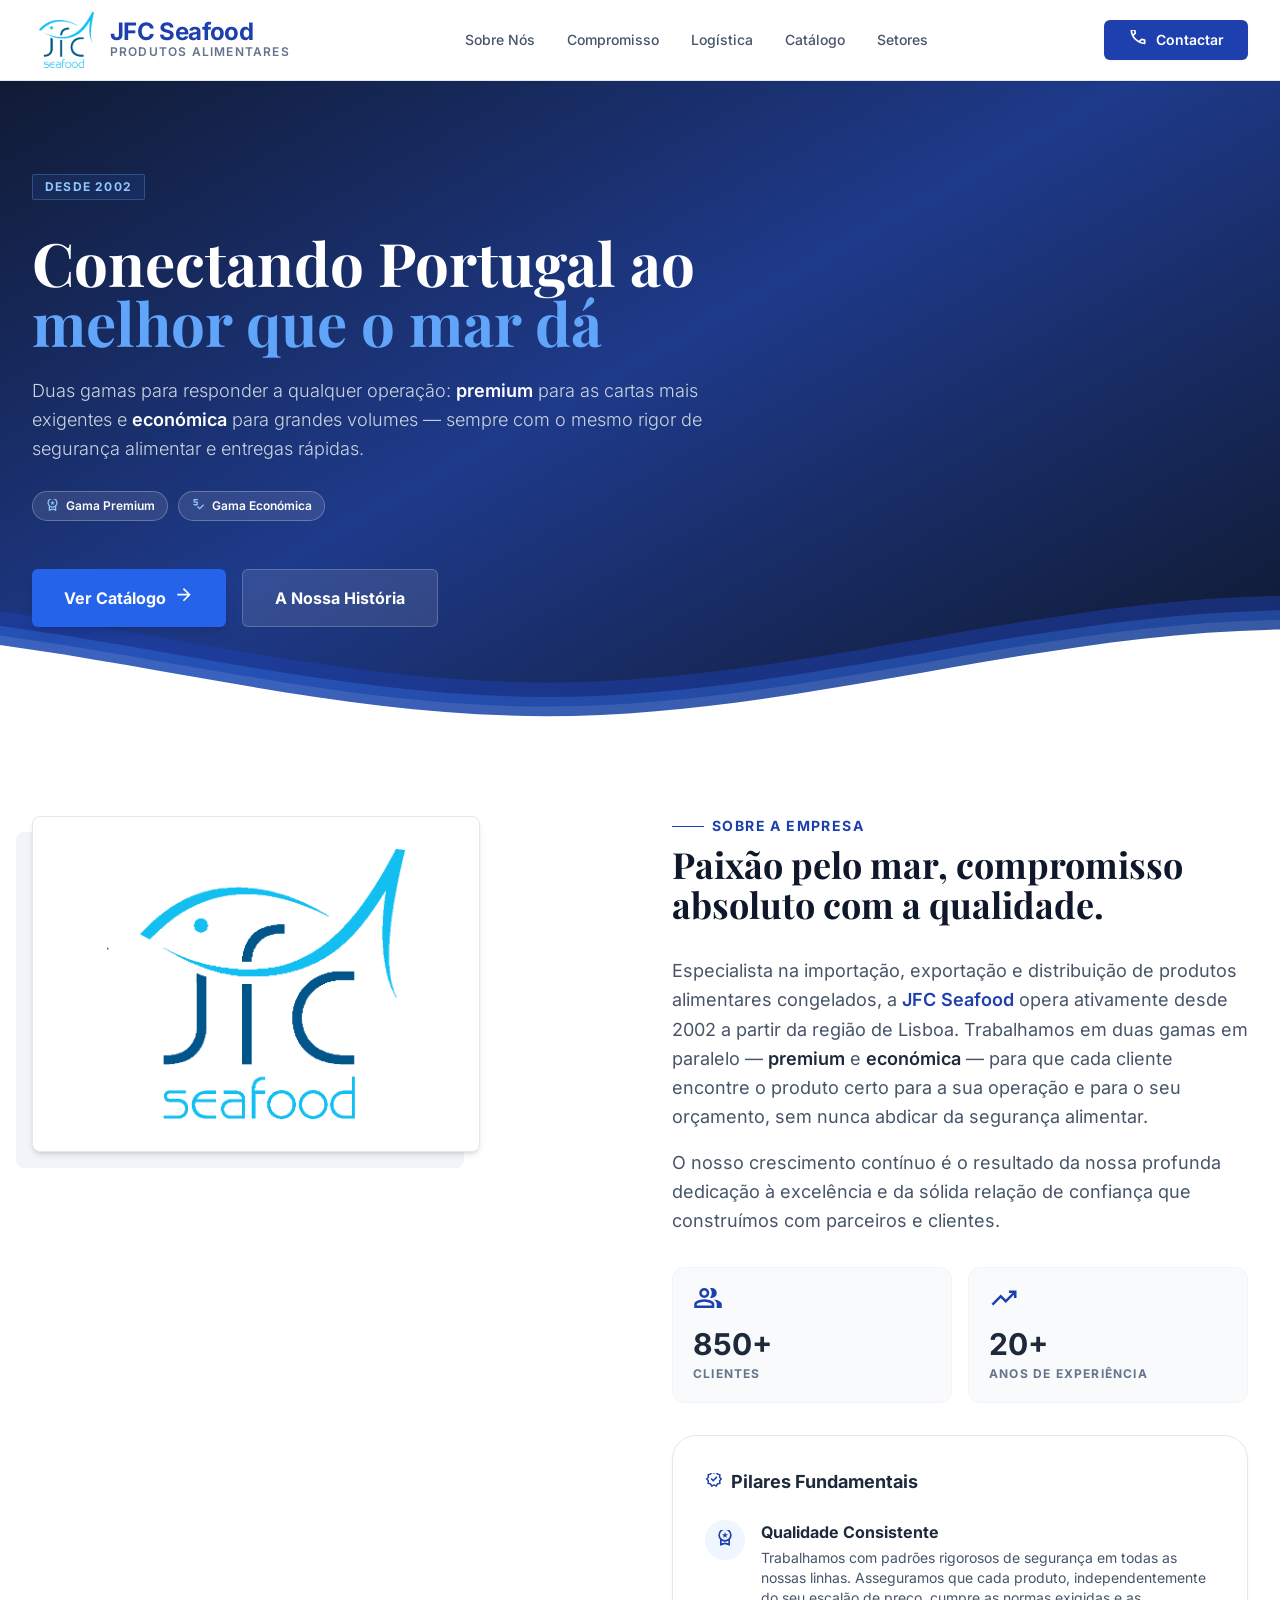
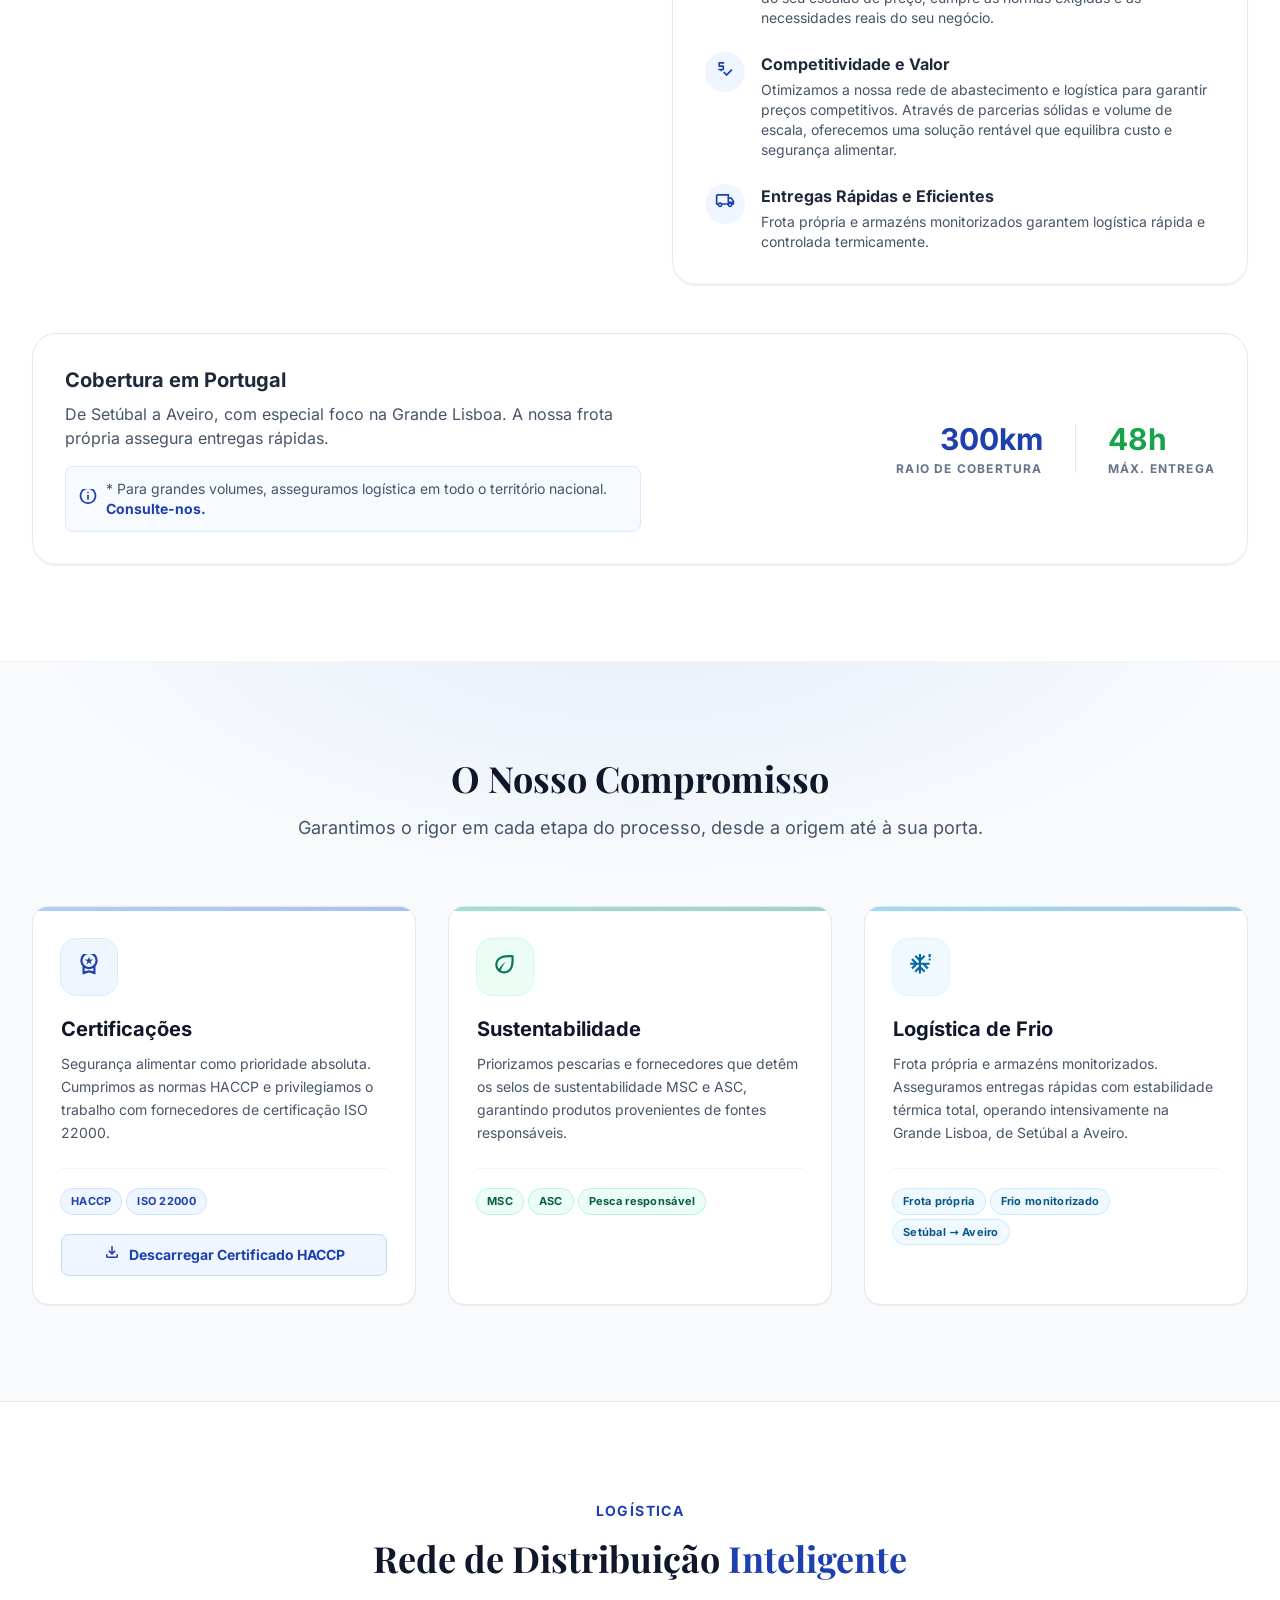
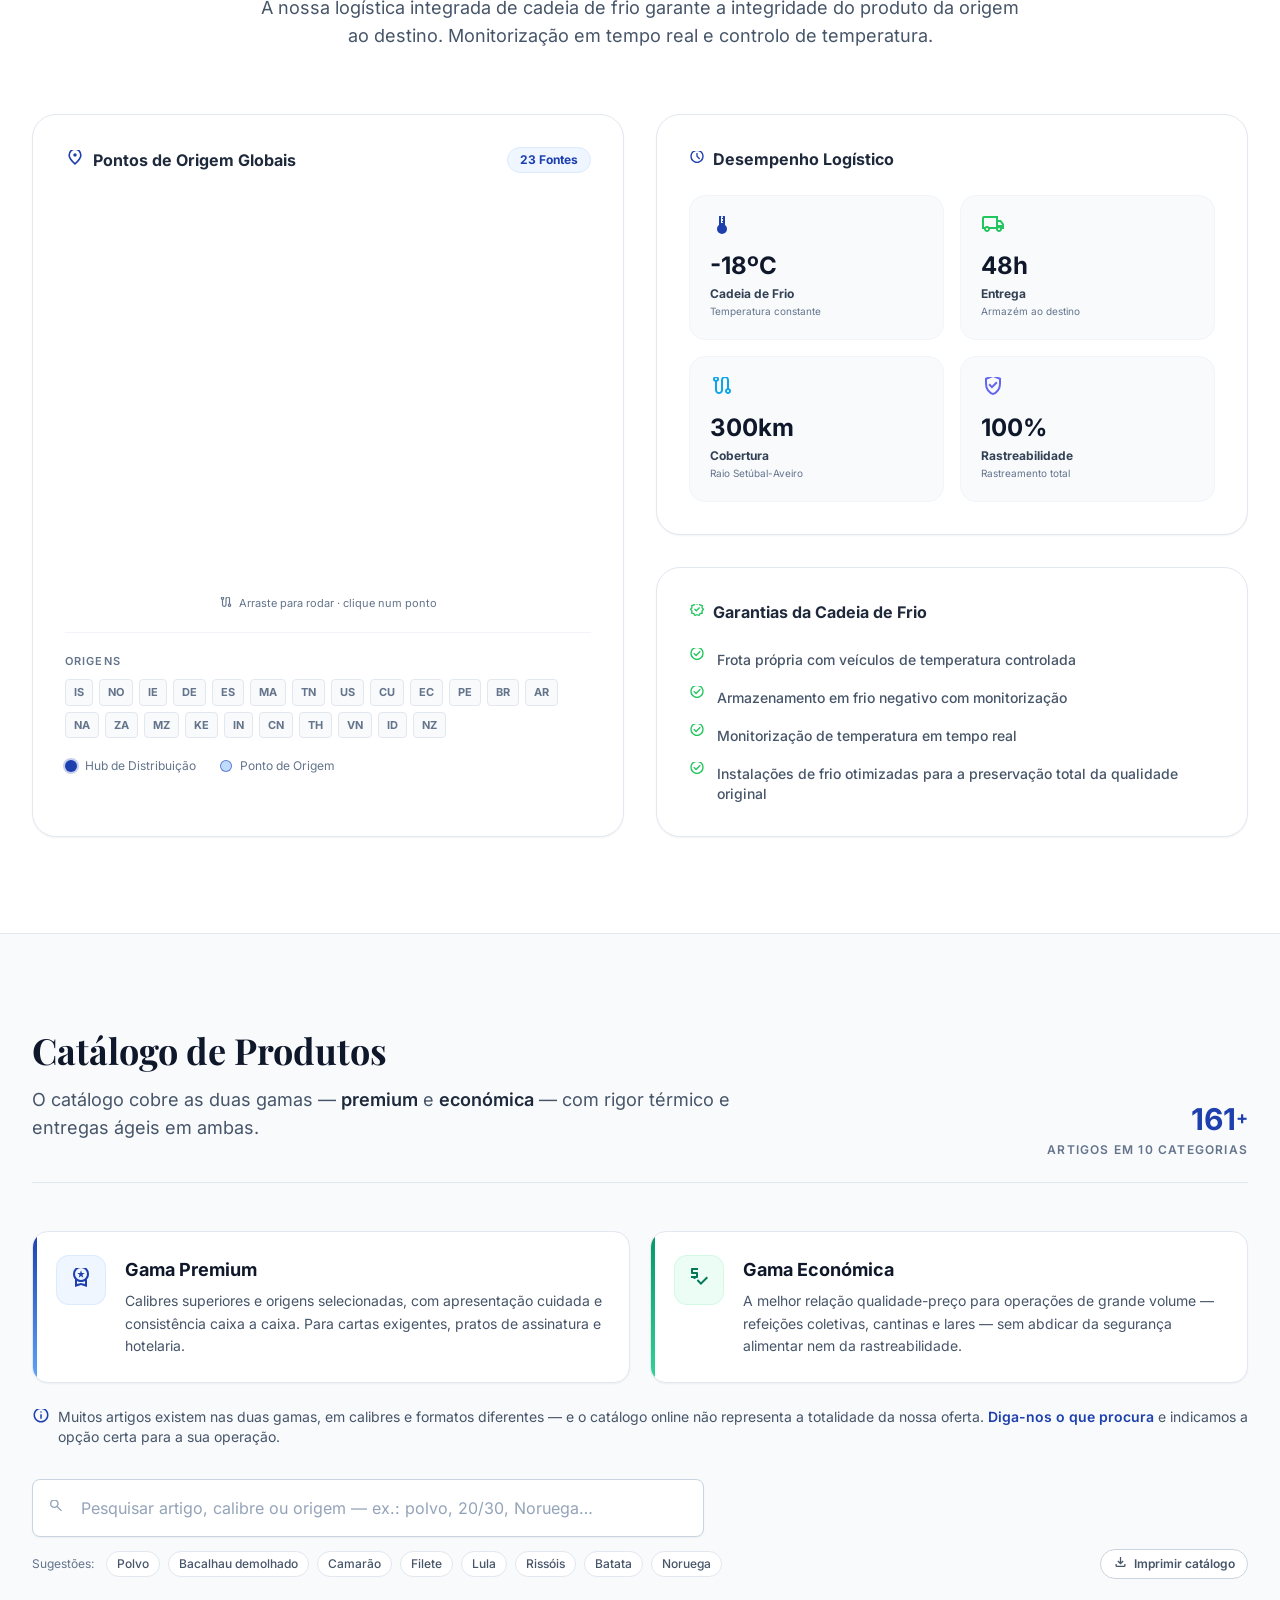
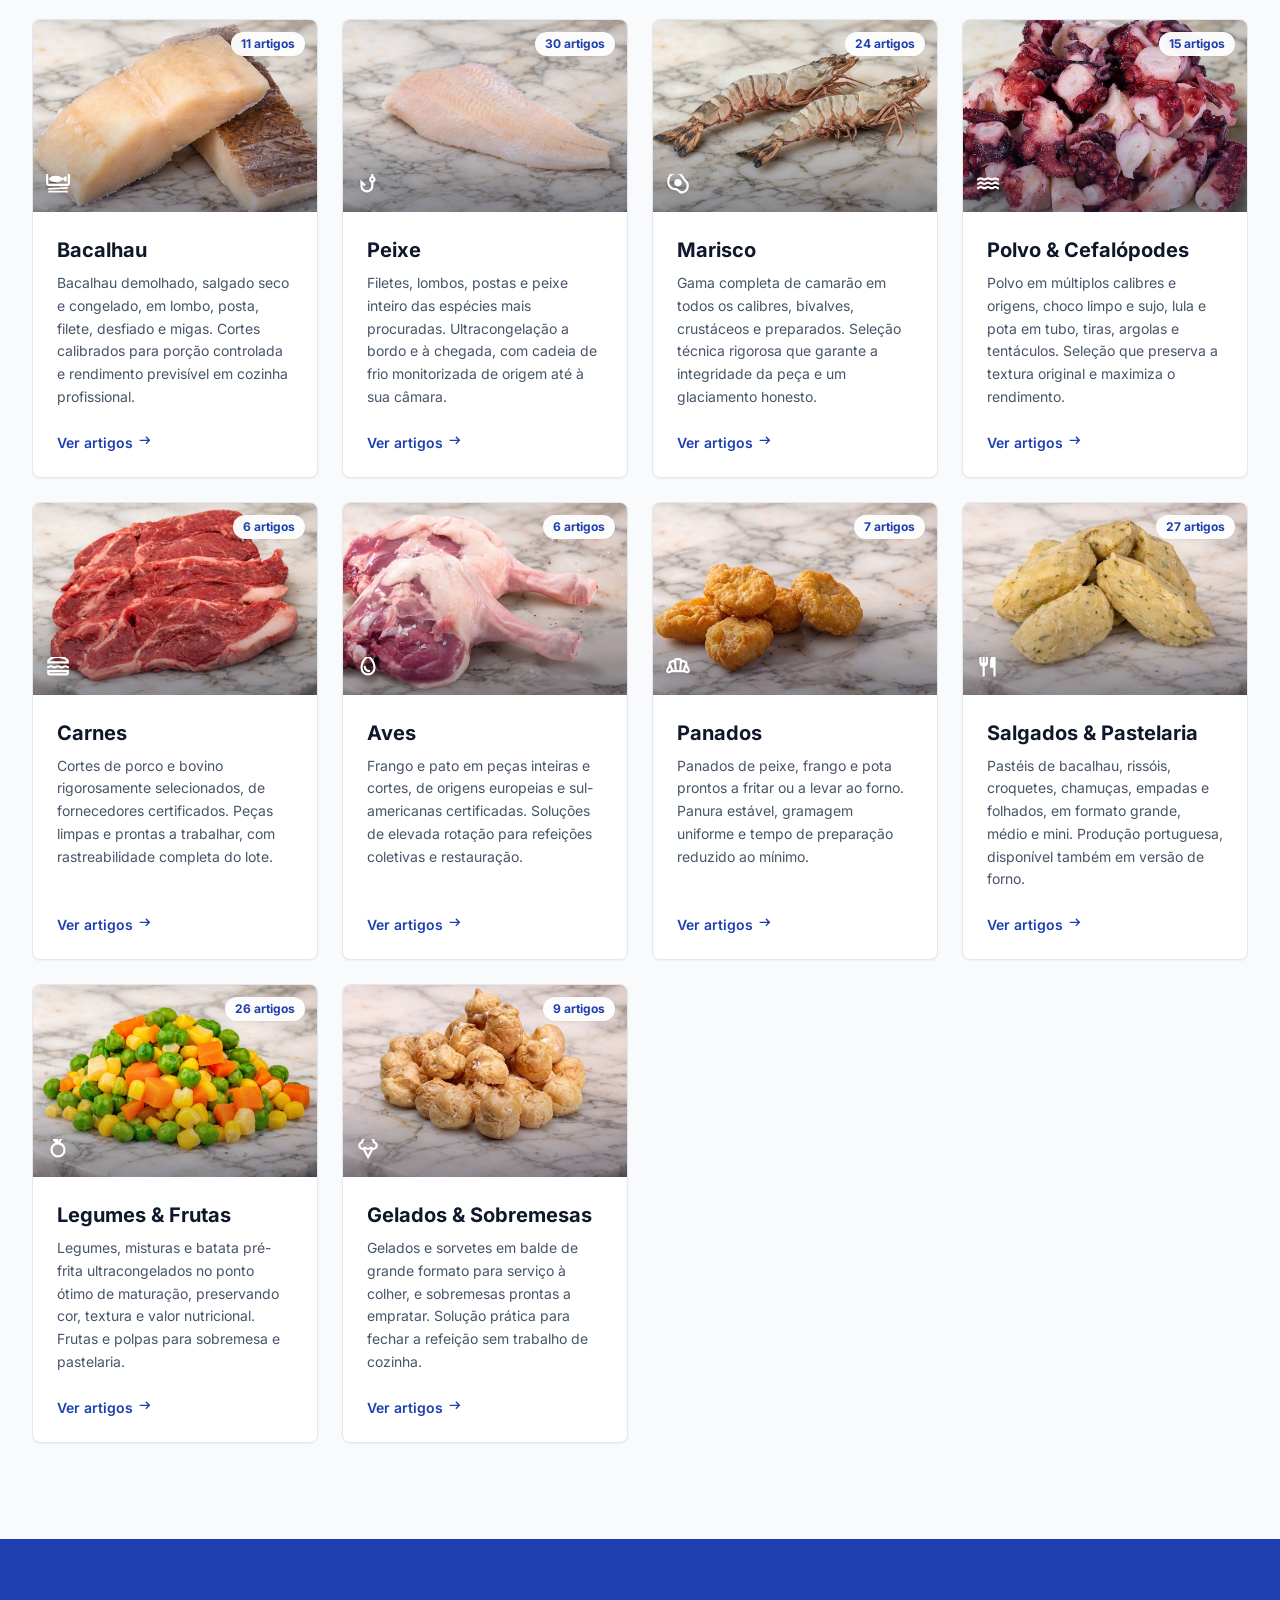
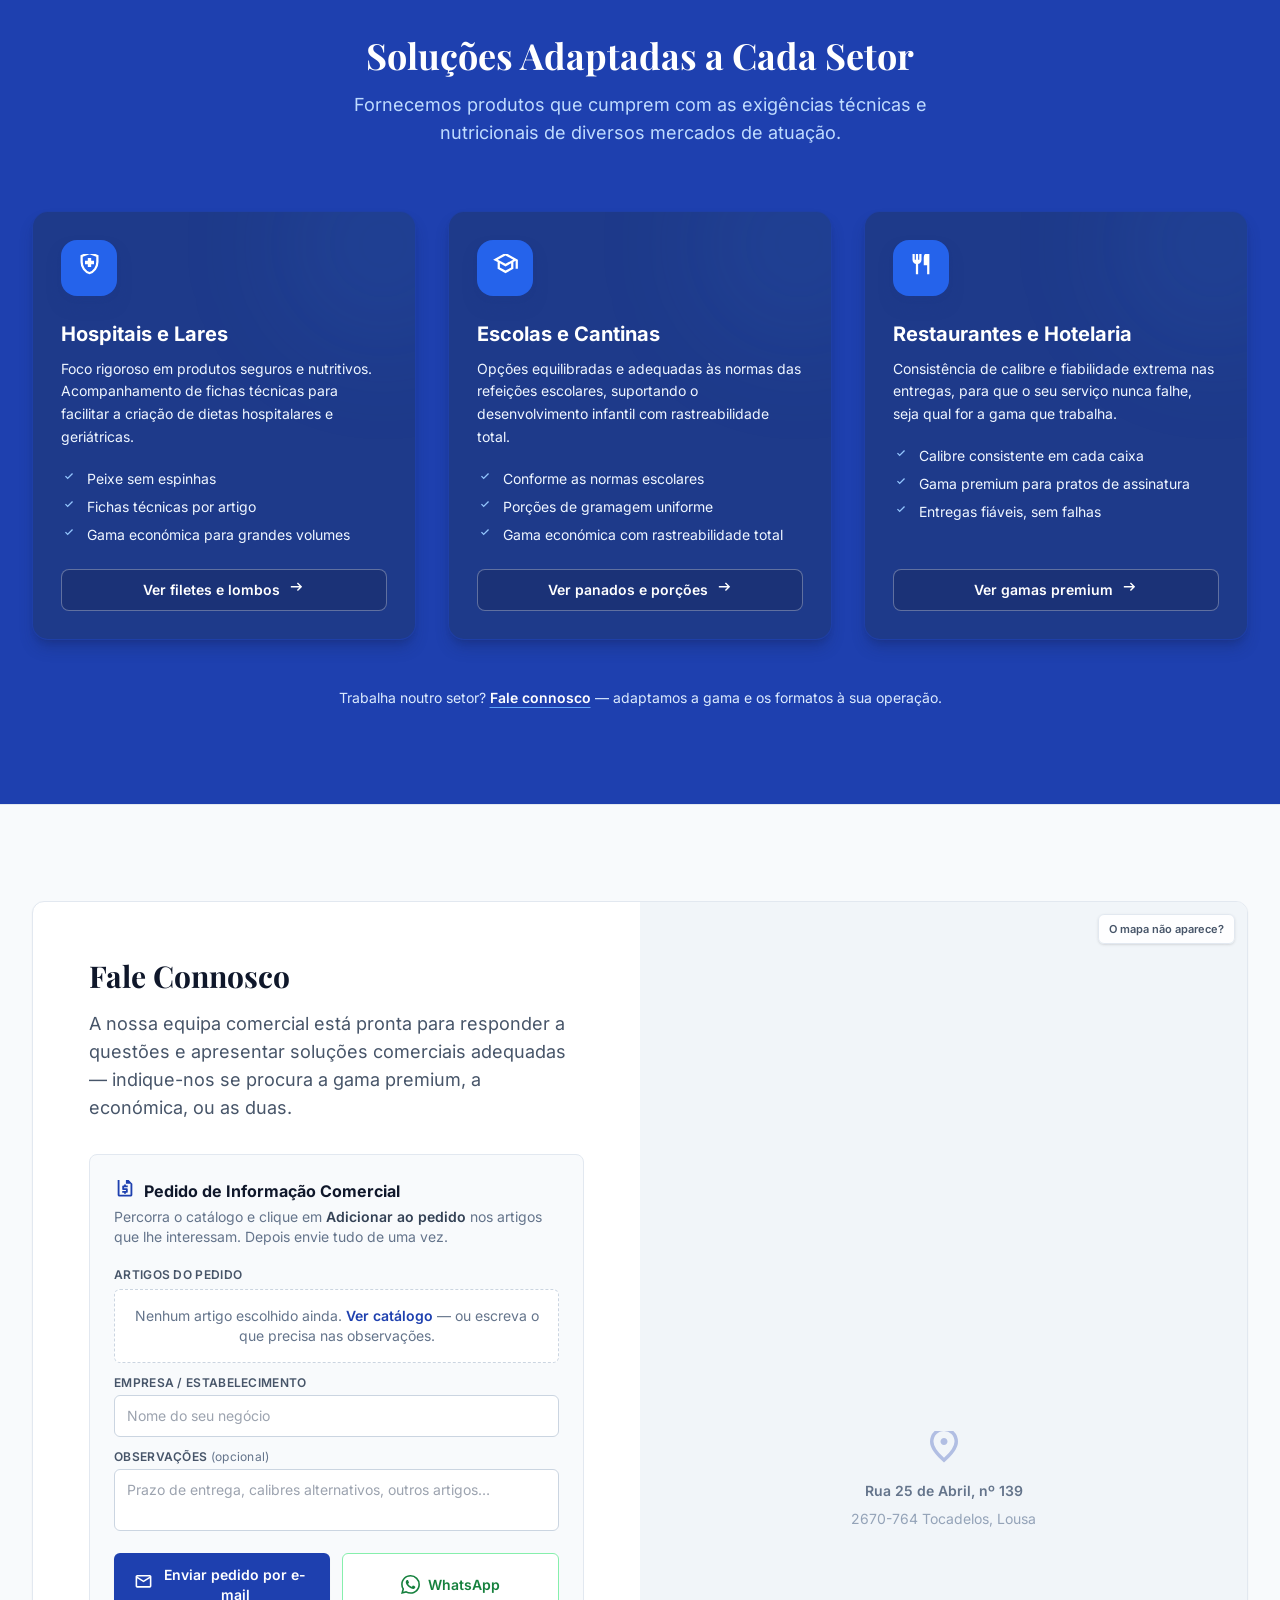
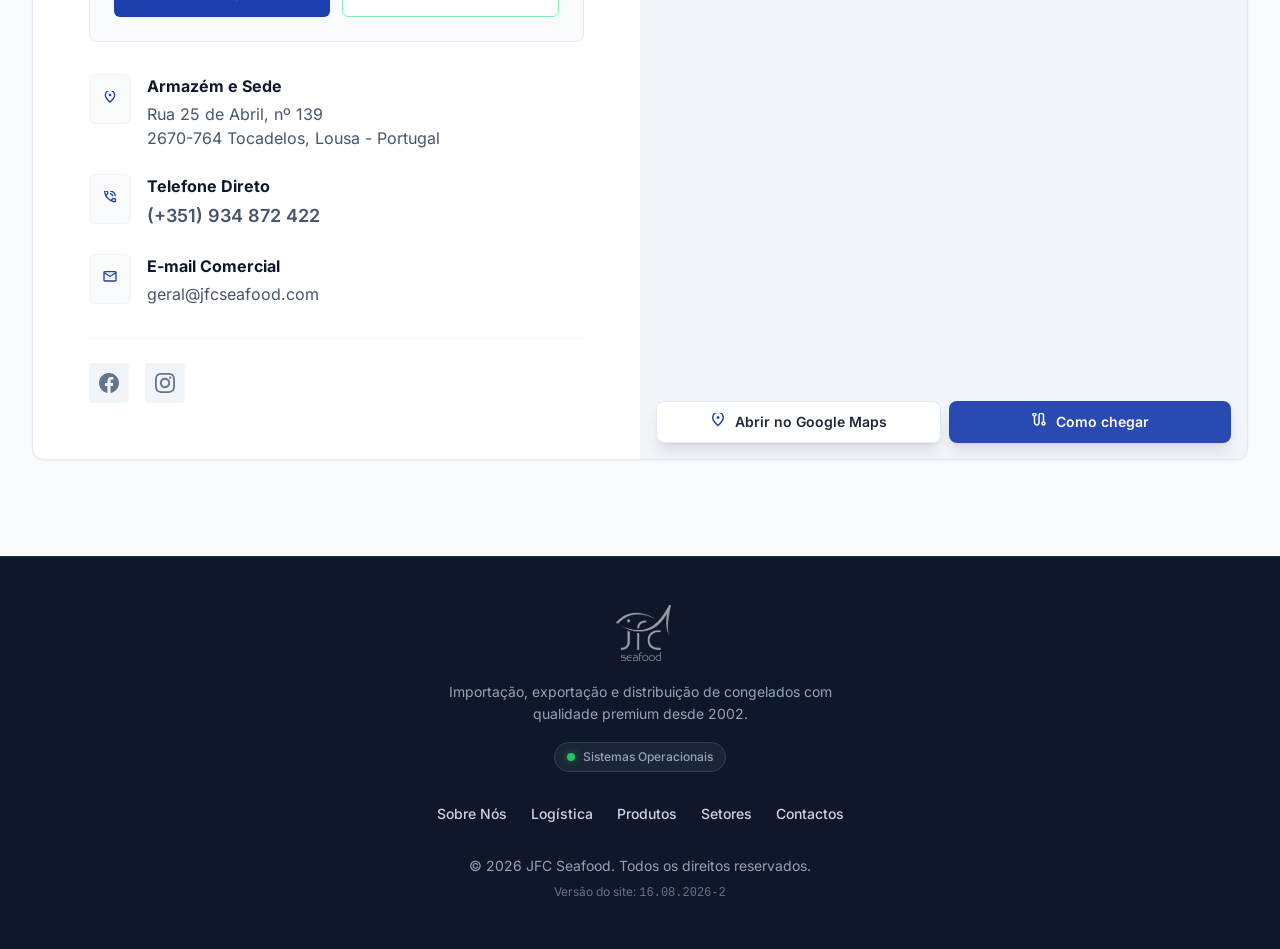
==== commit 532a53f7: "Add files via upload" ====
--- a/index.html
+++ b/index.html
@@ -847,23 +847,130 @@
                             </a>
                         </div>
                     </div>
-                    <!-- Mapa Google Maps -->
-                    <div class="h-[400px] lg:h-auto w-full bg-slate-200">
-                        <iframe 
-                            src="https://maps.google.com/maps?q=JFC+Seafood,+Rua+25+de+Abril+139,+Lousa&t=&z=15&ie=UTF8&iwloc=&output=embed" 
-                            width="100%" 
-                            height="100%" 
-                            style="border:0;" 
-                            allowfullscreen="" 
-                            loading="lazy" 
+                    <!-- Mapa do Google. Se não carregar (acontece em algumas redes e com
+                         certos bloqueadores), o botão por baixo troca para o OpenStreetMap. -->
+                    <div class="relative h-[400px] lg:h-auto w-full min-h-[420px] bg-slate-100">
+
+                        <!-- Fica por baixo do mapa; se o mapa não pintar, é isto que se vê. -->
+                        <div class="absolute inset-0 flex flex-col items-center justify-center text-center px-6 gap-2" aria-hidden="true">
+                            <svg class="ms text-[42px] text-primary/30" aria-hidden="true"><use href="#ic-location_on"/></svg>
+                            <p class="text-slate-500 text-sm font-semibold">Rua 25 de Abril, nº 139</p>
+                            <p class="text-slate-400 text-sm">2670-764 Tocadelos, Lousa</p>
+                        </div>
+
+                        <iframe id="mapa-quadro"
+                            src="https://maps.google.com/maps?q=JFC%20Seafood%2C%20Rua%2025%20de%20Abril%20139%2C%202670-764%20Tocadelos%2C%20Lousa%2C%20Portugal&amp;hl=pt-PT&amp;z=15&amp;output=embed"
+                            data-google="https://maps.google.com/maps?q=JFC%20Seafood%2C%20Rua%2025%20de%20Abril%20139%2C%202670-764%20Tocadelos%2C%20Lousa%2C%20Portugal&amp;hl=pt-PT&amp;z=15&amp;output=embed"
+                            data-osm="https://www.openstreetmap.org/export/embed.html?bbox=-9.1962%2C38.8876%2C-9.1822%2C38.8960&amp;layer=mapnik&amp;marker=38.8918%2C-9.1892"
+                            width="100%"
+                            height="100%"
+                            style="border:0;position:relative;z-index:1;"
+                            allowfullscreen=""
+                            loading="lazy"
                             referrerpolicy="no-referrer-when-downgrade"
-                            title="Localização da JFC Seafood">
+                            title="Mapa com a localização da JFC Seafood, em Tocadelos, Lousa">
                         </iframe>
+
+                        <div class="absolute bottom-4 left-4 right-4 z-10 flex flex-col sm:flex-row gap-2">
+                            <a href="https://www.google.com/maps/search/?api=1&amp;query=JFC%20Seafood%2C%20Rua%2025%20de%20Abril%20139%2C%202670-764%20Tocadelos%2C%20Lousa%2C%20Portugal"
+                               target="_blank" rel="noopener"
+                               class="flex-1 inline-flex items-center justify-center gap-2 bg-white/95 backdrop-blur hover:bg-white text-slate-800 text-sm font-semibold px-4 py-2.5 rounded-lg shadow-lg border border-slate-200 transition-colors focus:outline-none focus-visible:ring-2 focus-visible:ring-primary">
+                                <svg class="ms text-[18px] text-primary" aria-hidden="true"><use href="#ic-location_on"/></svg>
+                                Abrir no Google Maps
+                            </a>
+                            <a href="https://www.google.com/maps/dir/?api=1&amp;destination=JFC%20Seafood%2C%20Rua%2025%20de%20Abril%20139%2C%202670-764%20Tocadelos%2C%20Lousa%2C%20Portugal"
+                               target="_blank" rel="noopener"
+                               class="flex-1 inline-flex items-center justify-center gap-2 bg-primary/95 backdrop-blur hover:bg-primary-dark text-white text-sm font-semibold px-4 py-2.5 rounded-lg shadow-lg transition-colors focus:outline-none focus-visible:ring-2 focus-visible:ring-white">
+                                <svg class="ms text-[18px]" aria-hidden="true"><use href="#ic-route"/></svg>
+                                Como chegar
+                            </a>
+                        </div>
+
+                        <button type="button" id="mapa-alternar" onclick="alternarMapa()"
+                            class="absolute top-3 right-3 z-10 text-[11px] font-semibold text-slate-600 bg-white/90 backdrop-blur hover:bg-white border border-slate-200 px-2.5 py-1.5 rounded-md shadow transition-colors focus:outline-none focus-visible:ring-2 focus-visible:ring-primary">
+                            O mapa não aparece?
+                        </button>
                     </div>
                 </div>
             </div>
         </div>
     </section>
+
+    <!-- Como enviar o pedido -->
+    <div id="envio-modal" class="fixed inset-0 z-[110] hidden flex items-center justify-center p-4" aria-modal="true" role="dialog" aria-labelledby="envio-titulo">
+        <div id="envio-fundo" class="absolute inset-0 bg-slate-900/70 transition-opacity duration-300 opacity-0 cursor-pointer" onclick="fecharEnvio()"></div>
+
+        <div id="envio-painel" class="relative bg-white w-full max-w-lg rounded-xl shadow-2xl flex flex-col max-h-[90vh] transition-all duration-300 opacity-0 translate-y-4">
+
+            <div class="flex justify-between items-start px-6 py-5 border-b border-slate-200">
+                <div>
+                    <h3 id="envio-titulo" class="text-xl font-bold text-slate-900">Enviar o pedido</h3>
+                    <p class="text-sm text-primary font-medium mt-0.5"><span id="envio-resumo"></span></p>
+                </div>
+                <button type="button" onclick="fecharEnvio()" aria-label="Fechar"
+                    class="ml-4 shrink-0 text-slate-400 hover:text-slate-700 bg-slate-100 hover:bg-slate-200 rounded p-2 transition-colors">
+                    <svg class="ms text-[20px]" aria-hidden="true"><use href="#ic-close"/></svg>
+                </button>
+            </div>
+
+            <div class="overflow-y-auto px-6 py-5 bg-slate-50 flex-grow space-y-4">
+
+                <button type="button" id="envio-copiar" onclick="copiarPedido()"
+                    class="w-full inline-flex items-center justify-center gap-2 bg-primary hover:bg-primary-dark text-white font-semibold text-sm px-5 py-3.5 rounded-lg transition-colors shadow-sm focus:outline-none focus-visible:ring-2 focus-visible:ring-primary/50 focus-visible:ring-offset-2">
+                    <svg class="ms text-[19px]" aria-hidden="true"><use href="#ic-download"/></svg>
+                    Copiar texto do pedido
+                </button>
+
+                <div class="flex items-center gap-3 text-xs text-slate-500">
+                    <span class="h-px bg-slate-200 flex-grow"></span>
+                    ou abrir diretamente em
+                    <span class="h-px bg-slate-200 flex-grow"></span>
+                </div>
+
+                <div class="grid grid-cols-1 sm:grid-cols-3 gap-2.5">
+                    <button type="button" onclick="abrirNoCorreio('gmail')"
+                        class="inline-flex items-center justify-center gap-2 bg-white hover:bg-slate-100 border border-slate-300 text-slate-700 font-semibold text-sm px-3 py-2.5 rounded-lg transition-colors">
+                        Gmail
+                    </button>
+                    <button type="button" onclick="abrirNoCorreio('outlook')"
+                        class="inline-flex items-center justify-center gap-2 bg-white hover:bg-slate-100 border border-slate-300 text-slate-700 font-semibold text-sm px-3 py-2.5 rounded-lg transition-colors">
+                        Outlook
+                    </button>
+                    <button type="button" onclick="abrirNoCorreio('programa')"
+                        class="inline-flex items-center justify-center gap-2 bg-white hover:bg-slate-100 border border-slate-300 text-slate-700 font-semibold text-sm px-3 py-2.5 rounded-lg transition-colors">
+                        E-mail do PC
+                    </button>
+                </div>
+
+                <div id="envio-aviso" class="hidden items-start gap-2 text-xs text-amber-800 bg-amber-50 border border-amber-200 rounded-lg p-3">
+                    <svg class="ms text-[16px] shrink-0 mt-0.5" aria-hidden="true"><use href="#ic-info"/></svg>
+                    <span>O pedido é longo. A opção <strong>E-mail do PC</strong> pode cortar o texto — nesse caso use <strong>Copiar texto</strong> e cole na sua mensagem.</span>
+                </div>
+
+                <div class="bg-white border border-slate-200 rounded-lg p-3">
+                    <div class="flex items-center justify-between gap-2 mb-2">
+                        <label for="envio-texto" class="text-xs font-semibold text-slate-600 uppercase tracking-wide">Texto do pedido</label>
+                        <button type="button" id="envio-endereco" onclick="copiarEndereco()"
+                            class="text-xs font-semibold text-primary hover:underline">geral@jfcseafood.com</button>
+                    </div>
+                    <textarea id="envio-texto" readonly rows="7"
+                        class="w-full text-xs font-mono text-slate-700 bg-slate-50 border border-slate-200 rounded p-3 resize-none focus:outline-none focus:ring-2 focus:ring-primary/30"></textarea>
+                </div>
+            </div>
+
+            <div class="px-6 py-4 border-t border-slate-200 bg-white rounded-b-xl flex justify-between items-center gap-4">
+                <button type="button" onclick="enviarOrcamento('whatsapp')"
+                    class="inline-flex items-center gap-2 text-sm font-semibold text-green-700 hover:text-green-800">
+                    <svg class="w-[18px] h-[18px] fill-current" viewBox="0 0 24 24"><path d="M17.472 14.382c-.297-.149-1.758-.867-2.03-.967-.273-.099-.471-.148-.67.15-.197.297-.767.966-.94 1.164-.173.199-.347.223-.644.075-.297-.15-1.255-.463-2.39-1.475-.883-.788-1.48-1.761-1.653-2.059-.173-.297-.018-.458.13-.606.134-.133.298-.347.446-.52.149-.174.198-.298.298-.497.099-.198.05-.371-.025-.52-.075-.149-.669-1.612-.916-2.207-.242-.579-.487-.5-.669-.51a12.8 12.8 0 0 0-.57-.01c-.198 0-.52.074-.792.372-.272.297-1.04 1.016-1.04 2.479 0 1.462 1.065 2.875 1.213 3.074.149.198 2.096 3.2 5.077 4.487.709.306 1.262.489 1.694.625.712.227 1.36.195 1.872.118.571-.085 1.758-.719 2.006-1.413.248-.694.248-1.289.173-1.413-.074-.124-.272-.198-.57-.347m-5.421 7.403h-.004a9.87 9.87 0 0 1-5.031-1.378l-.361-.214-3.741.982.998-3.648-.235-.374a9.86 9.86 0 0 1-1.51-5.26c.001-5.45 4.436-9.884 9.888-9.884a9.82 9.82 0 0 1 6.988 2.896 9.82 9.82 0 0 1 2.893 6.994c-.003 5.45-4.437 9.884-9.885 9.884m8.413-18.297A11.82 11.82 0 0 0 12.05 0C5.495 0 .16 5.335.157 11.892c0 2.096.547 4.142 1.588 5.945L.057 24l6.305-1.654a11.88 11.88 0 0 0 5.683 1.448h.005c6.554 0 11.89-5.335 11.893-11.893A11.82 11.82 0 0 0 20.464 3.488"/></svg>
+                    Enviar por WhatsApp
+                </button>
+                <button type="button" onclick="fecharEnvio()"
+                    class="px-4 py-2 text-sm font-semibold text-slate-700 hover:bg-slate-100 border border-slate-300 rounded-md transition-colors">
+                    Fechar
+                </button>
+            </div>
+        </div>
+    </div>
 
     <!-- Catálogo completo, só visível na impressão -->
     <div id="catalogo-impressao" aria-hidden="true"></div>
@@ -900,6 +1007,9 @@
             </div>
             <p class="text-sm">
                 &copy; <script>document.write(new Date().getFullYear())</script> JFC Seafood. Todos os direitos reservados.
+            </p>
+            <p class="text-xs text-slate-500 mt-2" title="Serve para distinguir versões do ficheiro">
+                Versão do site: <span id="versao-site" class="font-mono">16.08.2026-2</span>
             </p>
         </div>
     </footer>
@@ -1469,6 +1579,24 @@
         const elPedidoFlutuante = document.getElementById("pedido-flutuante");
         const elPedidoContador = document.getElementById("pedido-contador");
 
+        // O botão flutuante desaparece enquanto o formulário está à vista —
+        // no telemóvel tapava o próprio botão de enviar.
+        let formularioVisivel = false;
+
+        function atualizaFlutuante() {
+            const mostrar = pedido.length > 0 && !formularioVisivel;
+            elPedidoFlutuante.classList.toggle("hidden", !mostrar);
+            elPedidoFlutuante.classList.toggle("flex", mostrar);
+        }
+
+        if ("IntersectionObserver" in window) {
+            const caixaForm = document.getElementById("orcamento-box");
+            if (caixaForm) new IntersectionObserver(es => {
+                formularioVisivel = es[0].isIntersecting;
+                atualizaFlutuante();
+            }, { threshold: 0.15 }).observe(caixaForm);
+        }
+
         function noPedido(ref) {
             return pedido.some(i => i.ref === ref);
         }
@@ -1478,26 +1606,26 @@
             elPedidoVazio.classList.toggle("hidden", n > 0);
             elPedidoLista.classList.toggle("hidden", n === 0);
             elPedidoLimpar.classList.toggle("hidden", n === 0);
-            elPedidoFlutuante.classList.toggle("hidden", n === 0);
-            elPedidoFlutuante.classList.toggle("flex", n > 0);
+            atualizaFlutuante();
             elPedidoContador.textContent = n;
 
             elPedidoLista.innerHTML = pedido.map((it, i) => `
-                <li class="bg-white border border-slate-200 rounded-md p-3 flex items-start gap-3">
-                    <div class="flex-grow min-w-0">
-                        <p class="font-semibold text-sm text-slate-900 leading-snug">${esc(it.n)}</p>
-                        <p class="text-xs text-slate-500 mt-0.5">${esc(it.ref)} · ${esc(it.f)}</p>
-                    </div>
-                    <div class="shrink-0 flex items-center gap-2">
-                        <label class="sr-only" for="qtd-${i}">Quantidade de ${esc(it.n)}</label>
-                        <input id="qtd-${i}" type="text" inputmode="numeric" value="${esc(it.qtd)}" data-qtd="${i}"
-                            aria-label="Quantidade"
-                            class="w-20 px-2 py-1.5 text-sm text-center rounded border border-slate-300 focus:outline-none focus:ring-2 focus:ring-primary/30 focus:border-primary">
-                        <span class="text-xs text-slate-500 w-12">${esc(it.u)}</span>
+                <li class="bg-white border border-slate-200 rounded-md p-3">
+                    <div class="flex items-start justify-between gap-3">
+                        <div class="min-w-0">
+                            <p class="font-semibold text-sm text-slate-900 leading-snug">${esc(it.n)}</p>
+                            <p class="text-xs text-slate-500 mt-0.5">${esc(it.ref)} · ${esc(it.f)}</p>
+                        </div>
                         <button type="button" data-remover="${esc(it.ref)}" aria-label="Remover ${esc(it.n)} do pedido"
-                            class="text-slate-400 hover:text-red-600 hover:bg-red-50 rounded p-1 transition-colors">
+                            class="shrink-0 -mt-1 -mr-1 text-slate-400 hover:text-red-600 hover:bg-red-50 rounded p-1.5 transition-colors">
                             <svg class="ms text-[18px]" aria-hidden="true"><use href="#ic-close"/></svg>
                         </button>
+                    </div>
+                    <div class="mt-2.5 pt-2.5 border-t border-slate-100 flex items-center gap-2">
+                        <label for="qtd-${i}" class="text-xs font-semibold text-slate-500 uppercase tracking-wide">Qtd.</label>
+                        <input id="qtd-${i}" type="text" inputmode="numeric" value="${esc(it.qtd)}" data-qtd="${i}"
+                            class="w-20 px-2 py-1.5 text-sm text-center rounded border border-slate-300 focus:outline-none focus:ring-2 focus:ring-primary/30 focus:border-primary">
+                        <span class="text-xs text-slate-500">${esc(it.u)}</span>
                     </div>
                 </li>`).join("");
 
@@ -1547,37 +1675,149 @@
             if (b) { e.preventDefault(); alternarPedido(b.dataset.addRef); }
         });
 
-        function enviarOrcamento(canal) {
+
+        // ==================== ENVIO DO PEDIDO ====================
+        // O botão dependia só de mailto:, que não faz nada em computadores sem programa
+        // de e-mail configurado (quem usa Gmail/Outlook no browser). Além disso, o
+        // Windows corta endereços mailto acima de ~2000 caracteres e falha em silêncio.
+        // Agora damos escolha: copiar, webmail ou programa de e-mail.
+
+        const envioModal = document.getElementById("envio-modal");
+        const envioTexto = document.getElementById("envio-texto");
+        let envioFocoAnterior = null;
+
+        function composeMensagem() {
             const nome = (document.getElementById("orcamento-nome").value || "").trim();
             const obs = (document.getElementById("orcamento-obs").value || "").trim();
 
+            let corpo = "Bom dia,\n\nGostaria de receber informação comercial sobre o seguinte:\n\n";
+            pedido.forEach((it, i) => {
+                corpo += `${i + 1}. ${it.n}\n   Ref. ${it.ref} · ${it.f}\n   Quantidade: ${(it.qtd || "a indicar")} ${it.u}\n\n`;
+            });
+            if (obs) corpo += `Observações: ${obs}\n\n`;
+            corpo += `Estabelecimento / Empresa: ${nome || "(a indicar)"}`;
+            corpo += "\n\nObrigado.";
+
+            const assunto = pedido.length === 1
+                ? `Pedido de informação — ${pedido[0].n}`
+                : pedido.length ? `Pedido de informação — ${pedido.length} artigos`
+                    : "Pedido de informação comercial";
+
+            return { assunto, corpo };
+        }
+
+        function pedidoValido() {
+            const obs = (document.getElementById("orcamento-obs").value || "").trim();
             if (!pedido.length && !obs) {
                 document.getElementById("orcamento-obs").focus();
                 alert("Escolha pelo menos um artigo no catálogo, ou escreva nas observações o que precisa.");
-                return;
-            }
-
-            let corpo = "Bom dia,\n\nGostaria de receber informação comercial sobre o seguinte:\n\n";
-            if (pedido.length) {
-                pedido.forEach((it, i) => {
-                    corpo += `${i + 1}. ${it.n}\n   Ref. ${it.ref} · ${it.f}\n   Quantidade: ${(it.qtd || "a indicar")} ${it.u}\n\n`;
-                });
-            }
-            if (obs) corpo += `Observações: ${obs}\n\n`;
-            corpo += `Estabelecimento / Empresa: ${nome || "(a indicar)"}`;
-            corpo += "\n\nObrigado.";
+                return false;
+            }
+            return true;
+        }
+
+        function enviarOrcamento(canal) {
+            if (!pedidoValido()) return;
+            const { assunto, corpo } = composeMensagem();
 
             if (canal === "whatsapp") {
                 window.open(`https://wa.me/${TELEFONE_WA}?text=${encodeURIComponent(corpo)}`, "_blank", "noopener");
-            } else {
-                const assunto = pedido.length === 1
-                    ? `Pedido de informação — ${pedido[0].n}`
-                    : pedido.length ? `Pedido de informação — ${pedido.length} artigos`
-                        : "Pedido de informação comercial";
+                return;
+            }
+            // Rede de segurança: se por alguma razão a janela não existir na página,
+            // não deixamos o botão morto — recorremos ao mailto direto.
+            if (!envioModal) {
                 window.location.href = `mailto:${EMAIL_COMERCIAL}?subject=${encodeURIComponent(assunto)}&body=${encodeURIComponent(corpo)}`;
-            }
-        }
-
+                return;
+            }
+            abrirEnvio(assunto, corpo);
+        }
+
+        let envioAssunto = "", envioCorpo = "";
+
+        function abrirEnvio(assunto, corpo) {
+            envioAssunto = assunto;
+            envioCorpo = corpo;
+            envioTexto.value = corpo;
+            envioFocoAnterior = document.activeElement;
+
+            document.getElementById("envio-resumo").textContent =
+                pedido.length ? `${pedido.length} ${pedido.length === 1 ? "artigo" : "artigos"} no pedido` : "Pedido sem artigos selecionados";
+
+            // mailto muito longo é cortado pelo Windows — avisamos em vez de falhar calados
+            const compMailto = `mailto:${EMAIL_COMERCIAL}?subject=${encodeURIComponent(assunto)}&body=${encodeURIComponent(corpo)}`.length;
+            document.getElementById("envio-aviso").classList.toggle("hidden", compMailto <= 1900);
+
+            envioModal.classList.remove("hidden");
+            setTimeout(() => {
+                document.getElementById("envio-fundo").classList.remove("opacity-0");
+                document.getElementById("envio-painel").classList.remove("opacity-0", "translate-y-4");
+                document.getElementById("envio-copiar").focus({ preventScroll: true });
+            }, 10);
+            document.body.style.overflow = "hidden";
+        }
+
+        function fecharEnvio() {
+            document.getElementById("envio-fundo").classList.add("opacity-0");
+            document.getElementById("envio-painel").classList.add("opacity-0", "translate-y-4");
+            setTimeout(() => {
+                envioModal.classList.add("hidden");
+                document.body.style.overflow = "";
+                if (envioFocoAnterior && document.contains(envioFocoAnterior)) envioFocoAnterior.focus({ preventScroll: true });
+                envioFocoAnterior = null;
+            }, 250);
+        }
+
+        async function copiarPedido() {
+            const btn = document.getElementById("envio-copiar");
+            const original = btn.innerHTML;
+            let ok = false;
+            try {
+                await navigator.clipboard.writeText(envioCorpo);
+                ok = true;
+            } catch (_) {
+                // navigator.clipboard não existe fora de https/localhost — recorre ao método antigo
+                envioTexto.select();
+                envioTexto.setSelectionRange(0, envioCorpo.length);
+                try { ok = document.execCommand("copy"); } catch (__) { ok = false; }
+            }
+            btn.innerHTML = ok
+                ? '<svg class="ms text-[19px]" aria-hidden="true"><use href="#ic-check_circle"/></svg> Texto copiado!'
+                : '<svg class="ms text-[19px]" aria-hidden="true"><use href="#ic-info"/></svg> Selecione e copie o texto abaixo';
+            if (!ok) { envioTexto.focus(); envioTexto.select(); }
+            setTimeout(() => { btn.innerHTML = original; }, 2600);
+        }
+
+        function abrirNoCorreio(onde) {
+            const a = encodeURIComponent(envioAssunto), c = encodeURIComponent(envioCorpo);
+            const destinos = {
+                gmail: `https://mail.google.com/mail/?view=cm&fs=1&to=${EMAIL_COMERCIAL}&su=${a}&body=${c}`,
+                outlook: `https://outlook.live.com/mail/0/deeplink/compose?to=${EMAIL_COMERCIAL}&subject=${a}&body=${c}`,
+                programa: `mailto:${EMAIL_COMERCIAL}?subject=${a}&body=${c}`,
+            };
+            if (onde === "programa") window.location.href = destinos.programa;
+            else window.open(destinos[onde], "_blank", "noopener");
+        }
+
+        async function copiarEndereco() {
+            const btn = document.getElementById("envio-endereco");
+            const antes = btn.textContent;
+            try { await navigator.clipboard.writeText(EMAIL_COMERCIAL); btn.textContent = "Endereço copiado!"; }
+            catch (_) { btn.textContent = EMAIL_COMERCIAL; }
+            setTimeout(() => { btn.textContent = antes; }, 2200);
+        }
+
+        document.addEventListener("keydown", e => {
+            if (envioModal.classList.contains("hidden")) return;
+            if (e.key === "Escape") { fecharEnvio(); return; }
+            if (e.key !== "Tab") return;
+            const painel = document.getElementById("envio-painel");
+            const f = painel.querySelectorAll('a[href], button:not([disabled]), textarea, input, [tabindex]:not([tabindex="-1"])');
+            if (!f.length) return;
+            const primeiro = f[0], ultimo = f[f.length - 1];
+            if (e.shiftKey && document.activeElement === primeiro) { e.preventDefault(); ultimo.focus(); }
+            else if (!e.shiftKey && document.activeElement === ultimo) { e.preventDefault(); primeiro.focus(); }
+        });
         desenhaPedido();
 
         // Usado pelos botões da secção "Setores": leva ao catálogo já filtrado.
@@ -1585,6 +1825,18 @@
             inputPesquisa.value = termo;
             pesquisar();
             document.getElementById("catalog").scrollIntoView({ behavior: "smooth", block: "start" });
+        }
+
+        // O mapa do Google falha em algumas redes e com certos bloqueadores. Em vez de
+        // deixar um quadrado cinzento, damos ao visitante um botão para trocar para o
+        // OpenStreetMap, que carrega sempre.
+        function alternarMapa() {
+            const quadro = document.getElementById("mapa-quadro");
+            const botao = document.getElementById("mapa-alternar");
+            if (!quadro) return;
+            const emGoogle = quadro.src.indexOf("google") !== -1;
+            quadro.src = emGoogle ? quadro.dataset.osm : quadro.dataset.google;
+            botao.textContent = emGoogle ? "Voltar ao Google Maps" : "O mapa não aparece?";
         }
 
         // ==================== CATÁLOGO IMPRIMÍVEL ====================
--- a/css/estilos.css
+++ b/css/estilos.css
@@ -1 +1 @@
-*,:after,:before{--tw-border-spacing-x:0;--tw-border-spacing-y:0;--tw-translate-x:0;--tw-translate-y:0;--tw-rotate:0;--tw-skew-x:0;--tw-skew-y:0;--tw-scale-x:1;--tw-scale-y:1;--tw-pan-x: ;--tw-pan-y: ;--tw-pinch-zoom: ;--tw-scroll-snap-strictness:proximity;--tw-gradient-from-position: ;--tw-gradient-via-position: ;--tw-gradient-to-position: ;--tw-ordinal: ;--tw-slashed-zero: ;--tw-numeric-figure: ;--tw-numeric-spacing: ;--tw-numeric-fraction: ;--tw-ring-inset: ;--tw-ring-offset-width:0px;--tw-ring-offset-color:#fff;--tw-ring-color:rgba(59,130,246,.5);--tw-ring-offset-shadow:0 0 #0000;--tw-ring-shadow:0 0 #0000;--tw-shadow:0 0 #0000;--tw-shadow-colored:0 0 #0000;--tw-blur: ;--tw-brightness: ;--tw-contrast: ;--tw-grayscale: ;--tw-hue-rotate: ;--tw-invert: ;--tw-saturate: ;--tw-sepia: ;--tw-drop-shadow: ;--tw-backdrop-blur: ;--tw-backdrop-brightness: ;--tw-backdrop-contrast: ;--tw-backdrop-grayscale: ;--tw-backdrop-hue-rotate: ;--tw-backdrop-invert: ;--tw-backdrop-opacity: ;--tw-backdrop-saturate: ;--tw-backdrop-sepia: ;--tw-contain-size: ;--tw-contain-layout: ;--tw-contain-paint: ;--tw-contain-style: }::backdrop{--tw-border-spacing-x:0;--tw-border-spacing-y:0;--tw-translate-x:0;--tw-translate-y:0;--tw-rotate:0;--tw-skew-x:0;--tw-skew-y:0;--tw-scale-x:1;--tw-scale-y:1;--tw-pan-x: ;--tw-pan-y: ;--tw-pinch-zoom: ;--tw-scroll-snap-strictness:proximity;--tw-gradient-from-position: ;--tw-gradient-via-position: ;--tw-gradient-to-position: ;--tw-ordinal: ;--tw-slashed-zero: ;--tw-numeric-figure: ;--tw-numeric-spacing: ;--tw-numeric-fraction: ;--tw-ring-inset: ;--tw-ring-offset-width:0px;--tw-ring-offset-color:#fff;--tw-ring-color:rgba(59,130,246,.5);--tw-ring-offset-shadow:0 0 #0000;--tw-ring-shadow:0 0 #0000;--tw-shadow:0 0 #0000;--tw-shadow-colored:0 0 #0000;--tw-blur: ;--tw-brightness: ;--tw-contrast: ;--tw-grayscale: ;--tw-hue-rotate: ;--tw-invert: ;--tw-saturate: ;--tw-sepia: ;--tw-drop-shadow: ;--tw-backdrop-blur: ;--tw-backdrop-brightness: ;--tw-backdrop-contrast: ;--tw-backdrop-grayscale: ;--tw-backdrop-hue-rotate: ;--tw-backdrop-invert: ;--tw-backdrop-opacity: ;--tw-backdrop-saturate: ;--tw-backdrop-sepia: ;--tw-contain-size: ;--tw-contain-layout: ;--tw-contain-paint: ;--tw-contain-style: }/*! tailwindcss v3.4.17 | MIT License | https://tailwindcss.com*/*,:after,:before{box-sizing:border-box;border:0 solid #e5e7eb}:after,:before{--tw-content:""}:host,html{line-height:1.5;-webkit-text-size-adjust:100%;-moz-tab-size:4;-o-tab-size:4;tab-size:4;font-family:Inter,system-ui,-apple-system,Segoe UI,sans-serif;font-feature-settings:normal;font-variation-settings:normal;-webkit-tap-highlight-color:transparent}body{margin:0;line-height:inherit}hr{height:0;color:inherit;border-top-width:1px}abbr:where([title]){-webkit-text-decoration:underline dotted;text-decoration:underline dotted}h1,h2,h3,h4,h5,h6{font-size:inherit;font-weight:inherit}a{color:inherit;text-decoration:inherit}b,strong{font-weight:bolder}code,kbd,pre,samp{font-family:ui-monospace,SFMono-Regular,Menlo,Monaco,Consolas,Liberation Mono,Courier New,monospace;font-feature-settings:normal;font-variation-settings:normal;font-size:1em}small{font-size:80%}sub,sup{font-size:75%;line-height:0;position:relative;vertical-align:baseline}sub{bottom:-.25em}sup{top:-.5em}table{text-indent:0;border-color:inherit;border-collapse:collapse}button,input,optgroup,select,textarea{font-family:inherit;font-feature-settings:inherit;font-variation-settings:inherit;font-size:100%;font-weight:inherit;line-height:inherit;letter-spacing:inherit;color:inherit;margin:0;padding:0}button,select{text-transform:none}button,input:where([type=button]),input:where([type=reset]),input:where([type=submit]){-webkit-appearance:button;background-color:transparent;background-image:none}:-moz-focusring{outline:auto}:-moz-ui-invalid{box-shadow:none}progress{vertical-align:baseline}::-webkit-inner-spin-button,::-webkit-outer-spin-button{height:auto}[type=search]{-webkit-appearance:textfield;outline-offset:-2px}::-webkit-search-decoration{-webkit-appearance:none}::-webkit-file-upload-button{-webkit-appearance:button;font:inherit}summary{display:list-item}blockquote,dd,dl,figure,h1,h2,h3,h4,h5,h6,hr,p,pre{margin:0}fieldset{margin:0}fieldset,legend{padding:0}menu,ol,ul{list-style:none;margin:0;padding:0}dialog{padding:0}textarea{resize:vertical}input::-moz-placeholder,textarea::-moz-placeholder{opacity:1;color:#9ca3af}input::placeholder,textarea::placeholder{opacity:1;color:#9ca3af}[role=button],button{cursor:pointer}:disabled{cursor:default}audio,canvas,embed,iframe,img,object,svg,video{display:block;vertical-align:middle}img,video{max-width:100%;height:auto}[hidden]:where(:not([hidden=until-found])){display:none}html{scroll-behavior:smooth}body{font-family:Inter,system-ui,-apple-system,Segoe UI,sans-serif;-webkit-font-smoothing:antialiased;-moz-osx-font-smoothing:grayscale}div[id=orcamento-box],section[id]{scroll-margin-top:6rem}.container{width:100%}@media (min-width:640px){.container{max-width:640px}}@media (min-width:768px){.container{max-width:768px}}@media (min-width:1024px){.container{max-width:1024px}}@media (min-width:1280px){.container{max-width:1280px}}@media (min-width:1536px){.container{max-width:1536px}}.ms{display:inline-block;width:1em;height:1em;fill:currentColor;vertical-align:-.145em;flex-shrink:0}.sr-only{position:absolute;width:1px;height:1px;padding:0;margin:-1px;overflow:hidden;clip:rect(0,0,0,0);white-space:nowrap;border-width:0}.pointer-events-none{pointer-events:none}.fixed{position:fixed}.absolute{position:absolute}.relative{position:relative}.inset-0{inset:0}.-left-4{left:-1rem}.-right-16{right:-4rem}.-top-16{top:-4rem}.bottom-3{bottom:.75rem}.bottom-5{bottom:1.25rem}.left-0{left:0}.left-3{left:.75rem}.left-4{left:1rem}.right-3{right:.75rem}.right-5{right:1.25rem}.top-0{top:0}.top-1\/2{top:50%}.top-3{top:.75rem}.top-4{top:1rem}.-z-10{z-index:-10}.z-0{z-index:0}.z-10{z-index:10}.z-20{z-index:20}.z-40{z-index:40}.z-50{z-index:50}.z-\[100\]{z-index:100}.mx-auto{margin-left:auto;margin-right:auto}.-mt-4{margin-top:-1rem}.mb-1{margin-bottom:.25rem}.mb-1\.5{margin-bottom:.375rem}.mb-10{margin-bottom:2.5rem}.mb-12{margin-bottom:3rem}.mb-16{margin-bottom:4rem}.mb-2{margin-bottom:.5rem}.mb-2\.5{margin-bottom:.625rem}.mb-3{margin-bottom:.75rem}.mb-4{margin-bottom:1rem}.mb-5{margin-bottom:1.25rem}.mb-6{margin-bottom:1.5rem}.mb-8{margin-bottom:2rem}.ml-4{margin-left:1rem}.mr-1{margin-right:.25rem}.mt-0\.5{margin-top:.125rem}.mt-1{margin-top:.25rem}.mt-12{margin-top:3rem}.mt-3{margin-top:.75rem}.mt-4{margin-top:1rem}.mt-5{margin-top:1.25rem}.mt-6{margin-top:1.5rem}.mt-auto{margin-top:auto}.block{display:block}.inline-block{display:inline-block}.flex{display:flex}.inline-flex{display:inline-flex}.table{display:table}.grid{display:grid}.hidden{display:none}.aspect-\[4\/3\]{aspect-ratio:4/3}.aspect-square{aspect-ratio:1/1}.h-1{height:.25rem}.h-10{height:2.5rem}.h-12{height:3rem}.h-14{height:3.5rem}.h-2{height:.5rem}.h-20{height:5rem}.h-3{height:.75rem}.h-32{height:8rem}.h-36{height:9rem}.h-48{height:12rem}.h-5{height:1.25rem}.h-\[19px\]{height:19px}.h-\[22px\]{height:22px}.h-\[400px\]{height:400px}.h-\[80vh\]{height:80vh}.h-full{height:100%}.h-px{height:1px}.max-h-\[90vh\]{max-height:90vh}.min-h-\[600px\]{min-height:600px}.min-h-screen{min-height:100vh}.w-1{width:.25rem}.w-10{width:2.5rem}.w-12{width:3rem}.w-14{width:3.5rem}.w-2{width:.5rem}.w-20{width:5rem}.w-3{width:.75rem}.w-32{width:8rem}.w-48{width:12rem}.w-5{width:1.25rem}.w-8{width:2rem}.w-\[19px\]{width:19px}.w-auto{width:auto}.w-full{width:100%}.w-px{width:1px}.min-w-0{min-width:0}.min-w-\[22px\]{min-width:22px}.max-w-2xl{max-width:42rem}.max-w-3xl{max-width:48rem}.max-w-4xl{max-width:56rem}.max-w-7xl{max-width:80rem}.max-w-md{max-width:28rem}.max-w-xl{max-width:36rem}.flex-1{flex:1 1 0%}.shrink-0{flex-shrink:0}.flex-grow{flex-grow:1}.-translate-y-1\/2{--tw-translate-y:-50%}.-translate-y-1\/2,.translate-y-4{transform:translate(var(--tw-translate-x),var(--tw-translate-y)) rotate(var(--tw-rotate)) skewX(var(--tw-skew-x)) skewY(var(--tw-skew-y)) scaleX(var(--tw-scale-x)) scaleY(var(--tw-scale-y))}.translate-y-4{--tw-translate-y:1rem}@keyframes bounce{0%,to{transform:translateY(-25%);animation-timing-function:cubic-bezier(.8,0,1,1)}50%{transform:none;animation-timing-function:cubic-bezier(0,0,.2,1)}}.animate-bounce{animation:bounce 1s infinite}.animate-pulse{animation:pulse 2s cubic-bezier(.4,0,.6,1) infinite}.cursor-default{cursor:default}.cursor-pointer{cursor:pointer}.select-none{-webkit-user-select:none;-moz-user-select:none;user-select:none}.resize-none{resize:none}.resize{resize:both}.scroll-mt-28{scroll-margin-top:7rem}.grid-cols-1{grid-template-columns:repeat(1,minmax(0,1fr))}.grid-cols-2{grid-template-columns:repeat(2,minmax(0,1fr))}.flex-col{flex-direction:column}.flex-wrap{flex-wrap:wrap}.items-start{align-items:flex-start}.items-center{align-items:center}.items-baseline{align-items:baseline}.items-stretch{align-items:stretch}.justify-end{justify-content:flex-end}.justify-center{justify-content:center}.justify-between{justify-content:space-between}.gap-1{gap:.25rem}.gap-1\.5{gap:.375rem}.gap-16{gap:4rem}.gap-2{gap:.5rem}.gap-2\.5{gap:.625rem}.gap-3{gap:.75rem}.gap-4{gap:1rem}.gap-5{gap:1.25rem}.gap-6{gap:1.5rem}.gap-8{gap:2rem}.gap-x-6{-moz-column-gap:1.5rem;column-gap:1.5rem}.gap-y-2{row-gap:.5rem}.space-y-2>:not([hidden])~:not([hidden]){--tw-space-y-reverse:0;margin-top:calc(.5rem*(1 - var(--tw-space-y-reverse)));margin-bottom:calc(.5rem*var(--tw-space-y-reverse))}.space-y-3>:not([hidden])~:not([hidden]){--tw-space-y-reverse:0;margin-top:calc(.75rem*(1 - var(--tw-space-y-reverse)));margin-bottom:calc(.75rem*var(--tw-space-y-reverse))}.space-y-4>:not([hidden])~:not([hidden]){--tw-space-y-reverse:0;margin-top:calc(1rem*(1 - var(--tw-space-y-reverse)));margin-bottom:calc(1rem*var(--tw-space-y-reverse))}.space-y-6>:not([hidden])~:not([hidden]){--tw-space-y-reverse:0;margin-top:calc(1.5rem*(1 - var(--tw-space-y-reverse)));margin-bottom:calc(1.5rem*var(--tw-space-y-reverse))}.space-y-8>:not([hidden])~:not([hidden]){--tw-space-y-reverse:0;margin-top:calc(2rem*(1 - var(--tw-space-y-reverse)));margin-bottom:calc(2rem*var(--tw-space-y-reverse))}.self-start{align-self:flex-start}.self-center{align-self:center}.overflow-hidden{overflow:hidden}.overflow-y-auto{overflow-y:auto}.scroll-smooth{scroll-behavior:smooth}.truncate{overflow:hidden;text-overflow:ellipsis}.truncate,.whitespace-nowrap{white-space:nowrap}.rounded{border-radius:.25rem}.rounded-2xl{border-radius:1rem}.rounded-3xl{border-radius:1.5rem}.rounded-full{border-radius:9999px}.rounded-lg{border-radius:.5rem}.rounded-md{border-radius:.375rem}.rounded-sm{border-radius:.125rem}.rounded-xl{border-radius:.75rem}.rounded-b-xl{border-bottom-right-radius:.75rem;border-bottom-left-radius:.75rem}.rounded-r-md{border-top-right-radius:.375rem;border-bottom-right-radius:.375rem}.rounded-t-xl{border-top-left-radius:.75rem;border-top-right-radius:.75rem}.border{border-width:1px}.border-b{border-bottom-width:1px}.border-l-2{border-left-width:2px}.border-l-4{border-left-width:4px}.border-t{border-top-width:1px}.border-dashed{border-style:dashed}.border-blue-100{--tw-border-opacity:1;border-color:rgb(219 234 254/var(--tw-border-opacity,1))}.border-blue-200{--tw-border-opacity:1;border-color:rgb(191 219 254/var(--tw-border-opacity,1))}.border-blue-400\/30{border-color:rgba(96,165,250,.3)}.border-blue-800\/80{border-color:rgba(30,64,175,.8)}.border-green-300{--tw-border-opacity:1;border-color:rgb(134 239 172/var(--tw-border-opacity,1))}.border-primary{--tw-border-opacity:1;border-color:rgb(30 64 175/var(--tw-border-opacity,1))}.border-primary\/60{border-color:rgba(30,64,175,.6)}.border-slate-100{--tw-border-opacity:1;border-color:rgb(241 245 249/var(--tw-border-opacity,1))}.border-slate-200{--tw-border-opacity:1;border-color:rgb(226 232 240/var(--tw-border-opacity,1))}.border-slate-300{--tw-border-opacity:1;border-color:rgb(203 213 225/var(--tw-border-opacity,1))}.border-slate-700{--tw-border-opacity:1;border-color:rgb(51 65 85/var(--tw-border-opacity,1))}.border-slate-800{--tw-border-opacity:1;border-color:rgb(30 41 59/var(--tw-border-opacity,1))}.border-white{--tw-border-opacity:1;border-color:rgb(255 255 255/var(--tw-border-opacity,1))}.border-white\/20{border-color:hsla(0,0%,100%,.2)}.border-white\/25{border-color:hsla(0,0%,100%,.25)}.border-white\/30{border-color:hsla(0,0%,100%,.3)}.bg-blue-200{--tw-bg-opacity:1;background-color:rgb(191 219 254/var(--tw-bg-opacity,1))}.bg-blue-50{--tw-bg-opacity:1;background-color:rgb(239 246 255/var(--tw-bg-opacity,1))}.bg-blue-50\/50{background-color:rgba(239,246,255,.5)}.bg-blue-50\/60{background-color:rgba(239,246,255,.6)}.bg-blue-500\/10{background-color:rgba(59,130,246,.1)}.bg-blue-500\/20{background-color:rgba(59,130,246,.2)}.bg-blue-600{--tw-bg-opacity:1;background-color:rgb(37 99 235/var(--tw-bg-opacity,1))}.bg-blue-950\/35{background-color:rgba(23,37,84,.35)}.bg-emerald-50{--tw-bg-opacity:1;background-color:rgb(236 253 245/var(--tw-bg-opacity,1))}.bg-green-500{--tw-bg-opacity:1;background-color:rgb(34 197 94/var(--tw-bg-opacity,1))}.bg-primary{--tw-bg-opacity:1;background-color:rgb(30 64 175/var(--tw-bg-opacity,1))}.bg-primary-dark{--tw-bg-opacity:1;background-color:rgb(30 58 138/var(--tw-bg-opacity,1))}.bg-sky-50{--tw-bg-opacity:1;background-color:rgb(240 249 255/var(--tw-bg-opacity,1))}.bg-slate-100{--tw-bg-opacity:1;background-color:rgb(241 245 249/var(--tw-bg-opacity,1))}.bg-slate-200{--tw-bg-opacity:1;background-color:rgb(226 232 240/var(--tw-bg-opacity,1))}.bg-slate-50{--tw-bg-opacity:1;background-color:rgb(248 250 252/var(--tw-bg-opacity,1))}.bg-slate-800\/80{background-color:rgba(30,41,59,.8)}.bg-slate-900{--tw-bg-opacity:1;background-color:rgb(15 23 42/var(--tw-bg-opacity,1))}.bg-slate-900\/70{background-color:rgba(15,23,42,.7)}.bg-white{--tw-bg-opacity:1;background-color:rgb(255 255 255/var(--tw-bg-opacity,1))}.bg-white\/10{background-color:hsla(0,0%,100%,.1)}.bg-white\/95{background-color:hsla(0,0%,100%,.95)}.bg-gradient-to-b{background-image:linear-gradient(to bottom,var(--tw-gradient-stops))}.bg-gradient-to-br{background-image:linear-gradient(to bottom right,var(--tw-gradient-stops))}.bg-gradient-to-r{background-image:linear-gradient(to right,var(--tw-gradient-stops))}.bg-gradient-to-t{background-image:linear-gradient(to top,var(--tw-gradient-stops))}.from-blue-500{--tw-gradient-from:#3b82f6 var(--tw-gradient-from-position);--tw-gradient-to:rgba(59,130,246,0) var(--tw-gradient-to-position);--tw-gradient-stops:var(--tw-gradient-from),var(--tw-gradient-to)}.from-emerald-500{--tw-gradient-from:#10b981 var(--tw-gradient-from-position);--tw-gradient-to:rgba(16,185,129,0) var(--tw-gradient-to-position);--tw-gradient-stops:var(--tw-gradient-from),var(--tw-gradient-to)}.from-emerald-600{--tw-gradient-from:#059669 var(--tw-gradient-from-position);--tw-gradient-to:rgba(5,150,105,0) var(--tw-gradient-to-position);--tw-gradient-stops:var(--tw-gradient-from),var(--tw-gradient-to)}.from-primary{--tw-gradient-from:#1e40af var(--tw-gradient-from-position);--tw-gradient-to:rgba(30,64,175,0) var(--tw-gradient-to-position);--tw-gradient-stops:var(--tw-gradient-from),var(--tw-gradient-to)}.from-sky-500{--tw-gradient-from:#0ea5e9 var(--tw-gradient-from-position);--tw-gradient-to:rgba(14,165,233,0) var(--tw-gradient-to-position);--tw-gradient-stops:var(--tw-gradient-from),var(--tw-gradient-to)}.from-slate-900{--tw-gradient-from:#0f172a var(--tw-gradient-from-position);--tw-gradient-to:rgba(15,23,42,0) var(--tw-gradient-to-position);--tw-gradient-stops:var(--tw-gradient-from),var(--tw-gradient-to)}.from-slate-900\/45{--tw-gradient-from:rgba(15,23,42,.45) var(--tw-gradient-from-position);--tw-gradient-to:rgba(15,23,42,0) var(--tw-gradient-to-position);--tw-gradient-stops:var(--tw-gradient-from),var(--tw-gradient-to)}.via-primary-dark{--tw-gradient-to:rgba(30,58,138,0) var(--tw-gradient-to-position);--tw-gradient-stops:var(--tw-gradient-from),#1e3a8a var(--tw-gradient-via-position),var(--tw-gradient-to)}.via-transparent{--tw-gradient-to:transparent var(--tw-gradient-to-position);--tw-gradient-stops:var(--tw-gradient-from),transparent var(--tw-gradient-via-position),var(--tw-gradient-to)}.to-blue-400{--tw-gradient-to:#60a5fa var(--tw-gradient-to-position)}.to-blue-600{--tw-gradient-to:#2563eb var(--tw-gradient-to-position)}.to-emerald-400{--tw-gradient-to:#34d399 var(--tw-gradient-to-position)}.to-emerald-600{--tw-gradient-to:#059669 var(--tw-gradient-to-position)}.to-sky-600{--tw-gradient-to:#0284c7 var(--tw-gradient-to-position)}.to-slate-900{--tw-gradient-to:#0f172a var(--tw-gradient-to-position)}.to-transparent{--tw-gradient-to:transparent var(--tw-gradient-to-position)}.fill-current{fill:currentColor}.object-contain{-o-object-fit:contain;object-fit:contain}.object-cover{-o-object-fit:cover;object-fit:cover}.p-1{padding:.25rem}.p-1\.5{padding:.375rem}.p-10{padding:2.5rem}.p-2{padding:.5rem}.p-3{padding:.75rem}.p-4{padding:1rem}.p-5{padding:1.25rem}.p-6{padding:1.5rem}.p-7{padding:1.75rem}.p-8{padding:2rem}.px-1\.5{padding-left:.375rem;padding-right:.375rem}.px-2{padding-left:.5rem;padding-right:.5rem}.px-2\.5{padding-left:.625rem;padding-right:.625rem}.px-3{padding-left:.75rem;padding-right:.75rem}.px-4{padding-left:1rem;padding-right:1rem}.px-5{padding-left:1.25rem;padding-right:1.25rem}.px-6{padding-left:1.5rem;padding-right:1.5rem}.px-8{padding-left:2rem;padding-right:2rem}.py-0\.5{padding-top:.125rem;padding-bottom:.125rem}.py-1{padding-top:.25rem;padding-bottom:.25rem}.py-1\.5{padding-top:.375rem;padding-bottom:.375rem}.py-10{padding-top:2.5rem;padding-bottom:2.5rem}.py-12{padding-top:3rem;padding-bottom:3rem}.py-16{padding-top:4rem;padding-bottom:4rem}.py-2{padding-top:.5rem;padding-bottom:.5rem}.py-2\.5{padding-top:.625rem;padding-bottom:.625rem}.py-24{padding-top:6rem;padding-bottom:6rem}.py-3{padding-top:.75rem;padding-bottom:.75rem}.py-4{padding-top:1rem;padding-bottom:1rem}.py-5{padding-top:1.25rem;padding-bottom:1.25rem}.py-6{padding-top:1.5rem;padding-bottom:1.5rem}.pb-4{padding-bottom:1rem}.pb-6{padding-bottom:1.5rem}.pl-10{padding-left:2.5rem}.pl-12{padding-left:3rem}.pl-4{padding-left:1rem}.pr-12{padding-right:3rem}.pr-4{padding-right:1rem}.pr-5{padding-right:1.25rem}.pt-1{padding-top:.25rem}.pt-20{padding-top:5rem}.pt-3{padding-top:.75rem}.pt-5{padding-top:1.25rem}.pt-6{padding-top:1.5rem}.text-center{text-align:center}.align-top{vertical-align:top}.font-mono{font-family:ui-monospace,SFMono-Regular,Menlo,Monaco,Consolas,Liberation Mono,Courier New,monospace}.font-serif{font-family:Playfair Display,Georgia,serif}.text-2xl{font-size:1.5rem;line-height:2rem}.text-3xl{font-size:1.875rem;line-height:2.25rem}.text-4xl{font-size:2.25rem;line-height:2.5rem}.text-5xl{font-size:3rem;line-height:1}.text-\[10px\]{font-size:10px}.text-\[11px\]{font-size:11px}.text-\[13px\]{font-size:13px}.text-\[14px\]{font-size:14px}.text-\[15px\]{font-size:15px}.text-\[16px\]{font-size:16px}.text-\[17px\]{font-size:17px}.text-\[18px\]{font-size:18px}.text-\[19px\]{font-size:19px}.text-\[20px\]{font-size:20px}.text-\[22px\]{font-size:22px}.text-\[24px\]{font-size:24px}.text-\[26px\]{font-size:26px}.text-\[27px\]{font-size:27px}.text-lg{font-size:1.125rem;line-height:1.75rem}.text-sm{font-size:.875rem;line-height:1.25rem}.text-xl{font-size:1.25rem;line-height:1.75rem}.text-xs{font-size:.75rem;line-height:1rem}.font-black{font-weight:900}.font-bold{font-weight:700}.font-light{font-weight:300}.font-medium{font-weight:500}.font-normal{font-weight:400}.font-semibold{font-weight:600}.uppercase{text-transform:uppercase}.normal-case{text-transform:none}.italic{font-style:italic}.leading-none{line-height:1}.leading-relaxed{line-height:1.625}.leading-snug{line-height:1.375}.leading-tight{line-height:1.25}.tracking-tight{letter-spacing:-.025em}.tracking-wide{letter-spacing:.025em}.tracking-widest{letter-spacing:.1em}.text-blue-100{--tw-text-opacity:1;color:rgb(219 234 254/var(--tw-text-opacity,1))}.text-blue-200{--tw-text-opacity:1;color:rgb(191 219 254/var(--tw-text-opacity,1))}.text-blue-300{--tw-text-opacity:1;color:rgb(147 197 253/var(--tw-text-opacity,1))}.text-blue-400{--tw-text-opacity:1;color:rgb(96 165 250/var(--tw-text-opacity,1))}.text-blue-50{--tw-text-opacity:1;color:rgb(239 246 255/var(--tw-text-opacity,1))}.text-emerald-700{--tw-text-opacity:1;color:rgb(4 120 87/var(--tw-text-opacity,1))}.text-emerald-800{--tw-text-opacity:1;color:rgb(6 95 70/var(--tw-text-opacity,1))}.text-green-500{--tw-text-opacity:1;color:rgb(34 197 94/var(--tw-text-opacity,1))}.text-green-600{--tw-text-opacity:1;color:rgb(22 163 74/var(--tw-text-opacity,1))}.text-green-700{--tw-text-opacity:1;color:rgb(21 128 61/var(--tw-text-opacity,1))}.text-indigo-500{--tw-text-opacity:1;color:rgb(99 102 241/var(--tw-text-opacity,1))}.text-primary{--tw-text-opacity:1;color:rgb(30 64 175/var(--tw-text-opacity,1))}.text-primary\/80{color:rgba(30,64,175,.8)}.text-sky-500{--tw-text-opacity:1;color:rgb(14 165 233/var(--tw-text-opacity,1))}.text-sky-700{--tw-text-opacity:1;color:rgb(3 105 161/var(--tw-text-opacity,1))}.text-sky-800{--tw-text-opacity:1;color:rgb(7 89 133/var(--tw-text-opacity,1))}.text-slate-300{--tw-text-opacity:1;color:rgb(203 213 225/var(--tw-text-opacity,1))}.text-slate-400{--tw-text-opacity:1;color:rgb(148 163 184/var(--tw-text-opacity,1))}.text-slate-500{--tw-text-opacity:1;color:rgb(100 116 139/var(--tw-text-opacity,1))}.text-slate-600{--tw-text-opacity:1;color:rgb(71 85 105/var(--tw-text-opacity,1))}.text-slate-700{--tw-text-opacity:1;color:rgb(51 65 85/var(--tw-text-opacity,1))}.text-slate-800{--tw-text-opacity:1;color:rgb(30 41 59/var(--tw-text-opacity,1))}.text-slate-900{--tw-text-opacity:1;color:rgb(15 23 42/var(--tw-text-opacity,1))}.text-white{--tw-text-opacity:1;color:rgb(255 255 255/var(--tw-text-opacity,1))}.underline{text-decoration-line:underline}.decoration-blue-400{text-decoration-color:#60a5fa}.underline-offset-4{text-underline-offset:4px}.opacity-0{opacity:0}.opacity-10{opacity:.1}.opacity-100{opacity:1}.opacity-40{opacity:.4}.opacity-50{opacity:.5}.opacity-60{opacity:.6}.mix-blend-screen{mix-blend-mode:screen}.shadow-2xl{--tw-shadow:0 25px 50px -12px rgba(0,0,0,.25);--tw-shadow-colored:0 25px 50px -12px var(--tw-shadow-color)}.shadow-2xl,.shadow-\[0_0_8px_rgba\(34\2c 197\2c 94\2c 0\.6\)\]{box-shadow:var(--tw-ring-offset-shadow,0 0 #0000),var(--tw-ring-shadow,0 0 #0000),var(--tw-shadow)}.shadow-\[0_0_8px_rgba\(34\2c 197\2c 94\2c 0\.6\)\]{--tw-shadow:0 0 8px rgba(34,197,94,.6);--tw-shadow-colored:0 0 8px var(--tw-shadow-color)}.shadow-lg{--tw-shadow:0 10px 15px -3px rgba(0,0,0,.1),0 4px 6px -4px rgba(0,0,0,.1);--tw-shadow-colored:0 10px 15px -3px var(--tw-shadow-color),0 4px 6px -4px var(--tw-shadow-color)}.shadow-lg,.shadow-md{box-shadow:var(--tw-ring-offset-shadow,0 0 #0000),var(--tw-ring-shadow,0 0 #0000),var(--tw-shadow)}.shadow-md{--tw-shadow:0 4px 6px -1px rgba(0,0,0,.1),0 2px 4px -2px rgba(0,0,0,.1);--tw-shadow-colored:0 4px 6px -1px var(--tw-shadow-color),0 2px 4px -2px var(--tw-shadow-color)}.shadow-sm{--tw-shadow:0 1px 2px 0 rgba(0,0,0,.05);--tw-shadow-colored:0 1px 2px 0 var(--tw-shadow-color)}.shadow-sm,.shadow-xl{box-shadow:var(--tw-ring-offset-shadow,0 0 #0000),var(--tw-ring-shadow,0 0 #0000),var(--tw-shadow)}.shadow-xl{--tw-shadow:0 20px 25px -5px rgba(0,0,0,.1),0 8px 10px -6px rgba(0,0,0,.1);--tw-shadow-colored:0 20px 25px -5px var(--tw-shadow-color),0 8px 10px -6px var(--tw-shadow-color)}.shadow-blue-900\/50{--tw-shadow-color:rgba(30,58,138,.5);--tw-shadow:var(--tw-shadow-colored)}.shadow-blue-950\/30{--tw-shadow-color:rgba(23,37,84,.3);--tw-shadow:var(--tw-shadow-colored)}.shadow-primary\/30{--tw-shadow-color:rgba(30,64,175,.3);--tw-shadow:var(--tw-shadow-colored)}.outline-none{outline:2px solid transparent;outline-offset:2px}.ring-1{--tw-ring-offset-shadow:var(--tw-ring-inset) 0 0 0 var(--tw-ring-offset-width) var(--tw-ring-offset-color);--tw-ring-shadow:var(--tw-ring-inset) 0 0 0 calc(1px + var(--tw-ring-offset-width)) var(--tw-ring-color)}.ring-1,.ring-2{box-shadow:var(--tw-ring-offset-shadow),var(--tw-ring-shadow),var(--tw-shadow,0 0 #0000)}.ring-2{--tw-ring-offset-shadow:var(--tw-ring-inset) 0 0 0 var(--tw-ring-offset-width) var(--tw-ring-offset-color);--tw-ring-shadow:var(--tw-ring-inset) 0 0 0 calc(2px + var(--tw-ring-offset-width)) var(--tw-ring-color)}.ring-blue-100{--tw-ring-opacity:1;--tw-ring-color:rgb(219 234 254/var(--tw-ring-opacity,1))}.ring-blue-200\/70{--tw-ring-color:rgba(191,219,254,.7)}.ring-emerald-100{--tw-ring-opacity:1;--tw-ring-color:rgb(209 250 229/var(--tw-ring-opacity,1))}.ring-emerald-200\/70{--tw-ring-color:rgba(167,243,208,.7)}.ring-primary\/25{--tw-ring-color:rgba(30,64,175,.25)}.ring-sky-100{--tw-ring-opacity:1;--tw-ring-color:rgb(224 242 254/var(--tw-ring-opacity,1))}.ring-sky-200\/70{--tw-ring-color:rgba(186,230,253,.7)}.blur{--tw-blur:blur(8px)}.blur,.blur-3xl{filter:var(--tw-blur) var(--tw-brightness) var(--tw-contrast) var(--tw-grayscale) var(--tw-hue-rotate) var(--tw-invert) var(--tw-saturate) var(--tw-sepia) var(--tw-drop-shadow)}.blur-3xl{--tw-blur:blur(64px)}.drop-shadow-lg{--tw-drop-shadow:drop-shadow(0 10px 8px rgba(0,0,0,.04)) drop-shadow(0 4px 3px rgba(0,0,0,.1))}.drop-shadow-lg,.filter{filter:var(--tw-blur) var(--tw-brightness) var(--tw-contrast) var(--tw-grayscale) var(--tw-hue-rotate) var(--tw-invert) var(--tw-saturate) var(--tw-sepia) var(--tw-drop-shadow)}.backdrop-blur{--tw-backdrop-blur:blur(8px)}.backdrop-blur,.backdrop-blur-sm{-webkit-backdrop-filter:var(--tw-backdrop-blur) var(--tw-backdrop-brightness) var(--tw-backdrop-contrast) var(--tw-backdrop-grayscale) var(--tw-backdrop-hue-rotate) var(--tw-backdrop-invert) var(--tw-backdrop-opacity) var(--tw-backdrop-saturate) var(--tw-backdrop-sepia);backdrop-filter:var(--tw-backdrop-blur) var(--tw-backdrop-brightness) var(--tw-backdrop-contrast) var(--tw-backdrop-grayscale) var(--tw-backdrop-hue-rotate) var(--tw-backdrop-invert) var(--tw-backdrop-opacity) var(--tw-backdrop-saturate) var(--tw-backdrop-sepia)}.backdrop-blur-sm{--tw-backdrop-blur:blur(4px)}.transition-all{transition-property:all;transition-timing-function:cubic-bezier(.4,0,.2,1);transition-duration:.15s}.transition-colors{transition-property:color,background-color,border-color,text-decoration-color,fill,stroke;transition-timing-function:cubic-bezier(.4,0,.2,1);transition-duration:.15s}.transition-opacity{transition-property:opacity;transition-timing-function:cubic-bezier(.4,0,.2,1);transition-duration:.15s}.transition-shadow{transition-property:box-shadow;transition-timing-function:cubic-bezier(.4,0,.2,1);transition-duration:.15s}.transition-transform{transition-property:transform;transition-timing-function:cubic-bezier(.4,0,.2,1)}.duration-150,.transition-transform{transition-duration:.15s}.duration-200{transition-duration:.2s}.duration-300{transition-duration:.3s}.duration-500{transition-duration:.5s}@font-face{font-family:Inter;font-style:normal;font-weight:300;font-display:swap;src:url(../fontes/inter-latin-300-normal.woff2) format("woff2")}@font-face{font-family:Inter;font-style:normal;font-weight:400;font-display:swap;src:url(../fontes/inter-latin-400-normal.woff2) format("woff2")}@font-face{font-family:Inter;font-style:normal;font-weight:500;font-display:swap;src:url(../fontes/inter-latin-500-normal.woff2) format("woff2")}@font-face{font-family:Inter;font-style:normal;font-weight:600;font-display:swap;src:url(../fontes/inter-latin-600-normal.woff2) format("woff2")}@font-face{font-family:Inter;font-style:normal;font-weight:700;font-display:swap;src:url(../fontes/inter-latin-700-normal.woff2) format("woff2")}@font-face{font-family:Playfair Display;font-style:normal;font-weight:400;font-display:swap;src:url(../fontes/playfair-display-latin-400-normal.woff2) format("woff2")}@font-face{font-family:Playfair Display;font-style:italic;font-weight:400;font-display:swap;src:url(../fontes/playfair-display-latin-400-italic.woff2) format("woff2")}@font-face{font-family:Playfair Display;font-style:normal;font-weight:700;font-display:swap;src:url(../fontes/playfair-display-latin-700-normal.woff2) format("woff2")}::-webkit-scrollbar{width:8px}::-webkit-scrollbar-track{background:#f8fafc}::-webkit-scrollbar-thumb{background:#cbd5e1;border-radius:4px}::-webkit-scrollbar-thumb:hover{background:#94a3b8}.catalog-card img{transition:transform .5s ease}.catalog-card:hover img{transform:scale(1.05)}.modal-overlay{transition:opacity .3s ease-in-out}.modal-content{transition:all .3s ease-in-out}.waves{position:absolute;width:100%;height:15vh;min-height:100px;max-height:150px;bottom:-1px;left:0;z-index:1}.parallax>use{animation:move-forever 25s cubic-bezier(.55,.5,.45,.5) infinite}.parallax>use:first-child{animation-delay:-2s;animation-duration:7s}.parallax>use:nth-child(2){animation-delay:-3s;animation-duration:10s}.parallax>use:nth-child(3){animation-delay:-4s;animation-duration:13s}.parallax>use:nth-child(4){animation-delay:-5s;animation-duration:20s}@keyframes move-forever{0%{transform:translate3d(-90px,0,0)}to{transform:translate3d(85px,0,0)}}@media (prefers-reduced-motion:reduce){html{scroll-behavior:auto}.parallax>use{animation:none}*,:after,:before{animation-duration:.01ms!important;transition-duration:.01ms!important}}input[type=search]::-webkit-search-cancel-button{-webkit-appearance:none;appearance:none}#catalogo-impressao{display:none}@media print{#about,#catalog,#contact,#hero-section,#logistica,#pedido-flutuante,#product-modal,#quality,#sectors,.waves,body>footer,body>header,canvas{display:none!important}#catalogo-impressao footer,#catalogo-impressao header{display:block!important}body{background:#fff!important}#catalogo-impressao{display:block;font-size:9.5pt;color:#000}.imp-cabecalho{border-bottom:2px solid #1e40af;padding-bottom:8pt;margin-bottom:14pt}.imp-cabecalho h1{font-size:17pt;font-weight:700;color:#1e40af;margin:0 0 4pt}.imp-cabecalho p{font-size:8pt;color:#444;margin:0}.imp-categoria{-moz-column-break-inside:auto;break-inside:auto;margin-bottom:14pt}.imp-categoria h2{font-size:11.5pt;font-weight:700;color:#1e40af;border-bottom:1px solid #cbd5e1;padding-bottom:3pt;margin:0 0 5pt;-moz-column-break-after:avoid;break-after:avoid}.imp-categoria h2 span{font-size:8pt;font-weight:400;color:#666}.imp-categoria table{width:100%;border-collapse:collapse}.imp-categoria thead{display:table-header-group}.imp-categoria tr{-moz-column-break-inside:avoid;break-inside:avoid}.imp-categoria th{text-align:left;font-size:7.5pt;text-transform:uppercase;letter-spacing:.04em;color:#555;border-bottom:1px solid #94a3b8;padding:2pt 4pt}.imp-categoria td{padding:2.5pt 4pt;border-bottom:1px solid #e2e8f0;vertical-align:top}.imp-categoria td:first-child{width:42%}.imp-ref{font-family:ui-monospace,SFMono-Regular,Menlo,monospace;font-size:8pt;color:#555}.imp-rodape{margin-top:12pt;padding-top:6pt;border-top:1px solid #cbd5e1;font-size:7.5pt;color:#555}@page{margin:14mm 12mm}}.placeholder\:text-slate-400::-moz-placeholder{--tw-text-opacity:1;color:rgb(148 163 184/var(--tw-text-opacity,1))}.placeholder\:text-slate-400::placeholder{--tw-text-opacity:1;color:rgb(148 163 184/var(--tw-text-opacity,1))}.hover\:-translate-y-0\.5:hover{--tw-translate-y:-0.125rem}.hover\:-translate-y-0\.5:hover,.hover\:-translate-y-1:hover{transform:translate(var(--tw-translate-x),var(--tw-translate-y)) rotate(var(--tw-rotate)) skewX(var(--tw-skew-x)) skewY(var(--tw-skew-y)) scaleX(var(--tw-scale-x)) scaleY(var(--tw-scale-y))}.hover\:-translate-y-1:hover{--tw-translate-y:-0.25rem}.hover\:-translate-y-1\.5:hover{--tw-translate-y:-0.375rem}.hover\:-translate-y-1\.5:hover,.hover\:translate-x-2:hover{transform:translate(var(--tw-translate-x),var(--tw-translate-y)) rotate(var(--tw-rotate)) skewX(var(--tw-skew-x)) skewY(var(--tw-skew-y)) scaleX(var(--tw-scale-x)) scaleY(var(--tw-scale-y))}.hover\:translate-x-2:hover{--tw-translate-x:0.5rem}.hover\:border-blue-200:hover{--tw-border-opacity:1;border-color:rgb(191 219 254/var(--tw-border-opacity,1))}.hover\:border-blue-300:hover{--tw-border-opacity:1;border-color:rgb(147 197 253/var(--tw-border-opacity,1))}.hover\:border-blue-400:hover{--tw-border-opacity:1;border-color:rgb(96 165 250/var(--tw-border-opacity,1))}.hover\:border-blue-400\/70:hover{border-color:rgba(96,165,250,.7)}.hover\:border-emerald-300:hover{--tw-border-opacity:1;border-color:rgb(110 231 183/var(--tw-border-opacity,1))}.hover\:border-emerald-400\/50:hover{border-color:rgba(52,211,153,.5)}.hover\:border-green-200:hover{--tw-border-opacity:1;border-color:rgb(187 247 208/var(--tw-border-opacity,1))}.hover\:border-green-600:hover{--tw-border-opacity:1;border-color:rgb(22 163 74/var(--tw-border-opacity,1))}.hover\:border-indigo-200:hover{--tw-border-opacity:1;border-color:rgb(199 210 254/var(--tw-border-opacity,1))}.hover\:border-primary:hover{--tw-border-opacity:1;border-color:rgb(30 64 175/var(--tw-border-opacity,1))}.hover\:border-primary\/40:hover{border-color:rgba(30,64,175,.4)}.hover\:border-primary\/50:hover{border-color:rgba(30,64,175,.5)}.hover\:border-sky-200:hover{--tw-border-opacity:1;border-color:rgb(186 230 253/var(--tw-border-opacity,1))}.hover\:border-sky-300:hover{--tw-border-opacity:1;border-color:rgb(125 211 252/var(--tw-border-opacity,1))}.hover\:border-white:hover{--tw-border-opacity:1;border-color:rgb(255 255 255/var(--tw-border-opacity,1))}.hover\:bg-blue-100\/60:hover{background-color:rgba(219,234,254,.6)}.hover\:bg-blue-50:hover{--tw-bg-opacity:1;background-color:rgb(239 246 255/var(--tw-bg-opacity,1))}.hover\:bg-blue-50\/50:hover{background-color:rgba(239,246,255,.5)}.hover\:bg-blue-600:hover{--tw-bg-opacity:1;background-color:rgb(37 99 235/var(--tw-bg-opacity,1))}.hover\:bg-blue-700:hover{--tw-bg-opacity:1;background-color:rgb(29 78 216/var(--tw-bg-opacity,1))}.hover\:bg-green-50\/50:hover{background-color:rgba(240,253,244,.5)}.hover\:bg-green-600:hover{--tw-bg-opacity:1;background-color:rgb(22 163 74/var(--tw-bg-opacity,1))}.hover\:bg-indigo-50\/50:hover{background-color:rgba(238,242,255,.5)}.hover\:bg-pink-600:hover{--tw-bg-opacity:1;background-color:rgb(219 39 119/var(--tw-bg-opacity,1))}.hover\:bg-primary:hover{--tw-bg-opacity:1;background-color:rgb(30 64 175/var(--tw-bg-opacity,1))}.hover\:bg-primary-dark:hover{--tw-bg-opacity:1;background-color:rgb(30 58 138/var(--tw-bg-opacity,1))}.hover\:bg-red-50:hover{--tw-bg-opacity:1;background-color:rgb(254 242 242/var(--tw-bg-opacity,1))}.hover\:bg-sky-50\/50:hover{background-color:rgba(240,249,255,.5)}.hover\:bg-slate-100:hover{--tw-bg-opacity:1;background-color:rgb(241 245 249/var(--tw-bg-opacity,1))}.hover\:bg-slate-200:hover{--tw-bg-opacity:1;background-color:rgb(226 232 240/var(--tw-bg-opacity,1))}.hover\:bg-white:hover{--tw-bg-opacity:1;background-color:rgb(255 255 255/var(--tw-bg-opacity,1))}.hover\:bg-white\/20:hover{background-color:hsla(0,0%,100%,.2)}.hover\:text-primary:hover{--tw-text-opacity:1;color:rgb(30 64 175/var(--tw-text-opacity,1))}.hover\:text-primary-dark:hover{--tw-text-opacity:1;color:rgb(30 58 138/var(--tw-text-opacity,1))}.hover\:text-red-600:hover{--tw-text-opacity:1;color:rgb(220 38 38/var(--tw-text-opacity,1))}.hover\:text-slate-700:hover{--tw-text-opacity:1;color:rgb(51 65 85/var(--tw-text-opacity,1))}.hover\:text-white:hover{--tw-text-opacity:1;color:rgb(255 255 255/var(--tw-text-opacity,1))}.hover\:underline:hover{text-decoration-line:underline}.hover\:decoration-white:hover{text-decoration-color:#fff}.hover\:opacity-100:hover{opacity:1}.hover\:shadow-2xl:hover{--tw-shadow:0 25px 50px -12px rgba(0,0,0,.25);--tw-shadow-colored:0 25px 50px -12px var(--tw-shadow-color)}.hover\:shadow-2xl:hover,.hover\:shadow-lg:hover{box-shadow:var(--tw-ring-offset-shadow,0 0 #0000),var(--tw-ring-shadow,0 0 #0000),var(--tw-shadow)}.hover\:shadow-lg:hover{--tw-shadow:0 10px 15px -3px rgba(0,0,0,.1),0 4px 6px -4px rgba(0,0,0,.1);--tw-shadow-colored:0 10px 15px -3px var(--tw-shadow-color),0 4px 6px -4px var(--tw-shadow-color)}.hover\:shadow-md:hover{--tw-shadow:0 4px 6px -1px rgba(0,0,0,.1),0 2px 4px -2px rgba(0,0,0,.1);--tw-shadow-colored:0 4px 6px -1px var(--tw-shadow-color),0 2px 4px -2px var(--tw-shadow-color)}.hover\:shadow-md:hover,.hover\:shadow-sm:hover{box-shadow:var(--tw-ring-offset-shadow,0 0 #0000),var(--tw-ring-shadow,0 0 #0000),var(--tw-shadow)}.hover\:shadow-sm:hover{--tw-shadow:0 1px 2px 0 rgba(0,0,0,.05);--tw-shadow-colored:0 1px 2px 0 var(--tw-shadow-color)}.hover\:shadow-xl:hover{--tw-shadow:0 20px 25px -5px rgba(0,0,0,.1),0 8px 10px -6px rgba(0,0,0,.1);--tw-shadow-colored:0 20px 25px -5px var(--tw-shadow-color),0 8px 10px -6px var(--tw-shadow-color);box-shadow:var(--tw-ring-offset-shadow,0 0 #0000),var(--tw-ring-shadow,0 0 #0000),var(--tw-shadow)}.hover\:shadow-blue-950\/50:hover{--tw-shadow-color:rgba(23,37,84,.5);--tw-shadow:var(--tw-shadow-colored)}.focus\:not-sr-only:focus{position:static;width:auto;height:auto;padding:0;margin:0;overflow:visible;clip:auto;white-space:normal}.focus\:fixed:focus{position:fixed}.focus\:left-3:focus{left:.75rem}.focus\:top-3:focus{top:.75rem}.focus\:z-\[200\]:focus{z-index:200}.focus\:rounded-md:focus{border-radius:.375rem}.focus\:border-primary:focus{--tw-border-opacity:1;border-color:rgb(30 64 175/var(--tw-border-opacity,1))}.focus\:bg-primary:focus{--tw-bg-opacity:1;background-color:rgb(30 64 175/var(--tw-bg-opacity,1))}.focus\:px-4:focus{padding-left:1rem;padding-right:1rem}.focus\:py-2\.5:focus{padding-top:.625rem;padding-bottom:.625rem}.focus\:font-semibold:focus{font-weight:600}.focus\:text-white:focus{--tw-text-opacity:1;color:rgb(255 255 255/var(--tw-text-opacity,1))}.focus\:shadow-lg:focus{--tw-shadow:0 10px 15px -3px rgba(0,0,0,.1),0 4px 6px -4px rgba(0,0,0,.1);--tw-shadow-colored:0 10px 15px -3px var(--tw-shadow-color),0 4px 6px -4px var(--tw-shadow-color);box-shadow:var(--tw-ring-offset-shadow,0 0 #0000),var(--tw-ring-shadow,0 0 #0000),var(--tw-shadow)}.focus\:outline-none:focus{outline:2px solid transparent;outline-offset:2px}.focus\:ring-2:focus{--tw-ring-offset-shadow:var(--tw-ring-inset) 0 0 0 var(--tw-ring-offset-width) var(--tw-ring-offset-color);--tw-ring-shadow:var(--tw-ring-inset) 0 0 0 calc(2px + var(--tw-ring-offset-width)) var(--tw-ring-color);box-shadow:var(--tw-ring-offset-shadow),var(--tw-ring-shadow),var(--tw-shadow,0 0 #0000)}.focus\:ring-primary\/30:focus{--tw-ring-color:rgba(30,64,175,.3)}.focus\:ring-primary\/40:focus{--tw-ring-color:rgba(30,64,175,.4)}.focus-visible\:ring-2:focus-visible{--tw-ring-offset-shadow:var(--tw-ring-inset) 0 0 0 var(--tw-ring-offset-width) var(--tw-ring-offset-color);--tw-ring-shadow:var(--tw-ring-inset) 0 0 0 calc(2px + var(--tw-ring-offset-width)) var(--tw-ring-color);box-shadow:var(--tw-ring-offset-shadow),var(--tw-ring-shadow),var(--tw-shadow,0 0 #0000)}.focus-visible\:ring-primary:focus-visible{--tw-ring-opacity:1;--tw-ring-color:rgb(30 64 175/var(--tw-ring-opacity,1))}.focus-visible\:ring-primary\/50:focus-visible{--tw-ring-color:rgba(30,64,175,.5)}.focus-visible\:ring-white:focus-visible{--tw-ring-opacity:1;--tw-ring-color:rgb(255 255 255/var(--tw-ring-opacity,1))}.focus-visible\:ring-offset-2:focus-visible{--tw-ring-offset-width:2px}.focus-visible\:ring-offset-primary-dark:focus-visible{--tw-ring-offset-color:#1e3a8a}.group:hover .group-hover\:-left-6{left:-1.5rem}.group:hover .group-hover\:top-6{top:1.5rem}.group\/btn:hover .group-hover\/btn\:-translate-y-0\.5{--tw-translate-y:-0.125rem}.group:hover .group-hover\:translate-x-1,.group\/btn:hover .group-hover\/btn\:-translate-y-0\.5{transform:translate(var(--tw-translate-x),var(--tw-translate-y)) rotate(var(--tw-rotate)) skewX(var(--tw-skew-x)) skewY(var(--tw-skew-y)) scaleX(var(--tw-scale-x)) scaleY(var(--tw-scale-y))}.group:hover .group-hover\:translate-x-1{--tw-translate-x:0.25rem}.group:hover .group-hover\:-rotate-12{--tw-rotate:-12deg}.group:hover .group-hover\:-rotate-12,.group:hover .group-hover\:rotate-12{transform:translate(var(--tw-translate-x),var(--tw-translate-y)) rotate(var(--tw-rotate)) skewX(var(--tw-skew-x)) skewY(var(--tw-skew-y)) scaleX(var(--tw-scale-x)) scaleY(var(--tw-scale-y))}.group:hover .group-hover\:rotate-12{--tw-rotate:12deg}.group:hover .group-hover\:scale-105{--tw-scale-x:1.05;--tw-scale-y:1.05}.group:hover .group-hover\:scale-105,.group:hover .group-hover\:scale-110{transform:translate(var(--tw-translate-x),var(--tw-translate-y)) rotate(var(--tw-rotate)) skewX(var(--tw-skew-x)) skewY(var(--tw-skew-y)) scaleX(var(--tw-scale-x)) scaleY(var(--tw-scale-y))}.group:hover .group-hover\:scale-110{--tw-scale-x:1.1;--tw-scale-y:1.1}.group:hover .group-hover\:scale-125{--tw-scale-x:1.25;--tw-scale-y:1.25;transform:translate(var(--tw-translate-x),var(--tw-translate-y)) rotate(var(--tw-rotate)) skewX(var(--tw-skew-x)) skewY(var(--tw-skew-y)) scaleX(var(--tw-scale-x)) scaleY(var(--tw-scale-y))}@keyframes pulse{50%{opacity:.5}}.group:hover .group-hover\:animate-pulse{animation:pulse 2s cubic-bezier(.4,0,.6,1) infinite}.group:hover .group-hover\:bg-blue-400\/25{background-color:rgba(96,165,250,.25)}.group:hover .group-hover\:bg-blue-50\/50{background-color:rgba(239,246,255,.5)}.group:hover .group-hover\:bg-blue-500{--tw-bg-opacity:1;background-color:rgb(59 130 246/var(--tw-bg-opacity,1))}.group:hover .group-hover\:bg-primary{--tw-bg-opacity:1;background-color:rgb(30 64 175/var(--tw-bg-opacity,1))}.group:hover .group-hover\:text-emerald-700{--tw-text-opacity:1;color:rgb(4 120 87/var(--tw-text-opacity,1))}.group:hover .group-hover\:text-primary{--tw-text-opacity:1;color:rgb(30 64 175/var(--tw-text-opacity,1))}.group:hover .group-hover\:text-sky-700{--tw-text-opacity:1;color:rgb(3 105 161/var(--tw-text-opacity,1))}.group:hover .group-hover\:text-slate-900{--tw-text-opacity:1;color:rgb(15 23 42/var(--tw-text-opacity,1))}.group:hover .group-hover\:text-white{--tw-text-opacity:1;color:rgb(255 255 255/var(--tw-text-opacity,1))}.group:hover .group-hover\:opacity-100{opacity:1}.group:hover .group-hover\:shadow-2xl{--tw-shadow:0 25px 50px -12px rgba(0,0,0,.25);--tw-shadow-colored:0 25px 50px -12px var(--tw-shadow-color)}.group:hover .group-hover\:shadow-2xl,.group:hover .group-hover\:shadow-md{box-shadow:var(--tw-ring-offset-shadow,0 0 #0000),var(--tw-ring-shadow,0 0 #0000),var(--tw-shadow)}.group:hover .group-hover\:shadow-md{--tw-shadow:0 4px 6px -1px rgba(0,0,0,.1),0 2px 4px -2px rgba(0,0,0,.1);--tw-shadow-colored:0 4px 6px -1px var(--tw-shadow-color),0 2px 4px -2px var(--tw-shadow-color)}@media (min-width:640px){.sm\:block{display:block}.sm\:aspect-\[4\/3\]{aspect-ratio:4/3}.sm\:h-36{height:9rem}.sm\:w-44{width:11rem}.sm\:grid-cols-2{grid-template-columns:repeat(2,minmax(0,1fr))}.sm\:flex-row{flex-direction:row}.sm\:items-center{align-items:center}.sm\:p-6{padding:1.5rem}.sm\:px-6{padding-left:1.5rem;padding-right:1.5rem}.sm\:text-2xl{font-size:1.5rem;line-height:2rem}}@media (min-width:768px){.md\:mb-0{margin-bottom:0}.md\:block{display:block}.md\:flex{display:flex}.md\:hidden{display:none}.md\:grid-cols-2{grid-template-columns:repeat(2,minmax(0,1fr))}.md\:grid-cols-3{grid-template-columns:repeat(3,minmax(0,1fr))}.md\:flex-row{flex-direction:row}.md\:items-end{align-items:flex-end}.md\:p-8{padding:2rem}.md\:text-left{text-align:left}.md\:text-right{text-align:right}.md\:text-4xl{font-size:2.25rem;line-height:2.5rem}.md\:text-5xl{font-size:3rem;line-height:1}}@media (min-width:1024px){.lg\:sticky{position:sticky}.lg\:top-28{top:7rem}.lg\:mx-0{margin-left:0;margin-right:0}.lg\:mb-0{margin-bottom:0}.lg\:h-auto{height:auto}.lg\:grid-cols-2{grid-template-columns:repeat(2,minmax(0,1fr))}.lg\:grid-cols-3{grid-template-columns:repeat(3,minmax(0,1fr))}.lg\:grid-cols-4{grid-template-columns:repeat(4,minmax(0,1fr))}.lg\:gap-8{gap:2rem}.lg\:p-14{padding:3.5rem}.lg\:px-8{padding-left:2rem;padding-right:2rem}.lg\:text-6xl{font-size:3.75rem;line-height:1}}+*,:after,:before{--tw-border-spacing-x:0;--tw-border-spacing-y:0;--tw-translate-x:0;--tw-translate-y:0;--tw-rotate:0;--tw-skew-x:0;--tw-skew-y:0;--tw-scale-x:1;--tw-scale-y:1;--tw-pan-x: ;--tw-pan-y: ;--tw-pinch-zoom: ;--tw-scroll-snap-strictness:proximity;--tw-gradient-from-position: ;--tw-gradient-via-position: ;--tw-gradient-to-position: ;--tw-ordinal: ;--tw-slashed-zero: ;--tw-numeric-figure: ;--tw-numeric-spacing: ;--tw-numeric-fraction: ;--tw-ring-inset: ;--tw-ring-offset-width:0px;--tw-ring-offset-color:#fff;--tw-ring-color:rgba(59,130,246,.5);--tw-ring-offset-shadow:0 0 #0000;--tw-ring-shadow:0 0 #0000;--tw-shadow:0 0 #0000;--tw-shadow-colored:0 0 #0000;--tw-blur: ;--tw-brightness: ;--tw-contrast: ;--tw-grayscale: ;--tw-hue-rotate: ;--tw-invert: ;--tw-saturate: ;--tw-sepia: ;--tw-drop-shadow: ;--tw-backdrop-blur: ;--tw-backdrop-brightness: ;--tw-backdrop-contrast: ;--tw-backdrop-grayscale: ;--tw-backdrop-hue-rotate: ;--tw-backdrop-invert: ;--tw-backdrop-opacity: ;--tw-backdrop-saturate: ;--tw-backdrop-sepia: ;--tw-contain-size: ;--tw-contain-layout: ;--tw-contain-paint: ;--tw-contain-style: }::backdrop{--tw-border-spacing-x:0;--tw-border-spacing-y:0;--tw-translate-x:0;--tw-translate-y:0;--tw-rotate:0;--tw-skew-x:0;--tw-skew-y:0;--tw-scale-x:1;--tw-scale-y:1;--tw-pan-x: ;--tw-pan-y: ;--tw-pinch-zoom: ;--tw-scroll-snap-strictness:proximity;--tw-gradient-from-position: ;--tw-gradient-via-position: ;--tw-gradient-to-position: ;--tw-ordinal: ;--tw-slashed-zero: ;--tw-numeric-figure: ;--tw-numeric-spacing: ;--tw-numeric-fraction: ;--tw-ring-inset: ;--tw-ring-offset-width:0px;--tw-ring-offset-color:#fff;--tw-ring-color:rgba(59,130,246,.5);--tw-ring-offset-shadow:0 0 #0000;--tw-ring-shadow:0 0 #0000;--tw-shadow:0 0 #0000;--tw-shadow-colored:0 0 #0000;--tw-blur: ;--tw-brightness: ;--tw-contrast: ;--tw-grayscale: ;--tw-hue-rotate: ;--tw-invert: ;--tw-saturate: ;--tw-sepia: ;--tw-drop-shadow: ;--tw-backdrop-blur: ;--tw-backdrop-brightness: ;--tw-backdrop-contrast: ;--tw-backdrop-grayscale: ;--tw-backdrop-hue-rotate: ;--tw-backdrop-invert: ;--tw-backdrop-opacity: ;--tw-backdrop-saturate: ;--tw-backdrop-sepia: ;--tw-contain-size: ;--tw-contain-layout: ;--tw-contain-paint: ;--tw-contain-style: }/*! tailwindcss v3.4.17 | MIT License | https://tailwindcss.com*/*,:after,:before{box-sizing:border-box;border:0 solid #e5e7eb}:after,:before{--tw-content:""}:host,html{line-height:1.5;-webkit-text-size-adjust:100%;-moz-tab-size:4;-o-tab-size:4;tab-size:4;font-family:Inter,system-ui,-apple-system,Segoe UI,sans-serif;font-feature-settings:normal;font-variation-settings:normal;-webkit-tap-highlight-color:transparent}body{margin:0;line-height:inherit}hr{height:0;color:inherit;border-top-width:1px}abbr:where([title]){-webkit-text-decoration:underline dotted;text-decoration:underline dotted}h1,h2,h3,h4,h5,h6{font-size:inherit;font-weight:inherit}a{color:inherit;text-decoration:inherit}b,strong{font-weight:bolder}code,kbd,pre,samp{font-family:ui-monospace,SFMono-Regular,Menlo,Monaco,Consolas,Liberation Mono,Courier New,monospace;font-feature-settings:normal;font-variation-settings:normal;font-size:1em}small{font-size:80%}sub,sup{font-size:75%;line-height:0;position:relative;vertical-align:baseline}sub{bottom:-.25em}sup{top:-.5em}table{text-indent:0;border-color:inherit;border-collapse:collapse}button,input,optgroup,select,textarea{font-family:inherit;font-feature-settings:inherit;font-variation-settings:inherit;font-size:100%;font-weight:inherit;line-height:inherit;letter-spacing:inherit;color:inherit;margin:0;padding:0}button,select{text-transform:none}button,input:where([type=button]),input:where([type=reset]),input:where([type=submit]){-webkit-appearance:button;background-color:transparent;background-image:none}:-moz-focusring{outline:auto}:-moz-ui-invalid{box-shadow:none}progress{vertical-align:baseline}::-webkit-inner-spin-button,::-webkit-outer-spin-button{height:auto}[type=search]{-webkit-appearance:textfield;outline-offset:-2px}::-webkit-search-decoration{-webkit-appearance:none}::-webkit-file-upload-button{-webkit-appearance:button;font:inherit}summary{display:list-item}blockquote,dd,dl,figure,h1,h2,h3,h4,h5,h6,hr,p,pre{margin:0}fieldset{margin:0}fieldset,legend{padding:0}menu,ol,ul{list-style:none;margin:0;padding:0}dialog{padding:0}textarea{resize:vertical}input::-moz-placeholder,textarea::-moz-placeholder{opacity:1;color:#9ca3af}input::placeholder,textarea::placeholder{opacity:1;color:#9ca3af}[role=button],button{cursor:pointer}:disabled{cursor:default}audio,canvas,embed,iframe,img,object,svg,video{display:block;vertical-align:middle}img,video{max-width:100%;height:auto}[hidden]:where(:not([hidden=until-found])){display:none}html{scroll-behavior:smooth}body{font-family:Inter,system-ui,-apple-system,Segoe UI,sans-serif;-webkit-font-smoothing:antialiased;-moz-osx-font-smoothing:grayscale}div[id=orcamento-box],section[id]{scroll-margin-top:6rem}.container{width:100%}@media (min-width:640px){.container{max-width:640px}}@media (min-width:768px){.container{max-width:768px}}@media (min-width:1024px){.container{max-width:1024px}}@media (min-width:1280px){.container{max-width:1280px}}@media (min-width:1536px){.container{max-width:1536px}}.ms{display:inline-block;width:1em;height:1em;fill:currentColor;vertical-align:-.145em;flex-shrink:0}.sr-only{position:absolute;width:1px;height:1px;padding:0;margin:-1px;overflow:hidden;clip:rect(0,0,0,0);white-space:nowrap;border-width:0}.pointer-events-none{pointer-events:none}.fixed{position:fixed}.absolute{position:absolute}.relative{position:relative}.inset-0{inset:0}.-left-4{left:-1rem}.-right-16{right:-4rem}.-top-16{top:-4rem}.bottom-3{bottom:.75rem}.bottom-4{bottom:1rem}.bottom-5{bottom:1.25rem}.left-0{left:0}.left-3{left:.75rem}.left-4{left:1rem}.right-3{right:.75rem}.right-4{right:1rem}.right-5{right:1.25rem}.top-0{top:0}.top-1\/2{top:50%}.top-3{top:.75rem}.top-4{top:1rem}.-z-10{z-index:-10}.z-0{z-index:0}.z-10{z-index:10}.z-20{z-index:20}.z-40{z-index:40}.z-50{z-index:50}.z-\[100\]{z-index:100}.z-\[110\]{z-index:110}.mx-auto{margin-left:auto;margin-right:auto}.-mr-1{margin-right:-.25rem}.-mt-1{margin-top:-.25rem}.-mt-4{margin-top:-1rem}.mb-1{margin-bottom:.25rem}.mb-1\.5{margin-bottom:.375rem}.mb-10{margin-bottom:2.5rem}.mb-12{margin-bottom:3rem}.mb-16{margin-bottom:4rem}.mb-2{margin-bottom:.5rem}.mb-2\.5{margin-bottom:.625rem}.mb-3{margin-bottom:.75rem}.mb-4{margin-bottom:1rem}.mb-5{margin-bottom:1.25rem}.mb-6{margin-bottom:1.5rem}.mb-8{margin-bottom:2rem}.ml-4{margin-left:1rem}.mr-1{margin-right:.25rem}.mt-0\.5{margin-top:.125rem}.mt-1{margin-top:.25rem}.mt-12{margin-top:3rem}.mt-2{margin-top:.5rem}.mt-2\.5{margin-top:.625rem}.mt-3{margin-top:.75rem}.mt-4{margin-top:1rem}.mt-5{margin-top:1.25rem}.mt-6{margin-top:1.5rem}.mt-auto{margin-top:auto}.block{display:block}.inline-block{display:inline-block}.flex{display:flex}.inline-flex{display:inline-flex}.table{display:table}.grid{display:grid}.hidden{display:none}.aspect-\[4\/3\]{aspect-ratio:4/3}.aspect-square{aspect-ratio:1/1}.h-1{height:.25rem}.h-10{height:2.5rem}.h-12{height:3rem}.h-14{height:3.5rem}.h-2{height:.5rem}.h-20{height:5rem}.h-3{height:.75rem}.h-32{height:8rem}.h-36{height:9rem}.h-48{height:12rem}.h-5{height:1.25rem}.h-\[18px\]{height:18px}.h-\[19px\]{height:19px}.h-\[22px\]{height:22px}.h-\[400px\]{height:400px}.h-\[80vh\]{height:80vh}.h-full{height:100%}.h-px{height:1px}.max-h-\[90vh\]{max-height:90vh}.min-h-\[420px\]{min-height:420px}.min-h-\[600px\]{min-height:600px}.min-h-screen{min-height:100vh}.w-1{width:.25rem}.w-10{width:2.5rem}.w-12{width:3rem}.w-14{width:3.5rem}.w-2{width:.5rem}.w-20{width:5rem}.w-3{width:.75rem}.w-32{width:8rem}.w-48{width:12rem}.w-5{width:1.25rem}.w-8{width:2rem}.w-\[18px\]{width:18px}.w-\[19px\]{width:19px}.w-auto{width:auto}.w-full{width:100%}.w-px{width:1px}.min-w-0{min-width:0}.min-w-\[22px\]{min-width:22px}.max-w-2xl{max-width:42rem}.max-w-3xl{max-width:48rem}.max-w-4xl{max-width:56rem}.max-w-7xl{max-width:80rem}.max-w-lg{max-width:32rem}.max-w-md{max-width:28rem}.max-w-xl{max-width:36rem}.flex-1{flex:1 1 0%}.shrink-0{flex-shrink:0}.flex-grow{flex-grow:1}.-translate-y-1\/2{--tw-translate-y:-50%}.-translate-y-1\/2,.translate-y-4{transform:translate(var(--tw-translate-x),var(--tw-translate-y)) rotate(var(--tw-rotate)) skewX(var(--tw-skew-x)) skewY(var(--tw-skew-y)) scaleX(var(--tw-scale-x)) scaleY(var(--tw-scale-y))}.translate-y-4{--tw-translate-y:1rem}@keyframes bounce{0%,to{transform:translateY(-25%);animation-timing-function:cubic-bezier(.8,0,1,1)}50%{transform:none;animation-timing-function:cubic-bezier(0,0,.2,1)}}.animate-bounce{animation:bounce 1s infinite}.animate-pulse{animation:pulse 2s cubic-bezier(.4,0,.6,1) infinite}.cursor-default{cursor:default}.cursor-pointer{cursor:pointer}.select-none{-webkit-user-select:none;-moz-user-select:none;user-select:none}.resize-none{resize:none}.resize{resize:both}.scroll-mt-28{scroll-margin-top:7rem}.grid-cols-1{grid-template-columns:repeat(1,minmax(0,1fr))}.grid-cols-2{grid-template-columns:repeat(2,minmax(0,1fr))}.flex-col{flex-direction:column}.flex-wrap{flex-wrap:wrap}.items-start{align-items:flex-start}.items-center{align-items:center}.items-baseline{align-items:baseline}.items-stretch{align-items:stretch}.justify-end{justify-content:flex-end}.justify-center{justify-content:center}.justify-between{justify-content:space-between}.gap-1{gap:.25rem}.gap-1\.5{gap:.375rem}.gap-16{gap:4rem}.gap-2{gap:.5rem}.gap-2\.5{gap:.625rem}.gap-3{gap:.75rem}.gap-4{gap:1rem}.gap-5{gap:1.25rem}.gap-6{gap:1.5rem}.gap-8{gap:2rem}.gap-x-6{-moz-column-gap:1.5rem;column-gap:1.5rem}.gap-y-2{row-gap:.5rem}.space-y-2>:not([hidden])~:not([hidden]){--tw-space-y-reverse:0;margin-top:calc(.5rem*(1 - var(--tw-space-y-reverse)));margin-bottom:calc(.5rem*var(--tw-space-y-reverse))}.space-y-3>:not([hidden])~:not([hidden]){--tw-space-y-reverse:0;margin-top:calc(.75rem*(1 - var(--tw-space-y-reverse)));margin-bottom:calc(.75rem*var(--tw-space-y-reverse))}.space-y-4>:not([hidden])~:not([hidden]){--tw-space-y-reverse:0;margin-top:calc(1rem*(1 - var(--tw-space-y-reverse)));margin-bottom:calc(1rem*var(--tw-space-y-reverse))}.space-y-6>:not([hidden])~:not([hidden]){--tw-space-y-reverse:0;margin-top:calc(1.5rem*(1 - var(--tw-space-y-reverse)));margin-bottom:calc(1.5rem*var(--tw-space-y-reverse))}.space-y-8>:not([hidden])~:not([hidden]){--tw-space-y-reverse:0;margin-top:calc(2rem*(1 - var(--tw-space-y-reverse)));margin-bottom:calc(2rem*var(--tw-space-y-reverse))}.self-start{align-self:flex-start}.self-center{align-self:center}.overflow-hidden{overflow:hidden}.overflow-y-auto{overflow-y:auto}.scroll-smooth{scroll-behavior:smooth}.truncate{overflow:hidden;text-overflow:ellipsis}.truncate,.whitespace-nowrap{white-space:nowrap}.rounded{border-radius:.25rem}.rounded-2xl{border-radius:1rem}.rounded-3xl{border-radius:1.5rem}.rounded-full{border-radius:9999px}.rounded-lg{border-radius:.5rem}.rounded-md{border-radius:.375rem}.rounded-sm{border-radius:.125rem}.rounded-xl{border-radius:.75rem}.rounded-b-xl{border-bottom-right-radius:.75rem;border-bottom-left-radius:.75rem}.rounded-r-md{border-top-right-radius:.375rem;border-bottom-right-radius:.375rem}.rounded-t-xl{border-top-left-radius:.75rem;border-top-right-radius:.75rem}.border{border-width:1px}.border-b{border-bottom-width:1px}.border-l-2{border-left-width:2px}.border-l-4{border-left-width:4px}.border-t{border-top-width:1px}.border-dashed{border-style:dashed}.border-amber-200{--tw-border-opacity:1;border-color:rgb(253 230 138/var(--tw-border-opacity,1))}.border-blue-100{--tw-border-opacity:1;border-color:rgb(219 234 254/var(--tw-border-opacity,1))}.border-blue-200{--tw-border-opacity:1;border-color:rgb(191 219 254/var(--tw-border-opacity,1))}.border-blue-400\/30{border-color:rgba(96,165,250,.3)}.border-blue-800\/80{border-color:rgba(30,64,175,.8)}.border-green-300{--tw-border-opacity:1;border-color:rgb(134 239 172/var(--tw-border-opacity,1))}.border-primary{--tw-border-opacity:1;border-color:rgb(30 64 175/var(--tw-border-opacity,1))}.border-primary\/60{border-color:rgba(30,64,175,.6)}.border-slate-100{--tw-border-opacity:1;border-color:rgb(241 245 249/var(--tw-border-opacity,1))}.border-slate-200{--tw-border-opacity:1;border-color:rgb(226 232 240/var(--tw-border-opacity,1))}.border-slate-300{--tw-border-opacity:1;border-color:rgb(203 213 225/var(--tw-border-opacity,1))}.border-slate-700{--tw-border-opacity:1;border-color:rgb(51 65 85/var(--tw-border-opacity,1))}.border-slate-800{--tw-border-opacity:1;border-color:rgb(30 41 59/var(--tw-border-opacity,1))}.border-white{--tw-border-opacity:1;border-color:rgb(255 255 255/var(--tw-border-opacity,1))}.border-white\/20{border-color:hsla(0,0%,100%,.2)}.border-white\/25{border-color:hsla(0,0%,100%,.25)}.border-white\/30{border-color:hsla(0,0%,100%,.3)}.bg-amber-50{--tw-bg-opacity:1;background-color:rgb(255 251 235/var(--tw-bg-opacity,1))}.bg-blue-200{--tw-bg-opacity:1;background-color:rgb(191 219 254/var(--tw-bg-opacity,1))}.bg-blue-50{--tw-bg-opacity:1;background-color:rgb(239 246 255/var(--tw-bg-opacity,1))}.bg-blue-50\/50{background-color:rgba(239,246,255,.5)}.bg-blue-50\/60{background-color:rgba(239,246,255,.6)}.bg-blue-500\/10{background-color:rgba(59,130,246,.1)}.bg-blue-500\/20{background-color:rgba(59,130,246,.2)}.bg-blue-600{--tw-bg-opacity:1;background-color:rgb(37 99 235/var(--tw-bg-opacity,1))}.bg-blue-950\/35{background-color:rgba(23,37,84,.35)}.bg-emerald-50{--tw-bg-opacity:1;background-color:rgb(236 253 245/var(--tw-bg-opacity,1))}.bg-green-500{--tw-bg-opacity:1;background-color:rgb(34 197 94/var(--tw-bg-opacity,1))}.bg-primary{--tw-bg-opacity:1;background-color:rgb(30 64 175/var(--tw-bg-opacity,1))}.bg-primary-dark{--tw-bg-opacity:1;background-color:rgb(30 58 138/var(--tw-bg-opacity,1))}.bg-primary\/95{background-color:rgba(30,64,175,.95)}.bg-sky-50{--tw-bg-opacity:1;background-color:rgb(240 249 255/var(--tw-bg-opacity,1))}.bg-slate-100{--tw-bg-opacity:1;background-color:rgb(241 245 249/var(--tw-bg-opacity,1))}.bg-slate-200{--tw-bg-opacity:1;background-color:rgb(226 232 240/var(--tw-bg-opacity,1))}.bg-slate-50{--tw-bg-opacity:1;background-color:rgb(248 250 252/var(--tw-bg-opacity,1))}.bg-slate-800\/80{background-color:rgba(30,41,59,.8)}.bg-slate-900{--tw-bg-opacity:1;background-color:rgb(15 23 42/var(--tw-bg-opacity,1))}.bg-slate-900\/70{background-color:rgba(15,23,42,.7)}.bg-white{--tw-bg-opacity:1;background-color:rgb(255 255 255/var(--tw-bg-opacity,1))}.bg-white\/10{background-color:hsla(0,0%,100%,.1)}.bg-white\/90{background-color:hsla(0,0%,100%,.9)}.bg-white\/95{background-color:hsla(0,0%,100%,.95)}.bg-gradient-to-b{background-image:linear-gradient(to bottom,var(--tw-gradient-stops))}.bg-gradient-to-br{background-image:linear-gradient(to bottom right,var(--tw-gradient-stops))}.bg-gradient-to-r{background-image:linear-gradient(to right,var(--tw-gradient-stops))}.bg-gradient-to-t{background-image:linear-gradient(to top,var(--tw-gradient-stops))}.from-blue-500{--tw-gradient-from:#3b82f6 var(--tw-gradient-from-position);--tw-gradient-to:rgba(59,130,246,0) var(--tw-gradient-to-position);--tw-gradient-stops:var(--tw-gradient-from),var(--tw-gradient-to)}.from-emerald-500{--tw-gradient-from:#10b981 var(--tw-gradient-from-position);--tw-gradient-to:rgba(16,185,129,0) var(--tw-gradient-to-position);--tw-gradient-stops:var(--tw-gradient-from),var(--tw-gradient-to)}.from-emerald-600{--tw-gradient-from:#059669 var(--tw-gradient-from-position);--tw-gradient-to:rgba(5,150,105,0) var(--tw-gradient-to-position);--tw-gradient-stops:var(--tw-gradient-from),var(--tw-gradient-to)}.from-primary{--tw-gradient-from:#1e40af var(--tw-gradient-from-position);--tw-gradient-to:rgba(30,64,175,0) var(--tw-gradient-to-position);--tw-gradient-stops:var(--tw-gradient-from),var(--tw-gradient-to)}.from-sky-500{--tw-gradient-from:#0ea5e9 var(--tw-gradient-from-position);--tw-gradient-to:rgba(14,165,233,0) var(--tw-gradient-to-position);--tw-gradient-stops:var(--tw-gradient-from),var(--tw-gradient-to)}.from-slate-900{--tw-gradient-from:#0f172a var(--tw-gradient-from-position);--tw-gradient-to:rgba(15,23,42,0) var(--tw-gradient-to-position);--tw-gradient-stops:var(--tw-gradient-from),var(--tw-gradient-to)}.from-slate-900\/45{--tw-gradient-from:rgba(15,23,42,.45) var(--tw-gradient-from-position);--tw-gradient-to:rgba(15,23,42,0) var(--tw-gradient-to-position);--tw-gradient-stops:var(--tw-gradient-from),var(--tw-gradient-to)}.via-primary-dark{--tw-gradient-to:rgba(30,58,138,0) var(--tw-gradient-to-position);--tw-gradient-stops:var(--tw-gradient-from),#1e3a8a var(--tw-gradient-via-position),var(--tw-gradient-to)}.via-transparent{--tw-gradient-to:transparent var(--tw-gradient-to-position);--tw-gradient-stops:var(--tw-gradient-from),transparent var(--tw-gradient-via-position),var(--tw-gradient-to)}.to-blue-400{--tw-gradient-to:#60a5fa var(--tw-gradient-to-position)}.to-blue-600{--tw-gradient-to:#2563eb var(--tw-gradient-to-position)}.to-emerald-400{--tw-gradient-to:#34d399 var(--tw-gradient-to-position)}.to-emerald-600{--tw-gradient-to:#059669 var(--tw-gradient-to-position)}.to-sky-600{--tw-gradient-to:#0284c7 var(--tw-gradient-to-position)}.to-slate-900{--tw-gradient-to:#0f172a var(--tw-gradient-to-position)}.to-transparent{--tw-gradient-to:transparent var(--tw-gradient-to-position)}.fill-current{fill:currentColor}.object-contain{-o-object-fit:contain;object-fit:contain}.object-cover{-o-object-fit:cover;object-fit:cover}.p-1\.5{padding:.375rem}.p-10{padding:2.5rem}.p-2{padding:.5rem}.p-3{padding:.75rem}.p-4{padding:1rem}.p-5{padding:1.25rem}.p-6{padding:1.5rem}.p-7{padding:1.75rem}.p-8{padding:2rem}.px-1\.5{padding-left:.375rem;padding-right:.375rem}.px-2{padding-left:.5rem;padding-right:.5rem}.px-2\.5{padding-left:.625rem;padding-right:.625rem}.px-3{padding-left:.75rem;padding-right:.75rem}.px-4{padding-left:1rem;padding-right:1rem}.px-5{padding-left:1.25rem;padding-right:1.25rem}.px-6{padding-left:1.5rem;padding-right:1.5rem}.px-8{padding-left:2rem;padding-right:2rem}.py-0\.5{padding-top:.125rem;padding-bottom:.125rem}.py-1{padding-top:.25rem;padding-bottom:.25rem}.py-1\.5{padding-top:.375rem;padding-bottom:.375rem}.py-10{padding-top:2.5rem;padding-bottom:2.5rem}.py-12{padding-top:3rem;padding-bottom:3rem}.py-16{padding-top:4rem;padding-bottom:4rem}.py-2{padding-top:.5rem;padding-bottom:.5rem}.py-2\.5{padding-top:.625rem;padding-bottom:.625rem}.py-24{padding-top:6rem;padding-bottom:6rem}.py-3{padding-top:.75rem;padding-bottom:.75rem}.py-3\.5{padding-top:.875rem;padding-bottom:.875rem}.py-4{padding-top:1rem;padding-bottom:1rem}.py-5{padding-top:1.25rem;padding-bottom:1.25rem}.py-6{padding-top:1.5rem;padding-bottom:1.5rem}.pb-4{padding-bottom:1rem}.pb-6{padding-bottom:1.5rem}.pl-10{padding-left:2.5rem}.pl-12{padding-left:3rem}.pl-4{padding-left:1rem}.pr-12{padding-right:3rem}.pr-4{padding-right:1rem}.pr-5{padding-right:1.25rem}.pt-1{padding-top:.25rem}.pt-2\.5{padding-top:.625rem}.pt-20{padding-top:5rem}.pt-3{padding-top:.75rem}.pt-5{padding-top:1.25rem}.pt-6{padding-top:1.5rem}.text-center{text-align:center}.align-top{vertical-align:top}.font-mono{font-family:ui-monospace,SFMono-Regular,Menlo,Monaco,Consolas,Liberation Mono,Courier New,monospace}.font-serif{font-family:Playfair Display,Georgia,serif}.text-2xl{font-size:1.5rem;line-height:2rem}.text-3xl{font-size:1.875rem;line-height:2.25rem}.text-4xl{font-size:2.25rem;line-height:2.5rem}.text-5xl{font-size:3rem;line-height:1}.text-\[10px\]{font-size:10px}.text-\[11px\]{font-size:11px}.text-\[13px\]{font-size:13px}.text-\[14px\]{font-size:14px}.text-\[15px\]{font-size:15px}.text-\[16px\]{font-size:16px}.text-\[17px\]{font-size:17px}.text-\[18px\]{font-size:18px}.text-\[19px\]{font-size:19px}.text-\[20px\]{font-size:20px}.text-\[22px\]{font-size:22px}.text-\[24px\]{font-size:24px}.text-\[26px\]{font-size:26px}.text-\[27px\]{font-size:27px}.text-\[42px\]{font-size:42px}.text-lg{font-size:1.125rem;line-height:1.75rem}.text-sm{font-size:.875rem;line-height:1.25rem}.text-xl{font-size:1.25rem;line-height:1.75rem}.text-xs{font-size:.75rem;line-height:1rem}.font-black{font-weight:900}.font-bold{font-weight:700}.font-light{font-weight:300}.font-medium{font-weight:500}.font-normal{font-weight:400}.font-semibold{font-weight:600}.uppercase{text-transform:uppercase}.normal-case{text-transform:none}.italic{font-style:italic}.leading-none{line-height:1}.leading-relaxed{line-height:1.625}.leading-snug{line-height:1.375}.leading-tight{line-height:1.25}.tracking-tight{letter-spacing:-.025em}.tracking-wide{letter-spacing:.025em}.tracking-widest{letter-spacing:.1em}.text-amber-800{--tw-text-opacity:1;color:rgb(146 64 14/var(--tw-text-opacity,1))}.text-blue-100{--tw-text-opacity:1;color:rgb(219 234 254/var(--tw-text-opacity,1))}.text-blue-200{--tw-text-opacity:1;color:rgb(191 219 254/var(--tw-text-opacity,1))}.text-blue-300{--tw-text-opacity:1;color:rgb(147 197 253/var(--tw-text-opacity,1))}.text-blue-400{--tw-text-opacity:1;color:rgb(96 165 250/var(--tw-text-opacity,1))}.text-blue-50{--tw-text-opacity:1;color:rgb(239 246 255/var(--tw-text-opacity,1))}.text-emerald-700{--tw-text-opacity:1;color:rgb(4 120 87/var(--tw-text-opacity,1))}.text-emerald-800{--tw-text-opacity:1;color:rgb(6 95 70/var(--tw-text-opacity,1))}.text-green-500{--tw-text-opacity:1;color:rgb(34 197 94/var(--tw-text-opacity,1))}.text-green-600{--tw-text-opacity:1;color:rgb(22 163 74/var(--tw-text-opacity,1))}.text-green-700{--tw-text-opacity:1;color:rgb(21 128 61/var(--tw-text-opacity,1))}.text-indigo-500{--tw-text-opacity:1;color:rgb(99 102 241/var(--tw-text-opacity,1))}.text-primary{--tw-text-opacity:1;color:rgb(30 64 175/var(--tw-text-opacity,1))}.text-primary\/30{color:rgba(30,64,175,.3)}.text-primary\/80{color:rgba(30,64,175,.8)}.text-sky-500{--tw-text-opacity:1;color:rgb(14 165 233/var(--tw-text-opacity,1))}.text-sky-700{--tw-text-opacity:1;color:rgb(3 105 161/var(--tw-text-opacity,1))}.text-sky-800{--tw-text-opacity:1;color:rgb(7 89 133/var(--tw-text-opacity,1))}.text-slate-300{--tw-text-opacity:1;color:rgb(203 213 225/var(--tw-text-opacity,1))}.text-slate-400{--tw-text-opacity:1;color:rgb(148 163 184/var(--tw-text-opacity,1))}.text-slate-500{--tw-text-opacity:1;color:rgb(100 116 139/var(--tw-text-opacity,1))}.text-slate-600{--tw-text-opacity:1;color:rgb(71 85 105/var(--tw-text-opacity,1))}.text-slate-700{--tw-text-opacity:1;color:rgb(51 65 85/var(--tw-text-opacity,1))}.text-slate-800{--tw-text-opacity:1;color:rgb(30 41 59/var(--tw-text-opacity,1))}.text-slate-900{--tw-text-opacity:1;color:rgb(15 23 42/var(--tw-text-opacity,1))}.text-white{--tw-text-opacity:1;color:rgb(255 255 255/var(--tw-text-opacity,1))}.underline{text-decoration-line:underline}.decoration-blue-400{text-decoration-color:#60a5fa}.underline-offset-4{text-underline-offset:4px}.opacity-0{opacity:0}.opacity-10{opacity:.1}.opacity-100{opacity:1}.opacity-40{opacity:.4}.opacity-50{opacity:.5}.opacity-60{opacity:.6}.mix-blend-screen{mix-blend-mode:screen}.shadow{--tw-shadow:0 1px 3px 0 rgba(0,0,0,.1),0 1px 2px -1px rgba(0,0,0,.1);--tw-shadow-colored:0 1px 3px 0 var(--tw-shadow-color),0 1px 2px -1px var(--tw-shadow-color)}.shadow,.shadow-2xl{box-shadow:var(--tw-ring-offset-shadow,0 0 #0000),var(--tw-ring-shadow,0 0 #0000),var(--tw-shadow)}.shadow-2xl{--tw-shadow:0 25px 50px -12px rgba(0,0,0,.25);--tw-shadow-colored:0 25px 50px -12px var(--tw-shadow-color)}.shadow-\[0_0_8px_rgba\(34\2c 197\2c 94\2c 0\.6\)\]{--tw-shadow:0 0 8px rgba(34,197,94,.6);--tw-shadow-colored:0 0 8px var(--tw-shadow-color)}.shadow-\[0_0_8px_rgba\(34\2c 197\2c 94\2c 0\.6\)\],.shadow-lg{box-shadow:var(--tw-ring-offset-shadow,0 0 #0000),var(--tw-ring-shadow,0 0 #0000),var(--tw-shadow)}.shadow-lg{--tw-shadow:0 10px 15px -3px rgba(0,0,0,.1),0 4px 6px -4px rgba(0,0,0,.1);--tw-shadow-colored:0 10px 15px -3px var(--tw-shadow-color),0 4px 6px -4px var(--tw-shadow-color)}.shadow-md{--tw-shadow:0 4px 6px -1px rgba(0,0,0,.1),0 2px 4px -2px rgba(0,0,0,.1);--tw-shadow-colored:0 4px 6px -1px var(--tw-shadow-color),0 2px 4px -2px var(--tw-shadow-color)}.shadow-md,.shadow-sm{box-shadow:var(--tw-ring-offset-shadow,0 0 #0000),var(--tw-ring-shadow,0 0 #0000),var(--tw-shadow)}.shadow-sm{--tw-shadow:0 1px 2px 0 rgba(0,0,0,.05);--tw-shadow-colored:0 1px 2px 0 var(--tw-shadow-color)}.shadow-xl{--tw-shadow:0 20px 25px -5px rgba(0,0,0,.1),0 8px 10px -6px rgba(0,0,0,.1);--tw-shadow-colored:0 20px 25px -5px var(--tw-shadow-color),0 8px 10px -6px var(--tw-shadow-color);box-shadow:var(--tw-ring-offset-shadow,0 0 #0000),var(--tw-ring-shadow,0 0 #0000),var(--tw-shadow)}.shadow-blue-900\/50{--tw-shadow-color:rgba(30,58,138,.5);--tw-shadow:var(--tw-shadow-colored)}.shadow-blue-950\/30{--tw-shadow-color:rgba(23,37,84,.3);--tw-shadow:var(--tw-shadow-colored)}.shadow-primary\/30{--tw-shadow-color:rgba(30,64,175,.3);--tw-shadow:var(--tw-shadow-colored)}.outline-none{outline:2px solid transparent;outline-offset:2px}.ring-1{--tw-ring-offset-shadow:var(--tw-ring-inset) 0 0 0 var(--tw-ring-offset-width) var(--tw-ring-offset-color);--tw-ring-shadow:var(--tw-ring-inset) 0 0 0 calc(1px + var(--tw-ring-offset-width)) var(--tw-ring-color)}.ring-1,.ring-2{box-shadow:var(--tw-ring-offset-shadow),var(--tw-ring-shadow),var(--tw-shadow,0 0 #0000)}.ring-2{--tw-ring-offset-shadow:var(--tw-ring-inset) 0 0 0 var(--tw-ring-offset-width) var(--tw-ring-offset-color);--tw-ring-shadow:var(--tw-ring-inset) 0 0 0 calc(2px + var(--tw-ring-offset-width)) var(--tw-ring-color)}.ring-blue-100{--tw-ring-opacity:1;--tw-ring-color:rgb(219 234 254/var(--tw-ring-opacity,1))}.ring-blue-200\/70{--tw-ring-color:rgba(191,219,254,.7)}.ring-emerald-100{--tw-ring-opacity:1;--tw-ring-color:rgb(209 250 229/var(--tw-ring-opacity,1))}.ring-emerald-200\/70{--tw-ring-color:rgba(167,243,208,.7)}.ring-primary\/25{--tw-ring-color:rgba(30,64,175,.25)}.ring-sky-100{--tw-ring-opacity:1;--tw-ring-color:rgb(224 242 254/var(--tw-ring-opacity,1))}.ring-sky-200\/70{--tw-ring-color:rgba(186,230,253,.7)}.blur{--tw-blur:blur(8px)}.blur,.blur-3xl{filter:var(--tw-blur) var(--tw-brightness) var(--tw-contrast) var(--tw-grayscale) var(--tw-hue-rotate) var(--tw-invert) var(--tw-saturate) var(--tw-sepia) var(--tw-drop-shadow)}.blur-3xl{--tw-blur:blur(64px)}.drop-shadow-lg{--tw-drop-shadow:drop-shadow(0 10px 8px rgba(0,0,0,.04)) drop-shadow(0 4px 3px rgba(0,0,0,.1))}.drop-shadow-lg,.filter{filter:var(--tw-blur) var(--tw-brightness) var(--tw-contrast) var(--tw-grayscale) var(--tw-hue-rotate) var(--tw-invert) var(--tw-saturate) var(--tw-sepia) var(--tw-drop-shadow)}.backdrop-blur{--tw-backdrop-blur:blur(8px)}.backdrop-blur,.backdrop-blur-sm{-webkit-backdrop-filter:var(--tw-backdrop-blur) var(--tw-backdrop-brightness) var(--tw-backdrop-contrast) var(--tw-backdrop-grayscale) var(--tw-backdrop-hue-rotate) var(--tw-backdrop-invert) var(--tw-backdrop-opacity) var(--tw-backdrop-saturate) var(--tw-backdrop-sepia);backdrop-filter:var(--tw-backdrop-blur) var(--tw-backdrop-brightness) var(--tw-backdrop-contrast) var(--tw-backdrop-grayscale) var(--tw-backdrop-hue-rotate) var(--tw-backdrop-invert) var(--tw-backdrop-opacity) var(--tw-backdrop-saturate) var(--tw-backdrop-sepia)}.backdrop-blur-sm{--tw-backdrop-blur:blur(4px)}.transition-all{transition-property:all;transition-timing-function:cubic-bezier(.4,0,.2,1);transition-duration:.15s}.transition-colors{transition-property:color,background-color,border-color,text-decoration-color,fill,stroke;transition-timing-function:cubic-bezier(.4,0,.2,1);transition-duration:.15s}.transition-opacity{transition-property:opacity;transition-timing-function:cubic-bezier(.4,0,.2,1);transition-duration:.15s}.transition-shadow{transition-property:box-shadow;transition-timing-function:cubic-bezier(.4,0,.2,1);transition-duration:.15s}.transition-transform{transition-property:transform;transition-timing-function:cubic-bezier(.4,0,.2,1)}.duration-150,.transition-transform{transition-duration:.15s}.duration-200{transition-duration:.2s}.duration-300{transition-duration:.3s}.duration-500{transition-duration:.5s}@font-face{font-family:Inter;font-style:normal;font-weight:300;font-display:swap;src:url(../fontes/inter-latin-300-normal.woff2) format("woff2")}@font-face{font-family:Inter;font-style:normal;font-weight:400;font-display:swap;src:url(../fontes/inter-latin-400-normal.woff2) format("woff2")}@font-face{font-family:Inter;font-style:normal;font-weight:500;font-display:swap;src:url(../fontes/inter-latin-500-normal.woff2) format("woff2")}@font-face{font-family:Inter;font-style:normal;font-weight:600;font-display:swap;src:url(../fontes/inter-latin-600-normal.woff2) format("woff2")}@font-face{font-family:Inter;font-style:normal;font-weight:700;font-display:swap;src:url(../fontes/inter-latin-700-normal.woff2) format("woff2")}@font-face{font-family:Playfair Display;font-style:normal;font-weight:400;font-display:swap;src:url(../fontes/playfair-display-latin-400-normal.woff2) format("woff2")}@font-face{font-family:Playfair Display;font-style:italic;font-weight:400;font-display:swap;src:url(../fontes/playfair-display-latin-400-italic.woff2) format("woff2")}@font-face{font-family:Playfair Display;font-style:normal;font-weight:700;font-display:swap;src:url(../fontes/playfair-display-latin-700-normal.woff2) format("woff2")}::-webkit-scrollbar{width:8px}::-webkit-scrollbar-track{background:#f8fafc}::-webkit-scrollbar-thumb{background:#cbd5e1;border-radius:4px}::-webkit-scrollbar-thumb:hover{background:#94a3b8}.catalog-card img{transition:transform .5s ease}.catalog-card:hover img{transform:scale(1.05)}.modal-overlay{transition:opacity .3s ease-in-out}.modal-content{transition:all .3s ease-in-out}.waves{position:absolute;width:100%;height:15vh;min-height:100px;max-height:150px;bottom:-1px;left:0;z-index:1}.parallax>use{animation:move-forever 25s cubic-bezier(.55,.5,.45,.5) infinite}.parallax>use:first-child{animation-delay:-2s;animation-duration:7s}.parallax>use:nth-child(2){animation-delay:-3s;animation-duration:10s}.parallax>use:nth-child(3){animation-delay:-4s;animation-duration:13s}.parallax>use:nth-child(4){animation-delay:-5s;animation-duration:20s}@keyframes move-forever{0%{transform:translate3d(-90px,0,0)}to{transform:translate3d(85px,0,0)}}@media (prefers-reduced-motion:reduce){html{scroll-behavior:auto}.parallax>use{animation:none}*,:after,:before{animation-duration:.01ms!important;transition-duration:.01ms!important}}input[type=search]::-webkit-search-cancel-button{-webkit-appearance:none;appearance:none}#catalogo-impressao{display:none}@media print{#about,#catalog,#contact,#hero-section,#logistica,#pedido-flutuante,#product-modal,#quality,#sectors,.waves,body>footer,body>header,canvas{display:none!important}#catalogo-impressao footer,#catalogo-impressao header{display:block!important}body{background:#fff!important}#catalogo-impressao{display:block;font-size:9.5pt;color:#000}.imp-cabecalho{border-bottom:2px solid #1e40af;padding-bottom:8pt;margin-bottom:14pt}.imp-cabecalho h1{font-size:17pt;font-weight:700;color:#1e40af;margin:0 0 4pt}.imp-cabecalho p{font-size:8pt;color:#444;margin:0}.imp-categoria{-moz-column-break-inside:auto;break-inside:auto;margin-bottom:14pt}.imp-categoria h2{font-size:11.5pt;font-weight:700;color:#1e40af;border-bottom:1px solid #cbd5e1;padding-bottom:3pt;margin:0 0 5pt;-moz-column-break-after:avoid;break-after:avoid}.imp-categoria h2 span{font-size:8pt;font-weight:400;color:#666}.imp-categoria table{width:100%;border-collapse:collapse}.imp-categoria thead{display:table-header-group}.imp-categoria tr{-moz-column-break-inside:avoid;break-inside:avoid}.imp-categoria th{text-align:left;font-size:7.5pt;text-transform:uppercase;letter-spacing:.04em;color:#555;border-bottom:1px solid #94a3b8;padding:2pt 4pt}.imp-categoria td{padding:2.5pt 4pt;border-bottom:1px solid #e2e8f0;vertical-align:top}.imp-categoria td:first-child{width:42%}.imp-ref{font-family:ui-monospace,SFMono-Regular,Menlo,monospace;font-size:8pt;color:#555}.imp-rodape{margin-top:12pt;padding-top:6pt;border-top:1px solid #cbd5e1;font-size:7.5pt;color:#555}@page{margin:14mm 12mm}}.placeholder\:text-slate-400::-moz-placeholder{--tw-text-opacity:1;color:rgb(148 163 184/var(--tw-text-opacity,1))}.placeholder\:text-slate-400::placeholder{--tw-text-opacity:1;color:rgb(148 163 184/var(--tw-text-opacity,1))}.hover\:-translate-y-0\.5:hover{--tw-translate-y:-0.125rem}.hover\:-translate-y-0\.5:hover,.hover\:-translate-y-1:hover{transform:translate(var(--tw-translate-x),var(--tw-translate-y)) rotate(var(--tw-rotate)) skewX(var(--tw-skew-x)) skewY(var(--tw-skew-y)) scaleX(var(--tw-scale-x)) scaleY(var(--tw-scale-y))}.hover\:-translate-y-1:hover{--tw-translate-y:-0.25rem}.hover\:-translate-y-1\.5:hover{--tw-translate-y:-0.375rem}.hover\:-translate-y-1\.5:hover,.hover\:translate-x-2:hover{transform:translate(var(--tw-translate-x),var(--tw-translate-y)) rotate(var(--tw-rotate)) skewX(var(--tw-skew-x)) skewY(var(--tw-skew-y)) scaleX(var(--tw-scale-x)) scaleY(var(--tw-scale-y))}.hover\:translate-x-2:hover{--tw-translate-x:0.5rem}.hover\:border-blue-200:hover{--tw-border-opacity:1;border-color:rgb(191 219 254/var(--tw-border-opacity,1))}.hover\:border-blue-300:hover{--tw-border-opacity:1;border-color:rgb(147 197 253/var(--tw-border-opacity,1))}.hover\:border-blue-400:hover{--tw-border-opacity:1;border-color:rgb(96 165 250/var(--tw-border-opacity,1))}.hover\:border-blue-400\/70:hover{border-color:rgba(96,165,250,.7)}.hover\:border-emerald-300:hover{--tw-border-opacity:1;border-color:rgb(110 231 183/var(--tw-border-opacity,1))}.hover\:border-emerald-400\/50:hover{border-color:rgba(52,211,153,.5)}.hover\:border-green-200:hover{--tw-border-opacity:1;border-color:rgb(187 247 208/var(--tw-border-opacity,1))}.hover\:border-green-600:hover{--tw-border-opacity:1;border-color:rgb(22 163 74/var(--tw-border-opacity,1))}.hover\:border-indigo-200:hover{--tw-border-opacity:1;border-color:rgb(199 210 254/var(--tw-border-opacity,1))}.hover\:border-primary:hover{--tw-border-opacity:1;border-color:rgb(30 64 175/var(--tw-border-opacity,1))}.hover\:border-primary\/40:hover{border-color:rgba(30,64,175,.4)}.hover\:border-primary\/50:hover{border-color:rgba(30,64,175,.5)}.hover\:border-sky-200:hover{--tw-border-opacity:1;border-color:rgb(186 230 253/var(--tw-border-opacity,1))}.hover\:border-sky-300:hover{--tw-border-opacity:1;border-color:rgb(125 211 252/var(--tw-border-opacity,1))}.hover\:border-white:hover{--tw-border-opacity:1;border-color:rgb(255 255 255/var(--tw-border-opacity,1))}.hover\:bg-blue-100\/60:hover{background-color:rgba(219,234,254,.6)}.hover\:bg-blue-50:hover{--tw-bg-opacity:1;background-color:rgb(239 246 255/var(--tw-bg-opacity,1))}.hover\:bg-blue-50\/50:hover{background-color:rgba(239,246,255,.5)}.hover\:bg-blue-600:hover{--tw-bg-opacity:1;background-color:rgb(37 99 235/var(--tw-bg-opacity,1))}.hover\:bg-blue-700:hover{--tw-bg-opacity:1;background-color:rgb(29 78 216/var(--tw-bg-opacity,1))}.hover\:bg-green-50\/50:hover{background-color:rgba(240,253,244,.5)}.hover\:bg-green-600:hover{--tw-bg-opacity:1;background-color:rgb(22 163 74/var(--tw-bg-opacity,1))}.hover\:bg-indigo-50\/50:hover{background-color:rgba(238,242,255,.5)}.hover\:bg-pink-600:hover{--tw-bg-opacity:1;background-color:rgb(219 39 119/var(--tw-bg-opacity,1))}.hover\:bg-primary:hover{--tw-bg-opacity:1;background-color:rgb(30 64 175/var(--tw-bg-opacity,1))}.hover\:bg-primary-dark:hover{--tw-bg-opacity:1;background-color:rgb(30 58 138/var(--tw-bg-opacity,1))}.hover\:bg-red-50:hover{--tw-bg-opacity:1;background-color:rgb(254 242 242/var(--tw-bg-opacity,1))}.hover\:bg-sky-50\/50:hover{background-color:rgba(240,249,255,.5)}.hover\:bg-slate-100:hover{--tw-bg-opacity:1;background-color:rgb(241 245 249/var(--tw-bg-opacity,1))}.hover\:bg-slate-200:hover{--tw-bg-opacity:1;background-color:rgb(226 232 240/var(--tw-bg-opacity,1))}.hover\:bg-white:hover{--tw-bg-opacity:1;background-color:rgb(255 255 255/var(--tw-bg-opacity,1))}.hover\:bg-white\/20:hover{background-color:hsla(0,0%,100%,.2)}.hover\:text-green-800:hover{--tw-text-opacity:1;color:rgb(22 101 52/var(--tw-text-opacity,1))}.hover\:text-primary:hover{--tw-text-opacity:1;color:rgb(30 64 175/var(--tw-text-opacity,1))}.hover\:text-primary-dark:hover{--tw-text-opacity:1;color:rgb(30 58 138/var(--tw-text-opacity,1))}.hover\:text-red-600:hover{--tw-text-opacity:1;color:rgb(220 38 38/var(--tw-text-opacity,1))}.hover\:text-slate-700:hover{--tw-text-opacity:1;color:rgb(51 65 85/var(--tw-text-opacity,1))}.hover\:text-white:hover{--tw-text-opacity:1;color:rgb(255 255 255/var(--tw-text-opacity,1))}.hover\:underline:hover{text-decoration-line:underline}.hover\:decoration-white:hover{text-decoration-color:#fff}.hover\:opacity-100:hover{opacity:1}.hover\:shadow-2xl:hover{--tw-shadow:0 25px 50px -12px rgba(0,0,0,.25);--tw-shadow-colored:0 25px 50px -12px var(--tw-shadow-color)}.hover\:shadow-2xl:hover,.hover\:shadow-lg:hover{box-shadow:var(--tw-ring-offset-shadow,0 0 #0000),var(--tw-ring-shadow,0 0 #0000),var(--tw-shadow)}.hover\:shadow-lg:hover{--tw-shadow:0 10px 15px -3px rgba(0,0,0,.1),0 4px 6px -4px rgba(0,0,0,.1);--tw-shadow-colored:0 10px 15px -3px var(--tw-shadow-color),0 4px 6px -4px var(--tw-shadow-color)}.hover\:shadow-md:hover{--tw-shadow:0 4px 6px -1px rgba(0,0,0,.1),0 2px 4px -2px rgba(0,0,0,.1);--tw-shadow-colored:0 4px 6px -1px var(--tw-shadow-color),0 2px 4px -2px var(--tw-shadow-color)}.hover\:shadow-md:hover,.hover\:shadow-sm:hover{box-shadow:var(--tw-ring-offset-shadow,0 0 #0000),var(--tw-ring-shadow,0 0 #0000),var(--tw-shadow)}.hover\:shadow-sm:hover{--tw-shadow:0 1px 2px 0 rgba(0,0,0,.05);--tw-shadow-colored:0 1px 2px 0 var(--tw-shadow-color)}.hover\:shadow-xl:hover{--tw-shadow:0 20px 25px -5px rgba(0,0,0,.1),0 8px 10px -6px rgba(0,0,0,.1);--tw-shadow-colored:0 20px 25px -5px var(--tw-shadow-color),0 8px 10px -6px var(--tw-shadow-color);box-shadow:var(--tw-ring-offset-shadow,0 0 #0000),var(--tw-ring-shadow,0 0 #0000),var(--tw-shadow)}.hover\:shadow-blue-950\/50:hover{--tw-shadow-color:rgba(23,37,84,.5);--tw-shadow:var(--tw-shadow-colored)}.focus\:not-sr-only:focus{position:static;width:auto;height:auto;padding:0;margin:0;overflow:visible;clip:auto;white-space:normal}.focus\:fixed:focus{position:fixed}.focus\:left-3:focus{left:.75rem}.focus\:top-3:focus{top:.75rem}.focus\:z-\[200\]:focus{z-index:200}.focus\:rounded-md:focus{border-radius:.375rem}.focus\:border-primary:focus{--tw-border-opacity:1;border-color:rgb(30 64 175/var(--tw-border-opacity,1))}.focus\:bg-primary:focus{--tw-bg-opacity:1;background-color:rgb(30 64 175/var(--tw-bg-opacity,1))}.focus\:px-4:focus{padding-left:1rem;padding-right:1rem}.focus\:py-2\.5:focus{padding-top:.625rem;padding-bottom:.625rem}.focus\:font-semibold:focus{font-weight:600}.focus\:text-white:focus{--tw-text-opacity:1;color:rgb(255 255 255/var(--tw-text-opacity,1))}.focus\:shadow-lg:focus{--tw-shadow:0 10px 15px -3px rgba(0,0,0,.1),0 4px 6px -4px rgba(0,0,0,.1);--tw-shadow-colored:0 10px 15px -3px var(--tw-shadow-color),0 4px 6px -4px var(--tw-shadow-color);box-shadow:var(--tw-ring-offset-shadow,0 0 #0000),var(--tw-ring-shadow,0 0 #0000),var(--tw-shadow)}.focus\:outline-none:focus{outline:2px solid transparent;outline-offset:2px}.focus\:ring-2:focus{--tw-ring-offset-shadow:var(--tw-ring-inset) 0 0 0 var(--tw-ring-offset-width) var(--tw-ring-offset-color);--tw-ring-shadow:var(--tw-ring-inset) 0 0 0 calc(2px + var(--tw-ring-offset-width)) var(--tw-ring-color);box-shadow:var(--tw-ring-offset-shadow),var(--tw-ring-shadow),var(--tw-shadow,0 0 #0000)}.focus\:ring-primary\/30:focus{--tw-ring-color:rgba(30,64,175,.3)}.focus\:ring-primary\/40:focus{--tw-ring-color:rgba(30,64,175,.4)}.focus-visible\:ring-2:focus-visible{--tw-ring-offset-shadow:var(--tw-ring-inset) 0 0 0 var(--tw-ring-offset-width) var(--tw-ring-offset-color);--tw-ring-shadow:var(--tw-ring-inset) 0 0 0 calc(2px + var(--tw-ring-offset-width)) var(--tw-ring-color);box-shadow:var(--tw-ring-offset-shadow),var(--tw-ring-shadow),var(--tw-shadow,0 0 #0000)}.focus-visible\:ring-primary:focus-visible{--tw-ring-opacity:1;--tw-ring-color:rgb(30 64 175/var(--tw-ring-opacity,1))}.focus-visible\:ring-primary\/50:focus-visible{--tw-ring-color:rgba(30,64,175,.5)}.focus-visible\:ring-white:focus-visible{--tw-ring-opacity:1;--tw-ring-color:rgb(255 255 255/var(--tw-ring-opacity,1))}.focus-visible\:ring-offset-2:focus-visible{--tw-ring-offset-width:2px}.focus-visible\:ring-offset-primary-dark:focus-visible{--tw-ring-offset-color:#1e3a8a}.group:hover .group-hover\:-left-6{left:-1.5rem}.group:hover .group-hover\:top-6{top:1.5rem}.group\/btn:hover .group-hover\/btn\:-translate-y-0\.5{--tw-translate-y:-0.125rem}.group:hover .group-hover\:translate-x-1,.group\/btn:hover .group-hover\/btn\:-translate-y-0\.5{transform:translate(var(--tw-translate-x),var(--tw-translate-y)) rotate(var(--tw-rotate)) skewX(var(--tw-skew-x)) skewY(var(--tw-skew-y)) scaleX(var(--tw-scale-x)) scaleY(var(--tw-scale-y))}.group:hover .group-hover\:translate-x-1{--tw-translate-x:0.25rem}.group:hover .group-hover\:-rotate-12{--tw-rotate:-12deg}.group:hover .group-hover\:-rotate-12,.group:hover .group-hover\:rotate-12{transform:translate(var(--tw-translate-x),var(--tw-translate-y)) rotate(var(--tw-rotate)) skewX(var(--tw-skew-x)) skewY(var(--tw-skew-y)) scaleX(var(--tw-scale-x)) scaleY(var(--tw-scale-y))}.group:hover .group-hover\:rotate-12{--tw-rotate:12deg}.group:hover .group-hover\:scale-105{--tw-scale-x:1.05;--tw-scale-y:1.05}.group:hover .group-hover\:scale-105,.group:hover .group-hover\:scale-110{transform:translate(var(--tw-translate-x),var(--tw-translate-y)) rotate(var(--tw-rotate)) skewX(var(--tw-skew-x)) skewY(var(--tw-skew-y)) scaleX(var(--tw-scale-x)) scaleY(var(--tw-scale-y))}.group:hover .group-hover\:scale-110{--tw-scale-x:1.1;--tw-scale-y:1.1}.group:hover .group-hover\:scale-125{--tw-scale-x:1.25;--tw-scale-y:1.25;transform:translate(var(--tw-translate-x),var(--tw-translate-y)) rotate(var(--tw-rotate)) skewX(var(--tw-skew-x)) skewY(var(--tw-skew-y)) scaleX(var(--tw-scale-x)) scaleY(var(--tw-scale-y))}@keyframes pulse{50%{opacity:.5}}.group:hover .group-hover\:animate-pulse{animation:pulse 2s cubic-bezier(.4,0,.6,1) infinite}.group:hover .group-hover\:bg-blue-400\/25{background-color:rgba(96,165,250,.25)}.group:hover .group-hover\:bg-blue-50\/50{background-color:rgba(239,246,255,.5)}.group:hover .group-hover\:bg-blue-500{--tw-bg-opacity:1;background-color:rgb(59 130 246/var(--tw-bg-opacity,1))}.group:hover .group-hover\:bg-primary{--tw-bg-opacity:1;background-color:rgb(30 64 175/var(--tw-bg-opacity,1))}.group:hover .group-hover\:text-emerald-700{--tw-text-opacity:1;color:rgb(4 120 87/var(--tw-text-opacity,1))}.group:hover .group-hover\:text-primary{--tw-text-opacity:1;color:rgb(30 64 175/var(--tw-text-opacity,1))}.group:hover .group-hover\:text-sky-700{--tw-text-opacity:1;color:rgb(3 105 161/var(--tw-text-opacity,1))}.group:hover .group-hover\:text-slate-900{--tw-text-opacity:1;color:rgb(15 23 42/var(--tw-text-opacity,1))}.group:hover .group-hover\:text-white{--tw-text-opacity:1;color:rgb(255 255 255/var(--tw-text-opacity,1))}.group:hover .group-hover\:opacity-100{opacity:1}.group:hover .group-hover\:shadow-2xl{--tw-shadow:0 25px 50px -12px rgba(0,0,0,.25);--tw-shadow-colored:0 25px 50px -12px var(--tw-shadow-color)}.group:hover .group-hover\:shadow-2xl,.group:hover .group-hover\:shadow-md{box-shadow:var(--tw-ring-offset-shadow,0 0 #0000),var(--tw-ring-shadow,0 0 #0000),var(--tw-shadow)}.group:hover .group-hover\:shadow-md{--tw-shadow:0 4px 6px -1px rgba(0,0,0,.1),0 2px 4px -2px rgba(0,0,0,.1);--tw-shadow-colored:0 4px 6px -1px var(--tw-shadow-color),0 2px 4px -2px var(--tw-shadow-color)}@media (min-width:640px){.sm\:block{display:block}.sm\:aspect-\[4\/3\]{aspect-ratio:4/3}.sm\:h-36{height:9rem}.sm\:w-44{width:11rem}.sm\:grid-cols-2{grid-template-columns:repeat(2,minmax(0,1fr))}.sm\:grid-cols-3{grid-template-columns:repeat(3,minmax(0,1fr))}.sm\:flex-row{flex-direction:row}.sm\:items-center{align-items:center}.sm\:p-6{padding:1.5rem}.sm\:px-6{padding-left:1.5rem;padding-right:1.5rem}.sm\:text-2xl{font-size:1.5rem;line-height:2rem}}@media (min-width:768px){.md\:mb-0{margin-bottom:0}.md\:block{display:block}.md\:flex{display:flex}.md\:hidden{display:none}.md\:grid-cols-2{grid-template-columns:repeat(2,minmax(0,1fr))}.md\:grid-cols-3{grid-template-columns:repeat(3,minmax(0,1fr))}.md\:flex-row{flex-direction:row}.md\:items-end{align-items:flex-end}.md\:p-8{padding:2rem}.md\:text-left{text-align:left}.md\:text-right{text-align:right}.md\:text-4xl{font-size:2.25rem;line-height:2.5rem}.md\:text-5xl{font-size:3rem;line-height:1}}@media (min-width:1024px){.lg\:sticky{position:sticky}.lg\:top-28{top:7rem}.lg\:mx-0{margin-left:0;margin-right:0}.lg\:mb-0{margin-bottom:0}.lg\:h-auto{height:auto}.lg\:grid-cols-2{grid-template-columns:repeat(2,minmax(0,1fr))}.lg\:grid-cols-3{grid-template-columns:repeat(3,minmax(0,1fr))}.lg\:grid-cols-4{grid-template-columns:repeat(4,minmax(0,1fr))}.lg\:gap-8{gap:2rem}.lg\:p-14{padding:3.5rem}.lg\:px-8{padding-left:2rem;padding-right:2rem}.lg\:text-6xl{font-size:3.75rem;line-height:1}}
